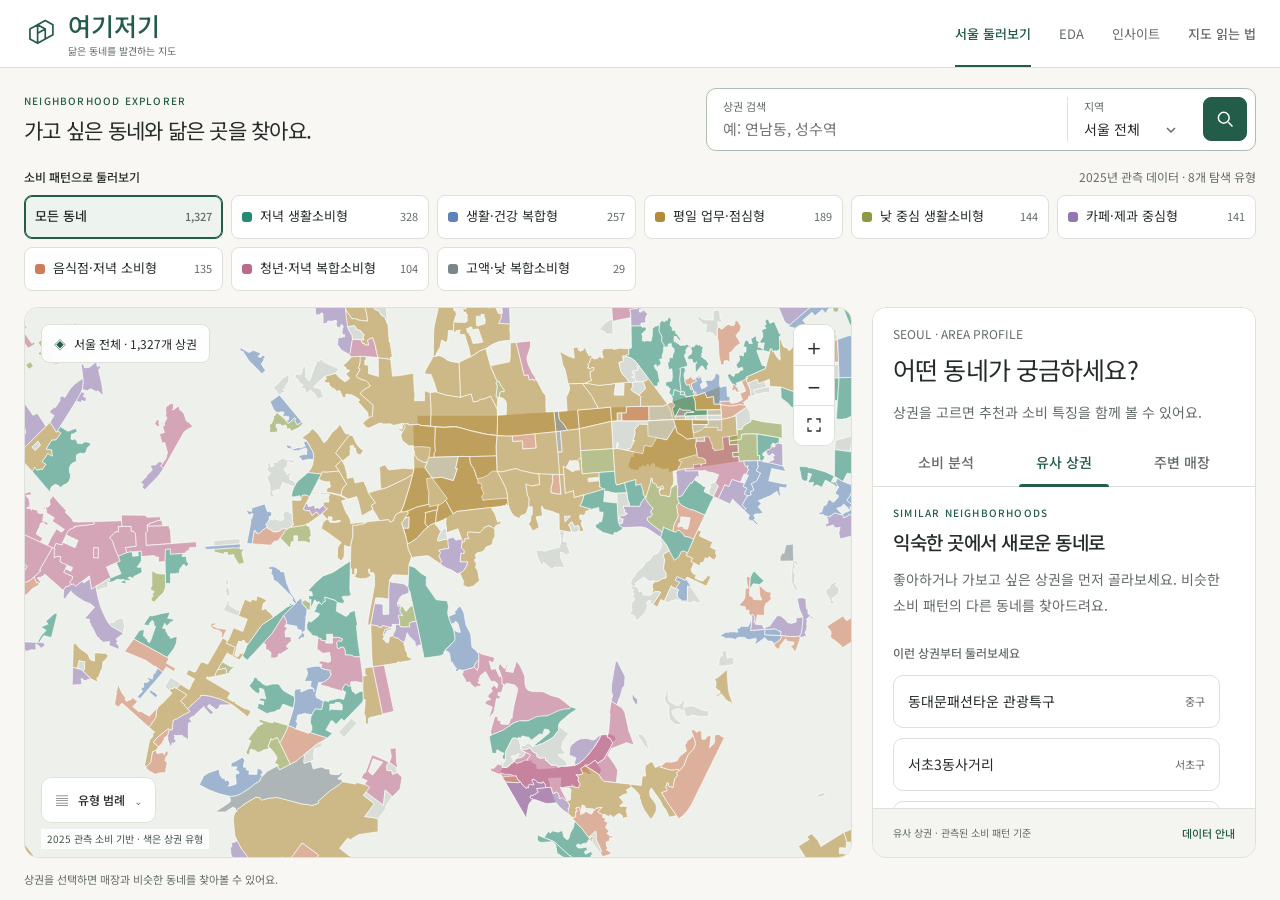
==== index.html @ 7e92ce46 "Add files via upload" ====
<!doctype html><html lang="ko"><head><meta charset="utf-8"><meta name="viewport" content="width=device-width,initial-scale=1,viewport-fit=cover"><meta name="description" content="서울 상권의 소비 특징을 비교하고 닮은 동네와 주변 매장을 탐색하는 여기저기 지도 워크스페이스"><meta name="theme-color" content="#f8f7f3"><title>여기저기 · 상권 탐색 워크스페이스</title><link rel="stylesheet" href="assets/main.css"></head><body>
<a class="skip" href="#mapSection">지도로 건너뛰기</a><a class="skip panelSkip" href="#dataPanel">상권 정보로 건너뛰기</a>
<header class="topbar"><a class="brand" href="index.html" aria-label="여기저기 처음으로"><svg viewBox="0 0 40 40" aria-hidden="true"><path d="M7 26V14l9-5 9 5v12l-9 5-9-5Zm9-17v22m0-12 9-5m0 12 9-5V9l-9-5-9 5" fill="none" stroke="currentColor" stroke-width="2" stroke-linejoin="round"/></svg><span>여기저기<small>닮은 동네를 발견하는 지도</small></span></a><nav aria-label="메뉴"><a class="current" aria-current="page" href="#mapSection">서울 둘러보기</a><a href="eda.html">EDA</a><a href="insights.html">인사이트</a><button id="aboutOpen">지도 읽는 법</button></nav></header>
<main class="workspaceApp"><section class="discovery" aria-label="상권 검색"><div class="intro"><p class="eyebrow">NEIGHBORHOOD EXPLORER</p><h1>가고 싶은 동네와 닮은 곳을 찾아요.</h1></div><form id="searchForm" class="searchbar" role="search"><label class="searchfield"><span>상권 검색</span><input id="areaSearch" name="area" type="search" placeholder="예: 연남동, 성수역" autocomplete="off" aria-controls="searchResults" aria-expanded="false"></label><label class="districtfield"><span>지역</span><select id="district" name="district"><option value="">서울 전체</option></select></label><button class="searchSubmit" aria-label="상권 검색"><svg viewBox="0 0 24 24" aria-hidden="true"><circle cx="10.5" cy="10.5" r="6.5"/><path d="m16 16 5 5"/></svg></button><div id="searchResults" class="searchResults" hidden></div></form></section>
<section class="filterArea" aria-label="상권 유형 필터"><div class="filterHeading"><span>소비 패턴으로 둘러보기</span><button id="filterFold" type="button" aria-expanded="true" aria-controls="filters" hidden>유형 필터 접기</button><span>2025년 관측 데이터 · 8개 탐색 유형</span></div><div id="filters" class="filters"></div></section>
<div class="workspaceGrid"><section id="mapSection" class="explorer" tabindex="-1" aria-label="서울 상권 탐색 지도"><div class="mapCanvas"><svg id="map" viewBox="0 0 1000 780" role="img" aria-label="서울 상권 경계 지도. 검색창으로도 상권을 선택할 수 있습니다."></svg><div id="naverMap" hidden aria-label="네이버지도 배경"></div><div class="mapHeading"><span class="mapSymbol" aria-hidden="true">◈</span><span id="mapCount" role="status">서울의 동네를 불러오는 중</span></div><div id="tooltip" hidden></div><div class="mapcontrols"><button id="zoomIn" aria-label="지도 확대">＋</button><button id="zoomOut" aria-label="지도 축소">−</button><button id="resetMap" aria-label="서울 전체 보기"><svg viewBox="0 0 24 24" aria-hidden="true"><path d="M4 9V4h5m6 0h5v5M4 15v5h5m6 0h5v-5"/></svg></button></div><div class="legendCard"><button id="legendToggle" aria-expanded="false" aria-controls="mapLegend"><span aria-hidden="true">▤</span>유형 범례<span class="chevron" aria-hidden="true">⌄</span></button><div id="mapLegend" hidden></div></div><p class="mapCredit" id="mapCredit">2025 관측 소비 기반 · 색은 상권 유형</p></div></section>
<aside id="dataPanel" tabindex="-1" class="dataPanel" aria-labelledby="panelTitle"><div class="panelChrome"><h2 id="panelTitle" class="visuallyHidden" tabindex="-1">선택 상권 정보</h2><section id="areaCard" class="areaCard" aria-label="선택한 상권"></section><div class="workspaceTabs" role="tablist" aria-label="상권 상세 정보"><button id="analysisTab" type="button" role="tab" aria-controls="analysisSection" aria-selected="false" tabindex="-1">소비 분석</button><button id="similarTab" type="button" role="tab" aria-controls="similarPanel" aria-selected="true">유사 상권</button><button id="storesTab" type="button" role="tab" aria-controls="storesPanel" aria-selected="false" tabindex="-1">주변 매장</button></div></div>
<div id="panelScroller" class="panelScroller insightColumn"><section id="analysisSection" class="analysisSection" role="tabpanel" aria-labelledby="analysisTab" tabindex="0" hidden><div class="analysisHead"><div><p class="eyebrow">CONSUMPTION PROFILE</p><h2 id="analysisTitle" tabindex="-1">소비 분석</h2><p id="analysisStatus" role="status">상권을 선택하면 소비 분석을 확인할 수 있습니다.</p></div><a class="backToMap" href="#mapSection">지도 보기</a></div><div id="analysisContent"></div></section><section id="similarPanel" class="similarPanel" role="tabpanel" aria-labelledby="similarTab" tabindex="0"></section><section id="storesPanel" class="storesPanel" role="tabpanel" aria-labelledby="storesTab" tabindex="0" hidden><section id="localPlaces" aria-label="주변 매장 검색"><p class="panelEmpty">상권을 선택하면 주변 매장을 찾아볼 수 있어요.</p></section></section></div><div class="panelFooter"><span id="paneCaption">유사 상권 · 관측된 소비 패턴 기준</span><button id="notesOpen" type="button">데이터 안내</button></div></aside></div>
<footer class="workspaceStatus"><div class="selectionBar"><p id="selectedContext" role="status">지도나 검색에서 궁금한 상권을 선택하세요.</p><a id="analysisJump" href="#analysisSection" hidden>소비 분석 보기</a></div><p id="filterNote" class="warning filterNote" hidden>선택한 상권이 현재 필터에서 숨겨져 있습니다. 선택 정보는 유지됩니다.</p></footer></main>
<dialog id="setupDialog" aria-labelledby="setupTitle"><div class="dialogHead"><h2 id="setupTitle">지도 배경 설정</h2><button class="closeDialog" aria-label="설정 닫기">×</button></div><p>Vercel 환경변수에 지도용 Client ID를 설정하면 자동 연결됩니다. 아래에서는 수동으로도 연결할 수 있습니다.</p><label>Dynamic Map Client ID<input id="naverKey" autocomplete="off" spellcheck="false" placeholder="발급받은 ncpKeyId"></label><p class="muted">Client Secret은 필요하지 않습니다. Web 서비스 URL에는 실제 배포 도메인을 등록해 주세요.</p><div class="dialogActions"><button id="connectNaver" class="primary">네이버지도 연결</button><button id="offlineMap">경계만 보기</button></div><p id="naverStatus" role="status">현재는 경계 지도로 표시합니다.</p></dialog>
<dialog id="aboutDialog" aria-labelledby="aboutTitle"><div class="dialogHead"><h2 id="aboutTitle">데이터로 찾는 닮은 동네</h2><button class="closeDialog" aria-label="안내 닫기">×</button></div><h3>색은 비슷한 소비 특성, 진한 선은 선택한 상권</h3><p>유형 필터는 같은 유형의 상권을 골라 보여줍니다. 한 상권을 누르면 그곳의 수치와 가까운 소비 패턴의 다른 상권을 볼 수 있습니다. 유형 이름은 임시 별명입니다.</p><h3>다르게 읽어야 하는 두 가지 비중</h3><p>2030은 20대와 30대입니다. 연령 및 소비군 구성은 거래 건수, 주말·시간대 지표는 전체 연령의 매출 금액 기준입니다. ‘2030의 주말 소비’나 ‘주말 오후’의 교차 지표로 해석하지 않습니다.</p><h3>비슷한 상권은 어떻게 고르나요?</h3><p>저장된 28개 특성의 변환·가중치를 그대로 사용해 거리가 가까운 순서로 보여줍니다. 새로 모델을 학습하지 않았으며, 추천 효과는 검증 전입니다. 기본적으로 다른 자치구에서 찾으며 필터가 아닌 선택 상권을 기준으로 계산합니다.</p><h3>아직 탐색 중인 유형</h3><p>8개 유형은 K-Means 추가 세분 탐색 결과입니다. 1,327개 상권에 배정했고 미배정 경계 323개는 회색입니다. D08은 작고 경계가 불안정하므로 특히 주의해 주세요. 관측되지 않은 값은 0으로 채우지 않았습니다.</p><a href="index.html">상권 탐색으로 돌아가기</a></dialog>
<script src="assets/data.js"></script><script src="assets/neighbors.js"></script><script src="assets/main-ui.js"></script><script src="assets/naver-map.js"></script><script src="assets/local-places.js"></script></body></html>
---- assets/main.css ----
@font-face{font-family:'Yeogi Workspace';src:url('fonts/NotoSansKR-Regular.woff') format('woff');font-weight:400;font-display:swap}@font-face{font-family:'Yeogi Workspace';src:url('fonts/NotoSansKR-Medium.woff') format('woff');font-weight:500;font-display:swap}
:root{--paper:#f8f7f3;--white:#fff;--ink:#252c29;--muted:#646c66;--green:#235c49;--green-soft:#edf3ef;--line:#dce1da;--soft:#f4f5f0;--warm:#f5efe2;--focus:#235c49;--space:24px;--radius:14px;--shadow:0 4px 20px #26352a0a}
*{box-sizing:border-box}html{height:100%;scroll-padding-block:20px}body{margin:0;height:100dvh;display:grid;grid-template-rows:68px minmax(0,1fr);overflow:hidden;background:var(--paper);color:var(--ink);font:15px/1.65 'Yeogi Workspace',-apple-system,BlinkMacSystemFont,'Apple SD Gothic Neo',sans-serif}button,input,select{font:inherit;color:inherit}button,a,input,select,summary{-webkit-tap-highlight-color:transparent}button{cursor:pointer;min-height:44px;border:1px solid var(--line);background:white;border-radius:8px;padding:9px 14px;font-weight:500}button:disabled{opacity:.55;cursor:not-allowed}a{color:var(--green);text-underline-offset:4px}button:focus-visible,a:focus-visible,input:focus-visible,select:focus-visible,summary:focus-visible,[tabindex]:focus-visible{outline:2px solid var(--focus);outline-offset:3px}svg{display:block}h1,h2,h3,p{margin:0}h1,h2{font-weight:400;letter-spacing:-.035em}h3,strong,b{font-weight:500}input[type=search]{min-width:0}input[type=checkbox]{accent-color:var(--green);width:16px;height:16px}select{appearance:none;background-image:url("data:image/svg+xml,%3Csvg xmlns='http://www.w3.org/2000/svg' width='12' height='12'%3E%3Cpath d='m2 4 4 4 4-4' fill='none' stroke='%23646c66' stroke-width='1.5'/%3E%3C/svg%3E");background-position:right 10px center;background-repeat:no-repeat;padding-inline-end:32px}[hidden]{display:none!important}.visuallyHidden{position:absolute!important;width:1px;height:1px;padding:0;overflow:hidden;clip:rect(0,0,0,0);white-space:nowrap;border:0}.skip{position:fixed;inset-block-start:-100px;inset-inline-start:16px;z-index:100;background:white;padding:10px 16px;border-radius:8px}.skip:focus{inset-block-start:12px}.panelSkip:focus{inset-inline-start:190px}
.topbar{display:flex;align-items:center;justify-content:space-between;gap:24px;padding-inline:max(24px,calc((100% - 1392px)/2));background:var(--white);border-bottom:1px solid var(--line);min-width:0}.brand{display:flex;align-items:center;gap:10px;text-decoration:none;color:var(--green);font-size:25px;line-height:1.2;font-weight:500;white-space:nowrap}.brand svg{width:34px;height:34px}.brand small{display:block;font-size:10px;font-weight:400;letter-spacing:0;margin-block-start:5px;color:var(--muted)}.topbar nav{display:flex;align-items:center;height:100%;gap:28px;font-size:13px;white-space:nowrap}.topbar nav a{display:flex;align-items:center;height:100%;color:var(--muted);text-decoration:none;position:relative}.topbar nav a.current{color:var(--green);font-weight:500}.topbar nav .current:after{content:'';position:absolute;inset-block-end:0;inset-inline:0;height:2px;background:var(--green)}.topbar nav button{border:0;background:none;padding-inline:0;color:var(--muted);font-size:13px}
.workspaceApp{display:grid;grid-template-rows:auto auto minmax(0,1fr) auto;gap:0;min-height:0;min-width:0;padding:0 24px;inline-size:100%;max-inline-size:1440px;block-size:100%;max-block-size:920px;margin-inline:auto;align-self:start}.discovery{display:flex;align-items:center;justify-content:space-between;gap:24px;padding-block:20px 16px;min-width:0}.intro{min-width:0}.eyebrow{font-size:10px;font-weight:500;letter-spacing:.12em;color:var(--green);margin-block-end:5px}.intro h1{font-size:clamp(20px,1.65vw,28px);line-height:1.45}.searchbar{display:flex;align-items:center;position:relative;gap:16px;border:1px solid #b1bcb2;border-radius:10px;background:white;padding:8px 8px 8px 16px;width:min(48%,550px);min-width:400px;flex-shrink:0;box-shadow:none}.searchbar label span{display:block;font-size:11px;color:var(--muted);margin-block-end:2px}.searchfield{min-width:0;flex:1}.searchfield input{width:100%;border:0;background:transparent;font-size:15px;padding:0;min-height:24px}.districtfield{border-inline-start:1px solid var(--line);padding-inline-start:16px;width:120px;flex-shrink:0}.districtfield select{width:100%;background-color:transparent;border:0;font-size:14px;padding-block:0;min-height:24px}.searchSubmit{display:grid;place-items:center;width:44px;height:44px;flex-shrink:0;padding:0;background:var(--green);color:white;border-color:var(--green);border-radius:8px}.searchSubmit svg{width:20px;height:20px;fill:none;stroke:currentColor;stroke-width:1.8}.searchResults{position:absolute;inset-block-start:calc(100% + 8px);inset-inline:0;max-height:320px;overflow-y:auto;overscroll-behavior:contain;background:white;border:1px solid var(--line);border-radius:10px;box-shadow:var(--shadow);padding:6px;z-index:25}.searchResults button{display:flex;gap:12px;align-items:center;justify-content:space-between;width:100%;text-align:start;border:0;font-size:14px;font-weight:400}.searchResults small{color:var(--muted);white-space:nowrap}.searchResults p{padding:12px;font-size:14px}
.filterArea{padding-block-end:16px;min-width:0}.filterHeading{display:flex;gap:16px;align-items:center;justify-content:space-between;font-size:12px;margin-block-end:8px;color:var(--muted)}.filterHeading span:first-child{font-weight:500;color:var(--ink)}.filters{display:grid;grid-template-columns:repeat(auto-fit,minmax(172px,1fr));gap:8px;overflow:visible}.filterchip{display:grid;grid-template-columns:10px minmax(0,1fr) auto;gap:8px;align-items:center;text-align:start;font-size:13px;font-weight:400;line-height:1.45;padding:8px 10px;min-height:44px;border-color:var(--line);white-space:normal;overflow-wrap:break-word;border-radius:8px}.filterchip[data-filter=""]{grid-template-columns:minmax(0,1fr) auto}.filterchip.active{background:var(--green-soft);border-color:var(--green);box-shadow:inset 0 0 0 1px var(--green);font-weight:500}.filterchip .total{font-size:11px;color:var(--muted);font-variant-numeric:tabular-nums}.swatch{display:inline-block;width:10px;height:10px;flex-shrink:0;background:var(--type-color);border-radius:3px}
.workspaceGrid{display:grid;grid-template-columns:minmax(0,1fr) clamp(360px,30vw,420px);gap:20px;min-height:0;min-width:0;align-items:stretch}.explorer,.dataPanel{height:100%;min-height:0;min-width:0;background:white;border:1px solid var(--line);border-radius:var(--radius)}.explorer{position:relative;overflow:hidden;isolation:isolate}.mapCanvas{position:absolute;inset:0;background:#eef1eb;overflow:hidden}#map{width:100%;height:100%;touch-action:none;cursor:grab}#map path{stroke:white;stroke-width:.6;vector-effect:non-scaling-stroke;cursor:pointer}#map path.selected{stroke:#203e32;stroke-width:3.5}#naverMap{position:absolute!important;inset:0;width:100%;height:100%}.mapHeading{position:absolute;inset-block-start:16px;inset-inline-start:16px;display:flex;align-items:center;gap:8px;max-width:calc(100% - 88px);padding:9px 12px;border:1px solid var(--line);border-radius:8px;background:#fffffff2;z-index:3;font-size:12px;pointer-events:none}.mapSymbol{color:var(--green)}#tooltip{position:absolute;inset-block-start:64px;inset-inline-start:16px;max-width:calc(100% - 32px);background:var(--ink);color:white;padding:8px 12px;border-radius:6px;font-size:12px;z-index:7;pointer-events:none}.mapcontrols{position:absolute;inset-block-start:16px;inset-inline-end:16px;background:white;border:1px solid var(--line);border-radius:10px;overflow:hidden;display:grid;z-index:4}.mapcontrols button{width:40px;height:40px;min-height:40px;padding:0;border:0;border-radius:0;display:grid;place-items:center;font-size:22px}.mapcontrols button+button{border-top:1px solid var(--line)}.mapcontrols svg{width:18px;height:18px;stroke:currentColor;fill:none;stroke-width:1.7}.legendCard{position:absolute;inset-inline-start:16px;inset-block-end:34px;background:white;border:1px solid var(--line);border-radius:10px;z-index:6;max-width:calc(100% - 32px)}.legendCard>button{display:flex;align-items:center;gap:10px;border:0;font-size:12px;background:transparent}.legendCard .chevron{margin-inline-start:auto}#mapLegend{padding:0 12px 12px;display:grid;gap:8px;font-size:12px;max-height:min(40dvh,300px);overflow-y:auto;overscroll-behavior:contain}#mapLegend>div{display:flex;align-items:center;gap:8px}.mapCredit{position:absolute;inset-inline-start:16px;inset-block-end:8px;font-size:10px;z-index:3;color:#45564b;background:#ffffffd9;padding:2px 6px;max-width:calc(100% - 32px);pointer-events:none}
.dataPanel{display:grid;grid-template-rows:auto minmax(0,1fr) auto;overflow:hidden}.panelChrome{background:white;z-index:5;min-width:0}.areaCard{padding:0;min-width:0}.identity{padding:16px 20px 14px}.identityTop{display:flex;align-items:center;justify-content:space-between;gap:12px;margin-block-end:4px}.areaLocation{font-size:12px;color:var(--muted);margin-block-end:8px}.identityTop .areaLocation{margin:0}.identity h2{font-size:25px;line-height:1.45;overflow-wrap:anywhere;margin-block-end:12px}.identityHint{font-size:14px;color:var(--muted);line-height:1.75}.identityMeta{display:flex;gap:10px;align-items:center;flex-wrap:wrap}.typebadge{display:inline-flex;align-items:center;gap:7px;border-radius:6px;padding:5px 8px;background:var(--type-soft,var(--soft));color:var(--ink);font-size:11px;line-height:1.5}.areaCode{font-size:11px;color:var(--muted);font-variant-numeric:tabular-nums}.cardClose{width:36px;height:36px;min-height:36px;padding:0;border:0;background:var(--soft);border-radius:50%;font-size:23px;flex-shrink:0}.workspaceTabs{display:grid;grid-template-columns:repeat(3,minmax(0,1fr));gap:4px;padding:0 16px;border-bottom:1px solid var(--line)}.workspaceTabs button{border:0;border-radius:0;min-height:48px;padding:12px 4px;position:relative;font-size:14px;color:var(--muted);background:transparent;line-height:1.5}.workspaceTabs button[aria-selected=true]{color:var(--green);font-weight:500}.workspaceTabs button[aria-selected=true]:after{content:'';height:3px;background:var(--green);position:absolute;inset-block-end:-1px;inset-inline:12px;border-radius:3px 3px 0 0}.panelScroller{min-height:0;min-width:0;overflow-y:auto;overflow-x:hidden;scrollbar-gutter:stable;overscroll-behavior-y:contain;scroll-padding-block:20px;background:white}.panelScroller>[role=tabpanel]{padding:18px 20px;min-width:0}.panelFooter{border-top:1px solid var(--line);display:flex;justify-content:space-between;align-items:center;gap:10px;padding:8px 20px;background:var(--soft);font-size:10px;color:var(--muted)}.panelFooter button{padding:2px 0;border:0;background:transparent;color:var(--green);font-size:11px;min-height:32px;white-space:nowrap}
.paneIntro{margin-block-end:24px}.paneIntro h3,.analysisHead h2{font-size:19px;line-height:1.6;margin-block-end:10px;letter-spacing:-.025em}.paneIntro p:not(.eyebrow){font-size:14px;color:var(--muted);line-height:1.85}.sectionLabel{font-size:12px;font-weight:500;color:var(--muted);margin-block-end:12px}.areaExamples{display:grid;gap:10px}.areaExamples button{display:flex;align-items:center;justify-content:space-between;gap:16px;text-align:start;padding:14px;font-size:14px;font-weight:400;border-radius:10px}.areaExamples small{font-size:11px;color:var(--muted);flex-shrink:0}.similarHead{display:flex;align-items:start;justify-content:space-between;gap:12px;flex-wrap:wrap}.otherCheck{display:flex;gap:6px;align-items:center;font-size:12px;color:var(--muted);min-height:32px}.similarHint{font-size:13px;color:var(--muted);line-height:1.8;margin-block:8px 16px}.neighbor{display:flex;align-items:center;gap:12px;width:100%;padding:14px;text-align:start;border-radius:10px;margin-block-end:12px;min-width:0}.miniMap{width:52px;height:52px;flex-shrink:0;background:var(--type-soft);padding:5px;border-radius:8px}.miniMap svg{width:100%;height:100%}.neighborText{min-width:0;flex:1}.neighborText strong{display:block;font-size:15px;font-weight:500;line-height:1.6;overflow-wrap:anywhere}.neighborText small{display:block;font-size:12px;color:var(--muted);line-height:1.7;margin-block-start:4px}.neighborSelected{font-size:10px;margin-inline-start:8px;color:var(--green);white-space:nowrap}.neighbor.isSelected{background:var(--green-soft);border-color:var(--green)}.cardFoot{font-size:12px;line-height:1.85;color:var(--muted);margin-block-start:20px}.analysisHead{display:flex;gap:12px;align-items:start;justify-content:space-between;margin-block-end:20px}.analysisHead #analysisStatus{font-size:12px;color:var(--muted);line-height:1.75}.backToMap{font-size:11px;white-space:nowrap;padding-block:6px}.analysisSummary>div>h3,.analysisSummary .typebadge{display:none}.profileLead{font-size:15px;line-height:1.85;margin-block-end:12px}.analysisPeriod{font-size:10px;display:inline-block;color:var(--muted);padding:4px 8px;background:var(--soft);border-radius:5px}.analysisMetrics{display:grid;grid-template-columns:repeat(2,minmax(0,1fr));gap:10px;margin-block:0 18px}.metric{padding:12px;background:var(--soft);border-radius:10px;min-width:0}.metric small{display:block;font-size:14px;color:var(--muted)}.metric b{font-weight:400;display:block;font-size:30px;line-height:1.3;letter-spacing:-.04em;font-variant-numeric:tabular-nums;margin-block:6px}.metric em{font-style:normal;display:block;font-size:10px;line-height:1.65;color:var(--muted)}.metricCompare{display:block;font-size:11px;color:var(--muted);line-height:1.7;margin-block-start:6px}.analysisColumns{display:grid;gap:24px}.analysisBlock{min-width:0}.analysisBlock h3{font-size:15px;margin-block-end:10px}.analysisBlock p{font-size:13px;color:var(--muted);line-height:1.85;margin-block-end:12px}.analysisHelp{font-size:12px!important}.mixrow{display:grid;grid-template-columns:minmax(70px,1fr) minmax(0,1.2fr) 44px;gap:8px;align-items:center;font-size:12px;margin-block:16px}.mixtrack{height:6px;background:#e9ede7;border-radius:4px;overflow:hidden}.mixfill{height:100%;background:var(--type-color);border-radius:4px}.mixrow b{text-align:end;font-size:12px;font-weight:400}.analysisRationale{margin-block:16px}.analysisRationale summary{font-size:13px;cursor:pointer;min-height:40px;padding-block:8px}.analysisRationale li{font-size:12px;line-height:1.8;margin-block:10px}.analysisRationale strong,.analysisRationale span{display:block}.analysisRationale span{color:var(--muted)}.analysisNotes{font-size:12px;background:white;width:100%}.analysisEmpty,.panelEmpty{font-size:14px;color:var(--muted);line-height:1.9;background:var(--soft);border-radius:10px;padding:18px}.analysisEmpty h3{font-size:16px;margin-block-end:12px}.warning{font-size:12px;color:#635129;background:var(--warm);padding:12px;border-radius:8px;line-height:1.8;margin-block:12px}.muted{color:var(--muted);font-size:13px;line-height:1.8}
#localPlaces>p:first-child{margin-block-start:0}#placeForm{display:grid;gap:8px}#placeForm>label,.placeQuickRow label{font-size:12px;color:var(--muted)}#placeQuery,#placeCategory{border:1px solid #a7b3a9;border-radius:8px;background-color:white;padding:11px 12px;min-height:44px;width:100%;font-size:16px}#placeCategory{padding-inline-end:32px}.placeQuickRow{display:grid;grid-template-columns:minmax(0,1fr) auto;align-items:end;gap:12px;margin-block-start:8px}.placeQuickRow label{display:grid;gap:8px}#placeSubmit,.primary{background:var(--green);color:white;border-color:var(--green);border-radius:8px;white-space:nowrap}#placeStatus{font-size:12px;margin-block:18px}.placeItem{padding:18px 0;border-bottom:1px solid var(--line)}.placeItem>strong{display:block;font-size:15px;line-height:1.7;margin-block-end:6px;overflow-wrap:anywhere}.placeLocation{display:inline-block;font-size:11px;color:var(--green);background:var(--green-soft);border-radius:4px;padding:3px 6px}.placeItem>p{font-size:13px;line-height:1.8;margin-block:10px 4px}.placeItem>small{font-size:11px;color:var(--muted)}.placeActions{display:flex;gap:12px;align-items:center;flex-wrap:wrap;margin-block-start:12px}.placeActions button{font-size:12px;min-height:40px}.placeActions a{font-size:12px;min-height:40px;display:inline-flex;align-items:center}.placeEmpty{font-size:14px;line-height:1.9;padding:18px;background:var(--soft);border-radius:8px}
.workspaceStatus{padding-block:8px;min-width:0}.selectionBar{display:flex;justify-content:space-between;align-items:center;gap:16px;font-size:11px;color:var(--muted);min-height:26px}.selectionBar a{font-size:11px;min-height:26px;display:inline-flex;align-items:center}.filterNote{padding:8px 12px;margin:8px 0;font-size:12px}
dialog{max-width:540px;width:calc(100% - 32px);max-height:85dvh;overflow-y:auto;overscroll-behavior:contain;border:1px solid var(--line);padding:24px;border-radius:14px;box-shadow:0 16px 60px #233e3326}dialog::backdrop{background:#1a302766}.dialogHead{display:flex;justify-content:space-between;align-items:start;gap:16px;margin-block-end:16px}.dialogHead h2{font-size:24px;line-height:1.5}.closeDialog{height:40px;width:40px;min-height:40px;flex-shrink:0;padding:0;border:0;background:var(--soft);border-radius:50%;font-size:24px}dialog h3{font-size:16px;margin-block:20px 10px}dialog p{font-size:14px;color:var(--muted);line-height:1.85;margin-block:12px}dialog label{font-size:14px;display:grid;gap:8px}dialog input{border:1px solid #a7b3a9;border-radius:8px;padding:12px;font-size:16px;width:100%}.dialogActions{display:flex;gap:12px;flex-wrap:wrap;margin-block:20px}#naverStatus{font-size:12px}.mapCanvas.naver-active #map{pointer-events:none}
@media(hover:hover){button:hover{background:var(--soft)}.searchSubmit:hover,#placeSubmit:hover,.primary:hover{background:#194431}.filterchip.active:hover,.neighbor.isSelected:hover{background:var(--green-soft)}.neighbor:hover,.areaExamples button:hover{border-color:#a7b3a9}.workspaceTabs button:hover{color:var(--green);background:var(--green-soft)}#map path:hover{stroke:#203e32;stroke-width:2}}
@media(prefers-reduced-motion:no-preference){button{transition:background-color 120ms,border-color 120ms}.searchSubmit:active,.primary:not(:disabled):active{transform:scale(.96);transition:transform 150ms ease-out}}
@media(min-width:1900px){.workspaceApp{padding-inline:32px}.workspaceGrid{grid-template-columns:minmax(0,1fr) 420px}.filters{grid-template-columns:repeat(9,minmax(0,1fr))}}
@media(max-width:1100px){.workspaceApp{padding-inline:20px}.topbar{padding-inline:24px}.topbar nav{gap:20px}.discovery{gap:20px}.intro h1{max-width:360px}.searchbar{min-width:380px;width:46%}.workspaceGrid{grid-template-columns:minmax(0,1fr) 360px;gap:16px}.identity{padding-inline:20px}.panelScroller>[role=tabpanel]{padding:20px}.filters{grid-template-columns:repeat(5,minmax(0,1fr))}.filterchip{font-size:12px;padding:8px}.filterchip .total{font-size:10px}}
/* 작은 화면·낮은 화면에서는 패널 내부 대신 문서 한 곳에서만 스크롤합니다. */
@media(max-width:900px){html{height:auto}body{height:auto;min-height:100dvh;display:block;overflow:auto}.topbar{min-height:68px}.workspaceApp{display:block;block-size:auto;max-block-size:none}.discovery{padding-block:24px 16px}.workspaceGrid{grid-template-columns:minmax(0,1fr);align-items:start}.explorer{height:clamp(320px,54dvh,540px);min-height:320px}.dataPanel{height:auto;min-height:460px;overflow:visible;display:block;margin-block-start:0}.panelChrome{position:sticky;inset-block-start:0;border-radius:14px 14px 0 0;box-shadow:0 2px 0 var(--line);padding-block-start:1px}.panelScroller{height:auto;overflow:visible;scrollbar-gutter:auto;overscroll-behavior:auto}.panelScroller>[role=tabpanel]{min-height:260px}.panelFooter{border-radius:0 0 14px 14px}.identity{padding-block:18px 14px}.identity h2{font-size:24px;margin-block-end:8px}.workspaceStatus{padding-block:12px}.filterArea{padding-block-end:20px}}
@media(max-width:700px){.topbar{gap:0;flex-wrap:wrap;padding:14px 20px 0}.brand{font-size:24px;padding-block-end:12px}.brand small{font-size:9px}.topbar nav{height:44px;width:100%;gap:24px;font-size:12px;overflow-x:auto}.topbar nav button{font-size:12px;flex-shrink:0}.topbar nav a{flex-shrink:0}.workspaceApp{padding-inline:16px}.discovery{display:block;padding-block:20px 16px}.intro h1{max-width:none;font-size:22px}.searchbar{margin-block-start:16px;width:100%;min-width:0;padding:10px;gap:10px}.districtfield{width:108px;padding-inline-start:10px}.searchfield input{font-size:16px}.filterHeading span:last-child{display:none}.filters{grid-template-columns:repeat(3,minmax(0,1fr))}.filterchip{font-size:12px;min-height:48px;padding:8px}.filterchip .total{font-size:10px}.mapHeading{inset-inline-start:12px;inset-block-start:12px;max-width:calc(100% - 80px);font-size:11px}.mapcontrols{inset-inline-end:12px;inset-block-start:12px}.legendCard{inset-inline-start:12px}.mapCredit{inset-inline-start:12px;max-width:calc(100% - 24px);font-size:9px}.identity{padding-inline:20px}.workspaceTabs{padding-inline:12px}.workspaceTabs button{font-size:14px}.panelScroller>[role=tabpanel]{padding:20px}.selectionBar{align-items:start;font-size:11px}.selectionBar p{flex:1}.selectionBar a{flex-shrink:0}.analysisHead{flex-wrap:wrap}.panelSkip:focus{inset-inline-start:16px;inset-block-start:60px}}
@media(max-width:420px){.filters{grid-template-columns:repeat(2,minmax(0,1fr))}.searchbar{display:grid;grid-template-columns:minmax(0,1fr) 44px}.searchfield{grid-column:1/-1}.districtfield{border-inline-start:0;border-block-start:1px solid var(--line);width:auto;padding:8px 0 0}.districtfield select{min-height:32px;font-size:14px}.districtfield span{display:none!important}.searchSubmit{align-self:end}.placeQuickRow{grid-template-columns:minmax(0,1fr)}#placeSubmit{width:100%}.identity h2{font-size:22px}.metric b{font-size:27px}.workspaceTabs button{font-size:13px}.selectionBar{flex-wrap:wrap;gap:4px}.selectionBar p{flex-basis:100%}}
@media(prefers-reduced-motion:reduce){html{scroll-behavior:auto}*{transition:none!important}}
@media(forced-colors:active){.filterchip.active,.neighbor.isSelected{border:2px solid Highlight}.workspaceTabs button[aria-selected=true]{border-bottom:3px solid Highlight}}

.panelScroller>[role=tabpanel]:focus-visible{outline-offset:-4px}

/* 화면 확대 시 박스를 끝없이 늘리지 않고 읽기 좋은 크기를 유지합니다. */
.analysisHead{justify-content:flex-end;margin-block-end:8px}
.analysisHead>div{display:none}
.backToMap{min-height:24px;padding-block:2px}
.analysisSummary{margin-block:0 20px;padding:14px;background:var(--green-soft);border-radius:8px}
.analysisSummary .profileLead{font-size:14px;line-height:1.8;margin:0}
.analysisSummary .analysisPeriod{display:none}
/* 확대·낮은 창에서도 가로 공간이 충분하면 좌우 탐색을 유지합니다. */
@media(min-width:901px) and (max-height:780px){
 body{grid-template-rows:56px minmax(0,1fr)}
 .brand{font-size:23px}.brand small{display:none}
 .discovery{padding-block:10px}.intro h1{font-size:20px}.intro .eyebrow{display:none}
 .searchbar{padding-block:6px}.filterArea{padding-block-end:10px}
 .filterHeading{margin-block-end:6px}.filterchip{min-height:38px;padding-block:6px}
 .workspaceGrid{gap:16px}.identity{padding:10px 16px}
 .identity h2{font-size:22px;margin-block-end:8px}.identityTop{margin-block-end:0}
 .cardClose{width:32px;height:32px;min-height:32px}
 .workspaceTabs button{min-height:42px;padding-block:8px}
 .panelScroller>[role=tabpanel]{padding:12px 16px}
 .panelFooter{padding-block:4px}.workspaceStatus{padding-block:4px}
 .metric{padding:10px}.metric b{font-size:28px;margin-block:4px}
 .metricCompare{margin-block-start:4px}.analysisMetrics{gap:8px}
}

#filterFold{font-size:12px;min-height:36px;padding:5px 10px;background:white}
.filterArea.isFolded .filters{display:none}
@media(min-width:901px) and (max-height:680px){.filterHeading>span:last-child{display:none}.filterHeading{margin-block-end:0}.filterArea{padding-block-end:8px}}
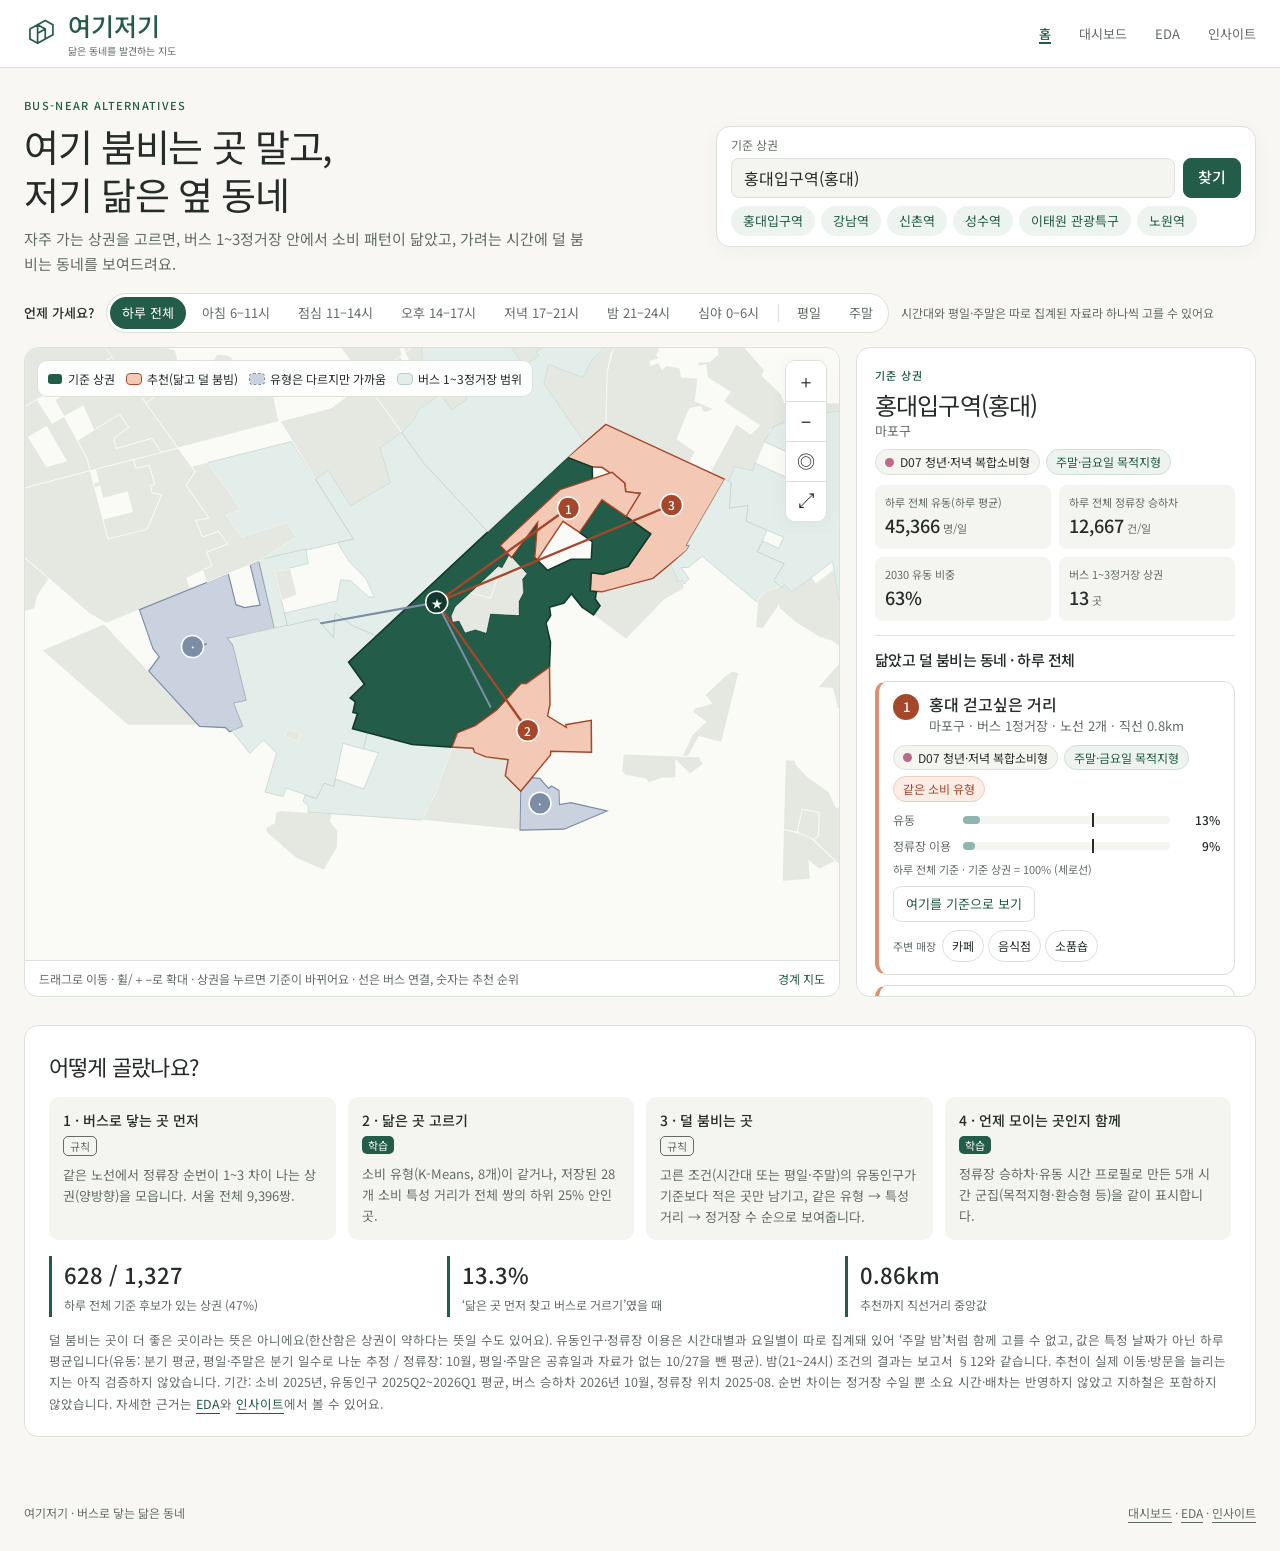
==== commit c703d038: "Add files via upload" ====
--- a/index.html
+++ b/index.html
@@ -1,12 +1,644 @@
-<!doctype html><html lang="ko"><head><meta charset="utf-8"><meta name="viewport" content="width=device-width,initial-scale=1,viewport-fit=cover"><meta name="description" content="서울 상권의 소비 특징을 비교하고 닮은 동네와 주변 매장을 탐색하는 여기저기 지도 워크스페이스"><meta name="theme-color" content="#f8f7f3"><title>여기저기 · 상권 탐색 워크스페이스</title><link rel="stylesheet" href="assets/main.css"></head><body>
-<a class="skip" href="#mapSection">지도로 건너뛰기</a><a class="skip panelSkip" href="#dataPanel">상권 정보로 건너뛰기</a>
-<header class="topbar"><a class="brand" href="index.html" aria-label="여기저기 처음으로"><svg viewBox="0 0 40 40" aria-hidden="true"><path d="M7 26V14l9-5 9 5v12l-9 5-9-5Zm9-17v22m0-12 9-5m0 12 9-5V9l-9-5-9 5" fill="none" stroke="currentColor" stroke-width="2" stroke-linejoin="round"/></svg><span>여기저기<small>닮은 동네를 발견하는 지도</small></span></a><nav aria-label="메뉴"><a class="current" aria-current="page" href="#mapSection">서울 둘러보기</a><a href="eda.html">EDA</a><a href="insights.html">인사이트</a><button id="aboutOpen">지도 읽는 법</button></nav></header>
-<main class="workspaceApp"><section class="discovery" aria-label="상권 검색"><div class="intro"><p class="eyebrow">NEIGHBORHOOD EXPLORER</p><h1>가고 싶은 동네와 닮은 곳을 찾아요.</h1></div><form id="searchForm" class="searchbar" role="search"><label class="searchfield"><span>상권 검색</span><input id="areaSearch" name="area" type="search" placeholder="예: 연남동, 성수역" autocomplete="off" aria-controls="searchResults" aria-expanded="false"></label><label class="districtfield"><span>지역</span><select id="district" name="district"><option value="">서울 전체</option></select></label><button class="searchSubmit" aria-label="상권 검색"><svg viewBox="0 0 24 24" aria-hidden="true"><circle cx="10.5" cy="10.5" r="6.5"/><path d="m16 16 5 5"/></svg></button><div id="searchResults" class="searchResults" hidden></div></form></section>
-<section class="filterArea" aria-label="상권 유형 필터"><div class="filterHeading"><span>소비 패턴으로 둘러보기</span><button id="filterFold" type="button" aria-expanded="true" aria-controls="filters" hidden>유형 필터 접기</button><span>2025년 관측 데이터 · 8개 탐색 유형</span></div><div id="filters" class="filters"></div></section>
-<div class="workspaceGrid"><section id="mapSection" class="explorer" tabindex="-1" aria-label="서울 상권 탐색 지도"><div class="mapCanvas"><svg id="map" viewBox="0 0 1000 780" role="img" aria-label="서울 상권 경계 지도. 검색창으로도 상권을 선택할 수 있습니다."></svg><div id="naverMap" hidden aria-label="네이버지도 배경"></div><div class="mapHeading"><span class="mapSymbol" aria-hidden="true">◈</span><span id="mapCount" role="status">서울의 동네를 불러오는 중</span></div><div id="tooltip" hidden></div><div class="mapcontrols"><button id="zoomIn" aria-label="지도 확대">＋</button><button id="zoomOut" aria-label="지도 축소">−</button><button id="resetMap" aria-label="서울 전체 보기"><svg viewBox="0 0 24 24" aria-hidden="true"><path d="M4 9V4h5m6 0h5v5M4 15v5h5m6 0h5v-5"/></svg></button></div><div class="legendCard"><button id="legendToggle" aria-expanded="false" aria-controls="mapLegend"><span aria-hidden="true">▤</span>유형 범례<span class="chevron" aria-hidden="true">⌄</span></button><div id="mapLegend" hidden></div></div><p class="mapCredit" id="mapCredit">2025 관측 소비 기반 · 색은 상권 유형</p></div></section>
-<aside id="dataPanel" tabindex="-1" class="dataPanel" aria-labelledby="panelTitle"><div class="panelChrome"><h2 id="panelTitle" class="visuallyHidden" tabindex="-1">선택 상권 정보</h2><section id="areaCard" class="areaCard" aria-label="선택한 상권"></section><div class="workspaceTabs" role="tablist" aria-label="상권 상세 정보"><button id="analysisTab" type="button" role="tab" aria-controls="analysisSection" aria-selected="false" tabindex="-1">소비 분석</button><button id="similarTab" type="button" role="tab" aria-controls="similarPanel" aria-selected="true">유사 상권</button><button id="storesTab" type="button" role="tab" aria-controls="storesPanel" aria-selected="false" tabindex="-1">주변 매장</button></div></div>
-<div id="panelScroller" class="panelScroller insightColumn"><section id="analysisSection" class="analysisSection" role="tabpanel" aria-labelledby="analysisTab" tabindex="0" hidden><div class="analysisHead"><div><p class="eyebrow">CONSUMPTION PROFILE</p><h2 id="analysisTitle" tabindex="-1">소비 분석</h2><p id="analysisStatus" role="status">상권을 선택하면 소비 분석을 확인할 수 있습니다.</p></div><a class="backToMap" href="#mapSection">지도 보기</a></div><div id="analysisContent"></div></section><section id="similarPanel" class="similarPanel" role="tabpanel" aria-labelledby="similarTab" tabindex="0"></section><section id="storesPanel" class="storesPanel" role="tabpanel" aria-labelledby="storesTab" tabindex="0" hidden><section id="localPlaces" aria-label="주변 매장 검색"><p class="panelEmpty">상권을 선택하면 주변 매장을 찾아볼 수 있어요.</p></section></section></div><div class="panelFooter"><span id="paneCaption">유사 상권 · 관측된 소비 패턴 기준</span><button id="notesOpen" type="button">데이터 안내</button></div></aside></div>
-<footer class="workspaceStatus"><div class="selectionBar"><p id="selectedContext" role="status">지도나 검색에서 궁금한 상권을 선택하세요.</p><a id="analysisJump" href="#analysisSection" hidden>소비 분석 보기</a></div><p id="filterNote" class="warning filterNote" hidden>선택한 상권이 현재 필터에서 숨겨져 있습니다. 선택 정보는 유지됩니다.</p></footer></main>
-<dialog id="setupDialog" aria-labelledby="setupTitle"><div class="dialogHead"><h2 id="setupTitle">지도 배경 설정</h2><button class="closeDialog" aria-label="설정 닫기">×</button></div><p>Vercel 환경변수에 지도용 Client ID를 설정하면 자동 연결됩니다. 아래에서는 수동으로도 연결할 수 있습니다.</p><label>Dynamic Map Client ID<input id="naverKey" autocomplete="off" spellcheck="false" placeholder="발급받은 ncpKeyId"></label><p class="muted">Client Secret은 필요하지 않습니다. Web 서비스 URL에는 실제 배포 도메인을 등록해 주세요.</p><div class="dialogActions"><button id="connectNaver" class="primary">네이버지도 연결</button><button id="offlineMap">경계만 보기</button></div><p id="naverStatus" role="status">현재는 경계 지도로 표시합니다.</p></dialog>
-<dialog id="aboutDialog" aria-labelledby="aboutTitle"><div class="dialogHead"><h2 id="aboutTitle">데이터로 찾는 닮은 동네</h2><button class="closeDialog" aria-label="안내 닫기">×</button></div><h3>색은 비슷한 소비 특성, 진한 선은 선택한 상권</h3><p>유형 필터는 같은 유형의 상권을 골라 보여줍니다. 한 상권을 누르면 그곳의 수치와 가까운 소비 패턴의 다른 상권을 볼 수 있습니다. 유형 이름은 임시 별명입니다.</p><h3>다르게 읽어야 하는 두 가지 비중</h3><p>2030은 20대와 30대입니다. 연령 및 소비군 구성은 거래 건수, 주말·시간대 지표는 전체 연령의 매출 금액 기준입니다. ‘2030의 주말 소비’나 ‘주말 오후’의 교차 지표로 해석하지 않습니다.</p><h3>비슷한 상권은 어떻게 고르나요?</h3><p>저장된 28개 특성의 변환·가중치를 그대로 사용해 거리가 가까운 순서로 보여줍니다. 새로 모델을 학습하지 않았으며, 추천 효과는 검증 전입니다. 기본적으로 다른 자치구에서 찾으며 필터가 아닌 선택 상권을 기준으로 계산합니다.</p><h3>아직 탐색 중인 유형</h3><p>8개 유형은 K-Means 추가 세분 탐색 결과입니다. 1,327개 상권에 배정했고 미배정 경계 323개는 회색입니다. D08은 작고 경계가 불안정하므로 특히 주의해 주세요. 관측되지 않은 값은 0으로 채우지 않았습니다.</p><a href="index.html">상권 탐색으로 돌아가기</a></dialog>
-<script src="assets/data.js"></script><script src="assets/neighbors.js"></script><script src="assets/main-ui.js"></script><script src="assets/naver-map.js"></script><script src="assets/local-places.js"></script></body></html>
+<!doctype html><html lang="ko"><head><meta charset="utf-8"><meta name="viewport" content="width=device-width,initial-scale=1,viewport-fit=cover">
+<meta name="description" content="붐비는 메인 상권 대신 버스 1~3정거장 안에 있는 닮은 동네를 찾아주는 여기저기">
+<meta name="theme-color" content="#f8f7f3"><title>여기저기 · 여기 붐비는 곳 말고, 저기 닮은 옆 동네</title><style>@font-face{font-family:'Yeogi Workspace';src:url('[data-uri]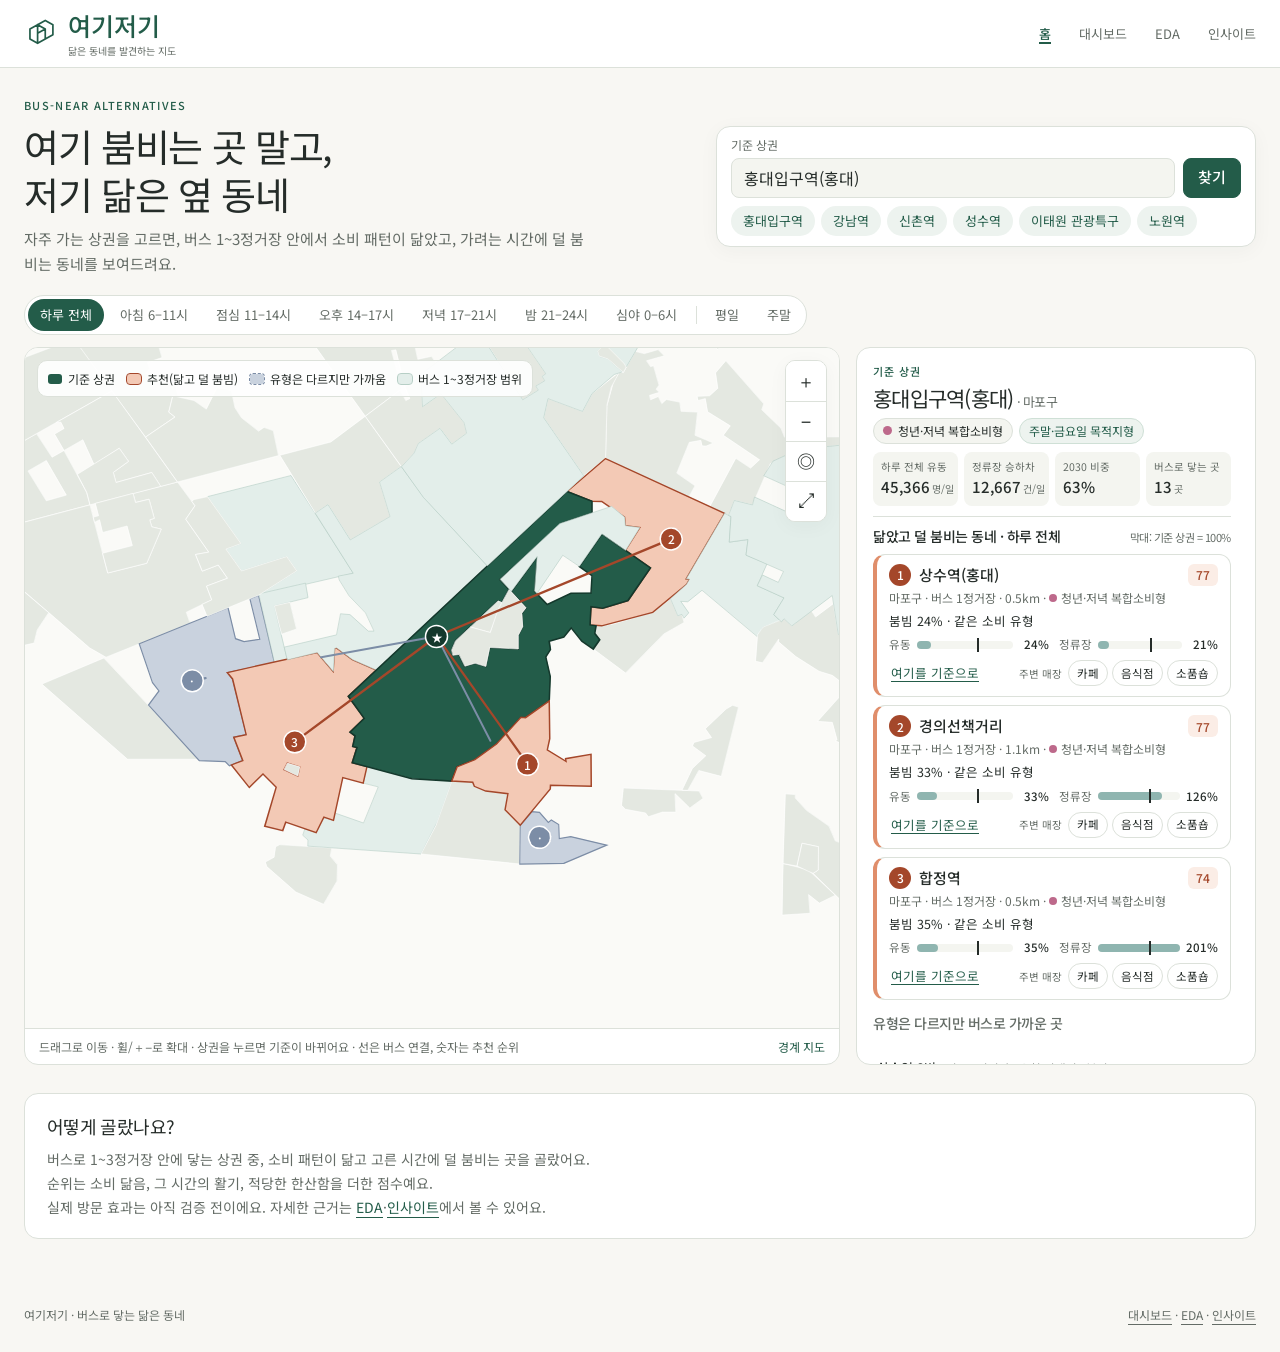
==== commit ff1eaf45: "Add files via upload" ====
--- a/index.html
+++ b/index.html
@@ -218,6 +218,52 @@
 .when[data-mode=wd]:before{content:'';position:absolute;inset-inline-start:-7px;inset-block:7px;width:1px;background:var(--line)}
 .whenNote{font-size:12px;color:var(--muted)}
 @media(max-width:700px){.whenOpts{border-radius:14px}.when[data-mode=wd]{margin-inline-start:0}.when[data-mode=wd]:before{display:none}}
+/* 조건별 추천 이유 */
+.why{display:flex;flex-wrap:wrap;align-items:center;gap:4px 6px;font-size:12.5px;color:var(--ink);margin-block:6px 2px}
+.why .score{display:inline-grid;place-items:center;min-width:30px;height:22px;padding:0 6px;border-radius:6px;background:#FBEDE6;color:var(--coral-ink);font-weight:500;font-size:12px}
+.why{flex-wrap:nowrap;align-items:flex-start;gap:8px}
+.why .score{flex-shrink:0;margin-block-start:1px}
+.why .whyText{flex:1;line-height:1.55}
+/* ===== 2026-11-23 수업 피드백: 카드 압축(스크롤 없이 기준+추천 3곳), 짧은 설명 ===== */
+.whenBar{margin-block:-4px 12px}
+@media(min-width:1001px){#b2cMap{height:min(74dvh,700px)}}
+.panel{padding:14px 16px}
+.baseCard{padding-block-end:10px;margin-block-end:8px}
+.baseTop h2{font-size:21px;line-height:1.3}
+.baseTop h2 .where{font-size:13px}
+.baseCard .badges{margin-block:6px 8px}
+.nums{grid-template-columns:repeat(4,minmax(0,1fr));gap:6px;margin:0}
+.nums div{padding:6px 8px}
+.nums dt{font-size:10.5px;white-space:nowrap;overflow:hidden;text-overflow:ellipsis}
+.nums dd{font-size:15px;white-space:nowrap}
+.nums small{font-size:10px;margin-inline-start:2px}
+.panelH{display:flex;align-items:baseline;justify-content:space-between;gap:8px;font-size:14px;margin:4px 0 6px}
+.panelH small{font-size:11px;color:var(--muted);font-weight:400}
+.recList{gap:8px}
+.card{padding:9px 12px}
+.cardHead{align-items:center;gap:8px}
+.cardHead h3{flex:1;font-size:15px;white-space:nowrap;overflow:hidden;text-overflow:ellipsis}
+.rank{width:22px;height:22px;font-size:12px}
+.cardHead .score{flex-shrink:0;min-width:30px;height:22px;padding:0 6px;border-radius:6px;background:#FBEDE6;color:var(--coral-ink);font-weight:500;font-size:12px;display:grid;place-items:center}
+.card .meta{font-size:12px;color:var(--muted);margin-block-start:2px;white-space:nowrap;overflow:hidden;text-overflow:ellipsis}
+.dot{display:inline-block;width:8px;height:8px;border-radius:50%;margin-inline-end:4px;vertical-align:1px}
+.card .why{display:block;font-size:12.5px;color:var(--ink);margin-block:3px 4px}
+.mbars{display:grid;grid-template-columns:1fr 1fr;gap:10px}
+.mbar{display:grid;grid-template-columns:auto 1fr auto;align-items:center;gap:6px;font-size:11.5px}
+.mbar .bl{color:var(--muted)}.mbar .bv{font-weight:500;min-width:30px;text-align:right}
+.cardActions{margin-block-start:5px;gap:6px}
+.linkish{min-height:28px;padding:0 2px;border:0;background:none;font-size:12.5px;font-weight:400;color:var(--green);text-decoration:underline;text-underline-offset:3px}
+.placeBtns:before{font-size:10.5px}
+.placeBtn{min-height:26px;padding:0 8px;font-size:11.5px}
+.panelH.sub{margin-block-start:12px}
+.othList{gap:2px}
+.othRow{display:flex;flex-wrap:wrap;align-items:baseline;gap:2px 8px;padding:4px 2px;border-bottom:1px dashed var(--line)}
+.othRow .linkish{font-size:13px;color:var(--ink)}
+.othRow .where{font-size:11.5px}
+.how{padding:18px 22px}
+.how h2{font-size:18px;margin-block-end:6px}
+.how p{font-size:14px;color:var(--muted);line-height:1.7}
+@media(min-width:1001px){#b2cMap{height:min(calc(100dvh - 90px),680px)}}
 </style></head>
 <body class="b2cPage"><a class="skip" href="#b2cMain">본문으로 건너뛰기</a>
 <header class="topbar"><a class="brand" href="index.html" aria-label="여기저기 홈으로"><svg viewBox="0 0 40 40" aria-hidden="true"><path d="M7 26V14l9-5 9 5v12l-9 5-9-5Zm9-17v22m0-12 9-5m0 12 9-5V9l-9-5-9 5" fill="none" stroke="currentColor" stroke-width="2" stroke-linejoin="round"/></svg><span>여기저기<small>닮은 동네를 발견하는 지도</small></span></a><nav aria-label="메뉴"><a class="current" aria-current="page" href="index.html">홈</a><a href="dashboard.html">대시보드</a><a href="eda.html">EDA</a><a href="insights.html">인사이트</a></nav></header>
@@ -226,7 +272,7 @@
 <p class="lead">자주 가는 상권을 고르면, 버스 1~3정거장 안에서 소비 패턴이 닮았고, 가려는 시간에 덜 붐비는 동네를 보여드려요.</p></div>
 <form id="b2cSearch" class="b2cSearch" role="search" autocomplete="off"><label for="b2cInput">기준 상권</label><div class="searchRow"><input id="b2cInput" type="search" placeholder="예: 홍대입구역, 성수역" aria-controls="b2cResults" aria-expanded="false"><button class="go" aria-label="검색">찾기</button></div>
 <div id="b2cResults" class="b2cResults" role="listbox" hidden></div><div class="chips" aria-label="자주 찾는 상권"><button type="button" class="chip" data-code="3120103">홍대입구역</button><button type="button" class="chip" data-code="3120189">강남역</button><button type="button" class="chip" data-code="3120094">신촌역</button><button type="button" class="chip" data-code="3120052">성수역</button><button type="button" class="chip" data-code="3001491">이태원 관광특구</button><button type="button" class="chip" data-code="3120081">노원역</button></div></form></section>
-<section class="whenBar" aria-labelledby="whenLabel"><span id="whenLabel" class="whenLabel">언제 가세요?</span><div class="whenOpts" role="radiogroup" aria-labelledby="whenLabel"><button type="button" role="radio" class="when" data-mode="all" aria-checked="true">하루 전체</button><button type="button" role="radio" class="when" data-mode="t1" aria-checked="false">아침 6–11시</button><button type="button" role="radio" class="when" data-mode="t2" aria-checked="false">점심 11–14시</button><button type="button" role="radio" class="when" data-mode="t3" aria-checked="false">오후 14–17시</button><button type="button" role="radio" class="when" data-mode="t4" aria-checked="false">저녁 17–21시</button><button type="button" role="radio" class="when" data-mode="t5" aria-checked="false">밤 21–24시</button><button type="button" role="radio" class="when" data-mode="t0" aria-checked="false">심야 0–6시</button><button type="button" role="radio" class="when" data-mode="wd" aria-checked="false">평일</button><button type="button" role="radio" class="when" data-mode="we" aria-checked="false">주말</button></div><span class="whenNote">시간대와 평일·주말은 따로 집계된 자료라 하나씩 고를 수 있어요</span></section>
+<section class="whenBar" aria-label="방문 시간 선택"><div class="whenOpts" role="radiogroup" aria-label="방문 시간"><button type="button" role="radio" class="when" data-mode="all" aria-checked="true">하루 전체</button><button type="button" role="radio" class="when" data-mode="t1" aria-checked="false">아침 6–11시</button><button type="button" role="radio" class="when" data-mode="t2" aria-checked="false">점심 11–14시</button><button type="button" role="radio" class="when" data-mode="t3" aria-checked="false">오후 14–17시</button><button type="button" role="radio" class="when" data-mode="t4" aria-checked="false">저녁 17–21시</button><button type="button" role="radio" class="when" data-mode="t5" aria-checked="false">밤 21–24시</button><button type="button" role="radio" class="when" data-mode="t0" aria-checked="false">심야 0–6시</button><button type="button" role="radio" class="when" data-mode="wd" aria-checked="false">평일</button><button type="button" role="radio" class="when" data-mode="we" aria-checked="false">주말</button></div></section>
 <section class="stage" aria-label="추천 결과">
 <div class="mapBox"><div class="mapStage"><svg id="b2cMap" role="img" aria-label="기준 상권과 추천 상권 지도. 드래그로 이동, 휠로 확대할 수 있습니다."></svg><div id="naverMap" hidden aria-label="네이버지도"></div>
 <div class="mapCtl"><button type="button" id="zIn" aria-label="지도 확대">＋</button><button type="button" id="zOut" aria-label="지도 축소">−</button><button type="button" id="zFit" aria-label="추천 범위로 맞추기" title="추천 범위로 맞추기">◎</button><button type="button" id="zAll" aria-label="서울 전체 보기" title="서울 전체 보기">⤢</button></div>
@@ -236,15 +282,12 @@
 <aside class="panel" aria-live="polite"><div id="baseCard" class="baseCard"></div><h2 class="panelH" id="recTitle">닮았고 덜 붐비는 동네</h2><ol id="recList" class="recList"></ol>
 <h2 class="panelH sub">유형은 다르지만 버스로 가까운 곳</h2><ul id="othList" class="othList"></ul></aside></section>
 <section class="how" aria-labelledby="howTitle"><h2 id="howTitle">어떻게 골랐나요?</h2>
-<ol class="steps"><li><b>1 · 버스로 닿는 곳 먼저</b><span class="tag rule">규칙</span><p>같은 노선에서 정류장 순번이 1~3 차이 나는 상권(양방향)을 모읍니다. 서울 전체 9,396쌍.</p></li>
-<li><b>2 · 닮은 곳 고르기</b><span class="tag ml">학습</span><p>소비 유형(K-Means, 8개)이 같거나, 저장된 28개 소비 특성 거리가 전체 쌍의 하위 25% 안인 곳.</p></li>
-<li><b>3 · 덜 붐비는 곳</b><span class="tag rule">규칙</span><p>고른 조건(시간대 또는 평일·주말)의 유동인구가 기준보다 적은 곳만 남기고, 같은 유형 → 특성 거리 → 정거장 수 순으로 보여줍니다.</p></li>
-<li><b>4 · 언제 모이는 곳인지 함께</b><span class="tag ml">학습</span><p>정류장 승하차·유동 시간 프로필로 만든 5개 시간 군집(목적지형·환승형 등)을 같이 표시합니다.</p></li></ol>
-<div class="facts"><div><b id="factCount">–</b><span id="factLabel">후보가 있는 상권</span></div><div><b>13.3%</b><span>‘닮은 곳 먼저 찾고 버스로 거르기’였을 때</span></div><div><b>0.86km</b><span>추천까지 직선거리 중앙값</span></div></div>
-<p class="caveat">덜 붐비는 곳이 더 좋은 곳이라는 뜻은 아니에요(한산함은 상권이 약하다는 뜻일 수도 있어요). 유동인구·정류장 이용은 시간대별과 요일별이 따로 집계돼 있어 ‘주말 밤’처럼 함께 고를 수 없고, 값은 특정 날짜가 아닌 하루 평균입니다(유동: 분기 평균, 평일·주말은 분기 일수로 나눈 추정 / 정류장: 10월, 평일·주말은 공휴일과 자료가 없는 10/27을 뺀 평균). 밤(21~24시) 조건의 결과는 보고서 §12와 같습니다. 추천이 실제 이동·방문을 늘리는지는 아직 검증하지 않았습니다. 기간: 소비 2025년, 유동인구 2025Q2~2026Q1 평균, 버스 승하차 2026년 10월, 정류장 위치 2025-08. 순번 차이는 정거장 수일 뿐 소요 시간·배차는 반영하지 않았고 지하철은 포함하지 않았습니다. 자세한 근거는 <a href="eda.html#f">EDA</a>와 <a href="insights.html">인사이트</a>에서 볼 수 있어요.</p></section>
+<p>버스로 1~3정거장 안에 닿는 상권 중, 소비 패턴이 닮고 고른 시간에 덜 붐비는 곳을 골랐어요.</p>
+<p>순위는 소비 닮음, 그 시간의 활기, 적당한 한산함을 더한 점수예요.</p>
+<p>실제 방문 효과는 아직 검증 전이에요. 자세한 근거는 <a href="eda.html#f">EDA</a>·<a href="insights.html">인사이트</a>에서 볼 수 있어요.</p></section>
 </main>
 <footer class="siteFooter b2cFooter"><span>여기저기 · 버스로 닿는 닮은 동네</span><div><a href="dashboard.html">대시보드</a> · <a href="eda.html">EDA</a> · <a href="insights.html">인사이트</a></div></footer>
-<script>window.B2C={"areas":{"3110008":{"n":"배화여자대학교(박노수미술관)","g":"종로구","D":"D05","T":"T5","f":[13207.1,530.2,589.77,559.79,537.35,539.02,556.83,13224.33,13164.02],"s":[1135,75,64,69,68,29,0,1230,965],"y":0.287,"st":3,"x":126.96722,"yy":37.57993},"3001494":{"n":"종로·청계 관광특구","g":"종로구","D":"D03","T":"T4","f":[91811.86,3611.37,6290.95,6395.88,4565.07,2467.58,1671.92,101260.74,68189.65],"s":[73409,2582,4280,5175,4786,2766,782,78731,61594],"y":0.377,"st":34,"x":127.00537,"yy":37.57061},"3130021":{"n":"신설종합시장","g":"종로구","D":null,"T":null,"f":[473.78,18.81,29.99,31.35,20.07,14.99,11.74,438.72,561.42],"s":[null,null,null,null,null,null,null,null,null],"y":0.349,"st":null,"x":127.02094,"yy":37.57261},"3130002":{"n":"세종마을음식문화거리(금천교시장)","g":"종로구","D":"D07","T":"T2","f":[7059.74,276.55,480.68,495.68,384.83,192.15,105.36,7349.25,6335.95],"s":[12187,582,702,946,803,317,28,13107,10366],"y":0.386,"st":3,"x":126.97078,"yy":37.57674},"3130001":{"n":"통인시장","g":"종로구","D":"D03","T":"T2","f":[4755.74,175.41,261.59,271.3,234.36,173.16,137.19,4767.54,4726.23],"s":[2931,123,189,266,196,40,8,2988,2772],"y":0.329,"st":1,"x":126.97009,"yy":37.58026},"3130020":{"n":"동묘시장(동묘벼룩시장)","g":"종로구","D":"D06","T":null,"f":[4629.61,191.69,260.33,264.98,193.77,155.72,142.17,4501.44,4950.05],"s":[null,null,null,null,null,null,null,null,null],"y":0.38,"st":null,"x":127.01901,"yy":37.57247},"3130019":{"n":"동대문상가D동","g":"종로구","D":null,"T":null,"f":[282.59,11.71,11.4,10.61,8.44,11.49,14.96,299.15,241.2],"s":[null,null,null,null,null,null,null,null,null],"y":0.302,"st":null,"x":127.01498,"yy":37.56998},"3130018":{"n":"동대문문구완구거리(동대문문구완구시장)","g":"종로구","D":"D03","T":"T3","f":[5638.65,221.17,285.17,297.02,239.43,204.81,202.35,5752.16,5354.86],"s":[8055,484,506,485,364,178,112,8353,7183],"y":0.305,"st":1,"x":127.01368,"yy":37.57173},"3130017":{"n":"동대문상가C동","g":"종로구","D":null,"T":null,"f":[358.86,15.05,15.69,13.59,10.99,15.2,17.7,390.1,280.75],"s":[275,19,18,12,11,8,4,324,158],"y":0.25,"st":1,"x":127.01335,"yy":37.56994},"3130016":{"n":"동대문상가B동","g":"종로구","D":null,"T":null,"f":[364.87,15.32,16.02,13.83,11.2,15.49,17.91,397.2,284.06],"s":[null,null,null,null,null,null,null,null,null],"y":0.248,"st":null,"x":127.01197,"yy":37.56994},"3130015":{"n":"창신골목시장","g":"종로구","D":"D01","T":null,"f":[7094.29,293.74,306.13,319.48,325.32,288.05,263.89,7111.84,7050.43],"s":[null,null,null,null,null,null,null,null,null],"y":0.284,"st":null,"x":127.01099,"yy":37.57362},"3130014":{"n":"동문시장","g":"종로구","D":"D08","T":null,"f":[388.22,15.88,18.61,17.44,14.11,15.52,16.28,413.42,325.24],"s":[null,null,null,null,null,null,null,null,null],"y":0.262,"st":null,"x":127.01113,"yy":37.5705},"3130013":{"n":"동대문상가A동","g":"종로구","D":null,"T":null,"f":[364.87,15.32,16.02,13.83,11.2,15.49,17.91,397.2,284.06],"s":[null,null,null,null,null,null,null,null,null],"y":0.248,"st":null,"x":127.01067,"yy":37.56993},"3130012":{"n":"동대문종합시장(동대문종합시장 신관, 동대문종합시장D동상가)","g":"종로구","D":null,"T":null,"f":[498.76,20.41,38.23,37.72,21.09,11.43,8.37,551.38,367.19],"s":[315,14,27,27,13,6,2,375,170],"y":0.277,"st":2,"x":127.00816,"yy":37.57018},"3130011":{"n":"충신시장","g":"종로구","D":null,"T":"T4","f":[2026.91,88.15,114.05,111.3,89.37,65.6,59.31,2157.15,1701.31],"s":[1282,73,79,77,72,35,10,1467,924],"y":0.326,"st":2,"x":127.00563,"yy":37.57421},"3130010":{"n":"종로신진시장","g":"종로구","D":"D06","T":"T4","f":[9122.19,372.72,719.3,710.45,384.81,197.59,139.56,10109.01,6655.15],"s":[5210,136,341,473,348,147,43,5761,3876],"y":0.275,"st":1,"x":127.00502,"yy":37.57003},"3130009":{"n":"마전교지하쇼핑센터(구 한일상가)","g":"종로구","D":null,"T":null,"f":[539.44,22.04,42.57,42.04,22.73,11.67,8.25,597.83,393.46],"s":[136,7,9,9,7,3,1,149,97],"y":0.274,"st":1,"x":127.00303,"yy":37.57003},"3130007":{"n":"광장시장(광장전통시장)","g":"종로구","D":"D03","T":"T4","f":[5833.89,231.64,423.13,431.21,267.26,141.23,103.33,6385.2,4455.63],"s":[9478,335,656,780,625,258,37,10293,7628],"y":0.288,"st":4,"x":126.9999,"yy":37.57015},"3130005":{"n":"세운상가가동","g":"종로구","D":"D08","T":null,"f":[1533.09,59.46,108.72,112.34,72.39,38.55,27.9,1663.2,1207.82],"s":[null,null,null,null,null,null,null,null,null],"y":0.29,"st":null,"x":126.99531,"yy":37.56957},"3130004":{"n":"낙원시장(낙원지하시장(대일상가))","g":"종로구","D":"D04","T":null,"f":[979.68,30.54,48.82,53.44,55.48,41.76,28.83,982.02,973.82],"s":[null,null,null,null,null,null,null,null,null],"y":0.396,"st":null,"x":126.988,"yy":37.57292},"3120017":{"n":"동묘앞역(동묘)","g":"종로구","D":"D02","T":"T3","f":[8395.37,356.32,429.55,439.77,387.79,309.0,254.61,8366.95,8466.41],"s":[14142,456,763,960,896,627,204,14604,13006],"y":0.409,"st":5,"x":127.01443,"yy":37.57268},"3120012":{"n":"대학로(혜화역)","g":"종로구","D":"D07","T":"T2","f":[39556.66,1215.05,1932.89,2326.85,2581.2,1547.27,955.93,38218.07,42903.12],"s":[19910,729,1158,1382,1416,845,74,21758,16654],"y":0.514,"st":11,"x":127.00158,"yy":37.58294},"3120011":{"n":"종로4가","g":"종로구","D":"D03","T":"T4","f":[7915.15,313.32,529.87,547.05,362.43,213.05,171.49,8576.95,6260.65],"s":[7433,346,566,586,413,133,33,7952,6181],"y":0.321,"st":6,"x":126.99817,"yy":37.57146},"3120016":{"n":"동대문역","g":"종로구","D":"D01","T":"T5","f":[9439.23,384.57,492.59,506.94,431.08,345.47,292.84,9725.91,8722.5],"s":[627,38,44,44,36,10,0,667,551],"y":0.282,"st":1,"x":127.0112,"yy":37.57135},"3120015":{"n":"종로6가","g":"종로구","D":"D03","T":"T4","f":[4674.4,198.46,321.42,319.8,233.12,123.92,75.7,5115.68,3571.22],"s":[8074,428,580,604,383,127,78,8973,5946],"y":0.299,"st":3,"x":127.00691,"yy":37.57252},"3120014":{"n":"종로5가역","g":"종로구","D":"D03","T":"T4","f":[9349.26,406.66,632.2,616.57,417.73,246.64,193.14,10326.79,6905.42],"s":[5929,243,342,417,424,209,19,6609,4585],"y":0.341,"st":5,"x":127.00281,"yy":37.5715},"3120013":{"n":"이화사거리","g":"종로구","D":"D03","T":"T4","f":[14046.3,614.7,847.65,840.0,586.81,438.92,374.31,15473.93,10477.21],"s":[6296,350,332,395,393,208,28,7354,4450],"y":0.405,"st":8,"x":127.00109,"yy":37.57499},"3120009":{"n":"종로3가역","g":"종로구","D":"D03","T":"T2","f":[64831.55,2377.26,4296.14,4511.78,3574.27,1899.45,1087.67,69641.84,52805.81],"s":[23894,862,1391,1628,1509,934,282,25315,20913],"y":0.409,"st":13,"x":126.99063,"yy":37.57312},"3120010":{"n":"원남동사거리","g":"종로구","D":"D03","T":"T4","f":[9957.36,455.1,599.18,572.06,371.68,282.63,305.59,10911.35,7572.39],"s":[5142,372,264,266,303,103,28,6060,3405],"y":0.388,"st":4,"x":126.99753,"yy":37.57511},"3120008":{"n":"인사동","g":"종로구","D":"D03","T":"T4","f":[13666.11,541.58,1007.94,1000.58,667.55,319.24,217.47,15057.5,10187.65],"s":[11856,543,771,927,757,297,22,12727,10179],"y":0.364,"st":10,"x":126.98509,"yy":37.57418},"3120007":{"n":"북촌(안국역)","g":"종로구","D":"D03","T":"T4","f":[7727.45,329.74,537.24,549.86,335.95,182.34,154.44,8063.67,6886.88],"s":[4341,238,295,339,248,69,9,4613,3857],"y":0.353,"st":9,"x":126.98709,"yy":37.57972},"3120006":{"n":"종각역","g":"종로구","D":"D03","T":"T4","f":[31629.14,1240.63,2239.83,2240.27,1727.99,821.69,434.77,35809.42,21178.43],"s":[41145,1722,2191,2575,2768,1572,408,46311,31104],"y":0.45,"st":14,"x":126.98344,"yy":37.56994},"3120005":{"n":"삼청동","g":"종로구","D":"D03","T":"T2","f":[3513.68,139.37,233.63,232.87,142.67,95.55,93.34,3503.68,3538.7],"s":[3801,205,323,314,189,38,0,3882,3713],"y":0.33,"st":9,"x":126.98151,"yy":37.58272},"3120004":{"n":"종로구청","g":"종로구","D":"D03","T":"T4","f":[4427.27,192.22,355.26,343.9,206.75,75.14,52.71,5104.77,2733.54],"s":[3796,185,243,275,233,78,24,4183,3096],"y":0.379,"st":2,"x":126.98133,"yy":37.57338},"3120003":{"n":"광화문역","g":"종로구","D":"D03","T":"T4","f":[13801.21,600.45,994.97,958.5,670.96,312.06,219.75,15418.68,9757.53],"s":[27669,1233,1560,1924,1911,817,160,30268,22604],"y":0.378,"st":13,"x":126.97406,"yy":37.572},"3120002":{"n":"서촌(경복궁역)","g":"종로구","D":"D03","T":"T2","f":[13841.32,510.11,830.64,881.35,725.48,462.57,310.86,13995.62,13455.58],"s":[11356,627,727,741,663,356,16,12249,9792],"y":0.356,"st":11,"x":126.9725,"yy":37.57969},"3120001":{"n":"서대문역","g":"종로구","D":"D03","T":"T4","f":[11977.45,554.58,786.46,775.57,573.87,322.72,209.14,13742.94,7563.72],"s":[20585,1241,1081,1231,1247,581,118,24609,13365],"y":0.35,"st":21,"x":126.96598,"yy":37.56695},"3110531":{"n":"홍지문","g":"종로구","D":null,"T":null,"f":[108.45,4.88,5.24,5.08,4.63,4.2,3.66,110.38,103.63],"s":[1425,85,85,112,78,23,5,1621,1096],"y":0.25,"st":3,"x":126.95805,"yy":37.59869},"3110036":{"n":"동묘앞역 3번","g":"종로구","D":null,"T":null,"f":[3631.47,151.1,215.81,217.35,147.92,118.61,104.83,3453.55,4076.28],"s":[null,null,null,null,null,null,null,null,null],"y":0.388,"st":null,"x":127.02008,"yy":37.57286},"3110034":{"n":"창신1동주민센터","g":"종로구","D":"D06","T":null,"f":[3087.05,130.13,128.69,122.59,100.23,122.96,152.13,3210.04,2779.59],"s":[263,14,19,20,12,6,2,271,238],"y":0.326,"st":1,"x":127.01701,"yy":37.57055},"3110033":{"n":"창신역 4번","g":"종로구","D":"D06","T":"T1","f":[8986.78,360.92,371.65,383.83,415.08,385.27,349.94,8955.99,9063.75],"s":[1853,79,100,120,133,78,6,2124,1378],"y":0.278,"st":3,"x":127.01668,"yy":37.57774},"3110032":{"n":"수족관거리","g":"종로구","D":null,"T":null,"f":[1132.44,46.6,46.14,42.43,33.42,46.3,60.19,1203.32,955.25],"s":[null,null,null,null,null,null,null,null,null],"y":0.29,"st":null,"x":127.01495,"yy":37.57047},"3110031":{"n":"창신역 1번","g":"종로구","D":null,"T":"T3","f":[756.52,29.72,32.96,34.75,40.62,31.0,24.88,714.44,861.7],"s":[1384,75,78,89,90,37,6,1575,1043],"y":0.253,"st":3,"x":127.01443,"yy":37.57934},"3110030":{"n":"동대문역 3번","g":"종로구","D":"D06","T":null,"f":[1509.4,62.18,66.8,68.57,67.73,63.35,55.24,1504.99,1520.42],"s":[null,null,null,null,null,null,null,null,null],"y":0.292,"st":null,"x":127.01186,"yy":37.57346},"3110029":{"n":"동대문역 1번","g":"종로구","D":"D01","T":null,"f":[26961.18,1115.68,980.14,975.53,1077.38,1160.33,1287.54,26579.71,27914.84],"s":[null,null,null,null,null,null,null,null,null],"y":0.276,"st":null,"x":127.01251,"yy":37.57609},"3110028":{"n":"이화달팽이길","g":"종로구","D":"D01","T":"T1","f":[23866.05,1017.61,954.45,906.11,855.35,963.71,1147.3,23975.68,23591.98],"s":[815,46,46,42,47,29,7,928,602],"y":0.328,"st":1,"x":127.00614,"yy":37.57613},"3110027":{"n":"혜화역 1번","g":"종로구","D":"D05","T":null,"f":[3808.21,116.44,179.3,232.86,235.07,137.91,105.92,3601.67,4324.56],"s":[null,null,null,null,null,null,null,null,null],"y":0.461,"st":null,"x":127.00591,"yy":37.58198},"3110026":{"n":"종로5가역 4번","g":"종로구","D":null,"T":null,"f":[2795.32,120.11,176.96,174.32,133.58,81.3,60.46,3046.1,2168.38],"s":[null,null,null,null,null,null,null,null,null],"y":0.309,"st":null,"x":127.00546,"yy":37.57291},"3110025":{"n":"충신시장옆","g":"종로구","D":null,"T":null,"f":[3446.36,145.81,175.45,171.98,134.94,121.22,128.61,3622.31,3006.47],"s":[null,null,null,null,null,null,null,null,null],"y":0.346,"st":null,"x":127.00422,"yy":37.57489},"3110024":{"n":"혜회동주민센터","g":"종로구","D":"D05","T":"T3","f":[4439.65,198.21,199.31,191.98,186.4,173.95,167.88,4488.43,4317.69],"s":[5854,348,363,352,310,173,35,6221,5193],"y":0.342,"st":3,"x":127.00127,"yy":37.5872},"3110023":{"n":"서울대병원","g":"종로구","D":null,"T":"T4","f":[8473.2,367.17,509.53,531.01,398.59,265.92,187.27,9212.22,6625.65],"s":[341,24,23,22,16,7,0,420,202],"y":0.433,"st":1,"x":127.00154,"yy":37.57911},"3110022":{"n":"경신고등학교","g":"종로구","D":"D05","T":"T5","f":[5725.41,254.1,235.74,221.83,219.31,237.83,248.58,5802.54,5532.57],"s":[1689,120,102,104,89,38,0,2005,1196],"y":0.333,"st":3,"x":126.99929,"yy":37.58856},"3110021":{"n":"성균관대학교","g":"종로구","D":"D07","T":"T2","f":[14919.8,572.01,628.84,644.62,681.59,649.16,594.25,14658.33,15573.49],"s":[7343,399,438,440,394,272,54,7896,6243],"y":0.547,"st":1,"x":126.99771,"yy":37.58477},"3110009":{"n":"자하문터널","g":"종로구","D":"D05","T":"T2","f":[1692.35,68.75,64.08,61.92,60.24,73.82,84.7,1661.94,1768.38],"s":[2275,74,172,182,152,70,4,2172,2452],"y":0.255,"st":3,"x":126.96556,"yy":37.59509},"3110010":{"n":"평창동서측","g":"종로구","D":"D03","T":"T3","f":[2711.85,114.89,99.35,105.1,106.42,117.45,124.33,2690.35,2765.61],"s":[2787,181,167,169,158,62,9,3211,2000],"y":0.184,"st":12,"x":126.96553,"yy":37.60601},"3110017":{"n":"정독도서관","g":"종로구","D":null,"T":"T2","f":[4559.61,185.41,283.7,282.73,183.26,132.79,133.64,4586.75,4491.76],"s":[917,27,77,97,59,8,0,1022,738],"y":0.311,"st":4,"x":126.9839,"yy":37.58422},"3110018":{"n":"중앙고등학교","g":"종로구","D":"D05","T":"T4","f":[4812.88,216.91,266.64,270.35,175.31,150.48,160.78,5076.51,4153.79],"s":[1276,85,90,95,56,25,0,1386,1066],"y":0.285,"st":7,"x":126.9873,"yy":37.58273},"3110019":{"n":"창덕궁","g":"종로구","D":"D07","T":"T2","f":[6036.54,234.12,400.75,432.24,302.75,160.94,112.2,6537.43,4784.32],"s":[835,39,52,63,54,24,1,855,814],"y":0.381,"st":3,"x":126.99126,"yy":37.57504},"3110020":{"n":"서울국제고등학교","g":"종로구","D":"D07","T":"T1","f":[19414.34,854.91,708.98,637.12,646.64,812.69,1012.81,19493.87,19215.53],"s":[3412,167,203,206,209,170,0,3593,2972],"y":0.569,"st":8,"x":126.99439,"yy":37.58928},"3110001":{"n":"이북5도청사","g":"종로구","D":"D06","T":"T3","f":[1887.61,81.42,68.03,67.64,72.0,80.88,90.47,1839.01,2009.09],"s":[1510,74,92,133,87,31,4,1427,1624],"y":0.205,"st":5,"x":126.95764,"yy":37.60947},"3110002":{"n":"독립문역 1번","g":"종로구","D":"D02","T":"T1","f":[6580.14,281.34,290.03,301.34,302.36,276.73,226.62,6592.87,6548.32],"s":[3073,88,152,234,235,140,19,3425,2434],"y":0.243,"st":1,"x":126.95734,"yy":37.57564},"3110003":{"n":"세검정초등학교","g":"종로구","D":"D01","T":"T3","f":[3248.02,134.85,116.46,117.06,130.5,155.08,147.66,3256.59,3226.6],"s":[3522,204,224,242,200,79,11,4124,2425],"y":0.202,"st":10,"x":126.96013,"yy":37.60392},"3110004":{"n":"대신고등학교","g":"종로구","D":null,"T":"T1","f":[6686.87,286.13,321.87,326.02,323.82,265.46,203.48,6737.37,6560.63],"s":[801,32,43,55,63,33,0,900,639],"y":0.254,"st":2,"x":126.96058,"yy":37.57328},"3110035":{"n":"동묘앞역 2번","g":"종로구","D":"D01","T":"T3","f":[13240.28,575.18,488.63,459.65,495.37,595.85,625.08,13259.53,13192.16],"s":[12770,575,833,888,658,350,175,12541,13041],"y":0.321,"st":3,"x":127.01938,"yy":37.57544},"3110011":{"n":"청운초등학교","g":"종로구","D":null,"T":"T3","f":[484.81,23.86,21.93,17.24,16.66,18.92,20.76,486.95,479.46],"s":[700,51,36,60,32,7,1,851,412],"y":0.193,"st":1,"x":126.96909,"yy":37.58682},"3110012":{"n":"성곡미술관","g":"종로구","D":"D03","T":null,"f":[6251.3,274.27,351.44,337.32,265.62,198.6,192.57,6598.32,5383.74],"s":[null,null,null,null,null,null,null,null,null],"y":0.323,"st":null,"x":126.96912,"yy":37.57299},"3110013":{"n":"체부동홍종문가옥","g":"종로구","D":null,"T":null,"f":[1492.03,59.55,76.32,74.6,65.54,54.73,52.53,1492.9,1489.86],"s":[null,null,null,null,null,null,null,null,null],"y":0.307,"st":null,"x":126.96992,"yy":37.57845},"3110014":{"n":"경복고등학교","g":"종로구","D":null,"T":"T4","f":[558.01,27.45,37.67,35.92,22.89,13.97,11.08,570.28,527.35],"s":[1455,92,78,129,72,22,3,1655,1107],"y":0.237,"st":2,"x":126.97154,"yy":37.58541},"3110015":{"n":"청와대사랑채","g":"종로구","D":null,"T":null,"f":[697.85,29.37,44.19,46.84,31.87,20.78,14.68,701.44,688.85],"s":[null,null,null,null,null,null,null,null,null],"y":0.331,"st":null,"x":126.97261,"yy":37.58189},"3110016":{"n":"평창동동측","g":"종로구","D":"D08","T":"T3","f":[289.73,12.9,17.97,18.84,12.99,8.45,6.25,293.7,279.79],"s":[2016,139,121,133,103,33,9,2237,1602],"y":0.252,"st":12,"x":126.97544,"yy":37.61242},"3110005":{"n":"세검정","g":"종로구","D":"D06","T":"T3","f":[657.88,27.09,23.89,23.63,26.32,31.27,30.13,654.97,665.15],"s":[5509,229,265,384,407,232,16,6234,4206],"y":0.2,"st":6,"x":126.96209,"yy":37.60078},"3110006":{"n":"부암동주민센터","g":"종로구","D":null,"T":null,"f":[88.83,4.03,3.74,3.83,3.46,3.68,3.51,85.17,97.99],"s":[46,3,4,3,3,0,0,52,35],"y":0.2,"st":1,"x":126.96282,"yy":37.59227},"3110007":{"n":"사직공원(한국사회과학도서관)","g":"종로구","D":null,"T":"T1","f":[12199.24,534.37,422.5,387.15,439.69,554.71,612.59,12090.09,12472.13],"s":[759,37,46,53,50,25,0,827,677],"y":0.245,"st":5,"x":126.96475,"yy":37.57369},"3110037":{"n":"신설동역 12번","g":"종로구","D":"D01","T":null,"f":[9644.54,411.12,384.5,379.82,369.97,401.61,435.21,9599.57,9756.97],"s":[null,null,null,null,null,null,null,null,null],"y":0.287,"st":null,"x":127.02215,"yy":37.57818},"3110038":{"n":"경향신문사","g":"중구","D":"D03","T":"T4","f":[289.44,14.59,23.52,21.97,11.89,4.51,3.16,341.11,160.25],"s":[2695,245,150,121,104,29,26,3400,1403],"y":0.343,"st":1,"x":126.96846,"yy":37.56694},"3001493":{"n":"동대문패션타운 관광특구","g":"중구","D":"D03","T":"T4","f":[36002.59,1419.7,1915.82,1939.95,1729.58,1415.46,1028.68,38985.44,28545.47],"s":[24478,857,1396,1627,1495,980,367,25563,21969],"y":0.401,"st":18,"x":127.01131,"yy":37.56727},"3001492":{"n":"명동 남대문 북창동 다동 무교동 관광특구","g":"중구","D":"D03","T":"T4","f":[77792.1,3252.77,6387.7,6329.13,3734.82,1338.16,737.33,87725.05,52959.71],"s":[89031,3515,5634,6497,5799,3008,474,93640,77413],"y":0.408,"st":42,"x":126.98246,"yy":37.56395},"3130048":{"n":"동평화시장","g":"중구","D":"D03","T":"T4","f":[703.23,28.61,32.99,30.24,26.62,32.21,27.9,790.21,485.79],"s":[599,36,44,35,20,23,6,723,336],"y":0.36,"st":1,"x":127.0132,"yy":37.56952},"3130047":{"n":"테크노상가(엘리시움)","g":"중구","D":null,"T":null,"f":[1438.68,58.49,67.6,62.05,54.7,66.01,56.75,1617.82,990.83],"s":[null,null,null,null,null,null,null,null,null],"y":0.363,"st":null,"x":127.01296,"yy":37.56896},"3130024":{"n":"남대문시장(자유상가)","g":"중구","D":"D03","T":"T4","f":[22497.03,905.75,2041.4,1970.51,939.45,311.9,206.51,25134.15,15904.21],"s":[14490,562,1256,1364,713,222,50,14854,12467],"y":0.334,"st":6,"x":126.97764,"yy":37.55923},"3130022":{"n":"숭례문수입상가(남대문시장)","g":"중구","D":null,"T":null,"f":[770.55,33.46,68.17,66.64,32.15,10.5,6.45,890.2,471.44],"s":[null,null,null,null,null,null,null,null,null],"y":0.369,"st":null,"x":126.97618,"yy":37.55971},"3130035":{"n":"방산종합시장(방산시장)","g":"중구","D":"D03","T":"T4","f":[9455.82,431.5,705.44,688.21,389.23,197.31,161.43,10942.13,5740.06],"s":[1433,88,97,102,64,22,13,1599,1042],"y":0.271,"st":4,"x":127.0001,"yy":37.56785},"3130046":{"n":"team204(팀204)","g":"중구","D":null,"T":null,"f":[719.34,29.24,33.8,31.02,27.35,33.01,28.37,808.91,495.41],"s":[null,null,null,null,null,null,null,null,null],"y":0.363,"st":null,"x":127.0132,"yy":37.56777},"3130042":{"n":"약수시장","g":"중구","D":"D02","T":"T2","f":[3864.17,151.82,190.82,198.78,196.41,152.68,115.43,3847.99,3904.61],"s":[1059,49,65,76,77,27,0,1191,825],"y":0.337,"st":2,"x":127.01092,"yy":37.55287},"3130038":{"n":"평화시장(통일상가, 동화상가)","g":"중구","D":null,"T":"T4","f":[1083.88,44.75,75.33,76.41,47.94,27.66,21.69,1191.03,816.03],"s":[985,33,62,74,65,39,6,1095,743],"y":0.341,"st":3,"x":127.00807,"yy":37.56845},"3130036":{"n":"중부시장(신중부시장)","g":"중구","D":"D04","T":"T4","f":[11408.79,521.31,711.2,685.38,473.66,327.78,289.09,12739.29,8082.55],"s":[1139,39,73,87,71,44,8,1225,929],"y":0.373,"st":1,"x":127.00028,"yy":37.56563},"3130034":{"n":"필동 골목형상점가","g":"중구","D":null,"T":null,"f":[922.43,39.43,56.53,58.41,50.16,27.54,16.21,1034.71,641.73],"s":[null,null,null,null,null,null,null,null,null],"y":0.39,"st":null,"x":126.99629,"yy":37.55976},"3130033":{"n":"대림상가(청계상가)","g":"중구","D":"D08","T":null,"f":[674.64,30.89,46.22,47.23,31.92,16.54,10.42,777.04,418.65],"s":[null,null,null,null,null,null,null,null,null],"y":0.35,"st":null,"x":126.99543,"yy":37.56754},"3130032":{"n":"인현시장","g":"중구","D":"D06","T":null,"f":[2226.9,98.43,148.41,143.8,102.48,61.72,43.84,2521.73,1489.81],"s":[null,null,null,null,null,null,null,null,null],"y":0.349,"st":null,"x":126.99504,"yy":37.56337},"3130031":{"n":"청계천공구상가","g":"중구","D":"D06","T":null,"f":[3328.49,131.24,209.38,219.11,206.29,107.05,40.08,3731.65,2320.59],"s":[null,null,null,null,null,null,null,null,null],"y":0.441,"st":null,"x":126.99166,"yy":37.5676},"3130025":{"n":"삼익패션타운(남대문시장)","g":"중구","D":"D03","T":null,"f":[830.85,33.49,75.27,72.14,34.05,11.82,8.25,925.9,593.23],"s":[null,null,null,null,null,null,null,null,null],"y":0.324,"st":null,"x":126.97929,"yy":37.55991},"3130052":{"n":"서울중앙시장(신중앙시장)","g":"중구","D":"D04","T":"T2","f":[17757.2,708.94,782.61,809.44,850.96,751.76,629.54,17897.07,17407.53],"s":[2188,104,134,139,133,68,18,2282,1984],"y":0.35,"st":2,"x":127.01916,"yy":37.56687},"3130051":{"n":"동화동 골목형상점가","g":"중구","D":"D05","T":null,"f":[16140.96,626.79,751.25,792.11,776.39,618.45,569.34,16369.12,15570.55],"s":[null,null,null,null,null,null,null,null,null],"y":0.303,"st":null,"x":127.0173,"yy":37.56227},"3130050":{"n":"청평화시장","g":"중구","D":null,"T":null,"f":[647.05,27.37,29.56,27.24,24.36,28.87,25.96,717.02,472.14],"s":[null,null,null,null,null,null,null,null,null],"y":0.364,"st":null,"x":127.01494,"yy":37.56916},"3130049":{"n":"신당 미래유산 먹거리 골목형상점가","g":"중구","D":null,"T":"T3","f":[1664.03,66.18,77.74,77.84,78.56,67.97,58.04,1688.37,1603.17],"s":[2153,110,124,137,127,67,19,2318,1852],"y":0.363,"st":1,"x":127.01487,"yy":37.56289},"3130055":{"n":"황학시장(서울중앙시장, 신중앙시장)","g":"중구","D":"D01","T":null,"f":[10046.45,417.33,380.46,380.8,398.21,429.11,465.98,10122.98,9855.12],"s":[null,null,null,null,null,null,null,null,null],"y":0.359,"st":null,"x":127.02123,"yy":37.56705},"3130054":{"n":"황학동주방가구거리상점가","g":"중구","D":"D04","T":null,"f":[13319.32,567.24,512.39,504.47,493.1,546.41,636.82,12887.89,14397.89],"s":[null,null,null,null,null,null,null,null,null],"y":0.377,"st":null,"x":127.02066,"yy":37.56854},"3130053":{"n":"백학시장","g":"중구","D":"D02","T":"T2","f":[7010.84,262.04,332.35,352.42,382.64,293.93,205.67,7002.33,7032.11],"s":[3774,130,210,260,263,176,22,4020,3331],"y":0.319,"st":1,"x":127.0198,"yy":37.56396},"3130327":{"n":"평화시장(남평화시장, 제일평화시장, 신평화패션타운)","g":"중구","D":"D03","T":null,"f":[632.33,25.43,31.71,29.98,24.81,27.19,23.22,703.22,455.08],"s":[null,null,null,null,null,null,null,null,null],"y":0.358,"st":null,"x":127.01122,"yy":37.56877},"3120035":{"n":"퇴계로5가","g":"중구","D":"D01","T":null,"f":[6747.36,294.59,390.15,376.32,283.9,221.39,195.87,7435.28,5027.56],"s":[null,null,null,null,null,null,null,null,null],"y":0.425,"st":null,"x":127.00155,"yy":37.56349},"3120034":{"n":"중구청(퇴계로4가)","g":"중구","D":"D03","T":"T4","f":[8339.89,353.87,478.65,460.37,359.6,288.47,241.61,9237.75,6095.24],"s":[1831,116,109,108,98,45,12,2093,1303],"y":0.41,"st":2,"x":126.99791,"yy":37.56397},"3120039":{"n":"신당역","g":"중구","D":"D07","T":"T1","f":[21696.24,842.0,1009.87,1015.83,1033.71,942.57,741.09,22843.52,18828.04],"s":[6161,248,336,380,389,267,69,6706,5128],"y":0.362,"st":3,"x":127.01574,"yy":37.565},"3120038":{"n":"약수역","g":"중구","D":"D03","T":"T3","f":[10679.55,421.88,533.23,538.11,524.09,419.01,333.79,10885.96,10163.52],"s":[7236,341,426,473,460,241,46,7970,5937],"y":0.342,"st":6,"x":127.00924,"yy":37.55384},"3120037":{"n":"동대문역사문화공원역","g":"중구","D":"D03","T":"T4","f":[43729.48,1746.56,2449.25,2552.05,2260.59,1551.68,1049.23,46737.1,36210.45],"s":[24103,871,1347,1607,1534,938,323,24948,22178],"y":0.439,"st":20,"x":127.00652,"yy":37.5656},"3120036":{"n":"장충동족발거리(남소영길)","g":"중구","D":"D05","T":"T4","f":[2812.49,120.39,166.98,164.54,131.44,85.81,72.14,2914.46,2557.58],"s":[4763,223,287,315,317,143,23,5038,4357],"y":0.461,"st":3,"x":127.00503,"yy":37.56009},"3120029":{"n":"을지로2가","g":"중구","D":"D03","T":"T4","f":[2375.69,98.93,179.21,184.59,126.72,48.29,22.98,2616.54,1773.56],"s":[7280,225,358,491,560,368,43,7708,6505],"y":0.459,"st":3,"x":126.98604,"yy":37.56517},"3120033":{"n":"을지로4가역","g":"중구","D":"D03","T":"T4","f":[7369.22,338.97,518.76,525.32,343.83,172.29,108.32,8583.05,4334.64],"s":[3082,144,164,189,195,116,29,3477,2289],"y":0.348,"st":3,"x":126.99689,"yy":37.56756},"3120032":{"n":"충무로역","g":"중구","D":"D03","T":"T4","f":[21462.25,911.75,1371.44,1343.8,1030.42,627.18,459.09,24204.5,14606.61],"s":[10522,464,639,685,683,345,77,10879,9536],"y":0.393,"st":8,"x":126.99493,"yy":37.56154},"3120031":{"n":"을지로3가역","g":"중구","D":"D03","T":"T4","f":[23959.34,1053.44,1697.79,1716.69,1242.3,596.19,281.82,27872.02,14177.66],"s":[6210,281,287,328,395,319,71,6841,4952],"y":0.412,"st":7,"x":126.99144,"yy":37.56585},"3120030":{"n":"중부경찰서(영화인의거리)","g":"중구","D":"D03","T":"T4","f":[16140.41,660.65,1118.56,1094.13,850.68,441.7,245.22,18223.13,10933.59],"s":[7152,480,480,411,355,168,26,7666,6257],"y":0.429,"st":1,"x":126.9902,"yy":37.5622},"3120028":{"n":"명동(명동거리)","g":"중구","D":"D03","T":"T4","f":[21612.65,893.98,1639.43,1682.06,1149.89,437.49,211.04,23796.56,16152.9],"s":[18160,620,1043,1229,1256,884,95,18117,17808],"y":0.455,"st":5,"x":126.98291,"yy":37.5632},"3120027":{"n":"명동역(명동재미로)","g":"중구","D":"D03","T":"T4","f":[8236.24,338.78,604.39,596.55,393.89,194.12,130.27,8863.08,6669.14],"s":[8269,310,496,587,563,334,36,8506,7682],"y":0.375,"st":5,"x":126.98445,"yy":37.5596},"3120026":{"n":"을지로입구역","g":"중구","D":"D03","T":"T4","f":[9007.71,424.8,701.69,694.75,421.32,157.79,89.28,10739.87,4677.32],"s":[14797,784,797,807,943,515,125,16778,10959],"y":0.437,"st":8,"x":126.98372,"yy":37.56737},"3120025":{"n":"롯데백화점(시청광장 지하쇼핑센터)","g":"중구","D":null,"T":"T4","f":[1192.92,52.49,95.0,91.17,57.62,21.11,13.02,1385.91,710.44],"s":[11985,354,717,941,918,395,64,12061,11514],"y":0.42,"st":8,"x":126.98056,"yy":37.56488},"3120024":{"n":"회현역","g":"중구","D":"D03","T":"T4","f":[7697.19,331.71,605.07,541.54,299.52,174.97,145.97,8525.38,5626.72],"s":[5272,234,420,432,276,104,22,5219,4951],"y":0.288,"st":3,"x":126.97908,"yy":37.55751},"3120023":{"n":"서울시청","g":"중구","D":"D03","T":"T4","f":[5644.62,257.5,445.8,418.62,263.66,100.28,68.07,6647.22,3138.14],"s":[6491,338,419,423,410,182,15,7098,5373],"y":0.409,"st":8,"x":126.97775,"yy":37.56793},"3120022":{"n":"북창동(시청역_6번)","g":"중구","D":"D03","T":"T4","f":[11121.84,444.52,916.34,919.78,575.65,189.91,86.42,12617.06,7383.79],"s":[13966,584,926,1081,863,386,69,15090,11095],"y":0.442,"st":5,"x":126.97774,"yy":37.56316},"3120021":{"n":"시청역_8번","g":"중구","D":"D03","T":"T4","f":[5459.53,284.5,439.33,432.86,239.77,79.03,37.38,6761.04,2205.74],"s":[8330,334,421,540,642,276,63,9799,5586],"y":0.428,"st":7,"x":126.97402,"yy":37.56194},"3120020":{"n":"시청역_1번","g":"중구","D":"D03","T":"T4","f":[664.17,33.7,54.95,51.4,27.41,9.54,6.38,792.11,344.31],"s":[1319,68,46,71,114,52,3,1686,655],"y":0.358,"st":3,"x":126.97475,"yy":37.56412},"3120019":{"n":"경찰청앞교차로","g":"중구","D":"D03","T":"T4","f":[4077.15,208.89,279.93,264.7,151.76,86.45,88.74,4810.22,2244.47],"s":[12853,722,522,712,976,418,63,15720,7542],"y":0.37,"st":6,"x":126.9698,"yy":37.56309},"3120018":{"n":"중림동","g":"중구","D":"D03","T":"T4","f":[4868.09,220.21,289.64,281.16,204.14,144.53,134.08,5295.77,3798.9],"s":[2442,106,128,152,183,84,15,2686,1989],"y":0.364,"st":4,"x":126.96753,"yy":37.55906},"3120043":{"n":"서울역","g":"중구","D":"D03","T":"T4","f":[11677.57,591.75,960.71,945.35,455.95,174.04,109.13,14326.33,5055.66],"s":[61521,2927,3208,3637,4127,2259,510,65367,53949],"y":0.403,"st":23,"x":126.97286,"yy":37.55505},"3110591":{"n":"충정로역 6번","g":"중구","D":"D04","T":"T5","f":[8365.56,374.8,390.16,391.02,332.01,322.45,308.77,8848.43,7158.41],"s":[1009,69,52,55,54,28,7,1144,759],"y":0.317,"st":2,"x":126.96125,"yy":37.55808},"3110052":{"n":"장충초등학교","g":"중구","D":"D06","T":"T5","f":[5493.99,233.01,243.9,238.58,228.24,215.01,220.59,5721.01,4926.44],"s":[1653,109,103,104,81,31,11,1840,1319],"y":0.329,"st":1,"x":127.01265,"yy":37.55971},"3110051":{"n":"한양공고앞 교차로","g":"중구","D":"D05","T":null,"f":[10355.73,418.49,452.36,453.93,471.04,434.61,392.74,10628.34,9674.21],"s":[null,null,null,null,null,null,null,null,null],"y":0.394,"st":null,"x":127.01112,"yy":37.56343},"3110050":{"n":"약수역 7번","g":"중구","D":null,"T":"T3","f":[3986.36,156.72,178.14,186.03,192.51,168.62,139.05,3948.74,4080.42],"s":[2771,148,146,169,181,102,9,3139,2120],"y":0.319,"st":4,"x":127.00967,"yy":37.55228},"3110056":{"n":"신당역 3번","g":"중구","D":"D02","T":"T2","f":[15846.8,616.44,706.67,754.11,804.11,644.34,538.8,15507.61,16694.76],"s":[4657,199,242,295,350,197,10,5234,3520],"y":0.286,"st":2,"x":127.02101,"yy":37.56242},"3110055":{"n":"황학동벼룩시장","g":"중구","D":null,"T":"T1","f":[4320.31,188.14,183.93,180.75,159.48,167.56,190.83,4173.8,4686.61],"s":[495,14,28,38,36,22,2,526,425],"y":0.36,"st":1,"x":127.01862,"yy":37.56982},"3110054":{"n":"청구역 3번","g":"중구","D":"D03","T":null,"f":[9030.52,375.59,384.05,363.85,364.81,378.58,385.65,9151.78,8727.37],"s":[null,null,null,null,null,null,null,null,null],"y":0.333,"st":null,"x":127.01332,"yy":37.5569},"3110053":{"n":"청구역 1번","g":"중구","D":"D01","T":null,"f":[9890.13,415.49,402.23,393.91,383.63,400.93,447.83,10058.55,9469.08],"s":[null,null,null,null,null,null,null,null,null],"y":0.331,"st":null,"x":127.01252,"yy":37.56174},"3110049":{"n":"장충단 고개","g":"중구","D":"D01","T":"T2","f":[6996.68,273.31,353.92,367.44,342.01,254.18,222.59,7327.6,6169.38],"s":[767,43,47,45,41,24,6,825,669],"y":0.387,"st":1,"x":127.01042,"yy":37.55754},"3110048":{"n":"장충동주민센터","g":"중구","D":"D04","T":null,"f":[11064.03,479.15,535.02,523.39,465.47,404.25,403.06,11342.86,10366.96],"s":[null,null,null,null,null,null,null,null,null],"y":0.391,"st":null,"x":127.00857,"yy":37.56126},"3110047":{"n":"다산성곽길","g":"중구","D":null,"T":null,"f":[6062.53,273.43,290.35,284.63,237.3,218.2,227.76,6355.8,5329.37],"s":[null,null,null,null,null,null,null,null,null],"y":0.357,"st":null,"x":127.00742,"yy":37.55534},"3110046":{"n":"버티고개","g":"중구","D":null,"T":null,"f":[7037.35,315.2,229.7,198.92,218.81,324.0,388.05,7165.6,6716.74],"s":[null,null,null,null,null,null,null,null,null],"y":0.29,"st":null,"x":127.00553,"yy":37.55152},"3110045":{"n":"동대문역사문화공원역 5번","g":"중구","D":"D01","T":"T4","f":[3833.1,172.22,212.69,198.2,144.29,132.66,127.37,4216.44,2874.76],"s":[672,33,33,35,45,29,6,789,465],"y":0.396,"st":1,"x":127.00496,"yy":37.56248},"3110044":{"n":"관성묘","g":"중구","D":null,"T":null,"f":[1830.2,79.85,111.07,108.65,80.73,52.99,48.32,1942.24,1550.12],"s":[null,null,null,null,null,null,null,null,null],"y":0.465,"st":null,"x":127.00342,"yy":37.56178},"3110043":{"n":"충무초등학교","g":"중구","D":"D01","T":"T4","f":[8462.27,377.78,419.98,385.85,315.35,294.68,335.07,8944.53,7256.62],"s":[1647,69,91,106,115,65,9,1821,1321],"y":0.541,"st":4,"x":127.00187,"yy":37.56054},"3110042":{"n":"남산골공원옆","g":"중구","D":null,"T":null,"f":[3080.55,135.63,184.11,187.88,157.14,94.2,62.55,3401.08,2279.25],"s":[null,null,null,null,null,null,null,null,null],"y":0.412,"st":null,"x":126.99572,"yy":37.55687},"3110041":{"n":"남산케이블카","g":"중구","D":"D03","T":"T4","f":[2804.02,129.21,195.01,172.16,115.22,72.28,63.12,2999.22,2316.02],"s":[433,4,31,38,44,11,0,280,661],"y":0.32,"st":1,"x":126.98399,"yy":37.55608},"3110040":{"n":"중구회현체육센터(정화예술대남산캠퍼스)","g":"중구","D":"D05","T":null,"f":[1312.29,58.34,76.42,73.65,55.81,40.7,37.51,1382.23,1137.45],"s":[null,null,null,null,null,null,null,null,null],"y":0.291,"st":null,"x":126.98173,"yy":37.55627},"3110039":{"n":"회현역 1번","g":"중구","D":null,"T":null,"f":[947.66,42.18,52.79,50.65,40.74,31.6,28.11,1015.49,778.08],"s":[null,null,null,null,null,null,null,null,null],"y":0.311,"st":null,"x":126.98082,"yy":37.55828},"3110057":{"n":"황학코아루아파트","g":"중구","D":"D05","T":"T5","f":[9640.71,414.31,375.05,356.04,366.33,379.48,462.02,9587.57,9773.58],"s":[3712,213,240,235,205,93,20,4055,3095],"y":0.391,"st":2,"x":127.02299,"yy":37.56627},"3110058":{"n":"성심여자고등학교","g":"용산구","D":"D02","T":"T1","f":[15665.92,690.87,681.04,654.57,596.61,623.27,658.08,15969.1,14907.96],"s":[2628,169,120,157,168,81,5,3109,1760],"y":0.355,"st":6,"x":126.95635,"yy":37.53409},"3001491":{"n":"이태원 관광특구","g":"용산구","D":"D07","T":"T2","f":[23036.39,792.93,1025.78,1095.35,1087.93,1009.42,888.07,21564.86,26715.22],"s":[14824,532,748,1009,983,560,213,15029,14696],"y":0.492,"st":13,"x":126.99298,"yy":37.53422},"3130062":{"n":"보광시장","g":"용산구","D":null,"T":null,"f":[105.34,4.34,4.0,4.16,4.45,4.68,4.56,105.39,105.21],"s":[null,null,null,null,null,null,null,null,null],"y":0.244,"st":null,"x":127.00025,"yy":37.52716},"3130061":{"n":"이태원시장","g":"용산구","D":"D06","T":"T2","f":[890.28,30.45,47.36,50.16,49.87,36.19,22.91,878.07,920.82],"s":[1597,65,86,95,100,66,22,1662,1478],"y":0.434,"st":1,"x":126.98933,"yy":37.53394},"3130060":{"n":"신흥시장","g":"용산구","D":"D07","T":null,"f":[4383.75,170.21,171.45,190.49,209.87,187.04,174.38,4224.65,4781.5],"s":[null,null,null,null,null,null,null,null,null],"y":0.377,"st":null,"x":126.98504,"yy":37.54533},"3130059":{"n":"후암시장","g":"용산구","D":"D04","T":"T3","f":[1682.84,58.4,70.99,79.14,95.44,80.56,52.83,1656.64,1748.33],"s":[1632,76,80,103,123,67,2,1790,1352],"y":0.298,"st":2,"x":126.97652,"yy":37.55026},"3130058":{"n":"이촌종합시장","g":"용산구","D":"D06","T":null,"f":[1204.54,53.06,60.96,57.54,56.94,47.0,35.83,1253.06,1083.23],"s":[null,null,null,null,null,null,null,null,null],"y":0.224,"st":null,"x":126.97476,"yy":37.5206},"3130057":{"n":"만리시장","g":"용산구","D":"D04","T":null,"f":[274.78,10.82,11.2,11.22,12.99,12.65,10.59,275.36,273.33],"s":[null,null,null,null,null,null,null,null,null],"y":0.3,"st":null,"x":126.96381,"yy":37.55109},"3130056":{"n":"용산용문시장","g":"용산구","D":"D04","T":"T2","f":[5438.1,213.36,247.5,251.32,253.42,222.13,199.14,5485.83,5318.78],"s":[1964,97,120,145,130,49,3,2182,1551],"y":0.347,"st":5,"x":126.96016,"yy":37.53662},"3120041":{"n":"신용산역(용산역)","g":"용산구","D":"D03","T":"T2","f":[22534.56,883.71,1230.28,1256.05,1087.3,759.91,671.35,23584.44,19909.86],"s":[42067,1699,2174,2760,3168,1647,194,41903,41450],"y":0.465,"st":18,"x":126.96219,"yy":37.5281},"3120040":{"n":"용산전자상가(용산역)","g":"용산구","D":"D08","T":"T4","f":[11070.54,451.94,654.14,684.69,548.89,350.59,257.84,11529.73,9922.56],"s":[9034,514,464,546,646,235,24,10283,6693],"y":0.397,"st":17,"x":126.9624,"yy":37.53336},"3120042":{"n":"숙대입구역(남영역, 남영동)","g":"용산구","D":"D03","T":"T4","f":[4838.87,219.1,297.01,299.57,245.64,142.11,90.79,5099.79,4186.55],"s":[15387,726,779,955,1096,620,52,16798,12804],"y":0.446,"st":6,"x":126.97165,"yy":37.54301},"3120047":{"n":"한남오거리","g":"용산구","D":"D03","T":"T3","f":[6294.39,268.92,294.85,293.47,285.95,253.5,213.42,6452.19,5899.89],"s":[9742,452,489,582,685,402,54,10867,7706],"y":0.368,"st":10,"x":127.00591,"yy":37.53279},"3120046":{"n":"이태원(이태원역)","g":"용산구","D":"D07","T":"T2","f":[16234.4,544.26,700.03,756.81,767.18,734.63,645.0,14981.6,19366.4],"s":[12826,430,640,872,874,508,186,12768,13199],"y":0.509,"st":11,"x":126.99278,"yy":37.53503},"3120045":{"n":"남영동 먹자골목","g":"용산구","D":"D07","T":"T3","f":[2082.73,91.92,122.49,125.13,109.03,71.05,38.5,2192.64,1807.97],"s":[12031,669,678,697,712,430,70,12999,10243],"y":0.416,"st":3,"x":126.97332,"yy":37.54289},"3120044":{"n":"삼각지역","g":"용산구","D":"D07","T":"T2","f":[8865.96,365.02,380.19,370.54,369.61,368.4,367.51,8658.19,9385.38],"s":[6778,332,352,383,442,267,58,6952,6419],"y":0.45,"st":3,"x":126.97328,"yy":37.53388},"3110099":{"n":"유엔빌리지길","g":"용산구","D":"D06","T":"T2","f":[2739.5,115.74,128.05,137.02,133.29,105.88,85.8,2723.44,2779.64],"s":[625,42,25,39,41,19,1,716,502],"y":0.31,"st":2,"x":127.01212,"yy":37.5344},"3110098":{"n":"서울독일학교","g":"용산구","D":"D06","T":"T2","f":[1103.91,46.75,60.14,59.04,54.58,39.6,29.25,1137.86,1019.05],"s":[622,34,27,40,44,18,3,711,506],"y":0.357,"st":2,"x":127.01151,"yy":37.53651},"3110097":{"n":"한남초등학교","g":"용산구","D":null,"T":null,"f":[746.04,32.1,43.36,42.23,37.28,24.94,17.47,780.2,660.65],"s":[null,null,null,null,null,null,null,null,null],"y":0.381,"st":null,"x":127.00599,"yy":37.5379},"3110096":{"n":"한남힐사이드아파트","g":"용산구","D":"D05","T":null,"f":[1326.6,60.32,70.73,74.0,63.85,45.86,32.97,1388.84,1171.0],"s":[null,null,null,null,null,null,null,null,null],"y":0.348,"st":null,"x":127.0029,"yy":37.54371},"3110095":{"n":"한강진역 3번","g":"용산구","D":"D07","T":"T2","f":[5666.11,237.02,266.85,280.46,250.36,205.99,203.28,5752.48,5450.2],"s":[1797,133,87,101,94,48,8,2068,1315],"y":0.409,"st":1,"x":127.00332,"yy":37.53776},"3110094":{"n":"오산중학교","g":"용산구","D":null,"T":"T3","f":[919.21,38.29,41.78,47.88,44.29,34.64,29.62,895.42,978.71],"s":[758,40,41,52,46,26,3,816,652],"y":0.256,"st":1,"x":127.00106,"yy":37.52537},"3110093":{"n":"우사단길","g":"용산구","D":"D03","T":"T1","f":[13610.73,533.2,589.5,607.88,577.83,566.87,556.78,13313.82,14352.98],"s":[925,47,45,73,60,26,2,988,781],"y":0.418,"st":4,"x":127.00048,"yy":37.53256},"3110092":{"n":"NH농협은행 보광동지점","g":"용산구","D":"D06","T":"T5","f":[3089.61,130.2,114.15,110.64,121.45,139.01,143.56,3086.61,3097.1],"s":[656,40,39,41,37,14,3,709,559],"y":0.277,"st":1,"x":127.00085,"yy":37.52862},"3110091":{"n":"리움미술관","g":"용산구","D":"D05","T":null,"f":[2611.98,91.18,160.08,181.77,147.03,77.89,51.45,2578.25,2696.3],"s":[null,null,null,null,null,null,null,null,null],"y":0.506,"st":null,"x":126.99807,"yy":37.53665},"3110090":{"n":"한국폴리텍대학서울정수캠퍼스","g":"용산구","D":"D01","T":"T1","f":[7655.85,338.08,294.75,283.82,278.62,318.68,359.87,7680.84,7593.38],"s":[724,39,37,48,43,25,4,814,570],"y":0.277,"st":1,"x":126.9968,"yy":37.52776},"3110089":{"n":"서빙고동주민센터","g":"용산구","D":"D06","T":"T1","f":[4971.39,220.97,192.07,188.8,172.65,197.91,239.93,4936.47,5058.68],"s":[1416,77,68,88,100,44,4,1410,1560],"y":0.275,"st":2,"x":126.99731,"yy":37.52198},"3110088":{"n":"오산고등학교","g":"용산구","D":"D01","T":null,"f":[3813.16,164.1,134.21,127.06,132.73,164.92,197.2,3779.71,3896.77],"s":[151,9,9,11,10,3,0,174,106],"y":0.247,"st":1,"x":126.99776,"yy":37.52582},"3110087":{"n":"이태원엔틱가구거리","g":"용산구","D":"D05","T":null,"f":[2171.48,89.02,96.38,93.3,89.24,90.3,88.25,2111.18,2322.22],"s":[8,1,0,1,0,0,0,8,7],"y":0.415,"st":1,"x":126.99429,"yy":37.53181},"3110059":{"n":"새남터성지","g":"용산구","D":"D05","T":"T5","f":[6066.81,249.41,194.03,204.9,222.73,275.87,317.41,6029.34,6160.47],"s":[1204,96,64,74,55,22,4,1345,953],"y":0.279,"st":2,"x":126.95616,"yy":37.52532},"3110079":{"n":"후암동주민센터","g":"용산구","D":"D01","T":"T5","f":[22236.64,975.92,774.08,709.41,719.09,951.86,1195.78,22131.35,22499.87],"s":[3971,248,214,253,237,109,9,4390,3212],"y":0.32,"st":4,"x":126.97932,"yy":37.55075},"3110080":{"n":"해방촌예술마을","g":"용산구","D":"D02","T":"T2","f":[19712.84,781.21,744.43,778.12,878.93,915.48,829.49,19170.34,21069.08],"s":[4436,194,225,328,323,163,5,4253,4694],"y":0.359,"st":4,"x":126.98332,"yy":37.54809},"3110081":{"n":"해방촌 남동측","g":"용산구","D":"D07","T":"T2","f":[18378.13,782.68,698.55,690.24,722.32,762.09,853.8,18002.12,19318.15],"s":[6709,275,349,500,506,238,8,6378,7188],"y":0.368,"st":9,"x":126.98805,"yy":37.54316},"3110060":{"n":"효창공원앞역 6번","g":"용산구","D":"D04","T":"T1","f":[6795.2,251.39,316.79,350.16,354.11,261.76,222.62,6574.84,7346.1],"s":[896,44,45,65,64,28,1,1012,693],"y":0.315,"st":5,"x":126.95893,"yy":37.53857},"3110061":{"n":"효창동주민센터","g":"용산구","D":"D01","T":"T5","f":[13515.24,571.81,499.43,492.81,537.76,616.92,612.94,13335.84,13963.74],"s":[1956,114,112,134,114,54,5,2205,1477],"y":0.317,"st":4,"x":126.96015,"yy":37.54226},"3110062":{"n":"한강로동땡땡거리(은행나무길)","g":"용산구","D":"D06","T":"T2","f":[10012.15,384.39,532.7,566.43,535.62,348.24,267.6,10225.37,9479.1],"s":[5477,235,225,333,453,233,19,5821,4636],"y":0.421,"st":3,"x":126.9624,"yy":37.52509},"3110063":{"n":"효창공원앞역 5번","g":"용산구","D":"D06","T":"T1","f":[8522.96,348.83,349.64,347.65,344.52,363.52,369.72,8669.87,8155.69],"s":[2731,139,137,172,189,98,10,3112,2052],"y":0.382,"st":3,"x":126.96227,"yy":37.53652},"3110064":{"n":"효창공원앞역 2번","g":"용산구","D":"D02","T":"T5","f":[15420.8,682.06,643.39,612.55,579.44,643.55,665.71,15657.28,14829.62],"s":[4926,333,331,272,243,136,12,6090,2828],"y":0.37,"st":4,"x":126.96351,"yy":37.54216},"3110082":{"n":"용산구청","g":"용산구","D":"D05","T":"T2","f":[3607.49,129.57,167.16,171.96,167.17,146.99,138.77,3462.59,3969.72],"s":[2383,106,118,180,155,75,19,2487,2173],"y":0.464,"st":1,"x":126.99095,"yy":37.53194},"3110083":{"n":"서빙고역 1번","g":"용산구","D":"D08","T":"T2","f":[844.16,38.44,38.22,37.89,32.94,34.1,31.59,850.09,829.36],"s":[1096,41,66,109,76,17,2,950,1385],"y":0.289,"st":2,"x":126.99322,"yy":37.522},"3110084":{"n":"경리단길북측","g":"용산구","D":"D07","T":"T2","f":[11071.16,453.86,423.35,426.92,455.77,492.35,491.81,10866.0,11584.05],"s":[4935,251,305,323,300,157,21,4895,4937],"y":0.362,"st":9,"x":126.99302,"yy":37.54159},"3110085":{"n":"경리단길남측","g":"용산구","D":"D01","T":"T2","f":[13955.52,577.47,563.31,562.46,566.18,579.43,614.64,13740.78,14492.36],"s":[4739,201,254,314,337,199,14,4695,4794],"y":0.38,"st":9,"x":126.99061,"yy":37.53857},"3110086":{"n":"이태원역 북측","g":"용산구","D":null,"T":null,"f":[5019.81,172.88,194.05,206.53,227.22,251.16,215.22,4629.51,5995.56],"s":[null,null,null,null,null,null,null,null,null],"y":0.485,"st":null,"x":126.99319,"yy":37.53711},"3110065":{"n":"남정초등학교","g":"용산구","D":null,"T":"T4","f":[937.57,39.24,58.24,59.38,45.65,29.87,19.38,1001.32,778.21],"s":[2209,130,123,129,149,58,6,2580,1532],"y":0.379,"st":2,"x":126.96422,"yy":37.53662},"3110066":{"n":"서울역 15번","g":"용산구","D":"D01","T":"T1","f":[18008.22,764.82,714.17,698.23,699.56,781.81,800.54,18069.87,17854.09],"s":[1807,96,104,109,116,59,8,1926,1624],"y":0.347,"st":2,"x":126.96701,"yy":37.5535},"3110067":{"n":"배문고등학교","g":"용산구","D":"D01","T":"T5","f":[18016.86,789.95,635.06,602.51,636.64,803.19,899.71,17802.22,18553.46],"s":[342,23,18,18,19,10,2,388,263],"y":0.365,"st":1,"x":126.96684,"yy":37.54903},"3110068":{"n":"남영역 1번","g":"용산구","D":"D01","T":"T1","f":[18840.96,796.05,802.18,789.12,772.69,756.76,787.62,19061.91,18288.58],"s":[3804,177,201,238,267,153,13,4365,2840],"y":0.446,"st":3,"x":126.96683,"yy":37.54042},"3110069":{"n":"숙대입구","g":"용산구","D":"D07","T":"T1","f":[25812.32,1047.07,1237.97,1204.73,1157.13,996.3,938.57,26263.31,24684.85],"s":[3521,176,220,231,216,134,4,4148,2440],"y":0.518,"st":5,"x":126.96796,"yy":37.54538},"3110070":{"n":"용산세무서","g":"용산구","D":null,"T":null,"f":[742.69,29.47,41.97,41.41,40.07,27.93,16.85,760.75,697.55],"s":[null,null,null,null,null,null,null,null,null],"y":0.393,"st":null,"x":126.96819,"yy":37.52376},"3110071":{"n":"한강미주맨션아파트","g":"용산구","D":null,"T":"T3","f":[1252.45,49.34,55.39,60.41,60.85,50.32,44.0,1211.97,1353.66],"s":[955,55,58,65,56,23,4,1014,876],"y":0.214,"st":1,"x":126.96779,"yy":37.52096},"3110072":{"n":"열정도","g":"용산구","D":null,"T":null,"f":[2203.64,97.47,104.6,103.3,102.29,80.97,73.41,2127.14,2394.9],"s":[null,null,null,null,null,null,null,null,null],"y":0.375,"st":null,"x":126.96885,"yy":37.53903},"3110073":{"n":"삼각지역 3번","g":"용산구","D":null,"T":null,"f":[2591.03,105.63,121.07,118.65,105.22,98.44,104.58,2589.67,2594.42],"s":[null,null,null,null,null,null,null,null,null],"y":0.46,"st":null,"x":126.97266,"yy":37.53138},"3110074":{"n":"서울역 12번","g":"용산구","D":"D05","T":"T3","f":[5574.96,235.82,238.51,234.48,219.43,226.74,236.5,5679.89,5312.64],"s":[5699,386,313,279,298,167,50,6250,4675],"y":0.343,"st":2,"x":126.97472,"yy":37.55087},"3110075":{"n":"숙대입구역 1번","g":"용산구","D":"D03","T":"T1","f":[8427.87,356.16,384.25,386.76,369.27,330.55,310.88,8656.84,7855.47],"s":[1978,113,111,136,123,56,2,2145,1663],"y":0.35,"st":4,"x":126.97397,"yy":37.54698},"3110076":{"n":"삼각지역 14번","g":"용산구","D":null,"T":null,"f":[864.21,34.95,33.66,32.25,32.75,38.12,41.06,807.85,1005.13],"s":[null,null,null,null,null,null,null,null,null],"y":0.445,"st":null,"x":126.9744,"yy":37.53492},"3110077":{"n":"삼광초등학교","g":"용산구","D":"D05","T":"T1","f":[6399.85,265.64,230.87,227.25,240.71,288.76,311.36,6359.08,6501.79],"s":[352,21,18,22,22,12,0,395,270],"y":0.306,"st":1,"x":126.9754,"yy":37.54827},"3110078":{"n":"이촌동점보아파트","g":"용산구","D":"D04","T":"T3","f":[1260.23,50.14,54.35,57.47,57.73,52.58,47.57,1256.04,1270.71],"s":[1019,58,57,64,62,31,4,1127,833],"y":0.184,"st":1,"x":126.97814,"yy":37.51828},"3110110":{"n":"상왕십리역 6번","g":"성동구","D":"D01","T":"T1","f":[12235.45,516.92,458.55,460.29,516.57,514.09,547.63,11796.03,13333.99],"s":[1872,86,95,118,122,79,13,2051,1558],"y":0.371,"st":2,"x":127.02846,"yy":37.56396},"3130073":{"n":"뚝도시장","g":"성동구","D":"D02","T":"T5","f":[5780.04,221.41,251.25,265.87,256.32,242.72,228.03,5888.93,5507.82],"s":[595,32,28,34,41,21,3,623,548],"y":0.35,"st":1,"x":127.05449,"yy":37.53823},"3130072":{"n":"성동용답상가시장","g":"성동구","D":"D02","T":"T1","f":[9772.64,404.91,346.74,334.53,383.61,440.55,474.69,9574.89,10266.99],"s":[4280,198,199,246,298,180,37,4799,3336],"y":0.384,"st":2,"x":127.05317,"yy":37.56398},"3130071":{"n":"성수역 골목형상점가","g":"성동구","D":null,"T":null,"f":[568.13,22.79,37.29,39.62,31.39,15.6,8.52,622.38,432.51],"s":[null,null,null,null,null,null,null,null,null],"y":0.504,"st":null,"x":127.05269,"yy":37.54682},"3130069":{"n":"한양대앞상점가(한양시장, 왕십리맛골목)","g":"성동구","D":"D07","T":"T2","f":[6921.55,268.48,281.27,274.37,314.73,324.55,279.94,7102.38,6469.48],"s":[1065,51,63,74,65,36,5,1162,902],"y":0.572,"st":2,"x":127.0404,"yy":37.55962},"3130068":{"n":"마장축산물시장","g":"성동구","D":"D01","T":"T3","f":[9851.35,457.1,497.13,481.59,424.06,339.68,319.07,10259.77,8830.31],"s":[5492,328,283,332,338,138,40,6275,4036],"y":0.293,"st":3,"x":127.03822,"yy":37.56955},"3130070":{"n":"뚝섬역상점가","g":"성동구","D":"D03","T":"T4","f":[4666.38,189.99,239.9,243.72,203.63,156.3,163.7,4945.44,3968.74],"s":[727,32,35,47,55,20,6,817,560],"y":0.401,"st":1,"x":127.04891,"yy":37.54923},"3130067":{"n":"왕십리도선동상점가","g":"성동구","D":"D07","T":null,"f":[12592.67,519.49,502.45,489.44,518.19,522.69,563.12,12574.25,12638.71],"s":[197,8,12,13,14,8,0,228,142],"y":0.418,"st":1,"x":127.0342,"yy":37.56428},"3130066":{"n":"행당시장상점가","g":"성동구","D":"D02","T":"T2","f":[9160.91,342.56,372.57,385.71,455.9,409.67,353.44,9043.93,9453.36],"s":[4731,205,254,291,311,188,44,5136,3984],"y":0.421,"st":3,"x":127.03384,"yy":37.56126},"3130065":{"n":"무학봉상점가","g":"성동구","D":"D02","T":null,"f":[11712.64,474.06,410.82,410.91,467.3,529.1,570.11,11457.2,12351.24],"s":[null,null,null,null,null,null,null,null,null],"y":0.395,"st":null,"x":127.03113,"yy":37.56192},"3130064":{"n":"금남시장","g":"성동구","D":"D02","T":"T3","f":[3427.72,132.95,134.61,142.36,163.29,154.39,135.95,3362.68,3590.31],"s":[2399,120,149,174,142,63,12,2684,1887],"y":0.246,"st":1,"x":127.02231,"yy":37.54847},"3130063":{"n":"신금호역 골목형상점가","g":"성동구","D":"D01","T":"T3","f":[1258.13,49.75,54.22,60.96,61.41,49.35,45.03,1226.33,1337.63],"s":[1461,72,68,91,114,55,0,1710,1009],"y":0.255,"st":3,"x":127.02025,"yy":37.55386},"3120052":{"n":"성수역","g":"성동구","D":"D03","T":"T2","f":[15324.46,587.63,1013.31,1110.18,822.74,398.46,254.92,16549.39,12262.12],"s":[4704,188,231,312,359,161,36,4914,4336],"y":0.515,"st":8,"x":127.05692,"yy":37.54465},"3120051":{"n":"뚝섬역","g":"성동구","D":"D03","T":"T2","f":[26821.37,1076.65,1647.31,1708.92,1371.19,790.05,585.76,29026.32,21309.01],"s":[5552,215,300,400,415,182,29,5672,5329],"y":0.497,"st":8,"x":127.04579,"yy":37.54658},"3120050":{"n":"서울숲역","g":"성동구","D":"D05","T":"T4","f":[2307.51,91.79,129.87,140.02,110.25,73.6,62.85,2424.01,2016.26],"s":[2027,116,98,125,145,54,6,2266,1569],"y":0.46,"st":3,"x":127.04759,"yy":37.54231},"3120049":{"n":"왕십리역(왕십리)","g":"성동구","D":"D07","T":"T2","f":[31197.92,1247.77,1333.6,1321.64,1400.07,1314.13,1241.79,31511.59,30413.74],"s":[16112,815,835,1016,1131,533,61,17932,12830],"y":0.489,"st":10,"x":127.03796,"yy":37.56243},"3120048":{"n":"금호역","g":"성동구","D":"D02","T":"T3","f":[9242.8,368.3,367.97,377.73,432.48,403.13,370.82,9046.71,9733.03],"s":[7733,406,435,528,515,227,12,8824,5796],"y":0.287,"st":12,"x":127.01903,"yy":37.54853},"3110138":{"n":"송정체육공원","g":"성동구","D":"D01","T":"T5","f":[13150.16,586.55,509.69,497.64,500.64,552.44,589.26,13124.86,13213.39],"s":[1484,104,72,75,84,47,8,1646,1208],"y":0.437,"st":6,"x":127.06823,"yy":37.55133},"3110137":{"n":"성수초등학교","g":"성동구","D":"D03","T":"T4","f":[20829.52,929.49,1079.23,1077.69,810.32,691.72,732.48,22453.45,16769.68],"s":[5574,352,253,287,380,148,38,6641,3598],"y":0.416,"st":7,"x":127.06224,"yy":37.54576},"3110111":{"n":"대현산장미원","g":"성동구","D":null,"T":"T1","f":[5198.71,212.25,138.79,129.45,168.05,259.16,313.85,5093.81,5460.94],"s":[725,35,35,43,56,28,1,794,612],"y":0.268,"st":4,"x":127.02978,"yy":37.55238},"3110100":{"n":"옥수동우편취급국","g":"성동구","D":null,"T":"T5","f":[921.87,39.03,28.28,27.73,33.15,44.17,48.92,912.82,944.49],"s":[978,80,52,53,46,18,4,1144,690],"y":0.229,"st":2,"x":127.01022,"yy":37.54099},"3110101":{"n":"옥정중학교","g":"성동구","D":null,"T":"T3","f":[1869.01,76.12,94.94,94.83,89.95,67.5,59.47,1889.27,1818.35],"s":[1115,47,58,80,79,46,2,1292,800],"y":0.234,"st":3,"x":127.01276,"yy":37.54051},"3110102":{"n":"옥수역 6번","g":"성동구","D":"D03","T":"T2","f":[4187.63,164.07,209.36,240.43,240.26,144.63,103.83,4232.93,4074.37],"s":[344,15,22,24,26,8,0,393,253],"y":0.277,"st":2,"x":127.01595,"yy":37.54296},"3110103":{"n":"옥수터널","g":"성동구","D":null,"T":null,"f":[2396.05,100.78,86.6,87.41,99.6,107.71,108.1,2349.29,2512.98],"s":[48,2,3,3,4,2,0,54,36],"y":0.281,"st":1,"x":127.01611,"yy":37.54598},"3110104":{"n":"신금호역 4번","g":"성동구","D":"D06","T":"T1","f":[10843.08,450.31,364.19,354.0,409.35,503.38,548.24,10745.94,11085.93],"s":[641,30,29,38,52,28,0,755,433],"y":0.25,"st":3,"x":127.02032,"yy":37.55178},"3110108":{"n":"성동구립금호도서관","g":"성동구","D":null,"T":"T3","f":[1070.62,43.12,39.05,43.39,48.12,46.69,45.86,1025.98,1182.22],"s":[1442,89,82,82,94,38,2,1605,1140],"y":0.263,"st":3,"x":127.02489,"yy":37.55408},"3110109":{"n":"금호삼성래미안아파트","g":"성동구","D":"D05","T":"T1","f":[4454.3,177.3,177.38,193.13,211.09,186.14,175.59,4332.49,4758.82],"s":[1457,71,80,94,107,49,1,1626,1134],"y":0.22,"st":3,"x":127.02644,"yy":37.55009},"3110129":{"n":"성원어린이공원","g":"성동구","D":"D03","T":"T4","f":[1845.47,78.46,83.82,82.53,68.35,68.71,79.1,1954.31,1573.37],"s":[915,52,38,46,77,27,3,1164,460],"y":0.398,"st":2,"x":127.05024,"yy":37.55026},"3110130":{"n":"답십리역 6번","g":"성동구","D":null,"T":null,"f":[5367.82,225.14,201.79,195.74,213.1,234.04,249.17,5260.92,5635.07],"s":[null,null,null,null,null,null,null,null,null],"y":0.398,"st":null,"x":127.05057,"yy":37.56482},"3110131":{"n":"성수동카페거리","g":"성동구","D":"D07","T":null,"f":[11610.35,407.78,759.62,864.5,622.2,294.31,221.22,12256.88,9994.02],"s":[195,10,9,15,16,4,0,213,148],"y":0.528,"st":3,"x":127.05364,"yy":37.54211},"3110132":{"n":"성수2가3동주민센터","g":"성동구","D":null,"T":"T1","f":[5789.1,242.47,266.08,261.68,214.8,218.72,246.35,6106.91,4994.59],"s":[751,33,36,46,57,31,3,845,582],"y":0.445,"st":1,"x":127.05404,"yy":37.54942},"3110136":{"n":"경수초등학교","g":"성동구","D":"D03","T":"T2","f":[11566.66,462.57,593.62,638.94,520.64,395.18,381.33,11913.78,10698.86],"s":[4016,202,194,260,248,117,50,4183,3661],"y":0.434,"st":5,"x":127.06087,"yy":37.54002},"3110105":{"n":"금동어린이공원","g":"성동구","D":"D05","T":"T1","f":[6846.13,269.05,248.48,261.59,311.08,315.67,296.56,6681.69,7257.24],"s":[687,33,44,50,42,21,1,754,554],"y":0.26,"st":4,"x":127.024,"yy":37.54921},"3110106":{"n":"금북초등학교","g":"성동구","D":"D08","T":null,"f":[1345.66,55.24,52.99,54.78,63.02,60.55,52.06,1329.26,1386.66],"s":[284,15,15,20,18,11,0,304,246],"y":0.229,"st":1,"x":127.02438,"yy":37.55683},"3110107":{"n":"금호사거리","g":"성동구","D":"D06","T":"T3","f":[742.26,29.43,34.03,37.74,39.7,30.28,21.69,718.79,800.95],"s":[424,28,22,24,27,12,0,486,313],"y":0.238,"st":3,"x":127.02306,"yy":37.54748},"3110112":{"n":"행당역 2번","g":"성동구","D":"D05","T":"T1","f":[9328.09,376.8,368.69,359.07,394.4,415.5,406.11,9212.25,9617.71],"s":[926,27,49,74,71,43,2,1043,738],"y":0.325,"st":2,"x":127.03177,"yy":37.55912},"3110113":{"n":"응봉산","g":"성동구","D":"D06","T":"T3","f":[1897.7,84.69,80.31,75.45,74.01,77.92,79.53,1904.85,1879.83],"s":[1962,127,92,108,126,61,6,2196,1557],"y":0.212,"st":5,"x":127.03155,"yy":37.54881},"3110114":{"n":"왕십리파출소","g":"성동구","D":null,"T":null,"f":[4108.54,171.51,174.99,177.37,184.07,166.83,159.52,4038.03,4284.79],"s":[41,1,2,4,3,2,0,45,36],"y":0.279,"st":1,"x":127.03115,"yy":37.56721},"3110133":{"n":"서울교통공사","g":"성동구","D":null,"T":null,"f":[3215.23,139.64,128.68,125.28,119.87,133.27,145.98,3260.04,3103.18],"s":[null,null,null,null,null,null,null,null,null],"y":0.4,"st":null,"x":127.05625,"yy":37.56307},"3110134":{"n":"성수119안전센터","g":"성동구","D":"D01","T":"T5","f":[16153.54,667.03,667.51,716.5,733.34,689.74,610.63,15991.0,16559.91],"s":[5800,324,265,328,375,178,61,6148,5122],"y":0.328,"st":12,"x":127.05724,"yy":37.53629},"3110135":{"n":"성동세무서","g":"성동구","D":"D06","T":"T4","f":[2090.63,93.18,112.83,112.7,90.57,70.25,62.51,2216.65,1775.56],"s":[2425,157,109,127,174,62,8,2954,1469],"y":0.39,"st":4,"x":127.05617,"yy":37.55005},"3110115":{"n":"상왕십리역 3번","g":"성동구","D":"D01","T":"T1","f":[9674.78,402.2,409.64,416.03,429.86,392.38,381.69,9641.13,9758.91],"s":[2522,108,98,131,211,136,6,2923,1789],"y":0.35,"st":1,"x":127.0321,"yy":37.56525},"3110116":{"n":"청계천박물관","g":"성동구","D":"D04","T":"T1","f":[6117.74,284.58,262.04,246.79,216.19,230.52,268.67,6270.07,5736.94],"s":[983,60,50,62,69,23,0,1266,468],"y":0.281,"st":2,"x":127.0345,"yy":37.57033},"3110117":{"n":"성동구보건소","g":"성동구","D":"D06","T":"T5","f":[5067.67,222.49,209.91,202.02,200.77,205.69,216.55,5046.14,5121.52],"s":[1710,119,90,90,95,31,17,1927,1335],"y":0.325,"st":3,"x":127.03554,"yy":37.56741},"3110118":{"n":"왕십리역 9번","g":"성동구","D":"D02","T":"T1","f":[19478.55,781.75,833.2,846.49,841.73,813.11,787.41,19663.89,19015.19],"s":[2686,117,154,181,172,113,12,2919,2320],"y":0.35,"st":3,"x":127.03574,"yy":37.5579},"3110119":{"n":"마장지하차도","g":"성동구","D":null,"T":"T3","f":[1543.61,63.99,74.43,80.06,78.13,54.32,47.45,1539.89,1552.89],"s":[957,46,44,56,70,41,4,1079,736],"y":0.36,"st":1,"x":127.03841,"yy":37.56607},"3110120":{"n":"서울숲카페거리","g":"성동구","D":null,"T":null,"f":[3682.94,134.47,202.94,219.82,173.25,118.15,115.81,3687.9,3670.56],"s":[null,null,null,null,null,null,null,null,null],"y":0.464,"st":null,"x":127.04124,"yy":37.54692},"3110121":{"n":"한양대역 4번","g":"성동구","D":null,"T":"T3","f":[2349.53,106.99,92.26,86.16,81.5,98.66,109.56,2460.05,2073.23],"s":[2304,128,127,131,136,83,16,2772,1466],"y":0.526,"st":1,"x":127.04203,"yy":37.55659},"3110122":{"n":"마장역 2번","g":"성동구","D":"D01","T":"T5","f":[3569.05,150.41,149.84,150.44,160.58,147.85,138.38,3472.83,3809.59],"s":[1218,83,64,73,70,29,5,1405,882],"y":0.323,"st":7,"x":127.04299,"yy":37.56672},"3110123":{"n":"마장역 3번","g":"성동구","D":"D04","T":"T1","f":[8778.02,377.58,344.79,332.69,348.15,376.75,389.14,8747.05,8855.47],"s":[1253,50,60,75,102,59,2,1448,901],"y":0.339,"st":3,"x":127.04373,"yy":37.56583},"3110124":{"n":"뚝섬역교차로","g":"성동구","D":"D01","T":"T4","f":[2988.45,124.73,157.8,164.8,145.79,103.35,83.97,3082.07,2754.42],"s":[1708,77,75,101,139,61,10,1960,1249],"y":0.41,"st":2,"x":127.04534,"yy":37.55011},"3110125":{"n":"사근동살곶이상점가","g":"성동구","D":"D07","T":"T1","f":[11404.77,522.66,434.95,373.22,363.06,473.54,582.35,11517.06,11124.03],"s":[1581,63,78,93,109,97,4,1669,1431],"y":0.546,"st":8,"x":127.04649,"yy":37.56133},"3110126":{"n":"서울숲역 1번","g":"성동구","D":"D05","T":null,"f":[2994.54,113.08,193.99,207.21,155.11,83.64,59.03,3225.24,2417.8],"s":[null,null,null,null,null,null,null,null,null],"y":0.512,"st":null,"x":127.0466,"yy":37.54553},"3110127":{"n":"성수1가1동주민센터","g":"성동구","D":"D05","T":null,"f":[1709.67,74.6,91.09,89.14,70.26,54.49,58.58,1781.68,1529.64],"s":[312,15,19,22,22,8,0,351,245],"y":0.417,"st":3,"x":127.04945,"yy":37.54169},"3110128":{"n":"성원중학교","g":"성동구","D":"D02","T":"T5","f":[11818.22,482.13,473.49,480.28,478.95,498.9,522.29,11817.01,11821.24],"s":[3489,203,171,204,233,102,19,3786,2949],"y":0.318,"st":7,"x":127.0502,"yy":37.53789},"3110157":{"n":"자양동우체국","g":"광진구","D":"D01","T":"T5","f":[14909.04,606.01,490.68,503.52,559.33,685.21,767.24,14644.96,15569.24],"s":[2279,161,109,123,129,63,13,2572,1756],"y":0.28,"st":2,"x":127.08074,"yy":37.53041},"3130076":{"n":"능동로골목시장","g":"광진구","D":"D06","T":"T2","f":[2535.0,99.12,107.3,119.22,135.15,104.71,84.19,2474.35,2686.64],"s":[766,31,37,49,60,30,4,766,753],"y":0.308,"st":2,"x":127.06728,"yy":37.53494},"3130075":{"n":"노룬산시장(노룬산골목시장)","g":"광진구","D":"D04","T":null,"f":[1515.5,59.81,62.63,66.58,73.25,64.54,57.03,1475.67,1615.08],"s":[null,null,null,null,null,null,null,null,null],"y":0.348,"st":null,"x":127.06464,"yy":37.53661},"3130074":{"n":"영동교골목시장","g":"광진구","D":"D04","T":null,"f":[4255.26,179.12,139.18,135.77,153.66,192.35,223.86,4152.3,4512.65],"s":[null,null,null,null,null,null,null,null,null],"y":0.403,"st":null,"x":127.06343,"yy":37.53861},"3130084":{"n":"신성시장(신성골목시장)","g":"광진구","D":"D04","T":"T1","f":[2498.55,98.33,90.57,91.43,102.53,115.02,117.62,2485.67,2530.78],"s":[1761,82,88,119,128,62,5,1996,1324],"y":0.264,"st":3,"x":127.08859,"yy":37.55806},"3130083":{"n":"중곡제일시장(중곡제일골목시장, 광성시장)","g":"광진구","D":"D02","T":"T1","f":[4413.51,176.37,178.47,184.25,204.97,188.08,176.56,4330.29,4621.57],"s":[610,19,36,45,49,23,1,663,525],"y":0.33,"st":2,"x":127.08122,"yy":37.56381},"3130082":{"n":"면곡골목시장","g":"광진구","D":"D04","T":"T1","f":[698.95,28.04,27.12,29.3,34.43,31.42,26.25,667.45,777.67],"s":[532,24,23,30,45,22,1,607,394],"y":0.297,"st":1,"x":127.08125,"yy":37.5711},"3130081":{"n":"자양골목전통시장(자양골목시장)","g":"광진구","D":"D04","T":null,"f":[6962.79,286.35,254.32,260.83,284.42,308.39,320.45,6797.27,7376.58],"s":[null,null,null,null,null,null,null,null,null],"y":0.347,"st":null,"x":127.08005,"yy":37.53408},"3130080":{"n":"자양종합시장(기능상실)","g":"광진구","D":null,"T":null,"f":[483.23,18.37,18.3,18.99,22.84,22.41,20.14,471.1,513.56],"s":[null,null,null,null,null,null,null,null,null],"y":0.313,"st":null,"x":127.07639,"yy":37.53184},"3130079":{"n":"한아름시장","g":"광진구","D":"D07","T":null,"f":[1166.49,38.48,38.91,43.2,62.59,63.36,47.89,1119.63,1283.65],"s":[null,null,null,null,null,null,null,null,null],"y":0.664,"st":null,"x":127.06982,"yy":37.54324},"3130078":{"n":"화양제일골목시장","g":"광진구","D":"D07","T":null,"f":[2235.0,76.38,71.87,78.53,112.13,120.78,98.51,2156.98,2430.05],"s":[null,null,null,null,null,null,null,null,null],"y":0.651,"st":null,"x":127.06898,"yy":37.54355},"3130077":{"n":"조양시장","g":"광진구","D":null,"T":null,"f":[597.34,22.18,25.59,27.25,30.51,25.1,21.77,587.28,622.49],"s":[null,null,null,null,null,null,null,null,null],"y":0.496,"st":null,"x":127.06749,"yy":37.53891},"3120061":{"n":"올림픽대교북단","g":"광진구","D":"D02","T":"T1","f":[4483.74,157.2,178.6,219.01,252.08,190.49,154.19,4384.51,4731.83],"s":[695,41,35,46,42,23,2,780,550],"y":0.202,"st":1,"x":127.0976,"yy":37.54161},"3120060":{"n":"강변역(테크노마트)","g":"광진구","D":"D03","T":"T3","f":[3316.63,137.56,158.91,164.85,146.67,122.27,117.34,3298.63,3361.64],"s":[5323,268,253,325,406,187,11,5736,4614],"y":0.296,"st":6,"x":127.09478,"yy":37.5347},"3120059":{"n":"구삼강변맛길","g":"광진구","D":"D02","T":"T2","f":[10895.53,414.01,464.39,515.61,551.08,447.14,389.96,10992.55,10652.99],"s":[2878,126,148,178,206,131,8,3192,2350],"y":0.299,"st":6,"x":127.09285,"yy":37.5391},"3120058":{"n":"구의사거리","g":"광진구","D":"D02","T":"T1","f":[8726.44,357.69,307.65,309.64,345.95,397.23,418.44,8639.89,8942.81],"s":[2629,139,126,163,186,93,7,2978,2028],"y":0.285,"st":4,"x":127.08646,"yy":37.54494},"3120057":{"n":"아차산역","g":"광진구","D":"D05","T":"T3","f":[13405.32,556.37,557.13,579.22,621.38,571.34,502.48,13116.43,14127.52],"s":[18716,995,977,1164,1204,620,107,20167,16010],"y":0.307,"st":13,"x":127.09005,"yy":37.55151},"3120056":{"n":"구의역","g":"광진구","D":"D02","T":"T2","f":[15443.67,573.52,665.46,718.29,815.43,696.58,512.23,15512.52,15271.53],"s":[8649,374,426,533,633,387,35,9717,6714],"y":0.45,"st":6,"x":127.08513,"yy":37.53722},"3120055":{"n":"군자역","g":"광진구","D":"D02","T":"T3","f":[26120.79,1041.65,1064.38,1108.98,1274.31,1154.59,971.91,26196.93,25930.46],"s":[21801,1061,1043,1244,1458,864,202,23863,18054],"y":0.449,"st":14,"x":127.07848,"yy":37.55749},"3120054":{"n":"어린이대공원역","g":"광진구","D":"D07","T":"T1","f":[21537.63,890.24,921.44,891.86,886.23,909.2,895.67,21935.6,20542.7],"s":[12008,540,597,694,819,552,84,13256,9806],"y":0.557,"st":7,"x":127.0708,"yy":37.54782},"3120053":{"n":"건대입구역(건대)","g":"광진구","D":"D07","T":"T2","f":[29485.35,946.55,1274.45,1469.35,1822.26,1398.66,839.36,28706.28,31433.02],"s":[10363,451,474,581,692,431,147,10981,9264],"y":0.584,"st":8,"x":127.06834,"yy":37.54036},"3110158":{"n":"중곡3동주민센터","g":"광진구","D":"D02","T":"T5","f":[28845.09,1182.74,926.68,916.92,1101.0,1344.68,1493.75,28051.1,30830.08],"s":[3430,215,190,192,194,85,30,3732,2895],"y":0.313,"st":5,"x":127.08112,"yy":37.56833},"3110159":{"n":"구의역 4번","g":"광진구","D":"D02","T":"T5","f":[35014.56,1421.82,1306.91,1314.64,1466.75,1579.64,1572.49,34697.47,35807.29],"s":[2933,193,142,165,174,88,14,3278,2305],"y":0.354,"st":3,"x":127.08188,"yy":37.5347},"3110160":{"n":"광진경찰서","g":"광진구","D":null,"T":null,"f":[5026.24,221.95,180.68,167.15,178.85,216.93,251.14,5015.86,5052.2],"s":[null,null,null,null,null,null,null,null,null],"y":0.35,"st":null,"x":127.08359,"yy":37.5438},"3110139":{"n":"자양4동주민센터","g":"광진구","D":"D01","T":"T1","f":[20979.94,859.97,733.39,745.97,903.3,960.61,957.83,21016.27,20889.12],"s":[4300,146,180,262,352,221,29,4614,3722],"y":0.326,"st":3,"x":127.06282,"yy":37.53545},"3110140":{"n":"건대입구역 6번","g":"광진구","D":"D01","T":"T2","f":[25127.41,1007.31,928.26,950.85,1094.08,1123.72,1117.67,24372.19,27015.48],"s":[3188,130,153,226,225,126,21,3396,2817],"y":0.422,"st":3,"x":127.0655,"yy":37.53874},"3110141":{"n":"건대입구역 1번","g":"광진구","D":"D07","T":"T1","f":[17919.57,681.63,602.76,630.55,793.74,874.91,835.31,17575.6,18779.49],"s":[1114,36,39,60,91,67,12,1249,880],"y":0.61,"st":3,"x":127.06623,"yy":37.54324},"3110142":{"n":"화양사거리","g":"광진구","D":"D01","T":"T1","f":[20964.18,909.82,707.77,651.67,724.54,936.92,1104.64,20685.59,21660.66],"s":[2295,116,90,112,174,114,12,2678,1604],"y":0.614,"st":4,"x":127.06831,"yy":37.54621},"3110144":{"n":"어린이대공원역 4번","g":"광진구","D":"D07","T":null,"f":[3930.23,168.13,139.93,130.71,152.95,174.4,190.44,3873.55,4071.93],"s":[null,null,null,null,null,null,null,null,null],"y":0.687,"st":null,"x":127.07185,"yy":37.54607},"3110145":{"n":"장안초등학교","g":"광진구","D":null,"T":null,"f":[3223.78,142.9,126.38,114.17,94.96,128.17,170.55,3332.37,2952.31],"s":[null,null,null,null,null,null,null,null,null],"y":0.584,"st":null,"x":127.07266,"yy":37.54904},"3110146":{"n":"신자초등학교","g":"광진구","D":"D01","T":"T1","f":[12248.73,481.4,420.62,423.74,494.87,563.45,606.47,12038.45,12774.43],"s":[985,20,35,62,101,56,3,1005,897],"y":0.282,"st":2,"x":127.07393,"yy":37.53165},"3110147":{"n":"능동우편취급국","g":"광진구","D":"D01","T":"T1","f":[12231.23,518.79,432.89,412.63,470.84,552.63,593.24,12091.19,12581.33],"s":[1552,83,85,92,98,54,8,1754,1188],"y":0.461,"st":3,"x":127.07365,"yy":37.55565},"3110148":{"n":"어린이대공원역 3번","g":"광진구","D":"D07","T":null,"f":[7571.24,315.68,317.81,302.04,299.99,322.73,327.53,7650.11,7374.07],"s":[null,null,null,null,null,null,null,null,null],"y":0.591,"st":null,"x":127.07516,"yy":37.54536},"3110149":{"n":"세종대학교","g":"광진구","D":null,"T":"T5","f":[1831.68,78.43,78.17,74.24,67.04,72.92,82.56,1865.81,1746.34],"s":[1208,82,81,69,59,26,6,1331,993],"y":0.47,"st":1,"x":127.07601,"yy":37.55227},"3110150":{"n":"중곡1동 마을마당","g":"광진구","D":"D01","T":"T5","f":[16020.2,670.81,544.4,522.58,598.32,730.51,813.39,15743.54,16711.83],"s":[1913,121,96,100,103,50,26,2116,1567],"y":0.408,"st":5,"x":127.07675,"yy":37.56125},"3110151":{"n":"자양한강도서관","g":"광진구","D":"D01","T":"T1","f":[14316.67,585.3,469.23,467.73,542.03,659.29,738.88,13935.24,15270.24],"s":[2019,116,96,110,140,67,10,2231,1648],"y":0.299,"st":2,"x":127.07705,"yy":37.53095},"3110152":{"n":"중곡어린이공원","g":"광진구","D":"D06","T":"T1","f":[2291.82,96.93,65.02,61.35,70.24,107.02,137.68,2254.06,2386.22],"s":[751,29,29,45,57,37,7,825,620],"y":0.305,"st":3,"x":127.07796,"yy":37.56481},"3110153":{"n":"중곡1동주민센터","g":"광진구","D":null,"T":"T1","f":[3683.98,143.08,136.34,143.32,170.26,176.02,153.41,3695.9,3654.16],"s":[709,16,27,41,66,43,6,784,567],"y":0.445,"st":1,"x":127.07948,"yy":37.56051},"3110156":{"n":"군자역 5번","g":"광진구","D":"D01","T":"T1","f":[9996.76,421.31,314.5,299.99,338.43,471.4,546.47,9870.81,10311.62],"s":[1722,55,80,121,135,70,16,1868,1458],"y":0.44,"st":1,"x":127.08048,"yy":37.55361},"3110174":{"n":"아차산역 1번","g":"광진구","D":"D01","T":"T5","f":[7974.39,321.96,255.95,258.6,307.37,377.47,409.84,7764.51,8499.09],"s":[1242,105,82,72,49,16,1,1346,1067],"y":0.261,"st":5,"x":127.09161,"yy":37.55521},"3110175":{"n":"푸른동산공원","g":"광진구","D":"D01","T":null,"f":[10570.6,420.82,410.33,425.77,454.82,448.74,465.45,10540.44,10646.01],"s":[196,9,9,12,16,9,0,228,142],"y":0.339,"st":2,"x":127.09103,"yy":37.54036},"3110178":{"n":"장로회신학대학교","g":"광진구","D":"D05","T":null,"f":[3376.14,145.27,160.74,146.04,134.85,126.91,134.88,3344.2,3455.99],"s":[285,22,16,20,14,2,0,348,170],"y":0.26,"st":2,"x":127.10378,"yy":37.5482},"3110179":{"n":"광나루역 1번","g":"광진구","D":"D05","T":"T3","f":[4029.02,175.67,187.15,169.54,152.41,154.76,167.77,4072.59,3920.1],"s":[2093,101,104,149,132,80,10,2330,1684],"y":0.242,"st":2,"x":127.10309,"yy":37.54616},"3110154":{"n":"광진정말공원","g":"광진구","D":"D02","T":"T1","f":[18571.89,754.81,649.68,660.15,744.41,842.56,893.84,18084.32,19790.82],"s":[3178,147,156,194,241,131,7,3444,2719],"y":0.31,"st":3,"x":127.07775,"yy":37.53331},"3110155":{"n":"광진구청","g":"광진구","D":"D07","T":"T5","f":[11442.82,492.54,502.35,479.43,433.13,463.11,485.49,11797.89,10555.15],"s":[656,40,39,35,36,19,5,732,531],"y":0.478,"st":1,"x":127.07604,"yy":37.53901},"3110161":{"n":"중곡역 3번","g":"광진구","D":"D02","T":"T1","f":[6597.46,263.37,237.6,236.97,267.51,297.02,315.96,6492.24,6860.51],"s":[1075,40,54,65,86,48,5,1168,931],"y":0.322,"st":4,"x":127.08332,"yy":37.56847},"3110162":{"n":"군자역 4번","g":"광진구","D":"D01","T":null,"f":[3935.7,158.17,124.53,124.28,145.57,190.51,207.44,3877.45,4081.35],"s":[null,null,null,null,null,null,null,null,null],"y":0.34,"st":null,"x":127.08279,"yy":37.55803},"3110143":{"n":"뚝섬유원지역 1번","g":"광진구","D":"D08","T":null,"f":[1909.52,74.39,70.17,77.2,87.06,85.05,82.02,1845.86,2068.67],"s":[null,null,null,null,null,null,null,null,null],"y":0.273,"st":null,"x":127.06846,"yy":37.53372},"3110176":{"n":"해오름공원","g":"광진구","D":"D01","T":"T1","f":[13719.0,550.01,458.97,460.75,524.02,619.03,709.44,13310.31,14740.73],"s":[1224,43,57,87,98,61,0,1377,947],"y":0.255,"st":10,"x":127.09185,"yy":37.55749},"3110177":{"n":"동의초등학교","g":"광진구","D":"D01","T":null,"f":[1547.34,65.47,50.68,49.19,56.57,68.61,81.38,1478.28,1719.99],"s":[null,null,null,null,null,null,null,null,null],"y":0.274,"st":null,"x":127.09449,"yy":37.5524},"3110163":{"n":"성자초등학교","g":"광진구","D":"D01","T":"T5","f":[5665.95,239.42,220.89,220.45,231.55,248.61,245.47,5703.02,5573.26],"s":[1395,102,65,74,72,33,14,1595,1030],"y":0.267,"st":1,"x":127.08398,"yy":37.5306},"3110164":{"n":"아차산역 5번","g":"광진구","D":null,"T":"T1","f":[4853.92,206.72,214.81,210.23,211.69,202.96,181.59,4908.22,4718.17],"s":[1596,90,74,90,110,48,12,1750,1315],"y":0.328,"st":1,"x":127.08498,"yy":37.55356},"3110165":{"n":"국립정신건강센터","g":"광진구","D":"D01","T":"T5","f":[8236.98,349.24,265.16,248.87,274.58,383.48,449.98,8289.42,8105.87],"s":[2252,157,116,145,115,49,13,2597,1633],"y":0.317,"st":4,"x":127.08577,"yy":37.56211},"3110166":{"n":"구의1동주민센터","g":"광진구","D":"D01","T":"T1","f":[18608.25,763.81,687.48,673.54,736.24,832.05,877.5,18688.25,18408.23],"s":[2464,119,111,190,165,89,7,2887,1717],"y":0.432,"st":3,"x":127.08541,"yy":37.54137},"3110167":{"n":"용마초등학교","g":"광진구","D":"D02","T":"T5","f":[18941.35,796.47,628.79,592.81,662.4,878.55,1001.5,18678.77,19597.82],"s":[1790,124,118,106,87,31,9,1986,1433],"y":0.307,"st":2,"x":127.08664,"yy":37.55729},"3110168":{"n":"대원고등학교","g":"광진구","D":"D01","T":"T1","f":[5591.05,252.84,255.66,239.88,240.34,223.17,201.56,5739.94,5218.83],"s":[1328,73,51,78,93,58,5,1546,926],"y":0.263,"st":3,"x":127.08771,"yy":37.56272},"3110169":{"n":"성동초등학교","g":"광진구","D":"D02","T":"T1","f":[7452.78,319.85,311.45,301.96,307.87,310.83,308.22,7536.6,7243.24],"s":[2125,106,93,118,164,78,12,2432,1584],"y":0.366,"st":3,"x":127.0876,"yy":37.53283},"3110170":{"n":"동대부여고","g":"광진구","D":"D01","T":null,"f":[21573.07,919.81,709.86,657.24,741.02,987.7,1157.59,21190.1,22530.5],"s":[220,21,12,12,10,3,0,260,147],"y":0.37,"st":2,"x":127.08904,"yy":37.54135},"3110171":{"n":"중곡4동주민센터","g":"광진구","D":null,"T":null,"f":[3723.71,155.93,108.06,98.56,117.44,177.0,220.57,3699.45,3784.36],"s":[93,11,5,4,2,0,0,111,59],"y":0.262,"st":2,"x":127.08921,"yy":37.55996},"3110172":{"n":"광진초등학교","g":"광진구","D":"D01","T":"T5","f":[10353.68,437.57,374.58,377.98,409.29,467.69,477.99,10323.82,10428.34],"s":[1730,108,81,91,109,53,13,1947,1336],"y":0.273,"st":2,"x":127.0894,"yy":37.54699},"3110173":{"n":"구남초등학교","g":"광진구","D":"D01","T":null,"f":[3781.08,153.19,151.61,146.61,161.14,167.16,162.4,3654.83,4096.7],"s":[null,null,null,null,null,null,null,null,null],"y":0.35,"st":null,"x":127.09104,"yy":37.53537},"3110180":{"n":"광진정보도서관","g":"광진구","D":"D05","T":"T2","f":[2946.94,116.44,137.5,142.4,134.85,110.73,108.91,2988.83,2842.23],"s":[1152,59,64,78,78,37,1,1250,1105],"y":0.282,"st":6,"x":127.10879,"yy":37.54888},"3110181":{"n":"신설동역 9번","g":"동대문구","D":"D01","T":"T5","f":[13304.51,578.89,700.81,691.25,529.44,445.22,463.41,13654.08,12430.57],"s":[1162,91,54,57,69,21,6,1400,716],"y":0.382,"st":1,"x":127.02598,"yy":37.572},"3130104":{"n":"전곡시장","g":"동대문구","D":"D04","T":"T3","f":[798.25,33.02,28.73,27.93,30.66,33.88,39.81,783.65,834.74],"s":[737,38,37,43,57,23,3,844,548],"y":0.24,"st":1,"x":127.06874,"yy":37.57784},"3130103":{"n":"이경시장","g":"동대문구","D":null,"T":"T5","f":[882.09,37.27,31.58,32.04,37.29,38.97,39.8,852.43,956.25],"s":[389,26,21,21,24,8,2,443,285],"y":0.336,"st":1,"x":127.06601,"yy":37.59469},"3130099":{"n":"전농로터리시장","g":"동대문구","D":"D02","T":null,"f":[2757.37,110.75,132.45,142.04,149.61,113.73,73.42,2777.85,2706.16],"s":[null,null,null,null,null,null,null,null,null],"y":0.335,"st":null,"x":127.0567,"yy":37.57773},"3130098":{"n":"회기시장","g":"동대문구","D":"D07","T":"T2","f":[4463.32,177.77,228.08,234.3,232.05,175.99,121.86,4543.47,4262.96],"s":[2413,133,140,154,138,74,15,2744,1811],"y":0.606,"st":1,"x":127.0554,"yy":37.59104},"3130102":{"n":"이문제일시장","g":"동대문구","D":null,"T":null,"f":[490.69,18.94,14.61,15.54,19.64,25.21,25.22,478.31,521.64],"s":[null,null,null,null,null,null,null,null,null],"y":0.256,"st":null,"x":127.06244,"yy":37.60454},"3130101":{"n":"답십리현대시장","g":"동대문구","D":"D04","T":null,"f":[5054.53,200.21,224.87,243.3,253.56,202.97,170.98,4945.83,5326.28],"s":[null,null,null,null,null,null,null,null,null],"y":0.32,"st":null,"x":127.05824,"yy":37.56714},"3130100":{"n":"답십리시장","g":"동대문구","D":"D02","T":"T3","f":[2960.39,117.71,125.6,136.66,144.01,117.09,109.62,2910.27,3085.69],"s":[2240,135,127,127,140,59,11,2534,1696],"y":0.251,"st":2,"x":127.05827,"yy":37.57377},"3130097":{"n":"답십리 건축자재시장","g":"동대문구","D":"D04","T":"T5","f":[7452.82,320.79,287.12,272.42,290.98,331.34,335.38,7474.38,7398.9],"s":[1198,93,62,63,58,26,8,1372,900],"y":0.33,"st":1,"x":127.05397,"yy":37.56815},"3130096":{"n":"동부시장","g":"동대문구","D":null,"T":"T3","f":[701.34,31.85,33.53,33.07,31.73,27.19,22.3,718.21,659.15],"s":[3480,326,165,145,160,61,17,4219,2116],"y":0.347,"st":1,"x":127.0526,"yy":37.56729},"3130095":{"n":"청량리전통시장","g":"동대문구","D":"D04","T":null,"f":[6382.51,258.25,377.65,388.88,318.53,210.54,147.65,6335.24,6500.7],"s":[null,null,null,null,null,null,null,null,null],"y":0.298,"st":null,"x":127.04344,"yy":37.58157},"3130094":{"n":"청량리청과물시장","g":"동대문구","D":"D04","T":null,"f":[2284.82,93.69,134.34,137.5,110.96,75.99,54.84,2281.34,2293.54],"s":[null,null,null,null,null,null,null,null,null],"y":0.301,"st":null,"x":127.04311,"yy":37.58007},"3130093":{"n":"동서시장","g":"동대문구","D":null,"T":null,"f":[823.0,34.41,52.03,52.28,36.96,25.1,19.15,829.25,807.37],"s":[null,null,null,null,null,null,null,null,null],"y":0.261,"st":null,"x":127.04146,"yy":37.57987},"3130092":{"n":"청량리농수산물시장","g":"동대문구","D":"D04","T":null,"f":[4757.31,200.14,294.71,295.43,210.93,148.46,116.18,4765.01,4738.06],"s":[null,null,null,null,null,null,null,null,null],"y":0.27,"st":null,"x":127.03984,"yy":37.58056},"3130091":{"n":"청량종합도매시장","g":"동대문구","D":"D04","T":null,"f":[6272.4,261.71,387.57,390.09,283.77,196.47,151.07,6285.89,6238.68],"s":[null,null,null,null,null,null,null,null,null],"y":0.268,"st":null,"x":127.04046,"yy":37.58228},"3130090":{"n":"청량리종합시장","g":"동대문구","D":"D04","T":"T3","f":[4118.14,174.23,257.6,257.31,179.27,127.25,100.58,4135.11,4075.7],"s":[8263,473,672,671,309,95,58,8645,7364],"y":0.269,"st":1,"x":127.04038,"yy":37.57942},"3130089":{"n":"청량리수산시장","g":"동대문구","D":null,"T":"T3","f":[899.62,34.15,41.97,43.16,43.0,38.92,30.78,894.94,911.33],"s":[2679,114,194,226,153,50,15,2838,2358],"y":0.357,"st":1,"x":127.04035,"yy":37.57814},"3130088":{"n":"경동시장","g":"동대문구","D":"D04","T":null,"f":[615.54,26.92,37.85,37.54,25.86,19.05,15.7,618.54,608.05],"s":[null,null,null,null,null,null,null,null,null],"y":0.286,"st":null,"x":127.03911,"yy":37.57921},"3130087":{"n":"경동광성상가(경동시장)","g":"동대문구","D":"D04","T":"T3","f":[1205.43,53.15,75.63,73.9,47.86,36.85,31.52,1202.93,1211.68],"s":[4135,161,343,388,211,78,10,4264,3760],"y":0.279,"st":2,"x":127.03878,"yy":37.58053},"3130086":{"n":"서울약령시장","g":"동대문구","D":"D04","T":"T3","f":[14257.66,654.08,797.62,772.58,575.15,456.37,434.49,14625.17,13338.9],"s":[6835,382,515,515,296,120,48,7230,5952],"y":0.286,"st":5,"x":127.03759,"yy":37.58239},"3130085":{"n":"용두시장","g":"동대문구","D":null,"T":null,"f":[566.45,24.82,28.08,26.81,24.59,21.44,19.17,589.88,507.89],"s":[null,null,null,null,null,null,null,null,null],"y":0.413,"st":null,"x":127.02982,"yy":37.57851},"3120067":{"n":"장안동사거리","g":"동대문구","D":"D02","T":"T3","f":[18372.86,715.15,762.62,805.53,875.16,781.48,707.93,18278.54,18608.66],"s":[20512,1193,1019,1169,1366,691,74,23372,15573],"y":0.318,"st":17,"x":127.07253,"yy":37.57185},"3120066":{"n":"장한평역(장한평)","g":"동대문구","D":"D03","T":"T3","f":[16346.33,697.45,788.61,777.51,722.54,624.02,566.41,16869.86,15037.5],"s":[31228,1841,1435,1638,2179,1081,141,36156,22770],"y":0.356,"st":13,"x":127.06347,"yy":37.5626},"3120065":{"n":"회기역","g":"동대문구","D":"D07","T":"T3","f":[12865.3,550.04,547.79,558.97,614.42,558.26,443.72,12833.63,12944.49],"s":[27109,1644,1504,1637,1560,814,131,31915,18444],"y":0.562,"st":10,"x":127.05797,"yy":37.58964},"3120064":{"n":"경희대학교(경희대)","g":"동대문구","D":"D07","T":"T4","f":[10015.46,414.21,496.06,469.03,443.27,417.82,337.11,10531.67,8724.94],"s":[3467,211,209,201,201,106,10,4201,2157],"y":0.569,"st":3,"x":127.05255,"yy":37.59261},"3120063":{"n":"청량리역(청량리)","g":"동대문구","D":"D02","T":"T3","f":[12675.02,487.45,722.83,764.58,673.1,443.65,292.03,12526.95,13045.21],"s":[30051,1643,1860,1938,1696,816,202,31876,26780],"y":0.335,"st":10,"x":127.04826,"yy":37.5813},"3120062":{"n":"신설동역","g":"동대문구","D":"D03","T":"T3","f":[20115.02,888.75,1035.33,1002.66,859.05,716.89,661.73,20648.43,18781.5],"s":[24721,1232,1332,1483,1580,834,216,26809,20916],"y":0.406,"st":13,"x":127.02409,"yy":37.57528},"3110227":{"n":"답십리공원","g":"동대문구","D":"D05","T":"T3","f":[5421.19,219.85,244.37,254.4,271.01,220.0,180.26,5349.44,5600.57],"s":[3387,224,168,193,201,86,20,3914,2425],"y":0.246,"st":4,"x":127.06731,"yy":37.57578},"3110226":{"n":"장안1동주민센터","g":"동대문구","D":"D01","T":"T1","f":[31670.93,1284.23,1173.51,1181.45,1298.77,1417.87,1456.04,31531.86,32018.62],"s":[4094,273,189,209,268,122,16,4798,2977],"y":0.333,"st":3,"x":127.06638,"yy":37.56888},"3110222":{"n":"회기역 2번","g":"동대문구","D":null,"T":null,"f":[551.83,25.32,23.01,21.69,22.77,22.62,22.03,542.64,574.8],"s":[null,null,null,null,null,null,null,null,null],"y":0.532,"st":null,"x":127.06147,"yy":37.59057},"3110182":{"n":"용두희망어린이공원","g":"동대문구","D":"D02","T":"T1","f":[10247.13,443.15,448.11,416.2,387.0,400.0,448.41,10580.38,9414.02],"s":[1695,81,80,99,120,76,9,1974,1169],"y":0.437,"st":2,"x":127.02666,"yy":37.58039},"3110183":{"n":"한국의류시험연구원","g":"동대문구","D":null,"T":"T5","f":[7252.07,318.07,368.4,352.63,318.59,266.84,237.29,7569.67,6458.07],"s":[2918,214,167,151,137,64,25,3291,2240],"y":0.403,"st":2,"x":127.02876,"yy":37.57794},"3110206":{"n":"텃골근린공원","g":"동대문구","D":"D01","T":null,"f":[12562.03,492.57,414.14,416.33,489.78,600.47,641.21,12234.27,13381.42],"s":[320,16,19,21,24,7,0,358,255],"y":0.29,"st":2,"x":127.05152,"yy":37.57926},"3110207":{"n":"시립대앞사거리","g":"동대문구","D":"D07","T":"T5","f":[8554.9,377.11,316.1,293.15,318.56,382.01,403.56,8587.26,8474.0],"s":[2732,168,146,166,161,82,11,3227,1820],"y":0.39,"st":1,"x":127.05214,"yy":37.58399},"3110208":{"n":"시조사삼거리","g":"동대문구","D":null,"T":null,"f":[3301.51,137.48,136.06,134.46,144.55,137.83,135.14,3262.42,3399.23],"s":[207,15,10,14,11,4,0,254,123],"y":0.419,"st":2,"x":127.053,"yy":37.58844},"3110209":{"n":"답십리 장령당공원","g":"동대문구","D":null,"T":null,"f":[3752.32,161.01,133.98,129.2,143.83,168.98,179.25,3670.5,3956.85],"s":[null,null,null,null,null,null,null,null,null],"y":0.345,"st":null,"x":127.0517,"yy":37.56998},"3110184":{"n":"용두사거리","g":"동대문구","D":"D06","T":"T3","f":[3806.96,159.36,174.27,165.92,167.57,153.19,143.29,3872.47,3643.19],"s":[4773,230,264,296,302,167,39,5375,3677],"y":0.414,"st":2,"x":127.02983,"yy":37.57673},"3110185":{"n":"용두초등학교","g":"동대문구","D":null,"T":null,"f":[7197.39,314.43,298.52,288.68,286.33,307.42,299.35,7254.21,7055.35],"s":[null,null,null,null,null,null,null,null,null],"y":0.351,"st":null,"x":127.02933,"yy":37.57441},"3110186":{"n":"종암초등학교","g":"동대문구","D":"D04","T":"T3","f":[1751.6,74.56,65.49,61.92,66.22,77.23,83.33,1762.21,1725.08],"s":[1970,70,95,117,136,113,17,2248,1456],"y":0.376,"st":1,"x":127.03004,"yy":37.58199},"3110187":{"n":"제기동역 6번","g":"동대문구","D":"D02","T":"T1","f":[29968.41,1270.23,1153.99,1131.8,1190.92,1278.85,1359.94,29803.81,30379.91],"s":[1312,59,73,81,97,49,3,1523,928],"y":0.352,"st":2,"x":127.03251,"yy":37.57588},"3110188":{"n":"용두동신동아아파트","g":"동대문구","D":"D01","T":"T3","f":[7211.34,312.79,322.06,327.72,308.65,271.33,274.91,7402.99,6732.21],"s":[4991,305,251,274,321,158,23,5726,3671],"y":0.333,"st":4,"x":127.0327,"yy":37.5717},"3110189":{"n":"제기동역 1번","g":"동대문구","D":"D01","T":null,"f":[8534.64,378.18,372.48,353.6,317.85,342.27,361.21,8659.73,8221.93],"s":[null,null,null,null,null,null,null,null,null],"y":0.329,"st":null,"x":127.03343,"yy":37.57973},"3110190":{"n":"고대앞사거리","g":"동대문구","D":"D01","T":"T1","f":[11437.07,475.55,520.52,520.38,487.05,447.05,441.21,11537.17,11186.81],"s":[3127,157,182,193,181,116,25,3498,2410],"y":0.466,"st":3,"x":127.03425,"yy":37.58461},"3110195":{"n":"동대문구청","g":"동대문구","D":"D02","T":"T1","f":[17117.48,716.78,700.92,686.38,715.2,735.31,717.49,16939.27,17563.01],"s":[2606,119,160,176,163,97,10,2755,2327],"y":0.328,"st":1,"x":127.04109,"yy":37.57592},"3110196":{"n":"홍릉근린공원","g":"동대문구","D":null,"T":null,"f":[3167.27,131.82,125.81,123.43,123.55,135.9,143.09,3146.21,3219.92],"s":[null,null,null,null,null,null,null,null,null],"y":0.211,"st":null,"x":127.04112,"yy":37.58768},"3110197":{"n":"세종대왕기념관교차로","g":"동대문구","D":null,"T":null,"f":[2788.48,124.07,90.25,80.17,87.71,134.43,150.45,2786.55,2793.3],"s":[null,null,null,null,null,null,null,null,null],"y":0.291,"st":null,"x":127.04134,"yy":37.59066},"3110198":{"n":"동대문중앙새마을금고본점","g":"동대문구","D":"D06","T":null,"f":[3405.54,139.74,206.27,209.36,160.18,109.22,81.92,3405.91,3404.63],"s":[87,4,4,7,5,2,1,97,77],"y":0.268,"st":1,"x":127.04228,"yy":37.58218},"3110199":{"n":"홍릉시장","g":"동대문구","D":"D02","T":"T5","f":[3874.09,161.06,185.09,185.27,178.73,152.65,130.8,3807.91,4039.54],"s":[842,62,51,52,37,14,5,971,613],"y":0.234,"st":3,"x":127.04226,"yy":37.58509},"3110200":{"n":"동대문경찰서","g":"동대문구","D":null,"T":"T1","f":[3766.29,155.28,154.25,159.49,159.75,152.51,158.69,3623.95,4122.14],"s":[589,23,28,38,45,25,3,654,480],"y":0.219,"st":1,"x":127.04426,"yy":37.58504},"3110201":{"n":"전농119안전센터","g":"동대문구","D":null,"T":null,"f":[1593.37,66.06,59.1,58.14,64.13,71.36,73.45,1567.18,1658.87],"s":[74,4,4,5,5,2,0,89,49],"y":0.279,"st":1,"x":127.04618,"yy":37.57604},"3110202":{"n":"전농1동주민센터(전농시장)","g":"동대문구","D":null,"T":null,"f":[4881.9,201.27,223.91,227.02,223.01,187.76,177.91,4759.08,5188.95],"s":[97,5,6,7,6,3,0,106,83],"y":0.287,"st":1,"x":127.0474,"yy":37.57714},"3110203":{"n":"떡전교사거리","g":"동대문구","D":"D01","T":null,"f":[7957.73,332.47,342.17,330.82,341.0,328.49,321.15,7851.96,8222.13],"s":[null,null,null,null,null,null,null,null,null],"y":0.294,"st":null,"x":127.0486,"yy":37.58483},"3110191":{"n":"고려대역 6번","g":"동대문구","D":"D07","T":"T1","f":[15685.44,656.45,646.17,670.99,652.4,648.1,649.63,16033.7,14814.8],"s":[7458,373,383,451,463,314,49,8710,5109],"y":0.564,"st":3,"x":127.03598,"yy":37.58802},"3110192":{"n":"동의보감타워","g":"동대문구","D":"D05","T":"T3","f":[2612.0,99.03,152.85,166.19,123.06,81.93,70.29,2591.96,2662.09],"s":[8430,348,535,663,516,225,59,8945,7346],"y":0.283,"st":3,"x":127.03735,"yy":37.57713},"3110193":{"n":"고려대역 4번","g":"동대문구","D":"D01","T":"T1","f":[7301.58,302.73,223.13,201.28,215.72,306.13,455.57,7183.04,7597.94],"s":[3885,207,165,209,292,166,11,4404,3013],"y":0.439,"st":2,"x":127.03768,"yy":37.58848},"3110194":{"n":"홍파초등학교","g":"동대문구","D":"D04","T":"T1","f":[4156.47,181.34,204.52,201.92,171.86,156.4,145.64,4220.29,3996.92],"s":[1299,69,62,81,85,51,5,1489,946],"y":0.268,"st":2,"x":127.0401,"yy":37.58435},"3110204":{"n":"간데메공원","g":"동대문구","D":"D05","T":"T1","f":[16530.33,689.7,622.26,616.98,669.94,733.56,747.28,16269.14,17183.31],"s":[1657,100,84,103,106,45,6,1902,1220],"y":0.285,"st":2,"x":127.05069,"yy":37.5736},"3110205":{"n":"경희대삼거리","g":"동대문구","D":null,"T":"T1","f":[19493.86,799.89,793.4,750.86,822.69,861.68,830.98,19750.98,18851.06],"s":[4522,217,236,309,274,185,25,5325,3044],"y":0.56,"st":2,"x":127.05087,"yy":37.59124},"3110228":{"n":"장안근린공원","g":"동대문구","D":"D04","T":"T5","f":[19456.05,784.87,777.39,795.31,893.35,844.75,784.33,19140.67,20244.51],"s":[4075,246,207,240,254,119,22,4579,3150],"y":0.246,"st":5,"x":127.06974,"yy":37.57572},"3110229":{"n":"장평중학교","g":"동대문구","D":"D04","T":null,"f":[16963.4,724.91,743.31,702.92,665.95,700.26,705.93,17247.59,16252.94],"s":[173,9,8,10,13,6,0,210,120],"y":0.298,"st":1,"x":127.07028,"yy":37.56451},"3110230":{"n":"장안현대홈타운1차아파트","g":"동대문구","D":"D01","T":"T1","f":[14584.43,579.76,488.42,477.57,549.89,677.56,759.24,14383.61,15086.46],"s":[1646,60,59,85,146,99,6,1931,1221],"y":0.351,"st":3,"x":127.07201,"yy":37.56935},"3110231":{"n":"장안교","g":"동대문구","D":null,"T":null,"f":[437.27,19.06,21.21,23.01,20.73,15.54,13.3,424.39,469.49],"s":[null,null,null,null,null,null,null,null,null],"y":0.228,"st":null,"x":127.07336,"yy":37.58101},"3110232":{"n":"동대부고","g":"동대문구","D":"D02","T":"T5","f":[8422.15,357.86,342.07,328.26,338.42,359.43,364.99,8484.66,8265.9],"s":[1867,134,76,104,113,55,7,2232,1219],"y":0.209,"st":4,"x":127.07281,"yy":37.5769},"3110223":{"n":"군자초등학교","g":"동대문구","D":null,"T":null,"f":[4358.7,188.08,150.8,135.63,132.51,183.62,246.35,4385.87,4290.8],"s":[null,null,null,null,null,null,null,null,null],"y":0.307,"st":null,"x":127.06308,"yy":37.56376},"3110224":{"n":"외대앞역 2번","g":"동대문구","D":"D01","T":null,"f":[6333.72,265.22,241.84,252.77,290.74,279.11,253.92,6166.14,6752.67],"s":[null,null,null,null,null,null,null,null,null],"y":0.407,"st":null,"x":127.0634,"yy":37.59419},"3110225":{"n":"촬영소사거리","g":"동대문구","D":"D05","T":"T3","f":[3252.42,119.54,141.94,158.86,163.52,128.01,119.03,3024.98,3821.04],"s":[2646,209,136,142,131,48,16,3037,1920],"y":0.27,"st":2,"x":127.06337,"yy":37.56969},"3110210":{"n":"서울시립대","g":"동대문구","D":"D07","T":"T1","f":[24799.36,1105.15,931.95,872.23,905.96,1062.51,1174.95,24992.26,24317.12],"s":[7262,370,374,432,454,291,51,8448,5073],"y":0.482,"st":4,"x":127.05368,"yy":37.58534},"3110211":{"n":"전곡마을마당공원","g":"동대문구","D":"D01","T":"T1","f":[23587.48,941.39,1024.22,1042.08,1084.83,997.91,891.43,23632.74,23474.31],"s":[6066,336,320,404,377,186,25,7153,4076],"y":0.315,"st":4,"x":127.05468,"yy":37.58014},"3110212":{"n":"답십리초등학교","g":"동대문구","D":"D05","T":"T5","f":[10852.63,435.89,371.63,378.82,442.5,501.16,524.72,10731.85,11154.57],"s":[2303,140,125,146,134,61,12,2555,1864],"y":0.266,"st":3,"x":127.05654,"yy":37.56977},"3110213":{"n":"청량초등학교","g":"동대문구","D":null,"T":"T4","f":[3308.16,147.95,151.83,137.06,125.18,125.76,137.29,3382.7,3121.81],"s":[1830,122,106,113,88,42,14,2036,1539],"y":0.614,"st":2,"x":127.05647,"yy":37.59307},"3110214":{"n":"경희대후문","g":"동대문구","D":"D07","T":"T1","f":[15809.09,670.78,660.83,613.9,573.92,669.66,721.06,16205.19,14818.84],"s":[785,45,43,57,49,21,0,894,592],"y":0.642,"st":5,"x":127.05646,"yy":37.59724},"3110215":{"n":"회기역 1번","g":"동대문구","D":"D07","T":null,"f":[7824.01,358.26,273.41,247.3,276.4,331.81,394.92,7747.72,8014.73],"s":[null,null,null,null,null,null,null,null,null],"y":0.641,"st":null,"x":127.05857,"yy":37.59148},"3110216":{"n":"전농중학교","g":"동대문구","D":"D02","T":"T3","f":[3140.55,123.53,160.86,172.01,167.3,116.32,84.35,3109.56,3218.03],"s":[2985,216,164,184,144,71,12,3512,2039],"y":0.246,"st":2,"x":127.0586,"yy":37.57861},"3110217":{"n":"자동차부품상가","g":"동대문구","D":null,"T":null,"f":[2995.94,131.67,133.25,134.53,123.65,118.23,114.16,3008.86,2963.65],"s":[117,6,6,7,8,3,1,133,86],"y":0.314,"st":1,"x":127.05871,"yy":37.56448},"3110218":{"n":"답십리사거리","g":"동대문구","D":"D06","T":"T1","f":[12599.87,491.94,425.91,440.89,512.93,585.22,622.07,12330.61,13273.03],"s":[3356,167,177,207,234,122,11,3746,2666],"y":0.284,"st":3,"x":127.0579,"yy":37.56974},"3110219":{"n":"삼육보건대학교","g":"동대문구","D":"D02","T":"T1","f":[14928.94,651.47,514.24,470.24,499.85,667.23,786.18,14824.37,15190.37],"s":[4480,158,216,309,327,196,36,4972,3631],"y":0.54,"st":1,"x":127.06004,"yy":37.5879},"3110220":{"n":"외대앞역 1번","g":"동대문구","D":"D07","T":"T1","f":[20063.73,818.78,822.6,799.8,861.39,858.24,847.06,20149.78,19848.61],"s":[6996,267,358,455,468,335,58,7970,5269],"y":0.524,"st":4,"x":127.06083,"yy":37.59467},"3110254":{"n":"오거리공원","g":"중랑구","D":"D02","T":"T1","f":[30374.41,1222.76,1101.67,1123.66,1242.65,1398.58,1403.05,29888.1,31590.19],"s":[578,29,31,35,36,20,5,626,490],"y":0.246,"st":1,"x":127.08196,"yy":37.57705},"3130108":{"n":"태능엔터피아(태릉시장)","g":"중랑구","D":null,"T":null,"f":[328.14,13.15,12.58,12.95,13.08,14.05,15.22,326.35,332.62],"s":[null,null,null,null,null,null,null,null,null],"y":0.266,"st":null,"x":127.07763,"yy":37.5993},"3130107":{"n":"중랑동부시장(중랑교종합상가)","g":"중랑구","D":null,"T":null,"f":[377.44,13.92,14.02,15.61,17.74,18.16,15.58,373.52,387.22],"s":[null,null,null,null,null,null,null,null,null],"y":0.344,"st":null,"x":127.07726,"yy":37.59298},"3130106":{"n":"중랑동부시장","g":"중랑구","D":"D02","T":"T3","f":[8830.62,338.61,345.54,371.96,405.0,400.72,360.49,8768.38,8986.23],"s":[5818,230,280,374,452,222,38,6296,4911],"y":0.312,"st":2,"x":127.07724,"yy":37.59223},"3130105":{"n":"장미제일시장(중화동제일시장)","g":"중랑구","D":"D04","T":null,"f":[3239.35,126.07,123.65,126.01,145.0,142.11,142.28,3123.69,3528.5],"s":[120,6,8,9,7,4,0,126,110],"y":0.287,"st":1,"x":127.0754,"yy":37.60447},"3130116":{"n":"동성타워프라자","g":"중랑구","D":"D01","T":"T3","f":[244.23,9.4,7.59,8.12,9.39,11.35,13.08,240.75,252.93],"s":[1092,70,62,62,62,27,6,1230,843],"y":0.24,"st":1,"x":127.09732,"yy":37.60803},"3130115":{"n":"우림골목시장","g":"중랑구","D":"D02","T":"T1","f":[10768.21,408.84,451.14,472.44,511.16,475.51,413.68,10520.5,11387.49],"s":[3153,127,177,227,231,97,15,3439,2668],"y":0.269,"st":2,"x":127.09797,"yy":37.59778},"3130114":{"n":"유영시장","g":"중랑구","D":null,"T":null,"f":[311.41,14.51,12.05,12.73,12.66,12.83,12.55,317.75,295.56],"s":[null,null,null,null,null,null,null,null,null],"y":0.262,"st":null,"x":127.09687,"yy":37.59156},"3130113":{"n":"신아타운","g":"중랑구","D":"D02","T":null,"f":[496.38,18.87,20.81,22.66,24.88,21.31,18.03,501.7,483.06],"s":[null,null,null,null,null,null,null,null,null],"y":0.239,"st":null,"x":127.09452,"yy":37.6064},"3130112":{"n":"사가정시장","g":"중랑구","D":"D02","T":"T1","f":[10405.15,428.93,411.82,439.46,509.48,474.33,374.29,10262.73,10761.19],"s":[3529,187,194,212,232,115,17,4001,2704],"y":0.321,"st":3,"x":127.08975,"yy":37.58154},"3130111":{"n":"동원전통종합시장(동원시장, 동원전통시장 상점가)","g":"중랑구","D":"D02","T":"T3","f":[11396.73,446.72,467.85,512.79,590.85,523.34,381.3,11224.33,11827.74],"s":[5914,353,330,371,361,121,39,6642,4608],"y":0.306,"st":4,"x":127.09184,"yy":37.59016},"3130110":{"n":"면목골목시장(면목시장)","g":"중랑구","D":"D04","T":"T1","f":[3842.75,146.34,150.72,158.59,172.27,179.86,159.07,3783.79,3990.14],"s":[778,33,44,54,54,26,4,837,675],"y":0.236,"st":1,"x":127.08547,"yy":37.57859},"3130109":{"n":"묵1동도깨비시장","g":"중랑구","D":"D01","T":null,"f":[1071.79,41.04,50.51,55.09,60.78,42.29,29.97,988.85,1279.16],"s":[null,null,null,null,null,null,null,null,null],"y":0.297,"st":null,"x":127.08035,"yy":37.61664},"3120069":{"n":"상봉역","g":"중랑구","D":"D07","T":"T2","f":[18237.91,668.9,791.85,837.79,934.04,802.58,643.43,17752.68,19450.98],"s":[15441,637,852,1037,1140,512,82,16350,13543],"y":0.456,"st":6,"x":127.08534,"yy":37.59598},"3120068":{"n":"사가정역","g":"중랑구","D":"D02","T":"T3","f":[3098.73,116.86,135.79,144.01,165.21,141.23,98.42,3092.35,3114.69],"s":[4361,204,249,286,299,117,31,4812,3585],"y":0.316,"st":4,"x":127.08823,"yy":37.58136},"3110279":{"n":"신내역 2번","g":"중랑구","D":null,"T":"T4","f":[174.65,7.09,10.66,12.13,11.22,5.05,1.8,186.55,144.93],"s":[3253,243,112,173,214,81,14,4054,1780],"y":0.187,"st":10,"x":127.11181,"yy":37.61227},"3110276":{"n":"신내IC북측","g":"중랑구","D":null,"T":null,"f":[531.63,23.94,21.67,23.05,22.8,21.16,20.51,538.97,513.26],"s":[193,13,9,11,12,5,1,229,128],"y":0.297,"st":2,"x":127.1019,"yy":37.61761},"3110275":{"n":"하나은행 망우동지점","g":"중랑구","D":"D06","T":"T5","f":[5379.66,207.59,243.22,255.4,276.44,231.6,174.21,5243.9,5719.06],"s":[505,36,27,28,25,7,7,572,388],"y":0.238,"st":1,"x":127.09995,"yy":37.59816},"3110274":{"n":"서일대학교","g":"중랑구","D":"D02","T":"T5","f":[15520.69,632.88,562.3,563.59,580.63,674.66,772.02,15386.95,15855.04],"s":[4325,281,230,252,250,120,18,5058,3013],"y":0.269,"st":8,"x":127.09884,"yy":37.5898},"3110271":{"n":"신내역 1번","g":"중랑구","D":null,"T":null,"f":[903.26,40.98,36.46,36.08,36.57,35.41,38.05,900.49,910.17],"s":[88,6,4,5,5,2,0,103,60],"y":0.241,"st":2,"x":127.10013,"yy":37.61535},"3110270":{"n":"혜원여고","g":"중랑구","D":"D01","T":"T5","f":[2342.05,101.06,85.55,84.04,88.13,101.2,111.98,2363.68,2287.98],"s":[2241,170,100,124,115,47,20,2628,1537],"y":0.273,"st":2,"x":127.09771,"yy":37.59184},"3110269":{"n":"용마문화복지센터","g":"중랑구","D":"D04","T":"T1","f":[6379.28,263.22,277.29,274.38,271.82,277.26,248.18,6451.22,6199.43],"s":[2764,148,157,206,167,77,6,3471,1499],"y":0.321,"st":5,"x":127.09504,"yy":37.5873},"3110268":{"n":"망우3동주민센터","g":"중랑구","D":"D01","T":"T1","f":[6509.56,283.74,230.58,212.99,226.44,281.03,335.22,6397.18,6790.52],"s":[1530,85,71,101,99,49,7,1729,1159],"y":0.313,"st":3,"x":127.09435,"yy":37.59154},"3110267":{"n":"망우역 2번","g":"중랑구","D":"D01","T":"T1","f":[15484.6,640.27,587.28,593.96,633.82,652.14,707.98,14914.89,16908.87],"s":[871,39,44,55,67,31,3,997,653],"y":0.275,"st":3,"x":127.0884,"yy":37.60145},"3110266":{"n":"면목동우체국","g":"중랑구","D":"D01","T":"T5","f":[15543.92,631.14,508.55,503.36,582.17,715.92,812.68,15201.48,16400.03],"s":[732,50,38,44,38,18,4,811,598],"y":0.314,"st":1,"x":127.09145,"yy":37.58283},"3110265":{"n":"망우역 1번","g":"중랑구","D":"D06","T":"T2","f":[5877.61,224.72,271.7,300.76,298.32,233.12,190.65,5712.34,6290.78],"s":[5804,334,353,368,339,132,37,6259,4994],"y":0.296,"st":6,"x":127.09327,"yy":37.5993},"3110264":{"n":"면목역 2번","g":"중랑구","D":"D01","T":"T1","f":[32186.24,1329.83,1040.41,973.95,1120.54,1470.85,1766.55,31559.72,33752.52],"s":[8856,502,419,494,622,305,34,10368,6155],"y":0.32,"st":7,"x":127.09112,"yy":37.58747},"3110263":{"n":"면목역 1번","g":"중랑구","D":"D01","T":"T1","f":[17222.11,718.65,562.86,547.23,623.64,791.57,904.89,16947.26,17909.25],"s":[1077,32,43,61,95,58,8,1171,916],"y":0.339,"st":2,"x":127.0901,"yy":37.59162},"3110262":{"n":"상봉역 3번","g":"중랑구","D":"D07","T":"T5","f":[16508.98,631.18,585.05,596.97,713.75,787.86,764.74,15931.41,17952.9],"s":[1495,100,78,80,84,37,12,1648,1234],"y":0.47,"st":2,"x":127.0896,"yy":37.59448},"3110261":{"n":"사가정역 4번","g":"중랑구","D":"D01","T":"T5","f":[15323.82,619.11,556.02,573.26,639.71,694.73,699.56,15067.98,15963.41],"s":[2813,148,144,155,203,97,12,3295,1963],"y":0.284,"st":2,"x":127.08654,"yy":37.57768},"3110260":{"n":"면목역 3번","g":"중랑구","D":"D02","T":"T1","f":[14577.66,592.25,524.06,539.57,597.81,662.71,674.37,14397.26,15028.65],"s":[5566,275,300,389,376,158,23,6375,4113],"y":0.311,"st":4,"x":127.08628,"yy":37.58952},"3110259":{"n":"사가정역 1번","g":"중랑구","D":"D06","T":"T1","f":[13140.36,490.24,459.24,474.41,534.62,615.51,650.53,12973.3,13557.99],"s":[3882,152,163,218,334,176,19,4457,2847],"y":0.323,"st":2,"x":127.08611,"yy":37.58252},"3110258":{"n":"면동초등학교","g":"중랑구","D":"D01","T":"T1","f":[8811.76,354.07,302.36,295.98,326.86,385.96,463.51,8691.28,9112.96],"s":[1859,109,88,108,125,55,10,2078,1471],"y":0.282,"st":3,"x":127.08579,"yy":37.58596},"3110257":{"n":"상봉역 7번","g":"중랑구","D":"D01","T":"T5","f":[17455.73,730.37,593.3,589.56,684.8,808.94,848.21,17193.88,18110.34],"s":[438,30,26,26,23,8,2,497,335],"y":0.333,"st":1,"x":127.08606,"yy":37.59882},"3110256":{"n":"면목2동체육관","g":"중랑구","D":"D02","T":"T1","f":[18178.4,753.21,609.96,603.92,670.73,830.67,932.63,17843.9,19014.64],"s":[3462,186,153,186,234,123,35,3898,2674],"y":0.292,"st":6,"x":127.08241,"yy":37.58945},"3110273":{"n":"장스여성병원","g":"중랑구","D":"D02","T":"T3","f":[7792.87,311.08,286.29,300.3,321.45,347.57,358.2,7740.32,7924.24],"s":[5279,284,314,356,323,122,32,5851,4271],"y":0.266,"st":8,"x":127.09868,"yy":37.60039},"3110272":{"n":"신내1동주민센터","g":"중랑구","D":"D02","T":"T5","f":[14357.68,534.32,565.66,607.63,699.21,613.21,588.29,13902.85,15494.77],"s":[2401,141,125,141,150,67,16,2700,1896],"y":0.224,"st":6,"x":127.09876,"yy":37.60588},"3110278":{"n":"망우본동주민센터","g":"중랑구","D":"D01","T":"T5","f":[8039.45,342.03,372.58,376.15,358.51,307.71,287.66,7880.93,8435.74],"s":[4129,253,233,250,239,98,28,4528,3536],"y":0.212,"st":8,"x":127.10221,"yy":37.60217},"3110277":{"n":"러스크서울병원","g":"중랑구","D":"D01","T":"T1","f":[7741.86,308.59,322.36,317.09,345.51,341.75,312.21,7619.41,8047.97],"s":[1386,70,66,87,97,52,6,1522,1189],"y":0.226,"st":2,"x":127.10115,"yy":37.59828},"3110253":{"n":"중곡초등학교","g":"중랑구","D":"D01","T":"T5","f":[8555.41,349.28,306.1,320.59,347.24,378.18,400.92,8291.54,9215.1],"s":[1210,93,59,57,68,24,9,1381,895],"y":0.274,"st":2,"x":127.08215,"yy":37.57336},"3110252":{"n":"장안제일시장","g":"중랑구","D":"D04","T":"T1","f":[11133.92,458.73,402.39,405.42,442.58,490.01,529.42,10929.18,11645.77],"s":[1793,98,74,98,132,70,9,2038,1359],"y":0.265,"st":2,"x":127.08151,"yy":37.58545},"3110251":{"n":"장안중학교","g":"중랑구","D":"D01","T":"T1","f":[7452.87,303.51,276.63,277.16,309.78,338.13,336.74,7461.89,7430.33],"s":[2482,125,114,147,173,91,19,2795,1922],"y":0.28,"st":8,"x":127.0822,"yy":37.60001},"3110242":{"n":"면목5동주민센터","g":"중랑구","D":"D01","T":"T5","f":[5857.17,246.92,183.17,178.07,212.34,274.35,311.07,5675.39,6311.62],"s":[3000,186,143,167,181,90,25,3382,2304],"y":0.258,"st":4,"x":127.07824,"yy":37.58388},"3110241":{"n":"먹골역 5번","g":"중랑구","D":"D01","T":"T5","f":[10226.17,396.52,407.57,418.47,458.77,459.98,425.07,10207.15,10273.72],"s":[3586,225,202,208,184,91,37,4004,2830],"y":0.298,"st":5,"x":127.07734,"yy":37.60822},"3110240":{"n":"태릉시장 특화거리","g":"중랑구","D":"D02","T":null,"f":[6283.69,255.41,226.73,231.28,253.75,274.44,299.05,6116.01,6702.9],"s":[85,4,5,6,6,3,0,89,76],"y":0.273,"st":1,"x":127.07685,"yy":37.59806},"3110250":{"n":"화랑대역 7번","g":"중랑구","D":"D06","T":null,"f":[3906.3,156.22,183.75,198.11,194.33,147.75,126.51,3753.34,4288.72],"s":[151,8,8,13,8,4,0,173,117],"y":0.238,"st":1,"x":127.08178,"yy":37.61762},"3110249":{"n":"중화역 1번","g":"중랑구","D":"D04","T":"T5","f":[15706.97,670.11,596.23,552.51,585.47,680.88,754.28,15721.36,15671.01],"s":[6110,383,300,349,373,186,33,6990,4539],"y":0.266,"st":4,"x":127.07991,"yy":37.60447},"3110248":{"n":"먹골파출소","g":"중랑구","D":"D04","T":"T1","f":[5427.72,232.56,181.91,172.85,198.88,257.68,272.02,5331.16,5669.13],"s":[943,43,50,60,67,38,2,1037,780],"y":0.296,"st":1,"x":127.08054,"yy":37.61525},"3110247":{"n":"먹골역 1번","g":"중랑구","D":"D02","T":"T1","f":[22658.24,925.55,804.27,821.87,935.48,1048.5,1044.11,22403.16,23295.95],"s":[2974,105,143,187,241,138,13,3313,2378],"y":0.299,"st":2,"x":127.07912,"yy":37.60975},"3110246":{"n":"월드순복음교회","g":"중랑구","D":"D01","T":"T5","f":[12985.8,529.89,487.37,486.62,514.56,565.76,609.81,12816.35,13409.41],"s":[2448,136,128,150,142,58,33,2764,1867],"y":0.331,"st":2,"x":127.079,"yy":37.59306},"3110245":{"n":"KB국민은행 중화동지점","g":"중랑구","D":"D01","T":null,"f":[5962.56,248.09,195.3,188.35,222.2,276.62,308.75,5866.15,6203.59],"s":[null,null,null,null,null,null,null,null,null],"y":0.276,"st":null,"x":127.0786,"yy":37.59719},"3110244":{"n":"중화역 4번","g":"중랑구","D":"D02","T":"T3","f":[10835.8,431.56,438.79,471.36,532.53,474.0,399.24,10837.26,10832.14],"s":[5159,238,274,311,353,190,39,5824,3964],"y":0.276,"st":5,"x":127.07828,"yy":37.60338},"3110243":{"n":"중랑노인종합복지관","g":"중랑구","D":"D01","T":"T5","f":[6888.33,275.87,279.16,277.15,298.79,303.42,289.1,6829.65,7035.03],"s":[3148,190,159,182,187,82,30,3562,2395],"y":0.259,"st":5,"x":127.07825,"yy":37.58768},"3110239":{"n":"중랑역 2번","g":"중랑구","D":null,"T":null,"f":[1926.89,76.65,65.6,68.29,84.76,91.98,87.83,1881.61,2040.11],"s":[null,null,null,null,null,null,null,null,null],"y":0.293,"st":null,"x":127.0763,"yy":37.59655},"3110238":{"n":"배꽃어린이공원","g":"중랑구","D":null,"T":null,"f":[2490.64,100.11,92.64,96.44,112.09,112.26,106.28,2390.77,2740.31],"s":[null,null,null,null,null,null,null,null,null],"y":0.289,"st":null,"x":127.07548,"yy":37.60363},"3110237":{"n":"메가박스 상봉","g":"중랑구","D":"D02","T":"T5","f":[9499.58,382.74,366.9,376.73,415.53,428.67,401.14,9370.41,9822.52],"s":[1208,94,73,60,56,18,10,1360,939],"y":0.29,"st":2,"x":127.07494,"yy":37.59134},"3110236":{"n":"신묵초등학교","g":"중랑구","D":"D06","T":"T1","f":[16990.3,677.76,608.2,605.13,675.43,766.57,826.68,16742.1,17610.79],"s":[445,22,23,28,31,18,1,492,363],"y":0.277,"st":4,"x":127.07552,"yy":37.60878},"3110235":{"n":"세화어린이공원","g":"중랑구","D":null,"T":null,"f":[2664.22,106.07,86.09,87.34,104.63,125.69,136.34,2592.37,2843.85],"s":[null,null,null,null,null,null,null,null,null],"y":0.27,"st":null,"x":127.07475,"yy":37.59858},"3110234":{"n":"중랑역 4번","g":"중랑구","D":"D06","T":"T3","f":[3071.21,117.69,133.31,146.0,167.02,133.83,95.87,2968.0,3329.26],"s":[6038,321,340,368,368,173,53,6558,5103],"y":0.348,"st":4,"x":127.07208,"yy":37.59322},"3110233":{"n":"중랑역 1번","g":"중랑구","D":"D01","T":"T1","f":[13761.56,556.32,497.69,511.77,611.68,632.53,601.2,13422.15,14610.1],"s":[457,25,22,26,32,18,1,505,368],"y":0.308,"st":2,"x":127.07418,"yy":37.59592},"3110255":{"n":"상봉역 4번","g":"중랑구","D":"D01","T":"T5","f":[24437.21,1001.64,876.96,865.92,948.98,1088.35,1189.9,24041.82,25425.69],"s":[11409,634,571,653,726,346,104,12639,9142],"y":0.378,"st":6,"x":127.08278,"yy":37.59385},"3110221":{"n":"의릉","g":"성북구","D":"D05","T":"T5","f":[4343.19,171.5,139.56,136.5,173.76,207.67,223.25,4290.3,4475.43],"s":[1017,64,52,58,59,27,8,1131,809],"y":0.288,"st":1,"x":127.06111,"yy":37.60441},"3130128":{"n":"돌곶이시장(석관황금시장)","g":"성북구","D":"D04","T":null,"f":[4645.08,189.53,139.31,134.08,151.93,217.82,269.34,4615.64,4718.67],"s":[null,null,null,null,null,null,null,null,null],"y":0.307,"st":null,"x":127.06208,"yy":37.60999},"3130127":{"n":"석관시장","g":"성북구","D":null,"T":null,"f":[787.75,32.09,28.68,29.76,30.45,34.27,37.9,783.29,798.91],"s":[null,null,null,null,null,null,null,null,null],"y":0.274,"st":null,"x":127.06039,"yy":37.60903},"3130126":{"n":"새석관시장","g":"성북구","D":null,"T":"T3","f":[429.28,18.04,17.27,16.63,17.79,18.2,18.61,422.48,446.28],"s":[937,43,56,60,60,31,7,997,872],"y":0.308,"st":1,"x":127.05283,"yy":37.60831},"3130125":{"n":"장위전통시장","g":"성북구","D":"D04","T":null,"f":[4672.82,189.23,178.66,175.64,192.29,205.0,213.28,4602.43,4848.79],"s":[null,null,null,null,null,null,null,null,null],"y":0.284,"st":null,"x":127.05146,"yy":37.61192},"3130124":{"n":"번동시장","g":"성북구","D":null,"T":null,"f":[308.96,12.12,12.23,12.5,14.1,13.9,12.68,300.76,329.43],"s":[null,null,null,null,null,null,null,null,null],"y":0.238,"st":null,"x":127.04801,"yy":37.6213},"3130122":{"n":"밤나무골시장","g":"성북구","D":null,"T":null,"f":[511.65,18.14,26.41,29.8,28.34,18.32,14.0,520.17,490.35],"s":[null,null,null,null,null,null,null,null,null],"y":0.202,"st":null,"x":127.03556,"yy":37.60877},"3130121":{"n":"길음시장","g":"성북구","D":"D04","T":null,"f":[471.42,17.72,20.26,23.45,23.89,19.69,16.17,467.64,480.87],"s":[null,null,null,null,null,null,null,null,null],"y":0.235,"st":null,"x":127.0219,"yy":37.60273},"3130120":{"n":"돈암시장(돈암제일시장)","g":"성북구","D":"D02","T":"T2","f":[7023.7,240.38,339.9,378.29,445.8,301.66,163.18,6898.62,7336.41],"s":[3303,142,186,233,231,127,5,3718,2554],"y":0.439,"st":2,"x":127.01585,"yy":37.59184},"3130123":{"n":"꿈의숲 장곡 골목형상점가","g":"성북구","D":"D06","T":null,"f":[1222.4,46.52,44.53,46.76,54.34,54.63,55.78,1184.72,1316.61],"s":[null,null,null,null,null,null,null,null,null],"y":0.229,"st":null,"x":127.04636,"yy":37.61832},"3130119":{"n":"정릉아리랑시장","g":"성북구","D":"D05","T":"T5","f":[2427.77,97.78,87.18,92.5,104.16,109.57,109.08,2375.34,2558.83],"s":[1313,87,77,76,67,28,11,1475,1022],"y":0.275,"st":4,"x":127.01102,"yy":37.60299},"3130118":{"n":"정릉골 골목형상점가","g":"성북구","D":"D06","T":"T1","f":[1696.62,72.91,65.14,64.76,67.43,72.89,75.67,1684.16,1727.77],"s":[360,19,20,24,22,13,1,406,261],"y":0.337,"st":3,"x":127.01001,"yy":37.61233},"3130117":{"n":"정릉시장","g":"성북구","D":"D02","T":"T2","f":[5043.99,181.18,214.29,244.59,274.26,217.25,168.78,4862.77,5497.05],"s":[2866,177,203,180,145,47,19,3117,2413],"y":0.369,"st":5,"x":127.00937,"yy":37.60813},"3120075":{"n":"월곡역","g":"성북구","D":"D02","T":"T3","f":[4383.96,182.95,190.81,190.84,192.25,174.46,171.98,4416.17,4303.44],"s":[2981,111,157,195,230,127,12,3431,2160],"y":0.394,"st":3,"x":127.04156,"yy":37.60303},"3120074":{"n":"안암역","g":"성북구","D":"D07","T":"T4","f":[10866.86,412.06,586.36,566.82,542.68,435.36,311.71,11720.81,8731.98],"s":[4254,149,240,280,297,213,20,4955,2886],"y":0.623,"st":2,"x":127.02962,"yy":37.58573},"3120073":{"n":"미아사거리","g":"성북구","D":"D02","T":"T3","f":[3804.5,153.96,166.58,174.04,166.54,151.82,148.55,3715.23,4027.68],"s":[8289,450,539,587,479,147,51,8944,7181],"y":0.268,"st":7,"x":127.0294,"yy":37.60814},"3120072":{"n":"성신여대","g":"성북구","D":"D07","T":"T2","f":[27954.46,1017.55,1275.28,1410.62,1558.75,1184.13,836.94,28061.93,27685.78],"s":[33937,1365,1701,2087,2373,1575,256,37105,28157],"y":0.491,"st":8,"x":127.01832,"yy":37.5926},"3120071":{"n":"성북구청","g":"성북구","D":"D02","T":"T3","f":[5603.6,222.7,256.27,267.32,274.03,222.81,192.46,5647.88,5492.91],"s":[13898,701,768,884,880,484,78,15642,10711],"y":0.422,"st":4,"x":127.01557,"yy":37.58947},"3120070":{"n":"한성대입구역","g":"성북구","D":"D02","T":"T3","f":[8491.96,312.81,388.16,457.12,495.52,353.11,225.12,8630.4,8145.85],"s":[17094,510,775,1204,1352,870,98,19188,13259],"y":0.353,"st":8,"x":127.00916,"yy":37.58931},"3110336":{"n":"석관고등학교","g":"성북구","D":"D06","T":"T1","f":[3786.52,159.06,147.54,141.02,152.25,165.04,170.23,3790.26,3777.16],"s":[437,18,19,34,31,16,2,505,319],"y":0.272,"st":2,"x":127.06488,"yy":37.60972},"3110335":{"n":"석계역 7번","g":"성북구","D":"D01","T":"T1","f":[18504.87,741.36,669.97,692.89,804.65,831.55,832.7,18151.49,19388.31],"s":[4481,240,219,257,307,161,24,4919,3668],"y":0.322,"st":9,"x":127.06373,"yy":37.61314},"3110334":{"n":"석관중앙교회","g":"성북구","D":"D06","T":"T5","f":[20809.7,836.78,615.74,603.7,703.11,1004.73,1190.14,20412.08,21803.77],"s":[1378,85,64,79,87,37,11,1540,1096],"y":0.293,"st":2,"x":127.06224,"yy":37.60818},"3110333":{"n":"돌곶이역 5번","g":"성북구","D":"D06","T":"T1","f":[6417.54,259.19,261.22,270.72,281.67,269.24,265.22,6393.6,6477.37],"s":[1285,62,73,85,83,41,7,1392,1098],"y":0.294,"st":1,"x":127.05782,"yy":37.61063},"3110332":{"n":"돌곶이역 3번","g":"성북구","D":null,"T":"T5","f":[5188.73,222.24,193.87,191.15,197.5,225.79,242.52,5162.16,5255.15],"s":[664,41,32,39,40,15,6,751,513],"y":0.343,"st":1,"x":127.05896,"yy":37.61268},"3110331":{"n":"돌곶이역 8번","g":"성북구","D":"D02","T":"T1","f":[12728.45,538.91,529.31,528.33,550.27,532.7,510.29,12870.81,12372.53],"s":[2827,127,133,164,215,111,18,3228,2104],"y":0.339,"st":2,"x":127.05738,"yy":37.60814},"3110330":{"n":"돌곶이역 1번","g":"성북구","D":"D05","T":"T5","f":[9753.85,431.05,388.97,388.04,422.27,409.66,391.59,9838.92,9541.18],"s":[1679,204,73,59,45,11,8,2053,1011],"y":0.329,"st":2,"x":127.05381,"yy":37.61056},"3110329":{"n":"우리은행체육관","g":"성북구","D":"D06","T":"T1","f":[8921.38,367.9,260.2,250.97,286.38,426.55,520.53,8875.36,9036.43],"s":[845,32,36,55,64,43,4,951,664],"y":0.268,"st":2,"x":127.05337,"yy":37.61626},"3110328":{"n":"상월곡역 3번","g":"성북구","D":"D01","T":"T1","f":[10008.13,426.1,417.23,402.26,422.71,425.65,408.57,9901.32,10275.14],"s":[536,25,29,33,36,20,4,586,447],"y":0.306,"st":1,"x":127.04961,"yy":37.60632},"3110327":{"n":"상월곡역 2번","g":"성북구","D":"D02","T":"T5","f":[18531.41,768.03,764.6,756.13,819.42,809.04,737.38,18385.05,18897.3],"s":[1019,54,61,63,63,26,7,1108,889],"y":0.287,"st":2,"x":127.05017,"yy":37.60884},"3110326":{"n":"장위동성당","g":"성북구","D":null,"T":"T1","f":[3607.65,160.0,117.15,105.0,107.33,150.18,210.22,3493.7,3892.54],"s":[1061,59,54,67,67,38,3,1201,812],"y":0.266,"st":4,"x":127.04784,"yy":37.61191},"3110325":{"n":"장곡초등학교","g":"성북구","D":"D01","T":"T5","f":[10580.38,430.07,360.7,354.11,417.64,500.17,519.09,10466.62,10864.76],"s":[1297,122,68,65,51,12,8,1485,960],"y":0.245,"st":2,"x":127.04612,"yy":37.61709},"3110324":{"n":"월곡역 4번","g":"성북구","D":null,"T":"T3","f":[1405.19,65.08,68.16,71.4,73.08,53.11,34.92,1436.44,1327.06],"s":[1427,68,75,87,88,59,11,1661,1005],"y":0.402,"st":3,"x":127.04323,"yy":37.60267},"3110320":{"n":"KB국민은행 종암동지점","g":"성북구","D":null,"T":"T3","f":[1746.65,76.27,78.25,74.25,70.26,68.3,70.32,1763.24,1705.18],"s":[5885,227,274,405,421,275,34,6741,4387],"y":0.326,"st":4,"x":127.03679,"yy":37.59449},"3110321":{"n":"동덕여대","g":"성북구","D":null,"T":null,"f":[45.56,1.77,1.35,1.21,1.24,1.96,3.03,42.67,52.78],"s":[90,5,6,7,5,1,0,101,72],"y":0.308,"st":3,"x":127.04056,"yy":37.60704},"3110322":{"n":"장위1동주민센터","g":"성북구","D":"D01","T":"T5","f":[8511.37,374.09,261.79,254.3,271.28,393.89,470.98,8436.92,8697.5],"s":[1407,97,77,78,73,36,10,1561,1132],"y":0.285,"st":4,"x":127.04288,"yy":37.61557},"3110323":{"n":"상월곡역 1번","g":"성북구","D":"D07","T":"T1","f":[15306.13,613.19,580.67,562.34,606.95,678.09,724.85,15258.54,15425.09],"s":[688,30,39,45,48,27,1,786,514],"y":0.39,"st":4,"x":127.04455,"yy":37.60598},"3110280":{"n":"북정마을","g":"성북구","D":null,"T":"T1","f":[3061.04,136.09,105.31,88.49,83.47,123.02,182.71,3049.66,3089.5],"s":[932,44,50,80,61,24,1,1011,782],"y":0.229,"st":6,"x":126.98911,"yy":37.59317},"3110281":{"n":"길상사","g":"성북구","D":null,"T":"T3","f":[761.83,35.25,33.68,27.87,24.63,28.78,36.01,747.54,797.53],"s":[1332,69,133,118,47,15,1,1206,1533],"y":0.203,"st":9,"x":126.99487,"yy":37.59771},"3110282":{"n":"국민대학교앞","g":"성북구","D":"D01","T":"T3","f":[226.95,10.09,8.83,8.3,7.92,9.94,10.61,225.89,229.61],"s":[1490,62,79,101,99,67,7,1641,1199],"y":0.524,"st":1,"x":126.99968,"yy":37.60785},"3110283":{"n":"성북초등학교앞","g":"성북구","D":"D06","T":"T3","f":[1808.61,73.2,76.66,71.64,72.4,78.85,78.6,1828.55,1758.76],"s":[1285,73,78,111,68,22,2,1432,1022],"y":0.257,"st":2,"x":126.99973,"yy":37.59276},"3110284":{"n":"정릉북한산국립공원입구","g":"성북구","D":null,"T":"T3","f":[887.26,36.37,31.4,30.7,37.2,40.29,41.57,850.43,979.34],"s":[1159,37,65,77,91,53,4,1163,1162],"y":0.202,"st":2,"x":126.99853,"yy":37.61892},"3110285":{"n":"홍대부중","g":"성북구","D":"D03","T":"T1","f":[1516.78,65.3,61.18,53.68,53.31,64.73,73.05,1515.99,1518.77],"s":[1290,60,69,81,91,54,2,1398,1089],"y":0.26,"st":2,"x":127.00075,"yy":37.59397},"3110286":{"n":"한성대입구역 5번","g":"성북구","D":"D01","T":"T5","f":[9333.54,391.04,392.8,387.29,395.53,395.26,378.35,9353.52,9283.58],"s":[3680,219,247,296,191,52,6,4142,2846],"y":0.338,"st":4,"x":127.00326,"yy":37.58966},"3110287":{"n":"정릉3동주민센터","g":"성북구","D":"D01","T":"T5","f":[2128.38,99.05,78.6,65.44,66.77,88.01,111.65,2162.28,2043.64],"s":[573,51,41,32,17,7,1,708,317],"y":0.422,"st":1,"x":127.00385,"yy":37.60967},"3110288":{"n":"동구여중","g":"성북구","D":"D06","T":"T5","f":[2538.99,117.91,111.72,105.05,115.44,100.91,89.1,2567.66,2467.3],"s":[1750,157,97,86,76,29,4,2019,1282],"y":0.321,"st":2,"x":127.00527,"yy":37.59112},"3110289":{"n":"북한산보국문역 2번","g":"성북구","D":"D01","T":"T1","f":[14000.65,554.81,492.01,505.95,573.75,644.46,667.39,13743.29,14644.03],"s":[1397,65,70,91,85,67,8,1592,1056],"y":0.397,"st":6,"x":127.00615,"yy":37.60918},"3110290":{"n":"북한산보국문역 1번","g":"성북구","D":null,"T":"T3","f":[1951.95,88.42,73.06,74.41,73.57,80.72,88.51,1918.78,2034.9],"s":[3088,95,119,180,277,181,11,3560,2254],"y":0.328,"st":2,"x":127.00911,"yy":37.61353},"3110298":{"n":"솔숲어린이공원","g":"성북구","D":null,"T":"T3","f":[3071.74,131.08,114.54,117.65,131.65,133.92,131.9,2906.69,3484.36],"s":[4097,164,207,267,298,181,20,4683,3077],"y":0.25,"st":1,"x":127.01551,"yy":37.60455},"3110299":{"n":"정릉역 1번","g":"성북구","D":"D02","T":"T5","f":[20444.54,808.03,750.71,800.53,932.63,907.61,882.88,19888.96,21833.48],"s":[9568,625,560,582,502,223,57,10931,7161],"y":0.241,"st":3,"x":127.01814,"yy":37.60187},"3110300":{"n":"삼선동주민센터","g":"성북구","D":"D07","T":"T1","f":[33584.26,1359.76,1411.7,1402.42,1475.21,1409.97,1368.72,33903.35,32786.56],"s":[8322,342,476,566,576,329,32,9396,6332],"y":0.491,"st":9,"x":127.02038,"yy":37.58909},"3110301":{"n":"성신여대입구역 7번","g":"성북구","D":"D01","T":null,"f":[16030.09,662.56,593.34,596.71,646.8,692.15,747.25,15752.7,16723.56],"s":[null,null,null,null,null,null,null,null,null],"y":0.381,"st":null,"x":127.01817,"yy":37.59525},"3110302":{"n":"보문역 8번","g":"성북구","D":"D05","T":"T5","f":[2589.66,109.19,107.22,110.56,114.39,108.85,101.05,2560.57,2662.38],"s":[1603,102,93,90,85,43,12,1735,1387],"y":0.328,"st":1,"x":127.01928,"yy":37.58345},"3110303":{"n":"성신여대입구역 1번","g":"성북구","D":"D07","T":null,"f":[13602.9,580.06,528.35,512.24,497.7,563.17,650.08,13845.99,12995.16],"s":[null,null,null,null,null,null,null,null,null],"y":0.462,"st":null,"x":127.0202,"yy":37.59428},"3110304":{"n":"보문역 4번","g":"성북구","D":"D01","T":"T1","f":[10770.41,467.55,470.26,468.75,479.1,431.01,401.03,10779.3,10748.18],"s":[3041,161,148,185,211,110,10,3496,2238],"y":0.448,"st":4,"x":127.02013,"yy":37.58694},"3110305":{"n":"보문역 5번","g":"성북구","D":"D01","T":"T1","f":[23086.73,1027.86,942.15,926.95,869.56,950.46,1001.76,23614.57,21767.13],"s":[5649,294,300,334,352,211,40,6379,4334],"y":0.442,"st":5,"x":127.02196,"yy":37.58426},"3110306":{"n":"미아초등학교","g":"성북구","D":"D05","T":null,"f":[2056.21,75.58,84.76,100.48,110.92,82.8,71.75,2003.07,2189.07],"s":[null,null,null,null,null,null,null,null,null],"y":0.215,"st":null,"x":127.02234,"yy":37.6089},"3110307":{"n":"길음역 7번","g":"성북구","D":"D06","T":"T3","f":[7335.32,290.35,352.36,384.11,440.09,287.15,175.39,7140.58,7822.15],"s":[13942,948,699,757,758,380,110,16096,10018],"y":0.262,"st":6,"x":127.02424,"yy":37.60458},"3110308":{"n":"길음역 8번","g":"성북구","D":"D01","T":"T1","f":[9996.51,383.11,400.45,447.46,490.13,413.18,389.53,9587.19,11019.81],"s":[3359,90,132,221,291,196,16,3852,2495],"y":0.247,"st":4,"x":127.0238,"yy":37.6079},"3110309":{"n":"대광초등학교","g":"성북구","D":"D05","T":"T5","f":[4889.15,212.39,221.95,211.17,191.06,193.48,197.2,5046.14,4496.67],"s":[1075,76,62,58,54,21,9,1204,831],"y":0.4,"st":1,"x":127.02366,"yy":37.5811},"3110291":{"n":"한성대입구역 3번","g":"성북구","D":"D01","T":"T1","f":[21997.04,877.46,883.57,918.02,969.75,974.95,900.18,22007.09,21971.9],"s":[1197,58,61,85,82,45,1,1428,770],"y":0.364,"st":9,"x":127.00898,"yy":37.58598},"3110292":{"n":"정릉역 2번","g":"성북구","D":null,"T":"T5","f":[2943.42,124.83,103.8,106.7,114.9,134.38,137.51,2944.76,2940.06],"s":[1546,90,83,104,91,41,8,1749,1173],"y":0.291,"st":2,"x":127.01181,"yy":37.60397},"3110293":{"n":"삼선중학교","g":"성북구","D":"D02","T":"T5","f":[16822.21,701.67,686.77,701.91,738.47,685.42,689.61,16835.75,16788.39],"s":[10183,681,642,591,470,199,99,11232,8324],"y":0.338,"st":2,"x":127.01099,"yy":37.59153},"3110294":{"n":"서경대학교","g":"성북구","D":"D05","T":"T5","f":[13569.29,548.35,473.34,477.43,571.38,648.31,624.13,13335.75,14153.13],"s":[3559,200,196,216,212,123,18,3886,2970],"y":0.296,"st":6,"x":127.01167,"yy":37.61073},"3110295":{"n":"정릉우체국","g":"성북구","D":"D02","T":"T1","f":[9734.47,387.46,370.89,382.16,422.64,427.68,427.41,9634.45,9984.52],"s":[6015,220,339,430,436,238,25,6664,4878],"y":0.295,"st":3,"x":127.01233,"yy":37.60684},"3110296":{"n":"성신여대입구역 4번","g":"성북구","D":"D05","T":"T5","f":[10270.47,413.55,441.2,468.6,525.16,421.64,351.29,9950.3,11070.89],"s":[2477,173,131,145,135,61,11,2802,1936],"y":0.342,"st":4,"x":127.01512,"yy":37.59541},"3110297":{"n":"경동고등학교","g":"성북구","D":"D01","T":"T1","f":[25449.59,1056.73,972.14,956.78,1056.57,1127.32,1128.49,25260.58,25922.1],"s":[911,39,50,68,69,26,1,1079,618],"y":0.375,"st":6,"x":127.01451,"yy":37.58841},"3110310":{"n":"길음역 10번","g":"성북구","D":null,"T":"T3","f":[672.34,22.93,36.94,42.98,40.53,22.91,14.51,677.54,659.34],"s":[3688,266,205,190,202,100,11,4366,2480],"y":0.282,"st":4,"x":127.02611,"yy":37.6044},"3110311":{"n":"종암아이파크2차후문","g":"성북구","D":null,"T":"T1","f":[852.21,33.08,25.41,27.11,32.89,42.04,45.26,815.95,942.86],"s":[541,28,26,31,39,24,0,588,461],"y":0.233,"st":5,"x":127.02845,"yy":37.5989},"3110312":{"n":"안암역 2번","g":"성북구","D":"D07","T":"T4","f":[6411.59,284.2,354.73,324.44,248.11,217.91,217.82,7005.69,4926.34],"s":[1911,96,130,126,112,50,11,2212,1300],"y":0.591,"st":1,"x":127.02929,"yy":37.58848},"3110313":{"n":"안암역 3번","g":"성북구","D":"D07","T":"T4","f":[20059.41,735.91,1034.21,1030.8,1020.39,843.02,595.7,21404.75,16696.07],"s":[2878,137,166,172,190,107,17,3321,2054],"y":0.625,"st":3,"x":127.02975,"yy":37.58392},"3110314":{"n":"종암경찰서","g":"성북구","D":"D02","T":"T3","f":[8593.5,335.56,391.08,440.96,432.25,329.56,283.65,8543.98,8717.31],"s":[12372,808,710,699,662,298,93,13928,9588],"y":0.291,"st":9,"x":127.03253,"yy":37.60131},"3110315":{"n":"종암아이파크2차","g":"성북구","D":"D02","T":"T1","f":[18377.92,734.05,625.69,620.23,702.06,856.05,932.25,18360.08,18422.53],"s":[457,24,24,27,32,17,1,513,363],"y":0.289,"st":10,"x":127.03394,"yy":37.59707},"3110316":{"n":"숭곡초등학교","g":"성북구","D":"D02","T":"T1","f":[31603.74,1270.3,1405.42,1454.26,1472.42,1270.21,1162.14,31282.45,32406.95],"s":[5633,292,302,371,363,190,21,6473,4167],"y":0.229,"st":6,"x":127.03475,"yy":37.60804},"3110317":{"n":"종암중학교","g":"성북구","D":"D01","T":"T5","f":[8447.03,386.15,353.72,324.62,316.46,336.16,367.82,8497.63,8320.52],"s":[509,30,30,37,28,15,0,574,430],"y":0.531,"st":5,"x":127.03424,"yy":37.59352},"3110318":{"n":"KT월곡지사","g":"성북구","D":"D01","T":"T5","f":[18789.31,728.39,897.39,936.8,867.44,734.35,662.0,19026.11,18197.32],"s":[1295,87,78,75,67,26,9,1541,833],"y":0.301,"st":1,"x":127.03353,"yy":37.60406},"3110319":{"n":"종암동주민센터","g":"성북구","D":"D02","T":"T1","f":[15355.08,607.14,615.22,656.76,703.6,668.89,613.73,15050.21,16117.23],"s":[5435,201,262,349,439,235,23,6074,4278],"y":0.264,"st":1,"x":127.03564,"yy":37.59957},"3110353":{"n":"수유동우체국","g":"강북구","D":"D02","T":"T5","f":[9662.19,374.74,406.2,420.23,475.25,433.46,351.3,9394.23,10332.08],"s":[2391,147,129,145,139,63,15,2647,1937],"y":0.264,"st":2,"x":127.01659,"yy":37.646},"3130130":{"n":"수유북부골목시장","g":"강북구","D":null,"T":null,"f":[23.14,0.43,0.77,1.4,1.78,1.49,0.49,22.82,23.94],"s":[null,null,null,null,null,null,null,null,null],"y":0.0,"st":null,"x":127.01612,"yy":37.6364},"3130129":{"n":"장미원골목시장","g":"강북구","D":"D04","T":"T5","f":[3190.98,124.64,120.94,128.02,143.38,139.84,137.98,3076.84,3476.33],"s":[1418,110,80,78,62,24,12,1590,1097],"y":0.214,"st":1,"x":127.01433,"yy":37.64498},"3130143":{"n":"방천골목시장","g":"강북구","D":"D04","T":null,"f":[2891.61,115.33,117.44,117.78,130.14,125.17,118.87,2874.61,2934.1],"s":[null,null,null,null,null,null,null,null,null],"y":0.276,"st":null,"x":127.03323,"yy":37.61285},"3130142":{"n":"강북북부시장","g":"강북구","D":null,"T":null,"f":[196.76,7.79,8.23,8.57,9.17,8.52,7.53,193.15,205.81],"s":[null,null,null,null,null,null,null,null,null],"y":0.286,"st":null,"x":127.03035,"yy":37.63636},"3130141":{"n":"강북북부골목시장","g":"강북구","D":"D04","T":"T5","f":[2402.41,98.07,94.18,95.33,102.03,104.46,103.67,2369.92,2483.61],"s":[664,47,39,38,33,14,4,752,521],"y":0.312,"st":1,"x":127.02977,"yy":37.63582},"3130140":{"n":"숭인시장","g":"강북구","D":"D02","T":"T3","f":[615.84,26.66,34.18,35.69,31.92,20.13,14.14,625.48,591.73],"s":[12392,800,755,770,607,244,110,13564,10250],"y":0.295,"st":1,"x":127.02928,"yy":37.61352},"3130139":{"n":"강북종합전통시장(강북종합골목시장)","g":"강북구","D":"D01","T":"T1","f":[6922.43,260.49,246.84,265.0,289.33,320.13,327.8,6867.24,7060.42],"s":[3249,106,175,219,254,141,16,3524,2753],"y":0.332,"st":2,"x":127.0262,"yy":37.64193},"3130138":{"n":"수유프라자","g":"강북구","D":"D04","T":null,"f":[288.55,11.65,14.94,15.65,14.11,10.68,8.34,289.51,286.16],"s":[null,null,null,null,null,null,null,null,null],"y":0.319,"st":null,"x":127.02358,"yy":37.63171},"3130137":{"n":"수유전통시장(수유시장, 수유골목시장)","g":"강북구","D":"D04","T":"T3","f":[2919.49,116.59,144.04,152.09,137.13,107.74,96.06,2888.62,2996.67],"s":[8642,523,604,588,399,119,83,9524,6982],"y":0.27,"st":1,"x":127.0234,"yy":37.63143},"3130136":{"n":"수유재래시장","g":"강북구","D":null,"T":null,"f":[1385.37,58.74,52.57,50.06,48.24,58.63,69.16,1384.4,1387.78],"s":[null,null,null,null,null,null,null,null,null],"y":0.294,"st":null,"x":127.02152,"yy":37.63184},"3130135":{"n":"수유중앙골목시장(수유중앙시장)","g":"강북구","D":"D04","T":"T5","f":[2570.94,97.65,94.08,96.91,118.16,123.71,110.99,2506.28,2732.59],"s":[844,58,49,52,45,17,3,924,705],"y":0.381,"st":3,"x":127.02121,"yy":37.64054},"3130134":{"n":"솔샘시장(미아6,7동골목시장)","g":"강북구","D":"D04","T":"T3","f":[935.3,35.38,51.98,63.0,55.68,27.94,17.82,912.66,991.92],"s":[2073,52,125,170,173,69,5,2308,1652],"y":0.203,"st":1,"x":127.0198,"yy":37.61941},"3130133":{"n":"우이골목시장(우이시장)","g":"강북구","D":"D04","T":null,"f":[3806.43,148.84,127.89,126.6,144.59,172.59,200.45,3705.76,4058.11],"s":[null,null,null,null,null,null,null,null,null],"y":0.245,"st":null,"x":127.02008,"yy":37.64643},"3130132":{"n":"삼양골목시장(삼양시장)","g":"강북구","D":"D02","T":"T3","f":[2339.96,91.63,81.78,86.85,100.04,107.03,109.12,2281.86,2485.21],"s":[4748,216,264,334,319,151,24,5262,3826],"y":0.248,"st":9,"x":127.01932,"yy":37.62506},"3130131":{"n":"동북프라자","g":"강북구","D":"D02","T":null,"f":[665.54,26.67,24.74,24.02,27.03,29.71,31.45,666.97,661.97],"s":[null,null,null,null,null,null,null,null,null],"y":0.226,"st":null,"x":127.01915,"yy":37.6202},"3120078":{"n":"미아사거리역","g":"강북구","D":"D02","T":"T2","f":[10697.68,388.69,575.13,616.93,581.9,399.49,275.34,10617.06,10899.22],"s":[37711,1532,1857,2523,2829,1539,162,41548,30694],"y":0.303,"st":9,"x":127.03077,"yy":37.6131},"3120077":{"n":"미아역","g":"강북구","D":"D02","T":"T3","f":[17846.69,765.05,738.35,725.92,751.16,739.83,734.09,17960.45,17562.28],"s":[13193,680,687,825,817,434,115,14906,10045],"y":0.299,"st":6,"x":127.02575,"yy":37.62588},"3120076":{"n":"수유역","g":"강북구","D":"D07","T":"T2","f":[47532.93,1800.6,2089.87,2238.05,2446.42,2100.57,1576.46,47239.16,48267.35],"s":[72705,3735,3738,4367,4756,2560,502,79853,59472],"y":0.422,"st":23,"x":127.02449,"yy":37.63759},"3110381":{"n":"번동주공2단지","g":"강북구","D":"D06","T":"T5","f":[3107.52,124.69,132.22,141.67,146.22,129.11,115.04,3088.75,3154.45],"s":[1705,110,86,95,103,45,11,1935,1295],"y":0.213,"st":4,"x":127.04516,"yy":37.62793},"3110380":{"n":"강북문화정보도서관","g":"강북구","D":null,"T":"T5","f":[5545.31,231.12,178.37,170.33,197.98,247.34,301.61,5363.32,6000.28],"s":[918,59,44,53,53,31,4,1034,710],"y":0.258,"st":5,"x":127.03579,"yy":37.6273},"3110379":{"n":"KT&G 북부지사","g":"강북구","D":null,"T":"T3","f":[2355.98,100.45,102.17,100.92,112.32,97.71,83.68,2315.92,2456.15],"s":[1563,99,88,91,95,33,8,1810,1129],"y":0.237,"st":2,"x":127.03535,"yy":37.63532},"3110378":{"n":"송중동주민센터","g":"강북구","D":"D02","T":"T1","f":[10426.73,425.95,344.81,343.36,410.38,492.16,519.08,10368.4,10572.54],"s":[538,20,26,35,43,26,1,609,413],"y":0.278,"st":2,"x":127.03437,"yy":37.6143},"3110377":{"n":"미아사거리역 3번","g":"강북구","D":"D06","T":"T2","f":[6471.83,254.09,337.7,339.05,324.56,242.22,191.03,6491.58,6422.46],"s":[810,53,40,49,50,21,2,919,628],"y":0.278,"st":2,"x":127.03389,"yy":37.61143},"3110376":{"n":"수송초등학교","g":"강북구","D":"D01","T":"T5","f":[25846.33,1052.41,901.1,892.53,978.65,1154.57,1304.17,25468.08,26791.96],"s":[1337,95,70,79,69,26,10,1523,1014],"y":0.301,"st":2,"x":127.03103,"yy":37.63987},"3110375":{"n":"서울북부고용노동지청","g":"강북구","D":"D05","T":"T1","f":[5617.8,227.67,220.01,225.84,247.46,242.2,237.58,5442.46,6056.17],"s":[791,35,45,53,54,30,2,882,650],"y":0.27,"st":3,"x":127.03107,"yy":37.63439},"3110374":{"n":"송중초등학교","g":"강북구","D":"D01","T":"T1","f":[24307.09,1002.45,910.47,891.63,944.89,1071.96,1148.85,24245.95,24459.94],"s":[4178,166,197,271,306,172,35,4712,3227],"y":0.245,"st":1,"x":127.0303,"yy":37.6199},"3110373":{"n":"수유역 2번","g":"강북구","D":"D06","T":"T1","f":[15903.1,656.93,597.6,597.14,627.61,694.13,740.24,15850.89,16033.62],"s":[765,43,36,45,50,27,4,876,571],"y":0.363,"st":2,"x":127.02934,"yy":37.63669},"3110354":{"n":"삼각산119안전센터","g":"강북구","D":"D05","T":"T3","f":[812.59,31.9,35.06,38.31,39.28,32.97,29.49,800.77,842.14],"s":[2789,157,162,177,156,72,25,3148,2153],"y":0.205,"st":5,"x":127.01826,"yy":37.61966},"3110347":{"n":"구세군강북종합사회복지관","g":"강북구","D":null,"T":"T1","f":[1902.02,80.23,59.79,52.07,61.34,85.08,110.78,1845.66,2042.93],"s":[571,15,24,37,53,33,1,644,437],"y":0.255,"st":3,"x":127.01345,"yy":37.62583},"3110348":{"n":"강북문화예술회관","g":"강북구","D":"D02","T":"T5","f":[22845.41,950.87,723.13,730.28,818.89,1037.37,1223.86,22569.77,23534.52],"s":[1966,116,115,118,114,46,15,2226,1504],"y":0.222,"st":3,"x":127.01506,"yy":37.64234},"3110349":{"n":"화계역 2번","g":"강북구","D":"D01","T":"T5","f":[5386.02,260.59,198.57,184.52,161.34,208.9,276.95,5323.84,5541.46],"s":[1415,105,94,97,52,16,10,1530,1274],"y":0.243,"st":4,"x":127.01463,"yy":37.63324},"3110337":{"n":"아카데미하우스","g":"강북구","D":null,"T":"T5","f":[5139.53,208.26,215.38,205.48,207.97,216.24,225.84,4974.36,5552.47],"s":[2516,143,149,184,144,48,13,2632,2308],"y":0.207,"st":7,"x":127.007,"yy":37.64489},"3110338":{"n":"인수초등학교","g":"강북구","D":null,"T":null,"f":[1795.74,81.02,60.34,50.57,48.91,76.72,105.35,1792.76,1803.2],"s":[null,null,null,null,null,null,null,null,null],"y":0.183,"st":null,"x":127.00975,"yy":37.64142},"3110339":{"n":"국립4.19민주묘지","g":"강북구","D":null,"T":null,"f":[336.64,12.36,9.01,8.12,9.66,16.22,22.7,331.53,349.4],"s":[null,null,null,null,null,null,null,null,null],"y":0.26,"st":null,"x":127.01011,"yy":37.64748},"3110340":{"n":"인수중학교","g":"강북구","D":"D08","T":"T5","f":[3226.76,135.94,118.22,108.77,118.12,142.92,160.8,3220.06,3243.51],"s":[931,58,58,52,50,26,6,1066,695],"y":0.216,"st":1,"x":127.00923,"yy":37.6445},"3110341":{"n":"북한산우이역 2번","g":"강북구","D":"D04","T":"T3","f":[2855.58,120.78,117.31,107.85,92.09,119.38,141.61,2651.38,3366.09],"s":[4181,232,278,315,223,78,19,3963,4671],"y":0.263,"st":6,"x":127.00877,"yy":37.66168},"3110342":{"n":"국립재활원","g":"강북구","D":"D01","T":"T5","f":[10709.68,451.64,345.08,337.68,391.86,500.85,555.54,10498.46,11237.74],"s":[2279,144,121,129,127,64,18,2492,1921],"y":0.224,"st":8,"x":127.01234,"yy":37.6373},"3110343":{"n":"무너미어린이공원","g":"강북구","D":"D01","T":"T5","f":[7149.05,297.38,256.81,250.83,285.29,328.15,335.6,7014.23,7486.09],"s":[1415,79,88,95,77,42,7,1556,1161],"y":0.229,"st":4,"x":127.01148,"yy":37.64461},"3110344":{"n":"화계중학교","g":"강북구","D":null,"T":"T5","f":[3749.67,188.7,210.3,154.72,122.64,134.43,136.21,3999.01,3126.32],"s":[1127,67,49,93,55,26,11,1408,647],"y":0.224,"st":3,"x":127.01284,"yy":37.63261},"3110366":{"n":"광산사거리","g":"강북구","D":"D06","T":"T1","f":[6031.89,242.62,230.75,230.2,246.39,270.88,272.95,5992.65,6129.99],"s":[1017,35,47,60,87,53,3,1143,779],"y":0.278,"st":2,"x":127.02415,"yy":37.64359},"3110345":{"n":"솔밭공원역 2번","g":"강북구","D":"D02","T":"T5","f":[5597.78,245.65,208.94,215.95,210.44,237.0,257.02,5501.25,5839.1],"s":[1492,99,91,102,67,21,14,1699,1136],"y":0.241,"st":1,"x":127.01276,"yy":37.65781},"3110346":{"n":"4.19민주묘지역 2번","g":"강북구","D":"D07","T":"T1","f":[10211.24,392.5,385.89,366.23,397.03,455.66,506.21,10128.39,10418.35],"s":[3990,171,239,299,271,110,18,4448,3150],"y":0.296,"st":3,"x":127.01302,"yy":37.64963},"3110350":{"n":"가오리역 2번","g":"강북구","D":"D05","T":"T5","f":[6754.28,285.07,235.71,244.13,274.4,314.26,308.17,6695.1,6902.24],"s":[503,31,33,38,27,7,1,553,417],"y":0.216,"st":2,"x":127.01411,"yy":37.63906},"3110351":{"n":"수유북부시장옆","g":"강북구","D":"D04","T":"T5","f":[5400.43,222.78,208.19,205.18,212.8,238.51,246.61,5427.67,5332.31],"s":[1093,87,64,58,44,15,12,1232,849],"y":0.239,"st":1,"x":127.01682,"yy":37.63606},"3110352":{"n":"수유1동주민센터","g":"강북구","D":"D02","T":"T5","f":[16581.36,673.22,557.19,543.66,629.75,772.78,845.89,16293.37,17301.32],"s":[2856,183,158,164,160,70,21,3180,2281],"y":0.25,"st":7,"x":127.01657,"yy":37.62999},"3110371":{"n":"삼양입구사거리","g":"강북구","D":"D04","T":"T5","f":[9044.57,388.74,359.4,336.44,354.78,385.88,406.1,9022.7,9099.25],"s":[2410,199,139,129,101,36,16,2724,1878],"y":0.232,"st":2,"x":127.02811,"yy":37.61664},"3110372":{"n":"강북중학교","g":"강북구","D":"D01","T":null,"f":[15295.14,629.48,554.83,542.46,583.95,679.23,747.06,15189.08,15560.28],"s":[null,null,null,null,null,null,null,null,null],"y":0.332,"st":null,"x":127.02885,"yy":37.6433},"3110355":{"n":"삼양사거리역 2번","g":"강북구","D":"D02","T":"T5","f":[13985.82,565.91,507.6,492.63,561.22,630.55,669.84,13906.49,14184.14],"s":[1463,100,83,88,69,25,17,1634,1156],"y":0.227,"st":2,"x":127.01825,"yy":37.62171},"3110356":{"n":"덕수교","g":"강북구","D":"D06","T":"T1","f":[9164.8,374.61,309.18,283.94,316.52,426.52,494.47,9128.42,9255.76],"s":[999,36,47,58,79,50,6,1106,810],"y":0.314,"st":1,"x":127.01754,"yy":37.64809},"3110357":{"n":"가오리역 1번","g":"강북구","D":"D02","T":"T1","f":[9920.14,368.9,412.68,450.7,517.74,453.81,342.18,9735.51,10381.72],"s":[1724,55,79,118,144,79,8,1928,1364],"y":0.226,"st":1,"x":127.01719,"yy":37.64288},"3110360":{"n":"수유초등학교","g":"강북구","D":"D01","T":"T5","f":[12929.45,539.44,488.66,486.92,494.07,558.1,609.15,12733.03,13420.49],"s":[3061,186,171,185,175,86,18,3395,2498],"y":0.332,"st":4,"x":127.02009,"yy":37.63221},"3110361":{"n":"삼양사거리역 1번","g":"강북구","D":"D01","T":"T1","f":[11095.26,446.8,451.09,474.79,496.78,473.34,446.08,10874.37,11647.49],"s":[2297,85,112,152,181,99,10,2575,1797],"y":0.231,"st":2,"x":127.02184,"yy":37.62112},"3110362":{"n":"우이천 계성교","g":"강북구","D":"D01","T":"T1","f":[7252.14,306.53,238.68,224.86,250.64,328.51,390.13,7147.14,7514.66],"s":[2424,125,122,144,169,89,9,2676,1961],"y":0.258,"st":3,"x":127.02311,"yy":37.64643},"3110363":{"n":"송천동주민센터","g":"강북구","D":null,"T":"T1","f":[3358.37,140.05,137.77,135.71,136.03,134.08,148.55,3266.02,3589.24],"s":[1314,40,59,88,105,68,8,1440,1088],"y":0.205,"st":1,"x":127.02294,"yy":37.61806},"3110364":{"n":"미아역 8번","g":"강북구","D":"D01","T":"T1","f":[22720.51,968.54,893.84,896.89,913.13,924.47,1013.28,22461.58,23367.83],"s":[333,13,13,22,28,15,0,369,268],"y":0.287,"st":2,"x":127.02315,"yy":37.62761},"3110365":{"n":"미아역 5번","g":"강북구","D":"D01","T":null,"f":[20755.24,857.2,739.58,721.63,828.81,951.88,985.79,20402.34,21637.51],"s":[227,20,13,12,10,3,1,253,182],"y":0.271,"st":1,"x":127.02363,"yy":37.6236},"3110358":{"n":"인수동 우편취급국","g":"강북구","D":"D01","T":"T1","f":[10507.5,433.5,416.62,409.01,425.75,452.32,467.19,10358.52,10879.96],"s":[832,28,42,58,62,39,4,918,692],"y":0.354,"st":1,"x":127.01879,"yy":37.63638},"3110359":{"n":"수유시장옆","g":"강북구","D":"D01","T":null,"f":[14717.05,592.35,492.21,482.9,571.15,685.24,748.28,14344.87,15647.52],"s":[null,null,null,null,null,null,null,null,null],"y":0.331,"st":null,"x":127.01981,"yy":37.63873},"3110367":{"n":"강북구청","g":"강북구","D":"D01","T":"T1","f":[12786.52,482.49,523.05,541.06,616.79,586.25,492.64,12562.47,13346.63],"s":[461,20,23,26,34,23,2,487,418],"y":0.386,"st":1,"x":127.02371,"yy":37.64093},"3110368":{"n":"송천초등학교","g":"강북구","D":"D06","T":"T1","f":[19679.54,875.38,845.72,775.27,761.57,801.58,831.45,19837.84,19283.82],"s":[2352,117,103,145,154,96,20,2669,1780],"y":0.205,"st":2,"x":127.02613,"yy":37.61492},"3110369":{"n":"성신여대운정그린캠퍼스","g":"강북구","D":"D02","T":"T1","f":[13767.23,566.04,492.24,490.62,536.61,632.63,657.35,13427.49,14616.58],"s":[1081,44,57,68,80,47,5,1166,938],"y":0.39,"st":4,"x":127.02526,"yy":37.63248},"3110370":{"n":"도봉세무서","g":"강북구","D":"D01","T":"T5","f":[11097.25,444.85,467.63,482.24,514.13,478.92,421.69,11071.16,11162.46],"s":[5563,365,316,318,287,125,52,6214,4420],"y":0.224,"st":2,"x":127.02699,"yy":37.61868},"3110396":{"n":"쌍문역1번(쌍리단길)","g":"도봉구","D":"D02","T":"T3","f":[8284.42,352.23,339.6,339.28,347.43,344.68,343.8,8280.56,8294.07],"s":[6559,171,246,372,601,371,55,7330,5173],"y":0.294,"st":1,"x":127.03672,"yy":37.64859},"3130150":{"n":"창동골목시장","g":"도봉구","D":"D01","T":"T3","f":[2467.2,93.88,102.22,106.84,115.89,108.84,96.75,2414.33,2599.36],"s":[3646,179,219,250,240,101,14,4013,2986],"y":0.204,"st":2,"x":127.03927,"yy":37.63882},"3130153":{"n":"창동역상점가","g":"도봉구","D":"D01","T":"T2","f":[2206.25,85.77,136.06,154.47,124.15,62.47,36.96,2146.89,2354.65],"s":[4359,176,237,292,320,180,12,4826,3515],"y":0.303,"st":3,"x":127.04887,"yy":37.65263},"3130152":{"n":"오!도봉거리 상점가","g":"도봉구","D":"D06","T":"T3","f":[1141.37,42.7,59.66,56.73,64.86,48.39,29.02,1111.49,1216.06],"s":[424,22,23,27,27,13,3,475,337],"y":0.23,"st":2,"x":127.0461,"yy":37.67328},"3130151":{"n":"신도봉시장","g":"도봉구","D":null,"T":null,"f":[431.97,16.82,17.95,18.59,21.26,19.31,15.89,419.55,463.03],"s":[null,null,null,null,null,null,null,null,null],"y":0.22,"st":null,"x":127.04162,"yy":37.67027},"3130149":{"n":"창동신창시장","g":"도봉구","D":"D02","T":"T5","f":[7642.38,311.21,261.65,263.02,291.23,340.19,387.8,7481.34,8044.97],"s":[1572,70,106,124,100,33,6,1700,1328],"y":0.226,"st":1,"x":127.03773,"yy":37.63976},"3130148":{"n":"방학동도깨비시장","g":"도봉구","D":"D02","T":"T3","f":[2895.68,109.18,112.81,120.63,132.75,132.3,120.26,2843.62,3025.84],"s":[1595,71,109,127,101,31,5,1747,1314],"y":0.206,"st":4,"x":127.03511,"yy":37.66494},"3130147":{"n":"쌍문역동측상점가","g":"도봉구","D":"D05","T":"T3","f":[5110.69,204.92,224.7,230.65,240.8,215.85,184.88,5048.88,5265.23],"s":[8008,346,305,442,691,399,13,9251,5780],"y":0.312,"st":2,"x":127.03488,"yy":37.64717},"3130146":{"n":"쌍문시장(쌍문역골목시장)","g":"도봉구","D":"D02","T":"T3","f":[17630.96,758.9,731.94,695.62,754.1,752.2,713.47,17724.09,17398.11],"s":[14265,1160,771,731,654,255,96,16237,10717],"y":0.313,"st":3,"x":127.03228,"yy":37.64895},"3130145":{"n":"쌍문역둘리상점가","g":"도봉구","D":"D01","T":"T3","f":[1837.88,75.1,80.71,83.99,92.55,78.47,60.44,1810.55,1906.23],"s":[2270,158,123,118,113,43,30,2520,1808],"y":0.316,"st":1,"x":127.03244,"yy":37.64612},"3130144":{"n":"백운시장","g":"도봉구","D":null,"T":"T5","f":[822.71,35.48,25.25,23.36,26.06,37.79,46.97,811.78,850.01],"s":[552,33,29,35,36,16,0,607,463],"y":0.261,"st":2,"x":127.01575,"yy":37.65569},"3120079":{"n":"창동역","g":"도봉구","D":"D03","T":"T2","f":[4507.01,167.37,264.17,301.0,279.18,145.11,70.44,4533.5,4440.78],"s":[5315,226,295,374,392,187,8,5977,4091],"y":0.273,"st":7,"x":127.04635,"yy":37.65251},"3110408":{"n":"가인초등학교","g":"도봉구","D":"D02","T":"T3","f":[2787.85,105.74,125.67,138.1,148.81,110.71,90.08,2643.71,3148.2],"s":[3535,150,173,218,260,145,23,3963,2791],"y":0.266,"st":4,"x":127.04166,"yy":37.6589},"3110407":{"n":"도봉역 2번","g":"도봉구","D":"D01","T":"T5","f":[11251.31,482.14,413.33,411.61,414.64,471.95,548.57,11117.52,11585.79],"s":[4476,260,255,286,264,95,35,4961,3630],"y":0.221,"st":21,"x":127.0402,"yy":37.67552},"3110406":{"n":"도봉산역 1번","g":"도봉구","D":"D04","T":"T3","f":[3014.83,127.9,127.52,137.07,140.56,121.89,108.95,2902.19,3296.42],"s":[5162,348,262,302,309,97,34,5595,4359],"y":0.21,"st":6,"x":127.04373,"yy":37.68993},"3110413":{"n":"누원고등학교","g":"도봉구","D":"D02","T":"T3","f":[932.73,36.15,41.03,43.87,46.99,36.45,33.32,914.14,979.19],"s":[2199,151,114,120,124,44,19,2463,1770],"y":0.227,"st":3,"x":127.04792,"yy":37.68372},"3110405":{"n":"방학역 1번","g":"도봉구","D":"D02","T":"T5","f":[11802.85,453.64,471.18,499.29,564.37,542.74,456.26,11568.72,12388.19],"s":[3437,230,197,208,185,56,28,3827,2769],"y":0.232,"st":4,"x":127.04078,"yy":37.66899},"3110404":{"n":"신창초등학교","g":"도봉구","D":"D02","T":"T1","f":[32309.18,1319.92,1160.04,1140.66,1286.39,1485.09,1534.44,31769.55,33658.25],"s":[4355,242,219,271,279,152,17,4921,3350],"y":0.216,"st":10,"x":127.0392,"yy":37.63671},"3110403":{"n":"방학1동주민센터","g":"도봉구","D":"D01","T":"T1","f":[16268.87,642.7,631.92,668.77,707.65,695.34,706.11,15825.7,17376.8],"s":[1756,72,83,105,132,75,13,1929,1444],"y":0.234,"st":3,"x":127.03933,"yy":37.66487},"3110402":{"n":"도봉구 정병원","g":"도봉구","D":"D01","T":"T5","f":[5904.28,250.74,258.62,273.64,281.07,241.43,200.88,5739.2,6316.98],"s":[2781,211,151,153,136,45,23,3068,2289],"y":0.245,"st":4,"x":127.03925,"yy":37.66154},"3110401":{"n":"도봉구민회관","g":"도봉구","D":"D06","T":"T3","f":[2110.13,78.52,100.2,107.86,118.69,86.87,59.66,2029.97,2310.53],"s":[3494,132,175,229,265,141,23,3928,2732],"y":0.277,"st":2,"x":127.03959,"yy":37.655},"3110400":{"n":"도봉구보건소","g":"도봉구","D":"D02","T":"T5","f":[12953.37,535.3,510.64,510.8,527.98,566.56,566.82,12898.86,13089.65],"s":[5547,330,301,338,334,128,44,6296,4186],"y":0.284,"st":3,"x":127.03939,"yy":37.65951},"3110412":{"n":"창동중학교","g":"도봉구","D":null,"T":null,"f":[1617.3,69.84,75.31,73.81,71.05,64.71,57.07,1613.39,1627.09],"s":[228,8,10,13,19,13,1,264,170],"y":0.222,"st":1,"x":127.04788,"yy":37.6617},"3110411":{"n":"도봉역 3번","g":"도봉구","D":"D06","T":"T1","f":[7201.78,294.95,295.33,295.92,319.01,315.82,288.3,7160.35,7305.35],"s":[2292,112,126,143,152,77,14,2563,1810],"y":0.242,"st":4,"x":127.0451,"yy":37.67704},"3110410":{"n":"방학역 2번","g":"도봉구","D":"D02","T":"T3","f":[6577.0,254.93,299.55,326.14,325.2,263.31,222.42,6477.52,6825.7],"s":[3610,159,180,220,255,151,23,4024,2881],"y":0.266,"st":6,"x":127.04492,"yy":37.66942},"3110409":{"n":"창동역 2번","g":"도봉구","D":"D05","T":"T1","f":[6051.77,235.21,258.46,281.13,300.19,243.5,220.94,5842.13,6575.88],"s":[360,16,19,24,26,16,0,409,274],"y":0.278,"st":1,"x":127.04226,"yy":37.65498},"3110395":{"n":"신한은행 방학동지점","g":"도봉구","D":"D06","T":"T1","f":[3967.04,157.96,131.85,132.24,148.4,185.31,205.9,3939.61,4035.62],"s":[1679,65,86,111,125,70,8,1868,1346],"y":0.23,"st":4,"x":127.03635,"yy":37.66401},"3110394":{"n":"방학중학교","g":"도봉구","D":"D02","T":"T5","f":[10749.6,416.4,393.89,413.21,461.95,501.92,482.13,10554.09,11238.37],"s":[1939,140,104,110,101,42,12,2179,1514],"y":0.208,"st":5,"x":127.03401,"yy":37.66639},"3110389":{"n":"한일병원","g":"도봉구","D":"D08","T":"T1","f":[4549.92,179.71,208.45,223.31,232.15,183.12,146.36,4402.55,4918.33],"s":[941,57,54,59,60,25,1,1106,639],"y":0.311,"st":3,"x":127.03043,"yy":37.64411},"3110388":{"n":"도봉우체국","g":"도봉구","D":"D05","T":"T1","f":[6697.96,280.93,230.03,229.52,257.16,314.09,323.96,6563.45,7034.24],"s":[512,22,26,37,36,20,1,581,395],"y":0.245,"st":1,"x":127.03072,"yy":37.64866},"3110387":{"n":"쌍문초등학교","g":"도봉구","D":"D01","T":"T1","f":[15461.01,610.71,546.71,566.65,665.88,711.52,711.55,15049.91,16488.75],"s":[2984,160,125,152,204,161,9,3312,2342],"y":0.253,"st":16,"x":127.02447,"yy":37.65053},"3110386":{"n":"연산군묘","g":"도봉구","D":null,"T":null,"f":[200.74,7.1,10.49,11.67,11.27,6.16,5.87,177.77,258.17],"s":[null,null,null,null,null,null,null,null,null],"y":0.13,"st":null,"x":127.0238,"yy":37.66119},"3110385":{"n":"효문고등학교","g":"도봉구","D":null,"T":null,"f":[1659.06,66.45,49.19,39.8,50.99,80.21,102.54,1650.27,1681.04],"s":[301,9,14,19,25,17,1,332,248],"y":0.27,"st":1,"x":127.01882,"yy":37.65442},"3110397":{"n":"도봉산입구","g":"도봉구","D":"D04","T":"T5","f":[16587.28,688.73,639.77,654.09,660.95,704.2,750.95,16194.99,17567.99],"s":[1000,37,73,117,53,8,2,845,1316],"y":0.205,"st":2,"x":127.04404,"yy":37.68311},"3110398":{"n":"쌍문2동우체국","g":"도봉구","D":"D02","T":"T5","f":[11279.2,459.21,410.81,405.14,443.65,503.61,541.64,11227.78,11407.74],"s":[4967,419,271,244,201,67,54,5632,3794],"y":0.252,"st":2,"x":127.03701,"yy":37.65465},"3110399":{"n":"창2동주민센터","g":"도봉구","D":"D01","T":"T5","f":[17646.68,742.49,589.91,571.09,664.3,827.89,885.07,17370.91,18336.11],"s":[3948,238,201,221,253,126,17,4491,2980],"y":0.266,"st":5,"x":127.03977,"yy":37.64287},"3110390":{"n":"방학초등학교","g":"도봉구","D":"D04","T":"T1","f":[5141.06,196.23,222.47,223.9,250.23,224.36,191.14,5019.64,5444.6],"s":[2811,108,143,188,211,111,17,3127,2256],"y":0.211,"st":3,"x":127.03124,"yy":37.66312},"3110391":{"n":"샘말어린이공원","g":"도봉구","D":"D01","T":"T1","f":[5878.81,247.03,214.5,216.42,228.43,251.11,280.64,5683.5,6367.08],"s":[2231,115,109,130,149,89,12,2501,1770],"y":0.209,"st":6,"x":127.03097,"yy":37.6698},"3110392":{"n":"발바닥공원","g":"도봉구","D":"D02","T":"T1","f":[1115.49,42.0,46.28,58.12,60.15,42.73,37.26,1034.88,1317.01],"s":[539,12,20,30,56,35,0,626,378],"y":0.196,"st":1,"x":127.03228,"yy":37.65945},"3110393":{"n":"국민은행방학지점","g":"도봉구","D":"D02","T":"T3","f":[397.57,14.28,17.54,19.13,21.37,17.11,13.22,384.24,430.87],"s":[1287,83,77,82,68,24,9,1438,1029],"y":0.215,"st":1,"x":127.03317,"yy":37.66209},"3110382":{"n":"솔밭공원역 1번","g":"도봉구","D":"D01","T":"T1","f":[6106.65,267.97,300.99,290.41,248.23,226.75,219.9,6241.66,5769.11],"s":[1844,65,92,129,144,77,8,2092,1410],"y":0.291,"st":2,"x":127.01394,"yy":37.65662},"3110383":{"n":"덕성여대시반거리","g":"도봉구","D":"D01","T":"T4","f":[1052.71,42.25,60.35,58.89,51.15,37.61,27.72,1098.85,937.37],"s":[1645,73,105,121,108,49,5,1889,1213],"y":0.313,"st":1,"x":127.01376,"yy":37.65121},"3110384":{"n":"문이교","g":"도봉구","D":null,"T":"T3","f":[956.8,37.75,39.78,42.91,43.63,40.94,37.11,935.86,1009.13],"s":[703,45,35,42,41,23,3,827,483],"y":0.23,"st":2,"x":127.01597,"yy":37.6598},"3110430":{"n":"중계초등학교","g":"노원구","D":"D02","T":null,"f":[877.2,33.16,44.58,48.45,48.4,33.02,23.27,879.51,871.44],"s":[null,null,null,null,null,null,null,null,null],"y":0.189,"st":null,"x":127.07451,"yy":37.65733},"3130159":{"n":"공릉동 도깨비시장","g":"노원구","D":"D04","T":"T1","f":[7253.94,294.46,257.22,258.4,276.63,320.76,361.0,7092.91,7656.52],"s":[923,35,56,65,61,28,10,968,829],"y":0.383,"st":1,"x":127.07598,"yy":37.62246},"3130158":{"n":"상계역전종합상가","g":"노원구","D":null,"T":"T3","f":[1744.41,68.68,67.56,70.87,83.35,78.62,69.41,1709.45,1831.81],"s":[1173,74,65,72,70,25,6,1330,893],"y":0.247,"st":1,"x":127.07313,"yy":37.66102},"3130157":{"n":"상계중앙시장","g":"노원구","D":"D04","T":"T5","f":[10427.7,418.69,421.19,431.53,445.56,437.11,447.08,10161.5,11093.19],"s":[500,30,34,31,27,10,3,553,408],"y":0.228,"st":1,"x":127.07043,"yy":37.65981},"3130156":{"n":"시영2단지 무지개종합상가(중계 무지개2단지아파트상가)","g":"노원구","D":null,"T":"T3","f":[665.19,26.38,25.9,28.23,28.59,27.24,29.13,641.19,725.19],"s":[1345,76,71,87,78,37,11,1524,1029],"y":0.264,"st":1,"x":127.06569,"yy":37.6431},"3130155":{"n":"시영B상가(중계 그린아파트 B 상가)","g":"노원구","D":null,"T":null,"f":[625.52,22.1,31.77,37.98,33.59,19.47,18.84,583.47,730.63],"s":[null,null,null,null,null,null,null,null,null],"y":0.255,"st":null,"x":127.06441,"yy":37.64309},"3130154":{"n":"상계주공1단지(가)상가","g":"노원구","D":"D01","T":null,"f":[126.89,5.71,3.26,2.6,3.67,6.69,7.67,130.21,118.59],"s":[null,null,null,null,null,null,null,null,null],"y":0.261,"st":null,"x":127.05957,"yy":37.64671},"3120083":{"n":"등나무근린공원","g":"노원구","D":"D02","T":"T3","f":[2716.57,104.41,124.26,132.15,130.85,109.21,95.71,2633.04,2925.39],"s":[4906,202,288,364,321,167,25,5173,4467],"y":0.231,"st":7,"x":127.06643,"yy":37.63993},"3120082":{"n":"상계백병원","g":"노원구","D":"D03","T":"T3","f":[1966.53,82.61,110.54,114.81,100.0,66.71,46.21,2013.75,1848.48],"s":[3438,189,214,217,187,109,20,3952,2593],"y":0.281,"st":3,"x":127.06216,"yy":37.64832},"3120081":{"n":"노원역","g":"노원구","D":"D03","T":"T2","f":[55101.06,1953.43,2814.66,3079.34,3092.99,2153.57,1469.88,54865.73,55689.38],"s":[27152,1185,1442,1773,1910,1074,120,29938,22200],"y":0.327,"st":16,"x":127.06355,"yy":37.65593},"3120086":{"n":"태릉입구역","g":"노원구","D":"D02","T":"T2","f":[4499.68,187.64,201.43,218.65,228.65,180.54,140.83,4485.06,4536.25],"s":[2713,124,144,171,164,98,33,2995,2184],"y":0.396,"st":4,"x":127.07663,"yy":37.61841},"3120085":{"n":"은행사거리","g":"노원구","D":"D02","T":"T3","f":[4839.41,141.07,257.2,346.12,373.47,154.03,61.36,4707.54,5169.09],"s":[12423,496,603,809,900,639,32,13580,10519],"y":0.153,"st":6,"x":127.07665,"yy":37.64903},"3120084":{"n":"공릉역","g":"노원구","D":"D07","T":"T3","f":[5748.82,219.77,253.83,270.55,305.51,236.03,191.12,5579.08,6173.16],"s":[3100,182,164,180,183,103,20,3712,1995],"y":0.375,"st":4,"x":127.07344,"yy":37.62547},"3120080":{"n":"마들역","g":"노원구","D":"D03","T":"T3","f":[1205.18,45.39,67.1,77.81,78.68,39.0,18.63,1188.03,1248.05],"s":[2684,134,137,167,180,99,15,3068,2010],"y":0.258,"st":3,"x":127.05743,"yy":37.66608},"3110418":{"n":"광운대학교 남단","g":"노원구","D":"D01","T":"T5","f":[9109.67,398.5,467.93,418.67,363.66,340.25,330.33,9634.87,7796.67],"s":[1131,74,58,87,56,26,4,1390,672],"y":0.407,"st":4,"x":127.0575,"yy":37.61792},"3110417":{"n":"월계역 3번","g":"노원구","D":"D07","T":null,"f":[4158.21,181.56,121.0,110.82,127.45,194.86,243.42,4206.64,4037.13],"s":[null,null,null,null,null,null,null,null,null],"y":0.281,"st":null,"x":127.05782,"yy":37.6325},"3110416":{"n":"노원초등학교","g":"노원구","D":"D04","T":"T1","f":[9936.51,388.81,435.98,440.11,470.07,405.39,377.96,9601.21,10774.77],"s":[1483,80,78,92,91,55,7,1651,1179],"y":0.213,"st":3,"x":127.05676,"yy":37.67265},"3110435":{"n":"서울과학기술대","g":"노원구","D":"D07","T":"T1","f":[1386.37,58.84,49.99,46.24,47.39,64.12,70.27,1424.52,1290.98],"s":[560,15,32,49,42,23,1,675,361],"y":0.396,"st":1,"x":127.07594,"yy":37.63004},"3110434":{"n":"태릉입구역 4번","g":"노원구","D":"D05","T":null,"f":[5164.21,215.59,186.18,185.54,206.0,226.23,244.74,5089.08,5352.04],"s":[null,null,null,null,null,null,null,null,null],"y":0.387,"st":null,"x":127.0758,"yy":37.62082},"3110433":{"n":"공릉역 2번","g":"노원구","D":"D05","T":null,"f":[14739.95,609.3,487.22,462.23,567.05,703.29,744.5,14519.97,15289.89],"s":[null,null,null,null,null,null,null,null,null],"y":0.427,"st":null,"x":127.07594,"yy":37.62471},"3110432":{"n":"대진고등학교","g":"노원구","D":"D04","T":null,"f":[2978.02,132.62,147.23,135.37,121.78,104.37,111.15,2985.55,2959.2],"s":[72,4,4,5,5,2,0,86,46],"y":0.378,"st":1,"x":127.07303,"yy":37.636},"3110429":{"n":"공릉동 국수거리","g":"노원구","D":"D02","T":"T1","f":[19584.2,799.27,813.14,828.88,870.96,832.2,780.23,19517.95,19749.82],"s":[2790,141,152,172,170,91,27,3115,2188],"y":0.318,"st":8,"x":127.07339,"yy":37.62156},"3110420":{"n":"광운대역 1번","g":"노원구","D":"D07","T":"T5","f":[5202.2,217.31,233.71,228.42,230.07,214.02,194.49,5306.27,4942.04],"s":[1646,139,78,97,65,31,12,1895,1211],"y":0.398,"st":1,"x":127.05985,"yy":37.62123},"3110419":{"n":"수락산디자인거리","g":"노원구","D":"D01","T":"T3","f":[7645.34,297.72,337.86,339.99,377.77,322.92,273.89,7402.13,8253.36],"s":[3996,168,180,246,307,186,15,4408,3292],"y":0.199,"st":7,"x":127.05957,"yy":37.67473},"3110428":{"n":"상계5동주민센터","g":"노원구","D":"D01","T":"T1","f":[36187.27,1442.11,1198.92,1214.09,1401.29,1693.72,1841.9,35530.37,37829.53],"s":[1416,68,68,86,102,55,7,1612,1067],"y":0.231,"st":6,"x":127.0712,"yy":37.66499},"3110427":{"n":"노원 을지대학교병원","g":"노원구","D":null,"T":null,"f":[1090.73,45.89,54.23,54.03,47.96,38.91,37.99,1103.44,1058.94],"s":[107,6,6,9,7,2,0,127,74],"y":0.296,"st":1,"x":127.07108,"yy":37.63437},"3110426":{"n":"상계2동주민센터","g":"노원구","D":"D06","T":"T1","f":[16911.89,670.7,672.98,703.9,781.32,729.87,685.48,16204.86,18679.47],"s":[853,33,50,62,58,32,4,951,679],"y":0.244,"st":2,"x":127.06888,"yy":37.65629},"3110425":{"n":"계상초등학교","g":"노원구","D":"D04","T":"T5","f":[6663.37,257.59,308.51,331.18,342.38,263.63,215.99,6454.62,7185.24],"s":[930,63,50,57,54,24,1,1056,718],"y":0.219,"st":3,"x":127.06706,"yy":37.66074},"3110442":{"n":"화랑대철도공원","g":"노원구","D":"D05","T":null,"f":[1094.58,48.37,57.98,56.05,47.8,35.2,35.63,1049.84,1206.42],"s":[null,null,null,null,null,null,null,null,null],"y":0.251,"st":null,"x":127.08997,"yy":37.62443},"3110441":{"n":"영신여고","g":"노원구","D":"D01","T":"T5","f":[6054.57,245.18,269.82,272.3,270.56,234.56,236.07,5859.51,6542.22],"s":[335,29,15,21,13,5,2,407,210],"y":0.174,"st":1,"x":127.08312,"yy":37.65042},"3110440":{"n":"상계3동4동주민센터","g":"노원구","D":null,"T":null,"f":[1896.78,76.18,78.34,89.14,88.08,78.39,70.99,1849.19,2015.74],"s":[0,0,0,0,0,0,0,0,0],"y":0.203,"st":1,"x":127.0843,"yy":37.67209},"3110439":{"n":"당고개역 5번","g":"노원구","D":"D01","T":null,"f":[8523.09,357.37,288.31,279.16,322.99,392.87,427.21,8378.16,8885.43],"s":[70,14,0,0,0,0,0,108,0],"y":0.216,"st":1,"x":127.07849,"yy":37.67119},"3110424":{"n":"상계초등학교","g":"노원구","D":"D05","T":"T1","f":[24925.2,1039.08,956.87,941.85,965.34,1063.68,1163.54,24574.33,25802.38],"s":[916,47,55,56,57,29,5,997,780],"y":0.243,"st":3,"x":127.06818,"yy":37.65884},"3110415":{"n":"수락산역 4번","g":"노원구","D":"D02","T":"T5","f":[20205.27,796.46,815.6,848.32,925.62,859.01,825.29,19486.32,22002.64],"s":[2740,174,160,155,149,65,22,2988,2309],"y":0.237,"st":4,"x":127.05317,"yy":37.67577},"3110414":{"n":"장석교회","g":"노원구","D":null,"T":"T3","f":[1729.54,70.85,68.2,72.33,76.7,74.52,70.56,1685.5,1839.65],"s":[1018,60,54,64,59,33,4,1166,767],"y":0.261,"st":2,"x":127.05221,"yy":37.62376},"3110423":{"n":"석계역 2번","g":"노원구","D":"D01","T":"T3","f":[2919.75,111.03,125.8,144.56,156.55,123.67,92.72,2871.55,3040.26],"s":[11935,608,580,677,852,464,54,13727,8675],"y":0.298,"st":9,"x":127.06387,"yy":37.61876},"3110438":{"n":"경춘선숲길 우측","g":"노원구","D":"D02","T":"T1","f":[17324.67,685.37,651.95,673.64,772.1,782.06,747.74,17024.29,18075.63],"s":[3672,194,201,227,232,139,12,4205,2715],"y":0.411,"st":7,"x":127.07828,"yy":37.62618},"3110437":{"n":"당고개역 2번","g":"노원구","D":"D06","T":"T5","f":[15519.12,613.35,632.47,679.84,758.01,674.82,576.49,15130.26,16491.27],"s":[1317,110,82,75,54,14,7,1491,1011],"y":0.213,"st":3,"x":127.07779,"yy":37.66752},"3110436":{"n":"상계제일중학교","g":"노원구","D":"D04","T":null,"f":[5718.23,221.02,183.19,188.19,213.02,277.73,302.28,5652.31,5883.04],"s":[null,null,null,null,null,null,null,null,null],"y":0.203,"st":null,"x":127.07662,"yy":37.65968},"3110422":{"n":"노원역 9번","g":"노원구","D":"D08","T":null,"f":[8798.15,328.09,384.23,405.18,445.29,380.65,311.06,8613.02,9260.96],"s":[219,11,11,11,11,5,7,243,183],"y":0.305,"st":2,"x":127.06229,"yy":37.65905},"3110421":{"n":"석계역 1번","g":"노원구","D":"D02","T":"T3","f":[4033.88,151.93,160.25,179.54,205.26,181.8,148.07,3991.24,4140.48],"s":[2470,122,115,165,178,90,6,2832,1812],"y":0.282,"st":5,"x":127.06222,"yy":37.61604},"3110431":{"n":"상계역","g":"노원구","D":"D05","T":"T3","f":[6161.77,225.16,290.8,315.68,359.99,250.24,170.98,5914.98,6778.75],"s":[7561,469,352,410,479,293,22,8612,5669],"y":0.226,"st":3,"x":127.07423,"yy":37.66102},"3110480":{"n":"연신내역 3번","g":"은평구","D":"D01","T":"T5","f":[2646.4,106.17,91.66,91.59,103.07,124.27,130.12,2579.22,2814.33],"s":[1796,120,90,130,82,36,16,2112,1238],"y":0.325,"st":2,"x":126.92519,"yy":37.6177},"3130168":{"n":"연서시장","g":"은평구","D":"D02","T":"T3","f":[2096.98,85.61,94.87,92.68,102.0,87.89,72.43,2047.98,2219.46],"s":[8214,527,478,537,431,177,46,9032,6729],"y":0.328,"st":3,"x":126.92167,"yy":37.6195},"3130167":{"n":"연신내상점가(연빛거리)","g":"은평구","D":"D07","T":"T2","f":[11657.68,446.99,550.85,600.48,691.0,506.46,280.89,11582.32,11846.08],"s":[6315,229,279,379,506,325,33,6955,5224],"y":0.382,"st":7,"x":126.91938,"yy":37.62041},"3130166":{"n":"응암시장(신응암시장)","g":"은평구","D":"D06","T":null,"f":[458.68,17.35,18.0,19.7,21.52,20.27,18.66,449.17,482.46],"s":[205,13,15,14,11,3,0,233,150],"y":0.253,"st":1,"x":126.91861,"yy":37.5942},"3130165":{"n":"대림골목시장(대림시장, 양지시장)","g":"은평구","D":"D04","T":null,"f":[2491.91,98.92,107.08,112.01,113.57,104.38,95.43,2423.47,2663.02],"s":[null,null,null,null,null,null,null,null,null],"y":0.259,"st":null,"x":126.91727,"yy":37.58683},"3130171":{"n":"불광먹자골목 골목형상점가","g":"은평구","D":"D02","T":"T2","f":[2352.52,85.9,107.33,116.04,125.79,96.8,76.55,2308.89,2461.58],"s":[2123,58,106,150,180,106,5,2370,1685],"y":0.275,"st":3,"x":126.93116,"yy":37.61006},"3130170":{"n":"제일시장","g":"은평구","D":"D05","T":"T3","f":[1012.97,38.29,52.45,57.26,55.78,36.29,26.74,999.21,1047.37],"s":[2428,158,120,151,135,82,6,2719,1880],"y":0.314,"st":2,"x":126.92931,"yy":37.61026},"3130169":{"n":"대조시장","g":"은평구","D":"D01","T":"T1","f":[6999.08,287.87,264.42,261.42,281.44,316.64,317.75,6920.51,7195.49],"s":[1068,21,71,101,86,31,2,1119,965],"y":0.342,"st":2,"x":126.92767,"yy":37.60982},"3130164":{"n":"역촌중앙시장","g":"은평구","D":null,"T":null,"f":[620.66,24.31,19.58,20.02,23.91,29.37,32.76,613.61,638.27],"s":[null,null,null,null,null,null,null,null,null],"y":0.279,"st":null,"x":126.91624,"yy":37.61339},"3130163":{"n":"응암오거리상점가","g":"은평구","D":"D01","T":"T2","f":[4916.26,193.17,190.12,196.89,212.85,221.09,212.45,4809.8,5182.4],"s":[2092,104,138,154,124,49,9,2285,1734],"y":0.305,"st":3,"x":126.91543,"yy":37.58888},"3130162":{"n":"증산골목시장","g":"은평구","D":null,"T":null,"f":[878.5,35.72,33.98,33.75,38.19,37.99,38.33,858.93,927.42],"s":[159,14,9,8,6,2,1,188,106],"y":0.306,"st":1,"x":126.91187,"yy":37.58865},"3130161":{"n":"증산종합시장","g":"은평구","D":"D06","T":null,"f":[180.52,6.81,6.25,6.1,6.55,8.36,9.69,183.46,173.17],"s":[null,null,null,null,null,null,null,null,null],"y":0.263,"st":null,"x":126.90525,"yy":37.58169},"3130160":{"n":"수일시장","g":"은평구","D":"D06","T":null,"f":[252.8,10.4,10.18,9.64,10.52,11.16,10.96,250.81,257.77],"s":[null,null,null,null,null,null,null,null,null],"y":0.32,"st":null,"x":126.89513,"yy":37.58303},"3120092":{"n":"불광역","g":"은평구","D":"D01","T":"T3","f":[6927.77,267.0,340.66,365.71,363.41,266.34,203.5,6777.57,7303.29],"s":[5781,323,349,377,325,139,45,6308,4822],"y":0.32,"st":5,"x":126.92894,"yy":37.60877},"3120091":{"n":"본서부병원","g":"은평구","D":"D02","T":"T3","f":[8813.33,332.83,360.13,375.26,406.71,385.9,359.75,8802.49,8840.42],"s":[6232,315,352,410,406,186,32,7035,4762],"y":0.336,"st":5,"x":126.92252,"yy":37.60099},"3120090":{"n":"연신내역","g":"은평구","D":"D02","T":"T3","f":[23296.27,914.8,987.13,1048.83,1134.82,1008.28,841.71,23154.79,23649.96],"s":[22459,1079,1146,1357,1549,901,109,24762,18410],"y":0.349,"st":9,"x":126.9243,"yy":37.61994},"3120089":{"n":"구파발역","g":"은평구","D":"D05","T":"T3","f":[2962.83,118.74,122.59,134.25,138.42,122.65,112.83,2910.95,3092.53],"s":[8215,438,430,601,523,212,34,8660,7418],"y":0.309,"st":5,"x":126.91781,"yy":37.63754},"3120088":{"n":"구산역","g":"은평구","D":"D02","T":"T3","f":[6162.92,235.89,269.3,300.73,320.02,256.94,203.75,6234.67,5983.55],"s":[6787,348,354,467,417,234,36,7779,5003],"y":0.274,"st":5,"x":126.917,"yy":37.61205},"3120087":{"n":"응암역","g":"은평구","D":"D05","T":"T3","f":[7494.07,306.6,324.44,334.27,367.72,323.43,257.3,7276.04,8039.15],"s":[5965,364,347,385,344,133,30,6718,4591],"y":0.325,"st":4,"x":126.91496,"yy":37.59847},"3110467":{"n":"은평요양병원","g":"은평구","D":"D02","T":"T3","f":[3233.38,131.42,126.88,130.17,143.35,144.79,132.89,3143.02,3459.29],"s":[3259,236,166,191,153,71,30,3657,2589],"y":0.313,"st":6,"x":126.91942,"yy":37.6254},"3110466":{"n":"구산역 2번","g":"은평구","D":"D01","T":"T5","f":[9363.03,375.35,324.64,324.89,367.42,429.12,463.44,9173.29,9837.38],"s":[1306,97,69,80,61,30,7,1489,988],"y":0.289,"st":1,"x":126.91814,"yy":37.60842},"3110465":{"n":"연신내역 7번","g":"은평구","D":"D05","T":"T5","f":[11573.47,471.2,509.7,532.89,576.99,466.99,396.79,11588.34,11536.28],"s":[1120,70,61,80,60,25,6,1346,734],"y":0.3,"st":3,"x":126.91756,"yy":37.62133},"3110469":{"n":"응암정보도서관","g":"은평구","D":"D02","T":"T5","f":[14743.65,602.77,583.87,562.99,593.43,635.72,668.05,14544.51,15241.5],"s":[5854,280,361,423,363,158,29,6501,4608],"y":0.273,"st":8,"x":126.91982,"yy":37.58683},"3110468":{"n":"응암역 3번","g":"은평구","D":"D01","T":"T1","f":[25058.83,996.63,846.74,856.13,1015.48,1176.81,1229.12,24527.98,26385.96],"s":[2030,100,109,130,127,74,13,2227,1675],"y":0.274,"st":9,"x":126.91852,"yy":37.60268},"3110482":{"n":"연신초등학교","g":"은평구","D":"D01","T":null,"f":[3309.54,138.57,115.38,109.2,127.02,158.36,159.97,3331.53,3254.58],"s":[null,null,null,null,null,null,null,null,null],"y":0.242,"st":null,"x":126.9277,"yy":37.62566},"3110479":{"n":"연신내역 2번","g":"은평구","D":"D04","T":"T5","f":[10063.28,412.8,360.28,358.44,399.18,459.3,478.08,9921.35,10418.11],"s":[3269,254,199,217,130,36,20,3725,2450],"y":0.248,"st":2,"x":126.92545,"yy":37.62234},"3110454":{"n":"선정중학교","g":"은평구","D":"D01","T":"T1","f":[15308.44,672.55,490.7,442.83,504.3,702.1,836.94,15165.85,15664.91],"s":[849,48,37,54,54,31,4,973,629],"y":0.25,"st":2,"x":126.91322,"yy":37.61718},"3110453":{"n":"신사1동주민센터","g":"은평구","D":"D01","T":"T1","f":[10151.34,406.39,325.43,327.36,388.58,486.24,524.66,9939.65,10680.57],"s":[6004,282,290,367,411,245,40,6790,4650],"y":0.296,"st":7,"x":126.91314,"yy":37.59523},"3110478":{"n":"응암1동주민센터","g":"은평구","D":"D04","T":"T3","f":[3238.31,130.08,113.77,117.15,133.55,148.16,152.74,3185.22,3371.02],"s":[2944,164,152,177,192,100,12,3425,2094],"y":0.257,"st":3,"x":126.92577,"yy":37.59974},"3110477":{"n":"은평세무서","g":"은평구","D":"D06","T":"T3","f":[4689.11,190.14,194.32,196.69,207.86,195.95,191.02,4639.83,4812.3],"s":[3356,172,170,212,233,107,16,3882,2424],"y":0.265,"st":4,"x":126.92445,"yy":37.60347},"3110446":{"n":"내를건너서숲으로도서관","g":"은평구","D":"D05","T":"T3","f":[2058.85,88.83,90.76,85.02,80.36,84.65,85.33,2069.77,2031.57],"s":[2126,127,96,168,120,57,8,2634,1225],"y":0.224,"st":5,"x":126.90707,"yy":37.59089},"3110445":{"n":"덕산중학교","g":"은평구","D":null,"T":null,"f":[5663.42,236.81,182.57,179.14,199.13,250.24,307.83,5457.17,6179.06],"s":[199,10,9,14,13,9,1,223,151],"y":0.25,"st":3,"x":126.90652,"yy":37.60141},"3110444":{"n":"수색성당","g":"은평구","D":null,"T":"T3","f":[2084.08,89.6,75.91,77.87,90.56,93.4,88.72,2046.08,2179.07],"s":[6011,229,215,343,532,312,21,6888,4414],"y":0.309,"st":2,"x":126.90328,"yy":37.57769},"3110452":{"n":"새절역 3번","g":"은평구","D":"D01","T":"T3","f":[7960.42,333.75,323.87,334.41,372.29,334.86,303.85,7886.45,8145.35],"s":[10361,609,480,621,692,344,35,12363,6786],"y":0.301,"st":12,"x":126.91192,"yy":37.59021},"3110443":{"n":"수색역 1번","g":"은평구","D":null,"T":"T5","f":[2673.57,110.04,87.58,82.21,94.96,122.7,144.34,2616.35,2816.6],"s":[561,48,32,33,22,11,2,663,383],"y":0.332,"st":1,"x":126.89638,"yy":37.58366},"3110464":{"n":"연신내역 5번","g":"은평구","D":"D06","T":"T5","f":[6234.69,227.2,208.0,223.07,280.67,317.42,288.43,6097.21,6578.38],"s":[418,32,20,26,20,8,2,496,278],"y":0.353,"st":3,"x":126.91725,"yy":37.61724},"3110463":{"n":"응암3동주민센터","g":"은평구","D":"D02","T":"T1","f":[6732.37,269.6,256.25,264.39,314.95,325.81,264.21,6718.85,6766.19],"s":[3228,143,177,232,212,117,14,3654,2478],"y":0.294,"st":2,"x":126.91669,"yy":37.59109},"3110462":{"n":"갈현건영아파트","g":"은평구","D":"D01","T":"T5","f":[7915.59,342.25,250.6,234.91,254.3,348.16,447.68,7701.03,8451.98],"s":[834,75,48,44,33,11,3,958,612],"y":0.295,"st":7,"x":126.91569,"yy":37.62556},"3110476":{"n":"역촌역 2번","g":"은평구","D":null,"T":null,"f":[1196.84,47.06,47.52,50.32,59.41,54.33,44.56,1180.52,1237.63],"s":[null,null,null,null,null,null,null,null,null],"y":0.284,"st":null,"x":126.92296,"yy":37.60833},"3110475":{"n":"백련산해모로아파트","g":"은평구","D":"D01","T":"T5","f":[4419.43,183.05,145.17,144.39,173.42,208.34,219.47,4297.77,4723.58],"s":[1963,125,95,109,118,64,10,2251,1445],"y":0.232,"st":2,"x":126.92264,"yy":37.59782},"3110490":{"n":"녹번동근린공원","g":"은평구","D":"D06","T":"T5","f":[5755.19,254.81,186.39,178.3,190.27,254.83,310.24,5691.87,5913.47],"s":[2572,198,140,147,120,50,15,3033,1750],"y":0.305,"st":4,"x":126.93119,"yy":37.60526},"3110489":{"n":"불광역 3번","g":"은평구","D":"D06","T":null,"f":[3926.37,161.07,155.25,157.3,165.42,174.92,166.14,3913.61,3958.26],"s":[null,null,null,null,null,null,null,null,null],"y":0.338,"st":null,"x":126.93096,"yy":37.60709},"3110488":{"n":"우리은행응암동지점","g":"은평구","D":"D06","T":"T3","f":[3403.74,136.66,137.31,140.01,169.2,151.48,126.21,3336.73,3571.24],"s":[10302,503,454,604,782,402,46,12035,7202],"y":0.291,"st":2,"x":126.93071,"yy":37.60047},"3110451":{"n":"증산역 4번","g":"은평구","D":"D01","T":"T1","f":[6557.04,273.79,229.15,225.55,266.13,306.69,306.57,6408.35,6928.79],"s":[662,30,37,44,45,22,4,737,536],"y":0.287,"st":2,"x":126.91194,"yy":37.58671},"3110474":{"n":"세명컴퓨터고등학교","g":"은평구","D":"D01","T":"T1","f":[9641.1,397.93,321.71,308.47,365.69,459.58,486.58,9448.39,10122.88],"s":[1695,77,70,92,123,84,13,1886,1356],"y":0.316,"st":2,"x":126.92127,"yy":37.62555},"3110450":{"n":"시립서북병원","g":"은평구","D":"D01","T":"T5","f":[21357.79,906.63,709.49,708.17,774.65,976.8,1090.44,21016.58,22210.83],"s":[6611,499,364,379,298,126,53,7638,4789],"y":0.252,"st":12,"x":126.90946,"yy":37.60582},"3110461":{"n":"새절역 2번","g":"은평구","D":"D06","T":"T3","f":[2411.99,91.28,118.56,129.65,142.44,104.91,54.41,2424.68,2380.25],"s":[2188,121,128,136,125,62,18,2489,1650],"y":0.293,"st":2,"x":126.91512,"yy":37.59127},"3110460":{"n":"구산역 4번","g":"은평구","D":"D02","T":"T1","f":[15944.22,648.97,566.98,585.84,663.1,703.87,746.16,15618.77,16757.84],"s":[5459,293,280,341,356,187,24,6156,4246],"y":0.272,"st":11,"x":126.91504,"yy":37.61442},"3110459":{"n":"응암역 2번","g":"은평구","D":"D06","T":"T1","f":[13178.02,521.45,502.14,527.27,592.74,582.56,560.66,12897.46,13879.42],"s":[5469,233,229,322,430,259,26,6223,4165],"y":0.264,"st":6,"x":126.91335,"yy":37.60126},"3110458":{"n":"선일여고","g":"은평구","D":"D02","T":"T1","f":[8250.58,354.99,324.23,319.93,324.64,375.38,353.08,8338.42,8030.98],"s":[1624,107,69,108,95,53,4,1995,955],"y":0.239,"st":5,"x":126.9151,"yy":37.62138},"3110487":{"n":"불광역 8번","g":"은평구","D":"D06","T":"T3","f":[1820.37,70.94,89.59,95.86,94.97,68.25,54.12,1771.15,1943.4],"s":[4118,219,227,276,251,121,24,4613,3224],"y":0.313,"st":2,"x":126.92999,"yy":37.61243},"3110486":{"n":"은평구청","g":"은평구","D":"D05","T":"T3","f":[6130.24,233.72,235.43,253.02,285.55,282.88,250.91,6265.23,5792.78],"s":[3159,141,166,219,223,115,10,3709,2183],"y":0.294,"st":2,"x":126.92754,"yy":37.6024},"3110485":{"n":"연신내우체국","g":"은평구","D":"D05","T":"T1","f":[4184.85,171.98,154.92,150.63,162.04,202.33,192.19,4189.65,4172.84],"s":[2407,119,120,157,160,93,11,2749,1813],"y":0.235,"st":5,"x":126.92861,"yy":37.62129},"3110449":{"n":"증산역 3번","g":"은평구","D":"D02","T":"T5","f":[10553.7,448.43,346.39,328.22,365.72,480.03,564.13,10500.65,10686.31],"s":[3133,191,178,206,174,80,15,3548,2445],"y":0.256,"st":3,"x":126.90709,"yy":37.58331},"3110473":{"n":"구산역 1번","g":"은평구","D":"D02","T":"T1","f":[17760.71,732.85,679.52,679.95,730.59,757.61,803.81,17539.49,18313.74],"s":[3852,238,193,231,225,125,19,4340,2985],"y":0.287,"st":3,"x":126.92178,"yy":37.61257},"3110472":{"n":"연신내역 4번","g":"은평구","D":"D01","T":"T5","f":[17352.24,690.66,674.19,701.85,781.87,759.67,727.38,17077.91,18038.07],"s":[743,63,36,46,31,15,2,885,485],"y":0.372,"st":2,"x":126.92083,"yy":37.61548},"3110448":{"n":"상신초등학교입구","g":"은평구","D":"D01","T":"T1","f":[3305.01,135.87,108.91,116.81,136.07,153.68,157.19,3186.16,3602.13],"s":[1420,74,64,84,101,56,6,1653,992],"y":0.267,"st":4,"x":126.90731,"yy":37.59667},"3110447":{"n":"구산초등학교","g":"은평구","D":"D04","T":"T5","f":[4176.62,169.36,135.95,134.55,166.02,198.88,209.6,4073.84,4433.57],"s":[807,54,42,42,48,29,0,909,627],"y":0.23,"st":5,"x":126.90716,"yy":37.61357},"3110492":{"n":"하나고등학교","g":"은평구","D":null,"T":"T3","f":[159.77,6.37,7.61,8.42,7.98,6.11,4.93,155.74,169.83],"s":[1261,71,139,107,33,10,1,1031,1679],"y":0.268,"st":1,"x":126.93867,"yy":37.64031},"3110491":{"n":"불광중학교","g":"은평구","D":null,"T":"T1","f":[1065.76,43.31,44.36,42.68,50.3,48.01,40.48,1047.88,1110.45],"s":[373,19,23,27,23,11,1,379,366],"y":0.211,"st":2,"x":126.9364,"yy":37.62357},"3110471":{"n":"응암동우체국","g":"은평구","D":"D02","T":"T5","f":[14130.48,582.71,427.84,412.85,499.82,697.29,767.28,13981.74,14502.34],"s":[2278,120,134,157,140,62,9,2570,1766],"y":0.236,"st":3,"x":126.9193,"yy":37.59183},"3110470":{"n":"신진과학기술고등학교","g":"은평구","D":"D01","T":null,"f":[7433.24,302.89,246.28,238.17,279.3,335.45,390.32,7250.25,7890.69],"s":[null,null,null,null,null,null,null,null,null],"y":0.273,"st":null,"x":126.91971,"yy":37.59752},"3110484":{"n":"역촌역 3번","g":"은평구","D":"D01","T":null,"f":[13278.09,546.55,449.57,437.09,494.17,611.26,679.15,12989.84,13998.69],"s":[null,null,null,null,null,null,null,null,null],"y":0.296,"st":null,"x":126.92792,"yy":37.60604},"3110483":{"n":"연천초등학교","g":"은평구","D":"D01","T":null,"f":[8486.98,356.46,285.51,269.47,290.79,377.9,457.15,8385.66,8740.28],"s":[108,4,6,6,8,6,0,128,73],"y":0.285,"st":1,"x":126.92691,"yy":37.62032},"3110457":{"n":"예일여고","g":"은평구","D":"D01","T":"T5","f":[7850.21,336.23,281.08,263.94,296.14,368.77,373.85,7858.42,7829.7],"s":[2420,158,127,142,130,64,18,2726,1878],"y":0.263,"st":3,"x":126.91298,"yy":37.61128},"3110456":{"n":"구산보건지소","g":"은평구","D":null,"T":"T1","f":[16450.48,706.7,603.56,569.89,602.46,705.72,811.6,16166.18,17161.23],"s":[5215,247,224,298,382,237,30,5922,3987],"y":0.26,"st":8,"x":126.91308,"yy":37.6078},"3110455":{"n":"역촌노인복지관","g":"은평구","D":"D02","T":"T1","f":[15483.49,628.85,514.74,501.93,603.12,737.0,777.63,15207.01,16174.68],"s":[3073,140,145,196,221,132,11,3488,2322],"y":0.243,"st":6,"x":126.91208,"yy":37.60313},"3110481":{"n":"불광역 7번","g":"은평구","D":"D01","T":"T5","f":[36229.63,1427.8,1212.04,1222.86,1435.46,1754.15,1796.94,36011.88,36774.0],"s":[605,47,34,42,25,10,1,739,366],"y":0.32,"st":2,"x":126.92729,"yy":37.61222},"3110505":{"n":"홍남교남측","g":"서대문구","D":null,"T":null,"f":[269.47,13.7,11.17,12.8,10.68,9.37,9.7,257.71,298.86],"s":[null,null,null,null,null,null,null,null,null],"y":0.275,"st":null,"x":126.9258,"yy":37.57457},"3130181":{"n":"아현가구거리상점가","g":"서대문구","D":"D06","T":"T4","f":[22725.6,1048.76,1335.1,1394.42,870.95,660.25,638.12,25486.17,15824.17],"s":[5257,173,251,356,414,233,36,5945,3962],"y":0.343,"st":3,"x":126.95866,"yy":37.55804},"3130182":{"n":"영천시장","g":"서대문구","D":"D02","T":"T3","f":[3923.36,162.17,204.93,199.48,199.15,149.4,109.08,3992.71,3749.98],"s":[8982,588,520,558,457,181,73,10201,6735],"y":0.262,"st":6,"x":126.96078,"yy":37.57066},"3130180":{"n":"포방터시장","g":"서대문구","D":"D04","T":"T1","f":[2337.32,91.91,93.68,91.4,105.57,102.95,98.56,2239.69,2581.39],"s":[679,17,33,45,60,36,2,757,550],"y":0.252,"st":1,"x":126.94862,"yy":37.59898},"3130179":{"n":"이화여대 3,5,7길 상점가","g":"서대문구","D":"D07","T":null,"f":[11471.65,479.0,518.63,503.5,486.17,438.44,458.38,11723.4,10842.27],"s":[null,null,null,null,null,null,null,null,null],"y":0.644,"st":null,"x":126.94503,"yy":37.55794},"3130178":{"n":"이대 앞 스타트업 상점가","g":"서대문구","D":"D07","T":null,"f":[609.98,26.01,36.29,34.94,24.73,19.15,18.31,671.55,456.04],"s":[null,null,null,null,null,null,null,null,null],"y":0.554,"st":null,"x":126.94464,"yy":37.55935},"3130177":{"n":"인왕시장(홍제골목형상점가)","g":"서대문구","D":"D04","T":"T3","f":[372.7,14.14,18.44,21.19,20.98,14.51,9.28,369.56,380.55],"s":[863,29,58,66,63,31,1,992,625],"y":0.255,"st":2,"x":126.94297,"yy":37.59067},"3130176":{"n":"유진상가","g":"서대문구","D":"D04","T":"T3","f":[227.84,8.57,11.31,12.59,12.71,8.8,6.01,224.53,236.11],"s":[2476,105,145,176,166,90,9,2776,1926],"y":0.242,"st":2,"x":126.94306,"yy":37.59168},"3130175":{"n":"신촌 상인회(신촌상점가)","g":"서대문구","D":"D07","T":"T3","f":[644.96,24.3,32.35,34.09,36.24,26.53,16.59,634.66,670.71],"s":[2416,131,114,124,157,109,15,3041,1254],"y":0.603,"st":1,"x":126.93718,"yy":37.55649},"3130174":{"n":"연희사러가","g":"서대문구","D":null,"T":null,"f":[377.24,15.11,19.21,19.37,18.99,14.65,11.01,371.77,390.92],"s":[null,null,null,null,null,null,null,null,null],"y":0.495,"st":null,"x":126.92966,"yy":37.56711},"3130173":{"n":"백련시장","g":"서대문구","D":null,"T":null,"f":[709.9,30.61,28.02,29.89,31.41,30.43,27.7,692.01,754.63],"s":[null,null,null,null,null,null,null,null,null],"y":0.313,"st":null,"x":126.9231,"yy":37.57697},"3130172":{"n":"모래내시장(서중시장)","g":"서대문구","D":"D04","T":"T1","f":[1918.78,75.97,86.92,97.58,96.82,73.87,62.76,1877.13,2022.91],"s":[450,11,24,33,43,17,0,506,345],"y":0.258,"st":1,"x":126.91503,"yy":37.57002},"3120097":{"n":"충정로역","g":"서대문구","D":"D03","T":"T4","f":[5798.08,269.46,352.48,358.82,240.15,163.36,144.37,6537.69,3949.05],"s":[8210,379,372,492,607,332,50,9518,5807],"y":0.397,"st":8,"x":126.96299,"yy":37.56063},"3120095":{"n":"홍제역","g":"서대문구","D":"D02","T":"T3","f":[13393.46,537.33,612.88,640.46,676.08,552.55,430.8,13196.56,13885.69],"s":[34346,1830,1885,2211,2235,1064,129,38661,26493],"y":0.274,"st":9,"x":126.94488,"yy":37.58819},"3120096":{"n":"이화여대(이대역, 이대)","g":"서대문구","D":"D07","T":"T3","f":[15020.18,632.43,610.55,603.67,610.21,622.13,651.36,15067.55,14901.76],"s":[20078,939,1140,1244,1287,794,117,22444,15576],"y":0.638,"st":14,"x":126.94281,"yy":37.558},"3120094":{"n":"신촌역(신촌역, 신촌로터리)","g":"서대문구","D":"D07","T":"T2","f":[66580.41,2244.68,3181.95,3374.67,3821.57,2900.43,1949.93,65792.89,68549.21],"s":[49963,1929,2726,3244,3530,2148,308,54154,42254],"y":0.625,"st":22,"x":126.93442,"yy":37.55648},"3120093":{"n":"연희동","g":"서대문구","D":"D03","T":"T2","f":[7052.54,282.79,345.54,344.43,339.47,275.91,230.51,6975.21,7245.87],"s":[15398,685,959,1069,1030,499,45,16126,14069],"y":0.501,"st":10,"x":126.9306,"yy":37.56711},"3110514":{"n":"서대문우체국","g":"서대문구","D":"D07","T":"T5","f":[8029.06,335.79,307.11,284.54,337.03,370.32,352.69,7949.67,8227.52],"s":[4663,354,289,244,206,102,28,5303,3476],"y":0.677,"st":1,"x":126.93447,"yy":37.55945},"3110530":{"n":"아현역 1번","g":"서대문구","D":null,"T":"T3","f":[1683.13,73.28,72.93,70.49,71.44,69.76,65.23,1682.38,1684.99],"s":[3020,117,154,188,232,123,19,3329,2449],"y":0.309,"st":1,"x":126.95364,"yy":37.55753},"3110533":{"n":"충정로역 7번","g":"서대문구","D":null,"T":null,"f":[59060.6,2716.35,3134.2,3165.67,2104.26,1903.54,2075.26,66298.38,40966.14],"s":[null,null,null,null,null,null,null,null,null],"y":0.369,"st":null,"x":126.96032,"yy":37.55947},"3110532":{"n":"아현역 2번","g":"서대문구","D":"D02","T":"T4","f":[12315.86,544.75,594.91,626.52,515.15,447.56,420.76,13076.49,10414.3],"s":[4406,230,245,282,297,160,1,4990,3345],"y":0.309,"st":3,"x":126.95767,"yy":37.55954},"3110504":{"n":"명지전문대","g":"서대문구","D":null,"T":null,"f":[1209.18,54.68,50.12,45.04,44.04,49.34,54.36,1220.31,1181.34],"s":[null,null,null,null,null,null,null,null,null],"y":0.268,"st":null,"x":126.92459,"yy":37.58598},"3110503":{"n":"명지대학교교회","g":"서대문구","D":"D01","T":"T5","f":[17434.6,772.46,731.97,693.4,640.24,693.36,775.85,17767.01,16603.57],"s":[8132,495,450,609,424,195,33,9908,4920],"y":0.422,"st":11,"x":126.92358,"yy":37.58251},"3110502":{"n":"남가좌파출소","g":"서대문구","D":"D02","T":"T5","f":[19624.0,816.78,722.74,746.05,822.2,889.58,862.7,19298.51,20437.72],"s":[7031,443,405,414,383,212,32,7952,5410],"y":0.298,"st":5,"x":126.92305,"yy":37.57569},"3110501":{"n":"연희어린이공원","g":"서대문구","D":null,"T":"T3","f":[2346.58,99.4,93.51,97.06,98.68,96.87,98.76,2309.66,2438.89],"s":[3730,314,239,194,134,53,27,4101,3070],"y":0.363,"st":2,"x":126.92181,"yy":37.56688},"3110529":{"n":"홍제3동주민센터","g":"서대문구","D":"D01","T":"T1","f":[9312.63,372.6,360.7,365.9,404.98,414.0,401.32,9116.37,9803.28],"s":[2985,176,150,173,190,111,7,3430,2187],"y":0.269,"st":11,"x":126.94758,"yy":37.59256},"3110516":{"n":"정원여중","g":"서대문구","D":null,"T":"T3","f":[544.4,23.24,25.88,26.85,25.69,23.28,16.23,541.98,550.45],"s":[5693,275,332,412,348,196,18,6273,4687],"y":0.253,"st":5,"x":126.93538,"yy":37.5847},"3110515":{"n":"홍은중학교","g":"서대문구","D":null,"T":"T5","f":[2941.34,135.89,100.54,104.46,105.8,131.96,137.97,2870.49,3118.45],"s":[1223,97,71,72,56,27,0,1366,978],"y":0.242,"st":5,"x":126.93398,"yy":37.59286},"3110513":{"n":"연희파출소","g":"서대문구","D":"D05","T":"T4","f":[2646.67,112.5,140.08,144.73,120.5,91.37,78.94,2758.02,2368.31],"s":[2671,129,169,219,173,47,4,2930,2152],"y":0.352,"st":3,"x":126.93346,"yy":37.57138},"3110512":{"n":"연희지하차도","g":"서대문구","D":null,"T":"T5","f":[12850.82,575.28,465.32,444.1,450.85,554.79,629.73,12783.28,13019.66],"s":[2786,166,187,188,159,48,9,3312,1843],"y":0.284,"st":4,"x":126.93427,"yy":37.57719},"3110511":{"n":"연희초등학교","g":"서대문구","D":"D01","T":"T1","f":[11661.21,511.0,442.53,404.77,419.41,490.63,569.13,11745.62,11450.19],"s":[1406,49,74,89,108,73,4,1638,982],"y":0.63,"st":3,"x":126.93269,"yy":37.56586},"3110528":{"n":"서울여자간호대학교","g":"서대문구","D":"D01","T":"T5","f":[7972.41,321.62,307.42,327.91,350.02,358.27,330.57,7986.95,7936.06],"s":[1120,63,68,75,63,33,4,1304,806],"y":0.263,"st":3,"x":126.94754,"yy":37.5952},"3110527":{"n":"홍제역 2번","g":"서대문구","D":"D01","T":"T5","f":[6265.16,249.76,232.64,241.58,271.08,283.88,276.29,6121.28,6624.87],"s":[1849,186,94,89,79,17,0,2361,897],"y":0.279,"st":1,"x":126.94703,"yy":37.58882},"3110500":{"n":"남가좌동현대아파트","g":"서대문구","D":"D05","T":"T1","f":[2494.36,93.42,130.34,146.87,145.65,87.14,58.6,2400.32,2729.46],"s":[669,31,31,46,49,23,3,781,487],"y":0.216,"st":3,"x":126.91925,"yy":37.5741},"3110499":{"n":"연가초등학교","g":"서대문구","D":"D01","T":"T1","f":[19900.02,893.5,711.16,650.75,658.39,835.25,1034.58,19710.68,20373.37],"s":[1925,97,88,114,139,77,8,2183,1454],"y":0.332,"st":8,"x":126.91913,"yy":37.58207},"3110498":{"n":"증산역 1번","g":"서대문구","D":"D01","T":null,"f":[21154.14,797.58,726.91,766.64,905.7,1053.85,983.54,20714.41,22253.45],"s":[null,null,null,null,null,null,null,null,null],"y":0.289,"st":null,"x":126.91377,"yy":37.58624},"3110526":{"n":"봉원사","g":"서대문구","D":"D07","T":"T4","f":[1405.16,67.38,75.21,70.37,48.34,44.14,50.96,1509.93,1143.22],"s":[4104,231,252,269,233,136,7,4752,2976],"y":0.588,"st":8,"x":126.94656,"yy":37.5679},"3110510":{"n":"홍연시장","g":"서대문구","D":"D04","T":"T5","f":[8786.45,373.57,310.33,306.03,328.51,382.44,434.7,8588.18,9282.13],"s":[854,67,56,48,36,11,5,948,676],"y":0.281,"st":2,"x":126.93127,"yy":37.5767},"3110509":{"n":"연희대우아파트앞","g":"서대문구","D":"D07","T":"T2","f":[10002.7,397.84,391.78,423.23,421.37,418.25,438.04,9712.8,10727.44],"s":[4769,139,221,274,357,307,40,4767,4739],"y":0.532,"st":1,"x":126.92857,"yy":37.56004},"3110497":{"n":"가좌역 3번","g":"서대문구","D":"D04","T":"T3","f":[1352.74,53.17,58.55,67.39,70.53,54.49,43.92,1316.09,1444.37],"s":[6616,241,347,466,495,258,37,7551,4986],"y":0.273,"st":4,"x":126.91351,"yy":37.57061},"3110525":{"n":"홍은종합사회복지관","g":"서대문구","D":"D05","T":null,"f":[3241.28,125.02,143.58,158.6,171.04,133.34,104.24,3170.36,3418.57],"s":[301,26,18,17,13,3,0,352,201],"y":0.254,"st":2,"x":126.94645,"yy":37.59527},"3110539":{"n":"미근동","g":"서대문구","D":"D03","T":"T4","f":[3235.25,165.2,224.26,221.94,132.58,70.22,54.95,3919.11,1525.61],"s":[770,44,35,40,48,21,12,912,502],"y":0.392,"st":1,"x":126.96759,"yy":37.56344},"3110538":{"n":"충정로역 3번","g":"서대문구","D":"D05","T":"T4","f":[3847.43,174.54,201.65,203.74,149.11,125.39,130.99,4247.14,2848.16],"s":[4316,260,216,227,263,126,42,5113,2832],"y":0.404,"st":1,"x":126.96488,"yy":37.56076},"3110537":{"n":"충정로현대아파트","g":"서대문구","D":"D01","T":"T4","f":[5949.6,286.95,367.25,362.79,249.05,174.44,134.2,6825.9,3758.85],"s":[1884,117,95,123,116,49,6,2350,1018],"y":0.389,"st":5,"x":126.96332,"yy":37.56291},"3110536":{"n":"돈의문센트레빌아파트입구","g":"서대문구","D":"D02","T":null,"f":[1162.71,48.49,62.39,59.8,56.75,40.87,34.01,1231.03,991.9],"s":[135,9,7,8,9,3,0,151,105],"y":0.293,"st":1,"x":126.96407,"yy":37.56667},"3110496":{"n":"모래내우체국","g":"서대문구","D":"D02","T":"T1","f":[8539.98,326.18,311.7,336.68,389.27,401.57,367.02,8391.28,8911.74],"s":[4161,148,218,297,300,188,18,4661,3307],"y":0.277,"st":4,"x":126.91118,"yy":37.57865},"3110524":{"n":"연희세브란스병원","g":"서대문구","D":"D05","T":"T4","f":[1528.3,71.34,113.15,109.58,61.9,34.65,25.31,1802.93,841.72],"s":[5986,335,411,405,328,155,15,7588,3062],"y":0.551,"st":2,"x":126.94449,"yy":37.56435},"3110523":{"n":"홍제성원아파트","g":"서대문구","D":null,"T":null,"f":[475.84,20.49,14.93,13.74,14.57,21.3,27.53,468.85,493.3],"s":[19,0,1,2,2,1,0,20,17],"y":0.225,"st":2,"x":126.94409,"yy":37.5838},"3110522":{"n":"홍제역 3번","g":"서대문구","D":"D05","T":"T1","f":[2483.74,96.69,101.32,102.92,111.38,110.35,101.83,2524.64,2381.49],"s":[577,28,32,37,39,21,2,650,452],"y":0.281,"st":1,"x":126.94435,"yy":37.58636},"3110521":{"n":"홍제역 4번","g":"서대문구","D":"D06","T":null,"f":[6699.15,280.22,269.39,269.37,287.37,287.42,278.33,6627.45,6878.39],"s":[null,null,null,null,null,null,null,null,null],"y":0.267,"st":null,"x":126.94293,"yy":37.58846},"3110495":{"n":"북가좌2동주민센터","g":"서대문구","D":"D01","T":"T1","f":[12299.56,505.68,426.54,427.14,493.94,559.1,592.84,12035.95,12958.57],"s":[6750,352,331,397,469,233,38,7692,5099],"y":0.281,"st":10,"x":126.90961,"yy":37.58158},"3110494":{"n":"증산3교남측","g":"서대문구","D":null,"T":null,"f":[2259.88,97.41,86.7,83.59,89.17,98.48,101.64,2214.82,2372.54],"s":[null,null,null,null,null,null,null,null,null],"y":0.285,"st":null,"x":126.90648,"yy":37.5791},"3110520":{"n":"경의중앙 신촌역","g":"서대문구","D":"D07","T":"T2","f":[9690.11,384.13,460.56,477.54,501.72,384.04,299.36,9642.97,9807.96],"s":[1080,48,60,71,74,40,6,1145,923],"y":0.641,"st":3,"x":126.9408,"yy":37.5574},"3110519":{"n":"서대문구보건소별관","g":"서대문구","D":"D01","T":"T5","f":[13541.84,583.05,447.51,436.27,471.56,615.39,707.14,13192.04,14416.34],"s":[2366,142,144,156,149,49,2,2637,1879],"y":0.265,"st":4,"x":126.93646,"yy":37.58619},"3110535":{"n":"영천시장입구","g":"서대문구","D":"D04","T":"T5","f":[8980.24,379.45,315.4,295.45,326.44,406.91,453.99,8989.98,8955.88],"s":[349,24,23,24,18,5,0,412,232],"y":0.25,"st":3,"x":126.96027,"yy":37.5695},"3110534":{"n":"경기대학교","g":"서대문구","D":null,"T":"T1","f":[6833.14,307.79,290.5,272.31,244.26,266.93,304.65,6982.45,6459.86],"s":[915,47,41,55,67,40,1,1039,685],"y":0.281,"st":3,"x":126.96017,"yy":37.56409},"3110508":{"n":"서연중학교","g":"서대문구","D":"D05","T":"T1","f":[7934.34,324.88,344.09,333.07,327.91,318.7,335.12,7849.36,8146.78],"s":[374,12,15,30,35,14,0,433,259],"y":0.438,"st":6,"x":126.92727,"yy":37.56986},"3110507":{"n":"명지대학교","g":"서대문구","D":"D07","T":"T1","f":[20271.79,818.75,804.25,747.61,798.73,874.9,950.47,20467.14,19783.42],"s":[10653,447,549,650,712,528,64,12349,7632],"y":0.388,"st":5,"x":126.92581,"yy":37.57925},"3110493":{"n":"북가좌초등학교","g":"서대문구","D":"D06","T":"T3","f":[2804.8,106.14,104.14,106.9,149.75,151.68,97.82,2756.99,2924.34],"s":[2074,112,91,127,136,84,11,2354,1581],"y":0.252,"st":2,"x":126.9058,"yy":37.57624},"3110518":{"n":"서대문구청","g":"서대문구","D":null,"T":"T3","f":[196.85,8.56,8.74,8.39,7.33,7.39,8.53,199.44,190.37],"s":[2622,130,156,183,167,84,6,3137,1670],"y":0.253,"st":2,"x":126.93677,"yy":37.57728},"3110517":{"n":"서대문소방서","g":"서대문구","D":"D05","T":"T3","f":[3795.87,161.18,185.21,175.26,177.14,155.9,122.05,3791.39,3807.05],"s":[4317,193,216,284,290,201,15,4684,3633],"y":0.32,"st":2,"x":126.93655,"yy":37.57421},"3110506":{"n":"연희임광아파트","g":"서대문구","D":"D06","T":"T3","f":[2229.74,94.26,98.47,102.39,104.74,90.62,77.5,2184.58,2342.65],"s":[6566,379,406,402,376,150,49,6768,6215],"y":0.445,"st":2,"x":126.92631,"yy":37.56574},"3110566":{"n":"경의선책거리","g":"마포구","D":"D07","T":"T2","f":[14978.83,492.92,771.2,910.66,874.62,551.07,386.16,14266.22,16760.34],"s":[15935,669,896,1007,1056,598,144,16353,15243],"y":0.542,"st":7,"x":126.92942,"yy":37.55611},"3130193":{"n":"신수시장","g":"마포구","D":null,"T":null,"f":[664.66,28.94,28.29,27.78,27.91,27.08,26.47,655.67,687.11],"s":[173,11,11,10,11,4,0,202,120],"y":0.271,"st":1,"x":126.93534,"yy":37.54529},"3130192":{"n":"동진시장","g":"마포구","D":null,"T":null,"f":[477.98,18.01,17.46,18.29,21.29,21.09,22.04,453.74,538.57],"s":[null,null,null,null,null,null,null,null,null],"y":0.555,"st":null,"x":126.92683,"yy":37.56229},"3130191":{"n":"홍대 걷고싶은 거리","g":"마포구","D":"D07","T":"T2","f":[5907.05,148.92,322.67,434.13,413.05,213.85,99.71,5633.33,6591.36],"s":[1199,17,52,89,101,90,3,1077,1379],"y":0.577,"st":2,"x":126.925,"yy":37.556},"3130198":{"n":"아현시장","g":"마포구","D":"D04","T":null,"f":[4177.72,178.52,187.97,188.3,179.78,158.41,160.32,4236.54,4030.68],"s":[null,null,null,null,null,null,null,null,null],"y":0.291,"st":null,"x":126.95508,"yy":37.55616},"3130197":{"n":"마포시장","g":"마포구","D":"D04","T":null,"f":[1104.96,48.48,68.74,66.2,60.6,35.09,18.35,1219.28,819.15],"s":[null,null,null,null,null,null,null,null,null],"y":0.36,"st":null,"x":126.95355,"yy":37.54505},"3130196":{"n":"공덕시장","g":"마포구","D":"D03","T":"T4","f":[468.06,20.38,27.74,27.33,24.3,15.03,9.78,511.66,359.07],"s":[2155,152,104,119,117,54,16,2476,1569],"y":0.367,"st":1,"x":126.95296,"yy":37.5446},"3130195":{"n":"도화동 상점가","g":"마포구","D":"D05","T":"T2","f":[16352.05,615.92,882.68,914.85,981.73,639.58,339.04,16530.4,15906.18],"s":[2982,127,133,184,246,136,0,3386,2252],"y":0.377,"st":7,"x":126.94802,"yy":37.53968},"3130194":{"n":"용강동 상점가","g":"마포구","D":"D06","T":"T1","f":[4686.36,192.62,205.02,203.06,208.71,184.23,185.25,4781.37,4448.82],"s":[908,42,45,53,68,39,2,1050,648],"y":0.263,"st":5,"x":126.94136,"yy":37.54126},"3130190":{"n":"홍대소상공인상점가","g":"마포구","D":"D07","T":null,"f":[5567.72,128.78,253.32,359.79,383.53,239.64,138.57,5054.45,6850.9],"s":[null,null,null,null,null,null,null,null,null],"y":0.617,"st":null,"x":126.92233,"yy":37.55302},"3130189":{"n":"서교시장","g":"마포구","D":"D07","T":null,"f":[821.13,19.09,39.08,56.28,59.05,33.38,17.22,748.99,1001.51],"s":[null,null,null,null,null,null,null,null,null],"y":0.607,"st":null,"x":126.92164,"yy":37.55353},"3130188":{"n":"합정시장","g":"마포구","D":null,"T":null,"f":[522.4,18.99,30.26,25.5,29.6,19.57,13.85,525.39,514.91],"s":[null,null,null,null,null,null,null,null,null],"y":0.502,"st":null,"x":126.91313,"yy":37.54829},"3130187":{"n":"영진시장","g":"마포구","D":null,"T":null,"f":[437.42,16.32,23.01,23.64,20.13,15.3,14.91,465.21,367.94],"s":[null,null,null,null,null,null,null,null,null],"y":0.466,"st":null,"x":126.91285,"yy":37.55343},"3130186":{"n":"망원시장","g":"마포구","D":"D04","T":"T2","f":[2709.73,97.62,112.81,124.98,126.89,109.61,111.98,2571.71,3054.79],"s":[1106,41,81,92,73,24,3,1091,1140],"y":0.382,"st":2,"x":126.90676,"yy":37.55611},"3130185":{"n":"망원월드컵시장","g":"마포구","D":"D04","T":"T2","f":[2238.92,82.34,89.97,96.65,104.5,97.29,92.92,2175.95,2396.33],"s":[1582,40,94,127,126,65,3,1581,1571],"y":0.341,"st":5,"x":126.90475,"yy":37.55817},"3130184":{"n":"마포농수산물시장","g":"마포구","D":null,"T":null,"f":[62.65,2.76,4.31,5.37,3.92,1.12,0.13,45.6,105.26],"s":[1869,70,126,165,131,33,4,1583,2550],"y":0.318,"st":2,"x":126.89703,"yy":37.56352},"3130183":{"n":"상암동상점가","g":"마포구","D":"D07","T":"T1","f":[13718.42,531.88,703.06,659.15,704.19,554.76,415.22,14478.73,11817.65],"s":[1795,104,84,91,122,69,9,2188,1093],"y":0.421,"st":2,"x":126.89526,"yy":37.57712},"3120099":{"n":"월드컵경기장역(월드컵경기장)","g":"마포구","D":null,"T":null,"f":[84.43,3.12,5.53,6.47,6.19,2.16,0.26,74.42,109.45],"s":[3754,147,246,303,240,119,9,3382,4732],"y":0.369,"st":6,"x":126.89781,"yy":37.56998},"3120098":{"n":"DMC(디지털미디어시티)","g":"마포구","D":"D03","T":"T4","f":[5412.6,237.12,376.38,384.88,254.12,131.71,88.6,6232.35,3363.21],"s":[16548,1026,684,847,1282,453,56,21446,7801],"y":0.438,"st":21,"x":126.88992,"yy":37.58049},"3120107":{"n":"공덕역(공덕오거리)","g":"마포구","D":"D03","T":"T4","f":[15383.1,668.95,910.13,912.69,825.89,487.08,300.85,16740.5,11989.61],"s":[16789,849,823,980,1236,572,79,19707,11428],"y":0.372,"st":16,"x":126.95014,"yy":37.54408},"3120106":{"n":"마포역","g":"마포구","D":"D03","T":"T3","f":[9040.23,385.55,426.09,413.7,381.05,343.49,339.74,9487.56,7921.9],"s":[15868,820,824,901,1131,559,66,18487,11195],"y":0.329,"st":10,"x":126.94549,"yy":37.53941},"3120104":{"n":"연남동(홍대)","g":"마포구","D":"D07","T":"T2","f":[55335.57,1873.87,2566.4,2937.49,3007.63,2217.38,1795.31,53881.22,58971.44],"s":[59075,2455,3094,3704,4130,2630,332,61312,55007],"y":0.507,"st":17,"x":126.92222,"yy":37.56016},"3120103":{"n":"홍대입구역(홍대)","g":"마포구","D":"D07","T":"T2","f":[45366.37,1202.52,2041.61,2558.04,2738.65,2064.88,1400.92,42480.71,52580.52],"s":[12667,447,697,811,862,580,120,12397,13078],"y":0.625,"st":18,"x":126.91933,"yy":37.55279},"3120102":{"n":"서교동(홍대)","g":"마포구","D":"D07","T":"T2","f":[28160.45,989.73,1528.19,1713.71,1559.1,1038.95,688.81,28417.5,27517.82],"s":[9210,324,461,569,689,417,82,9418,8777],"y":0.5,"st":16,"x":126.91851,"yy":37.55507},"3120105":{"n":"상수역(홍대)","g":"마포구","D":"D07","T":"T2","f":[10896.26,397.31,511.74,528.06,545.97,458.13,372.0,10740.52,11285.59],"s":[2721,88,146,168,191,146,23,2690,2819],"y":0.56,"st":11,"x":126.92325,"yy":37.54843},"3120101":{"n":"합정역","g":"마포구","D":"D07","T":"T2","f":[15918.08,571.41,889.55,913.83,932.9,607.64,349.4,16057.04,15570.69],"s":[25460,1082,1214,1478,1861,1117,197,26261,24110],"y":0.514,"st":12,"x":126.91324,"yy":37.5492},"3120100":{"n":"망원역","g":"마포구","D":"D02","T":"T2","f":[6525.06,257.02,307.83,328.0,333.48,262.9,201.65,6590.49,6361.49],"s":[4798,195,280,348,348,159,11,4898,4568],"y":0.453,"st":5,"x":126.90987,"yy":37.55536},"3110563":{"n":"상수역 3번","g":"마포구","D":null,"T":null,"f":[1842.81,74.21,78.43,83.46,86.4,76.75,68.37,1806.35,1933.96],"s":[64,2,4,5,5,2,0,65,66],"y":0.447,"st":1,"x":126.92377,"yy":37.54594},"3110562":{"n":"연트럴파크(연남동주민센터)","g":"마포구","D":"D07","T":"T1","f":[11672.47,435.5,467.53,523.64,553.75,504.46,465.51,11269.84,12679.04],"s":[811,44,46,37,62,30,0,864,710],"y":0.487,"st":8,"x":126.92254,"yy":37.56336},"3110579":{"n":"마포역 4번","g":"마포구","D":"D06","T":null,"f":[3543.57,150.96,136.24,140.84,141.18,146.18,159.04,3524.74,3590.62],"s":[null,null,null,null,null,null,null,null,null],"y":0.335,"st":null,"x":126.94505,"yy":37.53562},"3110590":{"n":"만리재","g":"마포구","D":"D02","T":"T1","f":[15240.1,644.68,555.84,534.89,583.49,678.11,729.38,15171.29,15412.14],"s":[3364,191,164,209,205,122,17,3784,2599],"y":0.326,"st":3,"x":126.96228,"yy":37.54985},"3110552":{"n":"성미산체육관","g":"마포구","D":"D01","T":"T5","f":[5279.4,230.6,245.43,246.7,226.72,200.27,190.38,5310.54,5201.52],"s":[2047,123,109,122,129,60,7,2302,1630],"y":0.362,"st":3,"x":126.91007,"yy":37.56403},"3110551":{"n":"성서초등학교","g":"마포구","D":"D01","T":null,"f":[14564.76,602.68,532.95,515.92,553.74,613.76,724.76,14449.77,14852.23],"s":[198,12,11,14,11,4,1,236,128],"y":0.322,"st":1,"x":126.90968,"yy":37.55968},"3110578":{"n":"대흥역 2번","g":"마포구","D":"D01","T":"T1","f":[30821.19,1246.29,1284.97,1307.64,1377.93,1355.08,1205.83,31319.99,29574.2],"s":[5470,263,312,371,351,198,17,6257,4072],"y":0.296,"st":5,"x":126.94522,"yy":37.54841},"3110577":{"n":"용강동주민센터","g":"마포구","D":"D02","T":null,"f":[5507.94,204.64,225.52,257.1,283.69,223.07,205.49,5445.07,5665.13],"s":[null,null,null,null,null,null,null,null,null],"y":0.237,"st":null,"x":126.94368,"yy":37.54329},"3110565":{"n":"홍익대","g":"마포구","D":"D06","T":null,"f":[4353.86,175.52,187.75,193.05,179.1,165.26,186.95,4330.6,4412.01],"s":[110,4,5,8,9,5,0,123,86],"y":0.591,"st":3,"x":126.92762,"yy":37.55277},"3110564":{"n":"홍대입구역 3번","g":"마포구","D":"D07","T":null,"f":[9774.01,273.01,530.57,660.36,666.57,361.0,181.15,9189.8,11234.54],"s":[null,null,null,null,null,null,null,null,null],"y":0.592,"st":null,"x":126.92558,"yy":37.55955},"3110559":{"n":"성산중학교","g":"마포구","D":"D07","T":"T2","f":[9304.74,362.64,418.04,425.14,418.15,381.01,357.73,9301.54,9312.76],"s":[725,27,40,53,55,27,2,737,710],"y":0.505,"st":5,"x":126.91815,"yy":37.54721},"3110558":{"n":"경성고등학교","g":"마포구","D":"D01","T":"T1","f":[29416.84,1257.25,1102.04,1081.64,1134.68,1288.17,1362.72,29091.02,30231.4],"s":[6222,304,309,379,430,248,28,6982,4870],"y":0.352,"st":10,"x":126.91578,"yy":37.56411},"3110557":{"n":"홍대부속여중고앞","g":"마포구","D":"D01","T":"T1","f":[9371.21,402.07,385.42,370.47,350.08,379.47,425.74,9432.61,9217.7],"s":[2106,115,109,146,133,68,5,2420,1525],"y":0.392,"st":6,"x":126.91523,"yy":37.55832},"3110576":{"n":"대흥역 3번","g":"마포구","D":"D06","T":"T2","f":[8492.66,315.33,430.73,474.07,499.59,336.87,198.78,8806.43,7708.23],"s":[1858,91,97,117,124,73,7,2074,1491],"y":0.319,"st":5,"x":126.9437,"yy":37.54629},"3110575":{"n":"대흥동주민센터","g":"마포구","D":"D01","T":"T1","f":[9804.76,449.23,338.13,297.27,299.68,406.24,539.16,9820.87,9764.48],"s":[3053,141,164,179,192,133,26,3268,2620],"y":0.566,"st":1,"x":126.94154,"yy":37.55477},"3110550":{"n":"합정역 8번","g":"마포구","D":"D05","T":"T2","f":[13303.32,505.13,563.95,572.75,629.35,572.45,522.14,13143.2,13703.64],"s":[2051,101,110,125,137,78,10,2154,1897],"y":0.443,"st":5,"x":126.90884,"yy":37.55128},"3110549":{"n":"새터산","g":"마포구","D":"D01","T":"T5","f":[8994.41,372.56,323.06,332.22,363.67,388.88,424.07,8778.68,9533.75],"s":[2742,192,155,155,146,63,13,3038,2224],"y":0.355,"st":4,"x":126.909,"yy":37.56619},"3110574":{"n":"서강대학교","g":"마포구","D":null,"T":"T4","f":[918.9,37.64,50.03,50.84,47.66,33.55,22.8,941.49,862.41],"s":[1749,78,106,114,110,73,7,1952,1406],"y":0.463,"st":1,"x":126.93983,"yy":37.54931},"3110573":{"n":"신촌역 6번","g":"마포구","D":null,"T":null,"f":[1168.13,48.81,59.42,58.55,51.29,39.89,40.9,1201.85,1083.83],"s":[null,null,null,null,null,null,null,null,null],"y":0.567,"st":null,"x":126.93821,"yy":37.55342},"3110541":{"n":"동교초등학교","g":"마포구","D":"D01","T":"T1","f":[13875.72,542.87,508.56,545.9,608.1,623.28,615.96,13350.47,15188.82],"s":[2432,82,121,174,195,106,7,2410,2438],"y":0.334,"st":12,"x":126.90033,"yy":37.55797},"3110540":{"n":"망원나들목체육관","g":"마포구","D":"D01","T":"T2","f":[6418.69,274.63,203.63,200.14,236.65,301.04,330.74,6192.06,6985.25],"s":[1301,56,49,71,122,52,3,1201,1441],"y":0.335,"st":3,"x":126.89944,"yy":37.55451},"3110556":{"n":"절두산순교성지","g":"마포구","D":null,"T":null,"f":[1804.9,82.42,91.86,91.64,85.36,64.13,51.4,1781.6,1863.16],"s":[57,4,3,4,3,1,0,62,50],"y":0.429,"st":2,"x":126.91373,"yy":37.5447},"3110572":{"n":"서강대역 1번","g":"마포구","D":"D05","T":"T1","f":[24124.51,983.27,1068.53,1080.64,1076.01,965.25,926.81,24319.25,23637.67],"s":[3420,183,210,218,196,125,10,3943,2492],"y":0.456,"st":5,"x":126.93725,"yy":37.55047},"3110571":{"n":"신수동주민센터","g":"마포구","D":"D03","T":"T1","f":[5131.61,221.27,207.63,209.68,210.46,209.78,217.03,5037.9,5365.9],"s":[593,35,32,35,39,19,1,685,424],"y":0.287,"st":2,"x":126.93689,"yy":37.54533},"3110589":{"n":"애오개역 3번","g":"마포구","D":"D02","T":"T1","f":[1657.67,68.21,62.54,62.29,65.3,70.66,78.15,1643.8,1692.34],"s":[677,33,41,51,44,21,0,774,505],"y":0.3,"st":3,"x":126.96109,"yy":37.55296},"3110588":{"n":"한겨레신문사","g":"마포구","D":"D07","T":"T1","f":[10084.58,429.64,345.57,318.78,360.17,449.54,525.67,10003.9,10286.28],"s":[2883,169,140,148,184,118,14,3300,2084],"y":0.357,"st":4,"x":126.96019,"yy":37.54785},"3110548":{"n":"마포구청역 4번","g":"마포구","D":"D05","T":"T5","f":[12986.66,534.97,526.3,527.71,564.5,582.93,523.83,12796.23,13462.75],"s":[1669,93,96,97,97,56,12,1833,1409],"y":0.377,"st":2,"x":126.90577,"yy":37.56202},"3110570":{"n":"KB국민은행 서강지점","g":"마포구","D":"D05","T":"T5","f":[2396.36,103.93,101.93,99.49,98.3,99.35,96.86,2411.56,2358.38],"s":[486,31,28,29,28,13,1,562,345],"y":0.271,"st":2,"x":126.93505,"yy":37.54441},"3110569":{"n":"홍대땡땡거리","g":"마포구","D":"D07","T":"T2","f":[9044.47,355.46,393.74,405.73,413.54,365.9,352.82,8854.3,9519.88],"s":[1588,68,99,110,112,56,1,1670,1458],"y":0.537,"st":5,"x":126.93183,"yy":37.555},"3110547":{"n":"KB국민은행 망원동지점","g":"마포구","D":"D02","T":"T2","f":[8017.92,301.37,317.12,336.14,369.9,355.79,334.05,7807.66,8543.57],"s":[1166,57,74,75,71,36,6,1210,1104],"y":0.346,"st":3,"x":126.90491,"yy":37.55958},"3110546":{"n":"양화대교북단","g":"마포구","D":"D01","T":null,"f":[7584.56,327.6,266.63,263.07,271.7,321.54,384.34,7474.01,7860.94],"s":[null,null,null,null,null,null,null,null,null],"y":0.411,"st":null,"x":126.90562,"yy":37.5501},"3110561":{"n":"상수역 4번","g":"마포구","D":"D07","T":null,"f":[7453.65,300.8,289.46,296.21,311.43,329.16,326.58,7387.89,7618.04],"s":[null,null,null,null,null,null,null,null,null],"y":0.509,"st":null,"x":126.92103,"yy":37.54665},"3110560":{"n":"마포FM","g":"마포구","D":"D08","T":"T1","f":[8571.33,357.95,335.12,321.26,315.43,360.02,411.78,8629.24,8426.54],"s":[1206,53,55,71,87,60,5,1387,863],"y":0.416,"st":3,"x":126.91839,"yy":37.56018},"3110587":{"n":"공덕동주민센터","g":"마포구","D":"D01","T":"T5","f":[6656.57,283.51,263.65,268.28,281.87,280.35,279.12,6473.15,7115.11],"s":[2283,163,107,111,130,72,13,2580,1731],"y":0.364,"st":2,"x":126.95861,"yy":37.54881},"3110586":{"n":"서울서부지방법원","g":"마포구","D":"D03","T":"T5","f":[20225.03,827.12,728.06,708.38,759.54,937.77,988.1,20234.76,20200.69],"s":[2775,172,154,169,174,70,7,3339,1752],"y":0.322,"st":4,"x":126.95666,"yy":37.54881},"3110585":{"n":"마포경찰서","g":"마포구","D":null,"T":null,"f":[1213.35,53.75,59.82,68.23,66.64,50.85,23.55,1233.46,1163.07],"s":[null,null,null,null,null,null,null,null,null],"y":0.303,"st":null,"x":126.95383,"yy":37.55109},"3110568":{"n":"광흥창역 1번","g":"마포구","D":"D01","T":"T5","f":[4456.91,189.97,187.46,203.4,190.27,172.13,176.17,4514.37,4313.28],"s":[2572,222,121,116,130,66,6,3038,1797],"y":0.281,"st":4,"x":126.93123,"yy":37.54889},"3110567":{"n":"광흥창역 6번","g":"마포구","D":"D05","T":null,"f":[3502.04,136.94,184.91,196.36,193.06,119.99,90.23,3464.75,3595.29],"s":[65,3,4,5,4,2,1,73,52],"y":0.278,"st":1,"x":126.92845,"yy":37.54715},"3110583":{"n":"공덕래미안3차아파트","g":"마포구","D":"D06","T":null,"f":[3962.53,170.34,242.73,249.56,191.08,108.4,90.75,4420.9,2816.62],"s":[null,null,null,null,null,null,null,null,null],"y":0.336,"st":null,"x":126.95301,"yy":37.54877},"3110582":{"n":"이대역 5번","g":"마포구","D":"D01","T":"T1","f":[5371.12,227.34,193.62,188.56,200.57,237.88,261.99,5302.79,5541.94],"s":[1976,131,101,120,113,60,4,2340,1313],"y":0.482,"st":4,"x":126.94699,"yy":37.55521},"3110581":{"n":"염리초등학교","g":"마포구","D":null,"T":null,"f":[1295.96,56.36,78.94,74.72,63.36,40.87,29.52,1419.59,986.89],"s":[39,1,2,3,3,1,0,45,28],"y":0.343,"st":1,"x":126.94682,"yy":37.54327},"3110580":{"n":"양원초등학교","g":"마포구","D":"D04","T":"T1","f":[8149.95,339.46,308.34,310.09,336.96,368.69,357.24,8117.17,8231.9],"s":[848,47,47,51,53,32,2,947,674],"y":0.428,"st":1,"x":126.945,"yy":37.55305},"3110555":{"n":"홍익지구대","g":"마포구","D":null,"T":"T2","f":[2110.93,78.29,112.62,115.63,103.71,75.4,65.62,2204.97,1875.83],"s":[561,21,34,40,40,19,2,588,525],"y":0.472,"st":2,"x":126.91237,"yy":37.55291},"3110554":{"n":"망원역 1번","g":"마포구","D":"D07","T":"T1","f":[13864.95,577.33,699.02,722.65,668.1,528.53,409.22,14510.04,12252.22],"s":[736,33,48,56,50,19,0,771,669],"y":0.458,"st":4,"x":126.91226,"yy":37.55675},"3110553":{"n":"가좌역 2번","g":"마포구","D":"D06","T":"T1","f":[10290.51,424.5,351.37,346.3,387.66,472.52,517.8,10159.2,10618.79],"s":[1053,41,45,58,86,52,6,1205,780],"y":0.322,"st":2,"x":126.91055,"yy":37.56805},"3110584":{"n":"아현역 4번","g":"마포구","D":"D02","T":"T3","f":[1028.71,43.46,44.27,44.56,45.74,42.08,39.29,1029.41,1026.97],"s":[6965,468,367,382,351,204,61,7782,5472],"y":0.31,"st":3,"x":126.95308,"yy":37.55704},"3110545":{"n":"마포구청역 1번","g":"마포구","D":"D01","T":"T1","f":[5129.16,225.39,153.97,138.87,156.33,240.3,296.24,5081.92,5247.26],"s":[2024,93,104,127,133,89,11,2293,1598],"y":0.481,"st":1,"x":126.90417,"yy":37.56541},"3110544":{"n":"망리단길","g":"마포구","D":"D07","T":"T2","f":[52922.78,2029.62,1886.76,1973.13,2185.68,2435.05,2524.51,50876.54,58038.37],"s":[7232,360,402,463,493,244,23,7183,7293],"y":0.426,"st":15,"x":126.9028,"yy":37.55511},"3110543":{"n":"중암중학교","g":"마포구","D":null,"T":null,"f":[1526.7,65.06,57.08,57.51,61.71,66.32,68.65,1492.91,1611.18],"s":[214,10,10,13,18,8,0,242,167],"y":0.277,"st":1,"x":126.90289,"yy":37.57287},"3110542":{"n":"마포구청역 7번","g":"마포구","D":"D02","T":"T1","f":[14416.0,607.72,511.49,492.17,551.87,645.69,703.64,14163.5,15047.26],"s":[2793,166,152,151,186,82,11,3060,2314],"y":0.324,"st":8,"x":126.90319,"yy":37.56107},"3110593":{"n":"신월3동주민센터","g":"양천구","D":"D02","T":"T1","f":[10575.51,446.71,382.95,370.22,383.29,465.89,525.27,10526.15,10698.89],"s":[1596,80,84,100,104,53,12,1817,1208],"y":0.232,"st":2,"x":126.82789,"yy":37.5332},"3130211":{"n":"신정2동 골목시장(오목교중앙시장)","g":"양천구","D":"D04","T":null,"f":[2277.81,87.9,86.93,94.44,105.02,99.66,95.86,2164.79,2560.36],"s":[null,null,null,null,null,null,null,null,null],"y":0.22,"st":null,"x":126.87612,"yy":37.52058},"3130210":{"n":"목2동시장","g":"양천구","D":"D02","T":"T3","f":[4645.65,180.54,171.01,177.31,212.75,213.1,201.28,4518.35,4963.89],"s":[5359,376,316,270,267,124,47,5735,4691],"y":0.364,"st":1,"x":126.8733,"yy":37.54638},"3130209":{"n":"목사랑시장(목4동시장)","g":"양천구","D":"D04","T":null,"f":[3571.95,149.65,136.77,134.65,141.36,154.39,163.47,3534.25,3666.17],"s":[null,null,null,null,null,null,null,null,null],"y":0.213,"st":null,"x":126.86649,"yy":37.53781},"3130208":{"n":"목동깨비시장(목3동시장)","g":"양천구","D":"D02","T":"T3","f":[3696.37,140.59,160.11,165.34,179.45,163.39,134.85,3648.47,3816.11],"s":[3283,214,192,192,179,79,18,3750,2471],"y":0.328,"st":1,"x":126.86494,"yy":37.54886},"3130207":{"n":"신정1동 골목시장(신정제일시장)","g":"양천구","D":"D04","T":"T3","f":[816.3,29.58,40.21,44.44,44.17,33.42,22.93,809.77,832.63],"s":[1702,112,113,106,83,30,10,1917,1318],"y":0.245,"st":1,"x":126.85423,"yy":37.52082},"3130206":{"n":"신정3동 골목시장","g":"양천구","D":null,"T":null,"f":[559.2,20.53,27.45,30.47,31.96,23.12,14.26,571.9,527.44],"s":[null,null,null,null,null,null,null,null,null],"y":0.275,"st":null,"x":126.8532,"yy":37.51856},"3130205":{"n":"신곡종합시장(신월6동 골목시장)","g":"양천구","D":"D02","T":"T3","f":[381.67,15.15,15.38,16.81,19.06,17.67,13.36,373.62,401.8],"s":[2050,147,131,121,101,31,11,2329,1568],"y":0.226,"st":1,"x":126.84264,"yy":37.51818},"3130204":{"n":"경창시장","g":"양천구","D":"D02","T":null,"f":[2223.68,86.42,81.71,85.87,95.48,99.59,101.36,2187.05,2315.27],"s":[null,null,null,null,null,null,null,null,null],"y":0.203,"st":null,"x":126.8421,"yy":37.52447},"3130203":{"n":"서서울 골목형상점가","g":"양천구","D":"D04","T":null,"f":[860.32,30.98,32.69,35.01,41.23,41.04,35.71,835.33,922.8],"s":[235,6,9,14,19,15,2,258,201],"y":0.268,"st":1,"x":126.83721,"yy":37.53063},"3130202":{"n":"신영시장","g":"양천구","D":"D04","T":null,"f":[1376.07,49.7,56.4,62.97,67.59,60.05,53.16,1345.8,1451.73],"s":[null,null,null,null,null,null,null,null,null],"y":0.246,"st":null,"x":126.83577,"yy":37.53298},"3130201":{"n":"월정로시장","g":"양천구","D":"D04","T":null,"f":[1967.12,76.66,74.32,77.57,84.17,86.49,88.67,1901.01,2132.41],"s":[null,null,null,null,null,null,null,null,null],"y":0.22,"st":null,"x":126.83397,"yy":37.53292},"3130200":{"n":"신월7동 골목시장(약수시장, 우성상가)","g":"양천구","D":"D04","T":null,"f":[731.58,24.19,31.74,37.29,43.74,34.04,21.08,717.32,767.24],"s":[null,null,null,null,null,null,null,null,null],"y":0.208,"st":null,"x":126.83342,"yy":37.52264},"3130199":{"n":"신월3동 골목시장","g":"양천구","D":null,"T":null,"f":[3042.08,129.53,118.1,114.69,115.12,125.2,143.33,3002.08,3142.08],"s":[null,null,null,null,null,null,null,null,null],"y":0.219,"st":null,"x":126.82613,"yy":37.53327},"3120114":{"n":"목동신시가지","g":"양천구","D":"D03","T":"T2","f":[13968.47,534.62,658.5,704.76,698.7,547.98,461.14,13924.04,14079.55],"s":[3303,143,212,249,232,82,5,3358,3054],"y":0.185,"st":4,"x":126.8758,"yy":37.53207},"3120113":{"n":"오목교역","g":"양천구","D":"D02","T":"T2","f":[18806.52,730.98,875.45,914.27,940.52,764.46,621.17,18647.81,19203.28],"s":[11302,499,580,742,797,484,33,12291,9581],"y":0.218,"st":8,"x":126.87376,"yy":37.52361},"3120112":{"n":"등촌역","g":"양천구","D":"D02","T":"T3","f":[15589.06,628.55,699.87,709.64,746.95,655.3,544.02,15619.12,15513.91],"s":[13914,709,771,874,922,451,66,15583,11002],"y":0.394,"st":5,"x":126.86489,"yy":37.55104},"3120110":{"n":"목동역 8번출구","g":"양천구","D":"D02","T":"T3","f":[13083.82,499.22,555.04,597.53,623.01,562.7,491.65,13110.83,13016.31],"s":[18384,775,807,1079,1430,817,114,21241,13391],"y":0.28,"st":8,"x":126.86136,"yy":37.52584},"3120109":{"n":"서울남부지방법원","g":"양천구","D":"D03","T":"T3","f":[6837.07,276.19,302.93,306.61,302.83,276.16,264.62,6907.92,6659.95],"s":[3094,155,163,207,197,120,10,3626,2108],"y":0.241,"st":7,"x":126.85883,"yy":37.52145},"3120108":{"n":"신정네거리역","g":"양천구","D":"D02","T":"T3","f":[9713.88,388.14,408.58,419.3,454.19,425.18,366.21,9667.14,9830.75],"s":[13533,566,720,925,1015,483,43,15422,10383],"y":0.273,"st":11,"x":126.85372,"yy":37.52146},"3110622":{"n":"달마을공원","g":"양천구","D":"D06","T":"T1","f":[4807.89,191.93,168.95,175.4,202.09,225.01,221.97,4745.16,4964.7],"s":[1799,46,68,111,177,107,1,2073,1319],"y":0.359,"st":2,"x":126.86986,"yy":37.54552},"3110621":{"n":"목동역 5번","g":"양천구","D":"D08","T":"T2","f":[1994.93,67.63,101.86,124.14,125.77,70.57,44.0,1974.45,2046.14],"s":[3584,186,206,234,209,117,24,3861,3131],"y":0.18,"st":2,"x":126.86793,"yy":37.52507},"3110620":{"n":"목동보건지소","g":"양천구","D":"D02","T":"T1","f":[20783.04,850.11,690.59,677.25,799.07,979.39,1049.1,20433.71,21656.37],"s":[3769,225,182,206,241,140,16,4286,2860],"y":0.236,"st":3,"x":126.8684,"yy":37.53884},"3110607":{"n":"금빛새마을금고본점","g":"양천구","D":null,"T":"T5","f":[1914.48,75.78,77.69,84.38,87.8,81.55,75.59,1870.57,2024.27],"s":[1309,102,80,72,60,20,7,1508,966],"y":0.231,"st":1,"x":126.84646,"yy":37.5201},"3110606":{"n":"신한은행 신월동지점","g":"양천구","D":"D01","T":"T1","f":[15391.67,610.88,473.37,456.26,577.85,773.89,819.22,15308.72,15599.03],"s":[5839,281,288,357,419,217,29,6678,4344],"y":0.211,"st":5,"x":126.84105,"yy":37.5198},"3110605":{"n":"목동센트럴아이파크앞","g":"양천구","D":"D06","T":"T3","f":[338.79,14.55,15.92,16.25,17.07,14.74,9.5,342.11,330.48],"s":[1841,89,80,102,141,81,7,2113,1387],"y":0.222,"st":5,"x":126.84047,"yy":37.51572},"3110604":{"n":"신월4동주민센터","g":"양천구","D":"D01","T":"T1","f":[11324.1,460.19,390.58,391.47,427.0,497.03,579.65,11208.7,11612.62],"s":[4252,173,172,240,346,207,25,4840,3206],"y":0.208,"st":3,"x":126.83826,"yy":37.52346},"3110619":{"n":"목4동주민센터","g":"양천구","D":"D08","T":"T1","f":[4002.54,155.37,137.79,144.63,170.69,186.03,189.6,3872.83,4326.8],"s":[455,26,22,26,30,17,2,544,300],"y":0.275,"st":1,"x":126.86598,"yy":37.53136},"3110618":{"n":"강서고등학교","g":"양천구","D":"D01","T":"T1","f":[17431.2,733.83,569.68,542.55,600.2,790.67,942.1,17119.83,18209.64],"s":[370,16,16,23,27,19,1,423,277],"y":0.261,"st":1,"x":126.8652,"yy":37.5356},"3110617":{"n":"등촌역 4번","g":"양천구","D":"D05","T":null,"f":[5595.0,213.13,208.98,219.01,259.28,272.16,231.96,5436.31,5991.75],"s":[null,null,null,null,null,null,null,null,null],"y":0.296,"st":null,"x":126.86487,"yy":37.54562},"3110611":{"n":"신정역 1번","g":"양천구","D":"D01","T":null,"f":[12965.66,547.13,456.84,469.81,533.47,592.09,589.99,12879.44,13181.22],"s":[null,null,null,null,null,null,null,null,null],"y":0.293,"st":null,"x":126.85651,"yy":37.52658},"3110603":{"n":"지향초등학교","g":"양천구","D":"D04","T":null,"f":[915.44,43.31,38.14,32.89,33.18,39.69,39.0,928.36,883.12],"s":[null,null,null,null,null,null,null,null,null],"y":0.213,"st":null,"x":126.84058,"yy":37.51295},"3110602":{"n":"신월시영아파트중문","g":"양천구","D":"D08","T":"T3","f":[1969.97,81.81,87.53,88.73,99.08,85.29,63.33,1945.4,2031.38],"s":[1829,111,94,113,108,46,14,2067,1421],"y":0.24,"st":4,"x":126.83761,"yy":37.51905},"3110601":{"n":"신월1동우편취급국","g":"양천구","D":"D01","T":"T5","f":[14714.03,608.92,501.59,497.03,563.21,686.58,726.83,14433.96,15414.2],"s":[2169,135,105,119,138,71,10,2402,1758],"y":0.273,"st":3,"x":126.837,"yy":37.52719},"3110600":{"n":"신월7동주민센터","g":"양천구","D":"D02","T":"T1","f":[4676.06,182.49,167.48,171.94,208.0,223.32,207.23,4538.95,5018.84],"s":[4011,150,171,271,319,174,23,4522,3149],"y":0.233,"st":3,"x":126.83528,"yy":37.52264},"3110628":{"n":"신목동역","g":"양천구","D":null,"T":"T1","f":[3952.19,184.11,137.02,130.88,145.88,175.36,186.38,3974.28,3896.97],"s":[494,17,23,29,46,20,1,574,358],"y":0.313,"st":2,"x":126.87983,"yy":37.54528},"3110627":{"n":"신정롯데캐슬아파트","g":"양천구","D":"D02","T":"T1","f":[16897.5,657.66,688.58,701.67,757.66,710.63,712.65,16582.18,17685.8],"s":[937,49,51,59,62,34,2,1044,761],"y":0.207,"st":2,"x":126.87371,"yy":37.52045},"3110599":{"n":"신월1파출소","g":"양천구","D":"D06","T":"T1","f":[10210.36,405.1,381.73,394.09,425.5,451.02,467.06,9921.82,10931.71],"s":[492,27,22,27,35,18,2,560,369],"y":0.238,"st":1,"x":126.83402,"yy":37.53086},"3110598":{"n":"신월문화체육센터","g":"양천구","D":"D01","T":"T5","f":[5974.24,228.56,216.93,224.65,272.05,292.64,256.76,5858.01,6264.82],"s":[2771,227,179,145,104,32,26,3103,2196],"y":0.223,"st":3,"x":126.83144,"yy":37.52086},"3110597":{"n":"신월1동주민센터","g":"양천구","D":"D01","T":"T5","f":[12626.99,527.74,453.73,436.22,465.25,553.01,633.08,12433.48,13110.74],"s":[3866,270,210,209,206,94,25,4387,2946],"y":0.262,"st":3,"x":126.83184,"yy":37.53431},"3110596":{"n":"서서울호수공원","g":"양천구","D":"D01","T":"T5","f":[6670.68,284.83,245.58,236.31,250.07,297.8,317.86,6551.83,6967.81],"s":[2232,117,113,139,144,72,17,2454,1838],"y":0.249,"st":2,"x":126.83265,"yy":37.529},"3110616":{"n":"양목초등학교","g":"양천구","D":"D05","T":null,"f":[2571.42,115.17,95.08,83.58,81.17,107.45,135.43,2642.49,2393.75],"s":[null,null,null,null,null,null,null,null,null],"y":0.254,"st":null,"x":126.8623,"yy":37.52308},"3110615":{"n":"신서초등학교","g":"양천구","D":"D01","T":null,"f":[2505.29,99.89,123.82,125.32,125.65,100.67,75.63,2552.98,2386.07],"s":[110,4,5,7,8,7,0,125,83],"y":0.231,"st":1,"x":126.86102,"yy":37.52074},"3110614":{"n":"목동로데오거리","g":"양천구","D":"D06","T":null,"f":[5393.47,211.22,214.55,227.39,238.45,230.75,227.59,5352.07,5496.95],"s":[null,null,null,null,null,null,null,null,null],"y":0.29,"st":null,"x":126.86018,"yy":37.52806},"3110613":{"n":"신정네거리역 4번","g":"양천구","D":"D06","T":null,"f":[2610.31,100.07,109.86,116.14,126.38,112.56,98.12,2560.25,2735.45],"s":[195,8,9,13,15,10,0,219,158],"y":0.226,"st":1,"x":126.85623,"yy":37.51926},"3110612":{"n":"신정역 5번","g":"양천구","D":"D01","T":"T5","f":[23038.86,954.43,749.47,740.68,831.81,1058.81,1215.44,22784.41,23674.99],"s":[4235,467,209,157,120,34,37,4935,2947],"y":0.306,"st":2,"x":126.85611,"yy":37.52336},"3110626":{"n":"양화초등학교","g":"양천구","D":"D01","T":"T5","f":[15407.26,657.82,495.23,462.53,536.83,699.69,833.07,15020.26,16374.78],"s":[637,45,35,36,34,18,1,706,518],"y":0.345,"st":1,"x":126.87365,"yy":37.54471},"3110625":{"n":"신정2동주민센터","g":"양천구","D":"D01","T":"T5","f":[9601.98,388.54,392.03,416.07,440.82,413.58,371.83,9471.8,9927.42],"s":[4100,281,230,253,213,105,13,4735,3052],"y":0.182,"st":5,"x":126.87191,"yy":37.51843},"3110624":{"n":"목동문화체육센터","g":"양천구","D":"D06","T":"T5","f":[4614.14,187.98,135.54,137.34,173.41,224.46,248.11,4442.19,5044.03],"s":[1219,102,69,62,55,27,3,1355,977],"y":0.261,"st":1,"x":126.87134,"yy":37.54107},"3110623":{"n":"갈산공원","g":"양천구","D":null,"T":null,"f":[898.2,40.51,31.27,29.9,31.44,39.36,44.71,875.97,953.77],"s":[null,null,null,null,null,null,null,null,null],"y":0.214,"st":null,"x":126.87067,"yy":37.50762},"3110610":{"n":"계남근린공원","g":"양천구","D":"D01","T":null,"f":[7658.78,315.02,217.4,206.24,249.86,371.66,449.72,7535.66,7966.56],"s":[null,null,null,null,null,null,null,null,null],"y":0.224,"st":null,"x":126.85214,"yy":37.51667},"3110609":{"n":"신정네거리역 2번","g":"양천구","D":"D01","T":"T5","f":[8745.22,391.11,334.66,279.18,293.4,386.73,435.73,8917.29,8315.04],"s":[1528,150,81,73,55,19,7,1686,1358],"y":0.229,"st":1,"x":126.84949,"yy":37.52135},"3110608":{"n":"신월2동주민센터","g":"양천구","D":"D01","T":"T1","f":[12052.89,504.66,407.81,385.39,429.94,545.68,632.2,11832.1,12604.87],"s":[1824,47,68,116,169,106,8,2063,1398],"y":0.246,"st":1,"x":126.84582,"yy":37.52498},"3110592":{"n":"서울금융고등학교","g":"양천구","D":null,"T":null,"f":[2392.66,100.47,108.41,109.51,107.93,98.85,84.71,2420.94,2321.96],"s":[null,null,null,null,null,null,null,null,null],"y":0.254,"st":null,"x":126.82615,"yy":37.53607},"3110595":{"n":"메디힐병원","g":"양천구","D":"D02","T":"T3","f":[7330.9,311.34,305.55,293.44,302.27,309.72,306.5,7333.62,7324.08],"s":[5181,349,234,313,286,141,38,6023,3696],"y":0.256,"st":6,"x":126.83046,"yy":37.53759},"3110594":{"n":"신월중학교","g":"양천구","D":"D01","T":"T3","f":[3557.43,163.88,173.68,154.95,142.46,136.95,128.57,3637.95,3356.13],"s":[1826,102,85,107,124,65,8,2081,1387],"y":0.259,"st":2,"x":126.82834,"yy":37.54176},"3110663":{"n":"우장산롯데캐슬아파트앞","g":"강서구","D":"D05","T":null,"f":[3257.4,132.18,136.18,142.89,145.74,134.97,128.57,3154.45,3514.77],"s":[165,8,8,9,13,7,0,194,120],"y":0.385,"st":1,"x":126.84911,"yy":37.55433},"3130214":{"n":"송화벽화시장(송화골목시장)","g":"강서구","D":"D02","T":"T3","f":[728.34,29.24,31.2,30.07,33.38,31.78,28.23,741.47,695.51],"s":[2707,100,166,223,190,85,5,3114,1996],"y":0.253,"st":1,"x":126.83568,"yy":37.54976},"3130213":{"n":"방신전통시장","g":"강서구","D":"D04","T":null,"f":[2071.18,76.41,95.28,101.68,108.22,89.94,65.93,2037.75,2154.75],"s":[null,null,null,null,null,null,null,null,null],"y":0.226,"st":null,"x":126.81252,"yy":37.57137},"3130212":{"n":"공항시장","g":"강서구","D":null,"T":"T5","f":[3321.66,140.24,133.47,128.72,133.51,135.7,148.8,3276.32,3435.03],"s":[476,30,28,25,23,6,10,519,403],"y":0.435,"st":1,"x":126.80846,"yy":37.56285},"3130221":{"n":"남부골목시장(남부화곡시장, 남부시장)","g":"강서구","D":"D04","T":"T1","f":[3176.81,121.23,125.27,137.24,152.56,138.69,126.14,3061.12,3466.04],"s":[1122,33,58,92,89,47,1,1259,865],"y":0.253,"st":3,"x":126.86071,"yy":37.53301},"3130220":{"n":"등마루시장","g":"강서구","D":null,"T":null,"f":[391.26,15.63,13.73,13.77,13.56,15.81,21.49,385.98,404.46],"s":[null,null,null,null,null,null,null,null,null],"y":0.406,"st":null,"x":126.85949,"yy":37.55684},"3130219":{"n":"까치산시장","g":"강서구","D":"D02","T":"T3","f":[11302.1,462.28,432.84,475.68,553.8,539.21,405.39,11328.04,11237.24],"s":[9738,514,457,556,675,376,50,10920,7641],"y":0.358,"st":3,"x":126.84702,"yy":37.5322},"3130218":{"n":"신월중앙시장","g":"강서구","D":null,"T":null,"f":[504.01,18.18,28.91,30.33,26.91,15.91,13.34,499.47,515.34],"s":[null,null,null,null,null,null,null,null,null],"y":0.343,"st":null,"x":126.84434,"yy":37.55885},"3130217":{"n":"화곡본동시장","g":"강서구","D":"D02","T":"T3","f":[2327.32,89.49,89.72,99.01,111.62,107.58,90.74,2300.73,2393.82],"s":[3539,202,191,213,225,95,22,4011,2704],"y":0.311,"st":2,"x":126.84399,"yy":37.54374},"3130216":{"n":"화곡중앙시장","g":"강서구","D":"D02","T":"T3","f":[2686.18,101.27,102.23,110.31,123.78,121.24,113.9,2616.52,2860.34],"s":[3022,149,148,181,219,104,17,3405,2341],"y":0.278,"st":1,"x":126.83866,"yy":37.53455},"3130215":{"n":"대원종합시장","g":"강서구","D":null,"T":null,"f":[523.67,18.89,22.11,25.82,27.53,23.62,17.4,512.57,551.43],"s":[null,null,null,null,null,null,null,null,null],"y":0.296,"st":null,"x":126.83625,"yy":37.54476},"3120119":{"n":"발산역(마곡)","g":"강서구","D":"D03","T":"T4","f":[10022.99,392.67,587.56,596.97,505.68,316.15,255.8,10462.24,8924.84],"s":[15367,752,836,1016,1048,472,74,17399,11557],"y":0.398,"st":14,"x":126.83538,"yy":37.56038},"3120118":{"n":"마곡역(마곡)","g":"강서구","D":"D03","T":"T4","f":[1594.95,63.29,88.85,87.73,74.17,54.26,48.22,1715.14,1294.47],"s":[5541,263,295,362,404,164,25,6192,4363],"y":0.376,"st":9,"x":126.82701,"yy":37.56069},"3120117":{"n":"강서농산물도매시장","g":"강서구","D":"D04","T":"T3","f":[110.42,4.84,4.47,4.38,4.12,4.55,4.92,111.25,108.34],"s":[2452,125,128,167,149,97,9,2822,1734],"y":0.244,"st":8,"x":126.82037,"yy":37.55305},"3120122":{"n":"강서구청","g":"강서구","D":"D01","T":"T3","f":[22434.25,929.07,831.15,804.68,890.19,1034.66,1036.11,22213.18,22986.93],"s":[28271,1599,1404,1582,1824,1024,157,31859,22113],"y":0.403,"st":16,"x":126.84851,"yy":37.55126},"3120121":{"n":"까치산역","g":"강서구","D":"D07","T":"T1","f":[43864.88,1747.87,2036.58,2109.58,2109.87,1862.15,1443.53,44443.86,42417.42],"s":[13198,736,622,732,878,489,79,14827,10370],"y":0.335,"st":7,"x":126.8473,"yy":37.53019},"3120120":{"n":"화곡역","g":"강서구","D":"D02","T":"T3","f":[19892.42,802.2,880.64,919.63,1031.54,850.8,633.67,19723.02,20315.92],"s":[19143,1050,904,1062,1298,696,120,21778,14446],"y":0.362,"st":10,"x":126.83945,"yy":37.54127},"3120116":{"n":"송정역","g":"강서구","D":"D05","T":"T3","f":[3076.63,125.82,140.84,142.35,153.55,127.42,100.24,3056.68,3126.49],"s":[3246,188,172,194,196,81,31,3626,2553],"y":0.371,"st":6,"x":126.80901,"yy":37.56164},"3120115":{"n":"김포공항역(김포공항)","g":"강서구","D":null,"T":"T3","f":[113.01,4.82,5.78,5.95,5.3,4.1,3.37,110.86,118.4],"s":[3508,214,184,233,219,74,15,3778,2964],"y":0.376,"st":9,"x":126.80188,"yy":37.56692},"3120111":{"n":"목동사거리","g":"강서구","D":"D02","T":"T3","f":[7181.81,288.29,301.64,318.16,338.23,310.37,266.15,7080.43,7435.24],"s":[16409,973,788,910,1040,544,110,18494,12698],"y":0.315,"st":6,"x":126.86418,"yy":37.5339},"3110638":{"n":"신방화역 2번","g":"강서구","D":"D02","T":"T5","f":[25428.46,1033.95,994.3,1003.37,1071.41,1104.98,1110.86,25123.04,26192.01],"s":[3025,172,180,219,166,64,18,3472,2228],"y":0.27,"st":8,"x":126.81596,"yy":37.57059},"3110637":{"n":"송정역 2번","g":"강서구","D":"D01","T":"T1","f":[3038.27,130.47,113.0,106.87,109.83,130.35,149.32,3031.15,3056.07],"s":[925,39,49,66,64,32,5,1048,721],"y":0.279,"st":4,"x":126.81323,"yy":37.56248},"3110636":{"n":"방화역 2번","g":"강서구","D":"D02","T":"T1","f":[4026.87,156.58,150.23,146.2,168.29,187.75,186.38,4002.26,4088.38],"s":[784,30,41,50,57,35,4,903,562],"y":0.235,"st":5,"x":126.81303,"yy":37.57417},"3110635":{"n":"공항시장역 3번","g":"강서구","D":"D06","T":null,"f":[2050.29,93.02,74.89,68.2,68.41,83.88,105.11,2036.56,2084.63],"s":[202,13,9,12,12,6,1,238,152],"y":0.254,"st":1,"x":126.81264,"yy":37.5643},"3110642":{"n":"정곡초등학교","g":"강서구","D":null,"T":null,"f":[137.05,4.86,6.2,7.45,8.61,6.66,2.9,127.5,160.9],"s":[null,null,null,null,null,null,null,null,null],"y":0.168,"st":null,"x":126.81869,"yy":37.57804},"3110641":{"n":"공항고등학교","g":"강서구","D":"D02","T":"T1","f":[3786.34,161.97,134.03,129.64,141.99,166.06,186.56,3699.63,4003.12],"s":[394,23,18,23,27,13,1,459,280],"y":0.241,"st":4,"x":126.81866,"yy":37.5719},"3110640":{"n":"방화역 1번","g":"강서구","D":"D05","T":"T1","f":[4660.17,192.09,177.43,182.35,199.61,204.12,201.59,4556.56,4919.2],"s":[870,43,46,58,57,33,2,999,662],"y":0.252,"st":4,"x":126.81578,"yy":37.578},"3110639":{"n":"신방화역 8번","g":"강서구","D":"D05","T":null,"f":[5256.66,217.05,204.6,204.55,225.65,234.42,223.02,5138.4,5552.33],"s":[225,8,13,18,15,9,1,247,186],"y":0.279,"st":1,"x":126.81448,"yy":37.56575},"3110679":{"n":"염창역 2번","g":"강서구","D":"D06","T":"T5","f":[2824.1,118.45,106.38,108.31,117.51,119.83,126.38,2758.26,2988.67],"s":[1242,86,71,70,71,29,3,1375,1030],"y":0.357,"st":4,"x":126.87704,"yy":37.54832},"3110678":{"n":"염창무학아파트","g":"강서구","D":null,"T":null,"f":[1909.57,76.06,69.86,71.99,79.98,84.23,88.52,1876.32,1992.68],"s":[76,3,4,5,7,3,0,91,50],"y":0.316,"st":1,"x":126.87623,"yy":37.55041},"3110677":{"n":"등촌역 1번","g":"강서구","D":"D01","T":null,"f":[2566.01,104.91,106.44,111.03,109.46,104.03,106.52,2574.32,2545.22],"s":[null,null,null,null,null,null,null,null,null],"y":0.377,"st":null,"x":126.86554,"yy":37.55339},"3110676":{"n":"등촌역 7번","g":"강서구","D":"D04","T":null,"f":[4443.78,194.48,131.4,116.07,132.43,210.27,261.4,4495.81,4313.71],"s":[null,null,null,null,null,null,null,null,null],"y":0.445,"st":null,"x":126.86003,"yy":37.55},"3110675":{"n":"화곡4동주민센터","g":"강서구","D":"D01","T":"T1","f":[19542.67,826.77,719.16,643.48,695.51,865.16,990.56,19574.76,19462.45],"s":[483,34,21,35,25,13,1,578,315],"y":0.299,"st":6,"x":126.86024,"yy":37.53608},"3110662":{"n":"까치산역 1번","g":"강서구","D":"D01","T":"T1","f":[19636.95,809.4,619.52,598.06,715.21,905.97,1059.75,19092.87,20997.13],"s":[1082,36,49,74,80,71,0,1180,914],"y":0.296,"st":11,"x":126.84929,"yy":37.53408},"3110661":{"n":"강서새말어린이공원","g":"강서구","D":"D05","T":null,"f":[2490.14,101.92,96.43,102.13,109.93,109.23,102.91,2400.52,2714.21],"s":[284,22,16,16,15,5,0,327,210],"y":0.329,"st":1,"x":126.84757,"yy":37.55209},"3110634":{"n":"송정역 3번","g":"강서구","D":"D02","T":"T5","f":[19255.67,797.14,623.95,604.64,680.29,886.43,1033.96,18954.59,20008.37],"s":[431,37,25,23,19,6,1,486,345],"y":0.303,"st":2,"x":126.81343,"yy":37.55723},"3110633":{"n":"개화산역 1번","g":"강서구","D":"D06","T":"T3","f":[669.18,24.82,35.14,37.92,39.39,26.83,14.64,657.93,697.29],"s":[1071,54,67,78,59,19,12,1208,820],"y":0.227,"st":2,"x":126.81017,"yy":37.57271},"3110632":{"n":"방화역 3번","g":"강서구","D":"D05","T":"T5","f":[4322.33,167.99,207.07,217.35,220.28,173.9,134.39,4288.87,4405.99],"s":[544,31,29,37,31,14,4,634,387],"y":0.237,"st":3,"x":126.81109,"yy":37.57455},"3110660":{"n":"등촌3동주민센터","g":"강서구","D":"D02","T":"T3","f":[9360.0,380.35,465.52,472.04,452.32,348.46,298.48,9373.33,9326.67],"s":[4718,244,249,309,314,153,18,5325,3767],"y":0.3,"st":8,"x":126.84693,"yy":37.55864},"3110652":{"n":"양천향교역 2번","g":"강서구","D":"D01","T":"T1","f":[4423.58,189.71,200.63,200.06,177.84,171.5,174.52,4495.27,4244.33],"s":[1519,87,77,87,106,53,2,1777,1054],"y":0.384,"st":4,"x":126.8407,"yy":37.5705},"3110651":{"n":"화원중학교","g":"강서구","D":"D01","T":"T3","f":[5191.1,216.12,218.09,231.36,239.34,218.65,191.47,5101.89,5414.11],"s":[3977,284,211,221,204,91,28,4478,3088],"y":0.283,"st":4,"x":126.83903,"yy":37.53652},"3110650":{"n":"우장산힐스테이트","g":"강서구","D":"D06","T":"T3","f":[760.76,29.86,41.03,43.88,39.61,25.0,20.54,767.98,742.7],"s":[1379,83,86,89,71,34,9,1528,1122],"y":0.222,"st":2,"x":126.83854,"yy":37.55504},"3110649":{"n":"우장산역 1번","g":"강서구","D":"D01","T":null,"f":[12240.86,506.03,459.06,448.62,492.42,533.53,569.58,12298.25,12097.37],"s":[230,10,12,17,16,8,0,274,153],"y":0.224,"st":1,"x":126.83801,"yy":37.55275},"3110674":{"n":"강서구청가양동별관","g":"강서구","D":"D02","T":null,"f":[567.03,25.03,31.7,34.35,29.4,19.18,11.43,591.01,507.07],"s":[141,9,7,10,8,4,0,164,100],"y":0.378,"st":1,"x":126.86019,"yy":37.56094},"3110673":{"n":"뜸부기어린이공원","g":"강서구","D":"D01","T":"T5","f":[8071.93,323.32,320.62,336.69,368.15,356.3,323.66,7872.78,8569.8],"s":[2388,169,132,127,123,51,19,2663,1899],"y":0.288,"st":5,"x":126.85987,"yy":37.53047},"3110672":{"n":"백석중학교","g":"강서구","D":null,"T":null,"f":[7943.78,345.39,277.62,255.16,264.0,356.2,415.65,7947.55,7934.36],"s":[null,null,null,null,null,null,null,null,null],"y":0.299,"st":null,"x":126.85947,"yy":37.54664},"3110671":{"n":"등촌1동주민센터","g":"강서구","D":"D03","T":null,"f":[16849.63,725.68,638.53,603.1,615.09,706.3,819.51,16723.19,17165.73],"s":[null,null,null,null,null,null,null,null,null],"y":0.376,"st":null,"x":126.85796,"yy":37.55614},"3110659":{"n":"화곡역 4번","g":"강서구","D":"D01","T":"T5","f":[47745.29,1996.16,1474.49,1422.42,1666.17,2235.35,2617.17,46905.99,49843.53],"s":[462,34,22,25,25,15,1,546,315],"y":0.309,"st":3,"x":126.8445,"yy":37.54084},"3110658":{"n":"화곡초등학교","g":"강서구","D":"D01","T":"T5","f":[10049.73,410.12,367.82,374.22,409.06,446.01,466.45,9719.75,10874.67],"s":[648,48,31,37,35,20,1,764,447],"y":0.333,"st":3,"x":126.84604,"yy":37.54518},"3110657":{"n":"양천향교역 5번","g":"강서구","D":"D03","T":"T5","f":[8494.37,377.18,431.78,413.73,357.26,306.58,287.19,8715.27,7942.12],"s":[1402,98,68,78,83,30,9,1760,761],"y":0.369,"st":5,"x":126.8455,"yy":37.56552},"3110656":{"n":"까치산역 3번","g":"강서구","D":"D01","T":"T5","f":[63021.76,2600.64,2328.32,2315.04,2541.22,2812.25,2914.48,61907.98,65806.21],"s":[2349,213,125,102,88,45,20,2650,1804],"y":0.41,"st":3,"x":126.84321,"yy":37.52859},"3110631":{"n":"방화초등학교","g":"강서구","D":"D08","T":"T5","f":[6173.71,251.64,230.88,225.83,236.61,280.18,293.06,6137.04,6265.39],"s":[393,31,21,18,18,4,6,450,288],"y":0.303,"st":1,"x":126.80998,"yy":37.5692},"3110630":{"n":"공항시장역 1번","g":"강서구","D":"D02","T":"T5","f":[13634.3,569.88,527.23,505.06,505.34,571.34,658.78,13374.21,14284.52],"s":[579,33,35,37,34,11,5,639,490],"y":0.339,"st":1,"x":126.80939,"yy":37.56476},"3110629":{"n":"송정역 4번","g":"강서구","D":null,"T":"T1","f":[2283.97,99.76,90.91,82.14,86.56,96.78,104.9,2279.17,2295.96],"s":[344,23,21,21,20,8,0,374,284],"y":0.349,"st":1,"x":126.80869,"yy":37.55962},"3110648":{"n":"양천향교역 7번","g":"강서구","D":"D03","T":"T4","f":[1429.08,70.68,82.19,81.33,51.17,44.95,40.92,1615.09,964.05],"s":[1919,106,99,121,133,54,6,2262,1282],"y":0.516,"st":4,"x":126.83775,"yy":37.56737},"3110647":{"n":"화곡역 5번","g":"강서구","D":"D01","T":"T1","f":[23801.82,951.18,863.93,860.71,998.75,1122.97,1084.68,23531.1,24478.61],"s":[3075,156,145,185,205,131,15,3469,2383],"y":0.331,"st":5,"x":126.83699,"yy":37.53883},"3110646":{"n":"푸른들청소년도서관","g":"강서구","D":"D02","T":"T5","f":[18435.75,736.66,657.3,668.53,757.62,846.59,867.45,18082.22,19319.6],"s":[1900,116,109,123,106,51,8,2152,1501],"y":0.299,"st":2,"x":126.83435,"yy":37.5445},"3110670":{"n":"신곡초등학교","g":"강서구","D":"D01","T":"T5","f":[14222.92,593.38,462.98,448.54,525.43,666.42,736.75,13966.11,14864.94],"s":[1318,95,65,76,73,40,1,1478,1045],"y":0.243,"st":20,"x":126.85603,"yy":37.53534},"3110669":{"n":"화곡보람2차아파트","g":"강서구","D":null,"T":null,"f":[650.26,27.48,20.26,19.1,20.72,28.97,37.5,640.46,674.75],"s":[null,null,null,null,null,null,null,null,null],"y":0.375,"st":null,"x":126.85399,"yy":37.55297},"3110668":{"n":"화곡2동주민센터","g":"강서구","D":"D02","T":"T5","f":[22853.34,916.17,778.15,801.95,906.96,1055.22,1123.1,22428.41,23915.66],"s":[2755,185,129,153,151,104,12,3128,2117],"y":0.279,"st":5,"x":126.85554,"yy":37.53281},"3110655":{"n":"발산역 5번","g":"강서구","D":"D03","T":"T3","f":[4512.04,186.39,250.54,257.41,244.24,168.27,95.74,4608.0,4272.16],"s":[5063,236,256,324,341,165,47,5664,4003],"y":0.38,"st":4,"x":126.84443,"yy":37.55627},"3110654":{"n":"까치산역 4번","g":"강서구","D":"D01","T":"T1","f":[29423.13,1185.85,959.9,955.43,1127.64,1397.55,1507.45,28735.49,31142.23],"s":[6507,398,290,333,414,241,45,7323,5070],"y":0.326,"st":6,"x":126.84229,"yy":37.53302},"3110653":{"n":"화곡역 2번","g":"강서구","D":"D02","T":"T1","f":[11719.47,466.47,440.47,448.81,529.03,543.08,495.66,11517.08,12225.43],"s":[2914,160,134,185,193,106,12,3346,2138],"y":0.34,"st":1,"x":126.84129,"yy":37.54445},"3110645":{"n":"우장산역 4번","g":"강서구","D":"D02","T":"T5","f":[14521.34,654.27,602.95,560.6,544.42,587.93,636.31,14840.64,13723.08],"s":[4828,271,263,333,279,150,20,5681,3362],"y":0.227,"st":5,"x":126.8333,"yy":37.55227},"3110644":{"n":"신광명마을","g":"강서구","D":null,"T":"T3","f":[974.26,45.68,48.53,47.47,39.81,33.95,32.8,1005.41,896.36],"s":[1005,81,58,59,43,19,3,1186,693],"y":0.291,"st":5,"x":126.82474,"yy":37.54746},"3110643":{"n":"강서구다솔마을","g":"강서구","D":"D06","T":null,"f":[6525.86,280.75,240.41,223.27,216.49,275.1,339.97,6532.79,6508.52],"s":[6,0,1,0,0,0,0,8,3],"y":0.218,"st":1,"x":126.81794,"yy":37.55476},"3110667":{"n":"가양역 10번","g":"강서구","D":"D03","T":"T3","f":[393.12,17.67,21.26,21.7,19.96,13.56,9.23,408.02,355.84],"s":[1560,84,86,103,102,40,7,1809,1124],"y":0.374,"st":3,"x":126.85305,"yy":37.56169},"3110666":{"n":"KC대학교","g":"강서구","D":null,"T":"T5","f":[1733.76,72.55,58.39,54.55,63.59,82.36,88.47,1703.91,1808.39],"s":[526,46,27,26,28,6,0,684,242],"y":0.394,"st":2,"x":126.85253,"yy":37.54963},"3110665":{"n":"곰달래도서관","g":"강서구","D":"D04","T":"T5","f":[42920.2,1712.43,1835.87,1897.28,1879.91,1772.04,1720.47,43100.17,42470.25],"s":[2842,177,144,164,173,77,18,3200,2194],"y":0.278,"st":7,"x":126.85245,"yy":37.52931},"3110664":{"n":"강서구청옆","g":"강서구","D":"D06","T":null,"f":[2435.0,98.03,93.8,93.43,106.13,111.87,103.84,2373.67,2588.32],"s":[164,7,8,12,12,7,0,189,127],"y":0.434,"st":2,"x":126.8529,"yy":37.55257},"3110692":{"n":"큰굴다리","g":"구로구","D":"D01","T":"T5","f":[10868.31,448.55,316.33,311.43,392.31,527.14,598.61,10593.2,11556.07],"s":[2029,139,95,92,107,59,28,2280,1586],"y":0.324,"st":5,"x":126.84641,"yy":37.49957},"3130222":{"n":"오류시장","g":"구로구","D":"D05","T":null,"f":[3288.55,123.05,142.72,157.3,172.07,147.46,107.1,3257.43,3366.36],"s":[null,null,null,null,null,null,null,null,null],"y":0.371,"st":null,"x":126.84312,"yy":37.49691},"3130230":{"n":"가리봉시장","g":"구로구","D":"D04","T":null,"f":[1447.47,59.75,65.91,66.65,67.49,55.32,52.53,1437.61,1472.12],"s":[null,null,null,null,null,null,null,null,null],"y":0.425,"st":null,"x":126.88898,"yy":37.48139},"3130229":{"n":"남구로시장","g":"구로구","D":"D04","T":"T3","f":[8078.33,315.47,360.58,380.39,366.62,337.56,299.81,8087.25,8056.05],"s":[4339,243,303,316,212,65,37,4946,3283],"y":0.225,"st":1,"x":126.88617,"yy":37.49002},"3130228":{"n":"구로시장","g":"구로구","D":"D04","T":null,"f":[11384.65,431.51,630.26,693.58,542.86,383.5,322.28,11726.67,10529.6],"s":[null,null,null,null,null,null,null,null,null],"y":0.262,"st":null,"x":126.88548,"yy":37.48884},"3130227":{"n":"고척골목시장상점가(그라운드 고척)","g":"구로구","D":"D02","T":"T3","f":[839.74,31.67,39.49,43.02,42.76,31.71,27.96,815.43,900.53],"s":[458,23,28,35,31,10,0,522,331],"y":0.248,"st":3,"x":126.86422,"yy":37.50345},"3130226":{"n":"고척프라자","g":"구로구","D":"D04","T":null,"f":[336.65,12.58,13.19,14.83,16.2,14.36,13.64,324.56,366.89],"s":[null,null,null,null,null,null,null,null,null],"y":0.25,"st":null,"x":126.86272,"yy":37.50365},"3130225":{"n":"개봉중앙시장","g":"구로구","D":"D02","T":"T1","f":[5222.28,200.17,182.5,192.74,226.27,239.0,245.61,5021.65,5723.87],"s":[3444,146,176,233,253,139,10,3852,2732],"y":0.256,"st":4,"x":126.8548,"yy":37.49154},"3130224":{"n":"개봉프라자(고척근린시장)","g":"구로구","D":null,"T":null,"f":[72.85,2.33,3.64,4.4,4.56,3.32,1.48,72.06,74.83],"s":[null,null,null,null,null,null,null,null,null],"y":0.151,"st":null,"x":126.85108,"yy":37.50216},"3130223":{"n":"고척근린시장","g":"구로구","D":"D02","T":"T3","f":[2537.76,100.47,109.62,117.94,125.54,107.87,87.83,2459.44,2733.57],"s":[1875,137,119,109,84,25,15,2100,1509],"y":0.216,"st":1,"x":126.84974,"yy":37.502},"3120130":{"n":"구로디지털단지역","g":"구로구","D":"D07","T":"T3","f":[17600.4,698.81,796.74,821.57,877.54,755.45,579.15,18299.97,15851.5],"s":[54052,3307,2236,2587,3775,2068,291,61675,40426],"y":0.499,"st":11,"x":126.90064,"yy":37.48266},"3120129":{"n":"구로디지털단지","g":"구로구","D":"D03","T":"T4","f":[7669.33,346.14,535.14,519.95,329.69,190.66,147.11,8958.2,4447.16],"s":[8034,523,359,428,618,169,14,10668,3182],"y":0.451,"st":26,"x":126.8959,"yy":37.48402},"3120128":{"n":"신도림역","g":"구로구","D":"D03","T":"T3","f":[6007.58,240.44,278.74,305.38,315.89,236.1,180.19,5980.71,6074.75],"s":[32011,1837,1407,1675,2140,1274,200,36264,24569],"y":0.385,"st":8,"x":126.89121,"yy":37.50796},"3120125":{"n":"구로역","g":"구로구","D":"D03","T":"T3","f":[7729.98,339.33,401.4,415.31,366.66,271.21,217.15,7885.9,7340.19],"s":[27330,1686,1347,1582,1704,697,201,31276,20346],"y":0.337,"st":18,"x":126.87592,"yy":37.50036},"3120124":{"n":"개봉동 현대아파트","g":"구로구","D":"D02","T":"T3","f":[12436.6,459.9,479.29,523.81,599.5,586.32,495.13,12107.41,13259.6],"s":[9162,582,481,508,549,256,54,10219,7336],"y":0.252,"st":13,"x":126.85593,"yy":37.48899},"3120127":{"n":"구로구청","g":"구로구","D":"D02","T":"T3","f":[6936.55,294.13,287.9,272.37,270.3,296.25,302.53,7067.45,6609.3],"s":[5855,347,287,324,394,178,30,6852,4136],"y":0.39,"st":9,"x":126.89128,"yy":37.49681},"3120126":{"n":"디지털단지오거리","g":"구로구","D":"D01","T":"T3","f":[2605.23,107.42,126.58,126.64,121.61,97.99,88.0,2633.64,2534.2],"s":[3292,181,165,181,219,93,32,3671,2628],"y":0.399,"st":1,"x":126.88765,"yy":37.48136},"3120123":{"n":"오류동역","g":"구로구","D":"D02","T":"T3","f":[7147.04,272.11,291.64,315.91,340.67,328.49,269.29,7052.21,7384.1],"s":[10570,508,570,704,712,351,52,12022,7975],"y":0.406,"st":6,"x":126.84483,"yy":37.49527},"3110698":{"n":"개웅초등학교(개웅중학교)","g":"구로구","D":"D01","T":"T1","f":[6828.72,281.06,226.24,214.24,244.14,321.22,360.29,6749.33,7027.2],"s":[1047,28,42,66,100,59,1,1168,838],"y":0.231,"st":4,"x":126.85358,"yy":37.48899},"3110697":{"n":"개봉3동주민센터","g":"구로구","D":"D05","T":null,"f":[4321.96,166.41,161.49,179.59,199.8,187.28,184.27,4089.75,4902.48],"s":[276,11,12,16,25,13,0,322,192],"y":0.243,"st":3,"x":126.85372,"yy":37.48352},"3110721":{"n":"가리봉파출소","g":"구로구","D":"D01","T":"T5","f":[12464.52,544.12,532.73,504.1,476.04,506.35,535.03,12888.7,11404.08],"s":[5609,433,230,238,308,163,54,6595,3841],"y":0.528,"st":4,"x":126.89214,"yy":37.4798},"3110720":{"n":"대림역 2번","g":"구로구","D":"D01","T":"T3","f":[8777.46,362.48,311.88,312.55,350.01,391.9,419.34,8620.06,9170.97],"s":[7173,425,332,386,483,294,13,8183,5431],"y":0.241,"st":6,"x":126.89313,"yy":37.49273},"3110719":{"n":"영서중학교","g":"구로구","D":null,"T":null,"f":[3005.23,139.38,179.13,165.75,110.94,89.65,93.5,3344.43,2157.22],"s":[null,null,null,null,null,null,null,null,null],"y":0.321,"st":null,"x":126.89309,"yy":37.48849},"3110691":{"n":"개봉중학교","g":"구로구","D":"D04","T":"T1","f":[5563.21,234.26,225.05,202.1,206.45,239.18,261.19,5577.49,5527.5],"s":[1059,45,50,69,81,45,3,1211,803],"y":0.213,"st":5,"x":126.84459,"yy":37.50243},"3110690":{"n":"오류2동버들시장","g":"구로구","D":"D02","T":"T5","f":[14549.07,587.33,497.51,492.59,588.68,664.87,715.46,14262.4,15265.75],"s":[854,53,48,57,50,19,3,979,631],"y":0.329,"st":7,"x":126.84322,"yy":37.4921},"3110689":{"n":"오류동역 3번","g":"구로구","D":"D04","T":null,"f":[13462.4,533.92,471.46,487.81,567.56,625.55,628.01,13050.24,14492.8],"s":[59,2,3,4,5,2,0,69,38],"y":0.344,"st":1,"x":126.84441,"yy":37.49828},"3110680":{"n":"온수역 5번(온수산업단지)","g":"구로구","D":"D01","T":"T3","f":[1947.03,80.11,79.91,83.38,87.96,86.19,74.36,1972.88,1882.39],"s":[1256,74,54,65,90,32,13,1507,800],"y":0.249,"st":2,"x":126.81671,"yy":37.4933},"3110718":{"n":"한국SGI본부","g":"구로구","D":"D07","T":"T5","f":[11597.24,455.91,559.89,600.81,600.9,439.98,352.01,11569.23,11667.28],"s":[1403,102,75,73,79,26,10,1590,1090],"y":0.405,"st":2,"x":126.8906,"yy":37.5033},"3110717":{"n":"남구로역 2번","g":"구로구","D":"D01","T":"T5","f":[37974.02,1660.86,1473.23,1497.15,1710.26,1632.53,1503.32,38479.94,36709.21],"s":[6919,375,327,356,478,158,101,7964,5114],"y":0.287,"st":9,"x":126.88932,"yy":37.48396},"3110716":{"n":"구로나눔길","g":"구로구","D":"D05","T":"T5","f":[4354.67,179.04,167.82,162.55,172.29,187.93,202.57,4283.99,4531.39],"s":[1969,120,116,119,117,50,7,2325,1343],"y":0.293,"st":4,"x":126.88857,"yy":37.49398},"3110715":{"n":"구로구민회관","g":"구로구","D":null,"T":null,"f":[3152.03,136.18,141.87,133.12,125.7,122.35,129.39,3196.65,3040.48],"s":[null,null,null,null,null,null,null,null,null],"y":0.317,"st":null,"x":126.88788,"yy":37.49751},"3110688":{"n":"오류지구대","g":"구로구","D":"D01","T":"T1","f":[6383.3,262.43,216.11,219.27,263.96,298.59,302.23,6196.58,6850.11],"s":[1219,73,57,66,81,44,6,1396,908],"y":0.302,"st":3,"x":126.83868,"yy":37.49514},"3110687":{"n":"천왕역 3번(오류2동주민센터, 서울오류남초등학교)","g":"구로구","D":null,"T":"T3","f":[2989.54,131.55,128.72,129.33,130.97,124.49,110.05,2990.41,2987.36],"s":[1983,110,84,124,148,62,5,2359,1308],"y":0.213,"st":4,"x":126.83758,"yy":37.48837},"3110714":{"n":"구로4동주민센터","g":"구로구","D":"D02","T":"T1","f":[15731.22,610.23,622.19,647.38,691.94,686.33,674.1,15374.12,16623.95],"s":[335,13,24,27,20,11,0,350,315],"y":0.239,"st":2,"x":126.88729,"yy":37.49116},"3110702":{"n":"개봉초등학교","g":"구로구","D":"D05","T":"T5","f":[17838.97,642.1,697.19,771.53,894.28,868.39,673.34,17467.63,18767.32],"s":[2178,129,123,131,139,50,12,2458,1702],"y":0.252,"st":3,"x":126.85941,"yy":37.48872},"3110701":{"n":"고척동성당","g":"구로구","D":"D04","T":"T5","f":[7756.88,339.27,265.44,239.56,243.89,329.97,430.01,7666.24,7983.48],"s":[923,64,55,56,45,18,6,1047,714],"y":0.218,"st":2,"x":126.86001,"yy":37.50527},"3110713":{"n":"구로보건소","g":"구로구","D":"D02","T":"T1","f":[27494.19,1126.19,1100.99,1076.23,1137.11,1190.73,1201.83,26996.95,28737.28],"s":[2887,173,150,167,180,96,11,3390,2045],"y":0.301,"st":7,"x":126.88749,"yy":37.50138},"3110712":{"n":"남구로역 5번","g":"구로구","D":"D01","T":"T5","f":[26079.1,1093.41,908.34,951.58,1116.27,1139.36,1191.51,26531.13,24949.03],"s":[549,31,28,28,34,16,7,615,439],"y":0.282,"st":1,"x":126.88666,"yy":37.48729},"3110711":{"n":"구로초등학교","g":"구로구","D":"D02","T":"T5","f":[13373.51,569.67,540.98,552.42,515.75,540.25,593.54,13439.15,13209.41],"s":[3592,237,176,190,202,71,48,4000,2864],"y":0.264,"st":3,"x":126.8839,"yy":37.49642},"3110710":{"n":"남구로역 3번","g":"구로구","D":"D01","T":"T3","f":[25095.29,1025.09,1083.36,1099.67,1138.62,1054.12,950.65,24833.69,25749.31],"s":[17131,952,950,1065,1040,465,128,19049,13874],"y":0.266,"st":8,"x":126.88369,"yy":37.48648},"3110709":{"n":"구로119안전센터","g":"구로구","D":"D04","T":"T1","f":[11554.98,492.78,434.89,410.63,430.02,514.48,548.51,11653.94,11307.59],"s":[2212,130,112,132,128,81,12,2524,1694],"y":0.285,"st":2,"x":126.8821,"yy":37.4938},"3110708":{"n":"화원어린이공원","g":"구로구","D":"D01","T":null,"f":[5159.34,219.04,171.06,167.29,181.04,223.75,275.61,5027.6,5488.69],"s":[null,null,null,null,null,null,null,null,null],"y":0.298,"st":null,"x":126.88111,"yy":37.49776},"3110707":{"n":"구로창업지원센터","g":"구로구","D":"D04","T":null,"f":[12098.68,482.29,584.01,605.7,581.31,468.13,398.08,11888.22,12624.84],"s":[207,12,10,13,14,7,0,242,148],"y":0.221,"st":1,"x":126.87925,"yy":37.50969},"3110686":{"n":"수궁동주민센터","g":"구로구","D":"D01","T":"T1","f":[8201.43,334.56,275.33,273.64,345.56,386.31,390.1,7871.72,9025.72],"s":[4508,231,219,270,309,179,19,4949,3778],"y":0.258,"st":9,"x":126.83574,"yy":37.49541},"3110685":{"n":"금강수목원아파트","g":"구로구","D":null,"T":null,"f":[753.58,31.85,20.53,20.78,24.62,35.47,44.25,721.78,833.09],"s":[null,null,null,null,null,null,null,null,null],"y":0.26,"st":null,"x":126.83287,"yy":37.49034},"3110684":{"n":"서울공연예술고등학교","g":"구로구","D":"D01","T":"T3","f":[552.2,22.27,18.27,18.34,25.68,30.51,22.79,548.9,560.47],"s":[2596,153,104,162,180,90,7,3218,1476],"y":0.176,"st":2,"x":126.8298,"yy":37.49864},"3110700":{"n":"고척초등학교","g":"구로구","D":"D06","T":"T1","f":[12040.46,476.2,501.08,516.62,546.51,511.03,481.21,11647.02,13024.07],"s":[861,53,46,54,54,26,0,985,634],"y":0.278,"st":5,"x":126.85692,"yy":37.50177},"3110699":{"n":"덕의초등학교","g":"구로구","D":"D02","T":"T1","f":[5048.66,198.67,199.29,211.15,240.97,225.96,197.04,4885.81,5455.8],"s":[2996,113,136,200,232,142,12,3451,2213],"y":0.217,"st":6,"x":126.85514,"yy":37.50622},"3110722":{"n":"G타워","g":"구로구","D":"D01","T":null,"f":[4158.91,181.97,196.82,191.08,150.27,152.12,171.32,4391.03,3578.61],"s":[245,16,9,10,23,4,0,333,84],"y":0.585,"st":1,"x":126.89652,"yy":37.48029},"3110706":{"n":"그라운드 고척","g":"구로구","D":"D07","T":null,"f":[3054.0,112.26,139.81,146.48,156.99,119.39,107.95,2971.29,3260.77],"s":[310,23,16,17,18,8,0,372,201],"y":0.302,"st":2,"x":126.86574,"yy":37.50137},"3110705":{"n":"고산초등학교","g":"구로구","D":null,"T":"T3","f":[371.29,14.46,13.29,12.72,13.6,15.56,19.97,363.62,390.45],"s":[2237,83,102,151,179,94,11,2546,1698],"y":0.301,"st":2,"x":126.86482,"yy":37.49958},"3110704":{"n":"고척중학교","g":"구로구","D":null,"T":null,"f":[479.59,20.03,19.47,18.38,18.82,20.5,21.51,476.13,488.23],"s":[null,null,null,null,null,null,null,null,null],"y":0.306,"st":null,"x":126.86418,"yy":37.49922},"3110703":{"n":"개봉역","g":"구로구","D":"D01","T":"T3","f":[6454.94,254.53,282.87,303.42,340.6,268.46,209.28,6272.93,6909.98],"s":[15699,846,763,961,1173,508,13,17600,12274],"y":0.292,"st":5,"x":126.85775,"yy":37.49579},"3110683":{"n":"오류고등학교","g":"구로구","D":null,"T":"T5","f":[2942.93,128.96,107.53,105.52,112.35,125.53,138.84,2926.35,2984.4],"s":[1942,149,100,139,83,35,7,2451,1026],"y":0.209,"st":5,"x":126.82734,"yy":37.49924},"3110682":{"n":"온수역 8번","g":"구로구","D":null,"T":"T3","f":[172.57,7.55,7.56,8.0,7.39,6.57,6.48,175.49,165.26],"s":[334,22,14,22,20,10,1,415,191],"y":0.217,"st":3,"x":126.82489,"yy":37.4967},"3110681":{"n":"온수역 1번","g":"구로구","D":null,"T":"T3","f":[305.03,14.46,12.78,13.7,13.31,12.23,10.56,314.15,282.21],"s":[5735,282,207,304,502,235,12,6821,3771],"y":0.28,"st":4,"x":126.82576,"yy":37.49173},"3110696":{"n":"오류동역 1번","g":"구로구","D":"D01","T":"T5","f":[8454.29,341.39,275.79,288.36,357.14,400.07,404.35,8180.1,9139.76],"s":[2012,157,95,85,93,47,29,2265,1563],"y":0.316,"st":4,"x":126.85105,"yy":37.49411},"3110695":{"n":"개봉1동주민센터","g":"구로구","D":"D04","T":"T5","f":[14514.12,578.57,509.56,517.16,569.77,646.13,720.61,14145.43,15435.85],"s":[4076,262,247,242,233,95,14,4559,3237],"y":0.238,"st":12,"x":126.85118,"yy":37.50066},"3110694":{"n":"세곡초등학교","g":"구로구","D":"D01","T":"T1","f":[22119.66,900.4,788.72,774.78,884.53,1016.26,1056.71,21734.55,23082.44],"s":[2033,111,102,127,147,65,2,2278,1622],"y":0.249,"st":7,"x":126.84673,"yy":37.50475},"3110693":{"n":"오류동역 4번","g":"구로구","D":null,"T":"T5","f":[1955.5,72.11,52.47,52.32,69.48,105.55,114.34,1928.95,2021.88],"s":[1387,104,80,77,66,27,8,1533,1139],"y":0.478,"st":1,"x":126.84636,"yy":37.49644},"3110749":{"n":"금산초등학교(금천고등학교)","g":"금천구","D":"D02","T":"T5","f":[5685.97,245.7,165.26,144.64,173.42,273.96,335.37,5697.33,5657.56],"s":[3059,215,154,177,174,55,21,3588,2152],"y":0.225,"st":5,"x":126.90549,"yy":37.44209},"3130233":{"n":"남문시장","g":"금천구","D":"D04","T":null,"f":[1750.3,70.37,62.11,64.38,70.86,80.69,82.25,1724.14,1815.71],"s":[null,null,null,null,null,null,null,null,null],"y":0.292,"st":null,"x":126.90114,"yy":37.47404},"3130238":{"n":"은행나무시장","g":"금천구","D":"D02","T":"T5","f":[4680.48,179.52,184.25,196.53,218.28,201.3,193.92,4527.59,5062.68],"s":[1218,88,74,66,53,19,14,1381,958],"y":0.26,"st":3,"x":126.90994,"yy":37.45167},"3130237":{"n":"박미시장(기능상실)","g":"금천구","D":null,"T":null,"f":[61.53,3.02,2.28,2.24,2.54,2.96,2.31,65.92,50.57],"s":[null,null,null,null,null,null,null,null,null],"y":0.282,"st":null,"x":126.90511,"yy":37.44018},"3130236":{"n":"비단길현대시장(현대시장)","g":"금천구","D":"D02","T":"T3","f":[5774.2,222.79,209.43,206.62,239.63,271.72,273.06,5663.39,6051.23],"s":[3538,157,220,266,229,99,13,3928,2862],"y":0.302,"st":2,"x":126.90316,"yy":37.45757},"3130235":{"n":"대명여울빛거리시장(대명시장)","g":"금천구","D":"D02","T":"T2","f":[2365.04,76.26,123.41,148.73,152.07,100.14,43.1,2383.64,2318.54],"s":[2549,84,163,211,184,86,3,2859,1965],"y":0.301,"st":3,"x":126.90188,"yy":37.45409},"3130234":{"n":"푸른터시장(기능상실)","g":"금천구","D":null,"T":null,"f":[286.48,11.21,8.96,9.23,11.42,14.27,14.56,280.83,300.62],"s":[null,null,null,null,null,null,null,null,null],"y":0.279,"st":null,"x":126.90142,"yy":37.47779},"3130232":{"n":"독산동 맛나는거리상점가(독산동 맛나는거리)","g":"금천구","D":"D01","T":null,"f":[1760.1,65.36,72.61,77.36,85.77,78.6,67.42,1713.34,1877.0],"s":[null,null,null,null,null,null,null,null,null],"y":0.339,"st":null,"x":126.90031,"yy":37.46929},"3130231":{"n":"독산동 우시장","g":"금천구","D":"D04","T":"T1","f":[2057.41,88.05,91.06,89.06,85.09,84.57,80.46,2091.89,1971.19],"s":[889,41,38,47,68,44,4,1015,658],"y":0.388,"st":1,"x":126.89615,"yy":37.46677},"3120132":{"n":"독산동","g":"금천구","D":"D03","T":"T3","f":[11516.96,479.38,504.61,504.78,483.13,466.06,460.2,11751.21,10931.33],"s":[24860,1466,1177,1373,1729,735,126,28635,17948],"y":0.453,"st":31,"x":126.89392,"yy":37.47102},"3120131":{"n":"가산디지털단지","g":"금천구","D":"D03","T":"T4","f":[12855.21,577.5,833.22,821.06,553.34,347.4,291.56,14680.91,8290.97],"s":[48251,3444,1848,2338,3472,1231,149,60086,26496],"y":0.484,"st":83,"x":126.88397,"yy":37.47687},"3120134":{"n":"구로전화국","g":"금천구","D":"D02","T":"T3","f":[8311.01,334.85,384.41,396.76,382.44,333.68,293.74,8425.19,8025.55],"s":[17552,1012,814,948,1134,555,167,19349,14409],"y":0.366,"st":8,"x":126.90475,"yy":37.47976},"3120133":{"n":"서울시흥동우체국(홈플러스시흥점)","g":"금천구","D":"D05","T":"T3","f":[1582.75,56.2,75.13,84.23,89.31,67.65,43.91,1570.46,1613.47],"s":[8835,418,474,573,632,272,43,9932,6905],"y":0.314,"st":4,"x":126.90062,"yy":37.45304},"3110748":{"n":"백산초등학교","g":"금천구","D":"D01","T":"T3","f":[4413.38,175.89,164.5,164.24,181.82,199.06,203.88,4404.8,4434.83],"s":[4459,297,225,266,261,99,26,5111,3298],"y":0.272,"st":4,"x":126.90454,"yy":37.44867},"3110744":{"n":"독산동성당","g":"금천구","D":"D01","T":"T5","f":[19202.11,783.27,642.2,638.64,757.01,904.69,950.19,18796.67,20215.72],"s":[6188,462,349,307,297,103,69,6763,5201],"y":0.273,"st":6,"x":126.90482,"yy":37.47067},"3110743":{"n":"시흥초등학교(시흥1동우체국)","g":"금천구","D":"D01","T":"T1","f":[9297.92,363.96,328.26,323.07,374.83,430.78,455.41,9080.9,9840.48],"s":[2305,126,120,142,149,75,11,2543,1901],"y":0.263,"st":4,"x":126.90323,"yy":37.4554},"3110732":{"n":"가산초등학교(세일중학교)","g":"금천구","D":"D02","T":"T3","f":[5520.54,231.99,217.7,215.18,222.93,233.14,245.13,5483.72,5612.59],"s":[7164,371,292,405,536,304,27,8112,5477],"y":0.409,"st":7,"x":126.89763,"yy":37.4761},"3110731":{"n":"금천구청역 1번 출입구","g":"금천구","D":"D05","T":"T3","f":[3881.47,159.06,182.69,189.22,188.91,151.1,126.93,3943.44,3726.54],"s":[5526,258,238,332,453,215,12,6441,3853],"y":0.34,"st":5,"x":126.89575,"yy":37.45528},"3110730":{"n":"서울축산농협 독산역지점(독산파출소)","g":"금천구","D":"D01","T":"T5","f":[6591.72,284.21,235.17,227.53,251.41,296.22,314.71,6525.72,6756.7],"s":[1004,79,55,47,50,18,8,1133,785],"y":0.445,"st":1,"x":126.89631,"yy":37.46451},"3110747":{"n":"석수역 1번 출입구","g":"금천구","D":"D06","T":"T5","f":[2277.92,95.96,83.75,87.68,96.26,100.0,99.8,2234.39,2386.76],"s":[638,44,30,37,40,14,3,727,484],"y":0.301,"st":2,"x":126.90535,"yy":37.43573},"3110746":{"n":"금천금빛공원(은행나무사거리서측)","g":"금천구","D":"D06","T":"T1","f":[2246.29,83.85,86.3,89.6,107.23,104.34,92.9,2193.22,2378.99],"s":[1186,53,57,72,86,47,8,1336,925],"y":0.29,"st":4,"x":126.90456,"yy":37.45187},"3110745":{"n":"독산동정훈단지","g":"금천구","D":"D02","T":"T5","f":[4165.68,162.26,154.33,161.2,190.63,192.12,178.15,4036.44,4488.79],"s":[2959,228,172,153,128,49,30,3229,2502],"y":0.26,"st":1,"x":126.90345,"yy":37.46497},"3110742":{"n":"KT금천빌딩(금천구시설관리공단)","g":"금천구","D":"D05","T":"T4","f":[722.79,29.92,37.36,38.49,33.62,25.13,22.62,743.75,670.4],"s":[431,26,21,26,29,11,2,534,248],"y":0.262,"st":1,"x":126.90285,"yy":37.4472},"3110741":{"n":"독산2동주민센터","g":"금천구","D":"D02","T":"T1","f":[3997.0,157.86,132.39,135.55,155.06,183.5,205.52,3908.71,4217.71],"s":[1819,68,84,119,144,80,9,2022,1477],"y":0.277,"st":1,"x":126.90186,"yy":37.46347},"3110740":{"n":"금천해태공원","g":"금천구","D":"D02","T":"T5","f":[14828.85,596.07,520.26,516.46,570.99,666.74,742.36,14538.5,15554.72],"s":[3808,307,189,182,181,72,37,4333,2919],"y":0.275,"st":1,"x":126.90098,"yy":37.45759},"3110754":{"n":"삼성산자연공원(서울금천초등학교)","g":"금천구","D":"D02","T":"T5","f":[13105.03,541.06,439.26,426.63,501.5,622.68,654.67,13062.5,13211.34],"s":[3056,231,183,171,136,50,25,3402,2457],"y":0.26,"st":5,"x":126.90946,"yy":37.45291},"3110753":{"n":"시흥동 은행나무사거리","g":"금천구","D":"D02","T":"T1","f":[10076.96,392.25,338.17,341.68,409.67,474.89,502.13,9842.84,10662.28],"s":[4002,114,206,292,335,177,11,4570,3013],"y":0.229,"st":6,"x":126.9082,"yy":37.44872},"3110729":{"n":"가산동우체국","g":"금천구","D":"D01","T":"T3","f":[7511.12,316.73,282.29,276.99,303.58,332.19,339.79,7369.08,7866.22],"s":[5778,346,235,270,410,199,49,6553,4400],"y":0.51,"st":4,"x":126.89353,"yy":37.47802},"3110728":{"n":"두산초등학교","g":"금천구","D":"D01","T":"T3","f":[2496.33,110.53,95.54,89.76,87.08,108.42,119.02,2554.32,2351.34],"s":[2951,147,119,175,255,100,2,3512,1916],"y":0.466,"st":2,"x":126.89249,"yy":37.4675},"3110727":{"n":"독산역 1번 출입구","g":"금천구","D":"D01","T":"T3","f":[5178.19,226.29,182.79,179.73,196.4,226.27,249.13,5148.54,5252.32],"s":[4549,323,201,233,287,136,13,5419,2983],"y":0.471,"st":5,"x":126.8919,"yy":37.46449},"3110739":{"n":"시흥3동 우편취급국","g":"금천구","D":null,"T":"T3","f":[249.29,11.33,14.14,14.27,12.01,8.15,5.82,261.67,218.32],"s":[2513,140,115,147,173,79,17,2866,1878],"y":0.23,"st":3,"x":126.90306,"yy":37.44216},"3110738":{"n":"문성초등학교","g":"금천구","D":"D02","T":"T1","f":[6663.4,258.81,252.53,265.25,295.05,297.01,290.8,6481.25,7118.77],"s":[4300,138,184,278,339,250,20,4655,3660],"y":0.289,"st":3,"x":126.90292,"yy":37.47366},"3110737":{"n":"금천세무서","g":"금천구","D":"D01","T":null,"f":[10218.0,411.01,394.07,410.0,446.41,447.82,436.94,10082.9,10555.75],"s":[null,null,null,null,null,null,null,null,null],"y":0.352,"st":null,"x":126.90234,"yy":37.47769},"3110726":{"n":"금천철쭉어린이공원(금하마을)","g":"금천구","D":"D01","T":null,"f":[2954.42,121.93,108.42,114.57,132.67,131.92,124.89,2904.9,3078.22],"s":[null,null,null,null,null,null,null,null,null],"y":0.267,"st":null,"x":126.89075,"yy":37.45324},"3110752":{"n":"한울중학교","g":"금천구","D":"D01","T":"T5","f":[8323.2,332.13,289.68,295.4,334.98,381.01,404.06,8079.64,8932.09],"s":[3758,231,189,216,220,119,26,4255,2892],"y":0.239,"st":8,"x":126.9093,"yy":37.46227},"3110751":{"n":"난곡중학교","g":"금천구","D":"D01","T":null,"f":[12562.02,530.17,456.68,442.83,479.92,557.54,603.39,12379.83,13017.48],"s":[null,null,null,null,null,null,null,null,null],"y":0.3,"st":null,"x":126.90687,"yy":37.47837},"3110755":{"n":"동일여자고등학교","g":"금천구","D":"D01","T":"T3","f":[2818.58,110.9,122.96,131.6,135.38,117.28,101.17,2832.13,2784.7],"s":[3423,288,198,205,129,38,24,4058,2295],"y":0.21,"st":6,"x":126.91233,"yy":37.45091},"3110736":{"n":"독산119안전센터","g":"금천구","D":"D01","T":"T1","f":[9233.21,367.39,322.61,323.96,374.13,425.01,447.51,8982.31,9860.44],"s":[1882,76,87,120,143,85,9,2070,1573],"y":0.303,"st":2,"x":126.90196,"yy":37.46887},"3110735":{"n":"말미고개","g":"금천구","D":"D01","T":"T1","f":[9889.88,406.09,330.39,322.31,359.92,451.89,517.66,9635.12,10526.77],"s":[6972,401,322,370,466,240,51,7802,5536],"y":0.336,"st":2,"x":126.89896,"yy":37.46311},"3110734":{"n":"금천파출소","g":"금천구","D":null,"T":null,"f":[343.33,13.38,14.38,15.01,16.74,15.2,12.62,333.18,368.71],"s":[null,null,null,null,null,null,null,null,null],"y":0.31,"st":null,"x":126.89911,"yy":37.45373},"3110733":{"n":"금천어울림복지센터","g":"금천구","D":null,"T":"T3","f":[2833.1,114.91,119.82,121.26,128.79,118.84,110.61,2851.4,2787.34],"s":[4613,247,207,258,356,146,21,5273,3556],"y":0.343,"st":2,"x":126.89895,"yy":37.45809},"3110725":{"n":"가산동주민센터","g":"금천구","D":"D01","T":"T1","f":[2919.96,120.39,149.01,149.31,131.97,107.46,95.47,3073.56,2535.97],"s":[1108,47,44,62,96,49,4,1224,897],"y":0.5,"st":2,"x":126.89049,"yy":37.47771},"3110724":{"n":"금천구립가산도서관","g":"금천구","D":"D01","T":"T1","f":[6537.25,279.18,209.86,197.89,213.98,292.96,363.88,6385.15,6917.49],"s":[2545,199,83,97,180,83,7,3003,1691],"y":0.562,"st":3,"x":126.89065,"yy":37.4734},"3110723":{"n":"가산디지털단지역 1번 출입구","g":"금천구","D":"D06","T":null,"f":[2959.1,133.07,144.11,144.69,123.68,102.86,104.0,3203.72,2347.54],"s":[null,null,null,null,null,null,null,null,null],"y":0.364,"st":null,"x":126.88357,"yy":37.48323},"3110750":{"n":"시흥4동주민센터(서울신흥초등학교)","g":"금천구","D":"D02","T":"T5","f":[7463.24,319.28,259.45,267.68,279.0,323.74,366.37,7262.19,7965.84],"s":[4698,329,264,262,224,75,58,5241,3770],"y":0.237,"st":5,"x":126.90653,"yy":37.45739},"3110780":{"n":"신길대성유니드아파트","g":"영등포구","D":"D04","T":"T5","f":[2753.75,114.05,110.44,109.33,121.54,128.54,108.73,2759.16,2740.22],"s":[1395,97,70,78,79,37,7,1587,1070],"y":0.231,"st":5,"x":126.90363,"yy":37.50178},"3130254":{"n":"남서울상가","g":"영등포구","D":null,"T":null,"f":[558.99,21.78,25.76,27.05,25.52,22.62,20.29,548.9,584.2],"s":[null,null,null,null,null,null,null,null,null],"y":0.466,"st":null,"x":126.90694,"yy":37.52034},"3130253":{"n":"영신상가(제일상가)","g":"영등포구","D":"D06","T":"T2","f":[610.7,22.76,27.61,29.51,28.69,25.57,22.34,588.8,665.43],"s":[2461,104,157,183,153,72,16,2436,2512],"y":0.486,"st":1,"x":126.90663,"yy":37.51988},"3130250":{"n":"삼구시장(로타리상가)","g":"영등포구","D":"D06","T":null,"f":[618.58,22.96,27.88,29.84,29.1,26.0,22.7,595.07,677.36],"s":[null,null,null,null,null,null,null,null,null],"y":0.488,"st":null,"x":126.90562,"yy":37.5201},"3130249":{"n":"동남상가","g":"영등포구","D":null,"T":null,"f":[584.51,22.97,26.21,27.37,25.89,23.65,22.41,577.87,601.12],"s":[null,null,null,null,null,null,null,null,null],"y":0.461,"st":null,"x":126.90564,"yy":37.52059},"3130248":{"n":"영등포역지하도상점가","g":"영등포구","D":"D03","T":null,"f":[1399.89,55.98,63.44,67.83,68.71,57.18,46.63,1367.84,1480.02],"s":[131,16,6,5,4,1,0,162,77],"y":0.463,"st":2,"x":126.90446,"yy":37.51403},"3130247":{"n":"우리시장","g":"영등포구","D":"D04","T":null,"f":[2781.94,109.23,91.07,92.49,108.51,128.34,144.35,2709.99,2961.82],"s":[null,null,null,null,null,null,null,null,null],"y":0.241,"st":null,"x":126.90515,"yy":37.49661},"3130259":{"n":"대신시장","g":"영등포구","D":null,"T":null,"f":[358.82,14.04,15.28,15.21,16.43,15.46,14.18,356.91,363.61],"s":[null,null,null,null,null,null,null,null,null],"y":0.282,"st":null,"x":126.91742,"yy":37.51146},"3130258":{"n":"영진시장A동","g":"영등포구","D":"D04","T":null,"f":[401.53,16.2,15.2,15.26,16.68,17.81,18.17,389.83,430.78],"s":[273,15,15,18,16,10,1,297,236],"y":0.282,"st":1,"x":126.91605,"yy":37.50052},"3130257":{"n":"영등포시장기계공구상가","g":"영등포구","D":"D05","T":"T2","f":[1983.74,80.47,70.05,70.57,73.13,87.53,100.74,1919.38,2144.65],"s":[5108,265,270,295,354,172,26,5438,4517],"y":0.618,"st":1,"x":126.90977,"yy":37.51963},"3130256":{"n":"신동시장","g":"영등포구","D":null,"T":null,"f":[1420.41,56.21,53.03,55.04,60.61,63.88,63.51,1414.16,1436.05],"s":[null,null,null,null,null,null,null,null,null],"y":0.264,"st":null,"x":126.90875,"yy":37.50611},"3130255":{"n":"영등포전통시장","g":"영등포구","D":"D04","T":null,"f":[7879.08,311.82,326.9,336.92,325.15,328.97,340.16,7721.62,8272.73],"s":[null,null,null,null,null,null,null,null,null],"y":0.509,"st":null,"x":126.90811,"yy":37.52075},"3130244":{"n":"대림중앙시장","g":"영등포구","D":"D04","T":null,"f":[3715.18,141.95,141.92,144.22,157.53,166.26,169.68,3578.56,4056.72],"s":[null,null,null,null,null,null,null,null,null],"y":0.22,"st":null,"x":126.8995,"yy":37.49086},"3130243":{"n":"도림시장","g":"영등포구","D":null,"T":null,"f":[558.34,23.09,17.45,16.76,21.07,28.09,28.61,554.14,568.81],"s":[null,null,null,null,null,null,null,null,null],"y":0.349,"st":null,"x":126.89854,"yy":37.50984},"3130246":{"n":"영등포청과시장(조광시장)","g":"영등포구","D":"D04","T":null,"f":[15808.54,688.59,734.66,707.73,578.0,596.63,656.08,16287.22,14611.82],"s":[126,9,5,5,9,4,1,153,80],"y":0.407,"st":1,"x":126.90083,"yy":37.52131},"3130245":{"n":"영일시장","g":"영등포구","D":"D04","T":null,"f":[2945.15,104.23,197.63,221.07,158.93,73.46,51.97,2959.14,2910.16],"s":[256,9,13,19,23,8,0,255,260],"y":0.423,"st":1,"x":126.90095,"yy":37.5171},"3130242":{"n":"대림중앙 골목형상점가","g":"영등포구","D":"D04","T":null,"f":[2907.15,110.88,113.62,117.2,130.82,132.24,123.38,2786.96,3207.64],"s":[null,null,null,null,null,null,null,null,null],"y":0.248,"st":null,"x":126.8985,"yy":37.48871},"3130241":{"n":"선유도역 골목형상점가","g":"영등포구","D":"D03","T":"T4","f":[2750.71,120.56,144.25,135.8,110.32,98.55,95.14,2942.82,2270.44],"s":[589,42,24,26,37,23,2,712,378],"y":0.426,"st":1,"x":126.89576,"yy":37.5356},"3130240":{"n":"영등포유통상가","g":"영등포구","D":"D03","T":null,"f":[329.92,14.0,17.49,17.42,14.17,11.31,10.76,348.94,282.37],"s":[null,null,null,null,null,null,null,null,null],"y":0.41,"st":null,"x":126.8939,"yy":37.52289},"3130239":{"n":"양남시장","g":"영등포구","D":null,"T":null,"f":[245.84,10.66,13.25,13.02,9.94,7.99,8.33,258.88,213.23],"s":[null,null,null,null,null,null,null,null,null],"y":0.411,"st":null,"x":126.89118,"yy":37.52292},"3120148":{"n":"국회의사당역(국회의사당)","g":"영등포구","D":"D03","T":"T4","f":[4560.58,226.44,347.76,319.59,185.27,88.64,69.9,5191.21,2984.01],"s":[13146,879,600,683,907,333,45,16113,8336],"y":0.431,"st":9,"x":126.92119,"yy":37.52906},"3120150":{"n":"63빌딩","g":"영등포구","D":"D03","T":null,"f":[579.62,27.73,33.1,29.36,21.83,17.93,18.75,630.5,452.42],"s":[null,null,null,null,null,null,null,null,null],"y":0.286,"st":null,"x":126.93968,"yy":37.51985},"3120149":{"n":"여의도역(여의도)","g":"영등포구","D":"D03","T":"T4","f":[18051.7,808.72,1314.17,1313.34,855.63,385.29,257.87,20937.96,10836.06],"s":[44748,2958,2074,2386,3022,1061,217,53504,28426],"y":0.433,"st":18,"x":126.92505,"yy":37.52336},"3120139":{"n":"대림3동사거리","g":"영등포구","D":"D03","T":"T1","f":[8517.73,349.87,344.87,344.06,352.3,361.18,368.14,8455.65,8672.91],"s":[4343,251,230,254,293,122,16,4908,3374],"y":0.276,"st":16,"x":126.89762,"yy":37.49997},"3120138":{"n":"당산2동(영등포우체국)","g":"영등포구","D":"D03","T":"T1","f":[6827.41,297.29,302.12,296.85,270.22,270.0,275.53,7032.93,6313.61],"s":[2190,131,109,132,151,56,7,2623,1433],"y":0.372,"st":4,"x":126.89811,"yy":37.5295},"3120137":{"n":"문래역(문래로데오거리)","g":"영등포구","D":null,"T":null,"f":[381.8,15.93,19.14,19.3,17.43,13.91,12.56,394.66,349.66],"s":[null,null,null,null,null,null,null,null,null],"y":0.302,"st":null,"x":126.89582,"yy":37.51825},"3120146":{"n":"한강성심병원","g":"영등포구","D":"D03","T":"T1","f":[5269.36,243.65,249.16,243.9,205.39,189.94,196.75,5421.33,4889.41],"s":[1331,90,50,63,106,39,0,1662,746],"y":0.531,"st":5,"x":126.91187,"yy":37.52239},"3120145":{"n":"영등포역(영등포)","g":"영등포구","D":"D07","T":"T2","f":[44465.23,1569.62,2299.07,2531.67,2262.4,1667.01,1345.71,42631.15,49050.43],"s":[55668,2306,2967,3706,4114,1901,327,56723,53360],"y":0.475,"st":20,"x":126.90678,"yy":37.51861},"3120144":{"n":"영중로","g":"영등포구","D":"D03","T":null,"f":[20083.86,840.35,1122.17,1137.94,999.45,669.41,515.96,21075.05,17605.88],"s":[277,18,11,15,20,8,1,332,175],"y":0.391,"st":1,"x":126.90502,"yy":37.52756},"3120143":{"n":"당산역","g":"영등포구","D":"D03","T":"T2","f":[12089.46,500.63,604.41,632.36,676.17,464.03,296.54,12637.99,10718.16],"s":[17600,960,761,922,1242,754,87,19872,13651],"y":0.447,"st":6,"x":126.90173,"yy":37.53461},"3120142":{"n":"대림역","g":"영등포구","D":"D02","T":"T2","f":[19499.22,768.2,916.95,975.28,1085.95,826.78,526.23,19254.93,20109.95],"s":[8936,458,528,554,551,278,60,9367,8401],"y":0.298,"st":10,"x":126.89815,"yy":37.49388},"3120141":{"n":"영등포청과시장교차로","g":"영등포구","D":"D03","T":"T1","f":[5784.8,248.22,261.41,253.99,219.47,226.94,239.79,5880.77,5544.86],"s":[2252,132,99,119,158,77,13,2684,1462],"y":0.455,"st":1,"x":126.89771,"yy":37.5213},"3120140":{"n":"문래동주민센터","g":"영등포구","D":"D03","T":"T4","f":[1406.24,61.43,80.42,83.06,61.84,43.34,38.54,1495.61,1182.8],"s":[3910,198,142,234,312,147,17,4887,2124],"y":0.384,"st":2,"x":126.89995,"yy":37.51714},"3120136":{"n":"영등포구청역","g":"영등포구","D":"D03","T":"T2","f":[21753.93,889.2,1100.21,1108.96,1040.41,815.2,678.88,22273.63,20454.7],"s":[3537,160,193,224,267,117,11,4065,2573],"y":0.413,"st":5,"x":126.89233,"yy":37.526},"3120135":{"n":"양평역","g":"영등포구","D":"D03","T":null,"f":[4620.27,210.67,287.41,265.24,183.08,136.53,127.85,5069.05,3498.32],"s":[272,18,15,16,19,5,0,330,172],"y":0.428,"st":2,"x":126.88889,"yy":37.52541},"3110812":{"n":"신길6동주민센터","g":"영등포구","D":"D01","T":"T1","f":[5742.85,222.65,233.35,229.06,272.88,266.54,225.21,5671.03,5922.41],"s":[2441,105,100,157,192,114,6,2780,1865],"y":0.349,"st":2,"x":126.9176,"yy":37.4977},"3110811":{"n":"보라매역 4번","g":"영등포구","D":"D06","T":"T1","f":[5952.66,245.54,216.65,203.23,223.93,260.73,297.9,5972.18,5903.88],"s":[731,30,34,49,59,28,1,842,530],"y":0.379,"st":3,"x":126.91786,"yy":37.49929},"3110810":{"n":"영신초등학교","g":"영등포구","D":"D02","T":"T5","f":[17468.23,717.67,690.04,692.57,734.14,758.8,753.18,17289.84,17914.23],"s":[3908,320,215,202,178,61,27,4368,3116],"y":0.283,"st":5,"x":126.91579,"yy":37.51157},"3110789":{"n":"대림성모병원","g":"영등포구","D":"D02","T":"T3","f":[5291.46,224.36,259.69,252.53,238.42,210.19,174.79,5200.09,5519.88],"s":[11116,617,663,672,656,371,48,12305,9566],"y":0.336,"st":4,"x":126.90577,"yy":37.49049},"3110788":{"n":"영등포시장역 3번","g":"영등포구","D":null,"T":null,"f":[1174.79,49.27,46.04,45.5,43.23,47.69,56.31,1204.44,1100.64],"s":[null,null,null,null,null,null,null,null,null],"y":0.433,"st":null,"x":126.90613,"yy":37.52232},"3110787":{"n":"신길3동주민센터","g":"영등포구","D":"D01","T":"T1","f":[18679.69,713.32,733.0,819.13,921.21,817.91,719.69,17922.3,20573.16],"s":[1423,67,77,90,105,52,2,1535,1259],"y":0.264,"st":5,"x":126.90595,"yy":37.50684},"3110786":{"n":"당산역 8번","g":"영등포구","D":null,"T":null,"f":[5046.43,218.99,224.16,221.45,231.81,203.51,179.48,5164.18,4752.03],"s":[null,null,null,null,null,null,null,null,null],"y":0.396,"st":null,"x":126.90462,"yy":37.53397},"3110773":{"n":"당산역 13번","g":"영등포구","D":null,"T":null,"f":[942.73,40.14,49.33,51.08,47.85,33.2,24.97,998.62,803.03],"s":[null,null,null,null,null,null,null,null,null],"y":0.462,"st":null,"x":126.89858,"yy":37.53649},"3110772":{"n":"신우어린이공원","g":"영등포구","D":"D08","T":null,"f":[4010.97,163.53,120.06,115.65,134.21,192.19,228.79,3930.82,4211.35],"s":[242,15,13,15,14,8,0,268,196],"y":0.266,"st":1,"x":126.89887,"yy":37.50318},"3110771":{"n":"대림역 11번","g":"영등포구","D":null,"T":null,"f":[3544.76,130.25,147.55,155.47,168.71,161.08,137.73,3425.44,3843.08],"s":[null,null,null,null,null,null,null,null,null],"y":0.241,"st":null,"x":126.8988,"yy":37.49225},"3110770":{"n":"영등포구청역 6번","g":"영등포구","D":"D06","T":"T1","f":[8825.15,351.65,371.48,377.36,388.91,372.79,357.73,8757.14,8995.19],"s":[1015,56,57,62,67,28,5,1187,703],"y":0.459,"st":1,"x":126.89707,"yy":37.52263},"3110769":{"n":"대림차이나타운(대림역 12번)","g":"영등포구","D":"D06","T":null,"f":[5696.46,221.87,210.19,214.91,243.57,257.85,260.66,5523.96,6127.72],"s":[null,null,null,null,null,null,null,null,null],"y":0.253,"st":null,"x":126.89685,"yy":37.49093},"3110817":{"n":"대방역 4번","g":"영등포구","D":"D02","T":"T3","f":[3902.45,170.14,152.28,151.93,166.24,166.59,162.4,3937.2,3815.58],"s":[3055,132,136,184,229,141,16,3400,2441],"y":0.436,"st":1,"x":126.92312,"yy":37.51361},"3110768":{"n":"도림2동유수지내체육시설","g":"영등포구","D":"D05","T":"T1","f":[2783.74,112.82,93.99,94.11,111.73,131.38,135.71,2674.43,3057.02],"s":[481,22,19,22,41,28,1,548,373],"y":0.409,"st":1,"x":126.89663,"yy":37.50746},"3110785":{"n":"영등포푸르지오아파트","g":"영등포구","D":"D01","T":"T1","f":[13637.36,539.98,503.63,521.98,572.68,605.11,625.77,13106.06,14965.59],"s":[1327,76,70,81,87,47,1,1430,1179],"y":0.264,"st":3,"x":126.90463,"yy":37.50939},"3110784":{"n":"신대림초등학교","g":"영등포구","D":null,"T":"T5","f":[1952.16,77.58,74.93,76.06,83.33,85.78,86.78,1897.34,2089.21],"s":[915,51,54,50,52,26,10,977,824],"y":0.245,"st":3,"x":126.90399,"yy":37.49194},"3110779":{"n":"대림갑을명가아파트","g":"영등포구","D":null,"T":null,"f":[1233.55,49.32,36.12,35.62,43.71,59.0,69.98,1205.19,1304.45],"s":[null,null,null,null,null,null,null,null,null],"y":0.224,"st":null,"x":126.90294,"yy":37.49635},"3110778":{"n":"구로디지털단지역 4번","g":"영등포구","D":"D04","T":"T1","f":[12809.54,519.72,490.98,491.56,527.61,560.26,578.68,12459.96,13683.48],"s":[5407,252,272,309,393,218,30,5962,4537],"y":0.345,"st":6,"x":126.90249,"yy":37.48851},"3110802":{"n":"신길동홍어거리","g":"영등포구","D":"D01","T":"T5","f":[6307.45,256.28,233.89,232.76,240.43,267.94,310.09,6348.01,6206.02],"s":[1738,116,89,90,91,44,21,1899,1465],"y":0.252,"st":1,"x":126.91323,"yy":37.51013},"3110801":{"n":"신풍역 6번(신길6동공영주차장)","g":"영등포구","D":null,"T":"T3","f":[317.39,12.52,8.35,8.88,10.04,15.22,19.54,311.3,332.61],"s":[2183,117,92,117,171,71,12,2511,1610],"y":0.237,"st":1,"x":126.91154,"yy":37.50219},"3110800":{"n":"영등포동성당","g":"영등포구","D":"D06","T":null,"f":[1937.29,87.22,82.8,78.19,64.9,70.8,91.04,1968.39,1859.53],"s":[null,null,null,null,null,null,null,null,null],"y":0.628,"st":null,"x":126.91041,"yy":37.52121},"3110799":{"n":"영등포본동주민센터","g":"영등포구","D":null,"T":null,"f":[1651.83,66.51,56.26,57.77,69.51,77.7,77.68,1577.9,1836.65],"s":[null,null,null,null,null,null,null,null,null],"y":0.3,"st":null,"x":126.90991,"yy":37.51316},"3110767":{"n":"도림동주민센터","g":"영등포구","D":null,"T":null,"f":[2401.03,103.32,88.42,85.85,97.06,105.15,109.66,2341.07,2550.95],"s":[null,null,null,null,null,null,null,null,null],"y":0.425,"st":null,"x":126.89597,"yy":37.50988},"3110766":{"n":"대림역 5번","g":"영등포구","D":"D01","T":"T5","f":[13276.32,538.69,534.49,548.58,606.93,584.38,525.47,13082.92,13759.84],"s":[632,49,26,28,42,20,0,775,380],"y":0.293,"st":1,"x":126.89637,"yy":37.49635},"3110765":{"n":"문래동사거리","g":"영등포구","D":"D05","T":"T2","f":[3694.98,142.18,168.9,188.77,203.67,150.41,107.52,3651.19,3804.45],"s":[1792,111,76,99,113,54,16,1910,1573],"y":0.397,"st":1,"x":126.89556,"yy":37.51117},"3110798":{"n":"신풍역 2번","g":"영등포구","D":null,"T":"T5","f":[2361.2,94.89,86.91,85.41,91.54,104.37,115.09,2346.93,2396.87],"s":[1085,74,64,57,56,21,11,1240,828],"y":0.321,"st":1,"x":126.90928,"yy":37.4987},"3110814":{"n":"서울지방병무청","g":"영등포구","D":"D01","T":"T1","f":[15433.27,631.13,570.73,598.53,673.63,683.84,670.64,15100.67,16264.78],"s":[3526,139,150,235,274,181,6,4067,2570],"y":0.318,"st":9,"x":126.92159,"yy":37.50735},"3110813":{"n":"보라매역 6번","g":"영등포구","D":"D02","T":null,"f":[15906.02,741.35,661.47,639.77,709.98,651.32,583.61,16286.78,14954.12],"s":[151,6,8,10,12,5,1,164,135],"y":0.339,"st":2,"x":126.9208,"yy":37.50256},"3110764":{"n":"문래역 3번","g":"영등포구","D":null,"T":"T4","f":[763.59,32.96,41.07,39.76,28.84,23.53,28.39,822.01,617.53],"s":[576,30,28,36,42,19,2,662,429],"y":0.378,"st":2,"x":126.89471,"yy":37.52092},"3110763":{"n":"영등포구청역 2번","g":"영등포구","D":"D05","T":null,"f":[6154.52,259.91,327.31,319.45,282.46,216.58,189.18,6484.85,5328.69],"s":[null,null,null,null,null,null,null,null,null],"y":0.405,"st":null,"x":126.89449,"yy":37.52614},"3110777":{"n":"구로세무서","g":"영등포구","D":null,"T":"T4","f":[3280.31,140.63,206.25,217.04,168.41,95.27,57.97,3479.24,2783.0],"s":[4094,296,193,193,254,51,48,5050,2353],"y":0.403,"st":1,"x":126.90175,"yy":37.51422},"3110797":{"n":"KT대방빌딩","g":"영등포구","D":"D02","T":null,"f":[3410.6,137.84,122.39,126.47,130.94,153.11,165.29,3355.79,3547.62],"s":[null,null,null,null,null,null,null,null,null],"y":0.261,"st":null,"x":126.90893,"yy":37.49608},"3110796":{"n":"한림대학교한강성심병원","g":"영등포구","D":null,"T":null,"f":[1073.13,48.7,38.37,35.62,35.11,45.19,55.28,1055.25,1117.85],"s":[null,null,null,null,null,null,null,null,null],"y":0.516,"st":null,"x":126.90897,"yy":37.52371},"3110795":{"n":"도림초등학교","g":"영등포구","D":null,"T":"T1","f":[11360.16,467.94,361.16,335.78,400.66,541.56,617.05,11215.01,11723.05],"s":[2350,114,107,138,167,99,13,2650,1834],"y":0.292,"st":2,"x":126.90858,"yy":37.50893},"3110794":{"n":"영동초등학교","g":"영등포구","D":"D01","T":"T1","f":[10857.13,473.26,394.51,374.45,382.45,463.95,543.71,10821.93,10945.12],"s":[714,47,32,35,52,23,0,833,511],"y":0.516,"st":4,"x":126.90787,"yy":37.52819},"3110762":{"n":"선유도역 1번","g":"영등포구","D":"D03","T":"T1","f":[18277.44,787.29,763.68,742.07,696.58,730.99,807.41,18714.38,17185.08],"s":[4553,275,190,260,319,153,15,5493,2849],"y":0.449,"st":10,"x":126.89251,"yy":37.54029},"3110761":{"n":"문래동남성맨션","g":"영등포구","D":null,"T":"T2","f":[2097.82,80.69,92.81,103.33,113.84,87.15,64.86,2067.43,2173.8],"s":[1943,50,73,123,179,104,13,2104,1643],"y":0.384,"st":1,"x":126.89192,"yy":37.51141},"3110760":{"n":"선유도역 6번","g":"영등포구","D":"D03","T":"T4","f":[7626.38,354.5,395.67,376.5,319.13,286.73,233.45,8403.97,5682.41],"s":[3837,249,185,195,263,103,15,4639,2413],"y":0.451,"st":6,"x":126.89256,"yy":37.53631},"3110759":{"n":"문래예술촌(문래창작촌)","g":"영등포구","D":"D03","T":"T2","f":[37293.72,1493.22,1945.58,2039.19,1993.51,1392.83,953.46,37865.03,35865.45],"s":[1523,73,63,87,123,62,5,1631,1332],"y":0.336,"st":8,"x":126.88922,"yy":37.51512},"3110816":{"n":"대방역 6번","g":"영등포구","D":"D01","T":"T5","f":[8738.49,402.09,391.39,400.24,432.41,354.01,260.25,8919.9,8284.96],"s":[4191,367,141,174,266,104,6,5353,2105],"y":0.38,"st":2,"x":126.92215,"yy":37.51562},"3110815":{"n":"공군호텔","g":"영등포구","D":"D02","T":"T1","f":[13148.2,549.43,514.66,512.68,532.09,567.61,581.31,13048.31,13397.94],"s":[7911,319,353,519,605,362,32,9066,5890],"y":0.363,"st":9,"x":126.92213,"yy":37.51153},"3110809":{"n":"장훈고등학교","g":"영등포구","D":"D01","T":"T1","f":[4764.65,178.11,183.4,186.42,215.62,231.66,201.2,4822.63,4619.69],"s":[2844,100,135,190,223,141,9,3186,2227],"y":0.246,"st":2,"x":126.91581,"yy":37.5124},"3110808":{"n":"신길역 1번","g":"영등포구","D":null,"T":null,"f":[5585.47,261.04,201.31,182.46,191.3,240.05,273.93,5555.09,5661.41],"s":[null,null,null,null,null,null,null,null,null],"y":0.459,"st":null,"x":126.91473,"yy":37.5163},"3110793":{"n":"대림썬프라자","g":"영등포구","D":null,"T":"T3","f":[364.41,14.41,19.84,21.56,21.86,13.68,6.62,350.46,399.26],"s":[1846,98,96,115,125,63,7,2081,1473],"y":0.264,"st":2,"x":126.90798,"yy":37.49625},"3110792":{"n":"영등포역 2번","g":"영등포구","D":"D02","T":"T1","f":[19847.88,796.41,672.38,694.55,809.03,912.53,965.22,19089.48,21743.9],"s":[1188,62,59,69,83,52,1,1288,1022],"y":0.294,"st":4,"x":126.90794,"yy":37.51161},"3110791":{"n":"신풍역 3번","g":"영등포구","D":"D05","T":"T3","f":[1247.44,53.48,54.59,52.25,55.84,50.9,47.25,1218.14,1320.68],"s":[2156,132,97,112,151,74,7,2493,1565],"y":0.301,"st":4,"x":126.90717,"yy":37.49991},"3110790":{"n":"대림1동주민센터","g":"영등포구","D":"D04","T":"T5","f":[5704.25,227.7,211.14,215.87,249.28,258.94,251.8,5569.5,6041.11],"s":[1295,79,68,74,77,36,9,1449,1039],"y":0.247,"st":4,"x":126.9068,"yy":37.49728},"3110776":{"n":"도신초등학교","g":"영등포구","D":"D04","T":"T1","f":[7750.68,319.36,284.3,280.72,299.11,344.43,371.51,7640.27,8026.72],"s":[329,20,14,20,22,10,2,377,237],"y":0.246,"st":5,"x":126.89989,"yy":37.49978},"3110775":{"n":"대동초등학교","g":"영등포구","D":"D06","T":null,"f":[1913.99,74.35,73.04,73.68,79.35,85.65,87.95,1871.56,2020.04],"s":[154,7,11,12,8,5,0,159,146],"y":0.218,"st":1,"x":126.90146,"yy":37.49141},"3110774":{"n":"당산반도유보라팰리스아파트","g":"영등포구","D":"D05","T":null,"f":[6875.81,297.23,299.43,296.65,293.73,269.05,269.9,6913.13,6782.51],"s":[null,null,null,null,null,null,null,null,null],"y":0.38,"st":null,"x":126.89969,"yy":37.52835},"3110807":{"n":"신길역 3번","g":"영등포구","D":"D06","T":null,"f":[4941.46,234.69,202.3,204.99,223.24,205.31,172.87,4984.3,4834.37],"s":[null,null,null,null,null,null,null,null,null],"y":0.526,"st":null,"x":126.91384,"yy":37.51805},"3110758":{"n":"문래소공원","g":"영등포구","D":"D06","T":"T1","f":[3060.13,128.81,140.16,134.16,128.41,128.28,115.78,3162.92,2803.15],"s":[864,60,28,38,65,33,1,1072,484],"y":0.312,"st":2,"x":126.88679,"yy":37.52089},"3110757":{"n":"양평역 2번","g":"영등포구","D":"D03","T":"T3","f":[2073.86,85.28,85.68,86.21,87.27,90.18,85.36,2135.35,1920.12],"s":[1989,93,90,126,149,76,8,2209,1612],"y":0.363,"st":1,"x":126.88351,"yy":37.52501},"3110756":{"n":"문래중학교","g":"영등포구","D":"D01","T":"T5","f":[2820.14,118.93,111.29,111.79,107.91,117.79,128.54,2867.13,2702.66],"s":[2111,162,98,106,117,52,11,2460,1484],"y":0.335,"st":3,"x":126.88461,"yy":37.5216},"3110806":{"n":"서울시립영등포장애인복지관","g":"영등포구","D":null,"T":null,"f":[352.66,16.88,21.72,21.79,15.91,10.32,7.19,385.74,269.96],"s":[null,null,null,null,null,null,null,null,null],"y":0.48,"st":null,"x":126.9131,"yy":37.52115},"3110805":{"n":"신길새마을금고신길4동지점","g":"영등포구","D":"D01","T":"T1","f":[3003.57,117.28,105.14,108.58,129.93,140.46,139.16,2889.65,3288.37],"s":[528,20,20,36,43,29,0,616,383],"y":0.316,"st":1,"x":126.91211,"yy":37.5059},"3110804":{"n":"신풍역 1번","g":"영등포구","D":"D01","T":"T1","f":[12109.99,488.77,413.67,413.65,461.53,534.62,622.37,11727.28,13066.75],"s":[573,27,28,38,43,20,2,661,432],"y":0.294,"st":3,"x":126.91284,"yy":37.49925},"3110803":{"n":"신길2동우편취급국","g":"영등포구","D":"D04","T":"T1","f":[13414.45,561.59,468.09,447.6,497.01,609.48,673.84,13104.96,14188.17],"s":[2560,137,125,145,161,106,17,2800,2156],"y":0.249,"st":3,"x":126.91212,"yy":37.51322},"3110781":{"n":"대림한신아파트","g":"영등포구","D":"D04","T":null,"f":[12972.3,515.6,470.61,491.61,539.17,570.92,606.37,12508.63,14131.5],"s":[291,16,14,16,21,12,0,320,249],"y":0.246,"st":1,"x":126.90458,"yy":37.49482},"3110782":{"n":"영등포시장역 4번","g":"영등포구","D":"D06","T":null,"f":[2078.29,91.44,98.03,95.23,86.45,80.93,75.46,2089.83,2049.45],"s":[null,null,null,null,null,null,null,null,null],"y":0.42,"st":null,"x":126.90355,"yy":37.52176},"3110783":{"n":"영등포시장역 1번","g":"영등포구","D":"D01","T":"T4","f":[2505.49,112.08,153.64,156.77,115.46,74.47,54.77,2760.42,1868.19],"s":[1861,88,94,101,140,71,10,2079,1481],"y":0.396,"st":2,"x":126.90438,"yy":37.5245},"3110818":{"n":"신대방역 3번","g":"동작구","D":null,"T":"T5","f":[3993.16,171.09,140.16,143.84,167.31,174.24,182.3,3884.11,4265.78],"s":[505,36,30,31,26,10,1,589,368],"y":0.423,"st":2,"x":126.91013,"yy":37.48674},"3130266":{"n":"만양로상점가","g":"동작구","D":"D06","T":null,"f":[1182.39,45.21,47.49,47.27,51.44,52.78,51.32,1196.06,1148.23],"s":[null,null,null,null,null,null,null,null,null],"y":0.631,"st":null,"x":126.94466,"yy":37.51163},"3130265":{"n":"노량진중앙시장","g":"동작구","D":"D07","T":"T2","f":[2158.69,82.05,97.69,100.5,106.04,91.02,76.1,2168.61,2133.89],"s":[1354,77,84,77,89,41,1,1465,1155],"y":0.662,"st":1,"x":126.94445,"yy":37.51315},"3130264":{"n":"상도약수골목형상점가","g":"동작구","D":"D05","T":null,"f":[1638.82,73.96,75.47,96.68,89.52,60.78,35.35,1608.09,1715.64],"s":[null,null,null,null,null,null,null,null,null],"y":0.277,"st":null,"x":126.94419,"yy":37.49657},"3130268":{"n":"상도전통시장","g":"동작구","D":"D02","T":"T3","f":[2164.45,83.41,85.02,92.8,106.82,92.78,84.72,2093.45,2341.96],"s":[3097,204,175,186,163,87,14,3460,2430],"y":0.335,"st":3,"x":126.95218,"yy":37.49909},"3130267":{"n":"본동인정시장(기능상실)","g":"동작구","D":null,"T":"T1","f":[2200.51,91.98,65.76,66.21,63.44,80.41,141.62,2197.73,2207.45],"s":[1495,30,58,95,152,91,0,1681,1152],"y":0.361,"st":3,"x":126.95117,"yy":37.51166},"3130263":{"n":"신노량진시장(기능상실)","g":"동작구","D":null,"T":"T3","f":[136.75,5.32,5.49,6.05,6.6,5.97,5.2,132.59,147.15],"s":[2086,81,106,143,151,70,20,2234,1830],"y":0.337,"st":1,"x":126.93933,"yy":37.5086},"3130262":{"n":"상도도깨비 골목형상점가","g":"동작구","D":"D06","T":"T3","f":[1629.46,65.6,55.9,57.42,67.64,75.46,77.43,1594.0,1718.11],"s":[3011,210,160,161,144,81,30,3277,2534],"y":0.341,"st":2,"x":126.93709,"yy":37.50182},"3130273":{"n":"남성사계시장(남성시장)","g":"동작구","D":"D02","T":"T2","f":[10397.24,385.9,451.26,501.66,564.78,440.33,338.15,10265.28,10727.13],"s":[5512,188,300,407,420,218,20,5971,4673],"y":0.306,"st":1,"x":126.98031,"yy":37.48818},"3130272":{"n":"사당시장","g":"동작구","D":null,"T":"T3","f":[410.37,16.84,17.47,18.96,18.46,15.69,16.0,403.41,427.75],"s":[712,55,45,41,36,12,0,778,605],"y":0.39,"st":1,"x":126.97516,"yy":37.48302},"3130271":{"n":"남성역골목시장","g":"동작구","D":"D02","T":"T5","f":[6187.2,234.87,249.64,274.43,320.06,294.67,212.73,6117.88,6360.48],"s":[2268,163,126,138,109,50,12,2576,1749],"y":0.353,"st":3,"x":126.9722,"yy":37.48363},"3130270":{"n":"흑석시장","g":"동작구","D":"D04","T":null,"f":[796.66,32.83,41.19,43.46,43.36,29.5,19.44,815.52,749.54],"s":[null,null,null,null,null,null,null,null,null],"y":0.295,"st":null,"x":126.96291,"yy":37.50701},"3130269":{"n":"강남시장(동작구 강남시장)","g":"동작구","D":null,"T":null,"f":[483.28,16.57,19.43,21.65,22.43,18.86,21.82,468.44,520.39],"s":[null,null,null,null,null,null,null,null,null],"y":0.395,"st":null,"x":126.95339,"yy":37.49696},"3130261":{"n":"성대전통시장(성대시장)","g":"동작구","D":"D02","T":"T3","f":[2481.87,89.77,103.68,114.32,131.61,119.65,82.27,2457.67,2542.37],"s":[7273,392,403,437,462,238,39,7901,6124],"y":0.363,"st":3,"x":126.93121,"yy":37.49914},"3130260":{"n":"신대방1동골목상권","g":"동작구","D":"D02","T":null,"f":[1526.88,62.72,60.55,57.93,62.46,62.0,70.34,1471.47,1665.42],"s":[null,null,null,null,null,null,null,null,null],"y":0.36,"st":null,"x":126.90873,"yy":37.49062},"3130274":{"n":"사당1동먹자골목상점가(사당1동먹자골목)","g":"동작구","D":"D07","T":"T2","f":[9420.47,348.39,383.89,406.71,587.66,473.07,256.14,9446.69,9354.92],"s":[3371,107,116,179,286,242,13,3691,2846],"y":0.472,"st":2,"x":126.98071,"yy":37.47878},"3120153":{"n":"노량진역(노량진)","g":"동작구","D":"D04","T":"T2","f":[18877.88,789.91,897.86,934.66,975.72,728.59,557.01,19221.19,18019.6],"s":[52112,2672,2405,2851,3588,2266,306,55869,44948],"y":0.592,"st":15,"x":126.93935,"yy":37.51365},"3120152":{"n":"신대방삼거리역","g":"동작구","D":"D02","T":"T3","f":[7793.18,304.7,333.05,359.97,400.77,345.98,258.27,7661.48,8122.44],"s":[14867,818,723,856,982,574,66,16550,11955],"y":0.393,"st":10,"x":126.92719,"yy":37.49964},"3120151":{"n":"보라매공원","g":"동작구","D":"D03","T":"T4","f":[14290.76,604.17,716.87,706.52,579.49,510.53,525.03,14910.11,12742.4],"s":[7509,335,430,532,503,243,34,8494,5741],"y":0.358,"st":10,"x":126.925,"yy":37.49089},"3120147":{"n":"보라매역","g":"동작구","D":"D01","T":"T3","f":[11022.72,455.88,478.88,475.04,514.47,468.26,403.16,10999.8,11080.02],"s":[10404,547,486,613,748,391,35,11893,7914],"y":0.371,"st":10,"x":126.92024,"yy":37.49889},"3120156":{"n":"총신대입구역(이수, 총신대)","g":"동작구","D":"D02","T":"T2","f":[39959.71,1483.77,1870.43,2055.55,2205.52,1670.46,1154.91,39958.1,39963.74],"s":[24654,1197,1340,1587,1668,849,111,27643,19339],"y":0.343,"st":13,"x":126.98135,"yy":37.48645},"3120155":{"n":"총신대학교","g":"동작구","D":"D08","T":"T1","f":[2219.19,96.83,85.7,84.15,85.88,94.16,99.91,2175.4,2328.67],"s":[1368,73,68,85,95,48,4,1613,922],"y":0.278,"st":3,"x":126.96417,"yy":37.48839},"3120154":{"n":"장승배기역","g":"동작구","D":"D02","T":"T3","f":[6444.52,262.2,321.36,345.92,321.85,245.54,184.6,6606.61,6039.3],"s":[10695,440,542,690,806,428,48,12290,7899],"y":0.313,"st":11,"x":126.93903,"yy":37.50441},"3110842":{"n":"흑리단길","g":"동작구","D":"D05","T":"T3","f":[1719.62,67.71,81.79,91.14,93.47,66.02,48.38,1719.33,1720.35],"s":[1848,85,92,108,130,70,15,2055,1470],"y":0.278,"st":3,"x":126.96503,"yy":37.50744},"3110841":{"n":"중대부중","g":"동작구","D":null,"T":null,"f":[5270.05,234.63,213.26,184.51,198.38,235.17,234.1,5346.46,5079.05],"s":[98,4,5,6,8,4,0,125,48],"y":0.24,"st":2,"x":126.9636,"yy":37.5045},"3110840":{"n":"중앙대학교","g":"동작구","D":"D07","T":"T1","f":[12870.44,533.23,526.65,516.06,490.34,536.31,584.3,13331.03,11718.94],"s":[4308,157,257,287,296,220,8,5219,2630],"y":0.486,"st":4,"x":126.9593,"yy":37.50816},"3110847":{"n":"예술인마을","g":"동작구","D":"D01","T":"T1","f":[7854.09,319.88,247.48,242.88,289.41,372.49,418.08,7624.78,8427.34],"s":[3165,167,126,160,225,159,16,3579,2472],"y":0.334,"st":1,"x":126.97249,"yy":37.4772},"3110846":{"n":"남성역 1번","g":"동작구","D":"D02","T":"T1","f":[27451.78,1116.95,970.6,986.29,1128.05,1249.2,1289.43,27062.88,28424.04],"s":[644,29,33,40,51,26,0,736,485],"y":0.341,"st":3,"x":126.97191,"yy":37.48256},"3110845":{"n":"사당종합체육관","g":"동작구","D":"D01","T":"T5","f":[4452.06,197.92,129.16,119.33,137.88,208.46,256.68,4388.47,4611.04],"s":[2659,174,145,144,160,80,7,2941,2163],"y":0.233,"st":3,"x":126.97036,"yy":37.49095},"3110822":{"n":"신대방삼거리역 4번(대림초등학교)","g":"동작구","D":null,"T":null,"f":[7759.8,340.06,226.06,199.66,221.42,351.02,473.94,7698.87,7912.12],"s":[311,15,12,16,24,18,0,358,223],"y":0.38,"st":2,"x":126.92629,"yy":37.50158},"3110821":{"n":"보라매역 2번","g":"동작구","D":"D01","T":null,"f":[16266.92,684.6,599.27,579.95,610.42,720.92,783.63,16029.96,16859.32],"s":[176,9,10,15,12,3,0,208,120],"y":0.347,"st":2,"x":126.92335,"yy":37.49699},"3110844":{"n":"흑석2치안센터","g":"동작구","D":null,"T":null,"f":[817.62,35.22,29.66,29.41,31.94,36.72,37.73,815.21,823.64],"s":[null,null,null,null,null,null,null,null,null],"y":0.24,"st":null,"x":126.96851,"yy":37.50548},"3110843":{"n":"사당5동주민센터","g":"동작구","D":"D01","T":"T5","f":[5962.97,260.29,251.3,242.6,252.75,249.6,236.68,5919.53,6071.58],"s":[1910,122,93,115,117,60,5,2185,1462],"y":0.321,"st":4,"x":126.96702,"yy":37.48643},"3110839":{"n":"숭실대입구역 4번","g":"동작구","D":"D07","T":"T1","f":[10379.34,416.83,420.02,414.01,409.45,433.79,475.65,10372.14,10397.34],"s":[1630,96,103,86,87,63,8,1994,976],"y":0.408,"st":1,"x":126.95719,"yy":37.4944},"3110838":{"n":"상도1동주민센터앞","g":"동작구","D":"D05","T":null,"f":[1438.08,50.86,53.0,56.62,60.9,60.02,71.87,1415.29,1495.06],"s":[null,null,null,null,null,null,null,null,null],"y":0.37,"st":null,"x":126.95338,"yy":37.49745},"3110837":{"n":"숭실대입구역 1번","g":"동작구","D":"D02","T":"T3","f":[15759.42,625.18,648.25,678.12,749.9,674.44,605.25,15420.48,16606.77],"s":[14985,571,648,879,1237,772,48,17299,10852],"y":0.419,"st":6,"x":126.9539,"yy":37.49527},"3110852":{"n":"이수역 9번","g":"동작구","D":"D01","T":"T5","f":[6918.76,279.02,262.95,251.27,272.41,296.79,333.5,7030.87,6638.47],"s":[1494,115,84,86,77,24,5,1665,1221],"y":0.413,"st":2,"x":126.97961,"yy":37.48348},"3110828":{"n":"노량진역 6번","g":"동작구","D":"D01","T":"T1","f":[20011.4,831.23,797.27,797.43,859.11,846.82,849.04,20119.7,19740.64],"s":[3089,120,130,176,234,169,21,3387,2556],"y":0.424,"st":5,"x":126.93661,"yy":37.51073},"3110827":{"n":"NH농협은행 상도동지점","g":"동작구","D":"D02","T":null,"f":[7423.02,311.21,267.17,255.67,276.56,319.86,372.11,7240.9,7878.34],"s":[266,18,18,15,14,7,0,293,230],"y":0.345,"st":2,"x":126.93521,"yy":37.50168},"3110826":{"n":"장승배기역 4번","g":"동작구","D":"D01","T":"T1","f":[4673.71,186.08,205.32,218.96,229.47,197.12,160.21,4612.48,4826.78],"s":[3094,121,137,187,246,151,13,3334,2691],"y":0.331,"st":6,"x":126.93474,"yy":37.50324},"3110836":{"n":"상도역 5번","g":"동작구","D":"D02","T":"T3","f":[18413.31,764.7,657.79,653.49,732.27,809.05,883.29,18001.43,19443.01],"s":[14621,780,916,924,872,472,49,17055,10177],"y":0.459,"st":9,"x":126.95095,"yy":37.50247},"3110835":{"n":"상도역 1번","g":"동작구","D":"D07","T":"T3","f":[2127.2,87.38,97.57,101.55,114.9,88.97,61.07,2110.17,2169.76],"s":[4233,195,197,238,311,192,22,4748,3296],"y":0.439,"st":3,"x":126.94813,"yy":37.5018},"3110851":{"n":"경문고등학교(동작동성당)","g":"동작구","D":"D01","T":null,"f":[11774.01,485.68,377.94,368.85,436.1,556.87,615.04,11616.54,12167.66],"s":[111,6,5,8,8,3,0,133,74],"y":0.242,"st":1,"x":126.97946,"yy":37.49192},"3110850":{"n":"사당역 10번","g":"동작구","D":"D07","T":"T1","f":[24756.01,1018.55,856.04,842.33,1028.57,1119.38,1182.61,24374.31,25710.27],"s":[4050,117,164,230,305,249,53,4413,3425],"y":0.448,"st":1,"x":126.97875,"yy":37.47938},"3110829":{"n":"장승배기역 5번","g":"동작구","D":null,"T":"T1","f":[5067.15,221.12,173.68,162.88,162.23,217.16,275.24,5035.01,5147.51],"s":[359,12,20,27,30,12,0,389,310],"y":0.348,"st":1,"x":126.93846,"yy":37.50781},"3110834":{"n":"동작구자원봉사센터","g":"동작구","D":null,"T":"T1","f":[1683.26,70.54,54.08,52.57,59.64,75.14,91.1,1630.7,1814.63],"s":[1237,43,62,71,98,73,2,1412,919],"y":0.432,"st":3,"x":126.94565,"yy":37.50873},"3110833":{"n":"상도역 2번","g":"동작구","D":"D06","T":"T1","f":[6376.93,258.94,211.83,223.15,274.65,315.69,288.6,6372.23,6388.68],"s":[2539,134,102,140,205,103,3,2988,1727],"y":0.31,"st":7,"x":126.94528,"yy":37.50325},"3110832":{"n":"노량진초등학교","g":"동작구","D":"D06","T":"T5","f":[5233.15,215.3,227.72,231.4,240.85,213.83,195.73,5238.73,5219.21],"s":[2901,259,144,132,113,52,29,3213,2350],"y":0.605,"st":1,"x":126.94135,"yy":37.50998},"3110849":{"n":"이수역 10번","g":"동작구","D":"D06","T":"T1","f":[20303.7,817.51,694.96,697.39,812.61,957.91,985.82,19927.85,21243.33],"s":[1280,47,61,83,102,61,4,1435,1046],"y":0.316,"st":5,"x":126.97732,"yy":37.48592},"3110825":{"n":"신대방삼거리역 1번","g":"동작구","D":"D01","T":"T5","f":[24422.19,1010.53,751.41,734.89,893.95,1171.46,1303.42,23723.66,26168.5],"s":[1405,123,68,67,72,33,0,1634,995],"y":0.373,"st":15,"x":126.93119,"yy":37.49623},"3110824":{"n":"대방역 3번","g":"동작구","D":"D05","T":"T3","f":[2171.44,97.17,98.53,100.07,103.12,83.51,71.12,2251.75,1970.66],"s":[4333,264,233,243,292,127,6,5157,2895],"y":0.306,"st":2,"x":126.92724,"yy":37.51143},"3110823":{"n":"신대방삼거리역 3번","g":"동작구","D":"D01","T":"T1","f":[8710.61,352.04,355.73,368.31,381.2,369.67,357.41,8586.35,9021.26],"s":[2305,135,110,128,144,86,13,2595,1790],"y":0.379,"st":2,"x":126.92619,"yy":37.49498},"3110848":{"n":"양지어린이공원","g":"동작구","D":"D06","T":"T5","f":[12796.88,530.9,420.69,413.51,476.35,583.62,663.92,12424.83,13727.01],"s":[580,43,32,32,26,13,5,639,485],"y":0.39,"st":1,"x":126.9752,"yy":37.48129},"3110831":{"n":"상도4동주민센터","g":"동작구","D":"D01","T":"T1","f":[7593.77,322.26,246.05,220.08,255.7,345.75,420.67,7522.49,7771.99],"s":[1753,99,72,99,126,70,5,2004,1313],"y":0.296,"st":2,"x":126.94316,"yy":37.49884},"3110830":{"n":"상도초등학교","g":"동작구","D":"D01","T":"T1","f":[7740.5,319.66,267.31,254.3,280.33,349.79,401.11,7687.27,7873.58],"s":[1152,33,40,63,106,76,4,1324,840],"y":0.285,"st":2,"x":126.93826,"yy":37.4997},"3110820":{"n":"성남고등학교","g":"동작구","D":"D05","T":"T5","f":[9048.36,384.6,276.91,256.97,312.71,426.32,498.98,8834.4,9583.26],"s":[5714,422,317,329,283,128,24,6453,4400],"y":0.349,"st":7,"x":126.92374,"yy":37.50487},"3110819":{"n":"신대방역 4번","g":"동작구","D":"D01","T":"T1","f":[9937.7,422.52,386.67,387.0,429.07,432.06,415.28,9761.02,10379.4],"s":[1189,74,59,73,79,31,2,1375,892],"y":0.376,"st":5,"x":126.91146,"yy":37.48901},"3110880":{"n":"신림역 1번","g":"관악구","D":null,"T":"T5","f":[4860.48,216.18,160.95,142.66,156.88,211.15,267.96,4850.67,4885.01],"s":[2451,140,134,136,126,69,38,2719,1974],"y":0.524,"st":2,"x":126.93366,"yy":37.4838},"3130288":{"n":"신림현대종합상가","g":"관악구","D":"D06","T":null,"f":[176.59,7.01,6.87,8.28,9.32,7.55,6.03,164.56,206.67],"s":[null,null,null,null,null,null,null,null,null],"y":0.331,"st":null,"x":126.93381,"yy":37.47459},"3130287":{"n":"삼성동 시장(삼성동시장)","g":"관악구","D":"D04","T":"T1","f":[12526.27,473.91,516.96,541.06,604.42,565.06,478.31,12461.83,12687.38],"s":[940,23,60,76,75,36,1,1073,686],"y":0.44,"st":1,"x":126.93259,"yy":37.4707},"3130286":{"n":"신신림시장(삼성동시장)","g":"관악구","D":null,"T":null,"f":[1160.93,43.64,45.8,46.6,56.64,54.42,45.95,1148.37,1192.32],"s":[null,null,null,null,null,null,null,null,null],"y":0.444,"st":null,"x":126.93221,"yy":37.47078},"3130285":{"n":"서원동상점가","g":"관악구","D":"D07","T":"T2","f":[10182.7,337.72,444.52,506.79,608.3,511.05,278.96,9822.63,11082.85],"s":[34202,2103,1537,1711,2203,1352,179,37743,27970],"y":0.569,"st":8,"x":126.92871,"yy":37.48278},"3130284":{"n":"관악종합시장(신원시장)","g":"관악구","D":null,"T":"T2","f":[683.06,25.85,25.11,27.0,31.46,31.46,29.55,650.83,763.64],"s":[800,16,47,73,67,31,0,873,686],"y":0.493,"st":1,"x":126.92805,"yy":37.48158},"3130283":{"n":"신원시장","g":"관악구","D":"D04","T":null,"f":[7035.45,249.89,279.15,313.56,383.12,340.5,242.32,6702.71,7867.3],"s":[null,null,null,null,null,null,null,null,null],"y":0.518,"st":null,"x":126.92702,"yy":37.48263},"3130282":{"n":"난곡 골목형상점가","g":"관악구","D":null,"T":null,"f":[822.64,34.21,28.77,28.05,30.64,36.33,41.59,798.92,881.93],"s":[null,null,null,null,null,null,null,null,null],"y":0.261,"st":null,"x":126.92031,"yy":37.4691},"3130281":{"n":"우림시장","g":"관악구","D":"D06","T":"T3","f":[536.07,21.07,18.41,17.84,21.46,24.82,26.95,519.37,577.8],"s":[3002,276,171,144,97,31,32,3370,2339],"y":0.269,"st":1,"x":126.92042,"yy":37.47018},"3130280":{"n":"신림종합시장","g":"관악구","D":null,"T":null,"f":[381.94,15.07,12.83,13.36,15.82,17.51,18.71,365.62,422.74],"s":[null,null,null,null,null,null,null,null,null],"y":0.453,"st":null,"x":126.91737,"yy":37.48453},"3130279":{"n":"관악신사시장","g":"관악구","D":"D04","T":null,"f":[6873.13,288.3,232.03,223.36,254.78,314.24,350.6,6718.81,7258.91],"s":[215,18,9,10,11,7,0,260,136],"y":0.463,"st":1,"x":126.91707,"yy":37.48637},"3130278":{"n":"미성동 도깨비시장 골목형상점가","g":"관악구","D":"D02","T":"T1","f":[2896.17,111.16,108.22,116.25,126.73,127.9,129.39,2818.94,3089.25],"s":[2268,63,105,166,207,91,6,2564,1762],"y":0.24,"st":1,"x":126.91619,"yy":37.47462},"3130277":{"n":"조원동 펭귄시장(신림중앙시장)","g":"관악구","D":"D06","T":null,"f":[2049.57,82.92,73.32,73.23,83.5,92.84,97.13,1986.25,2207.86],"s":[null,null,null,null,null,null,null,null,null],"y":0.412,"st":null,"x":126.91193,"yy":37.48285},"3130276":{"n":"신림중앙시장(조원동 펭귄시장)","g":"관악구","D":"D04","T":null,"f":[1262.95,52.35,35.16,33.07,41.25,62.5,74.0,1245.35,1306.95],"s":[30,2,2,2,2,1,0,35,23],"y":0.473,"st":1,"x":126.91203,"yy":37.4836},"3130275":{"n":"강남골목시장","g":"관악구","D":"D04","T":null,"f":[4186.11,174.86,157.27,151.76,159.25,191.95,195.3,4341.66,3797.24],"s":[null,null,null,null,null,null,null,null,null],"y":0.415,"st":null,"x":126.9052,"yy":37.48263},"3130292":{"n":"봉천현대시장","g":"관악구","D":"D04","T":null,"f":[1073.91,40.1,48.15,53.91,56.96,40.58,36.28,1013.05,1226.08],"s":[null,null,null,null,null,null,null,null,null],"y":0.303,"st":null,"x":126.94661,"yy":37.4865},"3130291":{"n":"봉천제일종합시장","g":"관악구","D":null,"T":null,"f":[272.77,10.65,10.31,10.51,12.3,12.57,11.69,264.82,292.65],"s":[null,null,null,null,null,null,null,null,null],"y":0.482,"st":null,"x":126.94442,"yy":37.48121},"3130290":{"n":"영림시장","g":"관악구","D":"D02","T":"T3","f":[4791.87,187.62,189.01,196.26,231.29,222.04,184.44,4797.25,4778.44],"s":[3472,172,191,210,218,105,37,3844,2826],"y":0.467,"st":2,"x":126.94361,"yy":37.48155},"3130289":{"n":"봉일시장","g":"관악구","D":"D04","T":"T3","f":[683.05,26.05,25.8,27.15,32.9,32.38,27.54,667.59,721.71],"s":[1999,80,113,144,145,61,11,2160,1735],"y":0.404,"st":2,"x":126.9384,"yy":37.48599},"3130295":{"n":"인헌시장(원당종합시장)","g":"관악구","D":"D02","T":"T2","f":[2906.94,104.5,114.97,130.39,156.3,136.22,102.42,2816.28,3133.57],"s":[1312,80,78,92,74,34,0,1442,1098],"y":0.409,"st":4,"x":126.96623,"yy":37.47389},"3130294":{"n":"관악중부시장","g":"관악구","D":"D04","T":"T3","f":[5023.52,206.6,215.55,229.6,223.76,204.83,190.93,4982.46,5126.18],"s":[3928,218,244,276,224,101,14,4400,3096],"y":0.325,"st":2,"x":126.9556,"yy":37.48412},"3130293":{"n":"봉천중앙시장","g":"관악구","D":"D05","T":null,"f":[1339.76,55.52,63.52,64.66,66.49,51.99,42.62,1338.89,1341.95],"s":[null,null,null,null,null,null,null,null,null],"y":0.459,"st":null,"x":126.95456,"yy":37.4844},"3120159":{"n":"서울대입구역","g":"관악구","D":"D07","T":"T2","f":[38129.5,1451.77,1571.04,1674.03,1939.05,1732.83,1363.46,38094.87,38216.1],"s":[47365,2129,2401,2722,3233,2242,282,52038,38957],"y":0.594,"st":10,"x":126.95181,"yy":37.48107},"3120157":{"n":"신림역(신림)","g":"관악구","D":"D07","T":"T2","f":[49929.63,1933.97,1922.15,2027.42,2399.9,2312.12,1979.18,48221.4,54200.22],"s":[35116,1658,1531,1931,2491,1706,227,38184,29669],"y":0.597,"st":9,"x":126.93005,"yy":37.48491},"3120158":{"n":"녹두거리(대학동)","g":"관악구","D":"D07","T":"T3","f":[8182.08,319.13,352.34,368.46,383.58,362.0,300.61,8206.09,8122.06],"s":[10358,614,559,548,581,404,71,11459,8336],"y":0.534,"st":5,"x":126.93879,"yy":37.47037},"3110894":{"n":"관악동부센트레빌아파트(은천로35라길)","g":"관악구","D":null,"T":null,"f":[2419.19,99.56,71.28,66.1,82.45,119.15,137.0,2359.44,2568.56],"s":[null,null,null,null,null,null,null,null,null],"y":0.312,"st":null,"x":126.95418,"yy":37.48798},"3110893":{"n":"관악소방서(문영여고)","g":"관악구","D":null,"T":"T3","f":[905.95,43.47,25.48,19.35,19.36,38.41,60.24,915.24,882.71],"s":[1231,74,68,68,71,50,3,1449,861],"y":0.405,"st":1,"x":126.95256,"yy":37.47407},"3110892":{"n":"관악구 중앙길","g":"관악구","D":"D01","T":"T1","f":[45202.49,1859.64,1536.69,1508.0,1745.97,2070.27,2262.59,44241.28,47605.53],"s":[12987,795,664,730,767,440,73,14649,10066],"y":0.495,"st":7,"x":126.95025,"yy":37.48436},"3110897":{"n":"서울대입구역 8번","g":"관악구","D":"D01","T":null,"f":[17237.81,726.61,588.28,574.5,632.37,766.52,881.24,16826.04,18267.22],"s":[null,null,null,null,null,null,null,null,null],"y":0.502,"st":null,"x":126.95651,"yy":37.48193},"3110896":{"n":"관악우성아파트","g":"관악구","D":"D02","T":"T1","f":[2520.91,102.28,98.22,104.41,107.29,109.31,107.41,2499.9,2573.42],"s":[328,18,15,20,23,13,0,377,242],"y":0.308,"st":2,"x":126.95769,"yy":37.48673},"3110870":{"n":"신림주공2단지(광신고등학교)","g":"관악구","D":null,"T":"T5","f":[3788.14,160.88,81.36,73.55,97.84,201.88,253.67,3821.02,3705.95],"s":[1574,111,80,92,85,42,7,1795,1176],"y":0.18,"st":3,"x":126.92671,"yy":37.46342},"3110869":{"n":"신림역 5번(신림동주민센터, 신림동별빛거리)","g":"관악구","D":"D01","T":null,"f":[45749.35,1893.79,1504.96,1468.11,1791.39,2160.51,2285.68,44170.61,49696.22],"s":[null,null,null,null,null,null,null,null,null],"y":0.635,"st":null,"x":126.92541,"yy":37.48729},"3110868":{"n":"남부초등학교","g":"관악구","D":"D06","T":"T1","f":[6863.73,284.9,243.45,247.09,280.51,313.21,317.66,6670.15,7347.7],"s":[3172,168,134,171,207,161,18,3602,2422],"y":0.502,"st":3,"x":126.92386,"yy":37.48491},"3110867":{"n":"국제신학대학원대학교(남서울중학교)","g":"관악구","D":"D01","T":"T5","f":[12335.68,504.96,441.45,440.27,512.33,570.72,567.37,12028.57,13103.45],"s":[4336,364,214,216,203,70,34,4963,3274],"y":0.515,"st":1,"x":126.92439,"yy":37.4818},"3110895":{"n":"샤로수길","g":"관악구","D":"D07","T":"T1","f":[39985.18,1529.73,1530.66,1552.56,1938.22,1876.8,1617.26,39012.23,42417.56],"s":[6747,324,360,392,487,264,22,7533,5399],"y":0.545,"st":5,"x":126.95581,"yy":37.47643},"3110866":{"n":"난우중학교","g":"관악구","D":"D05","T":"T5","f":[11872.46,502.65,408.46,379.08,415.02,535.37,621.73,11655.73,12414.28],"s":[993,91,56,51,33,8,10,1115,774],"y":0.26,"st":1,"x":126.92195,"yy":37.46902},"3110891":{"n":"구암초등학교","g":"관악구","D":"D05","T":null,"f":[3026.05,122.46,120.39,129.03,135.89,130.64,121.66,2982.99,3133.7],"s":[206,11,9,13,15,8,0,250,127],"y":0.252,"st":1,"x":126.94799,"yy":37.48847},"3110890":{"n":"봉천역 1번(관악초등학교)","g":"관악구","D":"D01","T":"T1","f":[10545.51,431.62,352.77,345.01,421.44,494.58,520.77,10111.15,11631.38],"s":[569,24,28,32,42,31,2,639,447],"y":0.519,"st":1,"x":126.94568,"yy":37.4801},"3110889":{"n":"봉천역 6번","g":"관악구","D":null,"T":"T5","f":[4311.55,174.86,142.43,140.95,169.56,204.81,215.74,4217.95,4545.55],"s":[851,62,41,43,45,26,5,976,638],"y":0.32,"st":2,"x":126.94527,"yy":37.48437},"3110876":{"n":"서원동주민센터(신관중학교)","g":"관악구","D":"D06","T":"T5","f":[5103.95,217.1,185.47,182.0,203.84,227.17,236.52,4975.39,5425.33],"s":[2569,204,142,130,113,57,18,2814,2168],"y":0.481,"st":1,"x":126.93249,"yy":37.47934},"3110875":{"n":"보라매동주민센터(당곡고등학교)","g":"관악구","D":"D05","T":"T5","f":[1951.49,86.26,61.4,54.78,60.28,84.9,112.64,1889.19,2107.25],"s":[668,46,38,40,34,18,3,744,536],"y":0.374,"st":2,"x":126.93117,"yy":37.4888},"3110874":{"n":"원신초등학교(구세군관악영문교회)","g":"관악구","D":"D04","T":"T1","f":[18804.93,738.33,724.32,716.44,836.49,862.57,809.56,18702.94,19059.91],"s":[1199,63,75,88,70,33,3,1328,962],"y":0.362,"st":6,"x":126.93069,"yy":37.46814},"3110888":{"n":"청룡동주민센터","g":"관악구","D":"D02","T":"T1","f":[8126.4,326.94,292.27,299.26,349.12,376.13,365.37,7871.42,8763.84],"s":[1843,105,95,113,116,64,6,2051,1478],"y":0.473,"st":3,"x":126.94606,"yy":37.47891},"3110865":{"n":"남강고등학교(남강중학교)","g":"관악구","D":"D02","T":"T5","f":[22595.97,916.78,786.3,826.69,949.78,1048.01,1038.33,22177.21,23642.89],"s":[8658,545,493,522,468,225,57,9557,7124],"y":0.282,"st":14,"x":126.92085,"yy":37.47318},"3110864":{"n":"신림우방아파트","g":"관악구","D":"D01","T":"T5","f":[16521.75,731.77,526.81,486.68,558.46,739.2,895.16,16176.1,17385.89],"s":[467,38,21,18,25,20,0,540,338],"y":0.444,"st":2,"x":126.91936,"yy":37.48742},"3110863":{"n":"난우초등학교","g":"관악구","D":"D05","T":"T5","f":[7195.05,279.14,245.69,248.0,301.38,352.23,342.69,7140.54,7331.33],"s":[4687,320,285,294,220,84,36,5232,3753],"y":0.263,"st":5,"x":126.91929,"yy":37.47629},"3110855":{"n":"신대방역 2번","g":"관악구","D":"D02","T":"T3","f":[13461.39,528.63,493.2,520.16,628.04,635.43,559.94,13126.96,14297.46],"s":[13644,770,603,742,928,562,59,15167,11014],"y":0.477,"st":9,"x":126.91272,"yy":37.48416},"3110854":{"n":"조원동주민센터","g":"관악구","D":"D06","T":"T5","f":[4102.92,167.87,125.61,122.73,141.24,194.6,228.3,4059.3,4211.97],"s":[388,32,19,20,17,14,0,460,258],"y":0.398,"st":2,"x":126.90748,"yy":37.48235},"3110853":{"n":"KT구로지사","g":"관악구","D":"D01","T":null,"f":[25056.9,1025.06,1305.92,1320.42,1122.37,904.69,808.17,26629.0,21126.64],"s":[null,null,null,null,null,null,null,null,null],"y":0.448,"st":null,"x":126.90214,"yy":37.48075},"3110887":{"n":"서울산업정보학교(서울삼성초등학교)","g":"관악구","D":null,"T":"T5","f":[4944.95,219.41,222.97,214.7,206.18,201.78,184.13,4950.43,4931.26],"s":[2451,200,153,125,92,55,14,2648,2079],"y":0.528,"st":1,"x":126.94122,"yy":37.46951},"3110886":{"n":"관악해태어린이공원","g":"관악구","D":"D01","T":"T1","f":[12968.35,562.33,435.58,402.09,444.24,574.01,690.78,12663.91,13729.48],"s":[3904,113,146,207,314,314,14,4323,3150],"y":0.584,"st":5,"x":126.93984,"yy":37.47219},"3110885":{"n":"영락고등학교","g":"관악구","D":"D01","T":"T5","f":[13918.38,597.21,425.83,406.61,471.95,638.35,772.03,13457.21,15071.31],"s":[5088,416,276,251,230,122,24,5507,4329],"y":0.4,"st":7,"x":126.93975,"yy":37.47553},"3110879":{"n":"신림현대아파트","g":"관악구","D":"D01","T":"T3","f":[3024.59,119.65,111.55,114.22,135.82,143.96,128.98,2986.25,3120.44],"s":[2764,102,141,180,206,110,23,3075,2207],"y":0.375,"st":2,"x":126.93267,"yy":37.47381},"3110878":{"n":"미림여고","g":"관악구","D":null,"T":"T5","f":[7276.43,335.71,208.3,174.36,196.79,324.96,447.97,7221.94,7412.65],"s":[1359,112,71,91,50,16,10,1603,920],"y":0.383,"st":1,"x":126.93287,"yy":37.46492},"3110862":{"n":"난곡초등학교(난곡동벽화마을)","g":"관악구","D":"D02","T":"T1","f":[5328.84,207.48,212.35,221.46,249.04,235.61,214.5,5237.45,5557.32],"s":[1759,55,67,113,152,99,6,1987,1368],"y":0.273,"st":1,"x":126.91867,"yy":37.47175},"3110902":{"n":"사당역 4번","g":"관악구","D":"D02","T":"T5","f":[22633.96,942.36,802.43,797.88,922.06,1010.04,1067.14,22037.83,24124.27],"s":[5648,372,290,281,282,154,82,6143,4813],"y":0.368,"st":2,"x":126.97767,"yy":37.47405},"3110901":{"n":"인헌고등학교(인헌중학교)","g":"관악구","D":"D02","T":"T1","f":[13291.48,569.35,443.54,417.95,482.08,612.85,682.23,12872.0,14340.2],"s":[3496,207,155,181,238,166,0,3891,2802],"y":0.375,"st":8,"x":126.96708,"yy":37.47189},"3110861":{"n":"관악구신사동주민센터","g":"관악구","D":"D02","T":"T1","f":[19849.52,809.62,665.5,648.16,732.02,910.0,1033.73,19402.36,20967.41],"s":[5602,289,249,320,370,238,42,6160,4636],"y":0.466,"st":5,"x":126.91584,"yy":37.48408},"3110860":{"n":"호림박물관(성보고등학교)","g":"관악구","D":"D04","T":"T3","f":[5715.92,264.75,227.08,207.79,209.43,231.03,259.46,5688.74,5783.89],"s":[7516,519,377,386,410,166,82,8360,6042],"y":0.4,"st":6,"x":126.91564,"yy":37.48154},"3110877":{"n":"신림역 8번","g":"관악구","D":"D01","T":"T1","f":[14817.49,612.4,545.16,526.68,604.29,669.83,685.55,14399.66,15862.05],"s":[4136,215,197,246,241,153,51,4581,3359],"y":0.552,"st":5,"x":126.93271,"yy":37.48684},"3110884":{"n":"봉천역 4번(봉천110안전센터)","g":"관악구","D":"D06","T":null,"f":[8133.3,311.0,299.6,309.04,385.74,389.32,340.24,7937.03,8623.96],"s":[null,null,null,null,null,null,null,null,null],"y":0.416,"st":null,"x":126.93873,"yy":37.48524},"3110883":{"n":"은천초등학교(은천교앞)","g":"관악구","D":"D01","T":"T1","f":[13091.46,546.56,478.74,488.94,547.98,605.36,574.6,12785.9,13855.37],"s":[3264,149,180,213,222,133,9,3579,2718],"y":0.43,"st":6,"x":126.93528,"yy":37.48738},"3110900":{"n":"낙성대역 1번(관악구민 종합체육센터)","g":"관악구","D":"D01","T":null,"f":[15288.1,622.76,485.68,487.41,613.24,753.63,756.86,14930.76,16181.44],"s":[null,null,null,null,null,null,null,null,null],"y":0.512,"st":null,"x":126.96325,"yy":37.47415},"3110873":{"n":"당곡중학교","g":"관악구","D":"D01","T":"T5","f":[7190.46,329.63,320.15,309.79,304.56,293.71,258.84,7364.7,6754.86],"s":[3172,189,171,182,181,94,26,3521,2520],"y":0.414,"st":1,"x":126.92982,"yy":37.49093},"3110872":{"n":"신림초등학교","g":"관악구","D":"D01","T":"T5","f":[7931.76,333.51,232.42,202.72,234.61,374.12,483.0,7880.93,8058.84],"s":[408,40,21,22,15,5,1,480,282],"y":0.419,"st":1,"x":126.92657,"yy":37.47783},"3110859":{"n":"난향초등학교","g":"관악구","D":"D01","T":"T1","f":[5133.64,218.91,211.59,196.07,197.88,215.35,229.75,5106.24,5202.15],"s":[1114,62,49,74,78,32,4,1308,754],"y":0.222,"st":3,"x":126.91642,"yy":37.46288},"3110858":{"n":"신대방역 1번","g":"관악구","D":"D06","T":"T1","f":[6419.87,276.07,237.54,245.42,300.0,307.6,244.64,6310.02,6694.49],"s":[679,29,28,34,56,34,4,761,550],"y":0.463,"st":1,"x":126.91426,"yy":37.48697},"3110857":{"n":"미성동주민센터","g":"관악구","D":"D01","T":"T1","f":[11698.36,484.62,415.39,412.73,428.37,512.67,589.89,11635.68,11855.06],"s":[4815,236,221,307,348,186,17,5423,3747],"y":0.275,"st":6,"x":126.91419,"yy":37.47535},"3110856":{"n":"미성초등학교","g":"관악구","D":"D01","T":"T1","f":[9169.34,378.85,327.65,326.12,355.56,406.65,445.27,8949.23,9719.62],"s":[1892,51,82,123,165,103,9,2095,1528],"y":0.376,"st":2,"x":126.91333,"yy":37.47966},"3110899":{"n":"낙성대역 5번(관악중학교)","g":"관악구","D":null,"T":"T1","f":[8943.54,391.7,291.76,267.22,321.73,414.05,463.17,8689.61,9578.36],"s":[363,23,15,20,26,13,0,427,253],"y":0.51,"st":2,"x":126.96174,"yy":37.47938},"3110898":{"n":"청림동주민센터(상도중학교)","g":"관악구","D":null,"T":"T1","f":[5221.15,212.15,147.98,146.07,187.05,264.66,289.35,5090.03,5548.94],"s":[2311,133,126,142,151,77,1,2583,1817],"y":0.264,"st":3,"x":126.95765,"yy":37.49106},"3110871":{"n":"신원동주민센터","g":"관악구","D":"D01","T":"T5","f":[7675.13,320.51,279.19,279.73,311.28,341.19,354.52,7400.79,8360.97],"s":[2081,149,103,105,119,69,5,2351,1599],"y":0.455,"st":2,"x":126.92747,"yy":37.48072},"3110882":{"n":"신성초등학교","g":"관악구","D":"D01","T":"T5","f":[17712.45,751.29,632.78,613.61,688.39,790.72,848.52,17278.52,18797.29],"s":[2653,140,153,172,152,84,20,2906,2208],"y":0.485,"st":3,"x":126.93611,"yy":37.4729},"3110881":{"n":"구립대학경로당(관악산샘말공원)","g":"관악구","D":"D07","T":"T1","f":[47443.84,1943.5,1737.7,1725.91,1935.15,2151.64,2190.0,46916.88,48761.25],"s":[5296,322,240,276,302,266,23,5801,4400],"y":0.541,"st":6,"x":126.937,"yy":37.46729},"3110942":{"n":"염곡동 구룡사(포이동성당)","g":"서초구","D":"D03","T":"T5","f":[16659.33,744.81,653.64,616.37,578.9,671.89,798.99,17071.6,15628.66],"s":[1537,109,72,80,93,41,7,1807,1053],"y":0.346,"st":3,"x":127.04547,"yy":37.46971},"3130301":{"n":"양재시장","g":"서초구","D":"D06","T":null,"f":[605.42,24.29,29.99,29.55,26.86,22.33,21.82,646.86,501.82],"s":[null,null,null,null,null,null,null,null,null],"y":0.348,"st":null,"x":127.03885,"yy":37.4841},"3130296":{"n":"남부종합시장","g":"서초구","D":null,"T":null,"f":[382.62,15.36,13.23,13.2,14.35,16.73,19.82,376.51,397.91],"s":[null,null,null,null,null,null,null,null,null],"y":0.246,"st":null,"x":126.98489,"yy":37.49479},"3120189":{"n":"강남역","g":"서초구","D":"D03","T":"T2","f":[85242.41,3205.34,5209.91,5390.33,4681.66,2762.23,1733.61,93459.5,64699.67],"s":[72807,3310,3620,4202,5089,3034,556,80600,58236],"y":0.527,"st":43,"x":127.0276,"yy":37.49802},"3120174":{"n":"논현역 5번","g":"서초구","D":"D08","T":null,"f":[4901.78,204.03,206.32,212.6,185.19,190.22,218.91,5102.19,4400.76],"s":[null,null,null,null,null,null,null,null,null],"y":0.352,"st":null,"x":127.0159,"yy":37.51229},"3120173":{"n":"교대역(법원.검찰청)","g":"서초구","D":"D03","T":"T4","f":[47950.41,2024.77,2906.34,2841.63,2432.18,1499.54,1059.23,52445.03,36713.86],"s":[14017,757,718,830,897,509,79,16708,9188],"y":0.374,"st":19,"x":127.01489,"yy":37.49391},"3120172":{"n":"교대입구교차로","g":"서초구","D":"D03","T":"T4","f":[22186.01,961.37,1167.39,1150.73,927.64,766.57,735.76,23640.91,18548.78],"s":[5432,323,277,318,337,177,25,6562,3468],"y":0.407,"st":12,"x":127.01278,"yy":37.48732},"3120181":{"n":"교육개발원입구사거리","g":"서초구","D":"D03","T":"T4","f":[5052.06,220.46,289.46,289.25,227.37,165.05,134.82,5390.2,4206.7],"s":[8185,504,405,459,573,214,23,9503,6050],"y":0.373,"st":9,"x":127.0384,"yy":37.47702},"3120180":{"n":"양재화물트럭터미널앞","g":"서초구","D":"D03","T":"T4","f":[1354.38,67.24,67.21,65.26,50.3,45.96,46.95,1410.7,1213.56],"s":[1367,52,93,127,98,18,0,1525,1042],"y":0.294,"st":3,"x":127.03705,"yy":37.4644},"3120179":{"n":"양재역","g":"서초구","D":"D03","T":"T4","f":[26992.18,1190.84,1576.2,1484.83,1269.83,859.89,699.31,29520.15,20672.23],"s":[39651,2400,1856,2280,2727,1185,129,47902,24845],"y":0.378,"st":18,"x":127.03601,"yy":37.48405},"3120178":{"n":"신사역","g":"서초구","D":"D03","T":"T4","f":[34874.64,1403.09,2026.44,2069.93,1734.92,1113.1,881.86,37686.5,27844.99],"s":[16956,924,825,952,1098,595,138,19078,13228],"y":0.453,"st":9,"x":127.01962,"yy":37.5159},"3120183":{"n":"양재천카페거리","g":"서초구","D":"D08","T":null,"f":[4841.3,204.92,286.47,285.88,223.49,155.28,123.31,5223.64,3885.46],"s":[196,12,10,13,11,7,0,232,131],"y":0.373,"st":2,"x":127.04303,"yy":37.48048},"3120182":{"n":"양재시민의숲역(양재동꽃시장, aT센터)","g":"서초구","D":"D03","T":"T4","f":[7670.16,343.97,434.53,426.3,346.99,252.45,203.75,8281.88,6140.85],"s":[9235,605,431,523,618,220,36,10761,6442],"y":0.362,"st":9,"x":127.04162,"yy":37.47001},"3120184":{"n":"포이사거리(삼호물산)","g":"서초구","D":"D03","T":"T4","f":[17569.79,733.05,872.02,854.35,751.32,669.9,618.41,18573.3,15061.0],"s":[11049,673,501,621,796,346,17,13453,6685],"y":0.354,"st":12,"x":127.04408,"yy":37.4771},"3120171":{"n":"서초3동사거리","g":"서초구","D":"D03","T":"T4","f":[17248.79,727.79,966.69,991.45,815.3,559.02,466.2,18030.39,15294.78],"s":[8636,446,423,558,591,300,33,9954,6450],"y":0.341,"st":10,"x":127.0122,"yy":37.48226},"3120170":{"n":"삼호가든사거리","g":"서초구","D":"D03","T":"T2","f":[11786.04,409.56,551.68,684.57,669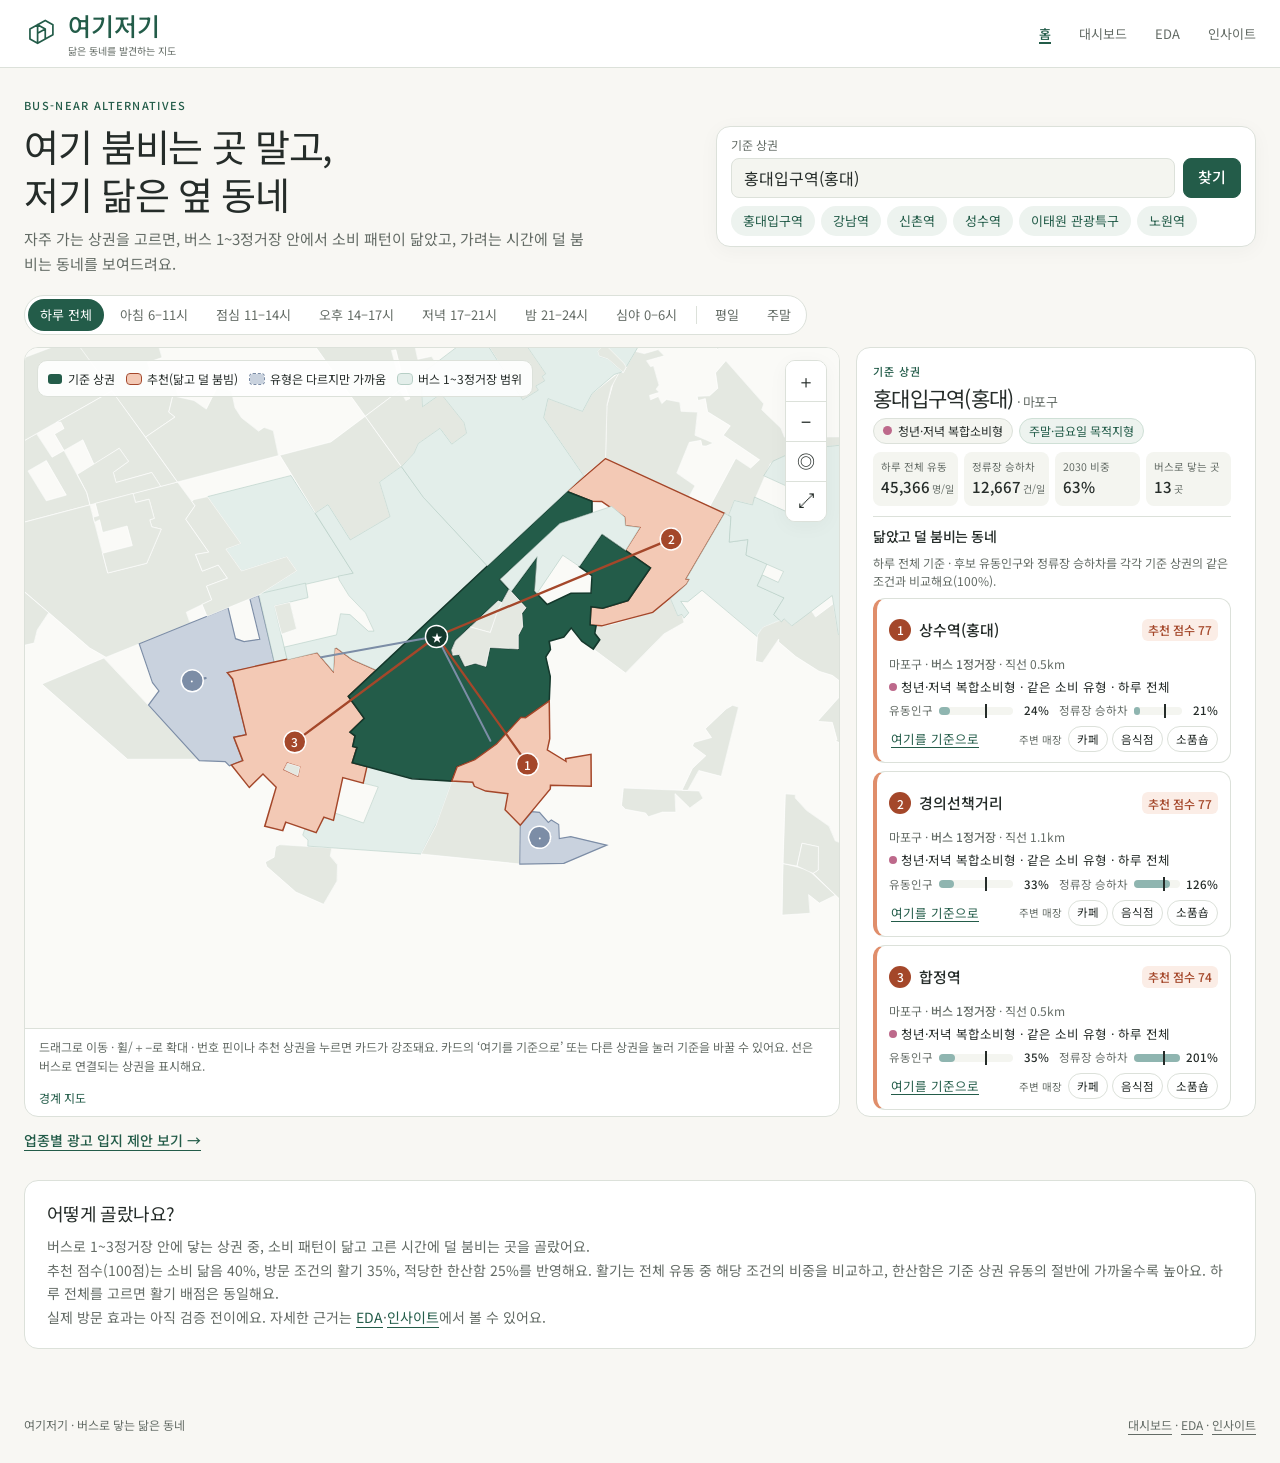
==== commit c6d3eee4: "Add files via upload" ====
--- a/index.html
+++ b/index.html
@@ -61,6 +61,10 @@
 .helpPop h3{font-size:13px;margin-block:10px 2px}
 .helpPop p{color:var(--muted)}
 @media(max-width:700px){.mapHelp{inset-inline-end:12px;inset-block-start:146px}.helpPop{inset-inline-end:0;inset-block-start:48px;width:min(320px,calc(100vw - 56px))}}
+.busAlternativeLink{display:inline-block;margin-top:8px;font-size:13px;color:var(--green);text-underline-offset:3px}
+.neighborEvidence{display:grid;gap:4px;margin-top:6px;color:var(--muted);font-size:12px;line-height:1.45}
+.neighborEvidence>span{display:flex;flex-wrap:wrap;gap:2px 8px}
+.neighborEvidence b{font-weight:500;color:var(--text,#252c29)}
 
 /* B2C 메인: workspace.css 토큰 위에 덮어씀 */
 body.b2cPage{height:auto;min-height:100dvh;display:block;overflow:auto;--coral:#E08E6B;--coral-ink:#A4472A;--slate:#7C8DA6;--reach:#E3EEEA}
@@ -264,6 +268,19 @@
 .how h2{font-size:18px;margin-block-end:6px}
 .how p{font-size:14px;color:var(--muted);line-height:1.7}
 @media(min-width:1001px){#b2cMap{height:min(calc(100dvh - 90px),680px)}}
+.comparisonNote{margin:0 0 8px;font-size:12px;color:var(--muted);line-height:1.5}
+.card.rec{cursor:pointer}
+.card.rec.isSelected{outline:2px solid var(--coral-ink);outline-offset:-2px;background:#fff8f3}
+.recPick{padding:0;border:0;background:none;color:inherit;font:inherit;text-align:left;cursor:pointer}
+#b2cMap .marks circle[role=button]{cursor:pointer}
+#b2cMap .marks circle[role=button]:focus-visible,#b2cMap .marks circle.rec.hot{stroke:#4b2116;stroke-width:3px}
+.nmk.rec.hot{background:#6b2a16;outline:2px solid #6b2a16}
+.cardHead .score{height:auto;min-height:22px;white-space:nowrap}
+.mbars .mbar{grid-template-columns:minmax(max-content,auto) minmax(10px,1fr) auto}
+.adLink{margin:12px 0 0;font-size:14px}
+.adLink a{color:var(--green);font-weight:500}
+@media(max-width:420px){.mbars{grid-template-columns:1fr}}
+.cardHead h3:has(.recPick){white-space:normal;overflow:visible;overflow-wrap:anywhere}
 </style></head>
 <body class="b2cPage"><a class="skip" href="#b2cMain">본문으로 건너뛰기</a>
 <header class="topbar"><a class="brand" href="index.html" aria-label="여기저기 홈으로"><svg viewBox="0 0 40 40" aria-hidden="true"><path d="M7 26V14l9-5 9 5v12l-9 5-9-5Zm9-17v22m0-12 9-5m0 12 9-5V9l-9-5-9 5" fill="none" stroke="currentColor" stroke-width="2" stroke-linejoin="round"/></svg><span>여기저기<small>닮은 동네를 발견하는 지도</small></span></a><nav aria-label="메뉴"><a class="current" aria-current="page" href="index.html">홈</a><a href="dashboard.html">대시보드</a><a href="eda.html">EDA</a><a href="insights.html">인사이트</a></nav></header>
@@ -274,21 +291,38 @@
 <div id="b2cResults" class="b2cResults" role="listbox" hidden></div><div class="chips" aria-label="자주 찾는 상권"><button type="button" class="chip" data-code="3120103">홍대입구역</button><button type="button" class="chip" data-code="3120189">강남역</button><button type="button" class="chip" data-code="3120094">신촌역</button><button type="button" class="chip" data-code="3120052">성수역</button><button type="button" class="chip" data-code="3001491">이태원 관광특구</button><button type="button" class="chip" data-code="3120081">노원역</button></div></form></section>
 <section class="whenBar" aria-label="방문 시간 선택"><div class="whenOpts" role="radiogroup" aria-label="방문 시간"><button type="button" role="radio" class="when" data-mode="all" aria-checked="true">하루 전체</button><button type="button" role="radio" class="when" data-mode="t1" aria-checked="false">아침 6–11시</button><button type="button" role="radio" class="when" data-mode="t2" aria-checked="false">점심 11–14시</button><button type="button" role="radio" class="when" data-mode="t3" aria-checked="false">오후 14–17시</button><button type="button" role="radio" class="when" data-mode="t4" aria-checked="false">저녁 17–21시</button><button type="button" role="radio" class="when" data-mode="t5" aria-checked="false">밤 21–24시</button><button type="button" role="radio" class="when" data-mode="t0" aria-checked="false">심야 0–6시</button><button type="button" role="radio" class="when" data-mode="wd" aria-checked="false">평일</button><button type="button" role="radio" class="when" data-mode="we" aria-checked="false">주말</button></div></section>
 <section class="stage" aria-label="추천 결과">
-<div class="mapBox"><div class="mapStage"><svg id="b2cMap" role="img" aria-label="기준 상권과 추천 상권 지도. 드래그로 이동, 휠로 확대할 수 있습니다."></svg><div id="naverMap" hidden aria-label="네이버지도"></div>
+<div class="mapBox"><div class="mapStage"><svg id="b2cMap" role="group" aria-label="기준 상권과 추천 상권 지도. 드래그로 이동, 휠로 확대할 수 있습니다."></svg><div id="naverMap" hidden aria-label="네이버지도"></div>
 <div class="mapCtl"><button type="button" id="zIn" aria-label="지도 확대">＋</button><button type="button" id="zOut" aria-label="지도 축소">−</button><button type="button" id="zFit" aria-label="추천 범위로 맞추기" title="추천 범위로 맞추기">◎</button><button type="button" id="zAll" aria-label="서울 전체 보기" title="서울 전체 보기">⤢</button></div>
 <div id="hoverName" class="hoverName" hidden></div></div>
 <div class="mapLegend" aria-hidden="true"><span><i class="lg base"></i>기준 상권</span><span><i class="lg rec"></i>추천(닮고 덜 붐빔)</span><span><i class="lg oth"></i>유형은 다르지만 가까움</span><span><i class="lg reach"></i>버스 1~3정거장 범위</span></div>
-<p class="mapNote"><span>드래그로 이동 · 휠/＋−로 확대 · 상권을 누르면 기준이 바뀌어요 · 선은 버스 연결, 숫자는 추천 순위</span><span id="mapStatus" role="status">경계 지도</span></p></div>
-<aside class="panel" aria-live="polite"><div id="baseCard" class="baseCard"></div><h2 class="panelH" id="recTitle">닮았고 덜 붐비는 동네</h2><ol id="recList" class="recList"></ol>
+<p class="mapNote"><span>드래그로 이동 · 휠/＋−로 확대 · 번호 핀이나 추천 상권을 누르면 카드가 강조돼요. 카드의 ‘여기를 기준으로’ 또는 다른 상권을 눌러 기준을 바꿀 수 있어요. 선은 버스로 연결되는 상권을 표시해요.</span><span id="mapStatus" role="status">경계 지도</span></p></div>
+<aside class="panel" aria-live="polite"><div id="baseCard" class="baseCard"></div><h2 class="panelH" id="recTitle">닮았고 덜 붐비는 동네</h2><p id="comparisonNote" class="comparisonNote"></p><ol id="recList" class="recList"></ol>
 <h2 class="panelH sub">유형은 다르지만 버스로 가까운 곳</h2><ul id="othList" class="othList"></ul></aside></section>
+<p class="adLink"><a href="insights.html#ad">업종별 광고 입지 제안 보기 →</a></p>
 <section class="how" aria-labelledby="howTitle"><h2 id="howTitle">어떻게 골랐나요?</h2>
 <p>버스로 1~3정거장 안에 닿는 상권 중, 소비 패턴이 닮고 고른 시간에 덜 붐비는 곳을 골랐어요.</p>
-<p>순위는 소비 닮음, 그 시간의 활기, 적당한 한산함을 더한 점수예요.</p>
+<p>추천 점수(100점)는 소비 닮음 40%, 방문 조건의 활기 35%, 적당한 한산함 25%를 반영해요. 활기는 전체 유동 중 해당 조건의 비중을 비교하고, 한산함은 기준 상권 유동의 절반에 가까울수록 높아요. 하루 전체를 고르면 활기 배점은 동일해요.</p>
 <p>실제 방문 효과는 아직 검증 전이에요. 자세한 근거는 <a href="eda.html#f">EDA</a>·<a href="insights.html">인사이트</a>에서 볼 수 있어요.</p></section>
 </main>
 <footer class="siteFooter b2cFooter"><span>여기저기 · 버스로 닿는 닮은 동네</span><div><a href="dashboard.html">대시보드</a> · <a href="eda.html">EDA</a> · <a href="insights.html">인사이트</a></div></footer>
 <script>window.B2C={"areas":{"3110008":{"n":"배화여자대학교(박노수미술관)","g":"종로구","D":"D05","T":"T5","f":[13207.1,530.2,589.77,559.79,537.35,539.02,556.83,13224.33,13164.02],"s":[1135,75,64,69,68,29,0,1230,965],"y":0.287,"st":3,"x":126.96722,"yy":37.57993},"3001494":{"n":"종로·청계 관광특구","g":"종로구","D":"D03","T":"T4","f":[91811.86,3611.37,6290.95,6395.88,4565.07,2467.58,1671.92,101260.74,68189.65],"s":[73409,2582,4280,5175,4786,2766,782,78731,61594],"y":0.377,"st":34,"x":127.00537,"yy":37.57061},"3130021":{"n":"신설종합시장","g":"종로구","D":null,"T":null,"f":[473.78,18.81,29.99,31.35,20.07,14.99,11.74,438.72,561.42],"s":[null,null,null,null,null,null,null,null,null],"y":0.349,"st":null,"x":127.02094,"yy":37.57261},"3130002":{"n":"세종마을음식문화거리(금천교시장)","g":"종로구","D":"D07","T":"T2","f":[7059.74,276.55,480.68,495.68,384.83,192.15,105.36,7349.25,6335.95],"s":[12187,582,702,946,803,317,28,13107,10366],"y":0.386,"st":3,"x":126.97078,"yy":37.57674},"3130001":{"n":"통인시장","g":"종로구","D":"D03","T":"T2","f":[4755.74,175.41,261.59,271.3,234.36,173.16,137.19,4767.54,4726.23],"s":[2931,123,189,266,196,40,8,2988,2772],"y":0.329,"st":1,"x":126.97009,"yy":37.58026},"3130020":{"n":"동묘시장(동묘벼룩시장)","g":"종로구","D":"D06","T":null,"f":[4629.61,191.69,260.33,264.98,193.77,155.72,142.17,4501.44,4950.05],"s":[null,null,null,null,null,null,null,null,null],"y":0.38,"st":null,"x":127.01901,"yy":37.57247},"3130019":{"n":"동대문상가D동","g":"종로구","D":null,"T":null,"f":[282.59,11.71,11.4,10.61,8.44,11.49,14.96,299.15,241.2],"s":[null,null,null,null,null,null,null,null,null],"y":0.302,"st":null,"x":127.01498,"yy":37.56998},"3130018":{"n":"동대문문구완구거리(동대문문구완구시장)","g":"종로구","D":"D03","T":"T3","f":[5638.65,221.17,285.17,297.02,239.43,204.81,202.35,5752.16,5354.86],"s":[8055,484,506,485,364,178,112,8353,7183],"y":0.305,"st":1,"x":127.01368,"yy":37.57173},"3130017":{"n":"동대문상가C동","g":"종로구","D":null,"T":null,"f":[358.86,15.05,15.69,13.59,10.99,15.2,17.7,390.1,280.75],"s":[275,19,18,12,11,8,4,324,158],"y":0.25,"st":1,"x":127.01335,"yy":37.56994},"3130016":{"n":"동대문상가B동","g":"종로구","D":null,"T":null,"f":[364.87,15.32,16.02,13.83,11.2,15.49,17.91,397.2,284.06],"s":[null,null,null,null,null,null,null,null,null],"y":0.248,"st":null,"x":127.01197,"yy":37.56994},"3130015":{"n":"창신골목시장","g":"종로구","D":"D01","T":null,"f":[7094.29,293.74,306.13,319.48,325.32,288.05,263.89,7111.84,7050.43],"s":[null,null,null,null,null,null,null,null,null],"y":0.284,"st":null,"x":127.01099,"yy":37.57362},"3130014":{"n":"동문시장","g":"종로구","D":"D08","T":null,"f":[388.22,15.88,18.61,17.44,14.11,15.52,16.28,413.42,325.24],"s":[null,null,null,null,null,null,null,null,null],"y":0.262,"st":null,"x":127.01113,"yy":37.5705},"3130013":{"n":"동대문상가A동","g":"종로구","D":null,"T":null,"f":[364.87,15.32,16.02,13.83,11.2,15.49,17.91,397.2,284.06],"s":[null,null,null,null,null,null,null,null,null],"y":0.248,"st":null,"x":127.01067,"yy":37.56993},"3130012":{"n":"동대문종합시장(동대문종합시장 신관, 동대문종합시장D동상가)","g":"종로구","D":null,"T":null,"f":[498.76,20.41,38.23,37.72,21.09,11.43,8.37,551.38,367.19],"s":[315,14,27,27,13,6,2,375,170],"y":0.277,"st":2,"x":127.00816,"yy":37.57018},"3130011":{"n":"충신시장","g":"종로구","D":null,"T":"T4","f":[2026.91,88.15,114.05,111.3,89.37,65.6,59.31,2157.15,1701.31],"s":[1282,73,79,77,72,35,10,1467,924],"y":0.326,"st":2,"x":127.00563,"yy":37.57421},"3130010":{"n":"종로신진시장","g":"종로구","D":"D06","T":"T4","f":[9122.19,372.72,719.3,710.45,384.81,197.59,139.56,10109.01,6655.15],"s":[5210,136,341,473,348,147,43,5761,3876],"y":0.275,"st":1,"x":127.00502,"yy":37.57003},"3130009":{"n":"마전교지하쇼핑센터(구 한일상가)","g":"종로구","D":null,"T":null,"f":[539.44,22.04,42.57,42.04,22.73,11.67,8.25,597.83,393.46],"s":[136,7,9,9,7,3,1,149,97],"y":0.274,"st":1,"x":127.00303,"yy":37.57003},"3130007":{"n":"광장시장(광장전통시장)","g":"종로구","D":"D03","T":"T4","f":[5833.89,231.64,423.13,431.21,267.26,141.23,103.33,6385.2,4455.63],"s":[9478,335,656,780,625,258,37,10293,7628],"y":0.288,"st":4,"x":126.9999,"yy":37.57015},"3130005":{"n":"세운상가가동","g":"종로구","D":"D08","T":null,"f":[1533.09,59.46,108.72,112.34,72.39,38.55,27.9,1663.2,1207.82],"s":[null,null,null,null,null,null,null,null,null],"y":0.29,"st":null,"x":126.99531,"yy":37.56957},"3130004":{"n":"낙원시장(낙원지하시장(대일상가))","g":"종로구","D":"D04","T":null,"f":[979.68,30.54,48.82,53.44,55.48,41.76,28.83,982.02,973.82],"s":[null,null,null,null,null,null,null,null,null],"y":0.396,"st":null,"x":126.988,"yy":37.57292},"3120017":{"n":"동묘앞역(동묘)","g":"종로구","D":"D02","T":"T3","f":[8395.37,356.32,429.55,439.77,387.79,309.0,254.61,8366.95,8466.41],"s":[14142,456,763,960,896,627,204,14604,13006],"y":0.409,"st":5,"x":127.01443,"yy":37.57268},"3120012":{"n":"대학로(혜화역)","g":"종로구","D":"D07","T":"T2","f":[39556.66,1215.05,1932.89,2326.85,2581.2,1547.27,955.93,38218.07,42903.12],"s":[19910,729,1158,1382,1416,845,74,21758,16654],"y":0.514,"st":11,"x":127.00158,"yy":37.58294},"3120011":{"n":"종로4가","g":"종로구","D":"D03","T":"T4","f":[7915.15,313.32,529.87,547.05,362.43,213.05,171.49,8576.95,6260.65],"s":[7433,346,566,586,413,133,33,7952,6181],"y":0.321,"st":6,"x":126.99817,"yy":37.57146},"3120016":{"n":"동대문역","g":"종로구","D":"D01","T":"T5","f":[9439.23,384.57,492.59,506.94,431.08,345.47,292.84,9725.91,8722.5],"s":[627,38,44,44,36,10,0,667,551],"y":0.282,"st":1,"x":127.0112,"yy":37.57135},"3120015":{"n":"종로6가","g":"종로구","D":"D03","T":"T4","f":[4674.4,198.46,321.42,319.8,233.12,123.92,75.7,5115.68,3571.22],"s":[8074,428,580,604,383,127,78,8973,5946],"y":0.299,"st":3,"x":127.00691,"yy":37.57252},"3120014":{"n":"종로5가역","g":"종로구","D":"D03","T":"T4","f":[9349.26,406.66,632.2,616.57,417.73,246.64,193.14,10326.79,6905.42],"s":[5929,243,342,417,424,209,19,6609,4585],"y":0.341,"st":5,"x":127.00281,"yy":37.5715},"3120013":{"n":"이화사거리","g":"종로구","D":"D03","T":"T4","f":[14046.3,614.7,847.65,840.0,586.81,438.92,374.31,15473.93,10477.21],"s":[6296,350,332,395,393,208,28,7354,4450],"y":0.405,"st":8,"x":127.00109,"yy":37.57499},"3120009":{"n":"종로3가역","g":"종로구","D":"D03","T":"T2","f":[64831.55,2377.26,4296.14,4511.78,3574.27,1899.45,1087.67,69641.84,52805.81],"s":[23894,862,1391,1628,1509,934,282,25315,20913],"y":0.409,"st":13,"x":126.99063,"yy":37.57312},"3120010":{"n":"원남동사거리","g":"종로구","D":"D03","T":"T4","f":[9957.36,455.1,599.18,572.06,371.68,282.63,305.59,10911.35,7572.39],"s":[5142,372,264,266,303,103,28,6060,3405],"y":0.388,"st":4,"x":126.99753,"yy":37.57511},"3120008":{"n":"인사동","g":"종로구","D":"D03","T":"T4","f":[13666.11,541.58,1007.94,1000.58,667.55,319.24,217.47,15057.5,10187.65],"s":[11856,543,771,927,757,297,22,12727,10179],"y":0.364,"st":10,"x":126.98509,"yy":37.57418},"3120007":{"n":"북촌(안국역)","g":"종로구","D":"D03","T":"T4","f":[7727.45,329.74,537.24,549.86,335.95,182.34,154.44,8063.67,6886.88],"s":[4341,238,295,339,248,69,9,4613,3857],"y":0.353,"st":9,"x":126.98709,"yy":37.57972},"3120006":{"n":"종각역","g":"종로구","D":"D03","T":"T4","f":[31629.14,1240.63,2239.83,2240.27,1727.99,821.69,434.77,35809.42,21178.43],"s":[41145,1722,2191,2575,2768,1572,408,46311,31104],"y":0.45,"st":14,"x":126.98344,"yy":37.56994},"3120005":{"n":"삼청동","g":"종로구","D":"D03","T":"T2","f":[3513.68,139.37,233.63,232.87,142.67,95.55,93.34,3503.68,3538.7],"s":[3801,205,323,314,189,38,0,3882,3713],"y":0.33,"st":9,"x":126.98151,"yy":37.58272},"3120004":{"n":"종로구청","g":"종로구","D":"D03","T":"T4","f":[4427.27,192.22,355.26,343.9,206.75,75.14,52.71,5104.77,2733.54],"s":[3796,185,243,275,233,78,24,4183,3096],"y":0.379,"st":2,"x":126.98133,"yy":37.57338},"3120003":{"n":"광화문역","g":"종로구","D":"D03","T":"T4","f":[13801.21,600.45,994.97,958.5,670.96,312.06,219.75,15418.68,9757.53],"s":[27669,1233,1560,1924,1911,817,160,30268,22604],"y":0.378,"st":13,"x":126.97406,"yy":37.572},"3120002":{"n":"서촌(경복궁역)","g":"종로구","D":"D03","T":"T2","f":[13841.32,510.11,830.64,881.35,725.48,462.57,310.86,13995.62,13455.58],"s":[11356,627,727,741,663,356,16,12249,9792],"y":0.356,"st":11,"x":126.9725,"yy":37.57969},"3120001":{"n":"서대문역","g":"종로구","D":"D03","T":"T4","f":[11977.45,554.58,786.46,775.57,573.87,322.72,209.14,13742.94,7563.72],"s":[20585,1241,1081,1231,1247,581,118,24609,13365],"y":0.35,"st":21,"x":126.96598,"yy":37.56695},"3110531":{"n":"홍지문","g":"종로구","D":null,"T":null,"f":[108.45,4.88,5.24,5.08,4.63,4.2,3.66,110.38,103.63],"s":[1425,85,85,112,78,23,5,1621,1096],"y":0.25,"st":3,"x":126.95805,"yy":37.59869},"3110036":{"n":"동묘앞역 3번","g":"종로구","D":null,"T":null,"f":[3631.47,151.1,215.81,217.35,147.92,118.61,104.83,3453.55,4076.28],"s":[null,null,null,null,null,null,null,null,null],"y":0.388,"st":null,"x":127.02008,"yy":37.57286},"3110034":{"n":"창신1동주민센터","g":"종로구","D":"D06","T":null,"f":[3087.05,130.13,128.69,122.59,100.23,122.96,152.13,3210.04,2779.59],"s":[263,14,19,20,12,6,2,271,238],"y":0.326,"st":1,"x":127.01701,"yy":37.57055},"3110033":{"n":"창신역 4번","g":"종로구","D":"D06","T":"T1","f":[8986.78,360.92,371.65,383.83,415.08,385.27,349.94,8955.99,9063.75],"s":[1853,79,100,120,133,78,6,2124,1378],"y":0.278,"st":3,"x":127.01668,"yy":37.57774},"3110032":{"n":"수족관거리","g":"종로구","D":null,"T":null,"f":[1132.44,46.6,46.14,42.43,33.42,46.3,60.19,1203.32,955.25],"s":[null,null,null,null,null,null,null,null,null],"y":0.29,"st":null,"x":127.01495,"yy":37.57047},"3110031":{"n":"창신역 1번","g":"종로구","D":null,"T":"T3","f":[756.52,29.72,32.96,34.75,40.62,31.0,24.88,714.44,861.7],"s":[1384,75,78,89,90,37,6,1575,1043],"y":0.253,"st":3,"x":127.01443,"yy":37.57934},"3110030":{"n":"동대문역 3번","g":"종로구","D":"D06","T":null,"f":[1509.4,62.18,66.8,68.57,67.73,63.35,55.24,1504.99,1520.42],"s":[null,null,null,null,null,null,null,null,null],"y":0.292,"st":null,"x":127.01186,"yy":37.57346},"3110029":{"n":"동대문역 1번","g":"종로구","D":"D01","T":null,"f":[26961.18,1115.68,980.14,975.53,1077.38,1160.33,1287.54,26579.71,27914.84],"s":[null,null,null,null,null,null,null,null,null],"y":0.276,"st":null,"x":127.01251,"yy":37.57609},"3110028":{"n":"이화달팽이길","g":"종로구","D":"D01","T":"T1","f":[23866.05,1017.61,954.45,906.11,855.35,963.71,1147.3,23975.68,23591.98],"s":[815,46,46,42,47,29,7,928,602],"y":0.328,"st":1,"x":127.00614,"yy":37.57613},"3110027":{"n":"혜화역 1번","g":"종로구","D":"D05","T":null,"f":[3808.21,116.44,179.3,232.86,235.07,137.91,105.92,3601.67,4324.56],"s":[null,null,null,null,null,null,null,null,null],"y":0.461,"st":null,"x":127.00591,"yy":37.58198},"3110026":{"n":"종로5가역 4번","g":"종로구","D":null,"T":null,"f":[2795.32,120.11,176.96,174.32,133.58,81.3,60.46,3046.1,2168.38],"s":[null,null,null,null,null,null,null,null,null],"y":0.309,"st":null,"x":127.00546,"yy":37.57291},"3110025":{"n":"충신시장옆","g":"종로구","D":null,"T":null,"f":[3446.36,145.81,175.45,171.98,134.94,121.22,128.61,3622.31,3006.47],"s":[null,null,null,null,null,null,null,null,null],"y":0.346,"st":null,"x":127.00422,"yy":37.57489},"3110024":{"n":"혜회동주민센터","g":"종로구","D":"D05","T":"T3","f":[4439.65,198.21,199.31,191.98,186.4,173.95,167.88,4488.43,4317.69],"s":[5854,348,363,352,310,173,35,6221,5193],"y":0.342,"st":3,"x":127.00127,"yy":37.5872},"3110023":{"n":"서울대병원","g":"종로구","D":null,"T":"T4","f":[8473.2,367.17,509.53,531.01,398.59,265.92,187.27,9212.22,6625.65],"s":[341,24,23,22,16,7,0,420,202],"y":0.433,"st":1,"x":127.00154,"yy":37.57911},"3110022":{"n":"경신고등학교","g":"종로구","D":"D05","T":"T5","f":[5725.41,254.1,235.74,221.83,219.31,237.83,248.58,5802.54,5532.57],"s":[1689,120,102,104,89,38,0,2005,1196],"y":0.333,"st":3,"x":126.99929,"yy":37.58856},"3110021":{"n":"성균관대학교","g":"종로구","D":"D07","T":"T2","f":[14919.8,572.01,628.84,644.62,681.59,649.16,594.25,14658.33,15573.49],"s":[7343,399,438,440,394,272,54,7896,6243],"y":0.547,"st":1,"x":126.99771,"yy":37.58477},"3110009":{"n":"자하문터널","g":"종로구","D":"D05","T":"T2","f":[1692.35,68.75,64.08,61.92,60.24,73.82,84.7,1661.94,1768.38],"s":[2275,74,172,182,152,70,4,2172,2452],"y":0.255,"st":3,"x":126.96556,"yy":37.59509},"3110010":{"n":"평창동서측","g":"종로구","D":"D03","T":"T3","f":[2711.85,114.89,99.35,105.1,106.42,117.45,124.33,2690.35,2765.61],"s":[2787,181,167,169,158,62,9,3211,2000],"y":0.184,"st":12,"x":126.96553,"yy":37.60601},"3110017":{"n":"정독도서관","g":"종로구","D":null,"T":"T2","f":[4559.61,185.41,283.7,282.73,183.26,132.79,133.64,4586.75,4491.76],"s":[917,27,77,97,59,8,0,1022,738],"y":0.311,"st":4,"x":126.9839,"yy":37.58422},"3110018":{"n":"중앙고등학교","g":"종로구","D":"D05","T":"T4","f":[4812.88,216.91,266.64,270.35,175.31,150.48,160.78,5076.51,4153.79],"s":[1276,85,90,95,56,25,0,1386,1066],"y":0.285,"st":7,"x":126.9873,"yy":37.58273},"3110019":{"n":"창덕궁","g":"종로구","D":"D07","T":"T2","f":[6036.54,234.12,400.75,432.24,302.75,160.94,112.2,6537.43,4784.32],"s":[835,39,52,63,54,24,1,855,814],"y":0.381,"st":3,"x":126.99126,"yy":37.57504},"3110020":{"n":"서울국제고등학교","g":"종로구","D":"D07","T":"T1","f":[19414.34,854.91,708.98,637.12,646.64,812.69,1012.81,19493.87,19215.53],"s":[3412,167,203,206,209,170,0,3593,2972],"y":0.569,"st":8,"x":126.99439,"yy":37.58928},"3110001":{"n":"이북5도청사","g":"종로구","D":"D06","T":"T3","f":[1887.61,81.42,68.03,67.64,72.0,80.88,90.47,1839.01,2009.09],"s":[1510,74,92,133,87,31,4,1427,1624],"y":0.205,"st":5,"x":126.95764,"yy":37.60947},"3110002":{"n":"독립문역 1번","g":"종로구","D":"D02","T":"T1","f":[6580.14,281.34,290.03,301.34,302.36,276.73,226.62,6592.87,6548.32],"s":[3073,88,152,234,235,140,19,3425,2434],"y":0.243,"st":1,"x":126.95734,"yy":37.57564},"3110003":{"n":"세검정초등학교","g":"종로구","D":"D01","T":"T3","f":[3248.02,134.85,116.46,117.06,130.5,155.08,147.66,3256.59,3226.6],"s":[3522,204,224,242,200,79,11,4124,2425],"y":0.202,"st":10,"x":126.96013,"yy":37.60392},"3110004":{"n":"대신고등학교","g":"종로구","D":null,"T":"T1","f":[6686.87,286.13,321.87,326.02,323.82,265.46,203.48,6737.37,6560.63],"s":[801,32,43,55,63,33,0,900,639],"y":0.254,"st":2,"x":126.96058,"yy":37.57328},"3110035":{"n":"동묘앞역 2번","g":"종로구","D":"D01","T":"T3","f":[13240.28,575.18,488.63,459.65,495.37,595.85,625.08,13259.53,13192.16],"s":[12770,575,833,888,658,350,175,12541,13041],"y":0.321,"st":3,"x":127.01938,"yy":37.57544},"3110011":{"n":"청운초등학교","g":"종로구","D":null,"T":"T3","f":[484.81,23.86,21.93,17.24,16.66,18.92,20.76,486.95,479.46],"s":[700,51,36,60,32,7,1,851,412],"y":0.193,"st":1,"x":126.96909,"yy":37.58682},"3110012":{"n":"성곡미술관","g":"종로구","D":"D03","T":null,"f":[6251.3,274.27,351.44,337.32,265.62,198.6,192.57,6598.32,5383.74],"s":[null,null,null,null,null,null,null,null,null],"y":0.323,"st":null,"x":126.96912,"yy":37.57299},"3110013":{"n":"체부동홍종문가옥","g":"종로구","D":null,"T":null,"f":[1492.03,59.55,76.32,74.6,65.54,54.73,52.53,1492.9,1489.86],"s":[null,null,null,null,null,null,null,null,null],"y":0.307,"st":null,"x":126.96992,"yy":37.57845},"3110014":{"n":"경복고등학교","g":"종로구","D":null,"T":"T4","f":[558.01,27.45,37.67,35.92,22.89,13.97,11.08,570.28,527.35],"s":[1455,92,78,129,72,22,3,1655,1107],"y":0.237,"st":2,"x":126.97154,"yy":37.58541},"3110015":{"n":"청와대사랑채","g":"종로구","D":null,"T":null,"f":[697.85,29.37,44.19,46.84,31.87,20.78,14.68,701.44,688.85],"s":[null,null,null,null,null,null,null,null,null],"y":0.331,"st":null,"x":126.97261,"yy":37.58189},"3110016":{"n":"평창동동측","g":"종로구","D":"D08","T":"T3","f":[289.73,12.9,17.97,18.84,12.99,8.45,6.25,293.7,279.79],"s":[2016,139,121,133,103,33,9,2237,1602],"y":0.252,"st":12,"x":126.97544,"yy":37.61242},"3110005":{"n":"세검정","g":"종로구","D":"D06","T":"T3","f":[657.88,27.09,23.89,23.63,26.32,31.27,30.13,654.97,665.15],"s":[5509,229,265,384,407,232,16,6234,4206],"y":0.2,"st":6,"x":126.96209,"yy":37.60078},"3110006":{"n":"부암동주민센터","g":"종로구","D":null,"T":null,"f":[88.83,4.03,3.74,3.83,3.46,3.68,3.51,85.17,97.99],"s":[46,3,4,3,3,0,0,52,35],"y":0.2,"st":1,"x":126.96282,"yy":37.59227},"3110007":{"n":"사직공원(한국사회과학도서관)","g":"종로구","D":null,"T":"T1","f":[12199.24,534.37,422.5,387.15,439.69,554.71,612.59,12090.09,12472.13],"s":[759,37,46,53,50,25,0,827,677],"y":0.245,"st":5,"x":126.96475,"yy":37.57369},"3110037":{"n":"신설동역 12번","g":"종로구","D":"D01","T":null,"f":[9644.54,411.12,384.5,379.82,369.97,401.61,435.21,9599.57,9756.97],"s":[null,null,null,null,null,null,null,null,null],"y":0.287,"st":null,"x":127.02215,"yy":37.57818},"3110038":{"n":"경향신문사","g":"중구","D":"D03","T":"T4","f":[289.44,14.59,23.52,21.97,11.89,4.51,3.16,341.11,160.25],"s":[2695,245,150,121,104,29,26,3400,1403],"y":0.343,"st":1,"x":126.96846,"yy":37.56694},"3001493":{"n":"동대문패션타운 관광특구","g":"중구","D":"D03","T":"T4","f":[36002.59,1419.7,1915.82,1939.95,1729.58,1415.46,1028.68,38985.44,28545.47],"s":[24478,857,1396,1627,1495,980,367,25563,21969],"y":0.401,"st":18,"x":127.01131,"yy":37.56727},"3001492":{"n":"명동 남대문 북창동 다동 무교동 관광특구","g":"중구","D":"D03","T":"T4","f":[77792.1,3252.77,6387.7,6329.13,3734.82,1338.16,737.33,87725.05,52959.71],"s":[89031,3515,5634,6497,5799,3008,474,93640,77413],"y":0.408,"st":42,"x":126.98246,"yy":37.56395},"3130048":{"n":"동평화시장","g":"중구","D":"D03","T":"T4","f":[703.23,28.61,32.99,30.24,26.62,32.21,27.9,790.21,485.79],"s":[599,36,44,35,20,23,6,723,336],"y":0.36,"st":1,"x":127.0132,"yy":37.56952},"3130047":{"n":"테크노상가(엘리시움)","g":"중구","D":null,"T":null,"f":[1438.68,58.49,67.6,62.05,54.7,66.01,56.75,1617.82,990.83],"s":[null,null,null,null,null,null,null,null,null],"y":0.363,"st":null,"x":127.01296,"yy":37.56896},"3130024":{"n":"남대문시장(자유상가)","g":"중구","D":"D03","T":"T4","f":[22497.03,905.75,2041.4,1970.51,939.45,311.9,206.51,25134.15,15904.21],"s":[14490,562,1256,1364,713,222,50,14854,12467],"y":0.334,"st":6,"x":126.97764,"yy":37.55923},"3130022":{"n":"숭례문수입상가(남대문시장)","g":"중구","D":null,"T":null,"f":[770.55,33.46,68.17,66.64,32.15,10.5,6.45,890.2,471.44],"s":[null,null,null,null,null,null,null,null,null],"y":0.369,"st":null,"x":126.97618,"yy":37.55971},"3130035":{"n":"방산종합시장(방산시장)","g":"중구","D":"D03","T":"T4","f":[9455.82,431.5,705.44,688.21,389.23,197.31,161.43,10942.13,5740.06],"s":[1433,88,97,102,64,22,13,1599,1042],"y":0.271,"st":4,"x":127.0001,"yy":37.56785},"3130046":{"n":"team204(팀204)","g":"중구","D":null,"T":null,"f":[719.34,29.24,33.8,31.02,27.35,33.01,28.37,808.91,495.41],"s":[null,null,null,null,null,null,null,null,null],"y":0.363,"st":null,"x":127.0132,"yy":37.56777},"3130042":{"n":"약수시장","g":"중구","D":"D02","T":"T2","f":[3864.17,151.82,190.82,198.78,196.41,152.68,115.43,3847.99,3904.61],"s":[1059,49,65,76,77,27,0,1191,825],"y":0.337,"st":2,"x":127.01092,"yy":37.55287},"3130038":{"n":"평화시장(통일상가, 동화상가)","g":"중구","D":null,"T":"T4","f":[1083.88,44.75,75.33,76.41,47.94,27.66,21.69,1191.03,816.03],"s":[985,33,62,74,65,39,6,1095,743],"y":0.341,"st":3,"x":127.00807,"yy":37.56845},"3130036":{"n":"중부시장(신중부시장)","g":"중구","D":"D04","T":"T4","f":[11408.79,521.31,711.2,685.38,473.66,327.78,289.09,12739.29,8082.55],"s":[1139,39,73,87,71,44,8,1225,929],"y":0.373,"st":1,"x":127.00028,"yy":37.56563},"3130034":{"n":"필동 골목형상점가","g":"중구","D":null,"T":null,"f":[922.43,39.43,56.53,58.41,50.16,27.54,16.21,1034.71,641.73],"s":[null,null,null,null,null,null,null,null,null],"y":0.39,"st":null,"x":126.99629,"yy":37.55976},"3130033":{"n":"대림상가(청계상가)","g":"중구","D":"D08","T":null,"f":[674.64,30.89,46.22,47.23,31.92,16.54,10.42,777.04,418.65],"s":[null,null,null,null,null,null,null,null,null],"y":0.35,"st":null,"x":126.99543,"yy":37.56754},"3130032":{"n":"인현시장","g":"중구","D":"D06","T":null,"f":[2226.9,98.43,148.41,143.8,102.48,61.72,43.84,2521.73,1489.81],"s":[null,null,null,null,null,null,null,null,null],"y":0.349,"st":null,"x":126.99504,"yy":37.56337},"3130031":{"n":"청계천공구상가","g":"중구","D":"D06","T":null,"f":[3328.49,131.24,209.38,219.11,206.29,107.05,40.08,3731.65,2320.59],"s":[null,null,null,null,null,null,null,null,null],"y":0.441,"st":null,"x":126.99166,"yy":37.5676},"3130025":{"n":"삼익패션타운(남대문시장)","g":"중구","D":"D03","T":null,"f":[830.85,33.49,75.27,72.14,34.05,11.82,8.25,925.9,593.23],"s":[null,null,null,null,null,null,null,null,null],"y":0.324,"st":null,"x":126.97929,"yy":37.55991},"3130052":{"n":"서울중앙시장(신중앙시장)","g":"중구","D":"D04","T":"T2","f":[17757.2,708.94,782.61,809.44,850.96,751.76,629.54,17897.07,17407.53],"s":[2188,104,134,139,133,68,18,2282,1984],"y":0.35,"st":2,"x":127.01916,"yy":37.56687},"3130051":{"n":"동화동 골목형상점가","g":"중구","D":"D05","T":null,"f":[16140.96,626.79,751.25,792.11,776.39,618.45,569.34,16369.12,15570.55],"s":[null,null,null,null,null,null,null,null,null],"y":0.303,"st":null,"x":127.0173,"yy":37.56227},"3130050":{"n":"청평화시장","g":"중구","D":null,"T":null,"f":[647.05,27.37,29.56,27.24,24.36,28.87,25.96,717.02,472.14],"s":[null,null,null,null,null,null,null,null,null],"y":0.364,"st":null,"x":127.01494,"yy":37.56916},"3130049":{"n":"신당 미래유산 먹거리 골목형상점가","g":"중구","D":null,"T":"T3","f":[1664.03,66.18,77.74,77.84,78.56,67.97,58.04,1688.37,1603.17],"s":[2153,110,124,137,127,67,19,2318,1852],"y":0.363,"st":1,"x":127.01487,"yy":37.56289},"3130055":{"n":"황학시장(서울중앙시장, 신중앙시장)","g":"중구","D":"D01","T":null,"f":[10046.45,417.33,380.46,380.8,398.21,429.11,465.98,10122.98,9855.12],"s":[null,null,null,null,null,null,null,null,null],"y":0.359,"st":null,"x":127.02123,"yy":37.56705},"3130054":{"n":"황학동주방가구거리상점가","g":"중구","D":"D04","T":null,"f":[13319.32,567.24,512.39,504.47,493.1,546.41,636.82,12887.89,14397.89],"s":[null,null,null,null,null,null,null,null,null],"y":0.377,"st":null,"x":127.02066,"yy":37.56854},"3130053":{"n":"백학시장","g":"중구","D":"D02","T":"T2","f":[7010.84,262.04,332.35,352.42,382.64,293.93,205.67,7002.33,7032.11],"s":[3774,130,210,260,263,176,22,4020,3331],"y":0.319,"st":1,"x":127.0198,"yy":37.56396},"3130327":{"n":"평화시장(남평화시장, 제일평화시장, 신평화패션타운)","g":"중구","D":"D03","T":null,"f":[632.33,25.43,31.71,29.98,24.81,27.19,23.22,703.22,455.08],"s":[null,null,null,null,null,null,null,null,null],"y":0.358,"st":null,"x":127.01122,"yy":37.56877},"3120035":{"n":"퇴계로5가","g":"중구","D":"D01","T":null,"f":[6747.36,294.59,390.15,376.32,283.9,221.39,195.87,7435.28,5027.56],"s":[null,null,null,null,null,null,null,null,null],"y":0.425,"st":null,"x":127.00155,"yy":37.56349},"3120034":{"n":"중구청(퇴계로4가)","g":"중구","D":"D03","T":"T4","f":[8339.89,353.87,478.65,460.37,359.6,288.47,241.61,9237.75,6095.24],"s":[1831,116,109,108,98,45,12,2093,1303],"y":0.41,"st":2,"x":126.99791,"yy":37.56397},"3120039":{"n":"신당역","g":"중구","D":"D07","T":"T1","f":[21696.24,842.0,1009.87,1015.83,1033.71,942.57,741.09,22843.52,18828.04],"s":[6161,248,336,380,389,267,69,6706,5128],"y":0.362,"st":3,"x":127.01574,"yy":37.565},"3120038":{"n":"약수역","g":"중구","D":"D03","T":"T3","f":[10679.55,421.88,533.23,538.11,524.09,419.01,333.79,10885.96,10163.52],"s":[7236,341,426,473,460,241,46,7970,5937],"y":0.342,"st":6,"x":127.00924,"yy":37.55384},"3120037":{"n":"동대문역사문화공원역","g":"중구","D":"D03","T":"T4","f":[43729.48,1746.56,2449.25,2552.05,2260.59,1551.68,1049.23,46737.1,36210.45],"s":[24103,871,1347,1607,1534,938,323,24948,22178],"y":0.439,"st":20,"x":127.00652,"yy":37.5656},"3120036":{"n":"장충동족발거리(남소영길)","g":"중구","D":"D05","T":"T4","f":[2812.49,120.39,166.98,164.54,131.44,85.81,72.14,2914.46,2557.58],"s":[4763,223,287,315,317,143,23,5038,4357],"y":0.461,"st":3,"x":127.00503,"yy":37.56009},"3120029":{"n":"을지로2가","g":"중구","D":"D03","T":"T4","f":[2375.69,98.93,179.21,184.59,126.72,48.29,22.98,2616.54,1773.56],"s":[7280,225,358,491,560,368,43,7708,6505],"y":0.459,"st":3,"x":126.98604,"yy":37.56517},"3120033":{"n":"을지로4가역","g":"중구","D":"D03","T":"T4","f":[7369.22,338.97,518.76,525.32,343.83,172.29,108.32,8583.05,4334.64],"s":[3082,144,164,189,195,116,29,3477,2289],"y":0.348,"st":3,"x":126.99689,"yy":37.56756},"3120032":{"n":"충무로역","g":"중구","D":"D03","T":"T4","f":[21462.25,911.75,1371.44,1343.8,1030.42,627.18,459.09,24204.5,14606.61],"s":[10522,464,639,685,683,345,77,10879,9536],"y":0.393,"st":8,"x":126.99493,"yy":37.56154},"3120031":{"n":"을지로3가역","g":"중구","D":"D03","T":"T4","f":[23959.34,1053.44,1697.79,1716.69,1242.3,596.19,281.82,27872.02,14177.66],"s":[6210,281,287,328,395,319,71,6841,4952],"y":0.412,"st":7,"x":126.99144,"yy":37.56585},"3120030":{"n":"중부경찰서(영화인의거리)","g":"중구","D":"D03","T":"T4","f":[16140.41,660.65,1118.56,1094.13,850.68,441.7,245.22,18223.13,10933.59],"s":[7152,480,480,411,355,168,26,7666,6257],"y":0.429,"st":1,"x":126.9902,"yy":37.5622},"3120028":{"n":"명동(명동거리)","g":"중구","D":"D03","T":"T4","f":[21612.65,893.98,1639.43,1682.06,1149.89,437.49,211.04,23796.56,16152.9],"s":[18160,620,1043,1229,1256,884,95,18117,17808],"y":0.455,"st":5,"x":126.98291,"yy":37.5632},"3120027":{"n":"명동역(명동재미로)","g":"중구","D":"D03","T":"T4","f":[8236.24,338.78,604.39,596.55,393.89,194.12,130.27,8863.08,6669.14],"s":[8269,310,496,587,563,334,36,8506,7682],"y":0.375,"st":5,"x":126.98445,"yy":37.5596},"3120026":{"n":"을지로입구역","g":"중구","D":"D03","T":"T4","f":[9007.71,424.8,701.69,694.75,421.32,157.79,89.28,10739.87,4677.32],"s":[14797,784,797,807,943,515,125,16778,10959],"y":0.437,"st":8,"x":126.98372,"yy":37.56737},"3120025":{"n":"롯데백화점(시청광장 지하쇼핑센터)","g":"중구","D":null,"T":"T4","f":[1192.92,52.49,95.0,91.17,57.62,21.11,13.02,1385.91,710.44],"s":[11985,354,717,941,918,395,64,12061,11514],"y":0.42,"st":8,"x":126.98056,"yy":37.56488},"3120024":{"n":"회현역","g":"중구","D":"D03","T":"T4","f":[7697.19,331.71,605.07,541.54,299.52,174.97,145.97,8525.38,5626.72],"s":[5272,234,420,432,276,104,22,5219,4951],"y":0.288,"st":3,"x":126.97908,"yy":37.55751},"3120023":{"n":"서울시청","g":"중구","D":"D03","T":"T4","f":[5644.62,257.5,445.8,418.62,263.66,100.28,68.07,6647.22,3138.14],"s":[6491,338,419,423,410,182,15,7098,5373],"y":0.409,"st":8,"x":126.97775,"yy":37.56793},"3120022":{"n":"북창동(시청역_6번)","g":"중구","D":"D03","T":"T4","f":[11121.84,444.52,916.34,919.78,575.65,189.91,86.42,12617.06,7383.79],"s":[13966,584,926,1081,863,386,69,15090,11095],"y":0.442,"st":5,"x":126.97774,"yy":37.56316},"3120021":{"n":"시청역_8번","g":"중구","D":"D03","T":"T4","f":[5459.53,284.5,439.33,432.86,239.77,79.03,37.38,6761.04,2205.74],"s":[8330,334,421,540,642,276,63,9799,5586],"y":0.428,"st":7,"x":126.97402,"yy":37.56194},"3120020":{"n":"시청역_1번","g":"중구","D":"D03","T":"T4","f":[664.17,33.7,54.95,51.4,27.41,9.54,6.38,792.11,344.31],"s":[1319,68,46,71,114,52,3,1686,655],"y":0.358,"st":3,"x":126.97475,"yy":37.56412},"3120019":{"n":"경찰청앞교차로","g":"중구","D":"D03","T":"T4","f":[4077.15,208.89,279.93,264.7,151.76,86.45,88.74,4810.22,2244.47],"s":[12853,722,522,712,976,418,63,15720,7542],"y":0.37,"st":6,"x":126.9698,"yy":37.56309},"3120018":{"n":"중림동","g":"중구","D":"D03","T":"T4","f":[4868.09,220.21,289.64,281.16,204.14,144.53,134.08,5295.77,3798.9],"s":[2442,106,128,152,183,84,15,2686,1989],"y":0.364,"st":4,"x":126.96753,"yy":37.55906},"3120043":{"n":"서울역","g":"중구","D":"D03","T":"T4","f":[11677.57,591.75,960.71,945.35,455.95,174.04,109.13,14326.33,5055.66],"s":[61521,2927,3208,3637,4127,2259,510,65367,53949],"y":0.403,"st":23,"x":126.97286,"yy":37.55505},"3110591":{"n":"충정로역 6번","g":"중구","D":"D04","T":"T5","f":[8365.56,374.8,390.16,391.02,332.01,322.45,308.77,8848.43,7158.41],"s":[1009,69,52,55,54,28,7,1144,759],"y":0.317,"st":2,"x":126.96125,"yy":37.55808},"3110052":{"n":"장충초등학교","g":"중구","D":"D06","T":"T5","f":[5493.99,233.01,243.9,238.58,228.24,215.01,220.59,5721.01,4926.44],"s":[1653,109,103,104,81,31,11,1840,1319],"y":0.329,"st":1,"x":127.01265,"yy":37.55971},"3110051":{"n":"한양공고앞 교차로","g":"중구","D":"D05","T":null,"f":[10355.73,418.49,452.36,453.93,471.04,434.61,392.74,10628.34,9674.21],"s":[null,null,null,null,null,null,null,null,null],"y":0.394,"st":null,"x":127.01112,"yy":37.56343},"3110050":{"n":"약수역 7번","g":"중구","D":null,"T":"T3","f":[3986.36,156.72,178.14,186.03,192.51,168.62,139.05,3948.74,4080.42],"s":[2771,148,146,169,181,102,9,3139,2120],"y":0.319,"st":4,"x":127.00967,"yy":37.55228},"3110056":{"n":"신당역 3번","g":"중구","D":"D02","T":"T2","f":[15846.8,616.44,706.67,754.11,804.11,644.34,538.8,15507.61,16694.76],"s":[4657,199,242,295,350,197,10,5234,3520],"y":0.286,"st":2,"x":127.02101,"yy":37.56242},"3110055":{"n":"황학동벼룩시장","g":"중구","D":null,"T":"T1","f":[4320.31,188.14,183.93,180.75,159.48,167.56,190.83,4173.8,4686.61],"s":[495,14,28,38,36,22,2,526,425],"y":0.36,"st":1,"x":127.01862,"yy":37.56982},"3110054":{"n":"청구역 3번","g":"중구","D":"D03","T":null,"f":[9030.52,375.59,384.05,363.85,364.81,378.58,385.65,9151.78,8727.37],"s":[null,null,null,null,null,null,null,null,null],"y":0.333,"st":null,"x":127.01332,"yy":37.5569},"3110053":{"n":"청구역 1번","g":"중구","D":"D01","T":null,"f":[9890.13,415.49,402.23,393.91,383.63,400.93,447.83,10058.55,9469.08],"s":[null,null,null,null,null,null,null,null,null],"y":0.331,"st":null,"x":127.01252,"yy":37.56174},"3110049":{"n":"장충단 고개","g":"중구","D":"D01","T":"T2","f":[6996.68,273.31,353.92,367.44,342.01,254.18,222.59,7327.6,6169.38],"s":[767,43,47,45,41,24,6,825,669],"y":0.387,"st":1,"x":127.01042,"yy":37.55754},"3110048":{"n":"장충동주민센터","g":"중구","D":"D04","T":null,"f":[11064.03,479.15,535.02,523.39,465.47,404.25,403.06,11342.86,10366.96],"s":[null,null,null,null,null,null,null,null,null],"y":0.391,"st":null,"x":127.00857,"yy":37.56126},"3110047":{"n":"다산성곽길","g":"중구","D":null,"T":null,"f":[6062.53,273.43,290.35,284.63,237.3,218.2,227.76,6355.8,5329.37],"s":[null,null,null,null,null,null,null,null,null],"y":0.357,"st":null,"x":127.00742,"yy":37.55534},"3110046":{"n":"버티고개","g":"중구","D":null,"T":null,"f":[7037.35,315.2,229.7,198.92,218.81,324.0,388.05,7165.6,6716.74],"s":[null,null,null,null,null,null,null,null,null],"y":0.29,"st":null,"x":127.00553,"yy":37.55152},"3110045":{"n":"동대문역사문화공원역 5번","g":"중구","D":"D01","T":"T4","f":[3833.1,172.22,212.69,198.2,144.29,132.66,127.37,4216.44,2874.76],"s":[672,33,33,35,45,29,6,789,465],"y":0.396,"st":1,"x":127.00496,"yy":37.56248},"3110044":{"n":"관성묘","g":"중구","D":null,"T":null,"f":[1830.2,79.85,111.07,108.65,80.73,52.99,48.32,1942.24,1550.12],"s":[null,null,null,null,null,null,null,null,null],"y":0.465,"st":null,"x":127.00342,"yy":37.56178},"3110043":{"n":"충무초등학교","g":"중구","D":"D01","T":"T4","f":[8462.27,377.78,419.98,385.85,315.35,294.68,335.07,8944.53,7256.62],"s":[1647,69,91,106,115,65,9,1821,1321],"y":0.541,"st":4,"x":127.00187,"yy":37.56054},"3110042":{"n":"남산골공원옆","g":"중구","D":null,"T":null,"f":[3080.55,135.63,184.11,187.88,157.14,94.2,62.55,3401.08,2279.25],"s":[null,null,null,null,null,null,null,null,null],"y":0.412,"st":null,"x":126.99572,"yy":37.55687},"3110041":{"n":"남산케이블카","g":"중구","D":"D03","T":"T4","f":[2804.02,129.21,195.01,172.16,115.22,72.28,63.12,2999.22,2316.02],"s":[433,4,31,38,44,11,0,280,661],"y":0.32,"st":1,"x":126.98399,"yy":37.55608},"3110040":{"n":"중구회현체육센터(정화예술대남산캠퍼스)","g":"중구","D":"D05","T":null,"f":[1312.29,58.34,76.42,73.65,55.81,40.7,37.51,1382.23,1137.45],"s":[null,null,null,null,null,null,null,null,null],"y":0.291,"st":null,"x":126.98173,"yy":37.55627},"3110039":{"n":"회현역 1번","g":"중구","D":null,"T":null,"f":[947.66,42.18,52.79,50.65,40.74,31.6,28.11,1015.49,778.08],"s":[null,null,null,null,null,null,null,null,null],"y":0.311,"st":null,"x":126.98082,"yy":37.55828},"3110057":{"n":"황학코아루아파트","g":"중구","D":"D05","T":"T5","f":[9640.71,414.31,375.05,356.04,366.33,379.48,462.02,9587.57,9773.58],"s":[3712,213,240,235,205,93,20,4055,3095],"y":0.391,"st":2,"x":127.02299,"yy":37.56627},"3110058":{"n":"성심여자고등학교","g":"용산구","D":"D02","T":"T1","f":[15665.92,690.87,681.04,654.57,596.61,623.27,658.08,15969.1,14907.96],"s":[2628,169,120,157,168,81,5,3109,1760],"y":0.355,"st":6,"x":126.95635,"yy":37.53409},"3001491":{"n":"이태원 관광특구","g":"용산구","D":"D07","T":"T2","f":[23036.39,792.93,1025.78,1095.35,1087.93,1009.42,888.07,21564.86,26715.22],"s":[14824,532,748,1009,983,560,213,15029,14696],"y":0.492,"st":13,"x":126.99298,"yy":37.53422},"3130062":{"n":"보광시장","g":"용산구","D":null,"T":null,"f":[105.34,4.34,4.0,4.16,4.45,4.68,4.56,105.39,105.21],"s":[null,null,null,null,null,null,null,null,null],"y":0.244,"st":null,"x":127.00025,"yy":37.52716},"3130061":{"n":"이태원시장","g":"용산구","D":"D06","T":"T2","f":[890.28,30.45,47.36,50.16,49.87,36.19,22.91,878.07,920.82],"s":[1597,65,86,95,100,66,22,1662,1478],"y":0.434,"st":1,"x":126.98933,"yy":37.53394},"3130060":{"n":"신흥시장","g":"용산구","D":"D07","T":null,"f":[4383.75,170.21,171.45,190.49,209.87,187.04,174.38,4224.65,4781.5],"s":[null,null,null,null,null,null,null,null,null],"y":0.377,"st":null,"x":126.98504,"yy":37.54533},"3130059":{"n":"후암시장","g":"용산구","D":"D04","T":"T3","f":[1682.84,58.4,70.99,79.14,95.44,80.56,52.83,1656.64,1748.33],"s":[1632,76,80,103,123,67,2,1790,1352],"y":0.298,"st":2,"x":126.97652,"yy":37.55026},"3130058":{"n":"이촌종합시장","g":"용산구","D":"D06","T":null,"f":[1204.54,53.06,60.96,57.54,56.94,47.0,35.83,1253.06,1083.23],"s":[null,null,null,null,null,null,null,null,null],"y":0.224,"st":null,"x":126.97476,"yy":37.5206},"3130057":{"n":"만리시장","g":"용산구","D":"D04","T":null,"f":[274.78,10.82,11.2,11.22,12.99,12.65,10.59,275.36,273.33],"s":[null,null,null,null,null,null,null,null,null],"y":0.3,"st":null,"x":126.96381,"yy":37.55109},"3130056":{"n":"용산용문시장","g":"용산구","D":"D04","T":"T2","f":[5438.1,213.36,247.5,251.32,253.42,222.13,199.14,5485.83,5318.78],"s":[1964,97,120,145,130,49,3,2182,1551],"y":0.347,"st":5,"x":126.96016,"yy":37.53662},"3120041":{"n":"신용산역(용산역)","g":"용산구","D":"D03","T":"T2","f":[22534.56,883.71,1230.28,1256.05,1087.3,759.91,671.35,23584.44,19909.86],"s":[42067,1699,2174,2760,3168,1647,194,41903,41450],"y":0.465,"st":18,"x":126.96219,"yy":37.5281},"3120040":{"n":"용산전자상가(용산역)","g":"용산구","D":"D08","T":"T4","f":[11070.54,451.94,654.14,684.69,548.89,350.59,257.84,11529.73,9922.56],"s":[9034,514,464,546,646,235,24,10283,6693],"y":0.397,"st":17,"x":126.9624,"yy":37.53336},"3120042":{"n":"숙대입구역(남영역, 남영동)","g":"용산구","D":"D03","T":"T4","f":[4838.87,219.1,297.01,299.57,245.64,142.11,90.79,5099.79,4186.55],"s":[15387,726,779,955,1096,620,52,16798,12804],"y":0.446,"st":6,"x":126.97165,"yy":37.54301},"3120047":{"n":"한남오거리","g":"용산구","D":"D03","T":"T3","f":[6294.39,268.92,294.85,293.47,285.95,253.5,213.42,6452.19,5899.89],"s":[9742,452,489,582,685,402,54,10867,7706],"y":0.368,"st":10,"x":127.00591,"yy":37.53279},"3120046":{"n":"이태원(이태원역)","g":"용산구","D":"D07","T":"T2","f":[16234.4,544.26,700.03,756.81,767.18,734.63,645.0,14981.6,19366.4],"s":[12826,430,640,872,874,508,186,12768,13199],"y":0.509,"st":11,"x":126.99278,"yy":37.53503},"3120045":{"n":"남영동 먹자골목","g":"용산구","D":"D07","T":"T3","f":[2082.73,91.92,122.49,125.13,109.03,71.05,38.5,2192.64,1807.97],"s":[12031,669,678,697,712,430,70,12999,10243],"y":0.416,"st":3,"x":126.97332,"yy":37.54289},"3120044":{"n":"삼각지역","g":"용산구","D":"D07","T":"T2","f":[8865.96,365.02,380.19,370.54,369.61,368.4,367.51,8658.19,9385.38],"s":[6778,332,352,383,442,267,58,6952,6419],"y":0.45,"st":3,"x":126.97328,"yy":37.53388},"3110099":{"n":"유엔빌리지길","g":"용산구","D":"D06","T":"T2","f":[2739.5,115.74,128.05,137.02,133.29,105.88,85.8,2723.44,2779.64],"s":[625,42,25,39,41,19,1,716,502],"y":0.31,"st":2,"x":127.01212,"yy":37.5344},"3110098":{"n":"서울독일학교","g":"용산구","D":"D06","T":"T2","f":[1103.91,46.75,60.14,59.04,54.58,39.6,29.25,1137.86,1019.05],"s":[622,34,27,40,44,18,3,711,506],"y":0.357,"st":2,"x":127.01151,"yy":37.53651},"3110097":{"n":"한남초등학교","g":"용산구","D":null,"T":null,"f":[746.04,32.1,43.36,42.23,37.28,24.94,17.47,780.2,660.65],"s":[null,null,null,null,null,null,null,null,null],"y":0.381,"st":null,"x":127.00599,"yy":37.5379},"3110096":{"n":"한남힐사이드아파트","g":"용산구","D":"D05","T":null,"f":[1326.6,60.32,70.73,74.0,63.85,45.86,32.97,1388.84,1171.0],"s":[null,null,null,null,null,null,null,null,null],"y":0.348,"st":null,"x":127.0029,"yy":37.54371},"3110095":{"n":"한강진역 3번","g":"용산구","D":"D07","T":"T2","f":[5666.11,237.02,266.85,280.46,250.36,205.99,203.28,5752.48,5450.2],"s":[1797,133,87,101,94,48,8,2068,1315],"y":0.409,"st":1,"x":127.00332,"yy":37.53776},"3110094":{"n":"오산중학교","g":"용산구","D":null,"T":"T3","f":[919.21,38.29,41.78,47.88,44.29,34.64,29.62,895.42,978.71],"s":[758,40,41,52,46,26,3,816,652],"y":0.256,"st":1,"x":127.00106,"yy":37.52537},"3110093":{"n":"우사단길","g":"용산구","D":"D03","T":"T1","f":[13610.73,533.2,589.5,607.88,577.83,566.87,556.78,13313.82,14352.98],"s":[925,47,45,73,60,26,2,988,781],"y":0.418,"st":4,"x":127.00048,"yy":37.53256},"3110092":{"n":"NH농협은행 보광동지점","g":"용산구","D":"D06","T":"T5","f":[3089.61,130.2,114.15,110.64,121.45,139.01,143.56,3086.61,3097.1],"s":[656,40,39,41,37,14,3,709,559],"y":0.277,"st":1,"x":127.00085,"yy":37.52862},"3110091":{"n":"리움미술관","g":"용산구","D":"D05","T":null,"f":[2611.98,91.18,160.08,181.77,147.03,77.89,51.45,2578.25,2696.3],"s":[null,null,null,null,null,null,null,null,null],"y":0.506,"st":null,"x":126.99807,"yy":37.53665},"3110090":{"n":"한국폴리텍대학서울정수캠퍼스","g":"용산구","D":"D01","T":"T1","f":[7655.85,338.08,294.75,283.82,278.62,318.68,359.87,7680.84,7593.38],"s":[724,39,37,48,43,25,4,814,570],"y":0.277,"st":1,"x":126.9968,"yy":37.52776},"3110089":{"n":"서빙고동주민센터","g":"용산구","D":"D06","T":"T1","f":[4971.39,220.97,192.07,188.8,172.65,197.91,239.93,4936.47,5058.68],"s":[1416,77,68,88,100,44,4,1410,1560],"y":0.275,"st":2,"x":126.99731,"yy":37.52198},"3110088":{"n":"오산고등학교","g":"용산구","D":"D01","T":null,"f":[3813.16,164.1,134.21,127.06,132.73,164.92,197.2,3779.71,3896.77],"s":[151,9,9,11,10,3,0,174,106],"y":0.247,"st":1,"x":126.99776,"yy":37.52582},"3110087":{"n":"이태원엔틱가구거리","g":"용산구","D":"D05","T":null,"f":[2171.48,89.02,96.38,93.3,89.24,90.3,88.25,2111.18,2322.22],"s":[8,1,0,1,0,0,0,8,7],"y":0.415,"st":1,"x":126.99429,"yy":37.53181},"3110059":{"n":"새남터성지","g":"용산구","D":"D05","T":"T5","f":[6066.81,249.41,194.03,204.9,222.73,275.87,317.41,6029.34,6160.47],"s":[1204,96,64,74,55,22,4,1345,953],"y":0.279,"st":2,"x":126.95616,"yy":37.52532},"3110079":{"n":"후암동주민센터","g":"용산구","D":"D01","T":"T5","f":[22236.64,975.92,774.08,709.41,719.09,951.86,1195.78,22131.35,22499.87],"s":[3971,248,214,253,237,109,9,4390,3212],"y":0.32,"st":4,"x":126.97932,"yy":37.55075},"3110080":{"n":"해방촌예술마을","g":"용산구","D":"D02","T":"T2","f":[19712.84,781.21,744.43,778.12,878.93,915.48,829.49,19170.34,21069.08],"s":[4436,194,225,328,323,163,5,4253,4694],"y":0.359,"st":4,"x":126.98332,"yy":37.54809},"3110081":{"n":"해방촌 남동측","g":"용산구","D":"D07","T":"T2","f":[18378.13,782.68,698.55,690.24,722.32,762.09,853.8,18002.12,19318.15],"s":[6709,275,349,500,506,238,8,6378,7188],"y":0.368,"st":9,"x":126.98805,"yy":37.54316},"3110060":{"n":"효창공원앞역 6번","g":"용산구","D":"D04","T":"T1","f":[6795.2,251.39,316.79,350.16,354.11,261.76,222.62,6574.84,7346.1],"s":[896,44,45,65,64,28,1,1012,693],"y":0.315,"st":5,"x":126.95893,"yy":37.53857},"3110061":{"n":"효창동주민센터","g":"용산구","D":"D01","T":"T5","f":[13515.24,571.81,499.43,492.81,537.76,616.92,612.94,13335.84,13963.74],"s":[1956,114,112,134,114,54,5,2205,1477],"y":0.317,"st":4,"x":126.96015,"yy":37.54226},"3110062":{"n":"한강로동땡땡거리(은행나무길)","g":"용산구","D":"D06","T":"T2","f":[10012.15,384.39,532.7,566.43,535.62,348.24,267.6,10225.37,9479.1],"s":[5477,235,225,333,453,233,19,5821,4636],"y":0.421,"st":3,"x":126.9624,"yy":37.52509},"3110063":{"n":"효창공원앞역 5번","g":"용산구","D":"D06","T":"T1","f":[8522.96,348.83,349.64,347.65,344.52,363.52,369.72,8669.87,8155.69],"s":[2731,139,137,172,189,98,10,3112,2052],"y":0.382,"st":3,"x":126.96227,"yy":37.53652},"3110064":{"n":"효창공원앞역 2번","g":"용산구","D":"D02","T":"T5","f":[15420.8,682.06,643.39,612.55,579.44,643.55,665.71,15657.28,14829.62],"s":[4926,333,331,272,243,136,12,6090,2828],"y":0.37,"st":4,"x":126.96351,"yy":37.54216},"3110082":{"n":"용산구청","g":"용산구","D":"D05","T":"T2","f":[3607.49,129.57,167.16,171.96,167.17,146.99,138.77,3462.59,3969.72],"s":[2383,106,118,180,155,75,19,2487,2173],"y":0.464,"st":1,"x":126.99095,"yy":37.53194},"3110083":{"n":"서빙고역 1번","g":"용산구","D":"D08","T":"T2","f":[844.16,38.44,38.22,37.89,32.94,34.1,31.59,850.09,829.36],"s":[1096,41,66,109,76,17,2,950,1385],"y":0.289,"st":2,"x":126.99322,"yy":37.522},"3110084":{"n":"경리단길북측","g":"용산구","D":"D07","T":"T2","f":[11071.16,453.86,423.35,426.92,455.77,492.35,491.81,10866.0,11584.05],"s":[4935,251,305,323,300,157,21,4895,4937],"y":0.362,"st":9,"x":126.99302,"yy":37.54159},"3110085":{"n":"경리단길남측","g":"용산구","D":"D01","T":"T2","f":[13955.52,577.47,563.31,562.46,566.18,579.43,614.64,13740.78,14492.36],"s":[4739,201,254,314,337,199,14,4695,4794],"y":0.38,"st":9,"x":126.99061,"yy":37.53857},"3110086":{"n":"이태원역 북측","g":"용산구","D":null,"T":null,"f":[5019.81,172.88,194.05,206.53,227.22,251.16,215.22,4629.51,5995.56],"s":[null,null,null,null,null,null,null,null,null],"y":0.485,"st":null,"x":126.99319,"yy":37.53711},"3110065":{"n":"남정초등학교","g":"용산구","D":null,"T":"T4","f":[937.57,39.24,58.24,59.38,45.65,29.87,19.38,1001.32,778.21],"s":[2209,130,123,129,149,58,6,2580,1532],"y":0.379,"st":2,"x":126.96422,"yy":37.53662},"3110066":{"n":"서울역 15번","g":"용산구","D":"D01","T":"T1","f":[18008.22,764.82,714.17,698.23,699.56,781.81,800.54,18069.87,17854.09],"s":[1807,96,104,109,116,59,8,1926,1624],"y":0.347,"st":2,"x":126.96701,"yy":37.5535},"3110067":{"n":"배문고등학교","g":"용산구","D":"D01","T":"T5","f":[18016.86,789.95,635.06,602.51,636.64,803.19,899.71,17802.22,18553.46],"s":[342,23,18,18,19,10,2,388,263],"y":0.365,"st":1,"x":126.96684,"yy":37.54903},"3110068":{"n":"남영역 1번","g":"용산구","D":"D01","T":"T1","f":[18840.96,796.05,802.18,789.12,772.69,756.76,787.62,19061.91,18288.58],"s":[3804,177,201,238,267,153,13,4365,2840],"y":0.446,"st":3,"x":126.96683,"yy":37.54042},"3110069":{"n":"숙대입구","g":"용산구","D":"D07","T":"T1","f":[25812.32,1047.07,1237.97,1204.73,1157.13,996.3,938.57,26263.31,24684.85],"s":[3521,176,220,231,216,134,4,4148,2440],"y":0.518,"st":5,"x":126.96796,"yy":37.54538},"3110070":{"n":"용산세무서","g":"용산구","D":null,"T":null,"f":[742.69,29.47,41.97,41.41,40.07,27.93,16.85,760.75,697.55],"s":[null,null,null,null,null,null,null,null,null],"y":0.393,"st":null,"x":126.96819,"yy":37.52376},"3110071":{"n":"한강미주맨션아파트","g":"용산구","D":null,"T":"T3","f":[1252.45,49.34,55.39,60.41,60.85,50.32,44.0,1211.97,1353.66],"s":[955,55,58,65,56,23,4,1014,876],"y":0.214,"st":1,"x":126.96779,"yy":37.52096},"3110072":{"n":"열정도","g":"용산구","D":null,"T":null,"f":[2203.64,97.47,104.6,103.3,102.29,80.97,73.41,2127.14,2394.9],"s":[null,null,null,null,null,null,null,null,null],"y":0.375,"st":null,"x":126.96885,"yy":37.53903},"3110073":{"n":"삼각지역 3번","g":"용산구","D":null,"T":null,"f":[2591.03,105.63,121.07,118.65,105.22,98.44,104.58,2589.67,2594.42],"s":[null,null,null,null,null,null,null,null,null],"y":0.46,"st":null,"x":126.97266,"yy":37.53138},"3110074":{"n":"서울역 12번","g":"용산구","D":"D05","T":"T3","f":[5574.96,235.82,238.51,234.48,219.43,226.74,236.5,5679.89,5312.64],"s":[5699,386,313,279,298,167,50,6250,4675],"y":0.343,"st":2,"x":126.97472,"yy":37.55087},"3110075":{"n":"숙대입구역 1번","g":"용산구","D":"D03","T":"T1","f":[8427.87,356.16,384.25,386.76,369.27,330.55,310.88,8656.84,7855.47],"s":[1978,113,111,136,123,56,2,2145,1663],"y":0.35,"st":4,"x":126.97397,"yy":37.54698},"3110076":{"n":"삼각지역 14번","g":"용산구","D":null,"T":null,"f":[864.21,34.95,33.66,32.25,32.75,38.12,41.06,807.85,1005.13],"s":[null,null,null,null,null,null,null,null,null],"y":0.445,"st":null,"x":126.9744,"yy":37.53492},"3110077":{"n":"삼광초등학교","g":"용산구","D":"D05","T":"T1","f":[6399.85,265.64,230.87,227.25,240.71,288.76,311.36,6359.08,6501.79],"s":[352,21,18,22,22,12,0,395,270],"y":0.306,"st":1,"x":126.9754,"yy":37.54827},"3110078":{"n":"이촌동점보아파트","g":"용산구","D":"D04","T":"T3","f":[1260.23,50.14,54.35,57.47,57.73,52.58,47.57,1256.04,1270.71],"s":[1019,58,57,64,62,31,4,1127,833],"y":0.184,"st":1,"x":126.97814,"yy":37.51828},"3110110":{"n":"상왕십리역 6번","g":"성동구","D":"D01","T":"T1","f":[12235.45,516.92,458.55,460.29,516.57,514.09,547.63,11796.03,13333.99],"s":[1872,86,95,118,122,79,13,2051,1558],"y":0.371,"st":2,"x":127.02846,"yy":37.56396},"3130073":{"n":"뚝도시장","g":"성동구","D":"D02","T":"T5","f":[5780.04,221.41,251.25,265.87,256.32,242.72,228.03,5888.93,5507.82],"s":[595,32,28,34,41,21,3,623,548],"y":0.35,"st":1,"x":127.05449,"yy":37.53823},"3130072":{"n":"성동용답상가시장","g":"성동구","D":"D02","T":"T1","f":[9772.64,404.91,346.74,334.53,383.61,440.55,474.69,9574.89,10266.99],"s":[4280,198,199,246,298,180,37,4799,3336],"y":0.384,"st":2,"x":127.05317,"yy":37.56398},"3130071":{"n":"성수역 골목형상점가","g":"성동구","D":null,"T":null,"f":[568.13,22.79,37.29,39.62,31.39,15.6,8.52,622.38,432.51],"s":[null,null,null,null,null,null,null,null,null],"y":0.504,"st":null,"x":127.05269,"yy":37.54682},"3130069":{"n":"한양대앞상점가(한양시장, 왕십리맛골목)","g":"성동구","D":"D07","T":"T2","f":[6921.55,268.48,281.27,274.37,314.73,324.55,279.94,7102.38,6469.48],"s":[1065,51,63,74,65,36,5,1162,902],"y":0.572,"st":2,"x":127.0404,"yy":37.55962},"3130068":{"n":"마장축산물시장","g":"성동구","D":"D01","T":"T3","f":[9851.35,457.1,497.13,481.59,424.06,339.68,319.07,10259.77,8830.31],"s":[5492,328,283,332,338,138,40,6275,4036],"y":0.293,"st":3,"x":127.03822,"yy":37.56955},"3130070":{"n":"뚝섬역상점가","g":"성동구","D":"D03","T":"T4","f":[4666.38,189.99,239.9,243.72,203.63,156.3,163.7,4945.44,3968.74],"s":[727,32,35,47,55,20,6,817,560],"y":0.401,"st":1,"x":127.04891,"yy":37.54923},"3130067":{"n":"왕십리도선동상점가","g":"성동구","D":"D07","T":null,"f":[12592.67,519.49,502.45,489.44,518.19,522.69,563.12,12574.25,12638.71],"s":[197,8,12,13,14,8,0,228,142],"y":0.418,"st":1,"x":127.0342,"yy":37.56428},"3130066":{"n":"행당시장상점가","g":"성동구","D":"D02","T":"T2","f":[9160.91,342.56,372.57,385.71,455.9,409.67,353.44,9043.93,9453.36],"s":[4731,205,254,291,311,188,44,5136,3984],"y":0.421,"st":3,"x":127.03384,"yy":37.56126},"3130065":{"n":"무학봉상점가","g":"성동구","D":"D02","T":null,"f":[11712.64,474.06,410.82,410.91,467.3,529.1,570.11,11457.2,12351.24],"s":[null,null,null,null,null,null,null,null,null],"y":0.395,"st":null,"x":127.03113,"yy":37.56192},"3130064":{"n":"금남시장","g":"성동구","D":"D02","T":"T3","f":[3427.72,132.95,134.61,142.36,163.29,154.39,135.95,3362.68,3590.31],"s":[2399,120,149,174,142,63,12,2684,1887],"y":0.246,"st":1,"x":127.02231,"yy":37.54847},"3130063":{"n":"신금호역 골목형상점가","g":"성동구","D":"D01","T":"T3","f":[1258.13,49.75,54.22,60.96,61.41,49.35,45.03,1226.33,1337.63],"s":[1461,72,68,91,114,55,0,1710,1009],"y":0.255,"st":3,"x":127.02025,"yy":37.55386},"3120052":{"n":"성수역","g":"성동구","D":"D03","T":"T2","f":[15324.46,587.63,1013.31,1110.18,822.74,398.46,254.92,16549.39,12262.12],"s":[4704,188,231,312,359,161,36,4914,4336],"y":0.515,"st":8,"x":127.05692,"yy":37.54465},"3120051":{"n":"뚝섬역","g":"성동구","D":"D03","T":"T2","f":[26821.37,1076.65,1647.31,1708.92,1371.19,790.05,585.76,29026.32,21309.01],"s":[5552,215,300,400,415,182,29,5672,5329],"y":0.497,"st":8,"x":127.04579,"yy":37.54658},"3120050":{"n":"서울숲역","g":"성동구","D":"D05","T":"T4","f":[2307.51,91.79,129.87,140.02,110.25,73.6,62.85,2424.01,2016.26],"s":[2027,116,98,125,145,54,6,2266,1569],"y":0.46,"st":3,"x":127.04759,"yy":37.54231},"3120049":{"n":"왕십리역(왕십리)","g":"성동구","D":"D07","T":"T2","f":[31197.92,1247.77,1333.6,1321.64,1400.07,1314.13,1241.79,31511.59,30413.74],"s":[16112,815,835,1016,1131,533,61,17932,12830],"y":0.489,"st":10,"x":127.03796,"yy":37.56243},"3120048":{"n":"금호역","g":"성동구","D":"D02","T":"T3","f":[9242.8,368.3,367.97,377.73,432.48,403.13,370.82,9046.71,9733.03],"s":[7733,406,435,528,515,227,12,8824,5796],"y":0.287,"st":12,"x":127.01903,"yy":37.54853},"3110138":{"n":"송정체육공원","g":"성동구","D":"D01","T":"T5","f":[13150.16,586.55,509.69,497.64,500.64,552.44,589.26,13124.86,13213.39],"s":[1484,104,72,75,84,47,8,1646,1208],"y":0.437,"st":6,"x":127.06823,"yy":37.55133},"3110137":{"n":"성수초등학교","g":"성동구","D":"D03","T":"T4","f":[20829.52,929.49,1079.23,1077.69,810.32,691.72,732.48,22453.45,16769.68],"s":[5574,352,253,287,380,148,38,6641,3598],"y":0.416,"st":7,"x":127.06224,"yy":37.54576},"3110111":{"n":"대현산장미원","g":"성동구","D":null,"T":"T1","f":[5198.71,212.25,138.79,129.45,168.05,259.16,313.85,5093.81,5460.94],"s":[725,35,35,43,56,28,1,794,612],"y":0.268,"st":4,"x":127.02978,"yy":37.55238},"3110100":{"n":"옥수동우편취급국","g":"성동구","D":null,"T":"T5","f":[921.87,39.03,28.28,27.73,33.15,44.17,48.92,912.82,944.49],"s":[978,80,52,53,46,18,4,1144,690],"y":0.229,"st":2,"x":127.01022,"yy":37.54099},"3110101":{"n":"옥정중학교","g":"성동구","D":null,"T":"T3","f":[1869.01,76.12,94.94,94.83,89.95,67.5,59.47,1889.27,1818.35],"s":[1115,47,58,80,79,46,2,1292,800],"y":0.234,"st":3,"x":127.01276,"yy":37.54051},"3110102":{"n":"옥수역 6번","g":"성동구","D":"D03","T":"T2","f":[4187.63,164.07,209.36,240.43,240.26,144.63,103.83,4232.93,4074.37],"s":[344,15,22,24,26,8,0,393,253],"y":0.277,"st":2,"x":127.01595,"yy":37.54296},"3110103":{"n":"옥수터널","g":"성동구","D":null,"T":null,"f":[2396.05,100.78,86.6,87.41,99.6,107.71,108.1,2349.29,2512.98],"s":[48,2,3,3,4,2,0,54,36],"y":0.281,"st":1,"x":127.01611,"yy":37.54598},"3110104":{"n":"신금호역 4번","g":"성동구","D":"D06","T":"T1","f":[10843.08,450.31,364.19,354.0,409.35,503.38,548.24,10745.94,11085.93],"s":[641,30,29,38,52,28,0,755,433],"y":0.25,"st":3,"x":127.02032,"yy":37.55178},"3110108":{"n":"성동구립금호도서관","g":"성동구","D":null,"T":"T3","f":[1070.62,43.12,39.05,43.39,48.12,46.69,45.86,1025.98,1182.22],"s":[1442,89,82,82,94,38,2,1605,1140],"y":0.263,"st":3,"x":127.02489,"yy":37.55408},"3110109":{"n":"금호삼성래미안아파트","g":"성동구","D":"D05","T":"T1","f":[4454.3,177.3,177.38,193.13,211.09,186.14,175.59,4332.49,4758.82],"s":[1457,71,80,94,107,49,1,1626,1134],"y":0.22,"st":3,"x":127.02644,"yy":37.55009},"3110129":{"n":"성원어린이공원","g":"성동구","D":"D03","T":"T4","f":[1845.47,78.46,83.82,82.53,68.35,68.71,79.1,1954.31,1573.37],"s":[915,52,38,46,77,27,3,1164,460],"y":0.398,"st":2,"x":127.05024,"yy":37.55026},"3110130":{"n":"답십리역 6번","g":"성동구","D":null,"T":null,"f":[5367.82,225.14,201.79,195.74,213.1,234.04,249.17,5260.92,5635.07],"s":[null,null,null,null,null,null,null,null,null],"y":0.398,"st":null,"x":127.05057,"yy":37.56482},"3110131":{"n":"성수동카페거리","g":"성동구","D":"D07","T":null,"f":[11610.35,407.78,759.62,864.5,622.2,294.31,221.22,12256.88,9994.02],"s":[195,10,9,15,16,4,0,213,148],"y":0.528,"st":3,"x":127.05364,"yy":37.54211},"3110132":{"n":"성수2가3동주민센터","g":"성동구","D":null,"T":"T1","f":[5789.1,242.47,266.08,261.68,214.8,218.72,246.35,6106.91,4994.59],"s":[751,33,36,46,57,31,3,845,582],"y":0.445,"st":1,"x":127.05404,"yy":37.54942},"3110136":{"n":"경수초등학교","g":"성동구","D":"D03","T":"T2","f":[11566.66,462.57,593.62,638.94,520.64,395.18,381.33,11913.78,10698.86],"s":[4016,202,194,260,248,117,50,4183,3661],"y":0.434,"st":5,"x":127.06087,"yy":37.54002},"3110105":{"n":"금동어린이공원","g":"성동구","D":"D05","T":"T1","f":[6846.13,269.05,248.48,261.59,311.08,315.67,296.56,6681.69,7257.24],"s":[687,33,44,50,42,21,1,754,554],"y":0.26,"st":4,"x":127.024,"yy":37.54921},"3110106":{"n":"금북초등학교","g":"성동구","D":"D08","T":null,"f":[1345.66,55.24,52.99,54.78,63.02,60.55,52.06,1329.26,1386.66],"s":[284,15,15,20,18,11,0,304,246],"y":0.229,"st":1,"x":127.02438,"yy":37.55683},"3110107":{"n":"금호사거리","g":"성동구","D":"D06","T":"T3","f":[742.26,29.43,34.03,37.74,39.7,30.28,21.69,718.79,800.95],"s":[424,28,22,24,27,12,0,486,313],"y":0.238,"st":3,"x":127.02306,"yy":37.54748},"3110112":{"n":"행당역 2번","g":"성동구","D":"D05","T":"T1","f":[9328.09,376.8,368.69,359.07,394.4,415.5,406.11,9212.25,9617.71],"s":[926,27,49,74,71,43,2,1043,738],"y":0.325,"st":2,"x":127.03177,"yy":37.55912},"3110113":{"n":"응봉산","g":"성동구","D":"D06","T":"T3","f":[1897.7,84.69,80.31,75.45,74.01,77.92,79.53,1904.85,1879.83],"s":[1962,127,92,108,126,61,6,2196,1557],"y":0.212,"st":5,"x":127.03155,"yy":37.54881},"3110114":{"n":"왕십리파출소","g":"성동구","D":null,"T":null,"f":[4108.54,171.51,174.99,177.37,184.07,166.83,159.52,4038.03,4284.79],"s":[41,1,2,4,3,2,0,45,36],"y":0.279,"st":1,"x":127.03115,"yy":37.56721},"3110133":{"n":"서울교통공사","g":"성동구","D":null,"T":null,"f":[3215.23,139.64,128.68,125.28,119.87,133.27,145.98,3260.04,3103.18],"s":[null,null,null,null,null,null,null,null,null],"y":0.4,"st":null,"x":127.05625,"yy":37.56307},"3110134":{"n":"성수119안전센터","g":"성동구","D":"D01","T":"T5","f":[16153.54,667.03,667.51,716.5,733.34,689.74,610.63,15991.0,16559.91],"s":[5800,324,265,328,375,178,61,6148,5122],"y":0.328,"st":12,"x":127.05724,"yy":37.53629},"3110135":{"n":"성동세무서","g":"성동구","D":"D06","T":"T4","f":[2090.63,93.18,112.83,112.7,90.57,70.25,62.51,2216.65,1775.56],"s":[2425,157,109,127,174,62,8,2954,1469],"y":0.39,"st":4,"x":127.05617,"yy":37.55005},"3110115":{"n":"상왕십리역 3번","g":"성동구","D":"D01","T":"T1","f":[9674.78,402.2,409.64,416.03,429.86,392.38,381.69,9641.13,9758.91],"s":[2522,108,98,131,211,136,6,2923,1789],"y":0.35,"st":1,"x":127.0321,"yy":37.56525},"3110116":{"n":"청계천박물관","g":"성동구","D":"D04","T":"T1","f":[6117.74,284.58,262.04,246.79,216.19,230.52,268.67,6270.07,5736.94],"s":[983,60,50,62,69,23,0,1266,468],"y":0.281,"st":2,"x":127.0345,"yy":37.57033},"3110117":{"n":"성동구보건소","g":"성동구","D":"D06","T":"T5","f":[5067.67,222.49,209.91,202.02,200.77,205.69,216.55,5046.14,5121.52],"s":[1710,119,90,90,95,31,17,1927,1335],"y":0.325,"st":3,"x":127.03554,"yy":37.56741},"3110118":{"n":"왕십리역 9번","g":"성동구","D":"D02","T":"T1","f":[19478.55,781.75,833.2,846.49,841.73,813.11,787.41,19663.89,19015.19],"s":[2686,117,154,181,172,113,12,2919,2320],"y":0.35,"st":3,"x":127.03574,"yy":37.5579},"3110119":{"n":"마장지하차도","g":"성동구","D":null,"T":"T3","f":[1543.61,63.99,74.43,80.06,78.13,54.32,47.45,1539.89,1552.89],"s":[957,46,44,56,70,41,4,1079,736],"y":0.36,"st":1,"x":127.03841,"yy":37.56607},"3110120":{"n":"서울숲카페거리","g":"성동구","D":null,"T":null,"f":[3682.94,134.47,202.94,219.82,173.25,118.15,115.81,3687.9,3670.56],"s":[null,null,null,null,null,null,null,null,null],"y":0.464,"st":null,"x":127.04124,"yy":37.54692},"3110121":{"n":"한양대역 4번","g":"성동구","D":null,"T":"T3","f":[2349.53,106.99,92.26,86.16,81.5,98.66,109.56,2460.05,2073.23],"s":[2304,128,127,131,136,83,16,2772,1466],"y":0.526,"st":1,"x":127.04203,"yy":37.55659},"3110122":{"n":"마장역 2번","g":"성동구","D":"D01","T":"T5","f":[3569.05,150.41,149.84,150.44,160.58,147.85,138.38,3472.83,3809.59],"s":[1218,83,64,73,70,29,5,1405,882],"y":0.323,"st":7,"x":127.04299,"yy":37.56672},"3110123":{"n":"마장역 3번","g":"성동구","D":"D04","T":"T1","f":[8778.02,377.58,344.79,332.69,348.15,376.75,389.14,8747.05,8855.47],"s":[1253,50,60,75,102,59,2,1448,901],"y":0.339,"st":3,"x":127.04373,"yy":37.56583},"3110124":{"n":"뚝섬역교차로","g":"성동구","D":"D01","T":"T4","f":[2988.45,124.73,157.8,164.8,145.79,103.35,83.97,3082.07,2754.42],"s":[1708,77,75,101,139,61,10,1960,1249],"y":0.41,"st":2,"x":127.04534,"yy":37.55011},"3110125":{"n":"사근동살곶이상점가","g":"성동구","D":"D07","T":"T1","f":[11404.77,522.66,434.95,373.22,363.06,473.54,582.35,11517.06,11124.03],"s":[1581,63,78,93,109,97,4,1669,1431],"y":0.546,"st":8,"x":127.04649,"yy":37.56133},"3110126":{"n":"서울숲역 1번","g":"성동구","D":"D05","T":null,"f":[2994.54,113.08,193.99,207.21,155.11,83.64,59.03,3225.24,2417.8],"s":[null,null,null,null,null,null,null,null,null],"y":0.512,"st":null,"x":127.0466,"yy":37.54553},"3110127":{"n":"성수1가1동주민센터","g":"성동구","D":"D05","T":null,"f":[1709.67,74.6,91.09,89.14,70.26,54.49,58.58,1781.68,1529.64],"s":[312,15,19,22,22,8,0,351,245],"y":0.417,"st":3,"x":127.04945,"yy":37.54169},"3110128":{"n":"성원중학교","g":"성동구","D":"D02","T":"T5","f":[11818.22,482.13,473.49,480.28,478.95,498.9,522.29,11817.01,11821.24],"s":[3489,203,171,204,233,102,19,3786,2949],"y":0.318,"st":7,"x":127.0502,"yy":37.53789},"3110157":{"n":"자양동우체국","g":"광진구","D":"D01","T":"T5","f":[14909.04,606.01,490.68,503.52,559.33,685.21,767.24,14644.96,15569.24],"s":[2279,161,109,123,129,63,13,2572,1756],"y":0.28,"st":2,"x":127.08074,"yy":37.53041},"3130076":{"n":"능동로골목시장","g":"광진구","D":"D06","T":"T2","f":[2535.0,99.12,107.3,119.22,135.15,104.71,84.19,2474.35,2686.64],"s":[766,31,37,49,60,30,4,766,753],"y":0.308,"st":2,"x":127.06728,"yy":37.53494},"3130075":{"n":"노룬산시장(노룬산골목시장)","g":"광진구","D":"D04","T":null,"f":[1515.5,59.81,62.63,66.58,73.25,64.54,57.03,1475.67,1615.08],"s":[null,null,null,null,null,null,null,null,null],"y":0.348,"st":null,"x":127.06464,"yy":37.53661},"3130074":{"n":"영동교골목시장","g":"광진구","D":"D04","T":null,"f":[4255.26,179.12,139.18,135.77,153.66,192.35,223.86,4152.3,4512.65],"s":[null,null,null,null,null,null,null,null,null],"y":0.403,"st":null,"x":127.06343,"yy":37.53861},"3130084":{"n":"신성시장(신성골목시장)","g":"광진구","D":"D04","T":"T1","f":[2498.55,98.33,90.57,91.43,102.53,115.02,117.62,2485.67,2530.78],"s":[1761,82,88,119,128,62,5,1996,1324],"y":0.264,"st":3,"x":127.08859,"yy":37.55806},"3130083":{"n":"중곡제일시장(중곡제일골목시장, 광성시장)","g":"광진구","D":"D02","T":"T1","f":[4413.51,176.37,178.47,184.25,204.97,188.08,176.56,4330.29,4621.57],"s":[610,19,36,45,49,23,1,663,525],"y":0.33,"st":2,"x":127.08122,"yy":37.56381},"3130082":{"n":"면곡골목시장","g":"광진구","D":"D04","T":"T1","f":[698.95,28.04,27.12,29.3,34.43,31.42,26.25,667.45,777.67],"s":[532,24,23,30,45,22,1,607,394],"y":0.297,"st":1,"x":127.08125,"yy":37.5711},"3130081":{"n":"자양골목전통시장(자양골목시장)","g":"광진구","D":"D04","T":null,"f":[6962.79,286.35,254.32,260.83,284.42,308.39,320.45,6797.27,7376.58],"s":[null,null,null,null,null,null,null,null,null],"y":0.347,"st":null,"x":127.08005,"yy":37.53408},"3130080":{"n":"자양종합시장(기능상실)","g":"광진구","D":null,"T":null,"f":[483.23,18.37,18.3,18.99,22.84,22.41,20.14,471.1,513.56],"s":[null,null,null,null,null,null,null,null,null],"y":0.313,"st":null,"x":127.07639,"yy":37.53184},"3130079":{"n":"한아름시장","g":"광진구","D":"D07","T":null,"f":[1166.49,38.48,38.91,43.2,62.59,63.36,47.89,1119.63,1283.65],"s":[null,null,null,null,null,null,null,null,null],"y":0.664,"st":null,"x":127.06982,"yy":37.54324},"3130078":{"n":"화양제일골목시장","g":"광진구","D":"D07","T":null,"f":[2235.0,76.38,71.87,78.53,112.13,120.78,98.51,2156.98,2430.05],"s":[null,null,null,null,null,null,null,null,null],"y":0.651,"st":null,"x":127.06898,"yy":37.54355},"3130077":{"n":"조양시장","g":"광진구","D":null,"T":null,"f":[597.34,22.18,25.59,27.25,30.51,25.1,21.77,587.28,622.49],"s":[null,null,null,null,null,null,null,null,null],"y":0.496,"st":null,"x":127.06749,"yy":37.53891},"3120061":{"n":"올림픽대교북단","g":"광진구","D":"D02","T":"T1","f":[4483.74,157.2,178.6,219.01,252.08,190.49,154.19,4384.51,4731.83],"s":[695,41,35,46,42,23,2,780,550],"y":0.202,"st":1,"x":127.0976,"yy":37.54161},"3120060":{"n":"강변역(테크노마트)","g":"광진구","D":"D03","T":"T3","f":[3316.63,137.56,158.91,164.85,146.67,122.27,117.34,3298.63,3361.64],"s":[5323,268,253,325,406,187,11,5736,4614],"y":0.296,"st":6,"x":127.09478,"yy":37.5347},"3120059":{"n":"구삼강변맛길","g":"광진구","D":"D02","T":"T2","f":[10895.53,414.01,464.39,515.61,551.08,447.14,389.96,10992.55,10652.99],"s":[2878,126,148,178,206,131,8,3192,2350],"y":0.299,"st":6,"x":127.09285,"yy":37.5391},"3120058":{"n":"구의사거리","g":"광진구","D":"D02","T":"T1","f":[8726.44,357.69,307.65,309.64,345.95,397.23,418.44,8639.89,8942.81],"s":[2629,139,126,163,186,93,7,2978,2028],"y":0.285,"st":4,"x":127.08646,"yy":37.54494},"3120057":{"n":"아차산역","g":"광진구","D":"D05","T":"T3","f":[13405.32,556.37,557.13,579.22,621.38,571.34,502.48,13116.43,14127.52],"s":[18716,995,977,1164,1204,620,107,20167,16010],"y":0.307,"st":13,"x":127.09005,"yy":37.55151},"3120056":{"n":"구의역","g":"광진구","D":"D02","T":"T2","f":[15443.67,573.52,665.46,718.29,815.43,696.58,512.23,15512.52,15271.53],"s":[8649,374,426,533,633,387,35,9717,6714],"y":0.45,"st":6,"x":127.08513,"yy":37.53722},"3120055":{"n":"군자역","g":"광진구","D":"D02","T":"T3","f":[26120.79,1041.65,1064.38,1108.98,1274.31,1154.59,971.91,26196.93,25930.46],"s":[21801,1061,1043,1244,1458,864,202,23863,18054],"y":0.449,"st":14,"x":127.07848,"yy":37.55749},"3120054":{"n":"어린이대공원역","g":"광진구","D":"D07","T":"T1","f":[21537.63,890.24,921.44,891.86,886.23,909.2,895.67,21935.6,20542.7],"s":[12008,540,597,694,819,552,84,13256,9806],"y":0.557,"st":7,"x":127.0708,"yy":37.54782},"3120053":{"n":"건대입구역(건대)","g":"광진구","D":"D07","T":"T2","f":[29485.35,946.55,1274.45,1469.35,1822.26,1398.66,839.36,28706.28,31433.02],"s":[10363,451,474,581,692,431,147,10981,9264],"y":0.584,"st":8,"x":127.06834,"yy":37.54036},"3110158":{"n":"중곡3동주민센터","g":"광진구","D":"D02","T":"T5","f":[28845.09,1182.74,926.68,916.92,1101.0,1344.68,1493.75,28051.1,30830.08],"s":[3430,215,190,192,194,85,30,3732,2895],"y":0.313,"st":5,"x":127.08112,"yy":37.56833},"3110159":{"n":"구의역 4번","g":"광진구","D":"D02","T":"T5","f":[35014.56,1421.82,1306.91,1314.64,1466.75,1579.64,1572.49,34697.47,35807.29],"s":[2933,193,142,165,174,88,14,3278,2305],"y":0.354,"st":3,"x":127.08188,"yy":37.5347},"3110160":{"n":"광진경찰서","g":"광진구","D":null,"T":null,"f":[5026.24,221.95,180.68,167.15,178.85,216.93,251.14,5015.86,5052.2],"s":[null,null,null,null,null,null,null,null,null],"y":0.35,"st":null,"x":127.08359,"yy":37.5438},"3110139":{"n":"자양4동주민센터","g":"광진구","D":"D01","T":"T1","f":[20979.94,859.97,733.39,745.97,903.3,960.61,957.83,21016.27,20889.12],"s":[4300,146,180,262,352,221,29,4614,3722],"y":0.326,"st":3,"x":127.06282,"yy":37.53545},"3110140":{"n":"건대입구역 6번","g":"광진구","D":"D01","T":"T2","f":[25127.41,1007.31,928.26,950.85,1094.08,1123.72,1117.67,24372.19,27015.48],"s":[3188,130,153,226,225,126,21,3396,2817],"y":0.422,"st":3,"x":127.0655,"yy":37.53874},"3110141":{"n":"건대입구역 1번","g":"광진구","D":"D07","T":"T1","f":[17919.57,681.63,602.76,630.55,793.74,874.91,835.31,17575.6,18779.49],"s":[1114,36,39,60,91,67,12,1249,880],"y":0.61,"st":3,"x":127.06623,"yy":37.54324},"3110142":{"n":"화양사거리","g":"광진구","D":"D01","T":"T1","f":[20964.18,909.82,707.77,651.67,724.54,936.92,1104.64,20685.59,21660.66],"s":[2295,116,90,112,174,114,12,2678,1604],"y":0.614,"st":4,"x":127.06831,"yy":37.54621},"3110144":{"n":"어린이대공원역 4번","g":"광진구","D":"D07","T":null,"f":[3930.23,168.13,139.93,130.71,152.95,174.4,190.44,3873.55,4071.93],"s":[null,null,null,null,null,null,null,null,null],"y":0.687,"st":null,"x":127.07185,"yy":37.54607},"3110145":{"n":"장안초등학교","g":"광진구","D":null,"T":null,"f":[3223.78,142.9,126.38,114.17,94.96,128.17,170.55,3332.37,2952.31],"s":[null,null,null,null,null,null,null,null,null],"y":0.584,"st":null,"x":127.07266,"yy":37.54904},"3110146":{"n":"신자초등학교","g":"광진구","D":"D01","T":"T1","f":[12248.73,481.4,420.62,423.74,494.87,563.45,606.47,12038.45,12774.43],"s":[985,20,35,62,101,56,3,1005,897],"y":0.282,"st":2,"x":127.07393,"yy":37.53165},"3110147":{"n":"능동우편취급국","g":"광진구","D":"D01","T":"T1","f":[12231.23,518.79,432.89,412.63,470.84,552.63,593.24,12091.19,12581.33],"s":[1552,83,85,92,98,54,8,1754,1188],"y":0.461,"st":3,"x":127.07365,"yy":37.55565},"3110148":{"n":"어린이대공원역 3번","g":"광진구","D":"D07","T":null,"f":[7571.24,315.68,317.81,302.04,299.99,322.73,327.53,7650.11,7374.07],"s":[null,null,null,null,null,null,null,null,null],"y":0.591,"st":null,"x":127.07516,"yy":37.54536},"3110149":{"n":"세종대학교","g":"광진구","D":null,"T":"T5","f":[1831.68,78.43,78.17,74.24,67.04,72.92,82.56,1865.81,1746.34],"s":[1208,82,81,69,59,26,6,1331,993],"y":0.47,"st":1,"x":127.07601,"yy":37.55227},"3110150":{"n":"중곡1동 마을마당","g":"광진구","D":"D01","T":"T5","f":[16020.2,670.81,544.4,522.58,598.32,730.51,813.39,15743.54,16711.83],"s":[1913,121,96,100,103,50,26,2116,1567],"y":0.408,"st":5,"x":127.07675,"yy":37.56125},"3110151":{"n":"자양한강도서관","g":"광진구","D":"D01","T":"T1","f":[14316.67,585.3,469.23,467.73,542.03,659.29,738.88,13935.24,15270.24],"s":[2019,116,96,110,140,67,10,2231,1648],"y":0.299,"st":2,"x":127.07705,"yy":37.53095},"3110152":{"n":"중곡어린이공원","g":"광진구","D":"D06","T":"T1","f":[2291.82,96.93,65.02,61.35,70.24,107.02,137.68,2254.06,2386.22],"s":[751,29,29,45,57,37,7,825,620],"y":0.305,"st":3,"x":127.07796,"yy":37.56481},"3110153":{"n":"중곡1동주민센터","g":"광진구","D":null,"T":"T1","f":[3683.98,143.08,136.34,143.32,170.26,176.02,153.41,3695.9,3654.16],"s":[709,16,27,41,66,43,6,784,567],"y":0.445,"st":1,"x":127.07948,"yy":37.56051},"3110156":{"n":"군자역 5번","g":"광진구","D":"D01","T":"T1","f":[9996.76,421.31,314.5,299.99,338.43,471.4,546.47,9870.81,10311.62],"s":[1722,55,80,121,135,70,16,1868,1458],"y":0.44,"st":1,"x":127.08048,"yy":37.55361},"3110174":{"n":"아차산역 1번","g":"광진구","D":"D01","T":"T5","f":[7974.39,321.96,255.95,258.6,307.37,377.47,409.84,7764.51,8499.09],"s":[1242,105,82,72,49,16,1,1346,1067],"y":0.261,"st":5,"x":127.09161,"yy":37.55521},"3110175":{"n":"푸른동산공원","g":"광진구","D":"D01","T":null,"f":[10570.6,420.82,410.33,425.77,454.82,448.74,465.45,10540.44,10646.01],"s":[196,9,9,12,16,9,0,228,142],"y":0.339,"st":2,"x":127.09103,"yy":37.54036},"3110178":{"n":"장로회신학대학교","g":"광진구","D":"D05","T":null,"f":[3376.14,145.27,160.74,146.04,134.85,126.91,134.88,3344.2,3455.99],"s":[285,22,16,20,14,2,0,348,170],"y":0.26,"st":2,"x":127.10378,"yy":37.5482},"3110179":{"n":"광나루역 1번","g":"광진구","D":"D05","T":"T3","f":[4029.02,175.67,187.15,169.54,152.41,154.76,167.77,4072.59,3920.1],"s":[2093,101,104,149,132,80,10,2330,1684],"y":0.242,"st":2,"x":127.10309,"yy":37.54616},"3110154":{"n":"광진정말공원","g":"광진구","D":"D02","T":"T1","f":[18571.89,754.81,649.68,660.15,744.41,842.56,893.84,18084.32,19790.82],"s":[3178,147,156,194,241,131,7,3444,2719],"y":0.31,"st":3,"x":127.07775,"yy":37.53331},"3110155":{"n":"광진구청","g":"광진구","D":"D07","T":"T5","f":[11442.82,492.54,502.35,479.43,433.13,463.11,485.49,11797.89,10555.15],"s":[656,40,39,35,36,19,5,732,531],"y":0.478,"st":1,"x":127.07604,"yy":37.53901},"3110161":{"n":"중곡역 3번","g":"광진구","D":"D02","T":"T1","f":[6597.46,263.37,237.6,236.97,267.51,297.02,315.96,6492.24,6860.51],"s":[1075,40,54,65,86,48,5,1168,931],"y":0.322,"st":4,"x":127.08332,"yy":37.56847},"3110162":{"n":"군자역 4번","g":"광진구","D":"D01","T":null,"f":[3935.7,158.17,124.53,124.28,145.57,190.51,207.44,3877.45,4081.35],"s":[null,null,null,null,null,null,null,null,null],"y":0.34,"st":null,"x":127.08279,"yy":37.55803},"3110143":{"n":"뚝섬유원지역 1번","g":"광진구","D":"D08","T":null,"f":[1909.52,74.39,70.17,77.2,87.06,85.05,82.02,1845.86,2068.67],"s":[null,null,null,null,null,null,null,null,null],"y":0.273,"st":null,"x":127.06846,"yy":37.53372},"3110176":{"n":"해오름공원","g":"광진구","D":"D01","T":"T1","f":[13719.0,550.01,458.97,460.75,524.02,619.03,709.44,13310.31,14740.73],"s":[1224,43,57,87,98,61,0,1377,947],"y":0.255,"st":10,"x":127.09185,"yy":37.55749},"3110177":{"n":"동의초등학교","g":"광진구","D":"D01","T":null,"f":[1547.34,65.47,50.68,49.19,56.57,68.61,81.38,1478.28,1719.99],"s":[null,null,null,null,null,null,null,null,null],"y":0.274,"st":null,"x":127.09449,"yy":37.5524},"3110163":{"n":"성자초등학교","g":"광진구","D":"D01","T":"T5","f":[5665.95,239.42,220.89,220.45,231.55,248.61,245.47,5703.02,5573.26],"s":[1395,102,65,74,72,33,14,1595,1030],"y":0.267,"st":1,"x":127.08398,"yy":37.5306},"3110164":{"n":"아차산역 5번","g":"광진구","D":null,"T":"T1","f":[4853.92,206.72,214.81,210.23,211.69,202.96,181.59,4908.22,4718.17],"s":[1596,90,74,90,110,48,12,1750,1315],"y":0.328,"st":1,"x":127.08498,"yy":37.55356},"3110165":{"n":"국립정신건강센터","g":"광진구","D":"D01","T":"T5","f":[8236.98,349.24,265.16,248.87,274.58,383.48,449.98,8289.42,8105.87],"s":[2252,157,116,145,115,49,13,2597,1633],"y":0.317,"st":4,"x":127.08577,"yy":37.56211},"3110166":{"n":"구의1동주민센터","g":"광진구","D":"D01","T":"T1","f":[18608.25,763.81,687.48,673.54,736.24,832.05,877.5,18688.25,18408.23],"s":[2464,119,111,190,165,89,7,2887,1717],"y":0.432,"st":3,"x":127.08541,"yy":37.54137},"3110167":{"n":"용마초등학교","g":"광진구","D":"D02","T":"T5","f":[18941.35,796.47,628.79,592.81,662.4,878.55,1001.5,18678.77,19597.82],"s":[1790,124,118,106,87,31,9,1986,1433],"y":0.307,"st":2,"x":127.08664,"yy":37.55729},"3110168":{"n":"대원고등학교","g":"광진구","D":"D01","T":"T1","f":[5591.05,252.84,255.66,239.88,240.34,223.17,201.56,5739.94,5218.83],"s":[1328,73,51,78,93,58,5,1546,926],"y":0.263,"st":3,"x":127.08771,"yy":37.56272},"3110169":{"n":"성동초등학교","g":"광진구","D":"D02","T":"T1","f":[7452.78,319.85,311.45,301.96,307.87,310.83,308.22,7536.6,7243.24],"s":[2125,106,93,118,164,78,12,2432,1584],"y":0.366,"st":3,"x":127.0876,"yy":37.53283},"3110170":{"n":"동대부여고","g":"광진구","D":"D01","T":null,"f":[21573.07,919.81,709.86,657.24,741.02,987.7,1157.59,21190.1,22530.5],"s":[220,21,12,12,10,3,0,260,147],"y":0.37,"st":2,"x":127.08904,"yy":37.54135},"3110171":{"n":"중곡4동주민센터","g":"광진구","D":null,"T":null,"f":[3723.71,155.93,108.06,98.56,117.44,177.0,220.57,3699.45,3784.36],"s":[93,11,5,4,2,0,0,111,59],"y":0.262,"st":2,"x":127.08921,"yy":37.55996},"3110172":{"n":"광진초등학교","g":"광진구","D":"D01","T":"T5","f":[10353.68,437.57,374.58,377.98,409.29,467.69,477.99,10323.82,10428.34],"s":[1730,108,81,91,109,53,13,1947,1336],"y":0.273,"st":2,"x":127.0894,"yy":37.54699},"3110173":{"n":"구남초등학교","g":"광진구","D":"D01","T":null,"f":[3781.08,153.19,151.61,146.61,161.14,167.16,162.4,3654.83,4096.7],"s":[null,null,null,null,null,null,null,null,null],"y":0.35,"st":null,"x":127.09104,"yy":37.53537},"3110180":{"n":"광진정보도서관","g":"광진구","D":"D05","T":"T2","f":[2946.94,116.44,137.5,142.4,134.85,110.73,108.91,2988.83,2842.23],"s":[1152,59,64,78,78,37,1,1250,1105],"y":0.282,"st":6,"x":127.10879,"yy":37.54888},"3110181":{"n":"신설동역 9번","g":"동대문구","D":"D01","T":"T5","f":[13304.51,578.89,700.81,691.25,529.44,445.22,463.41,13654.08,12430.57],"s":[1162,91,54,57,69,21,6,1400,716],"y":0.382,"st":1,"x":127.02598,"yy":37.572},"3130104":{"n":"전곡시장","g":"동대문구","D":"D04","T":"T3","f":[798.25,33.02,28.73,27.93,30.66,33.88,39.81,783.65,834.74],"s":[737,38,37,43,57,23,3,844,548],"y":0.24,"st":1,"x":127.06874,"yy":37.57784},"3130103":{"n":"이경시장","g":"동대문구","D":null,"T":"T5","f":[882.09,37.27,31.58,32.04,37.29,38.97,39.8,852.43,956.25],"s":[389,26,21,21,24,8,2,443,285],"y":0.336,"st":1,"x":127.06601,"yy":37.59469},"3130099":{"n":"전농로터리시장","g":"동대문구","D":"D02","T":null,"f":[2757.37,110.75,132.45,142.04,149.61,113.73,73.42,2777.85,2706.16],"s":[null,null,null,null,null,null,null,null,null],"y":0.335,"st":null,"x":127.0567,"yy":37.57773},"3130098":{"n":"회기시장","g":"동대문구","D":"D07","T":"T2","f":[4463.32,177.77,228.08,234.3,232.05,175.99,121.86,4543.47,4262.96],"s":[2413,133,140,154,138,74,15,2744,1811],"y":0.606,"st":1,"x":127.0554,"yy":37.59104},"3130102":{"n":"이문제일시장","g":"동대문구","D":null,"T":null,"f":[490.69,18.94,14.61,15.54,19.64,25.21,25.22,478.31,521.64],"s":[null,null,null,null,null,null,null,null,null],"y":0.256,"st":null,"x":127.06244,"yy":37.60454},"3130101":{"n":"답십리현대시장","g":"동대문구","D":"D04","T":null,"f":[5054.53,200.21,224.87,243.3,253.56,202.97,170.98,4945.83,5326.28],"s":[null,null,null,null,null,null,null,null,null],"y":0.32,"st":null,"x":127.05824,"yy":37.56714},"3130100":{"n":"답십리시장","g":"동대문구","D":"D02","T":"T3","f":[2960.39,117.71,125.6,136.66,144.01,117.09,109.62,2910.27,3085.69],"s":[2240,135,127,127,140,59,11,2534,1696],"y":0.251,"st":2,"x":127.05827,"yy":37.57377},"3130097":{"n":"답십리 건축자재시장","g":"동대문구","D":"D04","T":"T5","f":[7452.82,320.79,287.12,272.42,290.98,331.34,335.38,7474.38,7398.9],"s":[1198,93,62,63,58,26,8,1372,900],"y":0.33,"st":1,"x":127.05397,"yy":37.56815},"3130096":{"n":"동부시장","g":"동대문구","D":null,"T":"T3","f":[701.34,31.85,33.53,33.07,31.73,27.19,22.3,718.21,659.15],"s":[3480,326,165,145,160,61,17,4219,2116],"y":0.347,"st":1,"x":127.0526,"yy":37.56729},"3130095":{"n":"청량리전통시장","g":"동대문구","D":"D04","T":null,"f":[6382.51,258.25,377.65,388.88,318.53,210.54,147.65,6335.24,6500.7],"s":[null,null,null,null,null,null,null,null,null],"y":0.298,"st":null,"x":127.04344,"yy":37.58157},"3130094":{"n":"청량리청과물시장","g":"동대문구","D":"D04","T":null,"f":[2284.82,93.69,134.34,137.5,110.96,75.99,54.84,2281.34,2293.54],"s":[null,null,null,null,null,null,null,null,null],"y":0.301,"st":null,"x":127.04311,"yy":37.58007},"3130093":{"n":"동서시장","g":"동대문구","D":null,"T":null,"f":[823.0,34.41,52.03,52.28,36.96,25.1,19.15,829.25,807.37],"s":[null,null,null,null,null,null,null,null,null],"y":0.261,"st":null,"x":127.04146,"yy":37.57987},"3130092":{"n":"청량리농수산물시장","g":"동대문구","D":"D04","T":null,"f":[4757.31,200.14,294.71,295.43,210.93,148.46,116.18,4765.01,4738.06],"s":[null,null,null,null,null,null,null,null,null],"y":0.27,"st":null,"x":127.03984,"yy":37.58056},"3130091":{"n":"청량종합도매시장","g":"동대문구","D":"D04","T":null,"f":[6272.4,261.71,387.57,390.09,283.77,196.47,151.07,6285.89,6238.68],"s":[null,null,null,null,null,null,null,null,null],"y":0.268,"st":null,"x":127.04046,"yy":37.58228},"3130090":{"n":"청량리종합시장","g":"동대문구","D":"D04","T":"T3","f":[4118.14,174.23,257.6,257.31,179.27,127.25,100.58,4135.11,4075.7],"s":[8263,473,672,671,309,95,58,8645,7364],"y":0.269,"st":1,"x":127.04038,"yy":37.57942},"3130089":{"n":"청량리수산시장","g":"동대문구","D":null,"T":"T3","f":[899.62,34.15,41.97,43.16,43.0,38.92,30.78,894.94,911.33],"s":[2679,114,194,226,153,50,15,2838,2358],"y":0.357,"st":1,"x":127.04035,"yy":37.57814},"3130088":{"n":"경동시장","g":"동대문구","D":"D04","T":null,"f":[615.54,26.92,37.85,37.54,25.86,19.05,15.7,618.54,608.05],"s":[null,null,null,null,null,null,null,null,null],"y":0.286,"st":null,"x":127.03911,"yy":37.57921},"3130087":{"n":"경동광성상가(경동시장)","g":"동대문구","D":"D04","T":"T3","f":[1205.43,53.15,75.63,73.9,47.86,36.85,31.52,1202.93,1211.68],"s":[4135,161,343,388,211,78,10,4264,3760],"y":0.279,"st":2,"x":127.03878,"yy":37.58053},"3130086":{"n":"서울약령시장","g":"동대문구","D":"D04","T":"T3","f":[14257.66,654.08,797.62,772.58,575.15,456.37,434.49,14625.17,13338.9],"s":[6835,382,515,515,296,120,48,7230,5952],"y":0.286,"st":5,"x":127.03759,"yy":37.58239},"3130085":{"n":"용두시장","g":"동대문구","D":null,"T":null,"f":[566.45,24.82,28.08,26.81,24.59,21.44,19.17,589.88,507.89],"s":[null,null,null,null,null,null,null,null,null],"y":0.413,"st":null,"x":127.02982,"yy":37.57851},"3120067":{"n":"장안동사거리","g":"동대문구","D":"D02","T":"T3","f":[18372.86,715.15,762.62,805.53,875.16,781.48,707.93,18278.54,18608.66],"s":[20512,1193,1019,1169,1366,691,74,23372,15573],"y":0.318,"st":17,"x":127.07253,"yy":37.57185},"3120066":{"n":"장한평역(장한평)","g":"동대문구","D":"D03","T":"T3","f":[16346.33,697.45,788.61,777.51,722.54,624.02,566.41,16869.86,15037.5],"s":[31228,1841,1435,1638,2179,1081,141,36156,22770],"y":0.356,"st":13,"x":127.06347,"yy":37.5626},"3120065":{"n":"회기역","g":"동대문구","D":"D07","T":"T3","f":[12865.3,550.04,547.79,558.97,614.42,558.26,443.72,12833.63,12944.49],"s":[27109,1644,1504,1637,1560,814,131,31915,18444],"y":0.562,"st":10,"x":127.05797,"yy":37.58964},"3120064":{"n":"경희대학교(경희대)","g":"동대문구","D":"D07","T":"T4","f":[10015.46,414.21,496.06,469.03,443.27,417.82,337.11,10531.67,8724.94],"s":[3467,211,209,201,201,106,10,4201,2157],"y":0.569,"st":3,"x":127.05255,"yy":37.59261},"3120063":{"n":"청량리역(청량리)","g":"동대문구","D":"D02","T":"T3","f":[12675.02,487.45,722.83,764.58,673.1,443.65,292.03,12526.95,13045.21],"s":[30051,1643,1860,1938,1696,816,202,31876,26780],"y":0.335,"st":10,"x":127.04826,"yy":37.5813},"3120062":{"n":"신설동역","g":"동대문구","D":"D03","T":"T3","f":[20115.02,888.75,1035.33,1002.66,859.05,716.89,661.73,20648.43,18781.5],"s":[24721,1232,1332,1483,1580,834,216,26809,20916],"y":0.406,"st":13,"x":127.02409,"yy":37.57528},"3110227":{"n":"답십리공원","g":"동대문구","D":"D05","T":"T3","f":[5421.19,219.85,244.37,254.4,271.01,220.0,180.26,5349.44,5600.57],"s":[3387,224,168,193,201,86,20,3914,2425],"y":0.246,"st":4,"x":127.06731,"yy":37.57578},"3110226":{"n":"장안1동주민센터","g":"동대문구","D":"D01","T":"T1","f":[31670.93,1284.23,1173.51,1181.45,1298.77,1417.87,1456.04,31531.86,32018.62],"s":[4094,273,189,209,268,122,16,4798,2977],"y":0.333,"st":3,"x":127.06638,"yy":37.56888},"3110222":{"n":"회기역 2번","g":"동대문구","D":null,"T":null,"f":[551.83,25.32,23.01,21.69,22.77,22.62,22.03,542.64,574.8],"s":[null,null,null,null,null,null,null,null,null],"y":0.532,"st":null,"x":127.06147,"yy":37.59057},"3110182":{"n":"용두희망어린이공원","g":"동대문구","D":"D02","T":"T1","f":[10247.13,443.15,448.11,416.2,387.0,400.0,448.41,10580.38,9414.02],"s":[1695,81,80,99,120,76,9,1974,1169],"y":0.437,"st":2,"x":127.02666,"yy":37.58039},"3110183":{"n":"한국의류시험연구원","g":"동대문구","D":null,"T":"T5","f":[7252.07,318.07,368.4,352.63,318.59,266.84,237.29,7569.67,6458.07],"s":[2918,214,167,151,137,64,25,3291,2240],"y":0.403,"st":2,"x":127.02876,"yy":37.57794},"3110206":{"n":"텃골근린공원","g":"동대문구","D":"D01","T":null,"f":[12562.03,492.57,414.14,416.33,489.78,600.47,641.21,12234.27,13381.42],"s":[320,16,19,21,24,7,0,358,255],"y":0.29,"st":2,"x":127.05152,"yy":37.57926},"3110207":{"n":"시립대앞사거리","g":"동대문구","D":"D07","T":"T5","f":[8554.9,377.11,316.1,293.15,318.56,382.01,403.56,8587.26,8474.0],"s":[2732,168,146,166,161,82,11,3227,1820],"y":0.39,"st":1,"x":127.05214,"yy":37.58399},"3110208":{"n":"시조사삼거리","g":"동대문구","D":null,"T":null,"f":[3301.51,137.48,136.06,134.46,144.55,137.83,135.14,3262.42,3399.23],"s":[207,15,10,14,11,4,0,254,123],"y":0.419,"st":2,"x":127.053,"yy":37.58844},"3110209":{"n":"답십리 장령당공원","g":"동대문구","D":null,"T":null,"f":[3752.32,161.01,133.98,129.2,143.83,168.98,179.25,3670.5,3956.85],"s":[null,null,null,null,null,null,null,null,null],"y":0.345,"st":null,"x":127.0517,"yy":37.56998},"3110184":{"n":"용두사거리","g":"동대문구","D":"D06","T":"T3","f":[3806.96,159.36,174.27,165.92,167.57,153.19,143.29,3872.47,3643.19],"s":[4773,230,264,296,302,167,39,5375,3677],"y":0.414,"st":2,"x":127.02983,"yy":37.57673},"3110185":{"n":"용두초등학교","g":"동대문구","D":null,"T":null,"f":[7197.39,314.43,298.52,288.68,286.33,307.42,299.35,7254.21,7055.35],"s":[null,null,null,null,null,null,null,null,null],"y":0.351,"st":null,"x":127.02933,"yy":37.57441},"3110186":{"n":"종암초등학교","g":"동대문구","D":"D04","T":"T3","f":[1751.6,74.56,65.49,61.92,66.22,77.23,83.33,1762.21,1725.08],"s":[1970,70,95,117,136,113,17,2248,1456],"y":0.376,"st":1,"x":127.03004,"yy":37.58199},"3110187":{"n":"제기동역 6번","g":"동대문구","D":"D02","T":"T1","f":[29968.41,1270.23,1153.99,1131.8,1190.92,1278.85,1359.94,29803.81,30379.91],"s":[1312,59,73,81,97,49,3,1523,928],"y":0.352,"st":2,"x":127.03251,"yy":37.57588},"3110188":{"n":"용두동신동아아파트","g":"동대문구","D":"D01","T":"T3","f":[7211.34,312.79,322.06,327.72,308.65,271.33,274.91,7402.99,6732.21],"s":[4991,305,251,274,321,158,23,5726,3671],"y":0.333,"st":4,"x":127.0327,"yy":37.5717},"3110189":{"n":"제기동역 1번","g":"동대문구","D":"D01","T":null,"f":[8534.64,378.18,372.48,353.6,317.85,342.27,361.21,8659.73,8221.93],"s":[null,null,null,null,null,null,null,null,null],"y":0.329,"st":null,"x":127.03343,"yy":37.57973},"3110190":{"n":"고대앞사거리","g":"동대문구","D":"D01","T":"T1","f":[11437.07,475.55,520.52,520.38,487.05,447.05,441.21,11537.17,11186.81],"s":[3127,157,182,193,181,116,25,3498,2410],"y":0.466,"st":3,"x":127.03425,"yy":37.58461},"3110195":{"n":"동대문구청","g":"동대문구","D":"D02","T":"T1","f":[17117.48,716.78,700.92,686.38,715.2,735.31,717.49,16939.27,17563.01],"s":[2606,119,160,176,163,97,10,2755,2327],"y":0.328,"st":1,"x":127.04109,"yy":37.57592},"3110196":{"n":"홍릉근린공원","g":"동대문구","D":null,"T":null,"f":[3167.27,131.82,125.81,123.43,123.55,135.9,143.09,3146.21,3219.92],"s":[null,null,null,null,null,null,null,null,null],"y":0.211,"st":null,"x":127.04112,"yy":37.58768},"3110197":{"n":"세종대왕기념관교차로","g":"동대문구","D":null,"T":null,"f":[2788.48,124.07,90.25,80.17,87.71,134.43,150.45,2786.55,2793.3],"s":[null,null,null,null,null,null,null,null,null],"y":0.291,"st":null,"x":127.04134,"yy":37.59066},"3110198":{"n":"동대문중앙새마을금고본점","g":"동대문구","D":"D06","T":null,"f":[3405.54,139.74,206.27,209.36,160.18,109.22,81.92,3405.91,3404.63],"s":[87,4,4,7,5,2,1,97,77],"y":0.268,"st":1,"x":127.04228,"yy":37.58218},"3110199":{"n":"홍릉시장","g":"동대문구","D":"D02","T":"T5","f":[3874.09,161.06,185.09,185.27,178.73,152.65,130.8,3807.91,4039.54],"s":[842,62,51,52,37,14,5,971,613],"y":0.234,"st":3,"x":127.04226,"yy":37.58509},"3110200":{"n":"동대문경찰서","g":"동대문구","D":null,"T":"T1","f":[3766.29,155.28,154.25,159.49,159.75,152.51,158.69,3623.95,4122.14],"s":[589,23,28,38,45,25,3,654,480],"y":0.219,"st":1,"x":127.04426,"yy":37.58504},"3110201":{"n":"전농119안전센터","g":"동대문구","D":null,"T":null,"f":[1593.37,66.06,59.1,58.14,64.13,71.36,73.45,1567.18,1658.87],"s":[74,4,4,5,5,2,0,89,49],"y":0.279,"st":1,"x":127.04618,"yy":37.57604},"3110202":{"n":"전농1동주민센터(전농시장)","g":"동대문구","D":null,"T":null,"f":[4881.9,201.27,223.91,227.02,223.01,187.76,177.91,4759.08,5188.95],"s":[97,5,6,7,6,3,0,106,83],"y":0.287,"st":1,"x":127.0474,"yy":37.57714},"3110203":{"n":"떡전교사거리","g":"동대문구","D":"D01","T":null,"f":[7957.73,332.47,342.17,330.82,341.0,328.49,321.15,7851.96,8222.13],"s":[null,null,null,null,null,null,null,null,null],"y":0.294,"st":null,"x":127.0486,"yy":37.58483},"3110191":{"n":"고려대역 6번","g":"동대문구","D":"D07","T":"T1","f":[15685.44,656.45,646.17,670.99,652.4,648.1,649.63,16033.7,14814.8],"s":[7458,373,383,451,463,314,49,8710,5109],"y":0.564,"st":3,"x":127.03598,"yy":37.58802},"3110192":{"n":"동의보감타워","g":"동대문구","D":"D05","T":"T3","f":[2612.0,99.03,152.85,166.19,123.06,81.93,70.29,2591.96,2662.09],"s":[8430,348,535,663,516,225,59,8945,7346],"y":0.283,"st":3,"x":127.03735,"yy":37.57713},"3110193":{"n":"고려대역 4번","g":"동대문구","D":"D01","T":"T1","f":[7301.58,302.73,223.13,201.28,215.72,306.13,455.57,7183.04,7597.94],"s":[3885,207,165,209,292,166,11,4404,3013],"y":0.439,"st":2,"x":127.03768,"yy":37.58848},"3110194":{"n":"홍파초등학교","g":"동대문구","D":"D04","T":"T1","f":[4156.47,181.34,204.52,201.92,171.86,156.4,145.64,4220.29,3996.92],"s":[1299,69,62,81,85,51,5,1489,946],"y":0.268,"st":2,"x":127.0401,"yy":37.58435},"3110204":{"n":"간데메공원","g":"동대문구","D":"D05","T":"T1","f":[16530.33,689.7,622.26,616.98,669.94,733.56,747.28,16269.14,17183.31],"s":[1657,100,84,103,106,45,6,1902,1220],"y":0.285,"st":2,"x":127.05069,"yy":37.5736},"3110205":{"n":"경희대삼거리","g":"동대문구","D":null,"T":"T1","f":[19493.86,799.89,793.4,750.86,822.69,861.68,830.98,19750.98,18851.06],"s":[4522,217,236,309,274,185,25,5325,3044],"y":0.56,"st":2,"x":127.05087,"yy":37.59124},"3110228":{"n":"장안근린공원","g":"동대문구","D":"D04","T":"T5","f":[19456.05,784.87,777.39,795.31,893.35,844.75,784.33,19140.67,20244.51],"s":[4075,246,207,240,254,119,22,4579,3150],"y":0.246,"st":5,"x":127.06974,"yy":37.57572},"3110229":{"n":"장평중학교","g":"동대문구","D":"D04","T":null,"f":[16963.4,724.91,743.31,702.92,665.95,700.26,705.93,17247.59,16252.94],"s":[173,9,8,10,13,6,0,210,120],"y":0.298,"st":1,"x":127.07028,"yy":37.56451},"3110230":{"n":"장안현대홈타운1차아파트","g":"동대문구","D":"D01","T":"T1","f":[14584.43,579.76,488.42,477.57,549.89,677.56,759.24,14383.61,15086.46],"s":[1646,60,59,85,146,99,6,1931,1221],"y":0.351,"st":3,"x":127.07201,"yy":37.56935},"3110231":{"n":"장안교","g":"동대문구","D":null,"T":null,"f":[437.27,19.06,21.21,23.01,20.73,15.54,13.3,424.39,469.49],"s":[null,null,null,null,null,null,null,null,null],"y":0.228,"st":null,"x":127.07336,"yy":37.58101},"3110232":{"n":"동대부고","g":"동대문구","D":"D02","T":"T5","f":[8422.15,357.86,342.07,328.26,338.42,359.43,364.99,8484.66,8265.9],"s":[1867,134,76,104,113,55,7,2232,1219],"y":0.209,"st":4,"x":127.07281,"yy":37.5769},"3110223":{"n":"군자초등학교","g":"동대문구","D":null,"T":null,"f":[4358.7,188.08,150.8,135.63,132.51,183.62,246.35,4385.87,4290.8],"s":[null,null,null,null,null,null,null,null,null],"y":0.307,"st":null,"x":127.06308,"yy":37.56376},"3110224":{"n":"외대앞역 2번","g":"동대문구","D":"D01","T":null,"f":[6333.72,265.22,241.84,252.77,290.74,279.11,253.92,6166.14,6752.67],"s":[null,null,null,null,null,null,null,null,null],"y":0.407,"st":null,"x":127.0634,"yy":37.59419},"3110225":{"n":"촬영소사거리","g":"동대문구","D":"D05","T":"T3","f":[3252.42,119.54,141.94,158.86,163.52,128.01,119.03,3024.98,3821.04],"s":[2646,209,136,142,131,48,16,3037,1920],"y":0.27,"st":2,"x":127.06337,"yy":37.56969},"3110210":{"n":"서울시립대","g":"동대문구","D":"D07","T":"T1","f":[24799.36,1105.15,931.95,872.23,905.96,1062.51,1174.95,24992.26,24317.12],"s":[7262,370,374,432,454,291,51,8448,5073],"y":0.482,"st":4,"x":127.05368,"yy":37.58534},"3110211":{"n":"전곡마을마당공원","g":"동대문구","D":"D01","T":"T1","f":[23587.48,941.39,1024.22,1042.08,1084.83,997.91,891.43,23632.74,23474.31],"s":[6066,336,320,404,377,186,25,7153,4076],"y":0.315,"st":4,"x":127.05468,"yy":37.58014},"3110212":{"n":"답십리초등학교","g":"동대문구","D":"D05","T":"T5","f":[10852.63,435.89,371.63,378.82,442.5,501.16,524.72,10731.85,11154.57],"s":[2303,140,125,146,134,61,12,2555,1864],"y":0.266,"st":3,"x":127.05654,"yy":37.56977},"3110213":{"n":"청량초등학교","g":"동대문구","D":null,"T":"T4","f":[3308.16,147.95,151.83,137.06,125.18,125.76,137.29,3382.7,3121.81],"s":[1830,122,106,113,88,42,14,2036,1539],"y":0.614,"st":2,"x":127.05647,"yy":37.59307},"3110214":{"n":"경희대후문","g":"동대문구","D":"D07","T":"T1","f":[15809.09,670.78,660.83,613.9,573.92,669.66,721.06,16205.19,14818.84],"s":[785,45,43,57,49,21,0,894,592],"y":0.642,"st":5,"x":127.05646,"yy":37.59724},"3110215":{"n":"회기역 1번","g":"동대문구","D":"D07","T":null,"f":[7824.01,358.26,273.41,247.3,276.4,331.81,394.92,7747.72,8014.73],"s":[null,null,null,null,null,null,null,null,null],"y":0.641,"st":null,"x":127.05857,"yy":37.59148},"3110216":{"n":"전농중학교","g":"동대문구","D":"D02","T":"T3","f":[3140.55,123.53,160.86,172.01,167.3,116.32,84.35,3109.56,3218.03],"s":[2985,216,164,184,144,71,12,3512,2039],"y":0.246,"st":2,"x":127.0586,"yy":37.57861},"3110217":{"n":"자동차부품상가","g":"동대문구","D":null,"T":null,"f":[2995.94,131.67,133.25,134.53,123.65,118.23,114.16,3008.86,2963.65],"s":[117,6,6,7,8,3,1,133,86],"y":0.314,"st":1,"x":127.05871,"yy":37.56448},"3110218":{"n":"답십리사거리","g":"동대문구","D":"D06","T":"T1","f":[12599.87,491.94,425.91,440.89,512.93,585.22,622.07,12330.61,13273.03],"s":[3356,167,177,207,234,122,11,3746,2666],"y":0.284,"st":3,"x":127.0579,"yy":37.56974},"3110219":{"n":"삼육보건대학교","g":"동대문구","D":"D02","T":"T1","f":[14928.94,651.47,514.24,470.24,499.85,667.23,786.18,14824.37,15190.37],"s":[4480,158,216,309,327,196,36,4972,3631],"y":0.54,"st":1,"x":127.06004,"yy":37.5879},"3110220":{"n":"외대앞역 1번","g":"동대문구","D":"D07","T":"T1","f":[20063.73,818.78,822.6,799.8,861.39,858.24,847.06,20149.78,19848.61],"s":[6996,267,358,455,468,335,58,7970,5269],"y":0.524,"st":4,"x":127.06083,"yy":37.59467},"3110254":{"n":"오거리공원","g":"중랑구","D":"D02","T":"T1","f":[30374.41,1222.76,1101.67,1123.66,1242.65,1398.58,1403.05,29888.1,31590.19],"s":[578,29,31,35,36,20,5,626,490],"y":0.246,"st":1,"x":127.08196,"yy":37.57705},"3130108":{"n":"태능엔터피아(태릉시장)","g":"중랑구","D":null,"T":null,"f":[328.14,13.15,12.58,12.95,13.08,14.05,15.22,326.35,332.62],"s":[null,null,null,null,null,null,null,null,null],"y":0.266,"st":null,"x":127.07763,"yy":37.5993},"3130107":{"n":"중랑동부시장(중랑교종합상가)","g":"중랑구","D":null,"T":null,"f":[377.44,13.92,14.02,15.61,17.74,18.16,15.58,373.52,387.22],"s":[null,null,null,null,null,null,null,null,null],"y":0.344,"st":null,"x":127.07726,"yy":37.59298},"3130106":{"n":"중랑동부시장","g":"중랑구","D":"D02","T":"T3","f":[8830.62,338.61,345.54,371.96,405.0,400.72,360.49,8768.38,8986.23],"s":[5818,230,280,374,452,222,38,6296,4911],"y":0.312,"st":2,"x":127.07724,"yy":37.59223},"3130105":{"n":"장미제일시장(중화동제일시장)","g":"중랑구","D":"D04","T":null,"f":[3239.35,126.07,123.65,126.01,145.0,142.11,142.28,3123.69,3528.5],"s":[120,6,8,9,7,4,0,126,110],"y":0.287,"st":1,"x":127.0754,"yy":37.60447},"3130116":{"n":"동성타워프라자","g":"중랑구","D":"D01","T":"T3","f":[244.23,9.4,7.59,8.12,9.39,11.35,13.08,240.75,252.93],"s":[1092,70,62,62,62,27,6,1230,843],"y":0.24,"st":1,"x":127.09732,"yy":37.60803},"3130115":{"n":"우림골목시장","g":"중랑구","D":"D02","T":"T1","f":[10768.21,408.84,451.14,472.44,511.16,475.51,413.68,10520.5,11387.49],"s":[3153,127,177,227,231,97,15,3439,2668],"y":0.269,"st":2,"x":127.09797,"yy":37.59778},"3130114":{"n":"유영시장","g":"중랑구","D":null,"T":null,"f":[311.41,14.51,12.05,12.73,12.66,12.83,12.55,317.75,295.56],"s":[null,null,null,null,null,null,null,null,null],"y":0.262,"st":null,"x":127.09687,"yy":37.59156},"3130113":{"n":"신아타운","g":"중랑구","D":"D02","T":null,"f":[496.38,18.87,20.81,22.66,24.88,21.31,18.03,501.7,483.06],"s":[null,null,null,null,null,null,null,null,null],"y":0.239,"st":null,"x":127.09452,"yy":37.6064},"3130112":{"n":"사가정시장","g":"중랑구","D":"D02","T":"T1","f":[10405.15,428.93,411.82,439.46,509.48,474.33,374.29,10262.73,10761.19],"s":[3529,187,194,212,232,115,17,4001,2704],"y":0.321,"st":3,"x":127.08975,"yy":37.58154},"3130111":{"n":"동원전통종합시장(동원시장, 동원전통시장 상점가)","g":"중랑구","D":"D02","T":"T3","f":[11396.73,446.72,467.85,512.79,590.85,523.34,381.3,11224.33,11827.74],"s":[5914,353,330,371,361,121,39,6642,4608],"y":0.306,"st":4,"x":127.09184,"yy":37.59016},"3130110":{"n":"면목골목시장(면목시장)","g":"중랑구","D":"D04","T":"T1","f":[3842.75,146.34,150.72,158.59,172.27,179.86,159.07,3783.79,3990.14],"s":[778,33,44,54,54,26,4,837,675],"y":0.236,"st":1,"x":127.08547,"yy":37.57859},"3130109":{"n":"묵1동도깨비시장","g":"중랑구","D":"D01","T":null,"f":[1071.79,41.04,50.51,55.09,60.78,42.29,29.97,988.85,1279.16],"s":[null,null,null,null,null,null,null,null,null],"y":0.297,"st":null,"x":127.08035,"yy":37.61664},"3120069":{"n":"상봉역","g":"중랑구","D":"D07","T":"T2","f":[18237.91,668.9,791.85,837.79,934.04,802.58,643.43,17752.68,19450.98],"s":[15441,637,852,1037,1140,512,82,16350,13543],"y":0.456,"st":6,"x":127.08534,"yy":37.59598},"3120068":{"n":"사가정역","g":"중랑구","D":"D02","T":"T3","f":[3098.73,116.86,135.79,144.01,165.21,141.23,98.42,3092.35,3114.69],"s":[4361,204,249,286,299,117,31,4812,3585],"y":0.316,"st":4,"x":127.08823,"yy":37.58136},"3110279":{"n":"신내역 2번","g":"중랑구","D":null,"T":"T4","f":[174.65,7.09,10.66,12.13,11.22,5.05,1.8,186.55,144.93],"s":[3253,243,112,173,214,81,14,4054,1780],"y":0.187,"st":10,"x":127.11181,"yy":37.61227},"3110276":{"n":"신내IC북측","g":"중랑구","D":null,"T":null,"f":[531.63,23.94,21.67,23.05,22.8,21.16,20.51,538.97,513.26],"s":[193,13,9,11,12,5,1,229,128],"y":0.297,"st":2,"x":127.1019,"yy":37.61761},"3110275":{"n":"하나은행 망우동지점","g":"중랑구","D":"D06","T":"T5","f":[5379.66,207.59,243.22,255.4,276.44,231.6,174.21,5243.9,5719.06],"s":[505,36,27,28,25,7,7,572,388],"y":0.238,"st":1,"x":127.09995,"yy":37.59816},"3110274":{"n":"서일대학교","g":"중랑구","D":"D02","T":"T5","f":[15520.69,632.88,562.3,563.59,580.63,674.66,772.02,15386.95,15855.04],"s":[4325,281,230,252,250,120,18,5058,3013],"y":0.269,"st":8,"x":127.09884,"yy":37.5898},"3110271":{"n":"신내역 1번","g":"중랑구","D":null,"T":null,"f":[903.26,40.98,36.46,36.08,36.57,35.41,38.05,900.49,910.17],"s":[88,6,4,5,5,2,0,103,60],"y":0.241,"st":2,"x":127.10013,"yy":37.61535},"3110270":{"n":"혜원여고","g":"중랑구","D":"D01","T":"T5","f":[2342.05,101.06,85.55,84.04,88.13,101.2,111.98,2363.68,2287.98],"s":[2241,170,100,124,115,47,20,2628,1537],"y":0.273,"st":2,"x":127.09771,"yy":37.59184},"3110269":{"n":"용마문화복지센터","g":"중랑구","D":"D04","T":"T1","f":[6379.28,263.22,277.29,274.38,271.82,277.26,248.18,6451.22,6199.43],"s":[2764,148,157,206,167,77,6,3471,1499],"y":0.321,"st":5,"x":127.09504,"yy":37.5873},"3110268":{"n":"망우3동주민센터","g":"중랑구","D":"D01","T":"T1","f":[6509.56,283.74,230.58,212.99,226.44,281.03,335.22,6397.18,6790.52],"s":[1530,85,71,101,99,49,7,1729,1159],"y":0.313,"st":3,"x":127.09435,"yy":37.59154},"3110267":{"n":"망우역 2번","g":"중랑구","D":"D01","T":"T1","f":[15484.6,640.27,587.28,593.96,633.82,652.14,707.98,14914.89,16908.87],"s":[871,39,44,55,67,31,3,997,653],"y":0.275,"st":3,"x":127.0884,"yy":37.60145},"3110266":{"n":"면목동우체국","g":"중랑구","D":"D01","T":"T5","f":[15543.92,631.14,508.55,503.36,582.17,715.92,812.68,15201.48,16400.03],"s":[732,50,38,44,38,18,4,811,598],"y":0.314,"st":1,"x":127.09145,"yy":37.58283},"3110265":{"n":"망우역 1번","g":"중랑구","D":"D06","T":"T2","f":[5877.61,224.72,271.7,300.76,298.32,233.12,190.65,5712.34,6290.78],"s":[5804,334,353,368,339,132,37,6259,4994],"y":0.296,"st":6,"x":127.09327,"yy":37.5993},"3110264":{"n":"면목역 2번","g":"중랑구","D":"D01","T":"T1","f":[32186.24,1329.83,1040.41,973.95,1120.54,1470.85,1766.55,31559.72,33752.52],"s":[8856,502,419,494,622,305,34,10368,6155],"y":0.32,"st":7,"x":127.09112,"yy":37.58747},"3110263":{"n":"면목역 1번","g":"중랑구","D":"D01","T":"T1","f":[17222.11,718.65,562.86,547.23,623.64,791.57,904.89,16947.26,17909.25],"s":[1077,32,43,61,95,58,8,1171,916],"y":0.339,"st":2,"x":127.0901,"yy":37.59162},"3110262":{"n":"상봉역 3번","g":"중랑구","D":"D07","T":"T5","f":[16508.98,631.18,585.05,596.97,713.75,787.86,764.74,15931.41,17952.9],"s":[1495,100,78,80,84,37,12,1648,1234],"y":0.47,"st":2,"x":127.0896,"yy":37.59448},"3110261":{"n":"사가정역 4번","g":"중랑구","D":"D01","T":"T5","f":[15323.82,619.11,556.02,573.26,639.71,694.73,699.56,15067.98,15963.41],"s":[2813,148,144,155,203,97,12,3295,1963],"y":0.284,"st":2,"x":127.08654,"yy":37.57768},"3110260":{"n":"면목역 3번","g":"중랑구","D":"D02","T":"T1","f":[14577.66,592.25,524.06,539.57,597.81,662.71,674.37,14397.26,15028.65],"s":[5566,275,300,389,376,158,23,6375,4113],"y":0.311,"st":4,"x":127.08628,"yy":37.58952},"3110259":{"n":"사가정역 1번","g":"중랑구","D":"D06","T":"T1","f":[13140.36,490.24,459.24,474.41,534.62,615.51,650.53,12973.3,13557.99],"s":[3882,152,163,218,334,176,19,4457,2847],"y":0.323,"st":2,"x":127.08611,"yy":37.58252},"3110258":{"n":"면동초등학교","g":"중랑구","D":"D01","T":"T1","f":[8811.76,354.07,302.36,295.98,326.86,385.96,463.51,8691.28,9112.96],"s":[1859,109,88,108,125,55,10,2078,1471],"y":0.282,"st":3,"x":127.08579,"yy":37.58596},"3110257":{"n":"상봉역 7번","g":"중랑구","D":"D01","T":"T5","f":[17455.73,730.37,593.3,589.56,684.8,808.94,848.21,17193.88,18110.34],"s":[438,30,26,26,23,8,2,497,335],"y":0.333,"st":1,"x":127.08606,"yy":37.59882},"3110256":{"n":"면목2동체육관","g":"중랑구","D":"D02","T":"T1","f":[18178.4,753.21,609.96,603.92,670.73,830.67,932.63,17843.9,19014.64],"s":[3462,186,153,186,234,123,35,3898,2674],"y":0.292,"st":6,"x":127.08241,"yy":37.58945},"3110273":{"n":"장스여성병원","g":"중랑구","D":"D02","T":"T3","f":[7792.87,311.08,286.29,300.3,321.45,347.57,358.2,7740.32,7924.24],"s":[5279,284,314,356,323,122,32,5851,4271],"y":0.266,"st":8,"x":127.09868,"yy":37.60039},"3110272":{"n":"신내1동주민센터","g":"중랑구","D":"D02","T":"T5","f":[14357.68,534.32,565.66,607.63,699.21,613.21,588.29,13902.85,15494.77],"s":[2401,141,125,141,150,67,16,2700,1896],"y":0.224,"st":6,"x":127.09876,"yy":37.60588},"3110278":{"n":"망우본동주민센터","g":"중랑구","D":"D01","T":"T5","f":[8039.45,342.03,372.58,376.15,358.51,307.71,287.66,7880.93,8435.74],"s":[4129,253,233,250,239,98,28,4528,3536],"y":0.212,"st":8,"x":127.10221,"yy":37.60217},"3110277":{"n":"러스크서울병원","g":"중랑구","D":"D01","T":"T1","f":[7741.86,308.59,322.36,317.09,345.51,341.75,312.21,7619.41,8047.97],"s":[1386,70,66,87,97,52,6,1522,1189],"y":0.226,"st":2,"x":127.10115,"yy":37.59828},"3110253":{"n":"중곡초등학교","g":"중랑구","D":"D01","T":"T5","f":[8555.41,349.28,306.1,320.59,347.24,378.18,400.92,8291.54,9215.1],"s":[1210,93,59,57,68,24,9,1381,895],"y":0.274,"st":2,"x":127.08215,"yy":37.57336},"3110252":{"n":"장안제일시장","g":"중랑구","D":"D04","T":"T1","f":[11133.92,458.73,402.39,405.42,442.58,490.01,529.42,10929.18,11645.77],"s":[1793,98,74,98,132,70,9,2038,1359],"y":0.265,"st":2,"x":127.08151,"yy":37.58545},"3110251":{"n":"장안중학교","g":"중랑구","D":"D01","T":"T1","f":[7452.87,303.51,276.63,277.16,309.78,338.13,336.74,7461.89,7430.33],"s":[2482,125,114,147,173,91,19,2795,1922],"y":0.28,"st":8,"x":127.0822,"yy":37.60001},"3110242":{"n":"면목5동주민센터","g":"중랑구","D":"D01","T":"T5","f":[5857.17,246.92,183.17,178.07,212.34,274.35,311.07,5675.39,6311.62],"s":[3000,186,143,167,181,90,25,3382,2304],"y":0.258,"st":4,"x":127.07824,"yy":37.58388},"3110241":{"n":"먹골역 5번","g":"중랑구","D":"D01","T":"T5","f":[10226.17,396.52,407.57,418.47,458.77,459.98,425.07,10207.15,10273.72],"s":[3586,225,202,208,184,91,37,4004,2830],"y":0.298,"st":5,"x":127.07734,"yy":37.60822},"3110240":{"n":"태릉시장 특화거리","g":"중랑구","D":"D02","T":null,"f":[6283.69,255.41,226.73,231.28,253.75,274.44,299.05,6116.01,6702.9],"s":[85,4,5,6,6,3,0,89,76],"y":0.273,"st":1,"x":127.07685,"yy":37.59806},"3110250":{"n":"화랑대역 7번","g":"중랑구","D":"D06","T":null,"f":[3906.3,156.22,183.75,198.11,194.33,147.75,126.51,3753.34,4288.72],"s":[151,8,8,13,8,4,0,173,117],"y":0.238,"st":1,"x":127.08178,"yy":37.61762},"3110249":{"n":"중화역 1번","g":"중랑구","D":"D04","T":"T5","f":[15706.97,670.11,596.23,552.51,585.47,680.88,754.28,15721.36,15671.01],"s":[6110,383,300,349,373,186,33,6990,4539],"y":0.266,"st":4,"x":127.07991,"yy":37.60447},"3110248":{"n":"먹골파출소","g":"중랑구","D":"D04","T":"T1","f":[5427.72,232.56,181.91,172.85,198.88,257.68,272.02,5331.16,5669.13],"s":[943,43,50,60,67,38,2,1037,780],"y":0.296,"st":1,"x":127.08054,"yy":37.61525},"3110247":{"n":"먹골역 1번","g":"중랑구","D":"D02","T":"T1","f":[22658.24,925.55,804.27,821.87,935.48,1048.5,1044.11,22403.16,23295.95],"s":[2974,105,143,187,241,138,13,3313,2378],"y":0.299,"st":2,"x":127.07912,"yy":37.60975},"3110246":{"n":"월드순복음교회","g":"중랑구","D":"D01","T":"T5","f":[12985.8,529.89,487.37,486.62,514.56,565.76,609.81,12816.35,13409.41],"s":[2448,136,128,150,142,58,33,2764,1867],"y":0.331,"st":2,"x":127.079,"yy":37.59306},"3110245":{"n":"KB국민은행 중화동지점","g":"중랑구","D":"D01","T":null,"f":[5962.56,248.09,195.3,188.35,222.2,276.62,308.75,5866.15,6203.59],"s":[null,null,null,null,null,null,null,null,null],"y":0.276,"st":null,"x":127.0786,"yy":37.59719},"3110244":{"n":"중화역 4번","g":"중랑구","D":"D02","T":"T3","f":[10835.8,431.56,438.79,471.36,532.53,474.0,399.24,10837.26,10832.14],"s":[5159,238,274,311,353,190,39,5824,3964],"y":0.276,"st":5,"x":127.07828,"yy":37.60338},"3110243":{"n":"중랑노인종합복지관","g":"중랑구","D":"D01","T":"T5","f":[6888.33,275.87,279.16,277.15,298.79,303.42,289.1,6829.65,7035.03],"s":[3148,190,159,182,187,82,30,3562,2395],"y":0.259,"st":5,"x":127.07825,"yy":37.58768},"3110239":{"n":"중랑역 2번","g":"중랑구","D":null,"T":null,"f":[1926.89,76.65,65.6,68.29,84.76,91.98,87.83,1881.61,2040.11],"s":[null,null,null,null,null,null,null,null,null],"y":0.293,"st":null,"x":127.0763,"yy":37.59655},"3110238":{"n":"배꽃어린이공원","g":"중랑구","D":null,"T":null,"f":[2490.64,100.11,92.64,96.44,112.09,112.26,106.28,2390.77,2740.31],"s":[null,null,null,null,null,null,null,null,null],"y":0.289,"st":null,"x":127.07548,"yy":37.60363},"3110237":{"n":"메가박스 상봉","g":"중랑구","D":"D02","T":"T5","f":[9499.58,382.74,366.9,376.73,415.53,428.67,401.14,9370.41,9822.52],"s":[1208,94,73,60,56,18,10,1360,939],"y":0.29,"st":2,"x":127.07494,"yy":37.59134},"3110236":{"n":"신묵초등학교","g":"중랑구","D":"D06","T":"T1","f":[16990.3,677.76,608.2,605.13,675.43,766.57,826.68,16742.1,17610.79],"s":[445,22,23,28,31,18,1,492,363],"y":0.277,"st":4,"x":127.07552,"yy":37.60878},"3110235":{"n":"세화어린이공원","g":"중랑구","D":null,"T":null,"f":[2664.22,106.07,86.09,87.34,104.63,125.69,136.34,2592.37,2843.85],"s":[null,null,null,null,null,null,null,null,null],"y":0.27,"st":null,"x":127.07475,"yy":37.59858},"3110234":{"n":"중랑역 4번","g":"중랑구","D":"D06","T":"T3","f":[3071.21,117.69,133.31,146.0,167.02,133.83,95.87,2968.0,3329.26],"s":[6038,321,340,368,368,173,53,6558,5103],"y":0.348,"st":4,"x":127.07208,"yy":37.59322},"3110233":{"n":"중랑역 1번","g":"중랑구","D":"D01","T":"T1","f":[13761.56,556.32,497.69,511.77,611.68,632.53,601.2,13422.15,14610.1],"s":[457,25,22,26,32,18,1,505,368],"y":0.308,"st":2,"x":127.07418,"yy":37.59592},"3110255":{"n":"상봉역 4번","g":"중랑구","D":"D01","T":"T5","f":[24437.21,1001.64,876.96,865.92,948.98,1088.35,1189.9,24041.82,25425.69],"s":[11409,634,571,653,726,346,104,12639,9142],"y":0.378,"st":6,"x":127.08278,"yy":37.59385},"3110221":{"n":"의릉","g":"성북구","D":"D05","T":"T5","f":[4343.19,171.5,139.56,136.5,173.76,207.67,223.25,4290.3,4475.43],"s":[1017,64,52,58,59,27,8,1131,809],"y":0.288,"st":1,"x":127.06111,"yy":37.60441},"3130128":{"n":"돌곶이시장(석관황금시장)","g":"성북구","D":"D04","T":null,"f":[4645.08,189.53,139.31,134.08,151.93,217.82,269.34,4615.64,4718.67],"s":[null,null,null,null,null,null,null,null,null],"y":0.307,"st":null,"x":127.06208,"yy":37.60999},"3130127":{"n":"석관시장","g":"성북구","D":null,"T":null,"f":[787.75,32.09,28.68,29.76,30.45,34.27,37.9,783.29,798.91],"s":[null,null,null,null,null,null,null,null,null],"y":0.274,"st":null,"x":127.06039,"yy":37.60903},"3130126":{"n":"새석관시장","g":"성북구","D":null,"T":"T3","f":[429.28,18.04,17.27,16.63,17.79,18.2,18.61,422.48,446.28],"s":[937,43,56,60,60,31,7,997,872],"y":0.308,"st":1,"x":127.05283,"yy":37.60831},"3130125":{"n":"장위전통시장","g":"성북구","D":"D04","T":null,"f":[4672.82,189.23,178.66,175.64,192.29,205.0,213.28,4602.43,4848.79],"s":[null,null,null,null,null,null,null,null,null],"y":0.284,"st":null,"x":127.05146,"yy":37.61192},"3130124":{"n":"번동시장","g":"성북구","D":null,"T":null,"f":[308.96,12.12,12.23,12.5,14.1,13.9,12.68,300.76,329.43],"s":[null,null,null,null,null,null,null,null,null],"y":0.238,"st":null,"x":127.04801,"yy":37.6213},"3130122":{"n":"밤나무골시장","g":"성북구","D":null,"T":null,"f":[511.65,18.14,26.41,29.8,28.34,18.32,14.0,520.17,490.35],"s":[null,null,null,null,null,null,null,null,null],"y":0.202,"st":null,"x":127.03556,"yy":37.60877},"3130121":{"n":"길음시장","g":"성북구","D":"D04","T":null,"f":[471.42,17.72,20.26,23.45,23.89,19.69,16.17,467.64,480.87],"s":[null,null,null,null,null,null,null,null,null],"y":0.235,"st":null,"x":127.0219,"yy":37.60273},"3130120":{"n":"돈암시장(돈암제일시장)","g":"성북구","D":"D02","T":"T2","f":[7023.7,240.38,339.9,378.29,445.8,301.66,163.18,6898.62,7336.41],"s":[3303,142,186,233,231,127,5,3718,2554],"y":0.439,"st":2,"x":127.01585,"yy":37.59184},"3130123":{"n":"꿈의숲 장곡 골목형상점가","g":"성북구","D":"D06","T":null,"f":[1222.4,46.52,44.53,46.76,54.34,54.63,55.78,1184.72,1316.61],"s":[null,null,null,null,null,null,null,null,null],"y":0.229,"st":null,"x":127.04636,"yy":37.61832},"3130119":{"n":"정릉아리랑시장","g":"성북구","D":"D05","T":"T5","f":[2427.77,97.78,87.18,92.5,104.16,109.57,109.08,2375.34,2558.83],"s":[1313,87,77,76,67,28,11,1475,1022],"y":0.275,"st":4,"x":127.01102,"yy":37.60299},"3130118":{"n":"정릉골 골목형상점가","g":"성북구","D":"D06","T":"T1","f":[1696.62,72.91,65.14,64.76,67.43,72.89,75.67,1684.16,1727.77],"s":[360,19,20,24,22,13,1,406,261],"y":0.337,"st":3,"x":127.01001,"yy":37.61233},"3130117":{"n":"정릉시장","g":"성북구","D":"D02","T":"T2","f":[5043.99,181.18,214.29,244.59,274.26,217.25,168.78,4862.77,5497.05],"s":[2866,177,203,180,145,47,19,3117,2413],"y":0.369,"st":5,"x":127.00937,"yy":37.60813},"3120075":{"n":"월곡역","g":"성북구","D":"D02","T":"T3","f":[4383.96,182.95,190.81,190.84,192.25,174.46,171.98,4416.17,4303.44],"s":[2981,111,157,195,230,127,12,3431,2160],"y":0.394,"st":3,"x":127.04156,"yy":37.60303},"3120074":{"n":"안암역","g":"성북구","D":"D07","T":"T4","f":[10866.86,412.06,586.36,566.82,542.68,435.36,311.71,11720.81,8731.98],"s":[4254,149,240,280,297,213,20,4955,2886],"y":0.623,"st":2,"x":127.02962,"yy":37.58573},"3120073":{"n":"미아사거리","g":"성북구","D":"D02","T":"T3","f":[3804.5,153.96,166.58,174.04,166.54,151.82,148.55,3715.23,4027.68],"s":[8289,450,539,587,479,147,51,8944,7181],"y":0.268,"st":7,"x":127.0294,"yy":37.60814},"3120072":{"n":"성신여대","g":"성북구","D":"D07","T":"T2","f":[27954.46,1017.55,1275.28,1410.62,1558.75,1184.13,836.94,28061.93,27685.78],"s":[33937,1365,1701,2087,2373,1575,256,37105,28157],"y":0.491,"st":8,"x":127.01832,"yy":37.5926},"3120071":{"n":"성북구청","g":"성북구","D":"D02","T":"T3","f":[5603.6,222.7,256.27,267.32,274.03,222.81,192.46,5647.88,5492.91],"s":[13898,701,768,884,880,484,78,15642,10711],"y":0.422,"st":4,"x":127.01557,"yy":37.58947},"3120070":{"n":"한성대입구역","g":"성북구","D":"D02","T":"T3","f":[8491.96,312.81,388.16,457.12,495.52,353.11,225.12,8630.4,8145.85],"s":[17094,510,775,1204,1352,870,98,19188,13259],"y":0.353,"st":8,"x":127.00916,"yy":37.58931},"3110336":{"n":"석관고등학교","g":"성북구","D":"D06","T":"T1","f":[3786.52,159.06,147.54,141.02,152.25,165.04,170.23,3790.26,3777.16],"s":[437,18,19,34,31,16,2,505,319],"y":0.272,"st":2,"x":127.06488,"yy":37.60972},"3110335":{"n":"석계역 7번","g":"성북구","D":"D01","T":"T1","f":[18504.87,741.36,669.97,692.89,804.65,831.55,832.7,18151.49,19388.31],"s":[4481,240,219,257,307,161,24,4919,3668],"y":0.322,"st":9,"x":127.06373,"yy":37.61314},"3110334":{"n":"석관중앙교회","g":"성북구","D":"D06","T":"T5","f":[20809.7,836.78,615.74,603.7,703.11,1004.73,1190.14,20412.08,21803.77],"s":[1378,85,64,79,87,37,11,1540,1096],"y":0.293,"st":2,"x":127.06224,"yy":37.60818},"3110333":{"n":"돌곶이역 5번","g":"성북구","D":"D06","T":"T1","f":[6417.54,259.19,261.22,270.72,281.67,269.24,265.22,6393.6,6477.37],"s":[1285,62,73,85,83,41,7,1392,1098],"y":0.294,"st":1,"x":127.05782,"yy":37.61063},"3110332":{"n":"돌곶이역 3번","g":"성북구","D":null,"T":"T5","f":[5188.73,222.24,193.87,191.15,197.5,225.79,242.52,5162.16,5255.15],"s":[664,41,32,39,40,15,6,751,513],"y":0.343,"st":1,"x":127.05896,"yy":37.61268},"3110331":{"n":"돌곶이역 8번","g":"성북구","D":"D02","T":"T1","f":[12728.45,538.91,529.31,528.33,550.27,532.7,510.29,12870.81,12372.53],"s":[2827,127,133,164,215,111,18,3228,2104],"y":0.339,"st":2,"x":127.05738,"yy":37.60814},"3110330":{"n":"돌곶이역 1번","g":"성북구","D":"D05","T":"T5","f":[9753.85,431.05,388.97,388.04,422.27,409.66,391.59,9838.92,9541.18],"s":[1679,204,73,59,45,11,8,2053,1011],"y":0.329,"st":2,"x":127.05381,"yy":37.61056},"3110329":{"n":"우리은행체육관","g":"성북구","D":"D06","T":"T1","f":[8921.38,367.9,260.2,250.97,286.38,426.55,520.53,8875.36,9036.43],"s":[845,32,36,55,64,43,4,951,664],"y":0.268,"st":2,"x":127.05337,"yy":37.61626},"3110328":{"n":"상월곡역 3번","g":"성북구","D":"D01","T":"T1","f":[10008.13,426.1,417.23,402.26,422.71,425.65,408.57,9901.32,10275.14],"s":[536,25,29,33,36,20,4,586,447],"y":0.306,"st":1,"x":127.04961,"yy":37.60632},"3110327":{"n":"상월곡역 2번","g":"성북구","D":"D02","T":"T5","f":[18531.41,768.03,764.6,756.13,819.42,809.04,737.38,18385.05,18897.3],"s":[1019,54,61,63,63,26,7,1108,889],"y":0.287,"st":2,"x":127.05017,"yy":37.60884},"3110326":{"n":"장위동성당","g":"성북구","D":null,"T":"T1","f":[3607.65,160.0,117.15,105.0,107.33,150.18,210.22,3493.7,3892.54],"s":[1061,59,54,67,67,38,3,1201,812],"y":0.266,"st":4,"x":127.04784,"yy":37.61191},"3110325":{"n":"장곡초등학교","g":"성북구","D":"D01","T":"T5","f":[10580.38,430.07,360.7,354.11,417.64,500.17,519.09,10466.62,10864.76],"s":[1297,122,68,65,51,12,8,1485,960],"y":0.245,"st":2,"x":127.04612,"yy":37.61709},"3110324":{"n":"월곡역 4번","g":"성북구","D":null,"T":"T3","f":[1405.19,65.08,68.16,71.4,73.08,53.11,34.92,1436.44,1327.06],"s":[1427,68,75,87,88,59,11,1661,1005],"y":0.402,"st":3,"x":127.04323,"yy":37.60267},"3110320":{"n":"KB국민은행 종암동지점","g":"성북구","D":null,"T":"T3","f":[1746.65,76.27,78.25,74.25,70.26,68.3,70.32,1763.24,1705.18],"s":[5885,227,274,405,421,275,34,6741,4387],"y":0.326,"st":4,"x":127.03679,"yy":37.59449},"3110321":{"n":"동덕여대","g":"성북구","D":null,"T":null,"f":[45.56,1.77,1.35,1.21,1.24,1.96,3.03,42.67,52.78],"s":[90,5,6,7,5,1,0,101,72],"y":0.308,"st":3,"x":127.04056,"yy":37.60704},"3110322":{"n":"장위1동주민센터","g":"성북구","D":"D01","T":"T5","f":[8511.37,374.09,261.79,254.3,271.28,393.89,470.98,8436.92,8697.5],"s":[1407,97,77,78,73,36,10,1561,1132],"y":0.285,"st":4,"x":127.04288,"yy":37.61557},"3110323":{"n":"상월곡역 1번","g":"성북구","D":"D07","T":"T1","f":[15306.13,613.19,580.67,562.34,606.95,678.09,724.85,15258.54,15425.09],"s":[688,30,39,45,48,27,1,786,514],"y":0.39,"st":4,"x":127.04455,"yy":37.60598},"3110280":{"n":"북정마을","g":"성북구","D":null,"T":"T1","f":[3061.04,136.09,105.31,88.49,83.47,123.02,182.71,3049.66,3089.5],"s":[932,44,50,80,61,24,1,1011,782],"y":0.229,"st":6,"x":126.98911,"yy":37.59317},"3110281":{"n":"길상사","g":"성북구","D":null,"T":"T3","f":[761.83,35.25,33.68,27.87,24.63,28.78,36.01,747.54,797.53],"s":[1332,69,133,118,47,15,1,1206,1533],"y":0.203,"st":9,"x":126.99487,"yy":37.59771},"3110282":{"n":"국민대학교앞","g":"성북구","D":"D01","T":"T3","f":[226.95,10.09,8.83,8.3,7.92,9.94,10.61,225.89,229.61],"s":[1490,62,79,101,99,67,7,1641,1199],"y":0.524,"st":1,"x":126.99968,"yy":37.60785},"3110283":{"n":"성북초등학교앞","g":"성북구","D":"D06","T":"T3","f":[1808.61,73.2,76.66,71.64,72.4,78.85,78.6,1828.55,1758.76],"s":[1285,73,78,111,68,22,2,1432,1022],"y":0.257,"st":2,"x":126.99973,"yy":37.59276},"3110284":{"n":"정릉북한산국립공원입구","g":"성북구","D":null,"T":"T3","f":[887.26,36.37,31.4,30.7,37.2,40.29,41.57,850.43,979.34],"s":[1159,37,65,77,91,53,4,1163,1162],"y":0.202,"st":2,"x":126.99853,"yy":37.61892},"3110285":{"n":"홍대부중","g":"성북구","D":"D03","T":"T1","f":[1516.78,65.3,61.18,53.68,53.31,64.73,73.05,1515.99,1518.77],"s":[1290,60,69,81,91,54,2,1398,1089],"y":0.26,"st":2,"x":127.00075,"yy":37.59397},"3110286":{"n":"한성대입구역 5번","g":"성북구","D":"D01","T":"T5","f":[9333.54,391.04,392.8,387.29,395.53,395.26,378.35,9353.52,9283.58],"s":[3680,219,247,296,191,52,6,4142,2846],"y":0.338,"st":4,"x":127.00326,"yy":37.58966},"3110287":{"n":"정릉3동주민센터","g":"성북구","D":"D01","T":"T5","f":[2128.38,99.05,78.6,65.44,66.77,88.01,111.65,2162.28,2043.64],"s":[573,51,41,32,17,7,1,708,317],"y":0.422,"st":1,"x":127.00385,"yy":37.60967},"3110288":{"n":"동구여중","g":"성북구","D":"D06","T":"T5","f":[2538.99,117.91,111.72,105.05,115.44,100.91,89.1,2567.66,2467.3],"s":[1750,157,97,86,76,29,4,2019,1282],"y":0.321,"st":2,"x":127.00527,"yy":37.59112},"3110289":{"n":"북한산보국문역 2번","g":"성북구","D":"D01","T":"T1","f":[14000.65,554.81,492.01,505.95,573.75,644.46,667.39,13743.29,14644.03],"s":[1397,65,70,91,85,67,8,1592,1056],"y":0.397,"st":6,"x":127.00615,"yy":37.60918},"3110290":{"n":"북한산보국문역 1번","g":"성북구","D":null,"T":"T3","f":[1951.95,88.42,73.06,74.41,73.57,80.72,88.51,1918.78,2034.9],"s":[3088,95,119,180,277,181,11,3560,2254],"y":0.328,"st":2,"x":127.00911,"yy":37.61353},"3110298":{"n":"솔숲어린이공원","g":"성북구","D":null,"T":"T3","f":[3071.74,131.08,114.54,117.65,131.65,133.92,131.9,2906.69,3484.36],"s":[4097,164,207,267,298,181,20,4683,3077],"y":0.25,"st":1,"x":127.01551,"yy":37.60455},"3110299":{"n":"정릉역 1번","g":"성북구","D":"D02","T":"T5","f":[20444.54,808.03,750.71,800.53,932.63,907.61,882.88,19888.96,21833.48],"s":[9568,625,560,582,502,223,57,10931,7161],"y":0.241,"st":3,"x":127.01814,"yy":37.60187},"3110300":{"n":"삼선동주민센터","g":"성북구","D":"D07","T":"T1","f":[33584.26,1359.76,1411.7,1402.42,1475.21,1409.97,1368.72,33903.35,32786.56],"s":[8322,342,476,566,576,329,32,9396,6332],"y":0.491,"st":9,"x":127.02038,"yy":37.58909},"3110301":{"n":"성신여대입구역 7번","g":"성북구","D":"D01","T":null,"f":[16030.09,662.56,593.34,596.71,646.8,692.15,747.25,15752.7,16723.56],"s":[null,null,null,null,null,null,null,null,null],"y":0.381,"st":null,"x":127.01817,"yy":37.59525},"3110302":{"n":"보문역 8번","g":"성북구","D":"D05","T":"T5","f":[2589.66,109.19,107.22,110.56,114.39,108.85,101.05,2560.57,2662.38],"s":[1603,102,93,90,85,43,12,1735,1387],"y":0.328,"st":1,"x":127.01928,"yy":37.58345},"3110303":{"n":"성신여대입구역 1번","g":"성북구","D":"D07","T":null,"f":[13602.9,580.06,528.35,512.24,497.7,563.17,650.08,13845.99,12995.16],"s":[null,null,null,null,null,null,null,null,null],"y":0.462,"st":null,"x":127.0202,"yy":37.59428},"3110304":{"n":"보문역 4번","g":"성북구","D":"D01","T":"T1","f":[10770.41,467.55,470.26,468.75,479.1,431.01,401.03,10779.3,10748.18],"s":[3041,161,148,185,211,110,10,3496,2238],"y":0.448,"st":4,"x":127.02013,"yy":37.58694},"3110305":{"n":"보문역 5번","g":"성북구","D":"D01","T":"T1","f":[23086.73,1027.86,942.15,926.95,869.56,950.46,1001.76,23614.57,21767.13],"s":[5649,294,300,334,352,211,40,6379,4334],"y":0.442,"st":5,"x":127.02196,"yy":37.58426},"3110306":{"n":"미아초등학교","g":"성북구","D":"D05","T":null,"f":[2056.21,75.58,84.76,100.48,110.92,82.8,71.75,2003.07,2189.07],"s":[null,null,null,null,null,null,null,null,null],"y":0.215,"st":null,"x":127.02234,"yy":37.6089},"3110307":{"n":"길음역 7번","g":"성북구","D":"D06","T":"T3","f":[7335.32,290.35,352.36,384.11,440.09,287.15,175.39,7140.58,7822.15],"s":[13942,948,699,757,758,380,110,16096,10018],"y":0.262,"st":6,"x":127.02424,"yy":37.60458},"3110308":{"n":"길음역 8번","g":"성북구","D":"D01","T":"T1","f":[9996.51,383.11,400.45,447.46,490.13,413.18,389.53,9587.19,11019.81],"s":[3359,90,132,221,291,196,16,3852,2495],"y":0.247,"st":4,"x":127.0238,"yy":37.6079},"3110309":{"n":"대광초등학교","g":"성북구","D":"D05","T":"T5","f":[4889.15,212.39,221.95,211.17,191.06,193.48,197.2,5046.14,4496.67],"s":[1075,76,62,58,54,21,9,1204,831],"y":0.4,"st":1,"x":127.02366,"yy":37.5811},"3110291":{"n":"한성대입구역 3번","g":"성북구","D":"D01","T":"T1","f":[21997.04,877.46,883.57,918.02,969.75,974.95,900.18,22007.09,21971.9],"s":[1197,58,61,85,82,45,1,1428,770],"y":0.364,"st":9,"x":127.00898,"yy":37.58598},"3110292":{"n":"정릉역 2번","g":"성북구","D":null,"T":"T5","f":[2943.42,124.83,103.8,106.7,114.9,134.38,137.51,2944.76,2940.06],"s":[1546,90,83,104,91,41,8,1749,1173],"y":0.291,"st":2,"x":127.01181,"yy":37.60397},"3110293":{"n":"삼선중학교","g":"성북구","D":"D02","T":"T5","f":[16822.21,701.67,686.77,701.91,738.47,685.42,689.61,16835.75,16788.39],"s":[10183,681,642,591,470,199,99,11232,8324],"y":0.338,"st":2,"x":127.01099,"yy":37.59153},"3110294":{"n":"서경대학교","g":"성북구","D":"D05","T":"T5","f":[13569.29,548.35,473.34,477.43,571.38,648.31,624.13,13335.75,14153.13],"s":[3559,200,196,216,212,123,18,3886,2970],"y":0.296,"st":6,"x":127.01167,"yy":37.61073},"3110295":{"n":"정릉우체국","g":"성북구","D":"D02","T":"T1","f":[9734.47,387.46,370.89,382.16,422.64,427.68,427.41,9634.45,9984.52],"s":[6015,220,339,430,436,238,25,6664,4878],"y":0.295,"st":3,"x":127.01233,"yy":37.60684},"3110296":{"n":"성신여대입구역 4번","g":"성북구","D":"D05","T":"T5","f":[10270.47,413.55,441.2,468.6,525.16,421.64,351.29,9950.3,11070.89],"s":[2477,173,131,145,135,61,11,2802,1936],"y":0.342,"st":4,"x":127.01512,"yy":37.59541},"3110297":{"n":"경동고등학교","g":"성북구","D":"D01","T":"T1","f":[25449.59,1056.73,972.14,956.78,1056.57,1127.32,1128.49,25260.58,25922.1],"s":[911,39,50,68,69,26,1,1079,618],"y":0.375,"st":6,"x":127.01451,"yy":37.58841},"3110310":{"n":"길음역 10번","g":"성북구","D":null,"T":"T3","f":[672.34,22.93,36.94,42.98,40.53,22.91,14.51,677.54,659.34],"s":[3688,266,205,190,202,100,11,4366,2480],"y":0.282,"st":4,"x":127.02611,"yy":37.6044},"3110311":{"n":"종암아이파크2차후문","g":"성북구","D":null,"T":"T1","f":[852.21,33.08,25.41,27.11,32.89,42.04,45.26,815.95,942.86],"s":[541,28,26,31,39,24,0,588,461],"y":0.233,"st":5,"x":127.02845,"yy":37.5989},"3110312":{"n":"안암역 2번","g":"성북구","D":"D07","T":"T4","f":[6411.59,284.2,354.73,324.44,248.11,217.91,217.82,7005.69,4926.34],"s":[1911,96,130,126,112,50,11,2212,1300],"y":0.591,"st":1,"x":127.02929,"yy":37.58848},"3110313":{"n":"안암역 3번","g":"성북구","D":"D07","T":"T4","f":[20059.41,735.91,1034.21,1030.8,1020.39,843.02,595.7,21404.75,16696.07],"s":[2878,137,166,172,190,107,17,3321,2054],"y":0.625,"st":3,"x":127.02975,"yy":37.58392},"3110314":{"n":"종암경찰서","g":"성북구","D":"D02","T":"T3","f":[8593.5,335.56,391.08,440.96,432.25,329.56,283.65,8543.98,8717.31],"s":[12372,808,710,699,662,298,93,13928,9588],"y":0.291,"st":9,"x":127.03253,"yy":37.60131},"3110315":{"n":"종암아이파크2차","g":"성북구","D":"D02","T":"T1","f":[18377.92,734.05,625.69,620.23,702.06,856.05,932.25,18360.08,18422.53],"s":[457,24,24,27,32,17,1,513,363],"y":0.289,"st":10,"x":127.03394,"yy":37.59707},"3110316":{"n":"숭곡초등학교","g":"성북구","D":"D02","T":"T1","f":[31603.74,1270.3,1405.42,1454.26,1472.42,1270.21,1162.14,31282.45,32406.95],"s":[5633,292,302,371,363,190,21,6473,4167],"y":0.229,"st":6,"x":127.03475,"yy":37.60804},"3110317":{"n":"종암중학교","g":"성북구","D":"D01","T":"T5","f":[8447.03,386.15,353.72,324.62,316.46,336.16,367.82,8497.63,8320.52],"s":[509,30,30,37,28,15,0,574,430],"y":0.531,"st":5,"x":127.03424,"yy":37.59352},"3110318":{"n":"KT월곡지사","g":"성북구","D":"D01","T":"T5","f":[18789.31,728.39,897.39,936.8,867.44,734.35,662.0,19026.11,18197.32],"s":[1295,87,78,75,67,26,9,1541,833],"y":0.301,"st":1,"x":127.03353,"yy":37.60406},"3110319":{"n":"종암동주민센터","g":"성북구","D":"D02","T":"T1","f":[15355.08,607.14,615.22,656.76,703.6,668.89,613.73,15050.21,16117.23],"s":[5435,201,262,349,439,235,23,6074,4278],"y":0.264,"st":1,"x":127.03564,"yy":37.59957},"3110353":{"n":"수유동우체국","g":"강북구","D":"D02","T":"T5","f":[9662.19,374.74,406.2,420.23,475.25,433.46,351.3,9394.23,10332.08],"s":[2391,147,129,145,139,63,15,2647,1937],"y":0.264,"st":2,"x":127.01659,"yy":37.646},"3130130":{"n":"수유북부골목시장","g":"강북구","D":null,"T":null,"f":[23.14,0.43,0.77,1.4,1.78,1.49,0.49,22.82,23.94],"s":[null,null,null,null,null,null,null,null,null],"y":0.0,"st":null,"x":127.01612,"yy":37.6364},"3130129":{"n":"장미원골목시장","g":"강북구","D":"D04","T":"T5","f":[3190.98,124.64,120.94,128.02,143.38,139.84,137.98,3076.84,3476.33],"s":[1418,110,80,78,62,24,12,1590,1097],"y":0.214,"st":1,"x":127.01433,"yy":37.64498},"3130143":{"n":"방천골목시장","g":"강북구","D":"D04","T":null,"f":[2891.61,115.33,117.44,117.78,130.14,125.17,118.87,2874.61,2934.1],"s":[null,null,null,null,null,null,null,null,null],"y":0.276,"st":null,"x":127.03323,"yy":37.61285},"3130142":{"n":"강북북부시장","g":"강북구","D":null,"T":null,"f":[196.76,7.79,8.23,8.57,9.17,8.52,7.53,193.15,205.81],"s":[null,null,null,null,null,null,null,null,null],"y":0.286,"st":null,"x":127.03035,"yy":37.63636},"3130141":{"n":"강북북부골목시장","g":"강북구","D":"D04","T":"T5","f":[2402.41,98.07,94.18,95.33,102.03,104.46,103.67,2369.92,2483.61],"s":[664,47,39,38,33,14,4,752,521],"y":0.312,"st":1,"x":127.02977,"yy":37.63582},"3130140":{"n":"숭인시장","g":"강북구","D":"D02","T":"T3","f":[615.84,26.66,34.18,35.69,31.92,20.13,14.14,625.48,591.73],"s":[12392,800,755,770,607,244,110,13564,10250],"y":0.295,"st":1,"x":127.02928,"yy":37.61352},"3130139":{"n":"강북종합전통시장(강북종합골목시장)","g":"강북구","D":"D01","T":"T1","f":[6922.43,260.49,246.84,265.0,289.33,320.13,327.8,6867.24,7060.42],"s":[3249,106,175,219,254,141,16,3524,2753],"y":0.332,"st":2,"x":127.0262,"yy":37.64193},"3130138":{"n":"수유프라자","g":"강북구","D":"D04","T":null,"f":[288.55,11.65,14.94,15.65,14.11,10.68,8.34,289.51,286.16],"s":[null,null,null,null,null,null,null,null,null],"y":0.319,"st":null,"x":127.02358,"yy":37.63171},"3130137":{"n":"수유전통시장(수유시장, 수유골목시장)","g":"강북구","D":"D04","T":"T3","f":[2919.49,116.59,144.04,152.09,137.13,107.74,96.06,2888.62,2996.67],"s":[8642,523,604,588,399,119,83,9524,6982],"y":0.27,"st":1,"x":127.0234,"yy":37.63143},"3130136":{"n":"수유재래시장","g":"강북구","D":null,"T":null,"f":[1385.37,58.74,52.57,50.06,48.24,58.63,69.16,1384.4,1387.78],"s":[null,null,null,null,null,null,null,null,null],"y":0.294,"st":null,"x":127.02152,"yy":37.63184},"3130135":{"n":"수유중앙골목시장(수유중앙시장)","g":"강북구","D":"D04","T":"T5","f":[2570.94,97.65,94.08,96.91,118.16,123.71,110.99,2506.28,2732.59],"s":[844,58,49,52,45,17,3,924,705],"y":0.381,"st":3,"x":127.02121,"yy":37.64054},"3130134":{"n":"솔샘시장(미아6,7동골목시장)","g":"강북구","D":"D04","T":"T3","f":[935.3,35.38,51.98,63.0,55.68,27.94,17.82,912.66,991.92],"s":[2073,52,125,170,173,69,5,2308,1652],"y":0.203,"st":1,"x":127.0198,"yy":37.61941},"3130133":{"n":"우이골목시장(우이시장)","g":"강북구","D":"D04","T":null,"f":[3806.43,148.84,127.89,126.6,144.59,172.59,200.45,3705.76,4058.11],"s":[null,null,null,null,null,null,null,null,null],"y":0.245,"st":null,"x":127.02008,"yy":37.64643},"3130132":{"n":"삼양골목시장(삼양시장)","g":"강북구","D":"D02","T":"T3","f":[2339.96,91.63,81.78,86.85,100.04,107.03,109.12,2281.86,2485.21],"s":[4748,216,264,334,319,151,24,5262,3826],"y":0.248,"st":9,"x":127.01932,"yy":37.62506},"3130131":{"n":"동북프라자","g":"강북구","D":"D02","T":null,"f":[665.54,26.67,24.74,24.02,27.03,29.71,31.45,666.97,661.97],"s":[null,null,null,null,null,null,null,null,null],"y":0.226,"st":null,"x":127.01915,"yy":37.6202},"3120078":{"n":"미아사거리역","g":"강북구","D":"D02","T":"T2","f":[10697.68,388.69,575.13,616.93,581.9,399.49,275.34,10617.06,10899.22],"s":[37711,1532,1857,2523,2829,1539,162,41548,30694],"y":0.303,"st":9,"x":127.03077,"yy":37.6131},"3120077":{"n":"미아역","g":"강북구","D":"D02","T":"T3","f":[17846.69,765.05,738.35,725.92,751.16,739.83,734.09,17960.45,17562.28],"s":[13193,680,687,825,817,434,115,14906,10045],"y":0.299,"st":6,"x":127.02575,"yy":37.62588},"3120076":{"n":"수유역","g":"강북구","D":"D07","T":"T2","f":[47532.93,1800.6,2089.87,2238.05,2446.42,2100.57,1576.46,47239.16,48267.35],"s":[72705,3735,3738,4367,4756,2560,502,79853,59472],"y":0.422,"st":23,"x":127.02449,"yy":37.63759},"3110381":{"n":"번동주공2단지","g":"강북구","D":"D06","T":"T5","f":[3107.52,124.69,132.22,141.67,146.22,129.11,115.04,3088.75,3154.45],"s":[1705,110,86,95,103,45,11,1935,1295],"y":0.213,"st":4,"x":127.04516,"yy":37.62793},"3110380":{"n":"강북문화정보도서관","g":"강북구","D":null,"T":"T5","f":[5545.31,231.12,178.37,170.33,197.98,247.34,301.61,5363.32,6000.28],"s":[918,59,44,53,53,31,4,1034,710],"y":0.258,"st":5,"x":127.03579,"yy":37.6273},"3110379":{"n":"KT&G 북부지사","g":"강북구","D":null,"T":"T3","f":[2355.98,100.45,102.17,100.92,112.32,97.71,83.68,2315.92,2456.15],"s":[1563,99,88,91,95,33,8,1810,1129],"y":0.237,"st":2,"x":127.03535,"yy":37.63532},"3110378":{"n":"송중동주민센터","g":"강북구","D":"D02","T":"T1","f":[10426.73,425.95,344.81,343.36,410.38,492.16,519.08,10368.4,10572.54],"s":[538,20,26,35,43,26,1,609,413],"y":0.278,"st":2,"x":127.03437,"yy":37.6143},"3110377":{"n":"미아사거리역 3번","g":"강북구","D":"D06","T":"T2","f":[6471.83,254.09,337.7,339.05,324.56,242.22,191.03,6491.58,6422.46],"s":[810,53,40,49,50,21,2,919,628],"y":0.278,"st":2,"x":127.03389,"yy":37.61143},"3110376":{"n":"수송초등학교","g":"강북구","D":"D01","T":"T5","f":[25846.33,1052.41,901.1,892.53,978.65,1154.57,1304.17,25468.08,26791.96],"s":[1337,95,70,79,69,26,10,1523,1014],"y":0.301,"st":2,"x":127.03103,"yy":37.63987},"3110375":{"n":"서울북부고용노동지청","g":"강북구","D":"D05","T":"T1","f":[5617.8,227.67,220.01,225.84,247.46,242.2,237.58,5442.46,6056.17],"s":[791,35,45,53,54,30,2,882,650],"y":0.27,"st":3,"x":127.03107,"yy":37.63439},"3110374":{"n":"송중초등학교","g":"강북구","D":"D01","T":"T1","f":[24307.09,1002.45,910.47,891.63,944.89,1071.96,1148.85,24245.95,24459.94],"s":[4178,166,197,271,306,172,35,4712,3227],"y":0.245,"st":1,"x":127.0303,"yy":37.6199},"3110373":{"n":"수유역 2번","g":"강북구","D":"D06","T":"T1","f":[15903.1,656.93,597.6,597.14,627.61,694.13,740.24,15850.89,16033.62],"s":[765,43,36,45,50,27,4,876,571],"y":0.363,"st":2,"x":127.02934,"yy":37.63669},"3110354":{"n":"삼각산119안전센터","g":"강북구","D":"D05","T":"T3","f":[812.59,31.9,35.06,38.31,39.28,32.97,29.49,800.77,842.14],"s":[2789,157,162,177,156,72,25,3148,2153],"y":0.205,"st":5,"x":127.01826,"yy":37.61966},"3110347":{"n":"구세군강북종합사회복지관","g":"강북구","D":null,"T":"T1","f":[1902.02,80.23,59.79,52.07,61.34,85.08,110.78,1845.66,2042.93],"s":[571,15,24,37,53,33,1,644,437],"y":0.255,"st":3,"x":127.01345,"yy":37.62583},"3110348":{"n":"강북문화예술회관","g":"강북구","D":"D02","T":"T5","f":[22845.41,950.87,723.13,730.28,818.89,1037.37,1223.86,22569.77,23534.52],"s":[1966,116,115,118,114,46,15,2226,1504],"y":0.222,"st":3,"x":127.01506,"yy":37.64234},"3110349":{"n":"화계역 2번","g":"강북구","D":"D01","T":"T5","f":[5386.02,260.59,198.57,184.52,161.34,208.9,276.95,5323.84,5541.46],"s":[1415,105,94,97,52,16,10,1530,1274],"y":0.243,"st":4,"x":127.01463,"yy":37.63324},"3110337":{"n":"아카데미하우스","g":"강북구","D":null,"T":"T5","f":[5139.53,208.26,215.38,205.48,207.97,216.24,225.84,4974.36,5552.47],"s":[2516,143,149,184,144,48,13,2632,2308],"y":0.207,"st":7,"x":127.007,"yy":37.64489},"3110338":{"n":"인수초등학교","g":"강북구","D":null,"T":null,"f":[1795.74,81.02,60.34,50.57,48.91,76.72,105.35,1792.76,1803.2],"s":[null,null,null,null,null,null,null,null,null],"y":0.183,"st":null,"x":127.00975,"yy":37.64142},"3110339":{"n":"국립4.19민주묘지","g":"강북구","D":null,"T":null,"f":[336.64,12.36,9.01,8.12,9.66,16.22,22.7,331.53,349.4],"s":[null,null,null,null,null,null,null,null,null],"y":0.26,"st":null,"x":127.01011,"yy":37.64748},"3110340":{"n":"인수중학교","g":"강북구","D":"D08","T":"T5","f":[3226.76,135.94,118.22,108.77,118.12,142.92,160.8,3220.06,3243.51],"s":[931,58,58,52,50,26,6,1066,695],"y":0.216,"st":1,"x":127.00923,"yy":37.6445},"3110341":{"n":"북한산우이역 2번","g":"강북구","D":"D04","T":"T3","f":[2855.58,120.78,117.31,107.85,92.09,119.38,141.61,2651.38,3366.09],"s":[4181,232,278,315,223,78,19,3963,4671],"y":0.263,"st":6,"x":127.00877,"yy":37.66168},"3110342":{"n":"국립재활원","g":"강북구","D":"D01","T":"T5","f":[10709.68,451.64,345.08,337.68,391.86,500.85,555.54,10498.46,11237.74],"s":[2279,144,121,129,127,64,18,2492,1921],"y":0.224,"st":8,"x":127.01234,"yy":37.6373},"3110343":{"n":"무너미어린이공원","g":"강북구","D":"D01","T":"T5","f":[7149.05,297.38,256.81,250.83,285.29,328.15,335.6,7014.23,7486.09],"s":[1415,79,88,95,77,42,7,1556,1161],"y":0.229,"st":4,"x":127.01148,"yy":37.64461},"3110344":{"n":"화계중학교","g":"강북구","D":null,"T":"T5","f":[3749.67,188.7,210.3,154.72,122.64,134.43,136.21,3999.01,3126.32],"s":[1127,67,49,93,55,26,11,1408,647],"y":0.224,"st":3,"x":127.01284,"yy":37.63261},"3110366":{"n":"광산사거리","g":"강북구","D":"D06","T":"T1","f":[6031.89,242.62,230.75,230.2,246.39,270.88,272.95,5992.65,6129.99],"s":[1017,35,47,60,87,53,3,1143,779],"y":0.278,"st":2,"x":127.02415,"yy":37.64359},"3110345":{"n":"솔밭공원역 2번","g":"강북구","D":"D02","T":"T5","f":[5597.78,245.65,208.94,215.95,210.44,237.0,257.02,5501.25,5839.1],"s":[1492,99,91,102,67,21,14,1699,1136],"y":0.241,"st":1,"x":127.01276,"yy":37.65781},"3110346":{"n":"4.19민주묘지역 2번","g":"강북구","D":"D07","T":"T1","f":[10211.24,392.5,385.89,366.23,397.03,455.66,506.21,10128.39,10418.35],"s":[3990,171,239,299,271,110,18,4448,3150],"y":0.296,"st":3,"x":127.01302,"yy":37.64963},"3110350":{"n":"가오리역 2번","g":"강북구","D":"D05","T":"T5","f":[6754.28,285.07,235.71,244.13,274.4,314.26,308.17,6695.1,6902.24],"s":[503,31,33,38,27,7,1,553,417],"y":0.216,"st":2,"x":127.01411,"yy":37.63906},"3110351":{"n":"수유북부시장옆","g":"강북구","D":"D04","T":"T5","f":[5400.43,222.78,208.19,205.18,212.8,238.51,246.61,5427.67,5332.31],"s":[1093,87,64,58,44,15,12,1232,849],"y":0.239,"st":1,"x":127.01682,"yy":37.63606},"3110352":{"n":"수유1동주민센터","g":"강북구","D":"D02","T":"T5","f":[16581.36,673.22,557.19,543.66,629.75,772.78,845.89,16293.37,17301.32],"s":[2856,183,158,164,160,70,21,3180,2281],"y":0.25,"st":7,"x":127.01657,"yy":37.62999},"3110371":{"n":"삼양입구사거리","g":"강북구","D":"D04","T":"T5","f":[9044.57,388.74,359.4,336.44,354.78,385.88,406.1,9022.7,9099.25],"s":[2410,199,139,129,101,36,16,2724,1878],"y":0.232,"st":2,"x":127.02811,"yy":37.61664},"3110372":{"n":"강북중학교","g":"강북구","D":"D01","T":null,"f":[15295.14,629.48,554.83,542.46,583.95,679.23,747.06,15189.08,15560.28],"s":[null,null,null,null,null,null,null,null,null],"y":0.332,"st":null,"x":127.02885,"yy":37.6433},"3110355":{"n":"삼양사거리역 2번","g":"강북구","D":"D02","T":"T5","f":[13985.82,565.91,507.6,492.63,561.22,630.55,669.84,13906.49,14184.14],"s":[1463,100,83,88,69,25,17,1634,1156],"y":0.227,"st":2,"x":127.01825,"yy":37.62171},"3110356":{"n":"덕수교","g":"강북구","D":"D06","T":"T1","f":[9164.8,374.61,309.18,283.94,316.52,426.52,494.47,9128.42,9255.76],"s":[999,36,47,58,79,50,6,1106,810],"y":0.314,"st":1,"x":127.01754,"yy":37.64809},"3110357":{"n":"가오리역 1번","g":"강북구","D":"D02","T":"T1","f":[9920.14,368.9,412.68,450.7,517.74,453.81,342.18,9735.51,10381.72],"s":[1724,55,79,118,144,79,8,1928,1364],"y":0.226,"st":1,"x":127.01719,"yy":37.64288},"3110360":{"n":"수유초등학교","g":"강북구","D":"D01","T":"T5","f":[12929.45,539.44,488.66,486.92,494.07,558.1,609.15,12733.03,13420.49],"s":[3061,186,171,185,175,86,18,3395,2498],"y":0.332,"st":4,"x":127.02009,"yy":37.63221},"3110361":{"n":"삼양사거리역 1번","g":"강북구","D":"D01","T":"T1","f":[11095.26,446.8,451.09,474.79,496.78,473.34,446.08,10874.37,11647.49],"s":[2297,85,112,152,181,99,10,2575,1797],"y":0.231,"st":2,"x":127.02184,"yy":37.62112},"3110362":{"n":"우이천 계성교","g":"강북구","D":"D01","T":"T1","f":[7252.14,306.53,238.68,224.86,250.64,328.51,390.13,7147.14,7514.66],"s":[2424,125,122,144,169,89,9,2676,1961],"y":0.258,"st":3,"x":127.02311,"yy":37.64643},"3110363":{"n":"송천동주민센터","g":"강북구","D":null,"T":"T1","f":[3358.37,140.05,137.77,135.71,136.03,134.08,148.55,3266.02,3589.24],"s":[1314,40,59,88,105,68,8,1440,1088],"y":0.205,"st":1,"x":127.02294,"yy":37.61806},"3110364":{"n":"미아역 8번","g":"강북구","D":"D01","T":"T1","f":[22720.51,968.54,893.84,896.89,913.13,924.47,1013.28,22461.58,23367.83],"s":[333,13,13,22,28,15,0,369,268],"y":0.287,"st":2,"x":127.02315,"yy":37.62761},"3110365":{"n":"미아역 5번","g":"강북구","D":"D01","T":null,"f":[20755.24,857.2,739.58,721.63,828.81,951.88,985.79,20402.34,21637.51],"s":[227,20,13,12,10,3,1,253,182],"y":0.271,"st":1,"x":127.02363,"yy":37.6236},"3110358":{"n":"인수동 우편취급국","g":"강북구","D":"D01","T":"T1","f":[10507.5,433.5,416.62,409.01,425.75,452.32,467.19,10358.52,10879.96],"s":[832,28,42,58,62,39,4,918,692],"y":0.354,"st":1,"x":127.01879,"yy":37.63638},"3110359":{"n":"수유시장옆","g":"강북구","D":"D01","T":null,"f":[14717.05,592.35,492.21,482.9,571.15,685.24,748.28,14344.87,15647.52],"s":[null,null,null,null,null,null,null,null,null],"y":0.331,"st":null,"x":127.01981,"yy":37.63873},"3110367":{"n":"강북구청","g":"강북구","D":"D01","T":"T1","f":[12786.52,482.49,523.05,541.06,616.79,586.25,492.64,12562.47,13346.63],"s":[461,20,23,26,34,23,2,487,418],"y":0.386,"st":1,"x":127.02371,"yy":37.64093},"3110368":{"n":"송천초등학교","g":"강북구","D":"D06","T":"T1","f":[19679.54,875.38,845.72,775.27,761.57,801.58,831.45,19837.84,19283.82],"s":[2352,117,103,145,154,96,20,2669,1780],"y":0.205,"st":2,"x":127.02613,"yy":37.61492},"3110369":{"n":"성신여대운정그린캠퍼스","g":"강북구","D":"D02","T":"T1","f":[13767.23,566.04,492.24,490.62,536.61,632.63,657.35,13427.49,14616.58],"s":[1081,44,57,68,80,47,5,1166,938],"y":0.39,"st":4,"x":127.02526,"yy":37.63248},"3110370":{"n":"도봉세무서","g":"강북구","D":"D01","T":"T5","f":[11097.25,444.85,467.63,482.24,514.13,478.92,421.69,11071.16,11162.46],"s":[5563,365,316,318,287,125,52,6214,4420],"y":0.224,"st":2,"x":127.02699,"yy":37.61868},"3110396":{"n":"쌍문역1번(쌍리단길)","g":"도봉구","D":"D02","T":"T3","f":[8284.42,352.23,339.6,339.28,347.43,344.68,343.8,8280.56,8294.07],"s":[6559,171,246,372,601,371,55,7330,5173],"y":0.294,"st":1,"x":127.03672,"yy":37.64859},"3130150":{"n":"창동골목시장","g":"도봉구","D":"D01","T":"T3","f":[2467.2,93.88,102.22,106.84,115.89,108.84,96.75,2414.33,2599.36],"s":[3646,179,219,250,240,101,14,4013,2986],"y":0.204,"st":2,"x":127.03927,"yy":37.63882},"3130153":{"n":"창동역상점가","g":"도봉구","D":"D01","T":"T2","f":[2206.25,85.77,136.06,154.47,124.15,62.47,36.96,2146.89,2354.65],"s":[4359,176,237,292,320,180,12,4826,3515],"y":0.303,"st":3,"x":127.04887,"yy":37.65263},"3130152":{"n":"오!도봉거리 상점가","g":"도봉구","D":"D06","T":"T3","f":[1141.37,42.7,59.66,56.73,64.86,48.39,29.02,1111.49,1216.06],"s":[424,22,23,27,27,13,3,475,337],"y":0.23,"st":2,"x":127.0461,"yy":37.67328},"3130151":{"n":"신도봉시장","g":"도봉구","D":null,"T":null,"f":[431.97,16.82,17.95,18.59,21.26,19.31,15.89,419.55,463.03],"s":[null,null,null,null,null,null,null,null,null],"y":0.22,"st":null,"x":127.04162,"yy":37.67027},"3130149":{"n":"창동신창시장","g":"도봉구","D":"D02","T":"T5","f":[7642.38,311.21,261.65,263.02,291.23,340.19,387.8,7481.34,8044.97],"s":[1572,70,106,124,100,33,6,1700,1328],"y":0.226,"st":1,"x":127.03773,"yy":37.63976},"3130148":{"n":"방학동도깨비시장","g":"도봉구","D":"D02","T":"T3","f":[2895.68,109.18,112.81,120.63,132.75,132.3,120.26,2843.62,3025.84],"s":[1595,71,109,127,101,31,5,1747,1314],"y":0.206,"st":4,"x":127.03511,"yy":37.66494},"3130147":{"n":"쌍문역동측상점가","g":"도봉구","D":"D05","T":"T3","f":[5110.69,204.92,224.7,230.65,240.8,215.85,184.88,5048.88,5265.23],"s":[8008,346,305,442,691,399,13,9251,5780],"y":0.312,"st":2,"x":127.03488,"yy":37.64717},"3130146":{"n":"쌍문시장(쌍문역골목시장)","g":"도봉구","D":"D02","T":"T3","f":[17630.96,758.9,731.94,695.62,754.1,752.2,713.47,17724.09,17398.11],"s":[14265,1160,771,731,654,255,96,16237,10717],"y":0.313,"st":3,"x":127.03228,"yy":37.64895},"3130145":{"n":"쌍문역둘리상점가","g":"도봉구","D":"D01","T":"T3","f":[1837.88,75.1,80.71,83.99,92.55,78.47,60.44,1810.55,1906.23],"s":[2270,158,123,118,113,43,30,2520,1808],"y":0.316,"st":1,"x":127.03244,"yy":37.64612},"3130144":{"n":"백운시장","g":"도봉구","D":null,"T":"T5","f":[822.71,35.48,25.25,23.36,26.06,37.79,46.97,811.78,850.01],"s":[552,33,29,35,36,16,0,607,463],"y":0.261,"st":2,"x":127.01575,"yy":37.65569},"3120079":{"n":"창동역","g":"도봉구","D":"D03","T":"T2","f":[4507.01,167.37,264.17,301.0,279.18,145.11,70.44,4533.5,4440.78],"s":[5315,226,295,374,392,187,8,5977,4091],"y":0.273,"st":7,"x":127.04635,"yy":37.65251},"3110408":{"n":"가인초등학교","g":"도봉구","D":"D02","T":"T3","f":[2787.85,105.74,125.67,138.1,148.81,110.71,90.08,2643.71,3148.2],"s":[3535,150,173,218,260,145,23,3963,2791],"y":0.266,"st":4,"x":127.04166,"yy":37.6589},"3110407":{"n":"도봉역 2번","g":"도봉구","D":"D01","T":"T5","f":[11251.31,482.14,413.33,411.61,414.64,471.95,548.57,11117.52,11585.79],"s":[4476,260,255,286,264,95,35,4961,3630],"y":0.221,"st":21,"x":127.0402,"yy":37.67552},"3110406":{"n":"도봉산역 1번","g":"도봉구","D":"D04","T":"T3","f":[3014.83,127.9,127.52,137.07,140.56,121.89,108.95,2902.19,3296.42],"s":[5162,348,262,302,309,97,34,5595,4359],"y":0.21,"st":6,"x":127.04373,"yy":37.68993},"3110413":{"n":"누원고등학교","g":"도봉구","D":"D02","T":"T3","f":[932.73,36.15,41.03,43.87,46.99,36.45,33.32,914.14,979.19],"s":[2199,151,114,120,124,44,19,2463,1770],"y":0.227,"st":3,"x":127.04792,"yy":37.68372},"3110405":{"n":"방학역 1번","g":"도봉구","D":"D02","T":"T5","f":[11802.85,453.64,471.18,499.29,564.37,542.74,456.26,11568.72,12388.19],"s":[3437,230,197,208,185,56,28,3827,2769],"y":0.232,"st":4,"x":127.04078,"yy":37.66899},"3110404":{"n":"신창초등학교","g":"도봉구","D":"D02","T":"T1","f":[32309.18,1319.92,1160.04,1140.66,1286.39,1485.09,1534.44,31769.55,33658.25],"s":[4355,242,219,271,279,152,17,4921,3350],"y":0.216,"st":10,"x":127.0392,"yy":37.63671},"3110403":{"n":"방학1동주민센터","g":"도봉구","D":"D01","T":"T1","f":[16268.87,642.7,631.92,668.77,707.65,695.34,706.11,15825.7,17376.8],"s":[1756,72,83,105,132,75,13,1929,1444],"y":0.234,"st":3,"x":127.03933,"yy":37.66487},"3110402":{"n":"도봉구 정병원","g":"도봉구","D":"D01","T":"T5","f":[5904.28,250.74,258.62,273.64,281.07,241.43,200.88,5739.2,6316.98],"s":[2781,211,151,153,136,45,23,3068,2289],"y":0.245,"st":4,"x":127.03925,"yy":37.66154},"3110401":{"n":"도봉구민회관","g":"도봉구","D":"D06","T":"T3","f":[2110.13,78.52,100.2,107.86,118.69,86.87,59.66,2029.97,2310.53],"s":[3494,132,175,229,265,141,23,3928,2732],"y":0.277,"st":2,"x":127.03959,"yy":37.655},"3110400":{"n":"도봉구보건소","g":"도봉구","D":"D02","T":"T5","f":[12953.37,535.3,510.64,510.8,527.98,566.56,566.82,12898.86,13089.65],"s":[5547,330,301,338,334,128,44,6296,4186],"y":0.284,"st":3,"x":127.03939,"yy":37.65951},"3110412":{"n":"창동중학교","g":"도봉구","D":null,"T":null,"f":[1617.3,69.84,75.31,73.81,71.05,64.71,57.07,1613.39,1627.09],"s":[228,8,10,13,19,13,1,264,170],"y":0.222,"st":1,"x":127.04788,"yy":37.6617},"3110411":{"n":"도봉역 3번","g":"도봉구","D":"D06","T":"T1","f":[7201.78,294.95,295.33,295.92,319.01,315.82,288.3,7160.35,7305.35],"s":[2292,112,126,143,152,77,14,2563,1810],"y":0.242,"st":4,"x":127.0451,"yy":37.67704},"3110410":{"n":"방학역 2번","g":"도봉구","D":"D02","T":"T3","f":[6577.0,254.93,299.55,326.14,325.2,263.31,222.42,6477.52,6825.7],"s":[3610,159,180,220,255,151,23,4024,2881],"y":0.266,"st":6,"x":127.04492,"yy":37.66942},"3110409":{"n":"창동역 2번","g":"도봉구","D":"D05","T":"T1","f":[6051.77,235.21,258.46,281.13,300.19,243.5,220.94,5842.13,6575.88],"s":[360,16,19,24,26,16,0,409,274],"y":0.278,"st":1,"x":127.04226,"yy":37.65498},"3110395":{"n":"신한은행 방학동지점","g":"도봉구","D":"D06","T":"T1","f":[3967.04,157.96,131.85,132.24,148.4,185.31,205.9,3939.61,4035.62],"s":[1679,65,86,111,125,70,8,1868,1346],"y":0.23,"st":4,"x":127.03635,"yy":37.66401},"3110394":{"n":"방학중학교","g":"도봉구","D":"D02","T":"T5","f":[10749.6,416.4,393.89,413.21,461.95,501.92,482.13,10554.09,11238.37],"s":[1939,140,104,110,101,42,12,2179,1514],"y":0.208,"st":5,"x":127.03401,"yy":37.66639},"3110389":{"n":"한일병원","g":"도봉구","D":"D08","T":"T1","f":[4549.92,179.71,208.45,223.31,232.15,183.12,146.36,4402.55,4918.33],"s":[941,57,54,59,60,25,1,1106,639],"y":0.311,"st":3,"x":127.03043,"yy":37.64411},"3110388":{"n":"도봉우체국","g":"도봉구","D":"D05","T":"T1","f":[6697.96,280.93,230.03,229.52,257.16,314.09,323.96,6563.45,7034.24],"s":[512,22,26,37,36,20,1,581,395],"y":0.245,"st":1,"x":127.03072,"yy":37.64866},"3110387":{"n":"쌍문초등학교","g":"도봉구","D":"D01","T":"T1","f":[15461.01,610.71,546.71,566.65,665.88,711.52,711.55,15049.91,16488.75],"s":[2984,160,125,152,204,161,9,3312,2342],"y":0.253,"st":16,"x":127.02447,"yy":37.65053},"3110386":{"n":"연산군묘","g":"도봉구","D":null,"T":null,"f":[200.74,7.1,10.49,11.67,11.27,6.16,5.87,177.77,258.17],"s":[null,null,null,null,null,null,null,null,null],"y":0.13,"st":null,"x":127.0238,"yy":37.66119},"3110385":{"n":"효문고등학교","g":"도봉구","D":null,"T":null,"f":[1659.06,66.45,49.19,39.8,50.99,80.21,102.54,1650.27,1681.04],"s":[301,9,14,19,25,17,1,332,248],"y":0.27,"st":1,"x":127.01882,"yy":37.65442},"3110397":{"n":"도봉산입구","g":"도봉구","D":"D04","T":"T5","f":[16587.28,688.73,639.77,654.09,660.95,704.2,750.95,16194.99,17567.99],"s":[1000,37,73,117,53,8,2,845,1316],"y":0.205,"st":2,"x":127.04404,"yy":37.68311},"3110398":{"n":"쌍문2동우체국","g":"도봉구","D":"D02","T":"T5","f":[11279.2,459.21,410.81,405.14,443.65,503.61,541.64,11227.78,11407.74],"s":[4967,419,271,244,201,67,54,5632,3794],"y":0.252,"st":2,"x":127.03701,"yy":37.65465},"3110399":{"n":"창2동주민센터","g":"도봉구","D":"D01","T":"T5","f":[17646.68,742.49,589.91,571.09,664.3,827.89,885.07,17370.91,18336.11],"s":[3948,238,201,221,253,126,17,4491,2980],"y":0.266,"st":5,"x":127.03977,"yy":37.64287},"3110390":{"n":"방학초등학교","g":"도봉구","D":"D04","T":"T1","f":[5141.06,196.23,222.47,223.9,250.23,224.36,191.14,5019.64,5444.6],"s":[2811,108,143,188,211,111,17,3127,2256],"y":0.211,"st":3,"x":127.03124,"yy":37.66312},"3110391":{"n":"샘말어린이공원","g":"도봉구","D":"D01","T":"T1","f":[5878.81,247.03,214.5,216.42,228.43,251.11,280.64,5683.5,6367.08],"s":[2231,115,109,130,149,89,12,2501,1770],"y":0.209,"st":6,"x":127.03097,"yy":37.6698},"3110392":{"n":"발바닥공원","g":"도봉구","D":"D02","T":"T1","f":[1115.49,42.0,46.28,58.12,60.15,42.73,37.26,1034.88,1317.01],"s":[539,12,20,30,56,35,0,626,378],"y":0.196,"st":1,"x":127.03228,"yy":37.65945},"3110393":{"n":"국민은행방학지점","g":"도봉구","D":"D02","T":"T3","f":[397.57,14.28,17.54,19.13,21.37,17.11,13.22,384.24,430.87],"s":[1287,83,77,82,68,24,9,1438,1029],"y":0.215,"st":1,"x":127.03317,"yy":37.66209},"3110382":{"n":"솔밭공원역 1번","g":"도봉구","D":"D01","T":"T1","f":[6106.65,267.97,300.99,290.41,248.23,226.75,219.9,6241.66,5769.11],"s":[1844,65,92,129,144,77,8,2092,1410],"y":0.291,"st":2,"x":127.01394,"yy":37.65662},"3110383":{"n":"덕성여대시반거리","g":"도봉구","D":"D01","T":"T4","f":[1052.71,42.25,60.35,58.89,51.15,37.61,27.72,1098.85,937.37],"s":[1645,73,105,121,108,49,5,1889,1213],"y":0.313,"st":1,"x":127.01376,"yy":37.65121},"3110384":{"n":"문이교","g":"도봉구","D":null,"T":"T3","f":[956.8,37.75,39.78,42.91,43.63,40.94,37.11,935.86,1009.13],"s":[703,45,35,42,41,23,3,827,483],"y":0.23,"st":2,"x":127.01597,"yy":37.6598},"3110430":{"n":"중계초등학교","g":"노원구","D":"D02","T":null,"f":[877.2,33.16,44.58,48.45,48.4,33.02,23.27,879.51,871.44],"s":[null,null,null,null,null,null,null,null,null],"y":0.189,"st":null,"x":127.07451,"yy":37.65733},"3130159":{"n":"공릉동 도깨비시장","g":"노원구","D":"D04","T":"T1","f":[7253.94,294.46,257.22,258.4,276.63,320.76,361.0,7092.91,7656.52],"s":[923,35,56,65,61,28,10,968,829],"y":0.383,"st":1,"x":127.07598,"yy":37.62246},"3130158":{"n":"상계역전종합상가","g":"노원구","D":null,"T":"T3","f":[1744.41,68.68,67.56,70.87,83.35,78.62,69.41,1709.45,1831.81],"s":[1173,74,65,72,70,25,6,1330,893],"y":0.247,"st":1,"x":127.07313,"yy":37.66102},"3130157":{"n":"상계중앙시장","g":"노원구","D":"D04","T":"T5","f":[10427.7,418.69,421.19,431.53,445.56,437.11,447.08,10161.5,11093.19],"s":[500,30,34,31,27,10,3,553,408],"y":0.228,"st":1,"x":127.07043,"yy":37.65981},"3130156":{"n":"시영2단지 무지개종합상가(중계 무지개2단지아파트상가)","g":"노원구","D":null,"T":"T3","f":[665.19,26.38,25.9,28.23,28.59,27.24,29.13,641.19,725.19],"s":[1345,76,71,87,78,37,11,1524,1029],"y":0.264,"st":1,"x":127.06569,"yy":37.6431},"3130155":{"n":"시영B상가(중계 그린아파트 B 상가)","g":"노원구","D":null,"T":null,"f":[625.52,22.1,31.77,37.98,33.59,19.47,18.84,583.47,730.63],"s":[null,null,null,null,null,null,null,null,null],"y":0.255,"st":null,"x":127.06441,"yy":37.64309},"3130154":{"n":"상계주공1단지(가)상가","g":"노원구","D":"D01","T":null,"f":[126.89,5.71,3.26,2.6,3.67,6.69,7.67,130.21,118.59],"s":[null,null,null,null,null,null,null,null,null],"y":0.261,"st":null,"x":127.05957,"yy":37.64671},"3120083":{"n":"등나무근린공원","g":"노원구","D":"D02","T":"T3","f":[2716.57,104.41,124.26,132.15,130.85,109.21,95.71,2633.04,2925.39],"s":[4906,202,288,364,321,167,25,5173,4467],"y":0.231,"st":7,"x":127.06643,"yy":37.63993},"3120082":{"n":"상계백병원","g":"노원구","D":"D03","T":"T3","f":[1966.53,82.61,110.54,114.81,100.0,66.71,46.21,2013.75,1848.48],"s":[3438,189,214,217,187,109,20,3952,2593],"y":0.281,"st":3,"x":127.06216,"yy":37.64832},"3120081":{"n":"노원역","g":"노원구","D":"D03","T":"T2","f":[55101.06,1953.43,2814.66,3079.34,3092.99,2153.57,1469.88,54865.73,55689.38],"s":[27152,1185,1442,1773,1910,1074,120,29938,22200],"y":0.327,"st":16,"x":127.06355,"yy":37.65593},"3120086":{"n":"태릉입구역","g":"노원구","D":"D02","T":"T2","f":[4499.68,187.64,201.43,218.65,228.65,180.54,140.83,4485.06,4536.25],"s":[2713,124,144,171,164,98,33,2995,2184],"y":0.396,"st":4,"x":127.07663,"yy":37.61841},"3120085":{"n":"은행사거리","g":"노원구","D":"D02","T":"T3","f":[4839.41,141.07,257.2,346.12,373.47,154.03,61.36,4707.54,5169.09],"s":[12423,496,603,809,900,639,32,13580,10519],"y":0.153,"st":6,"x":127.07665,"yy":37.64903},"3120084":{"n":"공릉역","g":"노원구","D":"D07","T":"T3","f":[5748.82,219.77,253.83,270.55,305.51,236.03,191.12,5579.08,6173.16],"s":[3100,182,164,180,183,103,20,3712,1995],"y":0.375,"st":4,"x":127.07344,"yy":37.62547},"3120080":{"n":"마들역","g":"노원구","D":"D03","T":"T3","f":[1205.18,45.39,67.1,77.81,78.68,39.0,18.63,1188.03,1248.05],"s":[2684,134,137,167,180,99,15,3068,2010],"y":0.258,"st":3,"x":127.05743,"yy":37.66608},"3110418":{"n":"광운대학교 남단","g":"노원구","D":"D01","T":"T5","f":[9109.67,398.5,467.93,418.67,363.66,340.25,330.33,9634.87,7796.67],"s":[1131,74,58,87,56,26,4,1390,672],"y":0.407,"st":4,"x":127.0575,"yy":37.61792},"3110417":{"n":"월계역 3번","g":"노원구","D":"D07","T":null,"f":[4158.21,181.56,121.0,110.82,127.45,194.86,243.42,4206.64,4037.13],"s":[null,null,null,null,null,null,null,null,null],"y":0.281,"st":null,"x":127.05782,"yy":37.6325},"3110416":{"n":"노원초등학교","g":"노원구","D":"D04","T":"T1","f":[9936.51,388.81,435.98,440.11,470.07,405.39,377.96,9601.21,10774.77],"s":[1483,80,78,92,91,55,7,1651,1179],"y":0.213,"st":3,"x":127.05676,"yy":37.67265},"3110435":{"n":"서울과학기술대","g":"노원구","D":"D07","T":"T1","f":[1386.37,58.84,49.99,46.24,47.39,64.12,70.27,1424.52,1290.98],"s":[560,15,32,49,42,23,1,675,361],"y":0.396,"st":1,"x":127.07594,"yy":37.63004},"3110434":{"n":"태릉입구역 4번","g":"노원구","D":"D05","T":null,"f":[5164.21,215.59,186.18,185.54,206.0,226.23,244.74,5089.08,5352.04],"s":[null,null,null,null,null,null,null,null,null],"y":0.387,"st":null,"x":127.0758,"yy":37.62082},"3110433":{"n":"공릉역 2번","g":"노원구","D":"D05","T":null,"f":[14739.95,609.3,487.22,462.23,567.05,703.29,744.5,14519.97,15289.89],"s":[null,null,null,null,null,null,null,null,null],"y":0.427,"st":null,"x":127.07594,"yy":37.62471},"3110432":{"n":"대진고등학교","g":"노원구","D":"D04","T":null,"f":[2978.02,132.62,147.23,135.37,121.78,104.37,111.15,2985.55,2959.2],"s":[72,4,4,5,5,2,0,86,46],"y":0.378,"st":1,"x":127.07303,"yy":37.636},"3110429":{"n":"공릉동 국수거리","g":"노원구","D":"D02","T":"T1","f":[19584.2,799.27,813.14,828.88,870.96,832.2,780.23,19517.95,19749.82],"s":[2790,141,152,172,170,91,27,3115,2188],"y":0.318,"st":8,"x":127.07339,"yy":37.62156},"3110420":{"n":"광운대역 1번","g":"노원구","D":"D07","T":"T5","f":[5202.2,217.31,233.71,228.42,230.07,214.02,194.49,5306.27,4942.04],"s":[1646,139,78,97,65,31,12,1895,1211],"y":0.398,"st":1,"x":127.05985,"yy":37.62123},"3110419":{"n":"수락산디자인거리","g":"노원구","D":"D01","T":"T3","f":[7645.34,297.72,337.86,339.99,377.77,322.92,273.89,7402.13,8253.36],"s":[3996,168,180,246,307,186,15,4408,3292],"y":0.199,"st":7,"x":127.05957,"yy":37.67473},"3110428":{"n":"상계5동주민센터","g":"노원구","D":"D01","T":"T1","f":[36187.27,1442.11,1198.92,1214.09,1401.29,1693.72,1841.9,35530.37,37829.53],"s":[1416,68,68,86,102,55,7,1612,1067],"y":0.231,"st":6,"x":127.0712,"yy":37.66499},"3110427":{"n":"노원 을지대학교병원","g":"노원구","D":null,"T":null,"f":[1090.73,45.89,54.23,54.03,47.96,38.91,37.99,1103.44,1058.94],"s":[107,6,6,9,7,2,0,127,74],"y":0.296,"st":1,"x":127.07108,"yy":37.63437},"3110426":{"n":"상계2동주민센터","g":"노원구","D":"D06","T":"T1","f":[16911.89,670.7,672.98,703.9,781.32,729.87,685.48,16204.86,18679.47],"s":[853,33,50,62,58,32,4,951,679],"y":0.244,"st":2,"x":127.06888,"yy":37.65629},"3110425":{"n":"계상초등학교","g":"노원구","D":"D04","T":"T5","f":[6663.37,257.59,308.51,331.18,342.38,263.63,215.99,6454.62,7185.24],"s":[930,63,50,57,54,24,1,1056,718],"y":0.219,"st":3,"x":127.06706,"yy":37.66074},"3110442":{"n":"화랑대철도공원","g":"노원구","D":"D05","T":null,"f":[1094.58,48.37,57.98,56.05,47.8,35.2,35.63,1049.84,1206.42],"s":[null,null,null,null,null,null,null,null,null],"y":0.251,"st":null,"x":127.08997,"yy":37.62443},"3110441":{"n":"영신여고","g":"노원구","D":"D01","T":"T5","f":[6054.57,245.18,269.82,272.3,270.56,234.56,236.07,5859.51,6542.22],"s":[335,29,15,21,13,5,2,407,210],"y":0.174,"st":1,"x":127.08312,"yy":37.65042},"3110440":{"n":"상계3동4동주민센터","g":"노원구","D":null,"T":null,"f":[1896.78,76.18,78.34,89.14,88.08,78.39,70.99,1849.19,2015.74],"s":[0,0,0,0,0,0,0,0,0],"y":0.203,"st":1,"x":127.0843,"yy":37.67209},"3110439":{"n":"당고개역 5번","g":"노원구","D":"D01","T":null,"f":[8523.09,357.37,288.31,279.16,322.99,392.87,427.21,8378.16,8885.43],"s":[70,14,0,0,0,0,0,108,0],"y":0.216,"st":1,"x":127.07849,"yy":37.67119},"3110424":{"n":"상계초등학교","g":"노원구","D":"D05","T":"T1","f":[24925.2,1039.08,956.87,941.85,965.34,1063.68,1163.54,24574.33,25802.38],"s":[916,47,55,56,57,29,5,997,780],"y":0.243,"st":3,"x":127.06818,"yy":37.65884},"3110415":{"n":"수락산역 4번","g":"노원구","D":"D02","T":"T5","f":[20205.27,796.46,815.6,848.32,925.62,859.01,825.29,19486.32,22002.64],"s":[2740,174,160,155,149,65,22,2988,2309],"y":0.237,"st":4,"x":127.05317,"yy":37.67577},"3110414":{"n":"장석교회","g":"노원구","D":null,"T":"T3","f":[1729.54,70.85,68.2,72.33,76.7,74.52,70.56,1685.5,1839.65],"s":[1018,60,54,64,59,33,4,1166,767],"y":0.261,"st":2,"x":127.05221,"yy":37.62376},"3110423":{"n":"석계역 2번","g":"노원구","D":"D01","T":"T3","f":[2919.75,111.03,125.8,144.56,156.55,123.67,92.72,2871.55,3040.26],"s":[11935,608,580,677,852,464,54,13727,8675],"y":0.298,"st":9,"x":127.06387,"yy":37.61876},"3110438":{"n":"경춘선숲길 우측","g":"노원구","D":"D02","T":"T1","f":[17324.67,685.37,651.95,673.64,772.1,782.06,747.74,17024.29,18075.63],"s":[3672,194,201,227,232,139,12,4205,2715],"y":0.411,"st":7,"x":127.07828,"yy":37.62618},"3110437":{"n":"당고개역 2번","g":"노원구","D":"D06","T":"T5","f":[15519.12,613.35,632.47,679.84,758.01,674.82,576.49,15130.26,16491.27],"s":[1317,110,82,75,54,14,7,1491,1011],"y":0.213,"st":3,"x":127.07779,"yy":37.66752},"3110436":{"n":"상계제일중학교","g":"노원구","D":"D04","T":null,"f":[5718.23,221.02,183.19,188.19,213.02,277.73,302.28,5652.31,5883.04],"s":[null,null,null,null,null,null,null,null,null],"y":0.203,"st":null,"x":127.07662,"yy":37.65968},"3110422":{"n":"노원역 9번","g":"노원구","D":"D08","T":null,"f":[8798.15,328.09,384.23,405.18,445.29,380.65,311.06,8613.02,9260.96],"s":[219,11,11,11,11,5,7,243,183],"y":0.305,"st":2,"x":127.06229,"yy":37.65905},"3110421":{"n":"석계역 1번","g":"노원구","D":"D02","T":"T3","f":[4033.88,151.93,160.25,179.54,205.26,181.8,148.07,3991.24,4140.48],"s":[2470,122,115,165,178,90,6,2832,1812],"y":0.282,"st":5,"x":127.06222,"yy":37.61604},"3110431":{"n":"상계역","g":"노원구","D":"D05","T":"T3","f":[6161.77,225.16,290.8,315.68,359.99,250.24,170.98,5914.98,6778.75],"s":[7561,469,352,410,479,293,22,8612,5669],"y":0.226,"st":3,"x":127.07423,"yy":37.66102},"3110480":{"n":"연신내역 3번","g":"은평구","D":"D01","T":"T5","f":[2646.4,106.17,91.66,91.59,103.07,124.27,130.12,2579.22,2814.33],"s":[1796,120,90,130,82,36,16,2112,1238],"y":0.325,"st":2,"x":126.92519,"yy":37.6177},"3130168":{"n":"연서시장","g":"은평구","D":"D02","T":"T3","f":[2096.98,85.61,94.87,92.68,102.0,87.89,72.43,2047.98,2219.46],"s":[8214,527,478,537,431,177,46,9032,6729],"y":0.328,"st":3,"x":126.92167,"yy":37.6195},"3130167":{"n":"연신내상점가(연빛거리)","g":"은평구","D":"D07","T":"T2","f":[11657.68,446.99,550.85,600.48,691.0,506.46,280.89,11582.32,11846.08],"s":[6315,229,279,379,506,325,33,6955,5224],"y":0.382,"st":7,"x":126.91938,"yy":37.62041},"3130166":{"n":"응암시장(신응암시장)","g":"은평구","D":"D06","T":null,"f":[458.68,17.35,18.0,19.7,21.52,20.27,18.66,449.17,482.46],"s":[205,13,15,14,11,3,0,233,150],"y":0.253,"st":1,"x":126.91861,"yy":37.5942},"3130165":{"n":"대림골목시장(대림시장, 양지시장)","g":"은평구","D":"D04","T":null,"f":[2491.91,98.92,107.08,112.01,113.57,104.38,95.43,2423.47,2663.02],"s":[null,null,null,null,null,null,null,null,null],"y":0.259,"st":null,"x":126.91727,"yy":37.58683},"3130171":{"n":"불광먹자골목 골목형상점가","g":"은평구","D":"D02","T":"T2","f":[2352.52,85.9,107.33,116.04,125.79,96.8,76.55,2308.89,2461.58],"s":[2123,58,106,150,180,106,5,2370,1685],"y":0.275,"st":3,"x":126.93116,"yy":37.61006},"3130170":{"n":"제일시장","g":"은평구","D":"D05","T":"T3","f":[1012.97,38.29,52.45,57.26,55.78,36.29,26.74,999.21,1047.37],"s":[2428,158,120,151,135,82,6,2719,1880],"y":0.314,"st":2,"x":126.92931,"yy":37.61026},"3130169":{"n":"대조시장","g":"은평구","D":"D01","T":"T1","f":[6999.08,287.87,264.42,261.42,281.44,316.64,317.75,6920.51,7195.49],"s":[1068,21,71,101,86,31,2,1119,965],"y":0.342,"st":2,"x":126.92767,"yy":37.60982},"3130164":{"n":"역촌중앙시장","g":"은평구","D":null,"T":null,"f":[620.66,24.31,19.58,20.02,23.91,29.37,32.76,613.61,638.27],"s":[null,null,null,null,null,null,null,null,null],"y":0.279,"st":null,"x":126.91624,"yy":37.61339},"3130163":{"n":"응암오거리상점가","g":"은평구","D":"D01","T":"T2","f":[4916.26,193.17,190.12,196.89,212.85,221.09,212.45,4809.8,5182.4],"s":[2092,104,138,154,124,49,9,2285,1734],"y":0.305,"st":3,"x":126.91543,"yy":37.58888},"3130162":{"n":"증산골목시장","g":"은평구","D":null,"T":null,"f":[878.5,35.72,33.98,33.75,38.19,37.99,38.33,858.93,927.42],"s":[159,14,9,8,6,2,1,188,106],"y":0.306,"st":1,"x":126.91187,"yy":37.58865},"3130161":{"n":"증산종합시장","g":"은평구","D":"D06","T":null,"f":[180.52,6.81,6.25,6.1,6.55,8.36,9.69,183.46,173.17],"s":[null,null,null,null,null,null,null,null,null],"y":0.263,"st":null,"x":126.90525,"yy":37.58169},"3130160":{"n":"수일시장","g":"은평구","D":"D06","T":null,"f":[252.8,10.4,10.18,9.64,10.52,11.16,10.96,250.81,257.77],"s":[null,null,null,null,null,null,null,null,null],"y":0.32,"st":null,"x":126.89513,"yy":37.58303},"3120092":{"n":"불광역","g":"은평구","D":"D01","T":"T3","f":[6927.77,267.0,340.66,365.71,363.41,266.34,203.5,6777.57,7303.29],"s":[5781,323,349,377,325,139,45,6308,4822],"y":0.32,"st":5,"x":126.92894,"yy":37.60877},"3120091":{"n":"본서부병원","g":"은평구","D":"D02","T":"T3","f":[8813.33,332.83,360.13,375.26,406.71,385.9,359.75,8802.49,8840.42],"s":[6232,315,352,410,406,186,32,7035,4762],"y":0.336,"st":5,"x":126.92252,"yy":37.60099},"3120090":{"n":"연신내역","g":"은평구","D":"D02","T":"T3","f":[23296.27,914.8,987.13,1048.83,1134.82,1008.28,841.71,23154.79,23649.96],"s":[22459,1079,1146,1357,1549,901,109,24762,18410],"y":0.349,"st":9,"x":126.9243,"yy":37.61994},"3120089":{"n":"구파발역","g":"은평구","D":"D05","T":"T3","f":[2962.83,118.74,122.59,134.25,138.42,122.65,112.83,2910.95,3092.53],"s":[8215,438,430,601,523,212,34,8660,7418],"y":0.309,"st":5,"x":126.91781,"yy":37.63754},"3120088":{"n":"구산역","g":"은평구","D":"D02","T":"T3","f":[6162.92,235.89,269.3,300.73,320.02,256.94,203.75,6234.67,5983.55],"s":[6787,348,354,467,417,234,36,7779,5003],"y":0.274,"st":5,"x":126.917,"yy":37.61205},"3120087":{"n":"응암역","g":"은평구","D":"D05","T":"T3","f":[7494.07,306.6,324.44,334.27,367.72,323.43,257.3,7276.04,8039.15],"s":[5965,364,347,385,344,133,30,6718,4591],"y":0.325,"st":4,"x":126.91496,"yy":37.59847},"3110467":{"n":"은평요양병원","g":"은평구","D":"D02","T":"T3","f":[3233.38,131.42,126.88,130.17,143.35,144.79,132.89,3143.02,3459.29],"s":[3259,236,166,191,153,71,30,3657,2589],"y":0.313,"st":6,"x":126.91942,"yy":37.6254},"3110466":{"n":"구산역 2번","g":"은평구","D":"D01","T":"T5","f":[9363.03,375.35,324.64,324.89,367.42,429.12,463.44,9173.29,9837.38],"s":[1306,97,69,80,61,30,7,1489,988],"y":0.289,"st":1,"x":126.91814,"yy":37.60842},"3110465":{"n":"연신내역 7번","g":"은평구","D":"D05","T":"T5","f":[11573.47,471.2,509.7,532.89,576.99,466.99,396.79,11588.34,11536.28],"s":[1120,70,61,80,60,25,6,1346,734],"y":0.3,"st":3,"x":126.91756,"yy":37.62133},"3110469":{"n":"응암정보도서관","g":"은평구","D":"D02","T":"T5","f":[14743.65,602.77,583.87,562.99,593.43,635.72,668.05,14544.51,15241.5],"s":[5854,280,361,423,363,158,29,6501,4608],"y":0.273,"st":8,"x":126.91982,"yy":37.58683},"3110468":{"n":"응암역 3번","g":"은평구","D":"D01","T":"T1","f":[25058.83,996.63,846.74,856.13,1015.48,1176.81,1229.12,24527.98,26385.96],"s":[2030,100,109,130,127,74,13,2227,1675],"y":0.274,"st":9,"x":126.91852,"yy":37.60268},"3110482":{"n":"연신초등학교","g":"은평구","D":"D01","T":null,"f":[3309.54,138.57,115.38,109.2,127.02,158.36,159.97,3331.53,3254.58],"s":[null,null,null,null,null,null,null,null,null],"y":0.242,"st":null,"x":126.9277,"yy":37.62566},"3110479":{"n":"연신내역 2번","g":"은평구","D":"D04","T":"T5","f":[10063.28,412.8,360.28,358.44,399.18,459.3,478.08,9921.35,10418.11],"s":[3269,254,199,217,130,36,20,3725,2450],"y":0.248,"st":2,"x":126.92545,"yy":37.62234},"3110454":{"n":"선정중학교","g":"은평구","D":"D01","T":"T1","f":[15308.44,672.55,490.7,442.83,504.3,702.1,836.94,15165.85,15664.91],"s":[849,48,37,54,54,31,4,973,629],"y":0.25,"st":2,"x":126.91322,"yy":37.61718},"3110453":{"n":"신사1동주민센터","g":"은평구","D":"D01","T":"T1","f":[10151.34,406.39,325.43,327.36,388.58,486.24,524.66,9939.65,10680.57],"s":[6004,282,290,367,411,245,40,6790,4650],"y":0.296,"st":7,"x":126.91314,"yy":37.59523},"3110478":{"n":"응암1동주민센터","g":"은평구","D":"D04","T":"T3","f":[3238.31,130.08,113.77,117.15,133.55,148.16,152.74,3185.22,3371.02],"s":[2944,164,152,177,192,100,12,3425,2094],"y":0.257,"st":3,"x":126.92577,"yy":37.59974},"3110477":{"n":"은평세무서","g":"은평구","D":"D06","T":"T3","f":[4689.11,190.14,194.32,196.69,207.86,195.95,191.02,4639.83,4812.3],"s":[3356,172,170,212,233,107,16,3882,2424],"y":0.265,"st":4,"x":126.92445,"yy":37.60347},"3110446":{"n":"내를건너서숲으로도서관","g":"은평구","D":"D05","T":"T3","f":[2058.85,88.83,90.76,85.02,80.36,84.65,85.33,2069.77,2031.57],"s":[2126,127,96,168,120,57,8,2634,1225],"y":0.224,"st":5,"x":126.90707,"yy":37.59089},"3110445":{"n":"덕산중학교","g":"은평구","D":null,"T":null,"f":[5663.42,236.81,182.57,179.14,199.13,250.24,307.83,5457.17,6179.06],"s":[199,10,9,14,13,9,1,223,151],"y":0.25,"st":3,"x":126.90652,"yy":37.60141},"3110444":{"n":"수색성당","g":"은평구","D":null,"T":"T3","f":[2084.08,89.6,75.91,77.87,90.56,93.4,88.72,2046.08,2179.07],"s":[6011,229,215,343,532,312,21,6888,4414],"y":0.309,"st":2,"x":126.90328,"yy":37.57769},"3110452":{"n":"새절역 3번","g":"은평구","D":"D01","T":"T3","f":[7960.42,333.75,323.87,334.41,372.29,334.86,303.85,7886.45,8145.35],"s":[10361,609,480,621,692,344,35,12363,6786],"y":0.301,"st":12,"x":126.91192,"yy":37.59021},"3110443":{"n":"수색역 1번","g":"은평구","D":null,"T":"T5","f":[2673.57,110.04,87.58,82.21,94.96,122.7,144.34,2616.35,2816.6],"s":[561,48,32,33,22,11,2,663,383],"y":0.332,"st":1,"x":126.89638,"yy":37.58366},"3110464":{"n":"연신내역 5번","g":"은평구","D":"D06","T":"T5","f":[6234.69,227.2,208.0,223.07,280.67,317.42,288.43,6097.21,6578.38],"s":[418,32,20,26,20,8,2,496,278],"y":0.353,"st":3,"x":126.91725,"yy":37.61724},"3110463":{"n":"응암3동주민센터","g":"은평구","D":"D02","T":"T1","f":[6732.37,269.6,256.25,264.39,314.95,325.81,264.21,6718.85,6766.19],"s":[3228,143,177,232,212,117,14,3654,2478],"y":0.294,"st":2,"x":126.91669,"yy":37.59109},"3110462":{"n":"갈현건영아파트","g":"은평구","D":"D01","T":"T5","f":[7915.59,342.25,250.6,234.91,254.3,348.16,447.68,7701.03,8451.98],"s":[834,75,48,44,33,11,3,958,612],"y":0.295,"st":7,"x":126.91569,"yy":37.62556},"3110476":{"n":"역촌역 2번","g":"은평구","D":null,"T":null,"f":[1196.84,47.06,47.52,50.32,59.41,54.33,44.56,1180.52,1237.63],"s":[null,null,null,null,null,null,null,null,null],"y":0.284,"st":null,"x":126.92296,"yy":37.60833},"3110475":{"n":"백련산해모로아파트","g":"은평구","D":"D01","T":"T5","f":[4419.43,183.05,145.17,144.39,173.42,208.34,219.47,4297.77,4723.58],"s":[1963,125,95,109,118,64,10,2251,1445],"y":0.232,"st":2,"x":126.92264,"yy":37.59782},"3110490":{"n":"녹번동근린공원","g":"은평구","D":"D06","T":"T5","f":[5755.19,254.81,186.39,178.3,190.27,254.83,310.24,5691.87,5913.47],"s":[2572,198,140,147,120,50,15,3033,1750],"y":0.305,"st":4,"x":126.93119,"yy":37.60526},"3110489":{"n":"불광역 3번","g":"은평구","D":"D06","T":null,"f":[3926.37,161.07,155.25,157.3,165.42,174.92,166.14,3913.61,3958.26],"s":[null,null,null,null,null,null,null,null,null],"y":0.338,"st":null,"x":126.93096,"yy":37.60709},"3110488":{"n":"우리은행응암동지점","g":"은평구","D":"D06","T":"T3","f":[3403.74,136.66,137.31,140.01,169.2,151.48,126.21,3336.73,3571.24],"s":[10302,503,454,604,782,402,46,12035,7202],"y":0.291,"st":2,"x":126.93071,"yy":37.60047},"3110451":{"n":"증산역 4번","g":"은평구","D":"D01","T":"T1","f":[6557.04,273.79,229.15,225.55,266.13,306.69,306.57,6408.35,6928.79],"s":[662,30,37,44,45,22,4,737,536],"y":0.287,"st":2,"x":126.91194,"yy":37.58671},"3110474":{"n":"세명컴퓨터고등학교","g":"은평구","D":"D01","T":"T1","f":[9641.1,397.93,321.71,308.47,365.69,459.58,486.58,9448.39,10122.88],"s":[1695,77,70,92,123,84,13,1886,1356],"y":0.316,"st":2,"x":126.92127,"yy":37.62555},"3110450":{"n":"시립서북병원","g":"은평구","D":"D01","T":"T5","f":[21357.79,906.63,709.49,708.17,774.65,976.8,1090.44,21016.58,22210.83],"s":[6611,499,364,379,298,126,53,7638,4789],"y":0.252,"st":12,"x":126.90946,"yy":37.60582},"3110461":{"n":"새절역 2번","g":"은평구","D":"D06","T":"T3","f":[2411.99,91.28,118.56,129.65,142.44,104.91,54.41,2424.68,2380.25],"s":[2188,121,128,136,125,62,18,2489,1650],"y":0.293,"st":2,"x":126.91512,"yy":37.59127},"3110460":{"n":"구산역 4번","g":"은평구","D":"D02","T":"T1","f":[15944.22,648.97,566.98,585.84,663.1,703.87,746.16,15618.77,16757.84],"s":[5459,293,280,341,356,187,24,6156,4246],"y":0.272,"st":11,"x":126.91504,"yy":37.61442},"3110459":{"n":"응암역 2번","g":"은평구","D":"D06","T":"T1","f":[13178.02,521.45,502.14,527.27,592.74,582.56,560.66,12897.46,13879.42],"s":[5469,233,229,322,430,259,26,6223,4165],"y":0.264,"st":6,"x":126.91335,"yy":37.60126},"3110458":{"n":"선일여고","g":"은평구","D":"D02","T":"T1","f":[8250.58,354.99,324.23,319.93,324.64,375.38,353.08,8338.42,8030.98],"s":[1624,107,69,108,95,53,4,1995,955],"y":0.239,"st":5,"x":126.9151,"yy":37.62138},"3110487":{"n":"불광역 8번","g":"은평구","D":"D06","T":"T3","f":[1820.37,70.94,89.59,95.86,94.97,68.25,54.12,1771.15,1943.4],"s":[4118,219,227,276,251,121,24,4613,3224],"y":0.313,"st":2,"x":126.92999,"yy":37.61243},"3110486":{"n":"은평구청","g":"은평구","D":"D05","T":"T3","f":[6130.24,233.72,235.43,253.02,285.55,282.88,250.91,6265.23,5792.78],"s":[3159,141,166,219,223,115,10,3709,2183],"y":0.294,"st":2,"x":126.92754,"yy":37.6024},"3110485":{"n":"연신내우체국","g":"은평구","D":"D05","T":"T1","f":[4184.85,171.98,154.92,150.63,162.04,202.33,192.19,4189.65,4172.84],"s":[2407,119,120,157,160,93,11,2749,1813],"y":0.235,"st":5,"x":126.92861,"yy":37.62129},"3110449":{"n":"증산역 3번","g":"은평구","D":"D02","T":"T5","f":[10553.7,448.43,346.39,328.22,365.72,480.03,564.13,10500.65,10686.31],"s":[3133,191,178,206,174,80,15,3548,2445],"y":0.256,"st":3,"x":126.90709,"yy":37.58331},"3110473":{"n":"구산역 1번","g":"은평구","D":"D02","T":"T1","f":[17760.71,732.85,679.52,679.95,730.59,757.61,803.81,17539.49,18313.74],"s":[3852,238,193,231,225,125,19,4340,2985],"y":0.287,"st":3,"x":126.92178,"yy":37.61257},"3110472":{"n":"연신내역 4번","g":"은평구","D":"D01","T":"T5","f":[17352.24,690.66,674.19,701.85,781.87,759.67,727.38,17077.91,18038.07],"s":[743,63,36,46,31,15,2,885,485],"y":0.372,"st":2,"x":126.92083,"yy":37.61548},"3110448":{"n":"상신초등학교입구","g":"은평구","D":"D01","T":"T1","f":[3305.01,135.87,108.91,116.81,136.07,153.68,157.19,3186.16,3602.13],"s":[1420,74,64,84,101,56,6,1653,992],"y":0.267,"st":4,"x":126.90731,"yy":37.59667},"3110447":{"n":"구산초등학교","g":"은평구","D":"D04","T":"T5","f":[4176.62,169.36,135.95,134.55,166.02,198.88,209.6,4073.84,4433.57],"s":[807,54,42,42,48,29,0,909,627],"y":0.23,"st":5,"x":126.90716,"yy":37.61357},"3110492":{"n":"하나고등학교","g":"은평구","D":null,"T":"T3","f":[159.77,6.37,7.61,8.42,7.98,6.11,4.93,155.74,169.83],"s":[1261,71,139,107,33,10,1,1031,1679],"y":0.268,"st":1,"x":126.93867,"yy":37.64031},"3110491":{"n":"불광중학교","g":"은평구","D":null,"T":"T1","f":[1065.76,43.31,44.36,42.68,50.3,48.01,40.48,1047.88,1110.45],"s":[373,19,23,27,23,11,1,379,366],"y":0.211,"st":2,"x":126.9364,"yy":37.62357},"3110471":{"n":"응암동우체국","g":"은평구","D":"D02","T":"T5","f":[14130.48,582.71,427.84,412.85,499.82,697.29,767.28,13981.74,14502.34],"s":[2278,120,134,157,140,62,9,2570,1766],"y":0.236,"st":3,"x":126.9193,"yy":37.59183},"3110470":{"n":"신진과학기술고등학교","g":"은평구","D":"D01","T":null,"f":[7433.24,302.89,246.28,238.17,279.3,335.45,390.32,7250.25,7890.69],"s":[null,null,null,null,null,null,null,null,null],"y":0.273,"st":null,"x":126.91971,"yy":37.59752},"3110484":{"n":"역촌역 3번","g":"은평구","D":"D01","T":null,"f":[13278.09,546.55,449.57,437.09,494.17,611.26,679.15,12989.84,13998.69],"s":[null,null,null,null,null,null,null,null,null],"y":0.296,"st":null,"x":126.92792,"yy":37.60604},"3110483":{"n":"연천초등학교","g":"은평구","D":"D01","T":null,"f":[8486.98,356.46,285.51,269.47,290.79,377.9,457.15,8385.66,8740.28],"s":[108,4,6,6,8,6,0,128,73],"y":0.285,"st":1,"x":126.92691,"yy":37.62032},"3110457":{"n":"예일여고","g":"은평구","D":"D01","T":"T5","f":[7850.21,336.23,281.08,263.94,296.14,368.77,373.85,7858.42,7829.7],"s":[2420,158,127,142,130,64,18,2726,1878],"y":0.263,"st":3,"x":126.91298,"yy":37.61128},"3110456":{"n":"구산보건지소","g":"은평구","D":null,"T":"T1","f":[16450.48,706.7,603.56,569.89,602.46,705.72,811.6,16166.18,17161.23],"s":[5215,247,224,298,382,237,30,5922,3987],"y":0.26,"st":8,"x":126.91308,"yy":37.6078},"3110455":{"n":"역촌노인복지관","g":"은평구","D":"D02","T":"T1","f":[15483.49,628.85,514.74,501.93,603.12,737.0,777.63,15207.01,16174.68],"s":[3073,140,145,196,221,132,11,3488,2322],"y":0.243,"st":6,"x":126.91208,"yy":37.60313},"3110481":{"n":"불광역 7번","g":"은평구","D":"D01","T":"T5","f":[36229.63,1427.8,1212.04,1222.86,1435.46,1754.15,1796.94,36011.88,36774.0],"s":[605,47,34,42,25,10,1,739,366],"y":0.32,"st":2,"x":126.92729,"yy":37.61222},"3110505":{"n":"홍남교남측","g":"서대문구","D":null,"T":null,"f":[269.47,13.7,11.17,12.8,10.68,9.37,9.7,257.71,298.86],"s":[null,null,null,null,null,null,null,null,null],"y":0.275,"st":null,"x":126.9258,"yy":37.57457},"3130181":{"n":"아현가구거리상점가","g":"서대문구","D":"D06","T":"T4","f":[22725.6,1048.76,1335.1,1394.42,870.95,660.25,638.12,25486.17,15824.17],"s":[5257,173,251,356,414,233,36,5945,3962],"y":0.343,"st":3,"x":126.95866,"yy":37.55804},"3130182":{"n":"영천시장","g":"서대문구","D":"D02","T":"T3","f":[3923.36,162.17,204.93,199.48,199.15,149.4,109.08,3992.71,3749.98],"s":[8982,588,520,558,457,181,73,10201,6735],"y":0.262,"st":6,"x":126.96078,"yy":37.57066},"3130180":{"n":"포방터시장","g":"서대문구","D":"D04","T":"T1","f":[2337.32,91.91,93.68,91.4,105.57,102.95,98.56,2239.69,2581.39],"s":[679,17,33,45,60,36,2,757,550],"y":0.252,"st":1,"x":126.94862,"yy":37.59898},"3130179":{"n":"이화여대 3,5,7길 상점가","g":"서대문구","D":"D07","T":null,"f":[11471.65,479.0,518.63,503.5,486.17,438.44,458.38,11723.4,10842.27],"s":[null,null,null,null,null,null,null,null,null],"y":0.644,"st":null,"x":126.94503,"yy":37.55794},"3130178":{"n":"이대 앞 스타트업 상점가","g":"서대문구","D":"D07","T":null,"f":[609.98,26.01,36.29,34.94,24.73,19.15,18.31,671.55,456.04],"s":[null,null,null,null,null,null,null,null,null],"y":0.554,"st":null,"x":126.94464,"yy":37.55935},"3130177":{"n":"인왕시장(홍제골목형상점가)","g":"서대문구","D":"D04","T":"T3","f":[372.7,14.14,18.44,21.19,20.98,14.51,9.28,369.56,380.55],"s":[863,29,58,66,63,31,1,992,625],"y":0.255,"st":2,"x":126.94297,"yy":37.59067},"3130176":{"n":"유진상가","g":"서대문구","D":"D04","T":"T3","f":[227.84,8.57,11.31,12.59,12.71,8.8,6.01,224.53,236.11],"s":[2476,105,145,176,166,90,9,2776,1926],"y":0.242,"st":2,"x":126.94306,"yy":37.59168},"3130175":{"n":"신촌 상인회(신촌상점가)","g":"서대문구","D":"D07","T":"T3","f":[644.96,24.3,32.35,34.09,36.24,26.53,16.59,634.66,670.71],"s":[2416,131,114,124,157,109,15,3041,1254],"y":0.603,"st":1,"x":126.93718,"yy":37.55649},"3130174":{"n":"연희사러가","g":"서대문구","D":null,"T":null,"f":[377.24,15.11,19.21,19.37,18.99,14.65,11.01,371.77,390.92],"s":[null,null,null,null,null,null,null,null,null],"y":0.495,"st":null,"x":126.92966,"yy":37.56711},"3130173":{"n":"백련시장","g":"서대문구","D":null,"T":null,"f":[709.9,30.61,28.02,29.89,31.41,30.43,27.7,692.01,754.63],"s":[null,null,null,null,null,null,null,null,null],"y":0.313,"st":null,"x":126.9231,"yy":37.57697},"3130172":{"n":"모래내시장(서중시장)","g":"서대문구","D":"D04","T":"T1","f":[1918.78,75.97,86.92,97.58,96.82,73.87,62.76,1877.13,2022.91],"s":[450,11,24,33,43,17,0,506,345],"y":0.258,"st":1,"x":126.91503,"yy":37.57002},"3120097":{"n":"충정로역","g":"서대문구","D":"D03","T":"T4","f":[5798.08,269.46,352.48,358.82,240.15,163.36,144.37,6537.69,3949.05],"s":[8210,379,372,492,607,332,50,9518,5807],"y":0.397,"st":8,"x":126.96299,"yy":37.56063},"3120095":{"n":"홍제역","g":"서대문구","D":"D02","T":"T3","f":[13393.46,537.33,612.88,640.46,676.08,552.55,430.8,13196.56,13885.69],"s":[34346,1830,1885,2211,2235,1064,129,38661,26493],"y":0.274,"st":9,"x":126.94488,"yy":37.58819},"3120096":{"n":"이화여대(이대역, 이대)","g":"서대문구","D":"D07","T":"T3","f":[15020.18,632.43,610.55,603.67,610.21,622.13,651.36,15067.55,14901.76],"s":[20078,939,1140,1244,1287,794,117,22444,15576],"y":0.638,"st":14,"x":126.94281,"yy":37.558},"3120094":{"n":"신촌역(신촌역, 신촌로터리)","g":"서대문구","D":"D07","T":"T2","f":[66580.41,2244.68,3181.95,3374.67,3821.57,2900.43,1949.93,65792.89,68549.21],"s":[49963,1929,2726,3244,3530,2148,308,54154,42254],"y":0.625,"st":22,"x":126.93442,"yy":37.55648},"3120093":{"n":"연희동","g":"서대문구","D":"D03","T":"T2","f":[7052.54,282.79,345.54,344.43,339.47,275.91,230.51,6975.21,7245.87],"s":[15398,685,959,1069,1030,499,45,16126,14069],"y":0.501,"st":10,"x":126.9306,"yy":37.56711},"3110514":{"n":"서대문우체국","g":"서대문구","D":"D07","T":"T5","f":[8029.06,335.79,307.11,284.54,337.03,370.32,352.69,7949.67,8227.52],"s":[4663,354,289,244,206,102,28,5303,3476],"y":0.677,"st":1,"x":126.93447,"yy":37.55945},"3110530":{"n":"아현역 1번","g":"서대문구","D":null,"T":"T3","f":[1683.13,73.28,72.93,70.49,71.44,69.76,65.23,1682.38,1684.99],"s":[3020,117,154,188,232,123,19,3329,2449],"y":0.309,"st":1,"x":126.95364,"yy":37.55753},"3110533":{"n":"충정로역 7번","g":"서대문구","D":null,"T":null,"f":[59060.6,2716.35,3134.2,3165.67,2104.26,1903.54,2075.26,66298.38,40966.14],"s":[null,null,null,null,null,null,null,null,null],"y":0.369,"st":null,"x":126.96032,"yy":37.55947},"3110532":{"n":"아현역 2번","g":"서대문구","D":"D02","T":"T4","f":[12315.86,544.75,594.91,626.52,515.15,447.56,420.76,13076.49,10414.3],"s":[4406,230,245,282,297,160,1,4990,3345],"y":0.309,"st":3,"x":126.95767,"yy":37.55954},"3110504":{"n":"명지전문대","g":"서대문구","D":null,"T":null,"f":[1209.18,54.68,50.12,45.04,44.04,49.34,54.36,1220.31,1181.34],"s":[null,null,null,null,null,null,null,null,null],"y":0.268,"st":null,"x":126.92459,"yy":37.58598},"3110503":{"n":"명지대학교교회","g":"서대문구","D":"D01","T":"T5","f":[17434.6,772.46,731.97,693.4,640.24,693.36,775.85,17767.01,16603.57],"s":[8132,495,450,609,424,195,33,9908,4920],"y":0.422,"st":11,"x":126.92358,"yy":37.58251},"3110502":{"n":"남가좌파출소","g":"서대문구","D":"D02","T":"T5","f":[19624.0,816.78,722.74,746.05,822.2,889.58,862.7,19298.51,20437.72],"s":[7031,443,405,414,383,212,32,7952,5410],"y":0.298,"st":5,"x":126.92305,"yy":37.57569},"3110501":{"n":"연희어린이공원","g":"서대문구","D":null,"T":"T3","f":[2346.58,99.4,93.51,97.06,98.68,96.87,98.76,2309.66,2438.89],"s":[3730,314,239,194,134,53,27,4101,3070],"y":0.363,"st":2,"x":126.92181,"yy":37.56688},"3110529":{"n":"홍제3동주민센터","g":"서대문구","D":"D01","T":"T1","f":[9312.63,372.6,360.7,365.9,404.98,414.0,401.32,9116.37,9803.28],"s":[2985,176,150,173,190,111,7,3430,2187],"y":0.269,"st":11,"x":126.94758,"yy":37.59256},"3110516":{"n":"정원여중","g":"서대문구","D":null,"T":"T3","f":[544.4,23.24,25.88,26.85,25.69,23.28,16.23,541.98,550.45],"s":[5693,275,332,412,348,196,18,6273,4687],"y":0.253,"st":5,"x":126.93538,"yy":37.5847},"3110515":{"n":"홍은중학교","g":"서대문구","D":null,"T":"T5","f":[2941.34,135.89,100.54,104.46,105.8,131.96,137.97,2870.49,3118.45],"s":[1223,97,71,72,56,27,0,1366,978],"y":0.242,"st":5,"x":126.93398,"yy":37.59286},"3110513":{"n":"연희파출소","g":"서대문구","D":"D05","T":"T4","f":[2646.67,112.5,140.08,144.73,120.5,91.37,78.94,2758.02,2368.31],"s":[2671,129,169,219,173,47,4,2930,2152],"y":0.352,"st":3,"x":126.93346,"yy":37.57138},"3110512":{"n":"연희지하차도","g":"서대문구","D":null,"T":"T5","f":[12850.82,575.28,465.32,444.1,450.85,554.79,629.73,12783.28,13019.66],"s":[2786,166,187,188,159,48,9,3312,1843],"y":0.284,"st":4,"x":126.93427,"yy":37.57719},"3110511":{"n":"연희초등학교","g":"서대문구","D":"D01","T":"T1","f":[11661.21,511.0,442.53,404.77,419.41,490.63,569.13,11745.62,11450.19],"s":[1406,49,74,89,108,73,4,1638,982],"y":0.63,"st":3,"x":126.93269,"yy":37.56586},"3110528":{"n":"서울여자간호대학교","g":"서대문구","D":"D01","T":"T5","f":[7972.41,321.62,307.42,327.91,350.02,358.27,330.57,7986.95,7936.06],"s":[1120,63,68,75,63,33,4,1304,806],"y":0.263,"st":3,"x":126.94754,"yy":37.5952},"3110527":{"n":"홍제역 2번","g":"서대문구","D":"D01","T":"T5","f":[6265.16,249.76,232.64,241.58,271.08,283.88,276.29,6121.28,6624.87],"s":[1849,186,94,89,79,17,0,2361,897],"y":0.279,"st":1,"x":126.94703,"yy":37.58882},"3110500":{"n":"남가좌동현대아파트","g":"서대문구","D":"D05","T":"T1","f":[2494.36,93.42,130.34,146.87,145.65,87.14,58.6,2400.32,2729.46],"s":[669,31,31,46,49,23,3,781,487],"y":0.216,"st":3,"x":126.91925,"yy":37.5741},"3110499":{"n":"연가초등학교","g":"서대문구","D":"D01","T":"T1","f":[19900.02,893.5,711.16,650.75,658.39,835.25,1034.58,19710.68,20373.37],"s":[1925,97,88,114,139,77,8,2183,1454],"y":0.332,"st":8,"x":126.91913,"yy":37.58207},"3110498":{"n":"증산역 1번","g":"서대문구","D":"D01","T":null,"f":[21154.14,797.58,726.91,766.64,905.7,1053.85,983.54,20714.41,22253.45],"s":[null,null,null,null,null,null,null,null,null],"y":0.289,"st":null,"x":126.91377,"yy":37.58624},"3110526":{"n":"봉원사","g":"서대문구","D":"D07","T":"T4","f":[1405.16,67.38,75.21,70.37,48.34,44.14,50.96,1509.93,1143.22],"s":[4104,231,252,269,233,136,7,4752,2976],"y":0.588,"st":8,"x":126.94656,"yy":37.5679},"3110510":{"n":"홍연시장","g":"서대문구","D":"D04","T":"T5","f":[8786.45,373.57,310.33,306.03,328.51,382.44,434.7,8588.18,9282.13],"s":[854,67,56,48,36,11,5,948,676],"y":0.281,"st":2,"x":126.93127,"yy":37.5767},"3110509":{"n":"연희대우아파트앞","g":"서대문구","D":"D07","T":"T2","f":[10002.7,397.84,391.78,423.23,421.37,418.25,438.04,9712.8,10727.44],"s":[4769,139,221,274,357,307,40,4767,4739],"y":0.532,"st":1,"x":126.92857,"yy":37.56004},"3110497":{"n":"가좌역 3번","g":"서대문구","D":"D04","T":"T3","f":[1352.74,53.17,58.55,67.39,70.53,54.49,43.92,1316.09,1444.37],"s":[6616,241,347,466,495,258,37,7551,4986],"y":0.273,"st":4,"x":126.91351,"yy":37.57061},"3110525":{"n":"홍은종합사회복지관","g":"서대문구","D":"D05","T":null,"f":[3241.28,125.02,143.58,158.6,171.04,133.34,104.24,3170.36,3418.57],"s":[301,26,18,17,13,3,0,352,201],"y":0.254,"st":2,"x":126.94645,"yy":37.59527},"3110539":{"n":"미근동","g":"서대문구","D":"D03","T":"T4","f":[3235.25,165.2,224.26,221.94,132.58,70.22,54.95,3919.11,1525.61],"s":[770,44,35,40,48,21,12,912,502],"y":0.392,"st":1,"x":126.96759,"yy":37.56344},"3110538":{"n":"충정로역 3번","g":"서대문구","D":"D05","T":"T4","f":[3847.43,174.54,201.65,203.74,149.11,125.39,130.99,4247.14,2848.16],"s":[4316,260,216,227,263,126,42,5113,2832],"y":0.404,"st":1,"x":126.96488,"yy":37.56076},"3110537":{"n":"충정로현대아파트","g":"서대문구","D":"D01","T":"T4","f":[5949.6,286.95,367.25,362.79,249.05,174.44,134.2,6825.9,3758.85],"s":[1884,117,95,123,116,49,6,2350,1018],"y":0.389,"st":5,"x":126.96332,"yy":37.56291},"3110536":{"n":"돈의문센트레빌아파트입구","g":"서대문구","D":"D02","T":null,"f":[1162.71,48.49,62.39,59.8,56.75,40.87,34.01,1231.03,991.9],"s":[135,9,7,8,9,3,0,151,105],"y":0.293,"st":1,"x":126.96407,"yy":37.56667},"3110496":{"n":"모래내우체국","g":"서대문구","D":"D02","T":"T1","f":[8539.98,326.18,311.7,336.68,389.27,401.57,367.02,8391.28,8911.74],"s":[4161,148,218,297,300,188,18,4661,3307],"y":0.277,"st":4,"x":126.91118,"yy":37.57865},"3110524":{"n":"연희세브란스병원","g":"서대문구","D":"D05","T":"T4","f":[1528.3,71.34,113.15,109.58,61.9,34.65,25.31,1802.93,841.72],"s":[5986,335,411,405,328,155,15,7588,3062],"y":0.551,"st":2,"x":126.94449,"yy":37.56435},"3110523":{"n":"홍제성원아파트","g":"서대문구","D":null,"T":null,"f":[475.84,20.49,14.93,13.74,14.57,21.3,27.53,468.85,493.3],"s":[19,0,1,2,2,1,0,20,17],"y":0.225,"st":2,"x":126.94409,"yy":37.5838},"3110522":{"n":"홍제역 3번","g":"서대문구","D":"D05","T":"T1","f":[2483.74,96.69,101.32,102.92,111.38,110.35,101.83,2524.64,2381.49],"s":[577,28,32,37,39,21,2,650,452],"y":0.281,"st":1,"x":126.94435,"yy":37.58636},"3110521":{"n":"홍제역 4번","g":"서대문구","D":"D06","T":null,"f":[6699.15,280.22,269.39,269.37,287.37,287.42,278.33,6627.45,6878.39],"s":[null,null,null,null,null,null,null,null,null],"y":0.267,"st":null,"x":126.94293,"yy":37.58846},"3110495":{"n":"북가좌2동주민센터","g":"서대문구","D":"D01","T":"T1","f":[12299.56,505.68,426.54,427.14,493.94,559.1,592.84,12035.95,12958.57],"s":[6750,352,331,397,469,233,38,7692,5099],"y":0.281,"st":10,"x":126.90961,"yy":37.58158},"3110494":{"n":"증산3교남측","g":"서대문구","D":null,"T":null,"f":[2259.88,97.41,86.7,83.59,89.17,98.48,101.64,2214.82,2372.54],"s":[null,null,null,null,null,null,null,null,null],"y":0.285,"st":null,"x":126.90648,"yy":37.5791},"3110520":{"n":"경의중앙 신촌역","g":"서대문구","D":"D07","T":"T2","f":[9690.11,384.13,460.56,477.54,501.72,384.04,299.36,9642.97,9807.96],"s":[1080,48,60,71,74,40,6,1145,923],"y":0.641,"st":3,"x":126.9408,"yy":37.5574},"3110519":{"n":"서대문구보건소별관","g":"서대문구","D":"D01","T":"T5","f":[13541.84,583.05,447.51,436.27,471.56,615.39,707.14,13192.04,14416.34],"s":[2366,142,144,156,149,49,2,2637,1879],"y":0.265,"st":4,"x":126.93646,"yy":37.58619},"3110535":{"n":"영천시장입구","g":"서대문구","D":"D04","T":"T5","f":[8980.24,379.45,315.4,295.45,326.44,406.91,453.99,8989.98,8955.88],"s":[349,24,23,24,18,5,0,412,232],"y":0.25,"st":3,"x":126.96027,"yy":37.5695},"3110534":{"n":"경기대학교","g":"서대문구","D":null,"T":"T1","f":[6833.14,307.79,290.5,272.31,244.26,266.93,304.65,6982.45,6459.86],"s":[915,47,41,55,67,40,1,1039,685],"y":0.281,"st":3,"x":126.96017,"yy":37.56409},"3110508":{"n":"서연중학교","g":"서대문구","D":"D05","T":"T1","f":[7934.34,324.88,344.09,333.07,327.91,318.7,335.12,7849.36,8146.78],"s":[374,12,15,30,35,14,0,433,259],"y":0.438,"st":6,"x":126.92727,"yy":37.56986},"3110507":{"n":"명지대학교","g":"서대문구","D":"D07","T":"T1","f":[20271.79,818.75,804.25,747.61,798.73,874.9,950.47,20467.14,19783.42],"s":[10653,447,549,650,712,528,64,12349,7632],"y":0.388,"st":5,"x":126.92581,"yy":37.57925},"3110493":{"n":"북가좌초등학교","g":"서대문구","D":"D06","T":"T3","f":[2804.8,106.14,104.14,106.9,149.75,151.68,97.82,2756.99,2924.34],"s":[2074,112,91,127,136,84,11,2354,1581],"y":0.252,"st":2,"x":126.9058,"yy":37.57624},"3110518":{"n":"서대문구청","g":"서대문구","D":null,"T":"T3","f":[196.85,8.56,8.74,8.39,7.33,7.39,8.53,199.44,190.37],"s":[2622,130,156,183,167,84,6,3137,1670],"y":0.253,"st":2,"x":126.93677,"yy":37.57728},"3110517":{"n":"서대문소방서","g":"서대문구","D":"D05","T":"T3","f":[3795.87,161.18,185.21,175.26,177.14,155.9,122.05,3791.39,3807.05],"s":[4317,193,216,284,290,201,15,4684,3633],"y":0.32,"st":2,"x":126.93655,"yy":37.57421},"3110506":{"n":"연희임광아파트","g":"서대문구","D":"D06","T":"T3","f":[2229.74,94.26,98.47,102.39,104.74,90.62,77.5,2184.58,2342.65],"s":[6566,379,406,402,376,150,49,6768,6215],"y":0.445,"st":2,"x":126.92631,"yy":37.56574},"3110566":{"n":"경의선책거리","g":"마포구","D":"D07","T":"T2","f":[14978.83,492.92,771.2,910.66,874.62,551.07,386.16,14266.22,16760.34],"s":[15935,669,896,1007,1056,598,144,16353,15243],"y":0.542,"st":7,"x":126.92942,"yy":37.55611},"3130193":{"n":"신수시장","g":"마포구","D":null,"T":null,"f":[664.66,28.94,28.29,27.78,27.91,27.08,26.47,655.67,687.11],"s":[173,11,11,10,11,4,0,202,120],"y":0.271,"st":1,"x":126.93534,"yy":37.54529},"3130192":{"n":"동진시장","g":"마포구","D":null,"T":null,"f":[477.98,18.01,17.46,18.29,21.29,21.09,22.04,453.74,538.57],"s":[null,null,null,null,null,null,null,null,null],"y":0.555,"st":null,"x":126.92683,"yy":37.56229},"3130191":{"n":"홍대 걷고싶은 거리","g":"마포구","D":"D07","T":"T2","f":[5907.05,148.92,322.67,434.13,413.05,213.85,99.71,5633.33,6591.36],"s":[1199,17,52,89,101,90,3,1077,1379],"y":0.577,"st":2,"x":126.925,"yy":37.556},"3130198":{"n":"아현시장","g":"마포구","D":"D04","T":null,"f":[4177.72,178.52,187.97,188.3,179.78,158.41,160.32,4236.54,4030.68],"s":[null,null,null,null,null,null,null,null,null],"y":0.291,"st":null,"x":126.95508,"yy":37.55616},"3130197":{"n":"마포시장","g":"마포구","D":"D04","T":null,"f":[1104.96,48.48,68.74,66.2,60.6,35.09,18.35,1219.28,819.15],"s":[null,null,null,null,null,null,null,null,null],"y":0.36,"st":null,"x":126.95355,"yy":37.54505},"3130196":{"n":"공덕시장","g":"마포구","D":"D03","T":"T4","f":[468.06,20.38,27.74,27.33,24.3,15.03,9.78,511.66,359.07],"s":[2155,152,104,119,117,54,16,2476,1569],"y":0.367,"st":1,"x":126.95296,"yy":37.5446},"3130195":{"n":"도화동 상점가","g":"마포구","D":"D05","T":"T2","f":[16352.05,615.92,882.68,914.85,981.73,639.58,339.04,16530.4,15906.18],"s":[2982,127,133,184,246,136,0,3386,2252],"y":0.377,"st":7,"x":126.94802,"yy":37.53968},"3130194":{"n":"용강동 상점가","g":"마포구","D":"D06","T":"T1","f":[4686.36,192.62,205.02,203.06,208.71,184.23,185.25,4781.37,4448.82],"s":[908,42,45,53,68,39,2,1050,648],"y":0.263,"st":5,"x":126.94136,"yy":37.54126},"3130190":{"n":"홍대소상공인상점가","g":"마포구","D":"D07","T":null,"f":[5567.72,128.78,253.32,359.79,383.53,239.64,138.57,5054.45,6850.9],"s":[null,null,null,null,null,null,null,null,null],"y":0.617,"st":null,"x":126.92233,"yy":37.55302},"3130189":{"n":"서교시장","g":"마포구","D":"D07","T":null,"f":[821.13,19.09,39.08,56.28,59.05,33.38,17.22,748.99,1001.51],"s":[null,null,null,null,null,null,null,null,null],"y":0.607,"st":null,"x":126.92164,"yy":37.55353},"3130188":{"n":"합정시장","g":"마포구","D":null,"T":null,"f":[522.4,18.99,30.26,25.5,29.6,19.57,13.85,525.39,514.91],"s":[null,null,null,null,null,null,null,null,null],"y":0.502,"st":null,"x":126.91313,"yy":37.54829},"3130187":{"n":"영진시장","g":"마포구","D":null,"T":null,"f":[437.42,16.32,23.01,23.64,20.13,15.3,14.91,465.21,367.94],"s":[null,null,null,null,null,null,null,null,null],"y":0.466,"st":null,"x":126.91285,"yy":37.55343},"3130186":{"n":"망원시장","g":"마포구","D":"D04","T":"T2","f":[2709.73,97.62,112.81,124.98,126.89,109.61,111.98,2571.71,3054.79],"s":[1106,41,81,92,73,24,3,1091,1140],"y":0.382,"st":2,"x":126.90676,"yy":37.55611},"3130185":{"n":"망원월드컵시장","g":"마포구","D":"D04","T":"T2","f":[2238.92,82.34,89.97,96.65,104.5,97.29,92.92,2175.95,2396.33],"s":[1582,40,94,127,126,65,3,1581,1571],"y":0.341,"st":5,"x":126.90475,"yy":37.55817},"3130184":{"n":"마포농수산물시장","g":"마포구","D":null,"T":null,"f":[62.65,2.76,4.31,5.37,3.92,1.12,0.13,45.6,105.26],"s":[1869,70,126,165,131,33,4,1583,2550],"y":0.318,"st":2,"x":126.89703,"yy":37.56352},"3130183":{"n":"상암동상점가","g":"마포구","D":"D07","T":"T1","f":[13718.42,531.88,703.06,659.15,704.19,554.76,415.22,14478.73,11817.65],"s":[1795,104,84,91,122,69,9,2188,1093],"y":0.421,"st":2,"x":126.89526,"yy":37.57712},"3120099":{"n":"월드컵경기장역(월드컵경기장)","g":"마포구","D":null,"T":null,"f":[84.43,3.12,5.53,6.47,6.19,2.16,0.26,74.42,109.45],"s":[3754,147,246,303,240,119,9,3382,4732],"y":0.369,"st":6,"x":126.89781,"yy":37.56998},"3120098":{"n":"DMC(디지털미디어시티)","g":"마포구","D":"D03","T":"T4","f":[5412.6,237.12,376.38,384.88,254.12,131.71,88.6,6232.35,3363.21],"s":[16548,1026,684,847,1282,453,56,21446,7801],"y":0.438,"st":21,"x":126.88992,"yy":37.58049},"3120107":{"n":"공덕역(공덕오거리)","g":"마포구","D":"D03","T":"T4","f":[15383.1,668.95,910.13,912.69,825.89,487.08,300.85,16740.5,11989.61],"s":[16789,849,823,980,1236,572,79,19707,11428],"y":0.372,"st":16,"x":126.95014,"yy":37.54408},"3120106":{"n":"마포역","g":"마포구","D":"D03","T":"T3","f":[9040.23,385.55,426.09,413.7,381.05,343.49,339.74,9487.56,7921.9],"s":[15868,820,824,901,1131,559,66,18487,11195],"y":0.329,"st":10,"x":126.94549,"yy":37.53941},"3120104":{"n":"연남동(홍대)","g":"마포구","D":"D07","T":"T2","f":[55335.57,1873.87,2566.4,2937.49,3007.63,2217.38,1795.31,53881.22,58971.44],"s":[59075,2455,3094,3704,4130,2630,332,61312,55007],"y":0.507,"st":17,"x":126.92222,"yy":37.56016},"3120103":{"n":"홍대입구역(홍대)","g":"마포구","D":"D07","T":"T2","f":[45366.37,1202.52,2041.61,2558.04,2738.65,2064.88,1400.92,42480.71,52580.52],"s":[12667,447,697,811,862,580,120,12397,13078],"y":0.625,"st":18,"x":126.91933,"yy":37.55279},"3120102":{"n":"서교동(홍대)","g":"마포구","D":"D07","T":"T2","f":[28160.45,989.73,1528.19,1713.71,1559.1,1038.95,688.81,28417.5,27517.82],"s":[9210,324,461,569,689,417,82,9418,8777],"y":0.5,"st":16,"x":126.91851,"yy":37.55507},"3120105":{"n":"상수역(홍대)","g":"마포구","D":"D07","T":"T2","f":[10896.26,397.31,511.74,528.06,545.97,458.13,372.0,10740.52,11285.59],"s":[2721,88,146,168,191,146,23,2690,2819],"y":0.56,"st":11,"x":126.92325,"yy":37.54843},"3120101":{"n":"합정역","g":"마포구","D":"D07","T":"T2","f":[15918.08,571.41,889.55,913.83,932.9,607.64,349.4,16057.04,15570.69],"s":[25460,1082,1214,1478,1861,1117,197,26261,24110],"y":0.514,"st":12,"x":126.91324,"yy":37.5492},"3120100":{"n":"망원역","g":"마포구","D":"D02","T":"T2","f":[6525.06,257.02,307.83,328.0,333.48,262.9,201.65,6590.49,6361.49],"s":[4798,195,280,348,348,159,11,4898,4568],"y":0.453,"st":5,"x":126.90987,"yy":37.55536},"3110563":{"n":"상수역 3번","g":"마포구","D":null,"T":null,"f":[1842.81,74.21,78.43,83.46,86.4,76.75,68.37,1806.35,1933.96],"s":[64,2,4,5,5,2,0,65,66],"y":0.447,"st":1,"x":126.92377,"yy":37.54594},"3110562":{"n":"연트럴파크(연남동주민센터)","g":"마포구","D":"D07","T":"T1","f":[11672.47,435.5,467.53,523.64,553.75,504.46,465.51,11269.84,12679.04],"s":[811,44,46,37,62,30,0,864,710],"y":0.487,"st":8,"x":126.92254,"yy":37.56336},"3110579":{"n":"마포역 4번","g":"마포구","D":"D06","T":null,"f":[3543.57,150.96,136.24,140.84,141.18,146.18,159.04,3524.74,3590.62],"s":[null,null,null,null,null,null,null,null,null],"y":0.335,"st":null,"x":126.94505,"yy":37.53562},"3110590":{"n":"만리재","g":"마포구","D":"D02","T":"T1","f":[15240.1,644.68,555.84,534.89,583.49,678.11,729.38,15171.29,15412.14],"s":[3364,191,164,209,205,122,17,3784,2599],"y":0.326,"st":3,"x":126.96228,"yy":37.54985},"3110552":{"n":"성미산체육관","g":"마포구","D":"D01","T":"T5","f":[5279.4,230.6,245.43,246.7,226.72,200.27,190.38,5310.54,5201.52],"s":[2047,123,109,122,129,60,7,2302,1630],"y":0.362,"st":3,"x":126.91007,"yy":37.56403},"3110551":{"n":"성서초등학교","g":"마포구","D":"D01","T":null,"f":[14564.76,602.68,532.95,515.92,553.74,613.76,724.76,14449.77,14852.23],"s":[198,12,11,14,11,4,1,236,128],"y":0.322,"st":1,"x":126.90968,"yy":37.55968},"3110578":{"n":"대흥역 2번","g":"마포구","D":"D01","T":"T1","f":[30821.19,1246.29,1284.97,1307.64,1377.93,1355.08,1205.83,31319.99,29574.2],"s":[5470,263,312,371,351,198,17,6257,4072],"y":0.296,"st":5,"x":126.94522,"yy":37.54841},"3110577":{"n":"용강동주민센터","g":"마포구","D":"D02","T":null,"f":[5507.94,204.64,225.52,257.1,283.69,223.07,205.49,5445.07,5665.13],"s":[null,null,null,null,null,null,null,null,null],"y":0.237,"st":null,"x":126.94368,"yy":37.54329},"3110565":{"n":"홍익대","g":"마포구","D":"D06","T":null,"f":[4353.86,175.52,187.75,193.05,179.1,165.26,186.95,4330.6,4412.01],"s":[110,4,5,8,9,5,0,123,86],"y":0.591,"st":3,"x":126.92762,"yy":37.55277},"3110564":{"n":"홍대입구역 3번","g":"마포구","D":"D07","T":null,"f":[9774.01,273.01,530.57,660.36,666.57,361.0,181.15,9189.8,11234.54],"s":[null,null,null,null,null,null,null,null,null],"y":0.592,"st":null,"x":126.92558,"yy":37.55955},"3110559":{"n":"성산중학교","g":"마포구","D":"D07","T":"T2","f":[9304.74,362.64,418.04,425.14,418.15,381.01,357.73,9301.54,9312.76],"s":[725,27,40,53,55,27,2,737,710],"y":0.505,"st":5,"x":126.91815,"yy":37.54721},"3110558":{"n":"경성고등학교","g":"마포구","D":"D01","T":"T1","f":[29416.84,1257.25,1102.04,1081.64,1134.68,1288.17,1362.72,29091.02,30231.4],"s":[6222,304,309,379,430,248,28,6982,4870],"y":0.352,"st":10,"x":126.91578,"yy":37.56411},"3110557":{"n":"홍대부속여중고앞","g":"마포구","D":"D01","T":"T1","f":[9371.21,402.07,385.42,370.47,350.08,379.47,425.74,9432.61,9217.7],"s":[2106,115,109,146,133,68,5,2420,1525],"y":0.392,"st":6,"x":126.91523,"yy":37.55832},"3110576":{"n":"대흥역 3번","g":"마포구","D":"D06","T":"T2","f":[8492.66,315.33,430.73,474.07,499.59,336.87,198.78,8806.43,7708.23],"s":[1858,91,97,117,124,73,7,2074,1491],"y":0.319,"st":5,"x":126.9437,"yy":37.54629},"3110575":{"n":"대흥동주민센터","g":"마포구","D":"D01","T":"T1","f":[9804.76,449.23,338.13,297.27,299.68,406.24,539.16,9820.87,9764.48],"s":[3053,141,164,179,192,133,26,3268,2620],"y":0.566,"st":1,"x":126.94154,"yy":37.55477},"3110550":{"n":"합정역 8번","g":"마포구","D":"D05","T":"T2","f":[13303.32,505.13,563.95,572.75,629.35,572.45,522.14,13143.2,13703.64],"s":[2051,101,110,125,137,78,10,2154,1897],"y":0.443,"st":5,"x":126.90884,"yy":37.55128},"3110549":{"n":"새터산","g":"마포구","D":"D01","T":"T5","f":[8994.41,372.56,323.06,332.22,363.67,388.88,424.07,8778.68,9533.75],"s":[2742,192,155,155,146,63,13,3038,2224],"y":0.355,"st":4,"x":126.909,"yy":37.56619},"3110574":{"n":"서강대학교","g":"마포구","D":null,"T":"T4","f":[918.9,37.64,50.03,50.84,47.66,33.55,22.8,941.49,862.41],"s":[1749,78,106,114,110,73,7,1952,1406],"y":0.463,"st":1,"x":126.93983,"yy":37.54931},"3110573":{"n":"신촌역 6번","g":"마포구","D":null,"T":null,"f":[1168.13,48.81,59.42,58.55,51.29,39.89,40.9,1201.85,1083.83],"s":[null,null,null,null,null,null,null,null,null],"y":0.567,"st":null,"x":126.93821,"yy":37.55342},"3110541":{"n":"동교초등학교","g":"마포구","D":"D01","T":"T1","f":[13875.72,542.87,508.56,545.9,608.1,623.28,615.96,13350.47,15188.82],"s":[2432,82,121,174,195,106,7,2410,2438],"y":0.334,"st":12,"x":126.90033,"yy":37.55797},"3110540":{"n":"망원나들목체육관","g":"마포구","D":"D01","T":"T2","f":[6418.69,274.63,203.63,200.14,236.65,301.04,330.74,6192.06,6985.25],"s":[1301,56,49,71,122,52,3,1201,1441],"y":0.335,"st":3,"x":126.89944,"yy":37.55451},"3110556":{"n":"절두산순교성지","g":"마포구","D":null,"T":null,"f":[1804.9,82.42,91.86,91.64,85.36,64.13,51.4,1781.6,1863.16],"s":[57,4,3,4,3,1,0,62,50],"y":0.429,"st":2,"x":126.91373,"yy":37.5447},"3110572":{"n":"서강대역 1번","g":"마포구","D":"D05","T":"T1","f":[24124.51,983.27,1068.53,1080.64,1076.01,965.25,926.81,24319.25,23637.67],"s":[3420,183,210,218,196,125,10,3943,2492],"y":0.456,"st":5,"x":126.93725,"yy":37.55047},"3110571":{"n":"신수동주민센터","g":"마포구","D":"D03","T":"T1","f":[5131.61,221.27,207.63,209.68,210.46,209.78,217.03,5037.9,5365.9],"s":[593,35,32,35,39,19,1,685,424],"y":0.287,"st":2,"x":126.93689,"yy":37.54533},"3110589":{"n":"애오개역 3번","g":"마포구","D":"D02","T":"T1","f":[1657.67,68.21,62.54,62.29,65.3,70.66,78.15,1643.8,1692.34],"s":[677,33,41,51,44,21,0,774,505],"y":0.3,"st":3,"x":126.96109,"yy":37.55296},"3110588":{"n":"한겨레신문사","g":"마포구","D":"D07","T":"T1","f":[10084.58,429.64,345.57,318.78,360.17,449.54,525.67,10003.9,10286.28],"s":[2883,169,140,148,184,118,14,3300,2084],"y":0.357,"st":4,"x":126.96019,"yy":37.54785},"3110548":{"n":"마포구청역 4번","g":"마포구","D":"D05","T":"T5","f":[12986.66,534.97,526.3,527.71,564.5,582.93,523.83,12796.23,13462.75],"s":[1669,93,96,97,97,56,12,1833,1409],"y":0.377,"st":2,"x":126.90577,"yy":37.56202},"3110570":{"n":"KB국민은행 서강지점","g":"마포구","D":"D05","T":"T5","f":[2396.36,103.93,101.93,99.49,98.3,99.35,96.86,2411.56,2358.38],"s":[486,31,28,29,28,13,1,562,345],"y":0.271,"st":2,"x":126.93505,"yy":37.54441},"3110569":{"n":"홍대땡땡거리","g":"마포구","D":"D07","T":"T2","f":[9044.47,355.46,393.74,405.73,413.54,365.9,352.82,8854.3,9519.88],"s":[1588,68,99,110,112,56,1,1670,1458],"y":0.537,"st":5,"x":126.93183,"yy":37.555},"3110547":{"n":"KB국민은행 망원동지점","g":"마포구","D":"D02","T":"T2","f":[8017.92,301.37,317.12,336.14,369.9,355.79,334.05,7807.66,8543.57],"s":[1166,57,74,75,71,36,6,1210,1104],"y":0.346,"st":3,"x":126.90491,"yy":37.55958},"3110546":{"n":"양화대교북단","g":"마포구","D":"D01","T":null,"f":[7584.56,327.6,266.63,263.07,271.7,321.54,384.34,7474.01,7860.94],"s":[null,null,null,null,null,null,null,null,null],"y":0.411,"st":null,"x":126.90562,"yy":37.5501},"3110561":{"n":"상수역 4번","g":"마포구","D":"D07","T":null,"f":[7453.65,300.8,289.46,296.21,311.43,329.16,326.58,7387.89,7618.04],"s":[null,null,null,null,null,null,null,null,null],"y":0.509,"st":null,"x":126.92103,"yy":37.54665},"3110560":{"n":"마포FM","g":"마포구","D":"D08","T":"T1","f":[8571.33,357.95,335.12,321.26,315.43,360.02,411.78,8629.24,8426.54],"s":[1206,53,55,71,87,60,5,1387,863],"y":0.416,"st":3,"x":126.91839,"yy":37.56018},"3110587":{"n":"공덕동주민센터","g":"마포구","D":"D01","T":"T5","f":[6656.57,283.51,263.65,268.28,281.87,280.35,279.12,6473.15,7115.11],"s":[2283,163,107,111,130,72,13,2580,1731],"y":0.364,"st":2,"x":126.95861,"yy":37.54881},"3110586":{"n":"서울서부지방법원","g":"마포구","D":"D03","T":"T5","f":[20225.03,827.12,728.06,708.38,759.54,937.77,988.1,20234.76,20200.69],"s":[2775,172,154,169,174,70,7,3339,1752],"y":0.322,"st":4,"x":126.95666,"yy":37.54881},"3110585":{"n":"마포경찰서","g":"마포구","D":null,"T":null,"f":[1213.35,53.75,59.82,68.23,66.64,50.85,23.55,1233.46,1163.07],"s":[null,null,null,null,null,null,null,null,null],"y":0.303,"st":null,"x":126.95383,"yy":37.55109},"3110568":{"n":"광흥창역 1번","g":"마포구","D":"D01","T":"T5","f":[4456.91,189.97,187.46,203.4,190.27,172.13,176.17,4514.37,4313.28],"s":[2572,222,121,116,130,66,6,3038,1797],"y":0.281,"st":4,"x":126.93123,"yy":37.54889},"3110567":{"n":"광흥창역 6번","g":"마포구","D":"D05","T":null,"f":[3502.04,136.94,184.91,196.36,193.06,119.99,90.23,3464.75,3595.29],"s":[65,3,4,5,4,2,1,73,52],"y":0.278,"st":1,"x":126.92845,"yy":37.54715},"3110583":{"n":"공덕래미안3차아파트","g":"마포구","D":"D06","T":null,"f":[3962.53,170.34,242.73,249.56,191.08,108.4,90.75,4420.9,2816.62],"s":[null,null,null,null,null,null,null,null,null],"y":0.336,"st":null,"x":126.95301,"yy":37.54877},"3110582":{"n":"이대역 5번","g":"마포구","D":"D01","T":"T1","f":[5371.12,227.34,193.62,188.56,200.57,237.88,261.99,5302.79,5541.94],"s":[1976,131,101,120,113,60,4,2340,1313],"y":0.482,"st":4,"x":126.94699,"yy":37.55521},"3110581":{"n":"염리초등학교","g":"마포구","D":null,"T":null,"f":[1295.96,56.36,78.94,74.72,63.36,40.87,29.52,1419.59,986.89],"s":[39,1,2,3,3,1,0,45,28],"y":0.343,"st":1,"x":126.94682,"yy":37.54327},"3110580":{"n":"양원초등학교","g":"마포구","D":"D04","T":"T1","f":[8149.95,339.46,308.34,310.09,336.96,368.69,357.24,8117.17,8231.9],"s":[848,47,47,51,53,32,2,947,674],"y":0.428,"st":1,"x":126.945,"yy":37.55305},"3110555":{"n":"홍익지구대","g":"마포구","D":null,"T":"T2","f":[2110.93,78.29,112.62,115.63,103.71,75.4,65.62,2204.97,1875.83],"s":[561,21,34,40,40,19,2,588,525],"y":0.472,"st":2,"x":126.91237,"yy":37.55291},"3110554":{"n":"망원역 1번","g":"마포구","D":"D07","T":"T1","f":[13864.95,577.33,699.02,722.65,668.1,528.53,409.22,14510.04,12252.22],"s":[736,33,48,56,50,19,0,771,669],"y":0.458,"st":4,"x":126.91226,"yy":37.55675},"3110553":{"n":"가좌역 2번","g":"마포구","D":"D06","T":"T1","f":[10290.51,424.5,351.37,346.3,387.66,472.52,517.8,10159.2,10618.79],"s":[1053,41,45,58,86,52,6,1205,780],"y":0.322,"st":2,"x":126.91055,"yy":37.56805},"3110584":{"n":"아현역 4번","g":"마포구","D":"D02","T":"T3","f":[1028.71,43.46,44.27,44.56,45.74,42.08,39.29,1029.41,1026.97],"s":[6965,468,367,382,351,204,61,7782,5472],"y":0.31,"st":3,"x":126.95308,"yy":37.55704},"3110545":{"n":"마포구청역 1번","g":"마포구","D":"D01","T":"T1","f":[5129.16,225.39,153.97,138.87,156.33,240.3,296.24,5081.92,5247.26],"s":[2024,93,104,127,133,89,11,2293,1598],"y":0.481,"st":1,"x":126.90417,"yy":37.56541},"3110544":{"n":"망리단길","g":"마포구","D":"D07","T":"T2","f":[52922.78,2029.62,1886.76,1973.13,2185.68,2435.05,2524.51,50876.54,58038.37],"s":[7232,360,402,463,493,244,23,7183,7293],"y":0.426,"st":15,"x":126.9028,"yy":37.55511},"3110543":{"n":"중암중학교","g":"마포구","D":null,"T":null,"f":[1526.7,65.06,57.08,57.51,61.71,66.32,68.65,1492.91,1611.18],"s":[214,10,10,13,18,8,0,242,167],"y":0.277,"st":1,"x":126.90289,"yy":37.57287},"3110542":{"n":"마포구청역 7번","g":"마포구","D":"D02","T":"T1","f":[14416.0,607.72,511.49,492.17,551.87,645.69,703.64,14163.5,15047.26],"s":[2793,166,152,151,186,82,11,3060,2314],"y":0.324,"st":8,"x":126.90319,"yy":37.56107},"3110593":{"n":"신월3동주민센터","g":"양천구","D":"D02","T":"T1","f":[10575.51,446.71,382.95,370.22,383.29,465.89,525.27,10526.15,10698.89],"s":[1596,80,84,100,104,53,12,1817,1208],"y":0.232,"st":2,"x":126.82789,"yy":37.5332},"3130211":{"n":"신정2동 골목시장(오목교중앙시장)","g":"양천구","D":"D04","T":null,"f":[2277.81,87.9,86.93,94.44,105.02,99.66,95.86,2164.79,2560.36],"s":[null,null,null,null,null,null,null,null,null],"y":0.22,"st":null,"x":126.87612,"yy":37.52058},"3130210":{"n":"목2동시장","g":"양천구","D":"D02","T":"T3","f":[4645.65,180.54,171.01,177.31,212.75,213.1,201.28,4518.35,4963.89],"s":[5359,376,316,270,267,124,47,5735,4691],"y":0.364,"st":1,"x":126.8733,"yy":37.54638},"3130209":{"n":"목사랑시장(목4동시장)","g":"양천구","D":"D04","T":null,"f":[3571.95,149.65,136.77,134.65,141.36,154.39,163.47,3534.25,3666.17],"s":[null,null,null,null,null,null,null,null,null],"y":0.213,"st":null,"x":126.86649,"yy":37.53781},"3130208":{"n":"목동깨비시장(목3동시장)","g":"양천구","D":"D02","T":"T3","f":[3696.37,140.59,160.11,165.34,179.45,163.39,134.85,3648.47,3816.11],"s":[3283,214,192,192,179,79,18,3750,2471],"y":0.328,"st":1,"x":126.86494,"yy":37.54886},"3130207":{"n":"신정1동 골목시장(신정제일시장)","g":"양천구","D":"D04","T":"T3","f":[816.3,29.58,40.21,44.44,44.17,33.42,22.93,809.77,832.63],"s":[1702,112,113,106,83,30,10,1917,1318],"y":0.245,"st":1,"x":126.85423,"yy":37.52082},"3130206":{"n":"신정3동 골목시장","g":"양천구","D":null,"T":null,"f":[559.2,20.53,27.45,30.47,31.96,23.12,14.26,571.9,527.44],"s":[null,null,null,null,null,null,null,null,null],"y":0.275,"st":null,"x":126.8532,"yy":37.51856},"3130205":{"n":"신곡종합시장(신월6동 골목시장)","g":"양천구","D":"D02","T":"T3","f":[381.67,15.15,15.38,16.81,19.06,17.67,13.36,373.62,401.8],"s":[2050,147,131,121,101,31,11,2329,1568],"y":0.226,"st":1,"x":126.84264,"yy":37.51818},"3130204":{"n":"경창시장","g":"양천구","D":"D02","T":null,"f":[2223.68,86.42,81.71,85.87,95.48,99.59,101.36,2187.05,2315.27],"s":[null,null,null,null,null,null,null,null,null],"y":0.203,"st":null,"x":126.8421,"yy":37.52447},"3130203":{"n":"서서울 골목형상점가","g":"양천구","D":"D04","T":null,"f":[860.32,30.98,32.69,35.01,41.23,41.04,35.71,835.33,922.8],"s":[235,6,9,14,19,15,2,258,201],"y":0.268,"st":1,"x":126.83721,"yy":37.53063},"3130202":{"n":"신영시장","g":"양천구","D":"D04","T":null,"f":[1376.07,49.7,56.4,62.97,67.59,60.05,53.16,1345.8,1451.73],"s":[null,null,null,null,null,null,null,null,null],"y":0.246,"st":null,"x":126.83577,"yy":37.53298},"3130201":{"n":"월정로시장","g":"양천구","D":"D04","T":null,"f":[1967.12,76.66,74.32,77.57,84.17,86.49,88.67,1901.01,2132.41],"s":[null,null,null,null,null,null,null,null,null],"y":0.22,"st":null,"x":126.83397,"yy":37.53292},"3130200":{"n":"신월7동 골목시장(약수시장, 우성상가)","g":"양천구","D":"D04","T":null,"f":[731.58,24.19,31.74,37.29,43.74,34.04,21.08,717.32,767.24],"s":[null,null,null,null,null,null,null,null,null],"y":0.208,"st":null,"x":126.83342,"yy":37.52264},"3130199":{"n":"신월3동 골목시장","g":"양천구","D":null,"T":null,"f":[3042.08,129.53,118.1,114.69,115.12,125.2,143.33,3002.08,3142.08],"s":[null,null,null,null,null,null,null,null,null],"y":0.219,"st":null,"x":126.82613,"yy":37.53327},"3120114":{"n":"목동신시가지","g":"양천구","D":"D03","T":"T2","f":[13968.47,534.62,658.5,704.76,698.7,547.98,461.14,13924.04,14079.55],"s":[3303,143,212,249,232,82,5,3358,3054],"y":0.185,"st":4,"x":126.8758,"yy":37.53207},"3120113":{"n":"오목교역","g":"양천구","D":"D02","T":"T2","f":[18806.52,730.98,875.45,914.27,940.52,764.46,621.17,18647.81,19203.28],"s":[11302,499,580,742,797,484,33,12291,9581],"y":0.218,"st":8,"x":126.87376,"yy":37.52361},"3120112":{"n":"등촌역","g":"양천구","D":"D02","T":"T3","f":[15589.06,628.55,699.87,709.64,746.95,655.3,544.02,15619.12,15513.91],"s":[13914,709,771,874,922,451,66,15583,11002],"y":0.394,"st":5,"x":126.86489,"yy":37.55104},"3120110":{"n":"목동역 8번출구","g":"양천구","D":"D02","T":"T3","f":[13083.82,499.22,555.04,597.53,623.01,562.7,491.65,13110.83,13016.31],"s":[18384,775,807,1079,1430,817,114,21241,13391],"y":0.28,"st":8,"x":126.86136,"yy":37.52584},"3120109":{"n":"서울남부지방법원","g":"양천구","D":"D03","T":"T3","f":[6837.07,276.19,302.93,306.61,302.83,276.16,264.62,6907.92,6659.95],"s":[3094,155,163,207,197,120,10,3626,2108],"y":0.241,"st":7,"x":126.85883,"yy":37.52145},"3120108":{"n":"신정네거리역","g":"양천구","D":"D02","T":"T3","f":[9713.88,388.14,408.58,419.3,454.19,425.18,366.21,9667.14,9830.75],"s":[13533,566,720,925,1015,483,43,15422,10383],"y":0.273,"st":11,"x":126.85372,"yy":37.52146},"3110622":{"n":"달마을공원","g":"양천구","D":"D06","T":"T1","f":[4807.89,191.93,168.95,175.4,202.09,225.01,221.97,4745.16,4964.7],"s":[1799,46,68,111,177,107,1,2073,1319],"y":0.359,"st":2,"x":126.86986,"yy":37.54552},"3110621":{"n":"목동역 5번","g":"양천구","D":"D08","T":"T2","f":[1994.93,67.63,101.86,124.14,125.77,70.57,44.0,1974.45,2046.14],"s":[3584,186,206,234,209,117,24,3861,3131],"y":0.18,"st":2,"x":126.86793,"yy":37.52507},"3110620":{"n":"목동보건지소","g":"양천구","D":"D02","T":"T1","f":[20783.04,850.11,690.59,677.25,799.07,979.39,1049.1,20433.71,21656.37],"s":[3769,225,182,206,241,140,16,4286,2860],"y":0.236,"st":3,"x":126.8684,"yy":37.53884},"3110607":{"n":"금빛새마을금고본점","g":"양천구","D":null,"T":"T5","f":[1914.48,75.78,77.69,84.38,87.8,81.55,75.59,1870.57,2024.27],"s":[1309,102,80,72,60,20,7,1508,966],"y":0.231,"st":1,"x":126.84646,"yy":37.5201},"3110606":{"n":"신한은행 신월동지점","g":"양천구","D":"D01","T":"T1","f":[15391.67,610.88,473.37,456.26,577.85,773.89,819.22,15308.72,15599.03],"s":[5839,281,288,357,419,217,29,6678,4344],"y":0.211,"st":5,"x":126.84105,"yy":37.5198},"3110605":{"n":"목동센트럴아이파크앞","g":"양천구","D":"D06","T":"T3","f":[338.79,14.55,15.92,16.25,17.07,14.74,9.5,342.11,330.48],"s":[1841,89,80,102,141,81,7,2113,1387],"y":0.222,"st":5,"x":126.84047,"yy":37.51572},"3110604":{"n":"신월4동주민센터","g":"양천구","D":"D01","T":"T1","f":[11324.1,460.19,390.58,391.47,427.0,497.03,579.65,11208.7,11612.62],"s":[4252,173,172,240,346,207,25,4840,3206],"y":0.208,"st":3,"x":126.83826,"yy":37.52346},"3110619":{"n":"목4동주민센터","g":"양천구","D":"D08","T":"T1","f":[4002.54,155.37,137.79,144.63,170.69,186.03,189.6,3872.83,4326.8],"s":[455,26,22,26,30,17,2,544,300],"y":0.275,"st":1,"x":126.86598,"yy":37.53136},"3110618":{"n":"강서고등학교","g":"양천구","D":"D01","T":"T1","f":[17431.2,733.83,569.68,542.55,600.2,790.67,942.1,17119.83,18209.64],"s":[370,16,16,23,27,19,1,423,277],"y":0.261,"st":1,"x":126.8652,"yy":37.5356},"3110617":{"n":"등촌역 4번","g":"양천구","D":"D05","T":null,"f":[5595.0,213.13,208.98,219.01,259.28,272.16,231.96,5436.31,5991.75],"s":[null,null,null,null,null,null,null,null,null],"y":0.296,"st":null,"x":126.86487,"yy":37.54562},"3110611":{"n":"신정역 1번","g":"양천구","D":"D01","T":null,"f":[12965.66,547.13,456.84,469.81,533.47,592.09,589.99,12879.44,13181.22],"s":[null,null,null,null,null,null,null,null,null],"y":0.293,"st":null,"x":126.85651,"yy":37.52658},"3110603":{"n":"지향초등학교","g":"양천구","D":"D04","T":null,"f":[915.44,43.31,38.14,32.89,33.18,39.69,39.0,928.36,883.12],"s":[null,null,null,null,null,null,null,null,null],"y":0.213,"st":null,"x":126.84058,"yy":37.51295},"3110602":{"n":"신월시영아파트중문","g":"양천구","D":"D08","T":"T3","f":[1969.97,81.81,87.53,88.73,99.08,85.29,63.33,1945.4,2031.38],"s":[1829,111,94,113,108,46,14,2067,1421],"y":0.24,"st":4,"x":126.83761,"yy":37.51905},"3110601":{"n":"신월1동우편취급국","g":"양천구","D":"D01","T":"T5","f":[14714.03,608.92,501.59,497.03,563.21,686.58,726.83,14433.96,15414.2],"s":[2169,135,105,119,138,71,10,2402,1758],"y":0.273,"st":3,"x":126.837,"yy":37.52719},"3110600":{"n":"신월7동주민센터","g":"양천구","D":"D02","T":"T1","f":[4676.06,182.49,167.48,171.94,208.0,223.32,207.23,4538.95,5018.84],"s":[4011,150,171,271,319,174,23,4522,3149],"y":0.233,"st":3,"x":126.83528,"yy":37.52264},"3110628":{"n":"신목동역","g":"양천구","D":null,"T":"T1","f":[3952.19,184.11,137.02,130.88,145.88,175.36,186.38,3974.28,3896.97],"s":[494,17,23,29,46,20,1,574,358],"y":0.313,"st":2,"x":126.87983,"yy":37.54528},"3110627":{"n":"신정롯데캐슬아파트","g":"양천구","D":"D02","T":"T1","f":[16897.5,657.66,688.58,701.67,757.66,710.63,712.65,16582.18,17685.8],"s":[937,49,51,59,62,34,2,1044,761],"y":0.207,"st":2,"x":126.87371,"yy":37.52045},"3110599":{"n":"신월1파출소","g":"양천구","D":"D06","T":"T1","f":[10210.36,405.1,381.73,394.09,425.5,451.02,467.06,9921.82,10931.71],"s":[492,27,22,27,35,18,2,560,369],"y":0.238,"st":1,"x":126.83402,"yy":37.53086},"3110598":{"n":"신월문화체육센터","g":"양천구","D":"D01","T":"T5","f":[5974.24,228.56,216.93,224.65,272.05,292.64,256.76,5858.01,6264.82],"s":[2771,227,179,145,104,32,26,3103,2196],"y":0.223,"st":3,"x":126.83144,"yy":37.52086},"3110597":{"n":"신월1동주민센터","g":"양천구","D":"D01","T":"T5","f":[12626.99,527.74,453.73,436.22,465.25,553.01,633.08,12433.48,13110.74],"s":[3866,270,210,209,206,94,25,4387,2946],"y":0.262,"st":3,"x":126.83184,"yy":37.53431},"3110596":{"n":"서서울호수공원","g":"양천구","D":"D01","T":"T5","f":[6670.68,284.83,245.58,236.31,250.07,297.8,317.86,6551.83,6967.81],"s":[2232,117,113,139,144,72,17,2454,1838],"y":0.249,"st":2,"x":126.83265,"yy":37.529},"3110616":{"n":"양목초등학교","g":"양천구","D":"D05","T":null,"f":[2571.42,115.17,95.08,83.58,81.17,107.45,135.43,2642.49,2393.75],"s":[null,null,null,null,null,null,null,null,null],"y":0.254,"st":null,"x":126.8623,"yy":37.52308},"3110615":{"n":"신서초등학교","g":"양천구","D":"D01","T":null,"f":[2505.29,99.89,123.82,125.32,125.65,100.67,75.63,2552.98,2386.07],"s":[110,4,5,7,8,7,0,125,83],"y":0.231,"st":1,"x":126.86102,"yy":37.52074},"3110614":{"n":"목동로데오거리","g":"양천구","D":"D06","T":null,"f":[5393.47,211.22,214.55,227.39,238.45,230.75,227.59,5352.07,5496.95],"s":[null,null,null,null,null,null,null,null,null],"y":0.29,"st":null,"x":126.86018,"yy":37.52806},"3110613":{"n":"신정네거리역 4번","g":"양천구","D":"D06","T":null,"f":[2610.31,100.07,109.86,116.14,126.38,112.56,98.12,2560.25,2735.45],"s":[195,8,9,13,15,10,0,219,158],"y":0.226,"st":1,"x":126.85623,"yy":37.51926},"3110612":{"n":"신정역 5번","g":"양천구","D":"D01","T":"T5","f":[23038.86,954.43,749.47,740.68,831.81,1058.81,1215.44,22784.41,23674.99],"s":[4235,467,209,157,120,34,37,4935,2947],"y":0.306,"st":2,"x":126.85611,"yy":37.52336},"3110626":{"n":"양화초등학교","g":"양천구","D":"D01","T":"T5","f":[15407.26,657.82,495.23,462.53,536.83,699.69,833.07,15020.26,16374.78],"s":[637,45,35,36,34,18,1,706,518],"y":0.345,"st":1,"x":126.87365,"yy":37.54471},"3110625":{"n":"신정2동주민센터","g":"양천구","D":"D01","T":"T5","f":[9601.98,388.54,392.03,416.07,440.82,413.58,371.83,9471.8,9927.42],"s":[4100,281,230,253,213,105,13,4735,3052],"y":0.182,"st":5,"x":126.87191,"yy":37.51843},"3110624":{"n":"목동문화체육센터","g":"양천구","D":"D06","T":"T5","f":[4614.14,187.98,135.54,137.34,173.41,224.46,248.11,4442.19,5044.03],"s":[1219,102,69,62,55,27,3,1355,977],"y":0.261,"st":1,"x":126.87134,"yy":37.54107},"3110623":{"n":"갈산공원","g":"양천구","D":null,"T":null,"f":[898.2,40.51,31.27,29.9,31.44,39.36,44.71,875.97,953.77],"s":[null,null,null,null,null,null,null,null,null],"y":0.214,"st":null,"x":126.87067,"yy":37.50762},"3110610":{"n":"계남근린공원","g":"양천구","D":"D01","T":null,"f":[7658.78,315.02,217.4,206.24,249.86,371.66,449.72,7535.66,7966.56],"s":[null,null,null,null,null,null,null,null,null],"y":0.224,"st":null,"x":126.85214,"yy":37.51667},"3110609":{"n":"신정네거리역 2번","g":"양천구","D":"D01","T":"T5","f":[8745.22,391.11,334.66,279.18,293.4,386.73,435.73,8917.29,8315.04],"s":[1528,150,81,73,55,19,7,1686,1358],"y":0.229,"st":1,"x":126.84949,"yy":37.52135},"3110608":{"n":"신월2동주민센터","g":"양천구","D":"D01","T":"T1","f":[12052.89,504.66,407.81,385.39,429.94,545.68,632.2,11832.1,12604.87],"s":[1824,47,68,116,169,106,8,2063,1398],"y":0.246,"st":1,"x":126.84582,"yy":37.52498},"3110592":{"n":"서울금융고등학교","g":"양천구","D":null,"T":null,"f":[2392.66,100.47,108.41,109.51,107.93,98.85,84.71,2420.94,2321.96],"s":[null,null,null,null,null,null,null,null,null],"y":0.254,"st":null,"x":126.82615,"yy":37.53607},"3110595":{"n":"메디힐병원","g":"양천구","D":"D02","T":"T3","f":[7330.9,311.34,305.55,293.44,302.27,309.72,306.5,7333.62,7324.08],"s":[5181,349,234,313,286,141,38,6023,3696],"y":0.256,"st":6,"x":126.83046,"yy":37.53759},"3110594":{"n":"신월중학교","g":"양천구","D":"D01","T":"T3","f":[3557.43,163.88,173.68,154.95,142.46,136.95,128.57,3637.95,3356.13],"s":[1826,102,85,107,124,65,8,2081,1387],"y":0.259,"st":2,"x":126.82834,"yy":37.54176},"3110663":{"n":"우장산롯데캐슬아파트앞","g":"강서구","D":"D05","T":null,"f":[3257.4,132.18,136.18,142.89,145.74,134.97,128.57,3154.45,3514.77],"s":[165,8,8,9,13,7,0,194,120],"y":0.385,"st":1,"x":126.84911,"yy":37.55433},"3130214":{"n":"송화벽화시장(송화골목시장)","g":"강서구","D":"D02","T":"T3","f":[728.34,29.24,31.2,30.07,33.38,31.78,28.23,741.47,695.51],"s":[2707,100,166,223,190,85,5,3114,1996],"y":0.253,"st":1,"x":126.83568,"yy":37.54976},"3130213":{"n":"방신전통시장","g":"강서구","D":"D04","T":null,"f":[2071.18,76.41,95.28,101.68,108.22,89.94,65.93,2037.75,2154.75],"s":[null,null,null,null,null,null,null,null,null],"y":0.226,"st":null,"x":126.81252,"yy":37.57137},"3130212":{"n":"공항시장","g":"강서구","D":null,"T":"T5","f":[3321.66,140.24,133.47,128.72,133.51,135.7,148.8,3276.32,3435.03],"s":[476,30,28,25,23,6,10,519,403],"y":0.435,"st":1,"x":126.80846,"yy":37.56285},"3130221":{"n":"남부골목시장(남부화곡시장, 남부시장)","g":"강서구","D":"D04","T":"T1","f":[3176.81,121.23,125.27,137.24,152.56,138.69,126.14,3061.12,3466.04],"s":[1122,33,58,92,89,47,1,1259,865],"y":0.253,"st":3,"x":126.86071,"yy":37.53301},"3130220":{"n":"등마루시장","g":"강서구","D":null,"T":null,"f":[391.26,15.63,13.73,13.77,13.56,15.81,21.49,385.98,404.46],"s":[null,null,null,null,null,null,null,null,null],"y":0.406,"st":null,"x":126.85949,"yy":37.55684},"3130219":{"n":"까치산시장","g":"강서구","D":"D02","T":"T3","f":[11302.1,462.28,432.84,475.68,553.8,539.21,405.39,11328.04,11237.24],"s":[9738,514,457,556,675,376,50,10920,7641],"y":0.358,"st":3,"x":126.84702,"yy":37.5322},"3130218":{"n":"신월중앙시장","g":"강서구","D":null,"T":null,"f":[504.01,18.18,28.91,30.33,26.91,15.91,13.34,499.47,515.34],"s":[null,null,null,null,null,null,null,null,null],"y":0.343,"st":null,"x":126.84434,"yy":37.55885},"3130217":{"n":"화곡본동시장","g":"강서구","D":"D02","T":"T3","f":[2327.32,89.49,89.72,99.01,111.62,107.58,90.74,2300.73,2393.82],"s":[3539,202,191,213,225,95,22,4011,2704],"y":0.311,"st":2,"x":126.84399,"yy":37.54374},"3130216":{"n":"화곡중앙시장","g":"강서구","D":"D02","T":"T3","f":[2686.18,101.27,102.23,110.31,123.78,121.24,113.9,2616.52,2860.34],"s":[3022,149,148,181,219,104,17,3405,2341],"y":0.278,"st":1,"x":126.83866,"yy":37.53455},"3130215":{"n":"대원종합시장","g":"강서구","D":null,"T":null,"f":[523.67,18.89,22.11,25.82,27.53,23.62,17.4,512.57,551.43],"s":[null,null,null,null,null,null,null,null,null],"y":0.296,"st":null,"x":126.83625,"yy":37.54476},"3120119":{"n":"발산역(마곡)","g":"강서구","D":"D03","T":"T4","f":[10022.99,392.67,587.56,596.97,505.68,316.15,255.8,10462.24,8924.84],"s":[15367,752,836,1016,1048,472,74,17399,11557],"y":0.398,"st":14,"x":126.83538,"yy":37.56038},"3120118":{"n":"마곡역(마곡)","g":"강서구","D":"D03","T":"T4","f":[1594.95,63.29,88.85,87.73,74.17,54.26,48.22,1715.14,1294.47],"s":[5541,263,295,362,404,164,25,6192,4363],"y":0.376,"st":9,"x":126.82701,"yy":37.56069},"3120117":{"n":"강서농산물도매시장","g":"강서구","D":"D04","T":"T3","f":[110.42,4.84,4.47,4.38,4.12,4.55,4.92,111.25,108.34],"s":[2452,125,128,167,149,97,9,2822,1734],"y":0.244,"st":8,"x":126.82037,"yy":37.55305},"3120122":{"n":"강서구청","g":"강서구","D":"D01","T":"T3","f":[22434.25,929.07,831.15,804.68,890.19,1034.66,1036.11,22213.18,22986.93],"s":[28271,1599,1404,1582,1824,1024,157,31859,22113],"y":0.403,"st":16,"x":126.84851,"yy":37.55126},"3120121":{"n":"까치산역","g":"강서구","D":"D07","T":"T1","f":[43864.88,1747.87,2036.58,2109.58,2109.87,1862.15,1443.53,44443.86,42417.42],"s":[13198,736,622,732,878,489,79,14827,10370],"y":0.335,"st":7,"x":126.8473,"yy":37.53019},"3120120":{"n":"화곡역","g":"강서구","D":"D02","T":"T3","f":[19892.42,802.2,880.64,919.63,1031.54,850.8,633.67,19723.02,20315.92],"s":[19143,1050,904,1062,1298,696,120,21778,14446],"y":0.362,"st":10,"x":126.83945,"yy":37.54127},"3120116":{"n":"송정역","g":"강서구","D":"D05","T":"T3","f":[3076.63,125.82,140.84,142.35,153.55,127.42,100.24,3056.68,3126.49],"s":[3246,188,172,194,196,81,31,3626,2553],"y":0.371,"st":6,"x":126.80901,"yy":37.56164},"3120115":{"n":"김포공항역(김포공항)","g":"강서구","D":null,"T":"T3","f":[113.01,4.82,5.78,5.95,5.3,4.1,3.37,110.86,118.4],"s":[3508,214,184,233,219,74,15,3778,2964],"y":0.376,"st":9,"x":126.80188,"yy":37.56692},"3120111":{"n":"목동사거리","g":"강서구","D":"D02","T":"T3","f":[7181.81,288.29,301.64,318.16,338.23,310.37,266.15,7080.43,7435.24],"s":[16409,973,788,910,1040,544,110,18494,12698],"y":0.315,"st":6,"x":126.86418,"yy":37.5339},"3110638":{"n":"신방화역 2번","g":"강서구","D":"D02","T":"T5","f":[25428.46,1033.95,994.3,1003.37,1071.41,1104.98,1110.86,25123.04,26192.01],"s":[3025,172,180,219,166,64,18,3472,2228],"y":0.27,"st":8,"x":126.81596,"yy":37.57059},"3110637":{"n":"송정역 2번","g":"강서구","D":"D01","T":"T1","f":[3038.27,130.47,113.0,106.87,109.83,130.35,149.32,3031.15,3056.07],"s":[925,39,49,66,64,32,5,1048,721],"y":0.279,"st":4,"x":126.81323,"yy":37.56248},"3110636":{"n":"방화역 2번","g":"강서구","D":"D02","T":"T1","f":[4026.87,156.58,150.23,146.2,168.29,187.75,186.38,4002.26,4088.38],"s":[784,30,41,50,57,35,4,903,562],"y":0.235,"st":5,"x":126.81303,"yy":37.57417},"3110635":{"n":"공항시장역 3번","g":"강서구","D":"D06","T":null,"f":[2050.29,93.02,74.89,68.2,68.41,83.88,105.11,2036.56,2084.63],"s":[202,13,9,12,12,6,1,238,152],"y":0.254,"st":1,"x":126.81264,"yy":37.5643},"3110642":{"n":"정곡초등학교","g":"강서구","D":null,"T":null,"f":[137.05,4.86,6.2,7.45,8.61,6.66,2.9,127.5,160.9],"s":[null,null,null,null,null,null,null,null,null],"y":0.168,"st":null,"x":126.81869,"yy":37.57804},"3110641":{"n":"공항고등학교","g":"강서구","D":"D02","T":"T1","f":[3786.34,161.97,134.03,129.64,141.99,166.06,186.56,3699.63,4003.12],"s":[394,23,18,23,27,13,1,459,280],"y":0.241,"st":4,"x":126.81866,"yy":37.5719},"3110640":{"n":"방화역 1번","g":"강서구","D":"D05","T":"T1","f":[4660.17,192.09,177.43,182.35,199.61,204.12,201.59,4556.56,4919.2],"s":[870,43,46,58,57,33,2,999,662],"y":0.252,"st":4,"x":126.81578,"yy":37.578},"3110639":{"n":"신방화역 8번","g":"강서구","D":"D05","T":null,"f":[5256.66,217.05,204.6,204.55,225.65,234.42,223.02,5138.4,5552.33],"s":[225,8,13,18,15,9,1,247,186],"y":0.279,"st":1,"x":126.81448,"yy":37.56575},"3110679":{"n":"염창역 2번","g":"강서구","D":"D06","T":"T5","f":[2824.1,118.45,106.38,108.31,117.51,119.83,126.38,2758.26,2988.67],"s":[1242,86,71,70,71,29,3,1375,1030],"y":0.357,"st":4,"x":126.87704,"yy":37.54832},"3110678":{"n":"염창무학아파트","g":"강서구","D":null,"T":null,"f":[1909.57,76.06,69.86,71.99,79.98,84.23,88.52,1876.32,1992.68],"s":[76,3,4,5,7,3,0,91,50],"y":0.316,"st":1,"x":126.87623,"yy":37.55041},"3110677":{"n":"등촌역 1번","g":"강서구","D":"D01","T":null,"f":[2566.01,104.91,106.44,111.03,109.46,104.03,106.52,2574.32,2545.22],"s":[null,null,null,null,null,null,null,null,null],"y":0.377,"st":null,"x":126.86554,"yy":37.55339},"3110676":{"n":"등촌역 7번","g":"강서구","D":"D04","T":null,"f":[4443.78,194.48,131.4,116.07,132.43,210.27,261.4,4495.81,4313.71],"s":[null,null,null,null,null,null,null,null,null],"y":0.445,"st":null,"x":126.86003,"yy":37.55},"3110675":{"n":"화곡4동주민센터","g":"강서구","D":"D01","T":"T1","f":[19542.67,826.77,719.16,643.48,695.51,865.16,990.56,19574.76,19462.45],"s":[483,34,21,35,25,13,1,578,315],"y":0.299,"st":6,"x":126.86024,"yy":37.53608},"3110662":{"n":"까치산역 1번","g":"강서구","D":"D01","T":"T1","f":[19636.95,809.4,619.52,598.06,715.21,905.97,1059.75,19092.87,20997.13],"s":[1082,36,49,74,80,71,0,1180,914],"y":0.296,"st":11,"x":126.84929,"yy":37.53408},"3110661":{"n":"강서새말어린이공원","g":"강서구","D":"D05","T":null,"f":[2490.14,101.92,96.43,102.13,109.93,109.23,102.91,2400.52,2714.21],"s":[284,22,16,16,15,5,0,327,210],"y":0.329,"st":1,"x":126.84757,"yy":37.55209},"3110634":{"n":"송정역 3번","g":"강서구","D":"D02","T":"T5","f":[19255.67,797.14,623.95,604.64,680.29,886.43,1033.96,18954.59,20008.37],"s":[431,37,25,23,19,6,1,486,345],"y":0.303,"st":2,"x":126.81343,"yy":37.55723},"3110633":{"n":"개화산역 1번","g":"강서구","D":"D06","T":"T3","f":[669.18,24.82,35.14,37.92,39.39,26.83,14.64,657.93,697.29],"s":[1071,54,67,78,59,19,12,1208,820],"y":0.227,"st":2,"x":126.81017,"yy":37.57271},"3110632":{"n":"방화역 3번","g":"강서구","D":"D05","T":"T5","f":[4322.33,167.99,207.07,217.35,220.28,173.9,134.39,4288.87,4405.99],"s":[544,31,29,37,31,14,4,634,387],"y":0.237,"st":3,"x":126.81109,"yy":37.57455},"3110660":{"n":"등촌3동주민센터","g":"강서구","D":"D02","T":"T3","f":[9360.0,380.35,465.52,472.04,452.32,348.46,298.48,9373.33,9326.67],"s":[4718,244,249,309,314,153,18,5325,3767],"y":0.3,"st":8,"x":126.84693,"yy":37.55864},"3110652":{"n":"양천향교역 2번","g":"강서구","D":"D01","T":"T1","f":[4423.58,189.71,200.63,200.06,177.84,171.5,174.52,4495.27,4244.33],"s":[1519,87,77,87,106,53,2,1777,1054],"y":0.384,"st":4,"x":126.8407,"yy":37.5705},"3110651":{"n":"화원중학교","g":"강서구","D":"D01","T":"T3","f":[5191.1,216.12,218.09,231.36,239.34,218.65,191.47,5101.89,5414.11],"s":[3977,284,211,221,204,91,28,4478,3088],"y":0.283,"st":4,"x":126.83903,"yy":37.53652},"3110650":{"n":"우장산힐스테이트","g":"강서구","D":"D06","T":"T3","f":[760.76,29.86,41.03,43.88,39.61,25.0,20.54,767.98,742.7],"s":[1379,83,86,89,71,34,9,1528,1122],"y":0.222,"st":2,"x":126.83854,"yy":37.55504},"3110649":{"n":"우장산역 1번","g":"강서구","D":"D01","T":null,"f":[12240.86,506.03,459.06,448.62,492.42,533.53,569.58,12298.25,12097.37],"s":[230,10,12,17,16,8,0,274,153],"y":0.224,"st":1,"x":126.83801,"yy":37.55275},"3110674":{"n":"강서구청가양동별관","g":"강서구","D":"D02","T":null,"f":[567.03,25.03,31.7,34.35,29.4,19.18,11.43,591.01,507.07],"s":[141,9,7,10,8,4,0,164,100],"y":0.378,"st":1,"x":126.86019,"yy":37.56094},"3110673":{"n":"뜸부기어린이공원","g":"강서구","D":"D01","T":"T5","f":[8071.93,323.32,320.62,336.69,368.15,356.3,323.66,7872.78,8569.8],"s":[2388,169,132,127,123,51,19,2663,1899],"y":0.288,"st":5,"x":126.85987,"yy":37.53047},"3110672":{"n":"백석중학교","g":"강서구","D":null,"T":null,"f":[7943.78,345.39,277.62,255.16,264.0,356.2,415.65,7947.55,7934.36],"s":[null,null,null,null,null,null,null,null,null],"y":0.299,"st":null,"x":126.85947,"yy":37.54664},"3110671":{"n":"등촌1동주민센터","g":"강서구","D":"D03","T":null,"f":[16849.63,725.68,638.53,603.1,615.09,706.3,819.51,16723.19,17165.73],"s":[null,null,null,null,null,null,null,null,null],"y":0.376,"st":null,"x":126.85796,"yy":37.55614},"3110659":{"n":"화곡역 4번","g":"강서구","D":"D01","T":"T5","f":[47745.29,1996.16,1474.49,1422.42,1666.17,2235.35,2617.17,46905.99,49843.53],"s":[462,34,22,25,25,15,1,546,315],"y":0.309,"st":3,"x":126.8445,"yy":37.54084},"3110658":{"n":"화곡초등학교","g":"강서구","D":"D01","T":"T5","f":[10049.73,410.12,367.82,374.22,409.06,446.01,466.45,9719.75,10874.67],"s":[648,48,31,37,35,20,1,764,447],"y":0.333,"st":3,"x":126.84604,"yy":37.54518},"3110657":{"n":"양천향교역 5번","g":"강서구","D":"D03","T":"T5","f":[8494.37,377.18,431.78,413.73,357.26,306.58,287.19,8715.27,7942.12],"s":[1402,98,68,78,83,30,9,1760,761],"y":0.369,"st":5,"x":126.8455,"yy":37.56552},"3110656":{"n":"까치산역 3번","g":"강서구","D":"D01","T":"T5","f":[63021.76,2600.64,2328.32,2315.04,2541.22,2812.25,2914.48,61907.98,65806.21],"s":[2349,213,125,102,88,45,20,2650,1804],"y":0.41,"st":3,"x":126.84321,"yy":37.52859},"3110631":{"n":"방화초등학교","g":"강서구","D":"D08","T":"T5","f":[6173.71,251.64,230.88,225.83,236.61,280.18,293.06,6137.04,6265.39],"s":[393,31,21,18,18,4,6,450,288],"y":0.303,"st":1,"x":126.80998,"yy":37.5692},"3110630":{"n":"공항시장역 1번","g":"강서구","D":"D02","T":"T5","f":[13634.3,569.88,527.23,505.06,505.34,571.34,658.78,13374.21,14284.52],"s":[579,33,35,37,34,11,5,639,490],"y":0.339,"st":1,"x":126.80939,"yy":37.56476},"3110629":{"n":"송정역 4번","g":"강서구","D":null,"T":"T1","f":[2283.97,99.76,90.91,82.14,86.56,96.78,104.9,2279.17,2295.96],"s":[344,23,21,21,20,8,0,374,284],"y":0.349,"st":1,"x":126.80869,"yy":37.55962},"3110648":{"n":"양천향교역 7번","g":"강서구","D":"D03","T":"T4","f":[1429.08,70.68,82.19,81.33,51.17,44.95,40.92,1615.09,964.05],"s":[1919,106,99,121,133,54,6,2262,1282],"y":0.516,"st":4,"x":126.83775,"yy":37.56737},"3110647":{"n":"화곡역 5번","g":"강서구","D":"D01","T":"T1","f":[23801.82,951.18,863.93,860.71,998.75,1122.97,1084.68,23531.1,24478.61],"s":[3075,156,145,185,205,131,15,3469,2383],"y":0.331,"st":5,"x":126.83699,"yy":37.53883},"3110646":{"n":"푸른들청소년도서관","g":"강서구","D":"D02","T":"T5","f":[18435.75,736.66,657.3,668.53,757.62,846.59,867.45,18082.22,19319.6],"s":[1900,116,109,123,106,51,8,2152,1501],"y":0.299,"st":2,"x":126.83435,"yy":37.5445},"3110670":{"n":"신곡초등학교","g":"강서구","D":"D01","T":"T5","f":[14222.92,593.38,462.98,448.54,525.43,666.42,736.75,13966.11,14864.94],"s":[1318,95,65,76,73,40,1,1478,1045],"y":0.243,"st":20,"x":126.85603,"yy":37.53534},"3110669":{"n":"화곡보람2차아파트","g":"강서구","D":null,"T":null,"f":[650.26,27.48,20.26,19.1,20.72,28.97,37.5,640.46,674.75],"s":[null,null,null,null,null,null,null,null,null],"y":0.375,"st":null,"x":126.85399,"yy":37.55297},"3110668":{"n":"화곡2동주민센터","g":"강서구","D":"D02","T":"T5","f":[22853.34,916.17,778.15,801.95,906.96,1055.22,1123.1,22428.41,23915.66],"s":[2755,185,129,153,151,104,12,3128,2117],"y":0.279,"st":5,"x":126.85554,"yy":37.53281},"3110655":{"n":"발산역 5번","g":"강서구","D":"D03","T":"T3","f":[4512.04,186.39,250.54,257.41,244.24,168.27,95.74,4608.0,4272.16],"s":[5063,236,256,324,341,165,47,5664,4003],"y":0.38,"st":4,"x":126.84443,"yy":37.55627},"3110654":{"n":"까치산역 4번","g":"강서구","D":"D01","T":"T1","f":[29423.13,1185.85,959.9,955.43,1127.64,1397.55,1507.45,28735.49,31142.23],"s":[6507,398,290,333,414,241,45,7323,5070],"y":0.326,"st":6,"x":126.84229,"yy":37.53302},"3110653":{"n":"화곡역 2번","g":"강서구","D":"D02","T":"T1","f":[11719.47,466.47,440.47,448.81,529.03,543.08,495.66,11517.08,12225.43],"s":[2914,160,134,185,193,106,12,3346,2138],"y":0.34,"st":1,"x":126.84129,"yy":37.54445},"3110645":{"n":"우장산역 4번","g":"강서구","D":"D02","T":"T5","f":[14521.34,654.27,602.95,560.6,544.42,587.93,636.31,14840.64,13723.08],"s":[4828,271,263,333,279,150,20,5681,3362],"y":0.227,"st":5,"x":126.8333,"yy":37.55227},"3110644":{"n":"신광명마을","g":"강서구","D":null,"T":"T3","f":[974.26,45.68,48.53,47.47,39.81,33.95,32.8,1005.41,896.36],"s":[1005,81,58,59,43,19,3,1186,693],"y":0.291,"st":5,"x":126.82474,"yy":37.54746},"3110643":{"n":"강서구다솔마을","g":"강서구","D":"D06","T":null,"f":[6525.86,280.75,240.41,223.27,216.49,275.1,339.97,6532.79,6508.52],"s":[6,0,1,0,0,0,0,8,3],"y":0.218,"st":1,"x":126.81794,"yy":37.55476},"3110667":{"n":"가양역 10번","g":"강서구","D":"D03","T":"T3","f":[393.12,17.67,21.26,21.7,19.96,13.56,9.23,408.02,355.84],"s":[1560,84,86,103,102,40,7,1809,1124],"y":0.374,"st":3,"x":126.85305,"yy":37.56169},"3110666":{"n":"KC대학교","g":"강서구","D":null,"T":"T5","f":[1733.76,72.55,58.39,54.55,63.59,82.36,88.47,1703.91,1808.39],"s":[526,46,27,26,28,6,0,684,242],"y":0.394,"st":2,"x":126.85253,"yy":37.54963},"3110665":{"n":"곰달래도서관","g":"강서구","D":"D04","T":"T5","f":[42920.2,1712.43,1835.87,1897.28,1879.91,1772.04,1720.47,43100.17,42470.25],"s":[2842,177,144,164,173,77,18,3200,2194],"y":0.278,"st":7,"x":126.85245,"yy":37.52931},"3110664":{"n":"강서구청옆","g":"강서구","D":"D06","T":null,"f":[2435.0,98.03,93.8,93.43,106.13,111.87,103.84,2373.67,2588.32],"s":[164,7,8,12,12,7,0,189,127],"y":0.434,"st":2,"x":126.8529,"yy":37.55257},"3110692":{"n":"큰굴다리","g":"구로구","D":"D01","T":"T5","f":[10868.31,448.55,316.33,311.43,392.31,527.14,598.61,10593.2,11556.07],"s":[2029,139,95,92,107,59,28,2280,1586],"y":0.324,"st":5,"x":126.84641,"yy":37.49957},"3130222":{"n":"오류시장","g":"구로구","D":"D05","T":null,"f":[3288.55,123.05,142.72,157.3,172.07,147.46,107.1,3257.43,3366.36],"s":[null,null,null,null,null,null,null,null,null],"y":0.371,"st":null,"x":126.84312,"yy":37.49691},"3130230":{"n":"가리봉시장","g":"구로구","D":"D04","T":null,"f":[1447.47,59.75,65.91,66.65,67.49,55.32,52.53,1437.61,1472.12],"s":[null,null,null,null,null,null,null,null,null],"y":0.425,"st":null,"x":126.88898,"yy":37.48139},"3130229":{"n":"남구로시장","g":"구로구","D":"D04","T":"T3","f":[8078.33,315.47,360.58,380.39,366.62,337.56,299.81,8087.25,8056.05],"s":[4339,243,303,316,212,65,37,4946,3283],"y":0.225,"st":1,"x":126.88617,"yy":37.49002},"3130228":{"n":"구로시장","g":"구로구","D":"D04","T":null,"f":[11384.65,431.51,630.26,693.58,542.86,383.5,322.28,11726.67,10529.6],"s":[null,null,null,null,null,null,null,null,null],"y":0.262,"st":null,"x":126.88548,"yy":37.48884},"3130227":{"n":"고척골목시장상점가(그라운드 고척)","g":"구로구","D":"D02","T":"T3","f":[839.74,31.67,39.49,43.02,42.76,31.71,27.96,815.43,900.53],"s":[458,23,28,35,31,10,0,522,331],"y":0.248,"st":3,"x":126.86422,"yy":37.50345},"3130226":{"n":"고척프라자","g":"구로구","D":"D04","T":null,"f":[336.65,12.58,13.19,14.83,16.2,14.36,13.64,324.56,366.89],"s":[null,null,null,null,null,null,null,null,null],"y":0.25,"st":null,"x":126.86272,"yy":37.50365},"3130225":{"n":"개봉중앙시장","g":"구로구","D":"D02","T":"T1","f":[5222.28,200.17,182.5,192.74,226.27,239.0,245.61,5021.65,5723.87],"s":[3444,146,176,233,253,139,10,3852,2732],"y":0.256,"st":4,"x":126.8548,"yy":37.49154},"3130224":{"n":"개봉프라자(고척근린시장)","g":"구로구","D":null,"T":null,"f":[72.85,2.33,3.64,4.4,4.56,3.32,1.48,72.06,74.83],"s":[null,null,null,null,null,null,null,null,null],"y":0.151,"st":null,"x":126.85108,"yy":37.50216},"3130223":{"n":"고척근린시장","g":"구로구","D":"D02","T":"T3","f":[2537.76,100.47,109.62,117.94,125.54,107.87,87.83,2459.44,2733.57],"s":[1875,137,119,109,84,25,15,2100,1509],"y":0.216,"st":1,"x":126.84974,"yy":37.502},"3120130":{"n":"구로디지털단지역","g":"구로구","D":"D07","T":"T3","f":[17600.4,698.81,796.74,821.57,877.54,755.45,579.15,18299.97,15851.5],"s":[54052,3307,2236,2587,3775,2068,291,61675,40426],"y":0.499,"st":11,"x":126.90064,"yy":37.48266},"3120129":{"n":"구로디지털단지","g":"구로구","D":"D03","T":"T4","f":[7669.33,346.14,535.14,519.95,329.69,190.66,147.11,8958.2,4447.16],"s":[8034,523,359,428,618,169,14,10668,3182],"y":0.451,"st":26,"x":126.8959,"yy":37.48402},"3120128":{"n":"신도림역","g":"구로구","D":"D03","T":"T3","f":[6007.58,240.44,278.74,305.38,315.89,236.1,180.19,5980.71,6074.75],"s":[32011,1837,1407,1675,2140,1274,200,36264,24569],"y":0.385,"st":8,"x":126.89121,"yy":37.50796},"3120125":{"n":"구로역","g":"구로구","D":"D03","T":"T3","f":[7729.98,339.33,401.4,415.31,366.66,271.21,217.15,7885.9,7340.19],"s":[27330,1686,1347,1582,1704,697,201,31276,20346],"y":0.337,"st":18,"x":126.87592,"yy":37.50036},"3120124":{"n":"개봉동 현대아파트","g":"구로구","D":"D02","T":"T3","f":[12436.6,459.9,479.29,523.81,599.5,586.32,495.13,12107.41,13259.6],"s":[9162,582,481,508,549,256,54,10219,7336],"y":0.252,"st":13,"x":126.85593,"yy":37.48899},"3120127":{"n":"구로구청","g":"구로구","D":"D02","T":"T3","f":[6936.55,294.13,287.9,272.37,270.3,296.25,302.53,7067.45,6609.3],"s":[5855,347,287,324,394,178,30,6852,4136],"y":0.39,"st":9,"x":126.89128,"yy":37.49681},"3120126":{"n":"디지털단지오거리","g":"구로구","D":"D01","T":"T3","f":[2605.23,107.42,126.58,126.64,121.61,97.99,88.0,2633.64,2534.2],"s":[3292,181,165,181,219,93,32,3671,2628],"y":0.399,"st":1,"x":126.88765,"yy":37.48136},"3120123":{"n":"오류동역","g":"구로구","D":"D02","T":"T3","f":[7147.04,272.11,291.64,315.91,340.67,328.49,269.29,7052.21,7384.1],"s":[10570,508,570,704,712,351,52,12022,7975],"y":0.406,"st":6,"x":126.84483,"yy":37.49527},"3110698":{"n":"개웅초등학교(개웅중학교)","g":"구로구","D":"D01","T":"T1","f":[6828.72,281.06,226.24,214.24,244.14,321.22,360.29,6749.33,7027.2],"s":[1047,28,42,66,100,59,1,1168,838],"y":0.231,"st":4,"x":126.85358,"yy":37.48899},"3110697":{"n":"개봉3동주민센터","g":"구로구","D":"D05","T":null,"f":[4321.96,166.41,161.49,179.59,199.8,187.28,184.27,4089.75,4902.48],"s":[276,11,12,16,25,13,0,322,192],"y":0.243,"st":3,"x":126.85372,"yy":37.48352},"3110721":{"n":"가리봉파출소","g":"구로구","D":"D01","T":"T5","f":[12464.52,544.12,532.73,504.1,476.04,506.35,535.03,12888.7,11404.08],"s":[5609,433,230,238,308,163,54,6595,3841],"y":0.528,"st":4,"x":126.89214,"yy":37.4798},"3110720":{"n":"대림역 2번","g":"구로구","D":"D01","T":"T3","f":[8777.46,362.48,311.88,312.55,350.01,391.9,419.34,8620.06,9170.97],"s":[7173,425,332,386,483,294,13,8183,5431],"y":0.241,"st":6,"x":126.89313,"yy":37.49273},"3110719":{"n":"영서중학교","g":"구로구","D":null,"T":null,"f":[3005.23,139.38,179.13,165.75,110.94,89.65,93.5,3344.43,2157.22],"s":[null,null,null,null,null,null,null,null,null],"y":0.321,"st":null,"x":126.89309,"yy":37.48849},"3110691":{"n":"개봉중학교","g":"구로구","D":"D04","T":"T1","f":[5563.21,234.26,225.05,202.1,206.45,239.18,261.19,5577.49,5527.5],"s":[1059,45,50,69,81,45,3,1211,803],"y":0.213,"st":5,"x":126.84459,"yy":37.50243},"3110690":{"n":"오류2동버들시장","g":"구로구","D":"D02","T":"T5","f":[14549.07,587.33,497.51,492.59,588.68,664.87,715.46,14262.4,15265.75],"s":[854,53,48,57,50,19,3,979,631],"y":0.329,"st":7,"x":126.84322,"yy":37.4921},"3110689":{"n":"오류동역 3번","g":"구로구","D":"D04","T":null,"f":[13462.4,533.92,471.46,487.81,567.56,625.55,628.01,13050.24,14492.8],"s":[59,2,3,4,5,2,0,69,38],"y":0.344,"st":1,"x":126.84441,"yy":37.49828},"3110680":{"n":"온수역 5번(온수산업단지)","g":"구로구","D":"D01","T":"T3","f":[1947.03,80.11,79.91,83.38,87.96,86.19,74.36,1972.88,1882.39],"s":[1256,74,54,65,90,32,13,1507,800],"y":0.249,"st":2,"x":126.81671,"yy":37.4933},"3110718":{"n":"한국SGI본부","g":"구로구","D":"D07","T":"T5","f":[11597.24,455.91,559.89,600.81,600.9,439.98,352.01,11569.23,11667.28],"s":[1403,102,75,73,79,26,10,1590,1090],"y":0.405,"st":2,"x":126.8906,"yy":37.5033},"3110717":{"n":"남구로역 2번","g":"구로구","D":"D01","T":"T5","f":[37974.02,1660.86,1473.23,1497.15,1710.26,1632.53,1503.32,38479.94,36709.21],"s":[6919,375,327,356,478,158,101,7964,5114],"y":0.287,"st":9,"x":126.88932,"yy":37.48396},"3110716":{"n":"구로나눔길","g":"구로구","D":"D05","T":"T5","f":[4354.67,179.04,167.82,162.55,172.29,187.93,202.57,4283.99,4531.39],"s":[1969,120,116,119,117,50,7,2325,1343],"y":0.293,"st":4,"x":126.88857,"yy":37.49398},"3110715":{"n":"구로구민회관","g":"구로구","D":null,"T":null,"f":[3152.03,136.18,141.87,133.12,125.7,122.35,129.39,3196.65,3040.48],"s":[null,null,null,null,null,null,null,null,null],"y":0.317,"st":null,"x":126.88788,"yy":37.49751},"3110688":{"n":"오류지구대","g":"구로구","D":"D01","T":"T1","f":[6383.3,262.43,216.11,219.27,263.96,298.59,302.23,6196.58,6850.11],"s":[1219,73,57,66,81,44,6,1396,908],"y":0.302,"st":3,"x":126.83868,"yy":37.49514},"3110687":{"n":"천왕역 3번(오류2동주민센터, 서울오류남초등학교)","g":"구로구","D":null,"T":"T3","f":[2989.54,131.55,128.72,129.33,130.97,124.49,110.05,2990.41,2987.36],"s":[1983,110,84,124,148,62,5,2359,1308],"y":0.213,"st":4,"x":126.83758,"yy":37.48837},"3110714":{"n":"구로4동주민센터","g":"구로구","D":"D02","T":"T1","f":[15731.22,610.23,622.19,647.38,691.94,686.33,674.1,15374.12,16623.95],"s":[335,13,24,27,20,11,0,350,315],"y":0.239,"st":2,"x":126.88729,"yy":37.49116},"3110702":{"n":"개봉초등학교","g":"구로구","D":"D05","T":"T5","f":[17838.97,642.1,697.19,771.53,894.28,868.39,673.34,17467.63,18767.32],"s":[2178,129,123,131,139,50,12,2458,1702],"y":0.252,"st":3,"x":126.85941,"yy":37.48872},"3110701":{"n":"고척동성당","g":"구로구","D":"D04","T":"T5","f":[7756.88,339.27,265.44,239.56,243.89,329.97,430.01,7666.24,7983.48],"s":[923,64,55,56,45,18,6,1047,714],"y":0.218,"st":2,"x":126.86001,"yy":37.50527},"3110713":{"n":"구로보건소","g":"구로구","D":"D02","T":"T1","f":[27494.19,1126.19,1100.99,1076.23,1137.11,1190.73,1201.83,26996.95,28737.28],"s":[2887,173,150,167,180,96,11,3390,2045],"y":0.301,"st":7,"x":126.88749,"yy":37.50138},"3110712":{"n":"남구로역 5번","g":"구로구","D":"D01","T":"T5","f":[26079.1,1093.41,908.34,951.58,1116.27,1139.36,1191.51,26531.13,24949.03],"s":[549,31,28,28,34,16,7,615,439],"y":0.282,"st":1,"x":126.88666,"yy":37.48729},"3110711":{"n":"구로초등학교","g":"구로구","D":"D02","T":"T5","f":[13373.51,569.67,540.98,552.42,515.75,540.25,593.54,13439.15,13209.41],"s":[3592,237,176,190,202,71,48,4000,2864],"y":0.264,"st":3,"x":126.8839,"yy":37.49642},"3110710":{"n":"남구로역 3번","g":"구로구","D":"D01","T":"T3","f":[25095.29,1025.09,1083.36,1099.67,1138.62,1054.12,950.65,24833.69,25749.31],"s":[17131,952,950,1065,1040,465,128,19049,13874],"y":0.266,"st":8,"x":126.88369,"yy":37.48648},"3110709":{"n":"구로119안전센터","g":"구로구","D":"D04","T":"T1","f":[11554.98,492.78,434.89,410.63,430.02,514.48,548.51,11653.94,11307.59],"s":[2212,130,112,132,128,81,12,2524,1694],"y":0.285,"st":2,"x":126.8821,"yy":37.4938},"3110708":{"n":"화원어린이공원","g":"구로구","D":"D01","T":null,"f":[5159.34,219.04,171.06,167.29,181.04,223.75,275.61,5027.6,5488.69],"s":[null,null,null,null,null,null,null,null,null],"y":0.298,"st":null,"x":126.88111,"yy":37.49776},"3110707":{"n":"구로창업지원센터","g":"구로구","D":"D04","T":null,"f":[12098.68,482.29,584.01,605.7,581.31,468.13,398.08,11888.22,12624.84],"s":[207,12,10,13,14,7,0,242,148],"y":0.221,"st":1,"x":126.87925,"yy":37.50969},"3110686":{"n":"수궁동주민센터","g":"구로구","D":"D01","T":"T1","f":[8201.43,334.56,275.33,273.64,345.56,386.31,390.1,7871.72,9025.72],"s":[4508,231,219,270,309,179,19,4949,3778],"y":0.258,"st":9,"x":126.83574,"yy":37.49541},"3110685":{"n":"금강수목원아파트","g":"구로구","D":null,"T":null,"f":[753.58,31.85,20.53,20.78,24.62,35.47,44.25,721.78,833.09],"s":[null,null,null,null,null,null,null,null,null],"y":0.26,"st":null,"x":126.83287,"yy":37.49034},"3110684":{"n":"서울공연예술고등학교","g":"구로구","D":"D01","T":"T3","f":[552.2,22.27,18.27,18.34,25.68,30.51,22.79,548.9,560.47],"s":[2596,153,104,162,180,90,7,3218,1476],"y":0.176,"st":2,"x":126.8298,"yy":37.49864},"3110700":{"n":"고척초등학교","g":"구로구","D":"D06","T":"T1","f":[12040.46,476.2,501.08,516.62,546.51,511.03,481.21,11647.02,13024.07],"s":[861,53,46,54,54,26,0,985,634],"y":0.278,"st":5,"x":126.85692,"yy":37.50177},"3110699":{"n":"덕의초등학교","g":"구로구","D":"D02","T":"T1","f":[5048.66,198.67,199.29,211.15,240.97,225.96,197.04,4885.81,5455.8],"s":[2996,113,136,200,232,142,12,3451,2213],"y":0.217,"st":6,"x":126.85514,"yy":37.50622},"3110722":{"n":"G타워","g":"구로구","D":"D01","T":null,"f":[4158.91,181.97,196.82,191.08,150.27,152.12,171.32,4391.03,3578.61],"s":[245,16,9,10,23,4,0,333,84],"y":0.585,"st":1,"x":126.89652,"yy":37.48029},"3110706":{"n":"그라운드 고척","g":"구로구","D":"D07","T":null,"f":[3054.0,112.26,139.81,146.48,156.99,119.39,107.95,2971.29,3260.77],"s":[310,23,16,17,18,8,0,372,201],"y":0.302,"st":2,"x":126.86574,"yy":37.50137},"3110705":{"n":"고산초등학교","g":"구로구","D":null,"T":"T3","f":[371.29,14.46,13.29,12.72,13.6,15.56,19.97,363.62,390.45],"s":[2237,83,102,151,179,94,11,2546,1698],"y":0.301,"st":2,"x":126.86482,"yy":37.49958},"3110704":{"n":"고척중학교","g":"구로구","D":null,"T":null,"f":[479.59,20.03,19.47,18.38,18.82,20.5,21.51,476.13,488.23],"s":[null,null,null,null,null,null,null,null,null],"y":0.306,"st":null,"x":126.86418,"yy":37.49922},"3110703":{"n":"개봉역","g":"구로구","D":"D01","T":"T3","f":[6454.94,254.53,282.87,303.42,340.6,268.46,209.28,6272.93,6909.98],"s":[15699,846,763,961,1173,508,13,17600,12274],"y":0.292,"st":5,"x":126.85775,"yy":37.49579},"3110683":{"n":"오류고등학교","g":"구로구","D":null,"T":"T5","f":[2942.93,128.96,107.53,105.52,112.35,125.53,138.84,2926.35,2984.4],"s":[1942,149,100,139,83,35,7,2451,1026],"y":0.209,"st":5,"x":126.82734,"yy":37.49924},"3110682":{"n":"온수역 8번","g":"구로구","D":null,"T":"T3","f":[172.57,7.55,7.56,8.0,7.39,6.57,6.48,175.49,165.26],"s":[334,22,14,22,20,10,1,415,191],"y":0.217,"st":3,"x":126.82489,"yy":37.4967},"3110681":{"n":"온수역 1번","g":"구로구","D":null,"T":"T3","f":[305.03,14.46,12.78,13.7,13.31,12.23,10.56,314.15,282.21],"s":[5735,282,207,304,502,235,12,6821,3771],"y":0.28,"st":4,"x":126.82576,"yy":37.49173},"3110696":{"n":"오류동역 1번","g":"구로구","D":"D01","T":"T5","f":[8454.29,341.39,275.79,288.36,357.14,400.07,404.35,8180.1,9139.76],"s":[2012,157,95,85,93,47,29,2265,1563],"y":0.316,"st":4,"x":126.85105,"yy":37.49411},"3110695":{"n":"개봉1동주민센터","g":"구로구","D":"D04","T":"T5","f":[14514.12,578.57,509.56,517.16,569.77,646.13,720.61,14145.43,15435.85],"s":[4076,262,247,242,233,95,14,4559,3237],"y":0.238,"st":12,"x":126.85118,"yy":37.50066},"3110694":{"n":"세곡초등학교","g":"구로구","D":"D01","T":"T1","f":[22119.66,900.4,788.72,774.78,884.53,1016.26,1056.71,21734.55,23082.44],"s":[2033,111,102,127,147,65,2,2278,1622],"y":0.249,"st":7,"x":126.84673,"yy":37.50475},"3110693":{"n":"오류동역 4번","g":"구로구","D":null,"T":"T5","f":[1955.5,72.11,52.47,52.32,69.48,105.55,114.34,1928.95,2021.88],"s":[1387,104,80,77,66,27,8,1533,1139],"y":0.478,"st":1,"x":126.84636,"yy":37.49644},"3110749":{"n":"금산초등학교(금천고등학교)","g":"금천구","D":"D02","T":"T5","f":[5685.97,245.7,165.26,144.64,173.42,273.96,335.37,5697.33,5657.56],"s":[3059,215,154,177,174,55,21,3588,2152],"y":0.225,"st":5,"x":126.90549,"yy":37.44209},"3130233":{"n":"남문시장","g":"금천구","D":"D04","T":null,"f":[1750.3,70.37,62.11,64.38,70.86,80.69,82.25,1724.14,1815.71],"s":[null,null,null,null,null,null,null,null,null],"y":0.292,"st":null,"x":126.90114,"yy":37.47404},"3130238":{"n":"은행나무시장","g":"금천구","D":"D02","T":"T5","f":[4680.48,179.52,184.25,196.53,218.28,201.3,193.92,4527.59,5062.68],"s":[1218,88,74,66,53,19,14,1381,958],"y":0.26,"st":3,"x":126.90994,"yy":37.45167},"3130237":{"n":"박미시장(기능상실)","g":"금천구","D":null,"T":null,"f":[61.53,3.02,2.28,2.24,2.54,2.96,2.31,65.92,50.57],"s":[null,null,null,null,null,null,null,null,null],"y":0.282,"st":null,"x":126.90511,"yy":37.44018},"3130236":{"n":"비단길현대시장(현대시장)","g":"금천구","D":"D02","T":"T3","f":[5774.2,222.79,209.43,206.62,239.63,271.72,273.06,5663.39,6051.23],"s":[3538,157,220,266,229,99,13,3928,2862],"y":0.302,"st":2,"x":126.90316,"yy":37.45757},"3130235":{"n":"대명여울빛거리시장(대명시장)","g":"금천구","D":"D02","T":"T2","f":[2365.04,76.26,123.41,148.73,152.07,100.14,43.1,2383.64,2318.54],"s":[2549,84,163,211,184,86,3,2859,1965],"y":0.301,"st":3,"x":126.90188,"yy":37.45409},"3130234":{"n":"푸른터시장(기능상실)","g":"금천구","D":null,"T":null,"f":[286.48,11.21,8.96,9.23,11.42,14.27,14.56,280.83,300.62],"s":[null,null,null,null,null,null,null,null,null],"y":0.279,"st":null,"x":126.90142,"yy":37.47779},"3130232":{"n":"독산동 맛나는거리상점가(독산동 맛나는거리)","g":"금천구","D":"D01","T":null,"f":[1760.1,65.36,72.61,77.36,85.77,78.6,67.42,1713.34,1877.0],"s":[null,null,null,null,null,null,null,null,null],"y":0.339,"st":null,"x":126.90031,"yy":37.46929},"3130231":{"n":"독산동 우시장","g":"금천구","D":"D04","T":"T1","f":[2057.41,88.05,91.06,89.06,85.09,84.57,80.46,2091.89,1971.19],"s":[889,41,38,47,68,44,4,1015,658],"y":0.388,"st":1,"x":126.89615,"yy":37.46677},"3120132":{"n":"독산동","g":"금천구","D":"D03","T":"T3","f":[11516.96,479.38,504.61,504.78,483.13,466.06,460.2,11751.21,10931.33],"s":[24860,1466,1177,1373,1729,735,126,28635,17948],"y":0.453,"st":31,"x":126.89392,"yy":37.47102},"3120131":{"n":"가산디지털단지","g":"금천구","D":"D03","T":"T4","f":[12855.21,577.5,833.22,821.06,553.34,347.4,291.56,14680.91,8290.97],"s":[48251,3444,1848,2338,3472,1231,149,60086,26496],"y":0.484,"st":83,"x":126.88397,"yy":37.47687},"3120134":{"n":"구로전화국","g":"금천구","D":"D02","T":"T3","f":[8311.01,334.85,384.41,396.76,382.44,333.68,293.74,8425.19,8025.55],"s":[17552,1012,814,948,1134,555,167,19349,14409],"y":0.366,"st":8,"x":126.90475,"yy":37.47976},"3120133":{"n":"서울시흥동우체국(홈플러스시흥점)","g":"금천구","D":"D05","T":"T3","f":[1582.75,56.2,75.13,84.23,89.31,67.65,43.91,1570.46,1613.47],"s":[8835,418,474,573,632,272,43,9932,6905],"y":0.314,"st":4,"x":126.90062,"yy":37.45304},"3110748":{"n":"백산초등학교","g":"금천구","D":"D01","T":"T3","f":[4413.38,175.89,164.5,164.24,181.82,199.06,203.88,4404.8,4434.83],"s":[4459,297,225,266,261,99,26,5111,3298],"y":0.272,"st":4,"x":126.90454,"yy":37.44867},"3110744":{"n":"독산동성당","g":"금천구","D":"D01","T":"T5","f":[19202.11,783.27,642.2,638.64,757.01,904.69,950.19,18796.67,20215.72],"s":[6188,462,349,307,297,103,69,6763,5201],"y":0.273,"st":6,"x":126.90482,"yy":37.47067},"3110743":{"n":"시흥초등학교(시흥1동우체국)","g":"금천구","D":"D01","T":"T1","f":[9297.92,363.96,328.26,323.07,374.83,430.78,455.41,9080.9,9840.48],"s":[2305,126,120,142,149,75,11,2543,1901],"y":0.263,"st":4,"x":126.90323,"yy":37.4554},"3110732":{"n":"가산초등학교(세일중학교)","g":"금천구","D":"D02","T":"T3","f":[5520.54,231.99,217.7,215.18,222.93,233.14,245.13,5483.72,5612.59],"s":[7164,371,292,405,536,304,27,8112,5477],"y":0.409,"st":7,"x":126.89763,"yy":37.4761},"3110731":{"n":"금천구청역 1번 출입구","g":"금천구","D":"D05","T":"T3","f":[3881.47,159.06,182.69,189.22,188.91,151.1,126.93,3943.44,3726.54],"s":[5526,258,238,332,453,215,12,6441,3853],"y":0.34,"st":5,"x":126.89575,"yy":37.45528},"3110730":{"n":"서울축산농협 독산역지점(독산파출소)","g":"금천구","D":"D01","T":"T5","f":[6591.72,284.21,235.17,227.53,251.41,296.22,314.71,6525.72,6756.7],"s":[1004,79,55,47,50,18,8,1133,785],"y":0.445,"st":1,"x":126.89631,"yy":37.46451},"3110747":{"n":"석수역 1번 출입구","g":"금천구","D":"D06","T":"T5","f":[2277.92,95.96,83.75,87.68,96.26,100.0,99.8,2234.39,2386.76],"s":[638,44,30,37,40,14,3,727,484],"y":0.301,"st":2,"x":126.90535,"yy":37.43573},"3110746":{"n":"금천금빛공원(은행나무사거리서측)","g":"금천구","D":"D06","T":"T1","f":[2246.29,83.85,86.3,89.6,107.23,104.34,92.9,2193.22,2378.99],"s":[1186,53,57,72,86,47,8,1336,925],"y":0.29,"st":4,"x":126.90456,"yy":37.45187},"3110745":{"n":"독산동정훈단지","g":"금천구","D":"D02","T":"T5","f":[4165.68,162.26,154.33,161.2,190.63,192.12,178.15,4036.44,4488.79],"s":[2959,228,172,153,128,49,30,3229,2502],"y":0.26,"st":1,"x":126.90345,"yy":37.46497},"3110742":{"n":"KT금천빌딩(금천구시설관리공단)","g":"금천구","D":"D05","T":"T4","f":[722.79,29.92,37.36,38.49,33.62,25.13,22.62,743.75,670.4],"s":[431,26,21,26,29,11,2,534,248],"y":0.262,"st":1,"x":126.90285,"yy":37.4472},"3110741":{"n":"독산2동주민센터","g":"금천구","D":"D02","T":"T1","f":[3997.0,157.86,132.39,135.55,155.06,183.5,205.52,3908.71,4217.71],"s":[1819,68,84,119,144,80,9,2022,1477],"y":0.277,"st":1,"x":126.90186,"yy":37.46347},"3110740":{"n":"금천해태공원","g":"금천구","D":"D02","T":"T5","f":[14828.85,596.07,520.26,516.46,570.99,666.74,742.36,14538.5,15554.72],"s":[3808,307,189,182,181,72,37,4333,2919],"y":0.275,"st":1,"x":126.90098,"yy":37.45759},"3110754":{"n":"삼성산자연공원(서울금천초등학교)","g":"금천구","D":"D02","T":"T5","f":[13105.03,541.06,439.26,426.63,501.5,622.68,654.67,13062.5,13211.34],"s":[3056,231,183,171,136,50,25,3402,2457],"y":0.26,"st":5,"x":126.90946,"yy":37.45291},"3110753":{"n":"시흥동 은행나무사거리","g":"금천구","D":"D02","T":"T1","f":[10076.96,392.25,338.17,341.68,409.67,474.89,502.13,9842.84,10662.28],"s":[4002,114,206,292,335,177,11,4570,3013],"y":0.229,"st":6,"x":126.9082,"yy":37.44872},"3110729":{"n":"가산동우체국","g":"금천구","D":"D01","T":"T3","f":[7511.12,316.73,282.29,276.99,303.58,332.19,339.79,7369.08,7866.22],"s":[5778,346,235,270,410,199,49,6553,4400],"y":0.51,"st":4,"x":126.89353,"yy":37.47802},"3110728":{"n":"두산초등학교","g":"금천구","D":"D01","T":"T3","f":[2496.33,110.53,95.54,89.76,87.08,108.42,119.02,2554.32,2351.34],"s":[2951,147,119,175,255,100,2,3512,1916],"y":0.466,"st":2,"x":126.89249,"yy":37.4675},"3110727":{"n":"독산역 1번 출입구","g":"금천구","D":"D01","T":"T3","f":[5178.19,226.29,182.79,179.73,196.4,226.27,249.13,5148.54,5252.32],"s":[4549,323,201,233,287,136,13,5419,2983],"y":0.471,"st":5,"x":126.8919,"yy":37.46449},"3110739":{"n":"시흥3동 우편취급국","g":"금천구","D":null,"T":"T3","f":[249.29,11.33,14.14,14.27,12.01,8.15,5.82,261.67,218.32],"s":[2513,140,115,147,173,79,17,2866,1878],"y":0.23,"st":3,"x":126.90306,"yy":37.44216},"3110738":{"n":"문성초등학교","g":"금천구","D":"D02","T":"T1","f":[6663.4,258.81,252.53,265.25,295.05,297.01,290.8,6481.25,7118.77],"s":[4300,138,184,278,339,250,20,4655,3660],"y":0.289,"st":3,"x":126.90292,"yy":37.47366},"3110737":{"n":"금천세무서","g":"금천구","D":"D01","T":null,"f":[10218.0,411.01,394.07,410.0,446.41,447.82,436.94,10082.9,10555.75],"s":[null,null,null,null,null,null,null,null,null],"y":0.352,"st":null,"x":126.90234,"yy":37.47769},"3110726":{"n":"금천철쭉어린이공원(금하마을)","g":"금천구","D":"D01","T":null,"f":[2954.42,121.93,108.42,114.57,132.67,131.92,124.89,2904.9,3078.22],"s":[null,null,null,null,null,null,null,null,null],"y":0.267,"st":null,"x":126.89075,"yy":37.45324},"3110752":{"n":"한울중학교","g":"금천구","D":"D01","T":"T5","f":[8323.2,332.13,289.68,295.4,334.98,381.01,404.06,8079.64,8932.09],"s":[3758,231,189,216,220,119,26,4255,2892],"y":0.239,"st":8,"x":126.9093,"yy":37.46227},"3110751":{"n":"난곡중학교","g":"금천구","D":"D01","T":null,"f":[12562.02,530.17,456.68,442.83,479.92,557.54,603.39,12379.83,13017.48],"s":[null,null,null,null,null,null,null,null,null],"y":0.3,"st":null,"x":126.90687,"yy":37.47837},"3110755":{"n":"동일여자고등학교","g":"금천구","D":"D01","T":"T3","f":[2818.58,110.9,122.96,131.6,135.38,117.28,101.17,2832.13,2784.7],"s":[3423,288,198,205,129,38,24,4058,2295],"y":0.21,"st":6,"x":126.91233,"yy":37.45091},"3110736":{"n":"독산119안전센터","g":"금천구","D":"D01","T":"T1","f":[9233.21,367.39,322.61,323.96,374.13,425.01,447.51,8982.31,9860.44],"s":[1882,76,87,120,143,85,9,2070,1573],"y":0.303,"st":2,"x":126.90196,"yy":37.46887},"3110735":{"n":"말미고개","g":"금천구","D":"D01","T":"T1","f":[9889.88,406.09,330.39,322.31,359.92,451.89,517.66,9635.12,10526.77],"s":[6972,401,322,370,466,240,51,7802,5536],"y":0.336,"st":2,"x":126.89896,"yy":37.46311},"3110734":{"n":"금천파출소","g":"금천구","D":null,"T":null,"f":[343.33,13.38,14.38,15.01,16.74,15.2,12.62,333.18,368.71],"s":[null,null,null,null,null,null,null,null,null],"y":0.31,"st":null,"x":126.89911,"yy":37.45373},"3110733":{"n":"금천어울림복지센터","g":"금천구","D":null,"T":"T3","f":[2833.1,114.91,119.82,121.26,128.79,118.84,110.61,2851.4,2787.34],"s":[4613,247,207,258,356,146,21,5273,3556],"y":0.343,"st":2,"x":126.89895,"yy":37.45809},"3110725":{"n":"가산동주민센터","g":"금천구","D":"D01","T":"T1","f":[2919.96,120.39,149.01,149.31,131.97,107.46,95.47,3073.56,2535.97],"s":[1108,47,44,62,96,49,4,1224,897],"y":0.5,"st":2,"x":126.89049,"yy":37.47771},"3110724":{"n":"금천구립가산도서관","g":"금천구","D":"D01","T":"T1","f":[6537.25,279.18,209.86,197.89,213.98,292.96,363.88,6385.15,6917.49],"s":[2545,199,83,97,180,83,7,3003,1691],"y":0.562,"st":3,"x":126.89065,"yy":37.4734},"3110723":{"n":"가산디지털단지역 1번 출입구","g":"금천구","D":"D06","T":null,"f":[2959.1,133.07,144.11,144.69,123.68,102.86,104.0,3203.72,2347.54],"s":[null,null,null,null,null,null,null,null,null],"y":0.364,"st":null,"x":126.88357,"yy":37.48323},"3110750":{"n":"시흥4동주민센터(서울신흥초등학교)","g":"금천구","D":"D02","T":"T5","f":[7463.24,319.28,259.45,267.68,279.0,323.74,366.37,7262.19,7965.84],"s":[4698,329,264,262,224,75,58,5241,3770],"y":0.237,"st":5,"x":126.90653,"yy":37.45739},"3110780":{"n":"신길대성유니드아파트","g":"영등포구","D":"D04","T":"T5","f":[2753.75,114.05,110.44,109.33,121.54,128.54,108.73,2759.16,2740.22],"s":[1395,97,70,78,79,37,7,1587,1070],"y":0.231,"st":5,"x":126.90363,"yy":37.50178},"3130254":{"n":"남서울상가","g":"영등포구","D":null,"T":null,"f":[558.99,21.78,25.76,27.05,25.52,22.62,20.29,548.9,584.2],"s":[null,null,null,null,null,null,null,null,null],"y":0.466,"st":null,"x":126.90694,"yy":37.52034},"3130253":{"n":"영신상가(제일상가)","g":"영등포구","D":"D06","T":"T2","f":[610.7,22.76,27.61,29.51,28.69,25.57,22.34,588.8,665.43],"s":[2461,104,157,183,153,72,16,2436,2512],"y":0.486,"st":1,"x":126.90663,"yy":37.51988},"3130250":{"n":"삼구시장(로타리상가)","g":"영등포구","D":"D06","T":null,"f":[618.58,22.96,27.88,29.84,29.1,26.0,22.7,595.07,677.36],"s":[null,null,null,null,null,null,null,null,null],"y":0.488,"st":null,"x":126.90562,"yy":37.5201},"3130249":{"n":"동남상가","g":"영등포구","D":null,"T":null,"f":[584.51,22.97,26.21,27.37,25.89,23.65,22.41,577.87,601.12],"s":[null,null,null,null,null,null,null,null,null],"y":0.461,"st":null,"x":126.90564,"yy":37.52059},"3130248":{"n":"영등포역지하도상점가","g":"영등포구","D":"D03","T":null,"f":[1399.89,55.98,63.44,67.83,68.71,57.18,46.63,1367.84,1480.02],"s":[131,16,6,5,4,1,0,162,77],"y":0.463,"st":2,"x":126.90446,"yy":37.51403},"3130247":{"n":"우리시장","g":"영등포구","D":"D04","T":null,"f":[2781.94,109.23,91.07,92.49,108.51,128.34,144.35,2709.99,2961.82],"s":[null,null,null,null,null,null,null,null,null],"y":0.241,"st":null,"x":126.90515,"yy":37.49661},"3130259":{"n":"대신시장","g":"영등포구","D":null,"T":null,"f":[358.82,14.04,15.28,15.21,16.43,15.46,14.18,356.91,363.61],"s":[null,null,null,null,null,null,null,null,null],"y":0.282,"st":null,"x":126.91742,"yy":37.51146},"3130258":{"n":"영진시장A동","g":"영등포구","D":"D04","T":null,"f":[401.53,16.2,15.2,15.26,16.68,17.81,18.17,389.83,430.78],"s":[273,15,15,18,16,10,1,297,236],"y":0.282,"st":1,"x":126.91605,"yy":37.50052},"3130257":{"n":"영등포시장기계공구상가","g":"영등포구","D":"D05","T":"T2","f":[1983.74,80.47,70.05,70.57,73.13,87.53,100.74,1919.38,2144.65],"s":[5108,265,270,295,354,172,26,5438,4517],"y":0.618,"st":1,"x":126.90977,"yy":37.51963},"3130256":{"n":"신동시장","g":"영등포구","D":null,"T":null,"f":[1420.41,56.21,53.03,55.04,60.61,63.88,63.51,1414.16,1436.05],"s":[null,null,null,null,null,null,null,null,null],"y":0.264,"st":null,"x":126.90875,"yy":37.50611},"3130255":{"n":"영등포전통시장","g":"영등포구","D":"D04","T":null,"f":[7879.08,311.82,326.9,336.92,325.15,328.97,340.16,7721.62,8272.73],"s":[null,null,null,null,null,null,null,null,null],"y":0.509,"st":null,"x":126.90811,"yy":37.52075},"3130244":{"n":"대림중앙시장","g":"영등포구","D":"D04","T":null,"f":[3715.18,141.95,141.92,144.22,157.53,166.26,169.68,3578.56,4056.72],"s":[null,null,null,null,null,null,null,null,null],"y":0.22,"st":null,"x":126.8995,"yy":37.49086},"3130243":{"n":"도림시장","g":"영등포구","D":null,"T":null,"f":[558.34,23.09,17.45,16.76,21.07,28.09,28.61,554.14,568.81],"s":[null,null,null,null,null,null,null,null,null],"y":0.349,"st":null,"x":126.89854,"yy":37.50984},"3130246":{"n":"영등포청과시장(조광시장)","g":"영등포구","D":"D04","T":null,"f":[15808.54,688.59,734.66,707.73,578.0,596.63,656.08,16287.22,14611.82],"s":[126,9,5,5,9,4,1,153,80],"y":0.407,"st":1,"x":126.90083,"yy":37.52131},"3130245":{"n":"영일시장","g":"영등포구","D":"D04","T":null,"f":[2945.15,104.23,197.63,221.07,158.93,73.46,51.97,2959.14,2910.16],"s":[256,9,13,19,23,8,0,255,260],"y":0.423,"st":1,"x":126.90095,"yy":37.5171},"3130242":{"n":"대림중앙 골목형상점가","g":"영등포구","D":"D04","T":null,"f":[2907.15,110.88,113.62,117.2,130.82,132.24,123.38,2786.96,3207.64],"s":[null,null,null,null,null,null,null,null,null],"y":0.248,"st":null,"x":126.8985,"yy":37.48871},"3130241":{"n":"선유도역 골목형상점가","g":"영등포구","D":"D03","T":"T4","f":[2750.71,120.56,144.25,135.8,110.32,98.55,95.14,2942.82,2270.44],"s":[589,42,24,26,37,23,2,712,378],"y":0.426,"st":1,"x":126.89576,"yy":37.5356},"3130240":{"n":"영등포유통상가","g":"영등포구","D":"D03","T":null,"f":[329.92,14.0,17.49,17.42,14.17,11.31,10.76,348.94,282.37],"s":[null,null,null,null,null,null,null,null,null],"y":0.41,"st":null,"x":126.8939,"yy":37.52289},"3130239":{"n":"양남시장","g":"영등포구","D":null,"T":null,"f":[245.84,10.66,13.25,13.02,9.94,7.99,8.33,258.88,213.23],"s":[null,null,null,null,null,null,null,null,null],"y":0.411,"st":null,"x":126.89118,"yy":37.52292},"3120148":{"n":"국회의사당역(국회의사당)","g":"영등포구","D":"D03","T":"T4","f":[4560.58,226.44,347.76,319.59,185.27,88.64,69.9,5191.21,2984.01],"s":[13146,879,600,683,907,333,45,16113,8336],"y":0.431,"st":9,"x":126.92119,"yy":37.52906},"3120150":{"n":"63빌딩","g":"영등포구","D":"D03","T":null,"f":[579.62,27.73,33.1,29.36,21.83,17.93,18.75,630.5,452.42],"s":[null,null,null,null,null,null,null,null,null],"y":0.286,"st":null,"x":126.93968,"yy":37.51985},"3120149":{"n":"여의도역(여의도)","g":"영등포구","D":"D03","T":"T4","f":[18051.7,808.72,1314.17,1313.34,855.63,385.29,257.87,20937.96,10836.06],"s":[44748,2958,2074,2386,3022,1061,217,53504,28426],"y":0.433,"st":18,"x":126.92505,"yy":37.52336},"3120139":{"n":"대림3동사거리","g":"영등포구","D":"D03","T":"T1","f":[8517.73,349.87,344.87,344.06,352.3,361.18,368.14,8455.65,8672.91],"s":[4343,251,230,254,293,122,16,4908,3374],"y":0.276,"st":16,"x":126.89762,"yy":37.49997},"3120138":{"n":"당산2동(영등포우체국)","g":"영등포구","D":"D03","T":"T1","f":[6827.41,297.29,302.12,296.85,270.22,270.0,275.53,7032.93,6313.61],"s":[2190,131,109,132,151,56,7,2623,1433],"y":0.372,"st":4,"x":126.89811,"yy":37.5295},"3120137":{"n":"문래역(문래로데오거리)","g":"영등포구","D":null,"T":null,"f":[381.8,15.93,19.14,19.3,17.43,13.91,12.56,394.66,349.66],"s":[null,null,null,null,null,null,null,null,null],"y":0.302,"st":null,"x":126.89582,"yy":37.51825},"3120146":{"n":"한강성심병원","g":"영등포구","D":"D03","T":"T1","f":[5269.36,243.65,249.16,243.9,205.39,189.94,196.75,5421.33,4889.41],"s":[1331,90,50,63,106,39,0,1662,746],"y":0.531,"st":5,"x":126.91187,"yy":37.52239},"3120145":{"n":"영등포역(영등포)","g":"영등포구","D":"D07","T":"T2","f":[44465.23,1569.62,2299.07,2531.67,2262.4,1667.01,1345.71,42631.15,49050.43],"s":[55668,2306,2967,3706,4114,1901,327,56723,53360],"y":0.475,"st":20,"x":126.90678,"yy":37.51861},"3120144":{"n":"영중로","g":"영등포구","D":"D03","T":null,"f":[20083.86,840.35,1122.17,1137.94,999.45,669.41,515.96,21075.05,17605.88],"s":[277,18,11,15,20,8,1,332,175],"y":0.391,"st":1,"x":126.90502,"yy":37.52756},"3120143":{"n":"당산역","g":"영등포구","D":"D03","T":"T2","f":[12089.46,500.63,604.41,632.36,676.17,464.03,296.54,12637.99,10718.16],"s":[17600,960,761,922,1242,754,87,19872,13651],"y":0.447,"st":6,"x":126.90173,"yy":37.53461},"3120142":{"n":"대림역","g":"영등포구","D":"D02","T":"T2","f":[19499.22,768.2,916.95,975.28,1085.95,826.78,526.23,19254.93,20109.95],"s":[8936,458,528,554,551,278,60,9367,8401],"y":0.298,"st":10,"x":126.89815,"yy":37.49388},"3120141":{"n":"영등포청과시장교차로","g":"영등포구","D":"D03","T":"T1","f":[5784.8,248.22,261.41,253.99,219.47,226.94,239.79,5880.77,5544.86],"s":[2252,132,99,119,158,77,13,2684,1462],"y":0.455,"st":1,"x":126.89771,"yy":37.5213},"3120140":{"n":"문래동주민센터","g":"영등포구","D":"D03","T":"T4","f":[1406.24,61.43,80.42,83.06,61.84,43.34,38.54,1495.61,1182.8],"s":[3910,198,142,234,312,147,17,4887,2124],"y":0.384,"st":2,"x":126.89995,"yy":37.51714},"3120136":{"n":"영등포구청역","g":"영등포구","D":"D03","T":"T2","f":[21753.93,889.2,1100.21,1108.96,1040.41,815.2,678.88,22273.63,20454.7],"s":[3537,160,193,224,267,117,11,4065,2573],"y":0.413,"st":5,"x":126.89233,"yy":37.526},"3120135":{"n":"양평역","g":"영등포구","D":"D03","T":null,"f":[4620.27,210.67,287.41,265.24,183.08,136.53,127.85,5069.05,3498.32],"s":[272,18,15,16,19,5,0,330,172],"y":0.428,"st":2,"x":126.88889,"yy":37.52541},"3110812":{"n":"신길6동주민센터","g":"영등포구","D":"D01","T":"T1","f":[5742.85,222.65,233.35,229.06,272.88,266.54,225.21,5671.03,5922.41],"s":[2441,105,100,157,192,114,6,2780,1865],"y":0.349,"st":2,"x":126.9176,"yy":37.4977},"3110811":{"n":"보라매역 4번","g":"영등포구","D":"D06","T":"T1","f":[5952.66,245.54,216.65,203.23,223.93,260.73,297.9,5972.18,5903.88],"s":[731,30,34,49,59,28,1,842,530],"y":0.379,"st":3,"x":126.91786,"yy":37.49929},"3110810":{"n":"영신초등학교","g":"영등포구","D":"D02","T":"T5","f":[17468.23,717.67,690.04,692.57,734.14,758.8,753.18,17289.84,17914.23],"s":[3908,320,215,202,178,61,27,4368,3116],"y":0.283,"st":5,"x":126.91579,"yy":37.51157},"3110789":{"n":"대림성모병원","g":"영등포구","D":"D02","T":"T3","f":[5291.46,224.36,259.69,252.53,238.42,210.19,174.79,5200.09,5519.88],"s":[11116,617,663,672,656,371,48,12305,9566],"y":0.336,"st":4,"x":126.90577,"yy":37.49049},"3110788":{"n":"영등포시장역 3번","g":"영등포구","D":null,"T":null,"f":[1174.79,49.27,46.04,45.5,43.23,47.69,56.31,1204.44,1100.64],"s":[null,null,null,null,null,null,null,null,null],"y":0.433,"st":null,"x":126.90613,"yy":37.52232},"3110787":{"n":"신길3동주민센터","g":"영등포구","D":"D01","T":"T1","f":[18679.69,713.32,733.0,819.13,921.21,817.91,719.69,17922.3,20573.16],"s":[1423,67,77,90,105,52,2,1535,1259],"y":0.264,"st":5,"x":126.90595,"yy":37.50684},"3110786":{"n":"당산역 8번","g":"영등포구","D":null,"T":null,"f":[5046.43,218.99,224.16,221.45,231.81,203.51,179.48,5164.18,4752.03],"s":[null,null,null,null,null,null,null,null,null],"y":0.396,"st":null,"x":126.90462,"yy":37.53397},"3110773":{"n":"당산역 13번","g":"영등포구","D":null,"T":null,"f":[942.73,40.14,49.33,51.08,47.85,33.2,24.97,998.62,803.03],"s":[null,null,null,null,null,null,null,null,null],"y":0.462,"st":null,"x":126.89858,"yy":37.53649},"3110772":{"n":"신우어린이공원","g":"영등포구","D":"D08","T":null,"f":[4010.97,163.53,120.06,115.65,134.21,192.19,228.79,3930.82,4211.35],"s":[242,15,13,15,14,8,0,268,196],"y":0.266,"st":1,"x":126.89887,"yy":37.50318},"3110771":{"n":"대림역 11번","g":"영등포구","D":null,"T":null,"f":[3544.76,130.25,147.55,155.47,168.71,161.08,137.73,3425.44,3843.08],"s":[null,null,null,null,null,null,null,null,null],"y":0.241,"st":null,"x":126.8988,"yy":37.49225},"3110770":{"n":"영등포구청역 6번","g":"영등포구","D":"D06","T":"T1","f":[8825.15,351.65,371.48,377.36,388.91,372.79,357.73,8757.14,8995.19],"s":[1015,56,57,62,67,28,5,1187,703],"y":0.459,"st":1,"x":126.89707,"yy":37.52263},"3110769":{"n":"대림차이나타운(대림역 12번)","g":"영등포구","D":"D06","T":null,"f":[5696.46,221.87,210.19,214.91,243.57,257.85,260.66,5523.96,6127.72],"s":[null,null,null,null,null,null,null,null,null],"y":0.253,"st":null,"x":126.89685,"yy":37.49093},"3110817":{"n":"대방역 4번","g":"영등포구","D":"D02","T":"T3","f":[3902.45,170.14,152.28,151.93,166.24,166.59,162.4,3937.2,3815.58],"s":[3055,132,136,184,229,141,16,3400,2441],"y":0.436,"st":1,"x":126.92312,"yy":37.51361},"3110768":{"n":"도림2동유수지내체육시설","g":"영등포구","D":"D05","T":"T1","f":[2783.74,112.82,93.99,94.11,111.73,131.38,135.71,2674.43,3057.02],"s":[481,22,19,22,41,28,1,548,373],"y":0.409,"st":1,"x":126.89663,"yy":37.50746},"3110785":{"n":"영등포푸르지오아파트","g":"영등포구","D":"D01","T":"T1","f":[13637.36,539.98,503.63,521.98,572.68,605.11,625.77,13106.06,14965.59],"s":[1327,76,70,81,87,47,1,1430,1179],"y":0.264,"st":3,"x":126.90463,"yy":37.50939},"3110784":{"n":"신대림초등학교","g":"영등포구","D":null,"T":"T5","f":[1952.16,77.58,74.93,76.06,83.33,85.78,86.78,1897.34,2089.21],"s":[915,51,54,50,52,26,10,977,824],"y":0.245,"st":3,"x":126.90399,"yy":37.49194},"3110779":{"n":"대림갑을명가아파트","g":"영등포구","D":null,"T":null,"f":[1233.55,49.32,36.12,35.62,43.71,59.0,69.98,1205.19,1304.45],"s":[null,null,null,null,null,null,null,null,null],"y":0.224,"st":null,"x":126.90294,"yy":37.49635},"3110778":{"n":"구로디지털단지역 4번","g":"영등포구","D":"D04","T":"T1","f":[12809.54,519.72,490.98,491.56,527.61,560.26,578.68,12459.96,13683.48],"s":[5407,252,272,309,393,218,30,5962,4537],"y":0.345,"st":6,"x":126.90249,"yy":37.48851},"3110802":{"n":"신길동홍어거리","g":"영등포구","D":"D01","T":"T5","f":[6307.45,256.28,233.89,232.76,240.43,267.94,310.09,6348.01,6206.02],"s":[1738,116,89,90,91,44,21,1899,1465],"y":0.252,"st":1,"x":126.91323,"yy":37.51013},"3110801":{"n":"신풍역 6번(신길6동공영주차장)","g":"영등포구","D":null,"T":"T3","f":[317.39,12.52,8.35,8.88,10.04,15.22,19.54,311.3,332.61],"s":[2183,117,92,117,171,71,12,2511,1610],"y":0.237,"st":1,"x":126.91154,"yy":37.50219},"3110800":{"n":"영등포동성당","g":"영등포구","D":"D06","T":null,"f":[1937.29,87.22,82.8,78.19,64.9,70.8,91.04,1968.39,1859.53],"s":[null,null,null,null,null,null,null,null,null],"y":0.628,"st":null,"x":126.91041,"yy":37.52121},"3110799":{"n":"영등포본동주민센터","g":"영등포구","D":null,"T":null,"f":[1651.83,66.51,56.26,57.77,69.51,77.7,77.68,1577.9,1836.65],"s":[null,null,null,null,null,null,null,null,null],"y":0.3,"st":null,"x":126.90991,"yy":37.51316},"3110767":{"n":"도림동주민센터","g":"영등포구","D":null,"T":null,"f":[2401.03,103.32,88.42,85.85,97.06,105.15,109.66,2341.07,2550.95],"s":[null,null,null,null,null,null,null,null,null],"y":0.425,"st":null,"x":126.89597,"yy":37.50988},"3110766":{"n":"대림역 5번","g":"영등포구","D":"D01","T":"T5","f":[13276.32,538.69,534.49,548.58,606.93,584.38,525.47,13082.92,13759.84],"s":[632,49,26,28,42,20,0,775,380],"y":0.293,"st":1,"x":126.89637,"yy":37.49635},"3110765":{"n":"문래동사거리","g":"영등포구","D":"D05","T":"T2","f":[3694.98,142.18,168.9,188.77,203.67,150.41,107.52,3651.19,3804.45],"s":[1792,111,76,99,113,54,16,1910,1573],"y":0.397,"st":1,"x":126.89556,"yy":37.51117},"3110798":{"n":"신풍역 2번","g":"영등포구","D":null,"T":"T5","f":[2361.2,94.89,86.91,85.41,91.54,104.37,115.09,2346.93,2396.87],"s":[1085,74,64,57,56,21,11,1240,828],"y":0.321,"st":1,"x":126.90928,"yy":37.4987},"3110814":{"n":"서울지방병무청","g":"영등포구","D":"D01","T":"T1","f":[15433.27,631.13,570.73,598.53,673.63,683.84,670.64,15100.67,16264.78],"s":[3526,139,150,235,274,181,6,4067,2570],"y":0.318,"st":9,"x":126.92159,"yy":37.50735},"3110813":{"n":"보라매역 6번","g":"영등포구","D":"D02","T":null,"f":[15906.02,741.35,661.47,639.77,709.98,651.32,583.61,16286.78,14954.12],"s":[151,6,8,10,12,5,1,164,135],"y":0.339,"st":2,"x":126.9208,"yy":37.50256},"3110764":{"n":"문래역 3번","g":"영등포구","D":null,"T":"T4","f":[763.59,32.96,41.07,39.76,28.84,23.53,28.39,822.01,617.53],"s":[576,30,28,36,42,19,2,662,429],"y":0.378,"st":2,"x":126.89471,"yy":37.52092},"3110763":{"n":"영등포구청역 2번","g":"영등포구","D":"D05","T":null,"f":[6154.52,259.91,327.31,319.45,282.46,216.58,189.18,6484.85,5328.69],"s":[null,null,null,null,null,null,null,null,null],"y":0.405,"st":null,"x":126.89449,"yy":37.52614},"3110777":{"n":"구로세무서","g":"영등포구","D":null,"T":"T4","f":[3280.31,140.63,206.25,217.04,168.41,95.27,57.97,3479.24,2783.0],"s":[4094,296,193,193,254,51,48,5050,2353],"y":0.403,"st":1,"x":126.90175,"yy":37.51422},"3110797":{"n":"KT대방빌딩","g":"영등포구","D":"D02","T":null,"f":[3410.6,137.84,122.39,126.47,130.94,153.11,165.29,3355.79,3547.62],"s":[null,null,null,null,null,null,null,null,null],"y":0.261,"st":null,"x":126.90893,"yy":37.49608},"3110796":{"n":"한림대학교한강성심병원","g":"영등포구","D":null,"T":null,"f":[1073.13,48.7,38.37,35.62,35.11,45.19,55.28,1055.25,1117.85],"s":[null,null,null,null,null,null,null,null,null],"y":0.516,"st":null,"x":126.90897,"yy":37.52371},"3110795":{"n":"도림초등학교","g":"영등포구","D":null,"T":"T1","f":[11360.16,467.94,361.16,335.78,400.66,541.56,617.05,11215.01,11723.05],"s":[2350,114,107,138,167,99,13,2650,1834],"y":0.292,"st":2,"x":126.90858,"yy":37.50893},"3110794":{"n":"영동초등학교","g":"영등포구","D":"D01","T":"T1","f":[10857.13,473.26,394.51,374.45,382.45,463.95,543.71,10821.93,10945.12],"s":[714,47,32,35,52,23,0,833,511],"y":0.516,"st":4,"x":126.90787,"yy":37.52819},"3110762":{"n":"선유도역 1번","g":"영등포구","D":"D03","T":"T1","f":[18277.44,787.29,763.68,742.07,696.58,730.99,807.41,18714.38,17185.08],"s":[4553,275,190,260,319,153,15,5493,2849],"y":0.449,"st":10,"x":126.89251,"yy":37.54029},"3110761":{"n":"문래동남성맨션","g":"영등포구","D":null,"T":"T2","f":[2097.82,80.69,92.81,103.33,113.84,87.15,64.86,2067.43,2173.8],"s":[1943,50,73,123,179,104,13,2104,1643],"y":0.384,"st":1,"x":126.89192,"yy":37.51141},"3110760":{"n":"선유도역 6번","g":"영등포구","D":"D03","T":"T4","f":[7626.38,354.5,395.67,376.5,319.13,286.73,233.45,8403.97,5682.41],"s":[3837,249,185,195,263,103,15,4639,2413],"y":0.451,"st":6,"x":126.89256,"yy":37.53631},"3110759":{"n":"문래예술촌(문래창작촌)","g":"영등포구","D":"D03","T":"T2","f":[37293.72,1493.22,1945.58,2039.19,1993.51,1392.83,953.46,37865.03,35865.45],"s":[1523,73,63,87,123,62,5,1631,1332],"y":0.336,"st":8,"x":126.88922,"yy":37.51512},"3110816":{"n":"대방역 6번","g":"영등포구","D":"D01","T":"T5","f":[8738.49,402.09,391.39,400.24,432.41,354.01,260.25,8919.9,8284.96],"s":[4191,367,141,174,266,104,6,5353,2105],"y":0.38,"st":2,"x":126.92215,"yy":37.51562},"3110815":{"n":"공군호텔","g":"영등포구","D":"D02","T":"T1","f":[13148.2,549.43,514.66,512.68,532.09,567.61,581.31,13048.31,13397.94],"s":[7911,319,353,519,605,362,32,9066,5890],"y":0.363,"st":9,"x":126.92213,"yy":37.51153},"3110809":{"n":"장훈고등학교","g":"영등포구","D":"D01","T":"T1","f":[4764.65,178.11,183.4,186.42,215.62,231.66,201.2,4822.63,4619.69],"s":[2844,100,135,190,223,141,9,3186,2227],"y":0.246,"st":2,"x":126.91581,"yy":37.5124},"3110808":{"n":"신길역 1번","g":"영등포구","D":null,"T":null,"f":[5585.47,261.04,201.31,182.46,191.3,240.05,273.93,5555.09,5661.41],"s":[null,null,null,null,null,null,null,null,null],"y":0.459,"st":null,"x":126.91473,"yy":37.5163},"3110793":{"n":"대림썬프라자","g":"영등포구","D":null,"T":"T3","f":[364.41,14.41,19.84,21.56,21.86,13.68,6.62,350.46,399.26],"s":[1846,98,96,115,125,63,7,2081,1473],"y":0.264,"st":2,"x":126.90798,"yy":37.49625},"3110792":{"n":"영등포역 2번","g":"영등포구","D":"D02","T":"T1","f":[19847.88,796.41,672.38,694.55,809.03,912.53,965.22,19089.48,21743.9],"s":[1188,62,59,69,83,52,1,1288,1022],"y":0.294,"st":4,"x":126.90794,"yy":37.51161},"3110791":{"n":"신풍역 3번","g":"영등포구","D":"D05","T":"T3","f":[1247.44,53.48,54.59,52.25,55.84,50.9,47.25,1218.14,1320.68],"s":[2156,132,97,112,151,74,7,2493,1565],"y":0.301,"st":4,"x":126.90717,"yy":37.49991},"3110790":{"n":"대림1동주민센터","g":"영등포구","D":"D04","T":"T5","f":[5704.25,227.7,211.14,215.87,249.28,258.94,251.8,5569.5,6041.11],"s":[1295,79,68,74,77,36,9,1449,1039],"y":0.247,"st":4,"x":126.9068,"yy":37.49728},"3110776":{"n":"도신초등학교","g":"영등포구","D":"D04","T":"T1","f":[7750.68,319.36,284.3,280.72,299.11,344.43,371.51,7640.27,8026.72],"s":[329,20,14,20,22,10,2,377,237],"y":0.246,"st":5,"x":126.89989,"yy":37.49978},"3110775":{"n":"대동초등학교","g":"영등포구","D":"D06","T":null,"f":[1913.99,74.35,73.04,73.68,79.35,85.65,87.95,1871.56,2020.04],"s":[154,7,11,12,8,5,0,159,146],"y":0.218,"st":1,"x":126.90146,"yy":37.49141},"3110774":{"n":"당산반도유보라팰리스아파트","g":"영등포구","D":"D05","T":null,"f":[6875.81,297.23,299.43,296.65,293.73,269.05,269.9,6913.13,6782.51],"s":[null,null,null,null,null,null,null,null,null],"y":0.38,"st":null,"x":126.89969,"yy":37.52835},"3110807":{"n":"신길역 3번","g":"영등포구","D":"D06","T":null,"f":[4941.46,234.69,202.3,204.99,223.24,205.31,172.87,4984.3,4834.37],"s":[null,null,null,null,null,null,null,null,null],"y":0.526,"st":null,"x":126.91384,"yy":37.51805},"3110758":{"n":"문래소공원","g":"영등포구","D":"D06","T":"T1","f":[3060.13,128.81,140.16,134.16,128.41,128.28,115.78,3162.92,2803.15],"s":[864,60,28,38,65,33,1,1072,484],"y":0.312,"st":2,"x":126.88679,"yy":37.52089},"3110757":{"n":"양평역 2번","g":"영등포구","D":"D03","T":"T3","f":[2073.86,85.28,85.68,86.21,87.27,90.18,85.36,2135.35,1920.12],"s":[1989,93,90,126,149,76,8,2209,1612],"y":0.363,"st":1,"x":126.88351,"yy":37.52501},"3110756":{"n":"문래중학교","g":"영등포구","D":"D01","T":"T5","f":[2820.14,118.93,111.29,111.79,107.91,117.79,128.54,2867.13,2702.66],"s":[2111,162,98,106,117,52,11,2460,1484],"y":0.335,"st":3,"x":126.88461,"yy":37.5216},"3110806":{"n":"서울시립영등포장애인복지관","g":"영등포구","D":null,"T":null,"f":[352.66,16.88,21.72,21.79,15.91,10.32,7.19,385.74,269.96],"s":[null,null,null,null,null,null,null,null,null],"y":0.48,"st":null,"x":126.9131,"yy":37.52115},"3110805":{"n":"신길새마을금고신길4동지점","g":"영등포구","D":"D01","T":"T1","f":[3003.57,117.28,105.14,108.58,129.93,140.46,139.16,2889.65,3288.37],"s":[528,20,20,36,43,29,0,616,383],"y":0.316,"st":1,"x":126.91211,"yy":37.5059},"3110804":{"n":"신풍역 1번","g":"영등포구","D":"D01","T":"T1","f":[12109.99,488.77,413.67,413.65,461.53,534.62,622.37,11727.28,13066.75],"s":[573,27,28,38,43,20,2,661,432],"y":0.294,"st":3,"x":126.91284,"yy":37.49925},"3110803":{"n":"신길2동우편취급국","g":"영등포구","D":"D04","T":"T1","f":[13414.45,561.59,468.09,447.6,497.01,609.48,673.84,13104.96,14188.17],"s":[2560,137,125,145,161,106,17,2800,2156],"y":0.249,"st":3,"x":126.91212,"yy":37.51322},"3110781":{"n":"대림한신아파트","g":"영등포구","D":"D04","T":null,"f":[12972.3,515.6,470.61,491.61,539.17,570.92,606.37,12508.63,14131.5],"s":[291,16,14,16,21,12,0,320,249],"y":0.246,"st":1,"x":126.90458,"yy":37.49482},"3110782":{"n":"영등포시장역 4번","g":"영등포구","D":"D06","T":null,"f":[2078.29,91.44,98.03,95.23,86.45,80.93,75.46,2089.83,2049.45],"s":[null,null,null,null,null,null,null,null,null],"y":0.42,"st":null,"x":126.90355,"yy":37.52176},"3110783":{"n":"영등포시장역 1번","g":"영등포구","D":"D01","T":"T4","f":[2505.49,112.08,153.64,156.77,115.46,74.47,54.77,2760.42,1868.19],"s":[1861,88,94,101,140,71,10,2079,1481],"y":0.396,"st":2,"x":126.90438,"yy":37.5245},"3110818":{"n":"신대방역 3번","g":"동작구","D":null,"T":"T5","f":[3993.16,171.09,140.16,143.84,167.31,174.24,182.3,3884.11,4265.78],"s":[505,36,30,31,26,10,1,589,368],"y":0.423,"st":2,"x":126.91013,"yy":37.48674},"3130266":{"n":"만양로상점가","g":"동작구","D":"D06","T":null,"f":[1182.39,45.21,47.49,47.27,51.44,52.78,51.32,1196.06,1148.23],"s":[null,null,null,null,null,null,null,null,null],"y":0.631,"st":null,"x":126.94466,"yy":37.51163},"3130265":{"n":"노량진중앙시장","g":"동작구","D":"D07","T":"T2","f":[2158.69,82.05,97.69,100.5,106.04,91.02,76.1,2168.61,2133.89],"s":[1354,77,84,77,89,41,1,1465,1155],"y":0.662,"st":1,"x":126.94445,"yy":37.51315},"3130264":{"n":"상도약수골목형상점가","g":"동작구","D":"D05","T":null,"f":[1638.82,73.96,75.47,96.68,89.52,60.78,35.35,1608.09,1715.64],"s":[null,null,null,null,null,null,null,null,null],"y":0.277,"st":null,"x":126.94419,"yy":37.49657},"3130268":{"n":"상도전통시장","g":"동작구","D":"D02","T":"T3","f":[2164.45,83.41,85.02,92.8,106.82,92.78,84.72,2093.45,2341.96],"s":[3097,204,175,186,163,87,14,3460,2430],"y":0.335,"st":3,"x":126.95218,"yy":37.49909},"3130267":{"n":"본동인정시장(기능상실)","g":"동작구","D":null,"T":"T1","f":[2200.51,91.98,65.76,66.21,63.44,80.41,141.62,2197.73,2207.45],"s":[1495,30,58,95,152,91,0,1681,1152],"y":0.361,"st":3,"x":126.95117,"yy":37.51166},"3130263":{"n":"신노량진시장(기능상실)","g":"동작구","D":null,"T":"T3","f":[136.75,5.32,5.49,6.05,6.6,5.97,5.2,132.59,147.15],"s":[2086,81,106,143,151,70,20,2234,1830],"y":0.337,"st":1,"x":126.93933,"yy":37.5086},"3130262":{"n":"상도도깨비 골목형상점가","g":"동작구","D":"D06","T":"T3","f":[1629.46,65.6,55.9,57.42,67.64,75.46,77.43,1594.0,1718.11],"s":[3011,210,160,161,144,81,30,3277,2534],"y":0.341,"st":2,"x":126.93709,"yy":37.50182},"3130273":{"n":"남성사계시장(남성시장)","g":"동작구","D":"D02","T":"T2","f":[10397.24,385.9,451.26,501.66,564.78,440.33,338.15,10265.28,10727.13],"s":[5512,188,300,407,420,218,20,5971,4673],"y":0.306,"st":1,"x":126.98031,"yy":37.48818},"3130272":{"n":"사당시장","g":"동작구","D":null,"T":"T3","f":[410.37,16.84,17.47,18.96,18.46,15.69,16.0,403.41,427.75],"s":[712,55,45,41,36,12,0,778,605],"y":0.39,"st":1,"x":126.97516,"yy":37.48302},"3130271":{"n":"남성역골목시장","g":"동작구","D":"D02","T":"T5","f":[6187.2,234.87,249.64,274.43,320.06,294.67,212.73,6117.88,6360.48],"s":[2268,163,126,138,109,50,12,2576,1749],"y":0.353,"st":3,"x":126.9722,"yy":37.48363},"3130270":{"n":"흑석시장","g":"동작구","D":"D04","T":null,"f":[796.66,32.83,41.19,43.46,43.36,29.5,19.44,815.52,749.54],"s":[null,null,null,null,null,null,null,null,null],"y":0.295,"st":null,"x":126.96291,"yy":37.50701},"3130269":{"n":"강남시장(동작구 강남시장)","g":"동작구","D":null,"T":null,"f":[483.28,16.57,19.43,21.65,22.43,18.86,21.82,468.44,520.39],"s":[null,null,null,null,null,null,null,null,null],"y":0.395,"st":null,"x":126.95339,"yy":37.49696},"3130261":{"n":"성대전통시장(성대시장)","g":"동작구","D":"D02","T":"T3","f":[2481.87,89.77,103.68,114.32,131.61,119.65,82.27,2457.67,2542.37],"s":[7273,392,403,437,462,238,39,7901,6124],"y":0.363,"st":3,"x":126.93121,"yy":37.49914},"3130260":{"n":"신대방1동골목상권","g":"동작구","D":"D02","T":null,"f":[1526.88,62.72,60.55,57.93,62.46,62.0,70.34,1471.47,1665.42],"s":[null,null,null,null,null,null,null,null,null],"y":0.36,"st":null,"x":126.90873,"yy":37.49062},"3130274":{"n":"사당1동먹자골목상점가(사당1동먹자골목)","g":"동작구","D":"D07","T":"T2","f":[9420.47,348.39,383.89,406.71,587.66,473.07,256.14,9446.69,9354.92],"s":[3371,107,116,179,286,242,13,3691,2846],"y":0.472,"st":2,"x":126.98071,"yy":37.47878},"3120153":{"n":"노량진역(노량진)","g":"동작구","D":"D04","T":"T2","f":[18877.88,789.91,897.86,934.66,975.72,728.59,557.01,19221.19,18019.6],"s":[52112,2672,2405,2851,3588,2266,306,55869,44948],"y":0.592,"st":15,"x":126.93935,"yy":37.51365},"3120152":{"n":"신대방삼거리역","g":"동작구","D":"D02","T":"T3","f":[7793.18,304.7,333.05,359.97,400.77,345.98,258.27,7661.48,8122.44],"s":[14867,818,723,856,982,574,66,16550,11955],"y":0.393,"st":10,"x":126.92719,"yy":37.49964},"3120151":{"n":"보라매공원","g":"동작구","D":"D03","T":"T4","f":[14290.76,604.17,716.87,706.52,579.49,510.53,525.03,14910.11,12742.4],"s":[7509,335,430,532,503,243,34,8494,5741],"y":0.358,"st":10,"x":126.925,"yy":37.49089},"3120147":{"n":"보라매역","g":"동작구","D":"D01","T":"T3","f":[11022.72,455.88,478.88,475.04,514.47,468.26,403.16,10999.8,11080.02],"s":[10404,547,486,613,748,391,35,11893,7914],"y":0.371,"st":10,"x":126.92024,"yy":37.49889},"3120156":{"n":"총신대입구역(이수, 총신대)","g":"동작구","D":"D02","T":"T2","f":[39959.71,1483.77,1870.43,2055.55,2205.52,1670.46,1154.91,39958.1,39963.74],"s":[24654,1197,1340,1587,1668,849,111,27643,19339],"y":0.343,"st":13,"x":126.98135,"yy":37.48645},"3120155":{"n":"총신대학교","g":"동작구","D":"D08","T":"T1","f":[2219.19,96.83,85.7,84.15,85.88,94.16,99.91,2175.4,2328.67],"s":[1368,73,68,85,95,48,4,1613,922],"y":0.278,"st":3,"x":126.96417,"yy":37.48839},"3120154":{"n":"장승배기역","g":"동작구","D":"D02","T":"T3","f":[6444.52,262.2,321.36,345.92,321.85,245.54,184.6,6606.61,6039.3],"s":[10695,440,542,690,806,428,48,12290,7899],"y":0.313,"st":11,"x":126.93903,"yy":37.50441},"3110842":{"n":"흑리단길","g":"동작구","D":"D05","T":"T3","f":[1719.62,67.71,81.79,91.14,93.47,66.02,48.38,1719.33,1720.35],"s":[1848,85,92,108,130,70,15,2055,1470],"y":0.278,"st":3,"x":126.96503,"yy":37.50744},"3110841":{"n":"중대부중","g":"동작구","D":null,"T":null,"f":[5270.05,234.63,213.26,184.51,198.38,235.17,234.1,5346.46,5079.05],"s":[98,4,5,6,8,4,0,125,48],"y":0.24,"st":2,"x":126.9636,"yy":37.5045},"3110840":{"n":"중앙대학교","g":"동작구","D":"D07","T":"T1","f":[12870.44,533.23,526.65,516.06,490.34,536.31,584.3,13331.03,11718.94],"s":[4308,157,257,287,296,220,8,5219,2630],"y":0.486,"st":4,"x":126.9593,"yy":37.50816},"3110847":{"n":"예술인마을","g":"동작구","D":"D01","T":"T1","f":[7854.09,319.88,247.48,242.88,289.41,372.49,418.08,7624.78,8427.34],"s":[3165,167,126,160,225,159,16,3579,2472],"y":0.334,"st":1,"x":126.97249,"yy":37.4772},"3110846":{"n":"남성역 1번","g":"동작구","D":"D02","T":"T1","f":[27451.78,1116.95,970.6,986.29,1128.05,1249.2,1289.43,27062.88,28424.04],"s":[644,29,33,40,51,26,0,736,485],"y":0.341,"st":3,"x":126.97191,"yy":37.48256},"3110845":{"n":"사당종합체육관","g":"동작구","D":"D01","T":"T5","f":[4452.06,197.92,129.16,119.33,137.88,208.46,256.68,4388.47,4611.04],"s":[2659,174,145,144,160,80,7,2941,2163],"y":0.233,"st":3,"x":126.97036,"yy":37.49095},"3110822":{"n":"신대방삼거리역 4번(대림초등학교)","g":"동작구","D":null,"T":null,"f":[7759.8,340.06,226.06,199.66,221.42,351.02,473.94,7698.87,7912.12],"s":[311,15,12,16,24,18,0,358,223],"y":0.38,"st":2,"x":126.92629,"yy":37.50158},"3110821":{"n":"보라매역 2번","g":"동작구","D":"D01","T":null,"f":[16266.92,684.6,599.27,579.95,610.42,720.92,783.63,16029.96,16859.32],"s":[176,9,10,15,12,3,0,208,120],"y":0.347,"st":2,"x":126.92335,"yy":37.49699},"3110844":{"n":"흑석2치안센터","g":"동작구","D":null,"T":null,"f":[817.62,35.22,29.66,29.41,31.94,36.72,37.73,815.21,823.64],"s":[null,null,null,null,null,null,null,null,null],"y":0.24,"st":null,"x":126.96851,"yy":37.50548},"3110843":{"n":"사당5동주민센터","g":"동작구","D":"D01","T":"T5","f":[5962.97,260.29,251.3,242.6,252.75,249.6,236.68,5919.53,6071.58],"s":[1910,122,93,115,117,60,5,2185,1462],"y":0.321,"st":4,"x":126.96702,"yy":37.48643},"3110839":{"n":"숭실대입구역 4번","g":"동작구","D":"D07","T":"T1","f":[10379.34,416.83,420.02,414.01,409.45,433.79,475.65,10372.14,10397.34],"s":[1630,96,103,86,87,63,8,1994,976],"y":0.408,"st":1,"x":126.95719,"yy":37.4944},"3110838":{"n":"상도1동주민센터앞","g":"동작구","D":"D05","T":null,"f":[1438.08,50.86,53.0,56.62,60.9,60.02,71.87,1415.29,1495.06],"s":[null,null,null,null,null,null,null,null,null],"y":0.37,"st":null,"x":126.95338,"yy":37.49745},"3110837":{"n":"숭실대입구역 1번","g":"동작구","D":"D02","T":"T3","f":[15759.42,625.18,648.25,678.12,749.9,674.44,605.25,15420.48,16606.77],"s":[14985,571,648,879,1237,772,48,17299,10852],"y":0.419,"st":6,"x":126.9539,"yy":37.49527},"3110852":{"n":"이수역 9번","g":"동작구","D":"D01","T":"T5","f":[6918.76,279.02,262.95,251.27,272.41,296.79,333.5,7030.87,6638.47],"s":[1494,115,84,86,77,24,5,1665,1221],"y":0.413,"st":2,"x":126.97961,"yy":37.48348},"3110828":{"n":"노량진역 6번","g":"동작구","D":"D01","T":"T1","f":[20011.4,831.23,797.27,797.43,859.11,846.82,849.04,20119.7,19740.64],"s":[3089,120,130,176,234,169,21,3387,2556],"y":0.424,"st":5,"x":126.93661,"yy":37.51073},"3110827":{"n":"NH농협은행 상도동지점","g":"동작구","D":"D02","T":null,"f":[7423.02,311.21,267.17,255.67,276.56,319.86,372.11,7240.9,7878.34],"s":[266,18,18,15,14,7,0,293,230],"y":0.345,"st":2,"x":126.93521,"yy":37.50168},"3110826":{"n":"장승배기역 4번","g":"동작구","D":"D01","T":"T1","f":[4673.71,186.08,205.32,218.96,229.47,197.12,160.21,4612.48,4826.78],"s":[3094,121,137,187,246,151,13,3334,2691],"y":0.331,"st":6,"x":126.93474,"yy":37.50324},"3110836":{"n":"상도역 5번","g":"동작구","D":"D02","T":"T3","f":[18413.31,764.7,657.79,653.49,732.27,809.05,883.29,18001.43,19443.01],"s":[14621,780,916,924,872,472,49,17055,10177],"y":0.459,"st":9,"x":126.95095,"yy":37.50247},"3110835":{"n":"상도역 1번","g":"동작구","D":"D07","T":"T3","f":[2127.2,87.38,97.57,101.55,114.9,88.97,61.07,2110.17,2169.76],"s":[4233,195,197,238,311,192,22,4748,3296],"y":0.439,"st":3,"x":126.94813,"yy":37.5018},"3110851":{"n":"경문고등학교(동작동성당)","g":"동작구","D":"D01","T":null,"f":[11774.01,485.68,377.94,368.85,436.1,556.87,615.04,11616.54,12167.66],"s":[111,6,5,8,8,3,0,133,74],"y":0.242,"st":1,"x":126.97946,"yy":37.49192},"3110850":{"n":"사당역 10번","g":"동작구","D":"D07","T":"T1","f":[24756.01,1018.55,856.04,842.33,1028.57,1119.38,1182.61,24374.31,25710.27],"s":[4050,117,164,230,305,249,53,4413,3425],"y":0.448,"st":1,"x":126.97875,"yy":37.47938},"3110829":{"n":"장승배기역 5번","g":"동작구","D":null,"T":"T1","f":[5067.15,221.12,173.68,162.88,162.23,217.16,275.24,5035.01,5147.51],"s":[359,12,20,27,30,12,0,389,310],"y":0.348,"st":1,"x":126.93846,"yy":37.50781},"3110834":{"n":"동작구자원봉사센터","g":"동작구","D":null,"T":"T1","f":[1683.26,70.54,54.08,52.57,59.64,75.14,91.1,1630.7,1814.63],"s":[1237,43,62,71,98,73,2,1412,919],"y":0.432,"st":3,"x":126.94565,"yy":37.50873},"3110833":{"n":"상도역 2번","g":"동작구","D":"D06","T":"T1","f":[6376.93,258.94,211.83,223.15,274.65,315.69,288.6,6372.23,6388.68],"s":[2539,134,102,140,205,103,3,2988,1727],"y":0.31,"st":7,"x":126.94528,"yy":37.50325},"3110832":{"n":"노량진초등학교","g":"동작구","D":"D06","T":"T5","f":[5233.15,215.3,227.72,231.4,240.85,213.83,195.73,5238.73,5219.21],"s":[2901,259,144,132,113,52,29,3213,2350],"y":0.605,"st":1,"x":126.94135,"yy":37.50998},"3110849":{"n":"이수역 10번","g":"동작구","D":"D06","T":"T1","f":[20303.7,817.51,694.96,697.39,812.61,957.91,985.82,19927.85,21243.33],"s":[1280,47,61,83,102,61,4,1435,1046],"y":0.316,"st":5,"x":126.97732,"yy":37.48592},"3110825":{"n":"신대방삼거리역 1번","g":"동작구","D":"D01","T":"T5","f":[24422.19,1010.53,751.41,734.89,893.95,1171.46,1303.42,23723.66,26168.5],"s":[1405,123,68,67,72,33,0,1634,995],"y":0.373,"st":15,"x":126.93119,"yy":37.49623},"3110824":{"n":"대방역 3번","g":"동작구","D":"D05","T":"T3","f":[2171.44,97.17,98.53,100.07,103.12,83.51,71.12,2251.75,1970.66],"s":[4333,264,233,243,292,127,6,5157,2895],"y":0.306,"st":2,"x":126.92724,"yy":37.51143},"3110823":{"n":"신대방삼거리역 3번","g":"동작구","D":"D01","T":"T1","f":[8710.61,352.04,355.73,368.31,381.2,369.67,357.41,8586.35,9021.26],"s":[2305,135,110,128,144,86,13,2595,1790],"y":0.379,"st":2,"x":126.92619,"yy":37.49498},"3110848":{"n":"양지어린이공원","g":"동작구","D":"D06","T":"T5","f":[12796.88,530.9,420.69,413.51,476.35,583.62,663.92,12424.83,13727.01],"s":[580,43,32,32,26,13,5,639,485],"y":0.39,"st":1,"x":126.9752,"yy":37.48129},"3110831":{"n":"상도4동주민센터","g":"동작구","D":"D01","T":"T1","f":[7593.77,322.26,246.05,220.08,255.7,345.75,420.67,7522.49,7771.99],"s":[1753,99,72,99,126,70,5,2004,1313],"y":0.296,"st":2,"x":126.94316,"yy":37.49884},"3110830":{"n":"상도초등학교","g":"동작구","D":"D01","T":"T1","f":[7740.5,319.66,267.31,254.3,280.33,349.79,401.11,7687.27,7873.58],"s":[1152,33,40,63,106,76,4,1324,840],"y":0.285,"st":2,"x":126.93826,"yy":37.4997},"3110820":{"n":"성남고등학교","g":"동작구","D":"D05","T":"T5","f":[9048.36,384.6,276.91,256.97,312.71,426.32,498.98,8834.4,9583.26],"s":[5714,422,317,329,283,128,24,6453,4400],"y":0.349,"st":7,"x":126.92374,"yy":37.50487},"3110819":{"n":"신대방역 4번","g":"동작구","D":"D01","T":"T1","f":[9937.7,422.52,386.67,387.0,429.07,432.06,415.28,9761.02,10379.4],"s":[1189,74,59,73,79,31,2,1375,892],"y":0.376,"st":5,"x":126.91146,"yy":37.48901},"3110880":{"n":"신림역 1번","g":"관악구","D":null,"T":"T5","f":[4860.48,216.18,160.95,142.66,156.88,211.15,267.96,4850.67,4885.01],"s":[2451,140,134,136,126,69,38,2719,1974],"y":0.524,"st":2,"x":126.93366,"yy":37.4838},"3130288":{"n":"신림현대종합상가","g":"관악구","D":"D06","T":null,"f":[176.59,7.01,6.87,8.28,9.32,7.55,6.03,164.56,206.67],"s":[null,null,null,null,null,null,null,null,null],"y":0.331,"st":null,"x":126.93381,"yy":37.47459},"3130287":{"n":"삼성동 시장(삼성동시장)","g":"관악구","D":"D04","T":"T1","f":[12526.27,473.91,516.96,541.06,604.42,565.06,478.31,12461.83,12687.38],"s":[940,23,60,76,75,36,1,1073,686],"y":0.44,"st":1,"x":126.93259,"yy":37.4707},"3130286":{"n":"신신림시장(삼성동시장)","g":"관악구","D":null,"T":null,"f":[1160.93,43.64,45.8,46.6,56.64,54.42,45.95,1148.37,1192.32],"s":[null,null,null,null,null,null,null,null,null],"y":0.444,"st":null,"x":126.93221,"yy":37.47078},"3130285":{"n":"서원동상점가","g":"관악구","D":"D07","T":"T2","f":[10182.7,337.72,444.52,506.79,608.3,511.05,278.96,9822.63,11082.85],"s":[34202,2103,1537,1711,2203,1352,179,37743,27970],"y":0.569,"st":8,"x":126.92871,"yy":37.48278},"3130284":{"n":"관악종합시장(신원시장)","g":"관악구","D":null,"T":"T2","f":[683.06,25.85,25.11,27.0,31.46,31.46,29.55,650.83,763.64],"s":[800,16,47,73,67,31,0,873,686],"y":0.493,"st":1,"x":126.92805,"yy":37.48158},"3130283":{"n":"신원시장","g":"관악구","D":"D04","T":null,"f":[7035.45,249.89,279.15,313.56,383.12,340.5,242.32,6702.71,7867.3],"s":[null,null,null,null,null,null,null,null,null],"y":0.518,"st":null,"x":126.92702,"yy":37.48263},"3130282":{"n":"난곡 골목형상점가","g":"관악구","D":null,"T":null,"f":[822.64,34.21,28.77,28.05,30.64,36.33,41.59,798.92,881.93],"s":[null,null,null,null,null,null,null,null,null],"y":0.261,"st":null,"x":126.92031,"yy":37.4691},"3130281":{"n":"우림시장","g":"관악구","D":"D06","T":"T3","f":[536.07,21.07,18.41,17.84,21.46,24.82,26.95,519.37,577.8],"s":[3002,276,171,144,97,31,32,3370,2339],"y":0.269,"st":1,"x":126.92042,"yy":37.47018},"3130280":{"n":"신림종합시장","g":"관악구","D":null,"T":null,"f":[381.94,15.07,12.83,13.36,15.82,17.51,18.71,365.62,422.74],"s":[null,null,null,null,null,null,null,null,null],"y":0.453,"st":null,"x":126.91737,"yy":37.48453},"3130279":{"n":"관악신사시장","g":"관악구","D":"D04","T":null,"f":[6873.13,288.3,232.03,223.36,254.78,314.24,350.6,6718.81,7258.91],"s":[215,18,9,10,11,7,0,260,136],"y":0.463,"st":1,"x":126.91707,"yy":37.48637},"3130278":{"n":"미성동 도깨비시장 골목형상점가","g":"관악구","D":"D02","T":"T1","f":[2896.17,111.16,108.22,116.25,126.73,127.9,129.39,2818.94,3089.25],"s":[2268,63,105,166,207,91,6,2564,1762],"y":0.24,"st":1,"x":126.91619,"yy":37.47462},"3130277":{"n":"조원동 펭귄시장(신림중앙시장)","g":"관악구","D":"D06","T":null,"f":[2049.57,82.92,73.32,73.23,83.5,92.84,97.13,1986.25,2207.86],"s":[null,null,null,null,null,null,null,null,null],"y":0.412,"st":null,"x":126.91193,"yy":37.48285},"3130276":{"n":"신림중앙시장(조원동 펭귄시장)","g":"관악구","D":"D04","T":null,"f":[1262.95,52.35,35.16,33.07,41.25,62.5,74.0,1245.35,1306.95],"s":[30,2,2,2,2,1,0,35,23],"y":0.473,"st":1,"x":126.91203,"yy":37.4836},"3130275":{"n":"강남골목시장","g":"관악구","D":"D04","T":null,"f":[4186.11,174.86,157.27,151.76,159.25,191.95,195.3,4341.66,3797.24],"s":[null,null,null,null,null,null,null,null,null],"y":0.415,"st":null,"x":126.9052,"yy":37.48263},"3130292":{"n":"봉천현대시장","g":"관악구","D":"D04","T":null,"f":[1073.91,40.1,48.15,53.91,56.96,40.58,36.28,1013.05,1226.08],"s":[null,null,null,null,null,null,null,null,null],"y":0.303,"st":null,"x":126.94661,"yy":37.4865},"3130291":{"n":"봉천제일종합시장","g":"관악구","D":null,"T":null,"f":[272.77,10.65,10.31,10.51,12.3,12.57,11.69,264.82,292.65],"s":[null,null,null,null,null,null,null,null,null],"y":0.482,"st":null,"x":126.94442,"yy":37.48121},"3130290":{"n":"영림시장","g":"관악구","D":"D02","T":"T3","f":[4791.87,187.62,189.01,196.26,231.29,222.04,184.44,4797.25,4778.44],"s":[3472,172,191,210,218,105,37,3844,2826],"y":0.467,"st":2,"x":126.94361,"yy":37.48155},"3130289":{"n":"봉일시장","g":"관악구","D":"D04","T":"T3","f":[683.05,26.05,25.8,27.15,32.9,32.38,27.54,667.59,721.71],"s":[1999,80,113,144,145,61,11,2160,1735],"y":0.404,"st":2,"x":126.9384,"yy":37.48599},"3130295":{"n":"인헌시장(원당종합시장)","g":"관악구","D":"D02","T":"T2","f":[2906.94,104.5,114.97,130.39,156.3,136.22,102.42,2816.28,3133.57],"s":[1312,80,78,92,74,34,0,1442,1098],"y":0.409,"st":4,"x":126.96623,"yy":37.47389},"3130294":{"n":"관악중부시장","g":"관악구","D":"D04","T":"T3","f":[5023.52,206.6,215.55,229.6,223.76,204.83,190.93,4982.46,5126.18],"s":[3928,218,244,276,224,101,14,4400,3096],"y":0.325,"st":2,"x":126.9556,"yy":37.48412},"3130293":{"n":"봉천중앙시장","g":"관악구","D":"D05","T":null,"f":[1339.76,55.52,63.52,64.66,66.49,51.99,42.62,1338.89,1341.95],"s":[null,null,null,null,null,null,null,null,null],"y":0.459,"st":null,"x":126.95456,"yy":37.4844},"3120159":{"n":"서울대입구역","g":"관악구","D":"D07","T":"T2","f":[38129.5,1451.77,1571.04,1674.03,1939.05,1732.83,1363.46,38094.87,38216.1],"s":[47365,2129,2401,2722,3233,2242,282,52038,38957],"y":0.594,"st":10,"x":126.95181,"yy":37.48107},"3120157":{"n":"신림역(신림)","g":"관악구","D":"D07","T":"T2","f":[49929.63,1933.97,1922.15,2027.42,2399.9,2312.12,1979.18,48221.4,54200.22],"s":[35116,1658,1531,1931,2491,1706,227,38184,29669],"y":0.597,"st":9,"x":126.93005,"yy":37.48491},"3120158":{"n":"녹두거리(대학동)","g":"관악구","D":"D07","T":"T3","f":[8182.08,319.13,352.34,368.46,383.58,362.0,300.61,8206.09,8122.06],"s":[10358,614,559,548,581,404,71,11459,8336],"y":0.534,"st":5,"x":126.93879,"yy":37.47037},"3110894":{"n":"관악동부센트레빌아파트(은천로35라길)","g":"관악구","D":null,"T":null,"f":[2419.19,99.56,71.28,66.1,82.45,119.15,137.0,2359.44,2568.56],"s":[null,null,null,null,null,null,null,null,null],"y":0.312,"st":null,"x":126.95418,"yy":37.48798},"3110893":{"n":"관악소방서(문영여고)","g":"관악구","D":null,"T":"T3","f":[905.95,43.47,25.48,19.35,19.36,38.41,60.24,915.24,882.71],"s":[1231,74,68,68,71,50,3,1449,861],"y":0.405,"st":1,"x":126.95256,"yy":37.47407},"3110892":{"n":"관악구 중앙길","g":"관악구","D":"D01","T":"T1","f":[45202.49,1859.64,1536.69,1508.0,1745.97,2070.27,2262.59,44241.28,47605.53],"s":[12987,795,664,730,767,440,73,14649,10066],"y":0.495,"st":7,"x":126.95025,"yy":37.48436},"3110897":{"n":"서울대입구역 8번","g":"관악구","D":"D01","T":null,"f":[17237.81,726.61,588.28,574.5,632.37,766.52,881.24,16826.04,18267.22],"s":[null,null,null,null,null,null,null,null,null],"y":0.502,"st":null,"x":126.95651,"yy":37.48193},"3110896":{"n":"관악우성아파트","g":"관악구","D":"D02","T":"T1","f":[2520.91,102.28,98.22,104.41,107.29,109.31,107.41,2499.9,2573.42],"s":[328,18,15,20,23,13,0,377,242],"y":0.308,"st":2,"x":126.95769,"yy":37.48673},"3110870":{"n":"신림주공2단지(광신고등학교)","g":"관악구","D":null,"T":"T5","f":[3788.14,160.88,81.36,73.55,97.84,201.88,253.67,3821.02,3705.95],"s":[1574,111,80,92,85,42,7,1795,1176],"y":0.18,"st":3,"x":126.92671,"yy":37.46342},"3110869":{"n":"신림역 5번(신림동주민센터, 신림동별빛거리)","g":"관악구","D":"D01","T":null,"f":[45749.35,1893.79,1504.96,1468.11,1791.39,2160.51,2285.68,44170.61,49696.22],"s":[null,null,null,null,null,null,null,null,null],"y":0.635,"st":null,"x":126.92541,"yy":37.48729},"3110868":{"n":"남부초등학교","g":"관악구","D":"D06","T":"T1","f":[6863.73,284.9,243.45,247.09,280.51,313.21,317.66,6670.15,7347.7],"s":[3172,168,134,171,207,161,18,3602,2422],"y":0.502,"st":3,"x":126.92386,"yy":37.48491},"3110867":{"n":"국제신학대학원대학교(남서울중학교)","g":"관악구","D":"D01","T":"T5","f":[12335.68,504.96,441.45,440.27,512.33,570.72,567.37,12028.57,13103.45],"s":[4336,364,214,216,203,70,34,4963,3274],"y":0.515,"st":1,"x":126.92439,"yy":37.4818},"3110895":{"n":"샤로수길","g":"관악구","D":"D07","T":"T1","f":[39985.18,1529.73,1530.66,1552.56,1938.22,1876.8,1617.26,39012.23,42417.56],"s":[6747,324,360,392,487,264,22,7533,5399],"y":0.545,"st":5,"x":126.95581,"yy":37.47643},"3110866":{"n":"난우중학교","g":"관악구","D":"D05","T":"T5","f":[11872.46,502.65,408.46,379.08,415.02,535.37,621.73,11655.73,12414.28],"s":[993,91,56,51,33,8,10,1115,774],"y":0.26,"st":1,"x":126.92195,"yy":37.46902},"3110891":{"n":"구암초등학교","g":"관악구","D":"D05","T":null,"f":[3026.05,122.46,120.39,129.03,135.89,130.64,121.66,2982.99,3133.7],"s":[206,11,9,13,15,8,0,250,127],"y":0.252,"st":1,"x":126.94799,"yy":37.48847},"3110890":{"n":"봉천역 1번(관악초등학교)","g":"관악구","D":"D01","T":"T1","f":[10545.51,431.62,352.77,345.01,421.44,494.58,520.77,10111.15,11631.38],"s":[569,24,28,32,42,31,2,639,447],"y":0.519,"st":1,"x":126.94568,"yy":37.4801},"3110889":{"n":"봉천역 6번","g":"관악구","D":null,"T":"T5","f":[4311.55,174.86,142.43,140.95,169.56,204.81,215.74,4217.95,4545.55],"s":[851,62,41,43,45,26,5,976,638],"y":0.32,"st":2,"x":126.94527,"yy":37.48437},"3110876":{"n":"서원동주민센터(신관중학교)","g":"관악구","D":"D06","T":"T5","f":[5103.95,217.1,185.47,182.0,203.84,227.17,236.52,4975.39,5425.33],"s":[2569,204,142,130,113,57,18,2814,2168],"y":0.481,"st":1,"x":126.93249,"yy":37.47934},"3110875":{"n":"보라매동주민센터(당곡고등학교)","g":"관악구","D":"D05","T":"T5","f":[1951.49,86.26,61.4,54.78,60.28,84.9,112.64,1889.19,2107.25],"s":[668,46,38,40,34,18,3,744,536],"y":0.374,"st":2,"x":126.93117,"yy":37.4888},"3110874":{"n":"원신초등학교(구세군관악영문교회)","g":"관악구","D":"D04","T":"T1","f":[18804.93,738.33,724.32,716.44,836.49,862.57,809.56,18702.94,19059.91],"s":[1199,63,75,88,70,33,3,1328,962],"y":0.362,"st":6,"x":126.93069,"yy":37.46814},"3110888":{"n":"청룡동주민센터","g":"관악구","D":"D02","T":"T1","f":[8126.4,326.94,292.27,299.26,349.12,376.13,365.37,7871.42,8763.84],"s":[1843,105,95,113,116,64,6,2051,1478],"y":0.473,"st":3,"x":126.94606,"yy":37.47891},"3110865":{"n":"남강고등학교(남강중학교)","g":"관악구","D":"D02","T":"T5","f":[22595.97,916.78,786.3,826.69,949.78,1048.01,1038.33,22177.21,23642.89],"s":[8658,545,493,522,468,225,57,9557,7124],"y":0.282,"st":14,"x":126.92085,"yy":37.47318},"3110864":{"n":"신림우방아파트","g":"관악구","D":"D01","T":"T5","f":[16521.75,731.77,526.81,486.68,558.46,739.2,895.16,16176.1,17385.89],"s":[467,38,21,18,25,20,0,540,338],"y":0.444,"st":2,"x":126.91936,"yy":37.48742},"3110863":{"n":"난우초등학교","g":"관악구","D":"D05","T":"T5","f":[7195.05,279.14,245.69,248.0,301.38,352.23,342.69,7140.54,7331.33],"s":[4687,320,285,294,220,84,36,5232,3753],"y":0.263,"st":5,"x":126.91929,"yy":37.47629},"3110855":{"n":"신대방역 2번","g":"관악구","D":"D02","T":"T3","f":[13461.39,528.63,493.2,520.16,628.04,635.43,559.94,13126.96,14297.46],"s":[13644,770,603,742,928,562,59,15167,11014],"y":0.477,"st":9,"x":126.91272,"yy":37.48416},"3110854":{"n":"조원동주민센터","g":"관악구","D":"D06","T":"T5","f":[4102.92,167.87,125.61,122.73,141.24,194.6,228.3,4059.3,4211.97],"s":[388,32,19,20,17,14,0,460,258],"y":0.398,"st":2,"x":126.90748,"yy":37.48235},"3110853":{"n":"KT구로지사","g":"관악구","D":"D01","T":null,"f":[25056.9,1025.06,1305.92,1320.42,1122.37,904.69,808.17,26629.0,21126.64],"s":[null,null,null,null,null,null,null,null,null],"y":0.448,"st":null,"x":126.90214,"yy":37.48075},"3110887":{"n":"서울산업정보학교(서울삼성초등학교)","g":"관악구","D":null,"T":"T5","f":[4944.95,219.41,222.97,214.7,206.18,201.78,184.13,4950.43,4931.26],"s":[2451,200,153,125,92,55,14,2648,2079],"y":0.528,"st":1,"x":126.94122,"yy":37.46951},"3110886":{"n":"관악해태어린이공원","g":"관악구","D":"D01","T":"T1","f":[12968.35,562.33,435.58,402.09,444.24,574.01,690.78,12663.91,13729.48],"s":[3904,113,146,207,314,314,14,4323,3150],"y":0.584,"st":5,"x":126.93984,"yy":37.47219},"3110885":{"n":"영락고등학교","g":"관악구","D":"D01","T":"T5","f":[13918.38,597.21,425.83,406.61,471.95,638.35,772.03,13457.21,15071.31],"s":[5088,416,276,251,230,122,24,5507,4329],"y":0.4,"st":7,"x":126.93975,"yy":37.47553},"3110879":{"n":"신림현대아파트","g":"관악구","D":"D01","T":"T3","f":[3024.59,119.65,111.55,114.22,135.82,143.96,128.98,2986.25,3120.44],"s":[2764,102,141,180,206,110,23,3075,2207],"y":0.375,"st":2,"x":126.93267,"yy":37.47381},"3110878":{"n":"미림여고","g":"관악구","D":null,"T":"T5","f":[7276.43,335.71,208.3,174.36,196.79,324.96,447.97,7221.94,7412.65],"s":[1359,112,71,91,50,16,10,1603,920],"y":0.383,"st":1,"x":126.93287,"yy":37.46492},"3110862":{"n":"난곡초등학교(난곡동벽화마을)","g":"관악구","D":"D02","T":"T1","f":[5328.84,207.48,212.35,221.46,249.04,235.61,214.5,5237.45,5557.32],"s":[1759,55,67,113,152,99,6,1987,1368],"y":0.273,"st":1,"x":126.91867,"yy":37.47175},"3110902":{"n":"사당역 4번","g":"관악구","D":"D02","T":"T5","f":[22633.96,942.36,802.43,797.88,922.06,1010.04,1067.14,22037.83,24124.27],"s":[5648,372,290,281,282,154,82,6143,4813],"y":0.368,"st":2,"x":126.97767,"yy":37.47405},"3110901":{"n":"인헌고등학교(인헌중학교)","g":"관악구","D":"D02","T":"T1","f":[13291.48,569.35,443.54,417.95,482.08,612.85,682.23,12872.0,14340.2],"s":[3496,207,155,181,238,166,0,3891,2802],"y":0.375,"st":8,"x":126.96708,"yy":37.47189},"3110861":{"n":"관악구신사동주민센터","g":"관악구","D":"D02","T":"T1","f":[19849.52,809.62,665.5,648.16,732.02,910.0,1033.73,19402.36,20967.41],"s":[5602,289,249,320,370,238,42,6160,4636],"y":0.466,"st":5,"x":126.91584,"yy":37.48408},"3110860":{"n":"호림박물관(성보고등학교)","g":"관악구","D":"D04","T":"T3","f":[5715.92,264.75,227.08,207.79,209.43,231.03,259.46,5688.74,5783.89],"s":[7516,519,377,386,410,166,82,8360,6042],"y":0.4,"st":6,"x":126.91564,"yy":37.48154},"3110877":{"n":"신림역 8번","g":"관악구","D":"D01","T":"T1","f":[14817.49,612.4,545.16,526.68,604.29,669.83,685.55,14399.66,15862.05],"s":[4136,215,197,246,241,153,51,4581,3359],"y":0.552,"st":5,"x":126.93271,"yy":37.48684},"3110884":{"n":"봉천역 4번(봉천110안전센터)","g":"관악구","D":"D06","T":null,"f":[8133.3,311.0,299.6,309.04,385.74,389.32,340.24,7937.03,8623.96],"s":[null,null,null,null,null,null,null,null,null],"y":0.416,"st":null,"x":126.93873,"yy":37.48524},"3110883":{"n":"은천초등학교(은천교앞)","g":"관악구","D":"D01","T":"T1","f":[13091.46,546.56,478.74,488.94,547.98,605.36,574.6,12785.9,13855.37],"s":[3264,149,180,213,222,133,9,3579,2718],"y":0.43,"st":6,"x":126.93528,"yy":37.48738},"3110900":{"n":"낙성대역 1번(관악구민 종합체육센터)","g":"관악구","D":"D01","T":null,"f":[15288.1,622.76,485.68,487.41,613.24,753.63,756.86,14930.76,16181.44],"s":[null,null,null,null,null,null,null,null,null],"y":0.512,"st":null,"x":126.96325,"yy":37.47415},"3110873":{"n":"당곡중학교","g":"관악구","D":"D01","T":"T5","f":[7190.46,329.63,320.15,309.79,304.56,293.71,258.84,7364.7,6754.86],"s":[3172,189,171,182,181,94,26,3521,2520],"y":0.414,"st":1,"x":126.92982,"yy":37.49093},"3110872":{"n":"신림초등학교","g":"관악구","D":"D01","T":"T5","f":[7931.76,333.51,232.42,202.72,234.61,374.12,483.0,7880.93,8058.84],"s":[408,40,21,22,15,5,1,480,282],"y":0.419,"st":1,"x":126.92657,"yy":37.47783},"3110859":{"n":"난향초등학교","g":"관악구","D":"D01","T":"T1","f":[5133.64,218.91,211.59,196.07,197.88,215.35,229.75,5106.24,5202.15],"s":[1114,62,49,74,78,32,4,1308,754],"y":0.222,"st":3,"x":126.91642,"yy":37.46288},"3110858":{"n":"신대방역 1번","g":"관악구","D":"D06","T":"T1","f":[6419.87,276.07,237.54,245.42,300.0,307.6,244.64,6310.02,6694.49],"s":[679,29,28,34,56,34,4,761,550],"y":0.463,"st":1,"x":126.91426,"yy":37.48697},"3110857":{"n":"미성동주민센터","g":"관악구","D":"D01","T":"T1","f":[11698.36,484.62,415.39,412.73,428.37,512.67,589.89,11635.68,11855.06],"s":[4815,236,221,307,348,186,17,5423,3747],"y":0.275,"st":6,"x":126.91419,"yy":37.47535},"3110856":{"n":"미성초등학교","g":"관악구","D":"D01","T":"T1","f":[9169.34,378.85,327.65,326.12,355.56,406.65,445.27,8949.23,9719.62],"s":[1892,51,82,123,165,103,9,2095,1528],"y":0.376,"st":2,"x":126.91333,"yy":37.47966},"3110899":{"n":"낙성대역 5번(관악중학교)","g":"관악구","D":null,"T":"T1","f":[8943.54,391.7,291.76,267.22,321.73,414.05,463.17,8689.61,9578.36],"s":[363,23,15,20,26,13,0,427,253],"y":0.51,"st":2,"x":126.96174,"yy":37.47938},"3110898":{"n":"청림동주민센터(상도중학교)","g":"관악구","D":null,"T":"T1","f":[5221.15,212.15,147.98,146.07,187.05,264.66,289.35,5090.03,5548.94],"s":[2311,133,126,142,151,77,1,2583,1817],"y":0.264,"st":3,"x":126.95765,"yy":37.49106},"3110871":{"n":"신원동주민센터","g":"관악구","D":"D01","T":"T5","f":[7675.13,320.51,279.19,279.73,311.28,341.19,354.52,7400.79,8360.97],"s":[2081,149,103,105,119,69,5,2351,1599],"y":0.455,"st":2,"x":126.92747,"yy":37.48072},"3110882":{"n":"신성초등학교","g":"관악구","D":"D01","T":"T5","f":[17712.45,751.29,632.78,613.61,688.39,790.72,848.52,17278.52,18797.29],"s":[2653,140,153,172,152,84,20,2906,2208],"y":0.485,"st":3,"x":126.93611,"yy":37.4729},"3110881":{"n":"구립대학경로당(관악산샘말공원)","g":"관악구","D":"D07","T":"T1","f":[47443.84,1943.5,1737.7,1725.91,1935.15,2151.64,2190.0,46916.88,48761.25],"s":[5296,322,240,276,302,266,23,5801,4400],"y":0.541,"st":6,"x":126.937,"yy":37.46729},"3110942":{"n":"염곡동 구룡사(포이동성당)","g":"서초구","D":"D03","T":"T5","f":[16659.33,744.81,653.64,616.37,578.9,671.89,798.99,17071.6,15628.66],"s":[1537,109,72,80,93,41,7,1807,1053],"y":0.346,"st":3,"x":127.04547,"yy":37.46971},"3130301":{"n":"양재시장","g":"서초구","D":"D06","T":null,"f":[605.42,24.29,29.99,29.55,26.86,22.33,21.82,646.86,501.82],"s":[null,null,null,null,null,null,null,null,null],"y":0.348,"st":null,"x":127.03885,"yy":37.4841},"3130296":{"n":"남부종합시장","g":"서초구","D":null,"T":null,"f":[382.62,15.36,13.23,13.2,14.35,16.73,19.82,376.51,397.91],"s":[null,null,null,null,null,null,null,null,null],"y":0.246,"st":null,"x":126.98489,"yy":37.49479},"3120189":{"n":"강남역","g":"서초구","D":"D03","T":"T2","f":[85242.41,3205.34,5209.91,5390.33,4681.66,2762.23,1733.61,93459.5,64699.67],"s":[72807,3310,3620,4202,5089,3034,556,80600,58236],"y":0.527,"st":43,"x":127.0276,"yy":37.49802},"3120174":{"n":"논현역 5번","g":"서초구","D":"D08","T":null,"f":[4901.78,204.03,206.32,212.6,185.19,190.22,218.91,5102.19,4400.76],"s":[null,null,null,null,null,null,null,null,null],"y":0.352,"st":null,"x":127.0159,"yy":37.51229},"3120173":{"n":"교대역(법원.검찰청)","g":"서초구","D":"D03","T":"T4","f":[47950.41,2024.77,2906.34,2841.63,2432.18,1499.54,1059.23,52445.03,36713.86],"s":[14017,757,718,830,897,509,79,16708,9188],"y":0.374,"st":19,"x":127.01489,"yy":37.49391},"3120172":{"n":"교대입구교차로","g":"서초구","D":"D03","T":"T4","f":[22186.01,961.37,1167.39,1150.73,927.64,766.57,735.76,23640.91,18548.78],"s":[5432,323,277,318,337,177,25,6562,3468],"y":0.407,"st":12,"x":127.01278,"yy":37.48732},"3120181":{"n":"교육개발원입구사거리","g":"서초구","D":"D03","T":"T4","f":[5052.06,220.46,289.46,289.25,227.37,165.05,134.82,5390.2,4206.7],"s":[8185,504,405,459,573,214,23,9503,6050],"y":0.373,"st":9,"x":127.0384,"yy":37.47702},"3120180":{"n":"양재화물트럭터미널앞","g":"서초구","D":"D03","T":"T4","f":[1354.38,67.24,67.21,65.26,50.3,45.96,46.95,1410.7,1213.56],"s":[1367,52,93,127,98,18,0,1525,1042],"y":0.294,"st":3,"x":127.03705,"yy":37.4644},"3120179":{"n":"양재역","g":"서초구","D":"D03","T":"T4","f":[26992.18,1190.84,1576.2,1484.83,1269.83,859.89,699.31,29520.15,20672.23],"s":[39651,2400,1856,2280,2727,1185,129,47902,24845],"y":0.378,"st":18,"x":127.03601,"yy":37.48405},"3120178":{"n":"신사역","g":"서초구","D":"D03","T":"T4","f":[34874.64,1403.09,2026.44,2069.93,1734.92,1113.1,881.86,37686.5,27844.99],"s":[16956,924,825,952,1098,595,138,19078,13228],"y":0.453,"st":9,"x":127.01962,"yy":37.5159},"3120183":{"n":"양재천카페거리","g":"서초구","D":"D08","T":null,"f":[4841.3,204.92,286.47,285.88,223.49,155.28,123.31,5223.64,3885.46],"s":[196,12,10,13,11,7,0,232,131],"y":0.373,"st":2,"x":127.04303,"yy":37.48048},"3120182":{"n":"양재시민의숲역(양재동꽃시장, aT센터)","g":"서초구","D":"D03","T":"T4","f":[7670.16,343.97,434.53,426.3,346.99,252.45,203.75,8281.88,6140.85],"s":[9235,605,431,523,618,220,36,10761,6442],"y":0.362,"st":9,"x":127.04162,"yy":37.47001},"3120184":{"n":"포이사거리(삼호물산)","g":"서초구","D":"D03","T":"T4","f":[17569.79,733.05,872.02,854.35,751.32,669.9,618.41,18573.3,15061.0],"s":[11049,673,501,621,796,346,17,13453,6685],"y":0.354,"st":12,"x":127.04408,"yy":37.4771},"3120171":{"n":"서초3동사거리","g":"서초구","D":"D03","T":"T4","f":[17248.79,727.79,966.69,991.45,815.3,559.02,466.2,18030.39,15294.78],"s":[8636,446,423,558,591,300,33,9954,6450],"y":0.341,"st":10,"x":127.0122,"yy":37.48226},"3120170":{"n":"삼호가든사거리","g":"서초구","D":"D03","T":"T2","f":[11786.04,409.56,551.68,684.57,669.27,425.05,346.21,12163.38,10842.69],"s":[5397,230,285,396,379,220,5,6304,3828],"y":0.183,"st":7,"x":127.01157,"yy":37.50242},"3120169":{"n":"서초역","g":"서초구","D":"D03","T":"T4","f":[15967.95,690.21,1052.73,1000.41,761.23,455.29,324.44,17767.73,11468.5],"s":[8924,642,439,477,494,251,40,10385,6632],"y":0.395,"st":7,"x":127.00914,"yy":37.49146},"3120168":{"n":"서울고교교차로","g":"서초구","D":"D05","T":"T4","f":[3572.3,150.28,219.08,223.68,163.63,106.12,86.62,3901.71,2748.77],"s":[4248,319,190,255,231,100,16,5291,2447],"y":0.312,"st":6,"x":127.00383,"yy":37.48222},"3120167":{"n":"고속터미널(고속터미널역)","g":"서초구","D":"D03","T":"T2","f":[7224.22,258.3,419.41,481.53,437.66,228.79,132.15,7160.5,7383.52],"s":[41218,1741,2401,2879,2761,1512,182,41929,39769],"y":0.283,"st":12,"x":127.00551,"yy":37.5054},"3120166":{"n":"방배역","g":"서초구","D":"D03","T":"T3","f":[12180.63,483.12,636.55,643.07,610.9,450.65,355.1,12761.04,10729.61],"s":[13924,848,707,854,899,401,34,16920,8651],"y":0.323,"st":18,"x":126.99752,"yy":37.48133},"3120165":{"n":"서래마을카페거리(서래마을)","g":"서초구","D":"D03","T":"T1","f":[8440.32,358.03,368.11,354.15,336.5,334.19,355.8,8547.03,8173.57],"s":[3033,166,171,222,195,80,0,3530,2146],"y":0.192,"st":10,"x":126.99834,"yy":37.49776},"3120177":{"n":"신논현역 1번","g":"서초구","D":"D05","T":"T5","f":[14736.86,623.96,566.24,553.95,551.54,621.42,697.68,14981.38,14125.56],"s":[1317,84,80,73,72,44,2,1397,1164],"y":0.397,"st":2,"x":127.01957,"yy":37.50538},"3120176":{"n":"논현역 4번","g":"서초구","D":"D01","T":null,"f":[19983.08,849.84,740.81,718.39,721.14,863.97,979.97,20192.85,19458.65],"s":[null,null,null,null,null,null,null,null,null],"y":0.435,"st":null,"x":127.01923,"yy":37.50819},"3120175":{"n":"남부터미널역","g":"서초구","D":"D03","T":"T4","f":[15746.43,684.88,865.79,873.15,683.39,517.53,469.84,16841.65,13008.38],"s":[13154,774,603,785,916,387,49,15470,8924],"y":0.366,"st":13,"x":127.01638,"yy":37.48504},"3120161":{"n":"방배동가구거리(사당동가구거리)","g":"서초구","D":"D04","T":"T5","f":[4135.37,175.65,162.91,160.52,170.76,176.06,179.27,4095.3,4235.53],"s":[2803,200,138,144,160,71,17,3193,2094],"y":0.239,"st":2,"x":126.98366,"yy":37.49458},"3120160":{"n":"사당역(사당)","g":"서초구","D":"D07","T":"T2","f":[22833.43,792.55,1024.28,1100.51,1397.5,1028.16,636.98,23050.63,22290.43],"s":[13781,653,650,802,974,613,71,15216,11295],"y":0.418,"st":12,"x":126.98227,"yy":37.47704},"3120164":{"n":"내방역","g":"서초구","D":"D03","T":"T3","f":[14125.47,571.74,679.62,701.66,700.44,557.57,441.41,14668.39,12768.17],"s":[11417,721,572,659,737,318,36,13827,7125],"y":0.317,"st":19,"x":126.99385,"yy":37.48818},"3120163":{"n":"사당역 11번(사당역먹자골목)","g":"서초구","D":"D01","T":null,"f":[15344.41,640.9,547.78,533.75,566.08,656.02,777.16,15188.23,15734.86],"s":[null,null,null,null,null,null,null,null,null],"y":0.281,"st":null,"x":126.98804,"yy":37.47917},"3120162":{"n":"방배동카페골목","g":"서초구","D":"D05","T":"T1","f":[7146.6,284.85,303.02,316.28,319.06,289.73,286.5,7115.54,7224.26],"s":[583,36,30,37,37,18,0,718,325],"y":0.247,"st":5,"x":126.98545,"yy":37.49585},"3110925":{"n":"서초중학교","g":"서초구","D":"D0